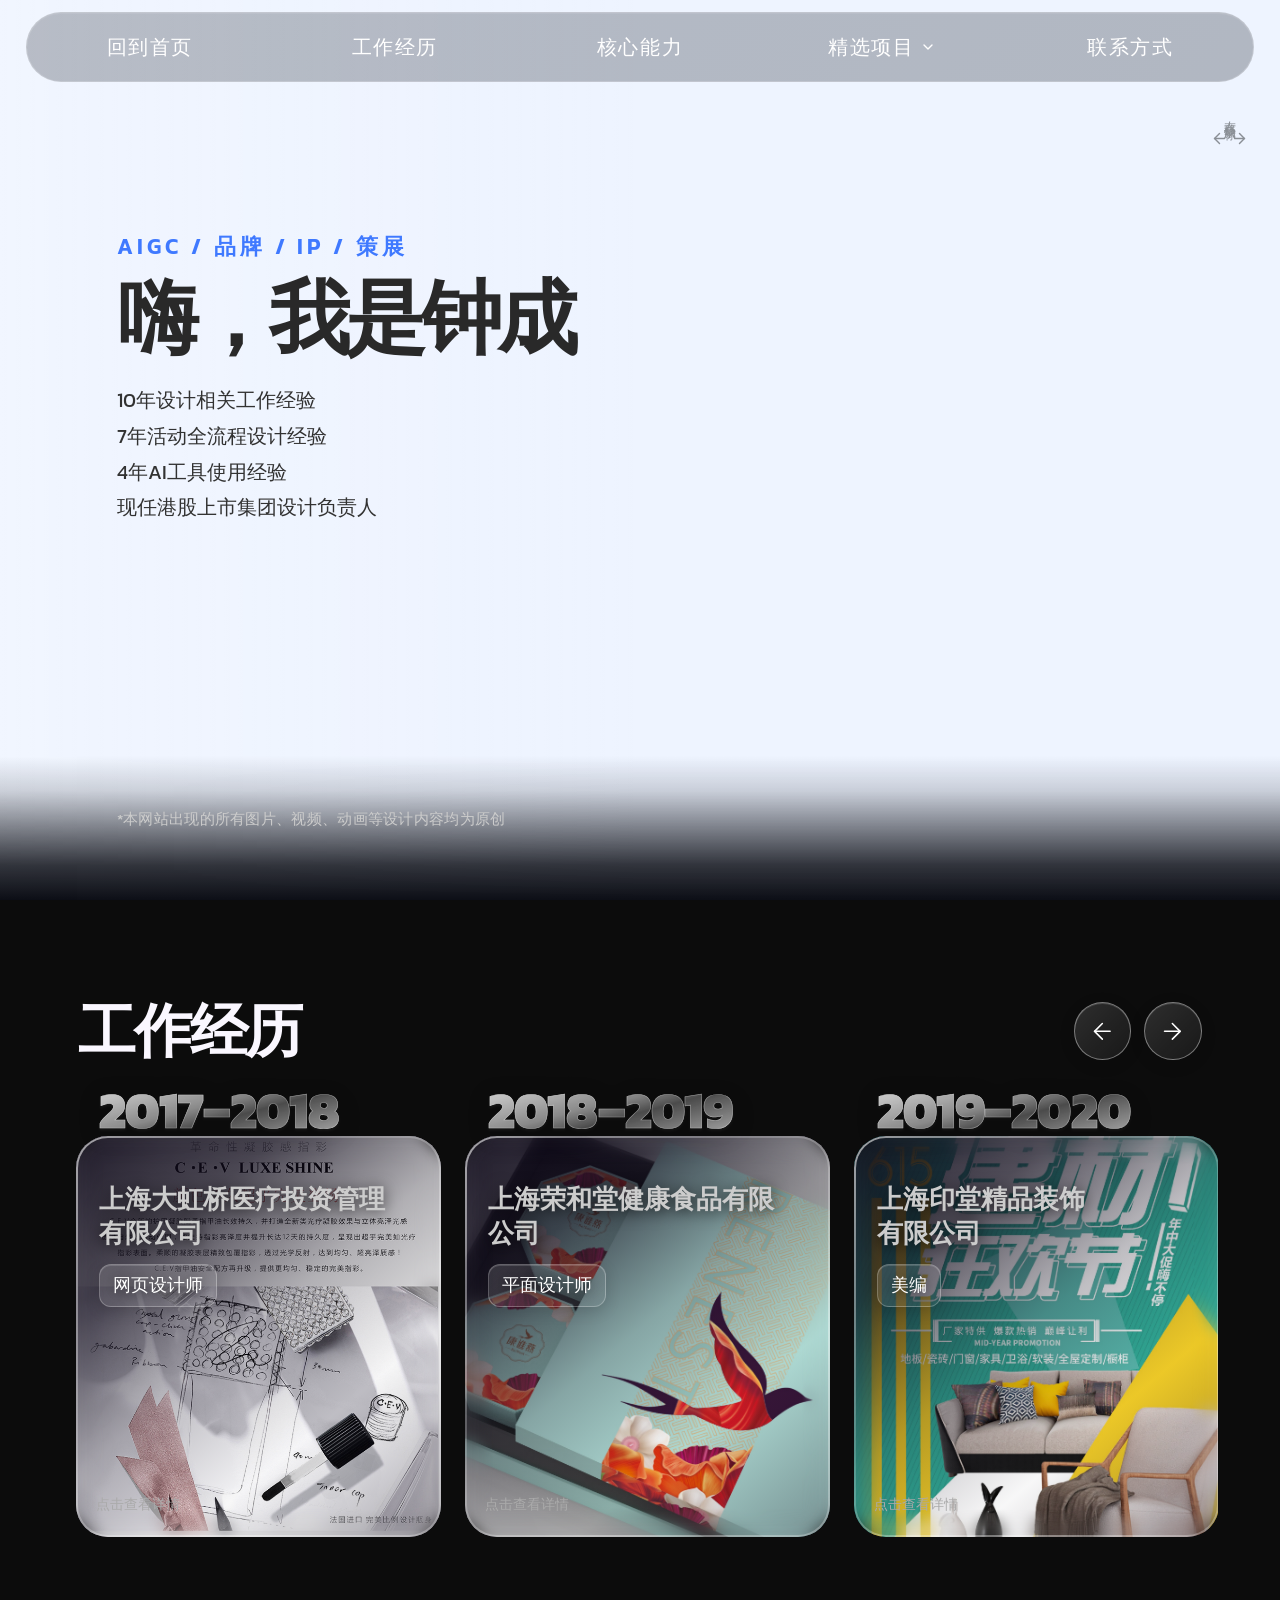
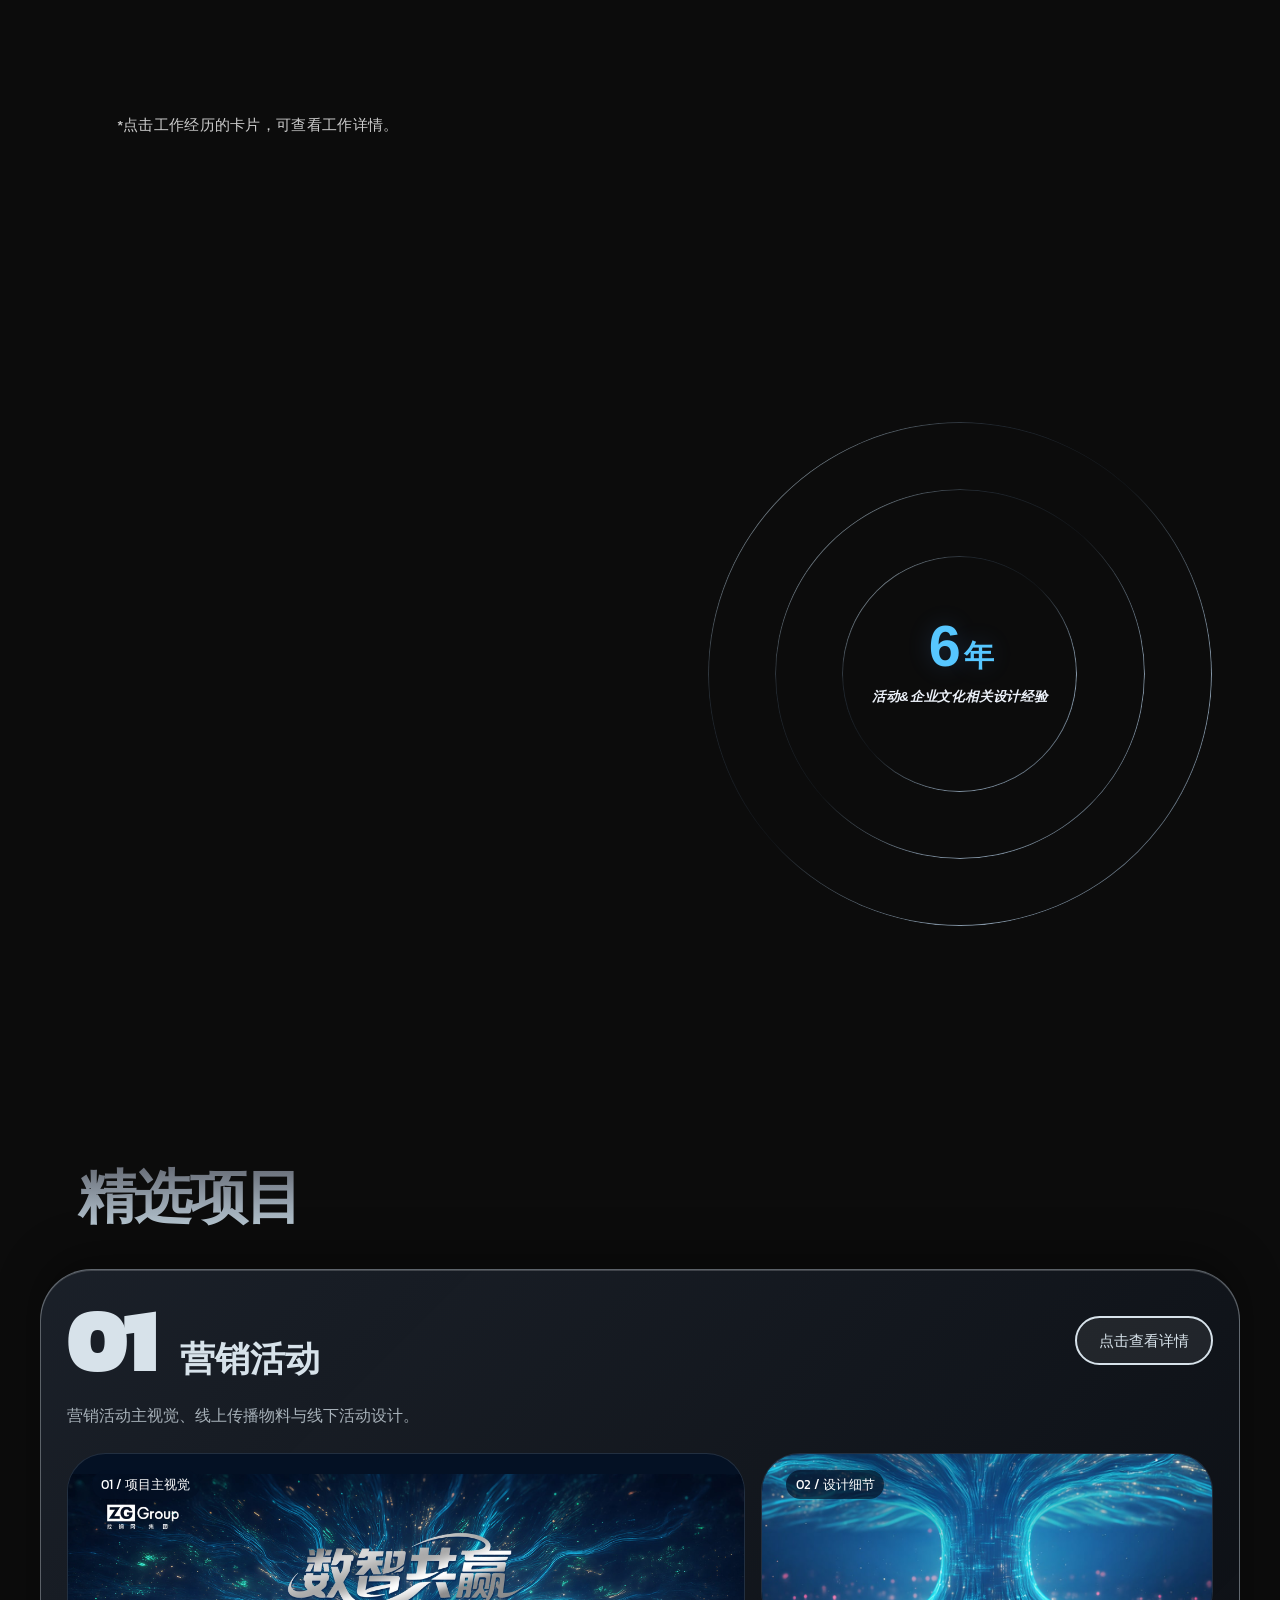
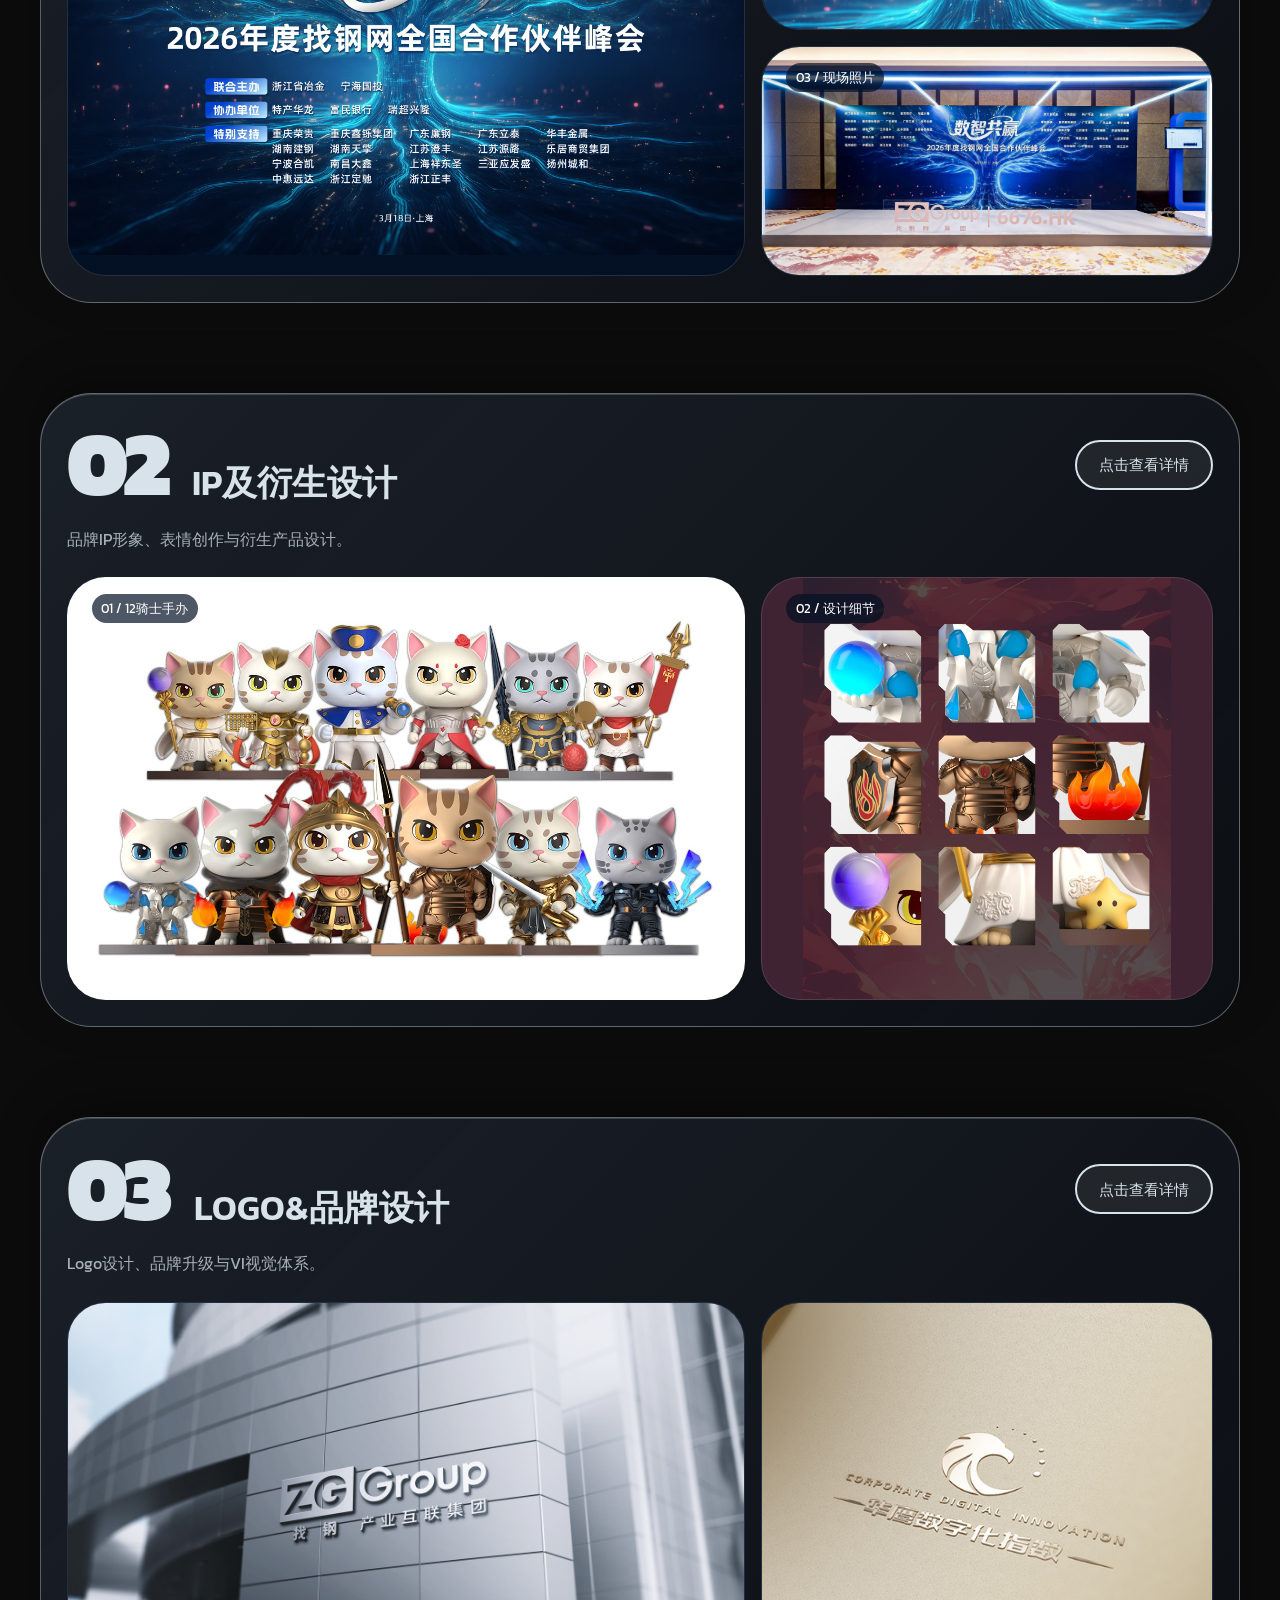
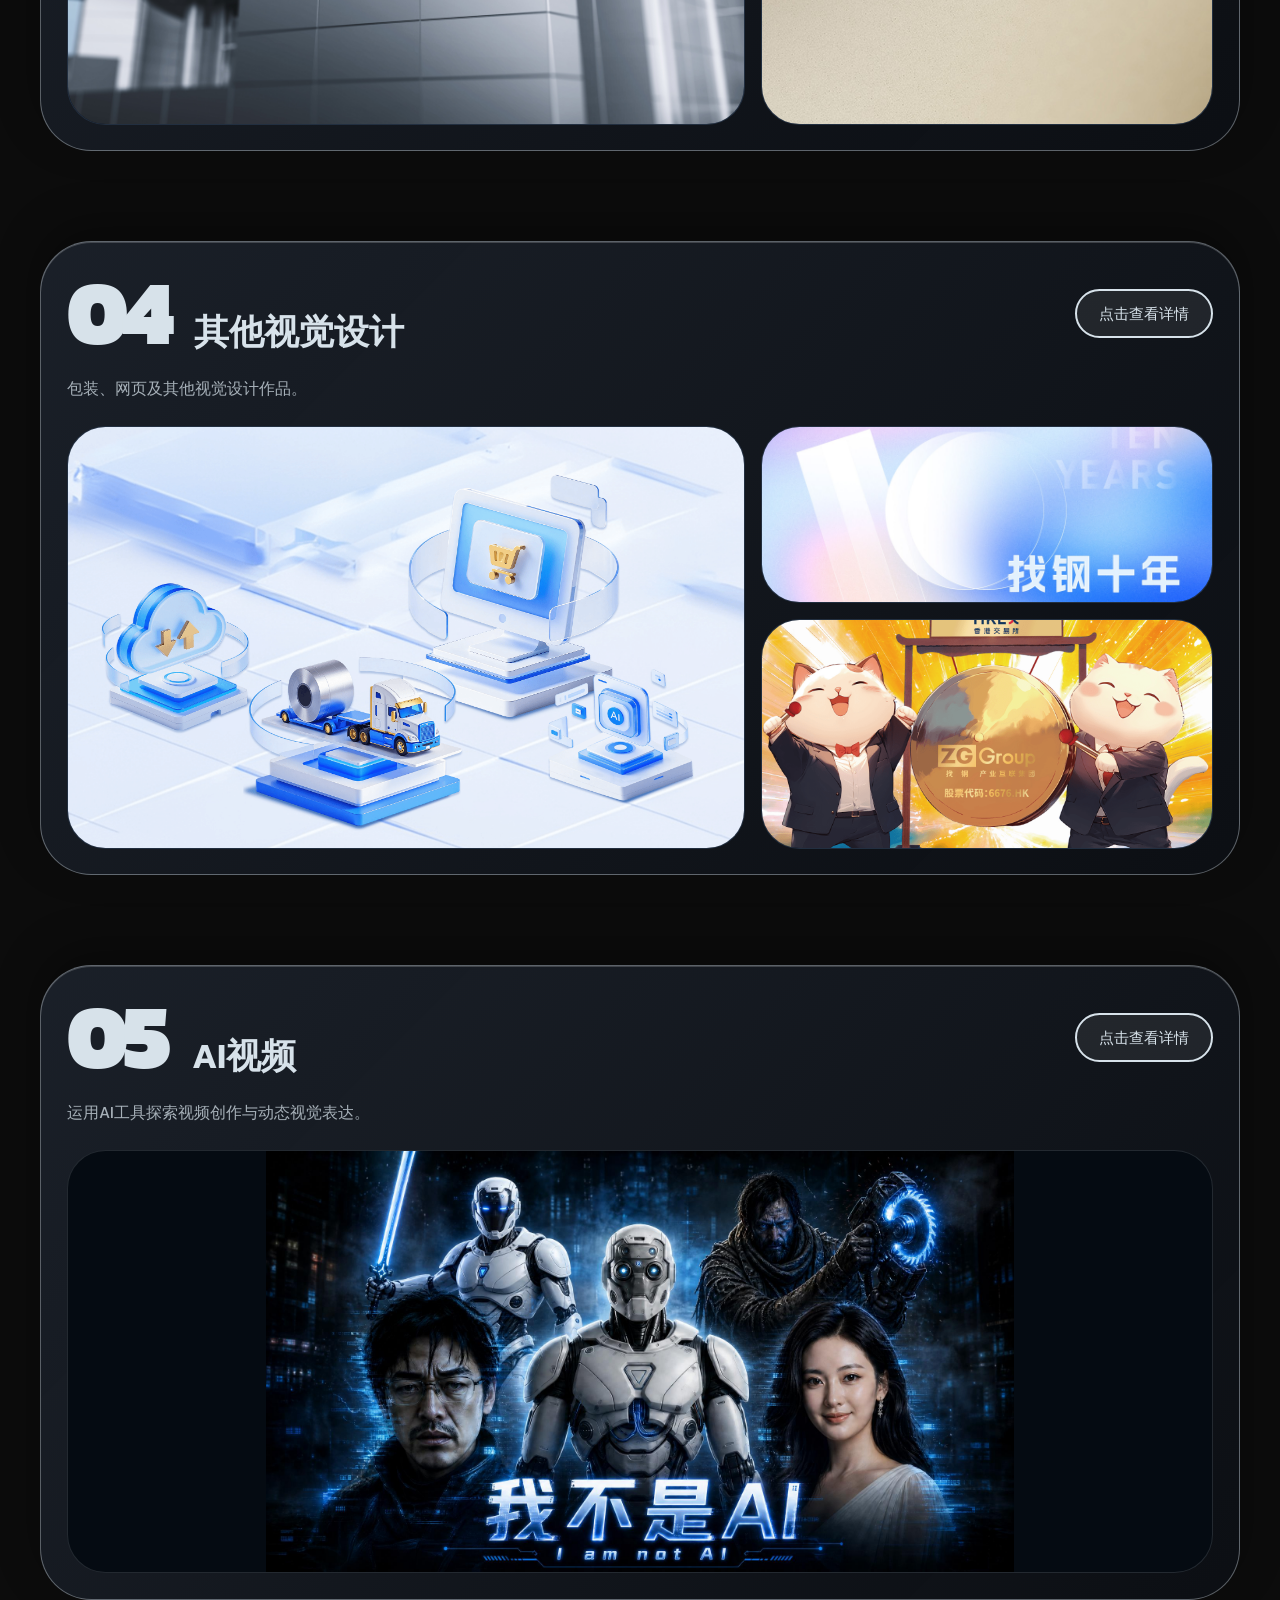
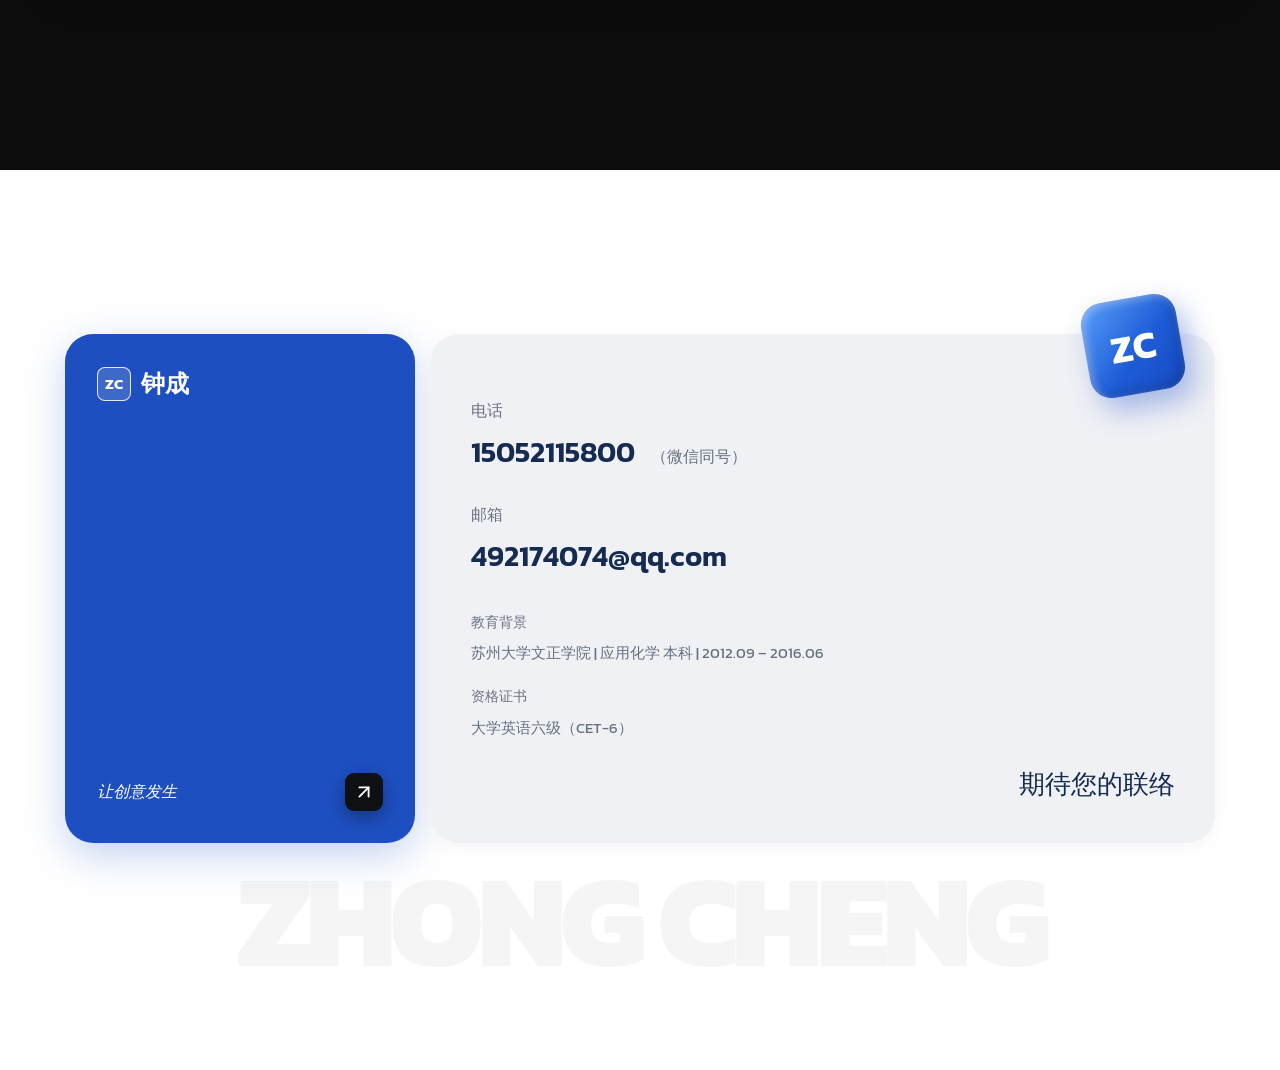
==== index.html @ d6777d45 "Publish portfolio static site" ====
<!DOCTYPE html><html lang="zh-CN"><head><meta charSet="utf-8"/><meta name="viewport" content="width=device-width, initial-scale=1"/><link rel="stylesheet" href="/_next/static/css/index.CGMl-Rq0.css" data-rsc-css-href="/_next/static/css/index.CGMl-Rq0.css" data-precedence="vite-rsc/importer-resources"/><link rel="modulepreload" fetchPriority="low" href="/_next/static/chunks/index-9zAi93hG.js"/><script src="/_next/static/chunks/rolldown-runtime-C60lm6uB.js" type="module" async=""></script><script src="/_next/static/chunks/framework-D_rUT4EX.js" type="module" async=""></script><link rel="modulepreload" href="/_next/static/chunks/layout-segment-context-DvAh7XF1.js" crossorigin=""/><link rel="modulepreload" href="/_next/static/chunks/page-Dqa9po1X.js" crossorigin=""/><link rel="modulepreload" href="/_next/static/chunks/site-nav-CtSEL5a1.js" crossorigin=""/><title>钟成 -- 品牌与视觉设计师</title><meta name="description" content="钟成的品牌、视觉、平面与 AI 创意作品集。"/><meta property="og:title" content="钟成 -- 品牌与视觉设计师"/><meta property="og:description" content="10年品牌与视觉设计 · 4年AI创意实践"/><meta property="og:image" content="https://zcxv88889.github.io/og.png"/><meta property="og:image:width" content="1672"/><meta property="og:image:height" content="941"/><meta property="og:image:alt" content="钟成品牌与视觉设计师作品集"/><meta name="twitter:card" content="summary_large_image"/><meta name="twitter:title" content="钟成 -- 品牌与视觉设计师"/><meta name="twitter:description" content="10年品牌与视觉设计 · 4年AI创意实践"/><meta name="twitter:image" content="https://zcxv88889.github.io/og.png"/><script>Object.assign(((self[Symbol.for("vinext.navigationRuntime")]??={bootstrap:{routeManifest:null},functions:{}}).bootstrap.rsc??={rsc:[]}),{params:{},nav:{"pathname":"/","searchParams":[]}})</script><link rel="modulepreload" href="/_next/static/chunks/index-9zAi93hG.js" />
</head><body><nav class="nav global-nav" aria-label="主导航"><a href="#top">回到首页</a><a href="#experience">工作经历</a><a href="#about">核心能力</a><div class="nav-projects"><a href="#projects">精选项目</a><button type="button" tabindex="0" data-base-ui-click-trigger="" id="base-ui-_R_7q5i_" aria-haspopup="dialog" aria-expanded="false" data-slot="popover-trigger" aria-label="展开精选项目分类" class="nav-projects-toggle"><svg xmlns="http://www.w3.org/2000/svg" width="16" height="16" viewBox="0 0 24 24" fill="none" stroke="currentColor" stroke-width="2" stroke-linecap="round" stroke-linejoin="round" class="lucide lucide-chevron-down" aria-hidden="true"><path d="m6 9 6 6 6-6"></path></svg></button></div><a href="#collaborate">联系方式</a></nav><main class="site-shell"><section class="hero hero-video-section" id="top"><video class="hero-video" src="/hero-interaction.mp4" muted="" playsInline="" preload="auto" aria-hidden="true"></video><div class="hero-video-shade" aria-hidden="true"></div><div class="hero-nav-space" aria-hidden="true"></div><div class="hero-copy"><span style="opacity:0;transform:translateY(12px)">AIGC / 品牌 / IP / 策展</span><div class="heading-mask"><h1 class="light-heading" style="transform:translateY(108%)">嗨，我是钟成</h1></div><p class="hero-summary" style="opacity:0;transform:translateY(18px)"><span>10年设计相关工作经验</span><span>7年活动全流程设计经验</span><span>4年AI工具使用经验</span><span>现任港股上市集团设计负责人</span></p></div><div class="hero-follow-note"><span>左右移动鼠标</span><span class="hero-follow-arrows" aria-hidden="true"><svg xmlns="http://www.w3.org/2000/svg" width="17" height="17" viewBox="0 0 24 24" fill="none" stroke="currentColor" stroke-width="2" stroke-linecap="round" stroke-linejoin="round" class="lucide lucide-arrow-left" aria-hidden="true"><path d="m12 19-7-7 7-7"></path><path d="M19 12H5"></path></svg><svg xmlns="http://www.w3.org/2000/svg" width="17" height="17" viewBox="0 0 24 24" fill="none" stroke="currentColor" stroke-width="2" stroke-linecap="round" stroke-linejoin="round" class="lucide lucide-arrow-right" aria-hidden="true"><path d="M5 12h14"></path><path d="m12 5 7 7-7 7"></path></svg></span></div><div class="hero-bottom hero-bottom-light" id="contact"><p class="originality-note">*本网站出现的所有图片、视频、动画等设计内容均为原创</p></div></section><div class="section-video-background" aria-hidden="true"><video muted="" loop="" playsInline="" preload="none" data-src="/section-background.mp4"></video></div><section class="experience-section" id="experience" aria-labelledby="experience-title"><div class="experience-inner"><header class="experience-header"><h2 id="experience-title">工作经历</h2><div class="experience-controls"><button type="button" aria-label="上一段工作经历"><svg xmlns="http://www.w3.org/2000/svg" width="24" height="24" viewBox="0 0 24 24" fill="none" stroke="currentColor" stroke-width="2" stroke-linecap="round" stroke-linejoin="round" class="lucide lucide-arrow-left" aria-hidden="true"><path d="m12 19-7-7 7-7"></path><path d="M19 12H5"></path></svg></button><button type="button" aria-label="下一段工作经历"><svg xmlns="http://www.w3.org/2000/svg" width="24" height="24" viewBox="0 0 24 24" fill="none" stroke="currentColor" stroke-width="2" stroke-linecap="round" stroke-linejoin="round" class="lucide lucide-arrow-right" aria-hidden="true"><path d="M5 12h14"></path><path d="m12 5 7 7-7 7"></path></svg></button></div></header><div class="experience-carousel" aria-label="工作经历卡片，可横向浏览"><div class="experience-group"><article class="experience-card experience-theme-4  "><div class="experience-art-frame"><img class="experience-art experience-art-dahongqiao" src="/dahongqiao-detail.jpg" alt="" loading="lazy"/></div><div class="experience-year">2017–2018</div><div class="experience-cover"><h3>上海大虹桥医疗投资管理有限公司</h3><p class="experience-role">网页设计师</p></div><div class="experience-details" id="experience-details-4" hidden=""><p class="experience-detail-title">上海大虹桥医疗投资管理有限公司</p><ul><li>负责官网日常维护、视觉更新与页面交互细节优化。</li><li>协助制作对外宣传内容，保持品牌形象一致。</li></ul></div><button class="experience-toggle" type="button" aria-expanded="false" aria-controls="experience-details-4" aria-label="查看上海大虹桥医疗投资管理有限公司工作详情">点击查看详情</button></article><article class="experience-card experience-theme-3  "><div class="experience-art-frame"><img class="experience-art experience-art-ronghetang" src="/ronghetang-packaging.jpg" alt="" loading="lazy"/></div><div class="experience-year">2018–2019</div><div class="experience-cover"><h3>上海荣和堂健康食品有限公司</h3><p class="experience-role">平面设计师</p></div><div class="experience-details" id="experience-details-3" hidden=""><p class="experience-detail-title">上海荣和堂健康食品有限公司</p><ul><li>1、负责产品包装设计及拍摄视觉把控，提升产品吸引力；</li><li>2、完成宣传海报、易拉宝、H5等日常推广物料设计，支撑市场活动。</li></ul></div><button class="experience-toggle" type="button" aria-expanded="false" aria-controls="experience-details-3" aria-label="查看上海荣和堂健康食品有限公司工作详情">点击查看详情</button></article><article class="experience-card experience-theme-2  "><div class="experience-art-frame"><img class="experience-art experience-art-yintang" src="/yintang-poster.jpg" alt="" loading="lazy"/></div><div class="experience-year">2019–2020</div><div class="experience-cover"><h3>上海印堂精品装饰<br/><span style="white-space:nowrap">有限公司</span></h3><p class="experience-role">美编</p></div><div class="experience-details" id="experience-details-2" hidden=""><p class="experience-detail-title">上海印堂精品装饰有限公司</p><ul><li>1、协助2019、2020年上海家装博览会现场布展设计，优化展位动线与视觉引流方案，提升客户驻足率。</li><li>2、运营公众号、大众点评、抖音等社交平台，策划图文及视频内容，增强线上品牌活跃度。</li><li>3、参与企业文化手册及文化墙设计，传递内部价值观。</li></ul></div><button class="experience-toggle" type="button" aria-expanded="false" aria-controls="experience-details-2" aria-label="查看上海印堂精品装饰有限公司工作详情">点击查看详情</button></article><article class="experience-card experience-theme-1  "><div class="experience-art-frame"><img class="experience-art experience-art-huaang" src="/huaang-cdie-home.jpg" alt="" loading="lazy"/></div><div class="experience-year">2020–2021</div><div class="experience-cover"><h3>上海华昂商务咨询<br/><span style="white-space:nowrap">有限公司</span></h3><p class="experience-role">视觉设计师</p></div><div class="experience-details" id="experience-details-1" hidden=""><p class="experience-detail-title">上海华昂商务咨询有限公司</p><ul><li>1、2020中国数字化创新博览会（CDIE）主视觉及全案物料，现场规模2000人、60+展商（包含20+世界500强企业），统筹1个主会场+3个分会场的布置与流程，保障会议顺利完成。</li><li>2、负责公司官网整体改版迭代，提升用户浏览体验与品牌专业度。</li><li>3、管理助理设计师团队，制定输出标准，提升团队整体设计质量。</li></ul></div><button class="experience-toggle" type="button" aria-expanded="false" aria-controls="experience-details-1" aria-label="查看上海华昂商务咨询有限公司工作详情">点击查看详情</button></article><article class="experience-card experience-theme-0  "><div class="experience-art-frame"><img class="experience-art experience-art-zhaogang" src="/zhaogang-youth-poster.jpg" alt="" loading="lazy"/></div><div class="experience-year">2021–至今</div><div class="experience-cover"><h3>上海找钢网信息科技股份有限公司</h3><p class="experience-role">高级视觉 &amp; 品牌设计师</p></div><div class="experience-details" id="experience-details-0" hidden=""><p class="experience-detail-title">上海找钢网信息科技股份有限公司</p><ul><li>1、负责电商、金融、物流、国际业务等多条产品线的营销活动视觉设计，年均支持活动超30场，有效提升品牌曝光与转化。</li><li>2、主导集团及子品牌Logo升级、VI体系规范制定，统一全国分站视觉形象，推动品牌资源集中管理。</li><li>3、孵化和运营集团IP“小胖猫”：设计12骑士团系列手办，精准触达5000+核心客户，助力业务线业绩平均提升20%；</li><li>4、统筹集团上市全周期视觉物料（路演PPT、年报、业绩公告、上市晚宴等），确保关键节点品牌形象专业统一。</li><li>5、管理总部及分站企业文化设计，包括展厅更新、文化墙、员工活动等，增强内部凝聚力。</li></ul></div><button class="experience-toggle" type="button" aria-expanded="false" aria-controls="experience-details-0" aria-label="查看上海找钢网信息科技股份有限公司工作详情">点击查看详情</button></article><div class="experience-cycle-divider" aria-hidden="true"><span class="experience-cycle-line"></span><span>职业历程</span><svg xmlns="http://www.w3.org/2000/svg" width="24" height="24" viewBox="0 0 24 24" fill="none" stroke="currentColor" stroke-width="2" stroke-linecap="round" stroke-linejoin="round" class="lucide lucide-arrow-right" aria-hidden="true"><path d="M5 12h14"></path><path d="m12 5 7 7-7 7"></path></svg><small>2017 — 至今</small><span class="experience-cycle-line"></span></div></div><div class="experience-group"><article class="experience-card experience-theme-4  "><div class="experience-art-frame"><img class="experience-art experience-art-dahongqiao" src="/dahongqiao-detail.jpg" alt="" loading="lazy"/></div><div class="experience-year">2017–2018</div><div class="experience-cover"><h3>上海大虹桥医疗投资管理有限公司</h3><p class="experience-role">网页设计师</p></div><div class="experience-details" id="experience-details-9" hidden=""><p class="experience-detail-title">上海大虹桥医疗投资管理有限公司</p><ul><li>负责官网日常维护、视觉更新与页面交互细节优化。</li><li>协助制作对外宣传内容，保持品牌形象一致。</li></ul></div><button class="experience-toggle" type="button" aria-expanded="false" aria-controls="experience-details-9" aria-label="查看上海大虹桥医疗投资管理有限公司工作详情">点击查看详情</button></article><article class="experience-card experience-theme-3  "><div class="experience-art-frame"><img class="experience-art experience-art-ronghetang" src="/ronghetang-packaging.jpg" alt="" loading="lazy"/></div><div class="experience-year">2018–2019</div><div class="experience-cover"><h3>上海荣和堂健康食品有限公司</h3><p class="experience-role">平面设计师</p></div><div class="experience-details" id="experience-details-8" hidden=""><p class="experience-detail-title">上海荣和堂健康食品有限公司</p><ul><li>1、负责产品包装设计及拍摄视觉把控，提升产品吸引力；</li><li>2、完成宣传海报、易拉宝、H5等日常推广物料设计，支撑市场活动。</li></ul></div><button class="experience-toggle" type="button" aria-expanded="false" aria-controls="experience-details-8" aria-label="查看上海荣和堂健康食品有限公司工作详情">点击查看详情</button></article><article class="experience-card experience-theme-2  "><div class="experience-art-frame"><img class="experience-art experience-art-yintang" src="/yintang-poster.jpg" alt="" loading="lazy"/></div><div class="experience-year">2019–2020</div><div class="experience-cover"><h3>上海印堂精品装饰<br/><span style="white-space:nowrap">有限公司</span></h3><p class="experience-role">美编</p></div><div class="experience-details" id="experience-details-7" hidden=""><p class="experience-detail-title">上海印堂精品装饰有限公司</p><ul><li>1、协助2019、2020年上海家装博览会现场布展设计，优化展位动线与视觉引流方案，提升客户驻足率。</li><li>2、运营公众号、大众点评、抖音等社交平台，策划图文及视频内容，增强线上品牌活跃度。</li><li>3、参与企业文化手册及文化墙设计，传递内部价值观。</li></ul></div><button class="experience-toggle" type="button" aria-expanded="false" aria-controls="experience-details-7" aria-label="查看上海印堂精品装饰有限公司工作详情">点击查看详情</button></article><article class="experience-card experience-theme-1  "><div class="experience-art-frame"><img class="experience-art experience-art-huaang" src="/huaang-cdie-home.jpg" alt="" loading="lazy"/></div><div class="experience-year">2020–2021</div><div class="experience-cover"><h3>上海华昂商务咨询<br/><span style="white-space:nowrap">有限公司</span></h3><p class="experience-role">视觉设计师</p></div><div class="experience-details" id="experience-details-6" hidden=""><p class="experience-detail-title">上海华昂商务咨询有限公司</p><ul><li>1、2020中国数字化创新博览会（CDIE）主视觉及全案物料，现场规模2000人、60+展商（包含20+世界500强企业），统筹1个主会场+3个分会场的布置与流程，保障会议顺利完成。</li><li>2、负责公司官网整体改版迭代，提升用户浏览体验与品牌专业度。</li><li>3、管理助理设计师团队，制定输出标准，提升团队整体设计质量。</li></ul></div><button class="experience-toggle" type="button" aria-expanded="false" aria-controls="experience-details-6" aria-label="查看上海华昂商务咨询有限公司工作详情">点击查看详情</button></article><article class="experience-card experience-theme-0  "><div class="experience-art-frame"><img class="experience-art experience-art-zhaogang" src="/zhaogang-youth-poster.jpg" alt="" loading="lazy"/></div><div class="experience-year">2021–至今</div><div class="experience-cover"><h3>上海找钢网信息科技股份有限公司</h3><p class="experience-role">高级视觉 &amp; 品牌设计师</p></div><div class="experience-details" id="experience-details-5" hidden=""><p class="experience-detail-title">上海找钢网信息科技股份有限公司</p><ul><li>1、负责电商、金融、物流、国际业务等多条产品线的营销活动视觉设计，年均支持活动超30场，有效提升品牌曝光与转化。</li><li>2、主导集团及子品牌Logo升级、VI体系规范制定，统一全国分站视觉形象，推动品牌资源集中管理。</li><li>3、孵化和运营集团IP“小胖猫”：设计12骑士团系列手办，精准触达5000+核心客户，助力业务线业绩平均提升20%；</li><li>4、统筹集团上市全周期视觉物料（路演PPT、年报、业绩公告、上市晚宴等），确保关键节点品牌形象专业统一。</li><li>5、管理总部及分站企业文化设计，包括展厅更新、文化墙、员工活动等，增强内部凝聚力。</li></ul></div><button class="experience-toggle" type="button" aria-expanded="false" aria-controls="experience-details-5" aria-label="查看上海找钢网信息科技股份有限公司工作详情">点击查看详情</button></article><div class="experience-cycle-divider" aria-hidden="true"><span class="experience-cycle-line"></span><span>职业历程</span><svg xmlns="http://www.w3.org/2000/svg" width="24" height="24" viewBox="0 0 24 24" fill="none" stroke="currentColor" stroke-width="2" stroke-linecap="round" stroke-linejoin="round" class="lucide lucide-arrow-right" aria-hidden="true"><path d="M5 12h14"></path><path d="m12 5 7 7-7 7"></path></svg><small>2017 — 至今</small><span class="experience-cycle-line"></span></div></div><div class="experience-group"><article class="experience-card experience-theme-4  "><div class="experience-art-frame"><img class="experience-art experience-art-dahongqiao" src="/dahongqiao-detail.jpg" alt="" loading="lazy"/></div><div class="experience-year">2017–2018</div><div class="experience-cover"><h3>上海大虹桥医疗投资管理有限公司</h3><p class="experience-role">网页设计师</p></div><div class="experience-details" id="experience-details-14" hidden=""><p class="experience-detail-title">上海大虹桥医疗投资管理有限公司</p><ul><li>负责官网日常维护、视觉更新与页面交互细节优化。</li><li>协助制作对外宣传内容，保持品牌形象一致。</li></ul></div><button class="experience-toggle" type="button" aria-expanded="false" aria-controls="experience-details-14" aria-label="查看上海大虹桥医疗投资管理有限公司工作详情">点击查看详情</button></article><article class="experience-card experience-theme-3  "><div class="experience-art-frame"><img class="experience-art experience-art-ronghetang" src="/ronghetang-packaging.jpg" alt="" loading="lazy"/></div><div class="experience-year">2018–2019</div><div class="experience-cover"><h3>上海荣和堂健康食品有限公司</h3><p class="experience-role">平面设计师</p></div><div class="experience-details" id="experience-details-13" hidden=""><p class="experience-detail-title">上海荣和堂健康食品有限公司</p><ul><li>1、负责产品包装设计及拍摄视觉把控，提升产品吸引力；</li><li>2、完成宣传海报、易拉宝、H5等日常推广物料设计，支撑市场活动。</li></ul></div><button class="experience-toggle" type="button" aria-expanded="false" aria-controls="experience-details-13" aria-label="查看上海荣和堂健康食品有限公司工作详情">点击查看详情</button></article><article class="experience-card experience-theme-2  "><div class="experience-art-frame"><img class="experience-art experience-art-yintang" src="/yintang-poster.jpg" alt="" loading="lazy"/></div><div class="experience-year">2019–2020</div><div class="experience-cover"><h3>上海印堂精品装饰<br/><span style="white-space:nowrap">有限公司</span></h3><p class="experience-role">美编</p></div><div class="experience-details" id="experience-details-12" hidden=""><p class="experience-detail-title">上海印堂精品装饰有限公司</p><ul><li>1、协助2019、2020年上海家装博览会现场布展设计，优化展位动线与视觉引流方案，提升客户驻足率。</li><li>2、运营公众号、大众点评、抖音等社交平台，策划图文及视频内容，增强线上品牌活跃度。</li><li>3、参与企业文化手册及文化墙设计，传递内部价值观。</li></ul></div><button class="experience-toggle" type="button" aria-expanded="false" aria-controls="experience-details-12" aria-label="查看上海印堂精品装饰有限公司工作详情">点击查看详情</button></article><article class="experience-card experience-theme-1  "><div class="experience-art-frame"><img class="experience-art experience-art-huaang" src="/huaang-cdie-home.jpg" alt="" loading="lazy"/></div><div class="experience-year">2020–2021</div><div class="experience-cover"><h3>上海华昂商务咨询<br/><span style="white-space:nowrap">有限公司</span></h3><p class="experience-role">视觉设计师</p></div><div class="experience-details" id="experience-details-11" hidden=""><p class="experience-detail-title">上海华昂商务咨询有限公司</p><ul><li>1、2020中国数字化创新博览会（CDIE）主视觉及全案物料，现场规模2000人、60+展商（包含20+世界500强企业），统筹1个主会场+3个分会场的布置与流程，保障会议顺利完成。</li><li>2、负责公司官网整体改版迭代，提升用户浏览体验与品牌专业度。</li><li>3、管理助理设计师团队，制定输出标准，提升团队整体设计质量。</li></ul></div><button class="experience-toggle" type="button" aria-expanded="false" aria-controls="experience-details-11" aria-label="查看上海华昂商务咨询有限公司工作详情">点击查看详情</button></article><article class="experience-card experience-theme-0  "><div class="experience-art-frame"><img class="experience-art experience-art-zhaogang" src="/zhaogang-youth-poster.jpg" alt="" loading="lazy"/></div><div class="experience-year">2021–至今</div><div class="experience-cover"><h3>上海找钢网信息科技股份有限公司</h3><p class="experience-role">高级视觉 &amp; 品牌设计师</p></div><div class="experience-details" id="experience-details-10" hidden=""><p class="experience-detail-title">上海找钢网信息科技股份有限公司</p><ul><li>1、负责电商、金融、物流、国际业务等多条产品线的营销活动视觉设计，年均支持活动超30场，有效提升品牌曝光与转化。</li><li>2、主导集团及子品牌Logo升级、VI体系规范制定，统一全国分站视觉形象，推动品牌资源集中管理。</li><li>3、孵化和运营集团IP“小胖猫”：设计12骑士团系列手办，精准触达5000+核心客户，助力业务线业绩平均提升20%；</li><li>4、统筹集团上市全周期视觉物料（路演PPT、年报、业绩公告、上市晚宴等），确保关键节点品牌形象专业统一。</li><li>5、管理总部及分站企业文化设计，包括展厅更新、文化墙、员工活动等，增强内部凝聚力。</li></ul></div><button class="experience-toggle" type="button" aria-expanded="false" aria-controls="experience-details-10" aria-label="查看上海找钢网信息科技股份有限公司工作详情">点击查看详情</button></article><div class="experience-cycle-divider" aria-hidden="true"><span class="experience-cycle-line"></span><span>职业历程</span><svg xmlns="http://www.w3.org/2000/svg" width="24" height="24" viewBox="0 0 24 24" fill="none" stroke="currentColor" stroke-width="2" stroke-linecap="round" stroke-linejoin="round" class="lucide lucide-arrow-right" aria-hidden="true"><path d="M5 12h14"></path><path d="m12 5 7 7-7 7"></path></svg><small>2017 — 至今</small><span class="experience-cycle-line"></span></div></div></div></div><p class="experience-note">*点击工作经历的卡片，可查看工作详情。</p></section><section class="capabilities-section" id="about"><div class="capabilities-layout"><div class="capabilities-copy" style="opacity:0;transform:translateY(36px)"><h2 class="capabilities-heading">核心能力</h2><p class="capabilities-intro">擅长以设计驱动品牌增长与用户连接，覆盖品牌设计、IP孵化、活动全案、视频动效及AI创意应用，能够从策略梳理、创意提案到落地执行全流程推进。主导多次品牌视觉升级与大型峰会视觉，设计的微信表情包使用量超130万次，多次获微信官方“年度优秀表情艺术家”称号。</p><ol><li><strong>全链路品牌与内容设计：</strong>从VI体系搭建、IP衍生开发，到线上线下活动全案落地，熟悉各类材质与印刷工艺。擅长平面、视频、动态表情包、H5等品牌传播素材制作；</li><li><strong>AI工具与软件效率：</strong>精通Lovart、ChatGPT、Midjourney、即梦等AI生图&amp;视频工具，设计效率较常规软件提升50%以上。精通PS、AI、AE等Adobe常用工具，擅长用Codex提效工作；</li><li><strong>项目统筹与协作：</strong>具备7年活动全流程设计经验、5年企业文化深度建设经验，善于梳理复杂需求、协调内外部资源，保障项目高质量交付。兼具商业敏锐度与跨部门协同力，能将设计价值转化为可量化业务成果。</li></ol></div><div class="tool-orbits" aria-label="设计工具：Photoshop、Illustrator、Codex、即梦、Lovart、InDesign、AE、剪映、Midjourney、Nano Banana 2、ChatGPT"><div class="orbit-center"><div class="orbit-metric" style="opacity:0;transform:translateY(18px) scale(0.8)"><strong><small></small>6<small>年</small></strong><span>活动&amp;企业文化相关设计经验</span></div></div><div class="tool-orbit tool-orbit-1"><div class="orbit-line"></div><div class="orbit-spin" style="transform:none"><div class="orbit-anchor" style="left:100%;top:50%"><div class="orbit-counter" style="transform:none"><div class="tool-badge tool-badge-ps" style="opacity:0;transform:scale(0.2)"><img src="/ps-user.png" alt="Ps"/></div></div></div></div><div class="orbit-spin" style="transform:rotate(120deg)"><div class="orbit-anchor" style="left:100%;top:50%"><div class="orbit-counter" style="transform:rotate(-120deg)"><div class="tool-badge tool-badge-ai" style="opacity:0;transform:scale(0.2)"><img src="/ai-user.png" alt="Ai"/></div></div></div></div><div class="orbit-spin" style="transform:rotate(240deg)"><div class="orbit-anchor" style="left:100%;top:50%"><div class="orbit-counter" style="transform:rotate(-240deg)"><div class="tool-badge tool-badge-chatgpt" style="opacity:0;transform:scale(0.2)"><img src="/chatgpt-logo.svg" alt="ChatGPT"/></div></div></div></div></div><div class="tool-orbit tool-orbit-2"><div class="orbit-line"></div><div class="orbit-spin" style="transform:rotate(40deg)"><div class="orbit-anchor" style="left:100%;top:50%"><div class="orbit-counter" style="transform:rotate(-40deg)"><div class="tool-badge tool-badge-codex" style="opacity:0;transform:scale(0.2)">Codex</div></div></div></div><div class="orbit-spin" style="transform:rotate(130deg)"><div class="orbit-anchor" style="left:100%;top:50%"><div class="orbit-counter" style="transform:rotate(-130deg)"><div class="tool-badge tool-badge-即梦" style="opacity:0;transform:scale(0.2)"><img src="/jimeng-logo.svg" alt="即梦"/></div></div></div></div><div class="orbit-spin" style="transform:rotate(220deg)"><div class="orbit-anchor" style="left:100%;top:50%"><div class="orbit-counter" style="transform:rotate(-220deg)"><div class="tool-badge tool-badge-ae" style="opacity:0;transform:scale(0.2)"><img src="/ae-user.png" alt="AE"/></div></div></div></div><div class="orbit-spin" style="transform:rotate(310deg)"><div class="orbit-anchor" style="left:100%;top:50%"><div class="orbit-counter" style="transform:rotate(-310deg)"><div class="tool-badge tool-badge-nanobanana2" style="opacity:0;transform:scale(0.2)"><img src="/nanobanana-logo.svg" alt="NanoBanana2"/></div></div></div></div></div><div class="tool-orbit tool-orbit-3"><div class="orbit-line"></div><div class="orbit-spin" style="transform:rotate(80deg)"><div class="orbit-anchor" style="left:100%;top:50%"><div class="orbit-counter" style="transform:rotate(-80deg)"><div class="tool-badge tool-badge-lovart" style="opacity:0;transform:scale(0.2)"><img src="/lovart-logo.svg" alt="lovart"/></div></div></div></div><div class="orbit-spin" style="transform:rotate(170deg)"><div class="orbit-anchor" style="left:100%;top:50%"><div class="orbit-counter" style="transform:rotate(-170deg)"><div class="tool-badge tool-badge-id" style="opacity:0;transform:scale(0.2)"><img src="/id-user.png" alt="Id"/></div></div></div></div><div class="orbit-spin" style="transform:rotate(260deg)"><div class="orbit-anchor" style="left:100%;top:50%"><div class="orbit-counter" style="transform:rotate(-260deg)"><div class="tool-badge tool-badge-剪映" style="opacity:0;transform:scale(0.2)"><img src="/jianying-user.png" alt="剪映"/></div></div></div></div><div class="orbit-spin" style="transform:rotate(350deg)"><div class="orbit-anchor" style="left:100%;top:50%"><div class="orbit-counter" style="transform:rotate(-350deg)"><div class="tool-badge tool-badge-midjourney" style="opacity:0;transform:scale(0.2)"><img src="/midjourney-logo.svg" alt="Midjourney"/></div></div></div></div></div></div></div></section><section class="stack-projects-section" id="projects"><div class="" style="opacity:0;transform:translateY(36px)"><h2 class="stack-projects-title">精选项目</h2></div><div class="stack-projects-list"><article class="stack-project-card" style="top:calc(6rem + 0px);transform:none"><header class="stack-project-header"><span class="stack-project-number">0<!-- -->1</span><div class="stack-project-name"><h3>营销活动</h3></div><a class="stack-project-result project-card-details" href="/projects/marketing" aria-label="点击查看营销活动详情">点击查看详情</a></header><p class="stack-project-description">营销活动主视觉、线上传播物料与线下活动设计。</p><div class="stack-project-images" aria-label="营销活动项目展示"><div class="stack-project-placeholder stack-project-cover stack-project-photo"><img src="/marketing-summit-keyvisual.jpg" alt="项目主视觉：2026年度找钢网全国合作伙伴峰会——数智共赢" loading="lazy"/><span>01 / 项目主视觉</span></div><div class="stack-project-placeholder stack-project-photo stack-project-detail"><img src="/marketing-summit-detail.jpg" alt="设计细节：蓝色数智光流树" loading="lazy"/><span>02 / 设计细节</span></div><div class="stack-project-placeholder stack-project-photo"><img src="/marketing-summit-application.jpg" alt="现场照片：找钢网全国合作伙伴峰会现场" loading="lazy"/><span>03 / 现场照片</span></div></div></article><article class="stack-project-card" style="top:calc(6rem + 28px);transform:none"><header class="stack-project-header"><span class="stack-project-number">0<!-- -->2</span><div class="stack-project-name"><h3>IP及衍生设计</h3></div><a class="stack-project-result project-card-details" href="/projects/ip-design" aria-label="点击查看IP及衍生设计详情">点击查看详情</a></header><p class="stack-project-description">品牌IP形象、表情创作与衍生产品设计。</p><div class="stack-project-images stack-project-ip-images" aria-label="IP及衍生设计项目展示"><div class="stack-project-placeholder stack-project-photo stack-project-ip-cover"><img src="/ip-figurines-cover.jpg" alt="12骑士手办：胖猫骑士系列手办" loading="lazy"/><span>01 / 12骑士手办</span></div><div class="stack-project-placeholder stack-project-photo stack-project-ip-detail"><img src="/ip-figurines-detail.jpg" alt="设计细节：骑士手办材质及配件展示" loading="lazy"/><span>02 / 设计细节</span></div></div></article><article class="stack-project-card" style="top:calc(6rem + 56px);transform:none"><header class="stack-project-header"><span class="stack-project-number">0<!-- -->3</span><div class="stack-project-name"><h3>LOGO&amp;品牌设计</h3></div><a class="stack-project-result project-card-details" href="/projects/brand-design" aria-label="点击查看LOGO&amp;品牌设计详情">点击查看详情</a></header><p class="stack-project-description">Logo设计、品牌升级与VI视觉体系。</p><div class="stack-project-images stack-project-logo-images" aria-label="Logo设计展示"><div class="stack-project-placeholder stack-project-photo"><img src="/zg-logo-card.jpg" alt="找钢产业互联集团Logo设计" loading="lazy"/></div><div class="stack-project-placeholder stack-project-photo"><img src="/cdi-logo-card.jpg" alt="华鹰数字化指数Logo设计" loading="lazy"/></div></div></article><article class="stack-project-card" style="top:calc(6rem + 84px);transform:none"><header class="stack-project-header"><span class="stack-project-number">0<!-- -->4</span><div class="stack-project-name"><h3>其他视觉设计</h3></div><a class="stack-project-result project-card-details" href="/projects/visual-design" aria-label="点击查看其他视觉设计详情">点击查看详情</a></header><p class="stack-project-description">包装、网页及其他视觉设计作品。</p><div class="stack-project-images stack-project-visual-images" aria-label="其他视觉设计作品展示"><div class="stack-project-placeholder stack-project-photo stack-project-cover"><img src="/visual-card-kv.png" alt="钢铁电商、物流、AI与数据服务主视觉" loading="lazy"/></div><div class="stack-project-placeholder stack-project-photo"><img src="/visual-card-anniversary.jpg" alt="找钢十周年主视觉" loading="lazy"/></div><div class="stack-project-placeholder stack-project-photo stack-project-visual-listing"><img src="/visual-card-listing.png" alt="找钢上市贺卡：胖猫敲锣庆祝上市" loading="lazy"/></div></div></article><article class="stack-project-card" style="top:calc(6rem + 112px);transform:none"><header class="stack-project-header"><span class="stack-project-number">0<!-- -->5</span><div class="stack-project-name"><h3>AI视频</h3></div><a class="stack-project-result project-card-details" href="/projects/ai-video" aria-label="点击查看AI视频详情">点击查看详情</a></header><p class="stack-project-description">运用AI工具探索视频创作与动态视觉表达。</p><div class="stack-project-images stack-project-video-images" aria-label="AI视频作品封面"><div class="stack-project-placeholder stack-project-photo"><img src="/ai-video-card.jpg" alt="我不是AI：科幻短片封面" loading="lazy"/></div></div></article></div></section><footer id="collaborate"><div class="contact-image-trail" aria-hidden="true"></div><div class="resume-footer-grid"><div class="resume-footer-profile"><div class="resume-footer-logo"><span>ZC</span><h2>钟成</h2></div><div class="resume-footer-signoff"><span>让创意发生</span><a href="#projects" aria-label="查看精选项目"><svg xmlns="http://www.w3.org/2000/svg" width="22" height="22" viewBox="0 0 24 24" fill="none" stroke="currentColor" stroke-width="2" stroke-linecap="round" stroke-linejoin="round" class="lucide lucide-arrow-up-right" aria-hidden="true"><path d="M7 7h10v10"></path><path d="M7 17 17 7"></path></svg></a></div></div><div class="resume-footer-info"><div class="resume-footer-badge" aria-hidden="true"><div>ZC</div></div><address class="resume-footer-contact-details"><div><span>电话</span><a href="tel:15052115800">15052115800</a><small>（微信同号）</small></div><div><span>邮箱</span><a href="mailto:492174074@qq.com">492174074@qq.com</a></div></address><dl class="resume-footer-qualifications"><div><dt>教育背景</dt><dd>苏州大学文正学院 | 应用化学 本科 | <span>2012.09 – 2016.06</span></dd></div><div><dt>资格证书</dt><dd>大学英语六级（CET-6）</dd></div></dl><p class="resume-footer-invitation">期待您的联络</p></div></div><div class="resume-footer-watermark" aria-hidden="true">ZHONG CHENG</div></footer></main><script type="module" src="/_next/static/chunks/index-9zAi93hG.js" id="_R_" async=""></script><script>((self[Symbol.for("vinext.navigationRuntime")]??={bootstrap:{routeManifest:null},functions:{}}).bootstrap.rsc??={rsc:[]}).rsc.push("2:I[\"43cf55674ce6\",[],\"Children\",1]\n")</script><script>((self[Symbol.for("vinext.navigationRuntime")]??={bootstrap:{routeManifest:null},functions:{}}).bootstrap.rsc??={rsc:[]}).rsc.push("3:I[\"dd56a6b5ee16\",[],\"GlobalErrorBoundary\",1]\n")</script><script>((self[Symbol.for("vinext.navigationRuntime")]??={bootstrap:{routeManifest:null},functions:{}}).bootstrap.rsc??={rsc:[]}).rsc.push("4:I[\"9b166222c86a\",[],\"default\",1]\n")</script><script>((self[Symbol.for("vinext.navigationRuntime")]??={bootstrap:{routeManifest:null},functions:{}}).bootstrap.rsc??={rsc:[]}).rsc.push("5:I[\"dd56a6b5ee16\",[],\"ErrorBoundary\",1]\n")</script><script>((self[Symbol.for("vinext.navigationRuntime")]??={bootstrap:{routeManifest:null},functions:{}}).bootstrap.rsc??={rsc:[]}).rsc.push("6:I[\"1fb13a061f46\",[],\"LayoutSegmentProvider\",1]\n")</script><script>((self[Symbol.for("vinext.navigationRuntime")]??={bootstrap:{routeManifest:null},functions:{}}).bootstrap.rsc??={rsc:[]}).rsc.push("7:I[\"43cf55674ce6\",[],\"Slot\",1]\n")</script><script>((self[Symbol.for("vinext.navigationRuntime")]??={bootstrap:{routeManifest:null},functions:{}}).bootstrap.rsc??={rsc:[]}).rsc.push("8:I[\"dd56a6b5ee16\",[],\"NotFoundBoundary\",1]\n")</script><script>((self[Symbol.for("vinext.navigationRuntime")]??={bootstrap:{routeManifest:null},functions:{}}).bootstrap.rsc??={rsc:[]}).rsc.push("9:I[\"ecb42ad1e08d\",[],\"AppRouterScrollTarget\",1]\n")</script><script>((self[Symbol.for("vinext.navigationRuntime")]??={bootstrap:{routeManifest:null},functions:{}}).bootstrap.rsc??={rsc:[]}).rsc.push("a:I[\"dd56a6b5ee16\",[],\"RedirectBoundary\",1]\n")</script><script>((self[Symbol.for("vinext.navigationRuntime")]??={bootstrap:{routeManifest:null},functions:{}}).bootstrap.rsc??={rsc:[]}).rsc.push(":HL[\"/_next/static/css/index.CGMl-Rq0.css\",\"style\"     ]\n")</script><script>((self[Symbol.for("vinext.navigationRuntime")]??={bootstrap:{routeManifest:null},functions:{}}).bootstrap.rsc??={rsc:[]}).rsc.push("0:{\"page:/\":\"$L1\",\"layout:/\":[[[\"$\",\"link\",\"css:/_next/static/css/index.CGMl-Rq0.css\",{\"rel\":\"stylesheet\",\"precedence\":\"vite-rsc/importer-resources\",\"href\":\"/_next/static/css/index.CGMl-Rq0.css\",\"data-rsc-css-href\":\"/_next/static/css/index.CGMl-Rq0.css\"}],\"$undefined\"],[\"$\",\"html\",null,{\"lang\":\"zh-CN\",\"children\":[\"$\",\"body\",null,{\"children\":[\"$\",\"$L2\",null,{}]}]}]],\"route:/\":[[[\"$\",\"meta\",null,{\"charSet\":\"utf-8\"}],[[\"$\",\"title\",\"0\",{\"children\":\"钟成 -- 品牌与视觉设计师\"}],[\"$\",\"meta\",\"1\",{\"name\":\"description\",\"content\":\"钟成的品牌、视觉、平面与 AI 创意作品集。\"}],[\"$\",\"meta\",\"2\",{\"property\":\"og:title\",\"content\":\"钟成 -- 品牌与视觉设计师\"}],[\"$\",\"meta\",\"3\",{\"property\":\"og:description\",\"content\":\"10年品牌与视觉设计 · 4年AI创意实践\"}],[\"$\",\"meta\",\"4\",{\"property\":\"og:image\",\"content\":\"https://zcxv88889.github.io/og.png\"}],[\"$\",\"meta\",\"5\",{\"property\":\"og:image:width\",\"content\":\"1672\"}],[\"$\",\"meta\",\"6\",{\"property\":\"og:image:height\",\"content\":\"941\"}],[\"$\",\"meta\",\"7\",{\"property\":\"og:image:alt\",\"content\":\"钟成品牌与视觉设计师作品集\"}],[\"$\",\"meta\",\"8\",{\"name\":\"twitter:card\",\"content\":\"summary_large_image\"}],[\"$\",\"meta\",\"9\",{\"name\":\"twitter:title\",\"content\":\"钟成 -- 品牌与视觉设计师\"}],[\"$\",\"meta\",\"10\",{\"name\":\"twitter:description\",\"content\":\"10年品牌与视觉设计 · 4年AI创意实践\"}],[\"$\",\"meta\",\"11\",{\"name\":\"twitter:image\",\"content\":\"https://zcxv88889.github.io/og.png\"}]],[[\"$\",\"meta\",\"0\",{\"name\":\"viewport\",\"content\":\"width=device-width, initial-scale=1\"}]]],[\"$\",\"$L3\",null,{\"fallback\":\"$4\",\"children\":[\"$\",\"$L5\",null,{\"fallback\":\"$4\",\"children\":[\"$\",\"$L6\",null,{\"providerId\":\"layout:/\",\"segmentMap\":{\"children\":[]},\"children\":[\"$\",\"$L7\",null,{\"id\":\"layout:/\",\"parallelSlots\":\"$undefined\",\"children\":[\"$\",\"$L8\",null,{\"resetKey\":\"\",\"fallback\":[[\"$\",\"title\",null,{\"children\":\"404: This page could not be found.\"}],[\"$\",\"div\",null,{\"style\":{\"fontFamily\":\"system-ui,\\\"Segoe UI\\\",Roboto,Helvetica,Arial,sans-serif,\\\"Apple Color Emoji\\\",\\\"Segoe UI Emoji\\\"\",\"height\":\"100vh\",\"textAlign\":\"center\",\"display\":\"flex\",\"flexDirection\":\"column\",\"alignItems\":\"center\",\"justifyContent\":\"center\"},\"children\":[\"$\",\"div\",null,{\"children\":[[\"$\",\"style\",null,{\"dangerouslySetInnerHTML\":{\"__html\":\"body{color:#000;background:#fff;margin:0}.next-error-h1{border-right:1px solid rgba(0,0,0,.3)}@media (prefers-color-scheme:dark){body{color:#fff;background:#000}.next-error-h1{border-right:1px solid rgba(255,255,255,.3)}}\"}}],[\"$\",\"h1\",null,{\"className\":\"next-error-h1\",\"style\":{\"display\":\"inline-block\",\"margin\":\"0 20px 0 0\",\"padding\":\"0 23px 0 0\",\"fontSize\":24,\"fontWeight\":500,\"verticalAlign\":\"top\",\"lineHeight\":\"49px\"},\"children\":404}],[\"$\",\"div\",null,{\"style\":{\"display\":\"inline-block\"},\"children\":[\"$\",\"h2\",null,{\"style\":{\"fontSize\":14,\"fontWeight\":400,\"lineHeight\":\"49px\",\"margin\":0},\"children\":\"This page could not be found.\"}]}]]}]}]],\"children\":[\"$\",\"$L9\",null,{\"children\":[\"$\",\"$La\",null,{\"children\":[[\"$\",\"$L6\",null,{\"providerId\":\"page:/\",\"segmentMap\":{\"children\":[\"__PAGE__\"]},\"children\":[\"$\",\"$L7\",null,{\"id\":\"page:/\"}]}],null]}]}]}]}]}]}]}],null,null],\"__route\":\"route:/\",\"__interceptionContext\":null,\"__layoutIds\":[\"layout:/\"],\"__rootLayout\":\"/\",\"__bfcacheSegmentIdentities\":{\"layout:/\":\"[\\\"layout\\\",\\\"layout:/\\\",\\\"root-boundary:/\\\",\\\"\\\"]\",\"page:/\":\"[\\\"page\\\",\\\"page:/\\\",\\\"root-boundary:/\\\",\\\"\\\"]\"},\"__srcPage\":[\"page\"],\"__layoutFlags\":{\"layout:/\":\"s\"},\"__artifactCompatibility\":{\"schemaVersion\":1,\"graphVersion\":\"app-route-graph:1177fd80f83fa7b0\",\"deploymentVersion\":\"f3a3fbb9-f175-4b48-aece-8e1b53c9107e\",\"appElementsSchemaVersion\":1,\"rscPayloadSchemaVersion\":1,\"rootBoundaryId\":\"/\",\"renderEpoch\":null}}\n")</script><script>((self[Symbol.for("vinext.navigationRuntime")]??={bootstrap:{routeManifest:null},functions:{}}).bootstrap.rsc??={rsc:[]}).rsc.push("b:I[\"6efdf509a785\",[],\"default\",1]\n")</script><script>((self[Symbol.for("vinext.navigationRuntime")]??={bootstrap:{routeManifest:null},functions:{}}).bootstrap.rsc??={rsc:[]}).rsc.push("1:[\"$\",\"$Lb\",null,{\"params\":\"$@c\",\"searchParams\":\"$@d\"}]\n")</script><script>((self[Symbol.for("vinext.navigationRuntime")]??={bootstrap:{routeManifest:null},functions:{}}).bootstrap.rsc??={rsc:[]}).rsc.push("c:{}\n")</script><script>((self[Symbol.for("vinext.navigationRuntime")]??={bootstrap:{routeManifest:null},functions:{}}).bootstrap.rsc??={rsc:[]}).rsc.push("d:{}\n")</script><script>Object.assign(((self[Symbol.for("vinext.navigationRuntime")]??={bootstrap:{routeManifest:null},functions:{}}).bootstrap.rsc??={rsc:[]}),{"initialCacheKind":"dynamic"});((self[Symbol.for("vinext.navigationRuntime")]??={bootstrap:{routeManifest:null},functions:{}}).bootstrap.rsc??={rsc:[]}).done=true</script></body></html>
---- _next/static/css/index.CGMl-Rq0.css ----
@import "https://fonts.googleapis.com/css2?family=Kanit:wght@300;400;500;600;700;800;900&display=swap";@layer properties{@supports (((-webkit-hyphens:none)) and (not (margin-trim:inline))) or ((-moz-orient:inline) and (not (color:rgb(from red r g b)))){:root,:host{--shimmer-angle:20deg}*,:before,:after{--tw-translate-x:0;--tw-translate-y:0;--tw-translate-z:0;--tw-rotate-x:initial;--tw-rotate-y:initial;--tw-rotate-z:initial;--tw-skew-x:initial;--tw-skew-y:initial;--tw-scroll-snap-strictness:proximity;--tw-space-x-reverse:0;--tw-border-style:solid;--tw-leading:initial;--tw-font-weight:initial;--tw-tracking:initial;--tw-ordinal:initial;--tw-slashed-zero:initial;--tw-numeric-figure:initial;--tw-numeric-spacing:initial;--tw-numeric-fraction:initial;--tw-shadow:0 0 #0000;--tw-shadow-color:initial;--tw-shadow-alpha:100%;--tw-inset-shadow:0 0 #0000;--tw-inset-shadow-color:initial;--tw-inset-shadow-alpha:100%;--tw-ring-color:initial;--tw-ring-shadow:0 0 #0000;--tw-inset-ring-color:initial;--tw-inset-ring-shadow:0 0 #0000;--tw-ring-inset:initial;--tw-ring-offset-width:0px;--tw-ring-offset-color:#fff;--tw-ring-offset-shadow:0 0 #0000;--tw-outline-style:solid;--tw-duration:initial;--tw-ease:initial;--tw-content:"";--tw-scale-x:1;--tw-scale-y:1;--tw-scale-z:1;--tw-blur:initial;--tw-brightness:initial;--tw-contrast:initial;--tw-grayscale:initial;--tw-hue-rotate:initial;--tw-invert:initial;--tw-opacity:initial;--tw-saturate:initial;--tw-sepia:initial;--tw-drop-shadow:initial;--tw-drop-shadow-color:initial;--tw-drop-shadow-alpha:100%;--tw-drop-shadow-size:initial;--tw-backdrop-blur:initial;--tw-backdrop-brightness:initial;--tw-backdrop-contrast:initial;--tw-backdrop-grayscale:initial;--tw-backdrop-hue-rotate:initial;--tw-backdrop-invert:initial;--tw-backdrop-opacity:initial;--tw-backdrop-saturate:initial;--tw-backdrop-sepia:initial;--tw-animation-delay:0s;--tw-animation-direction:normal;--tw-animation-duration:initial;--tw-animation-fill-mode:none;--tw-animation-iteration-count:1;--tw-enter-blur:0;--tw-enter-opacity:1;--tw-enter-rotate:0;--tw-enter-scale:1;--tw-enter-translate-x:0;--tw-enter-translate-y:0;--tw-exit-blur:0;--tw-exit-opacity:1;--tw-exit-rotate:0;--tw-exit-scale:1;--tw-exit-translate-x:0;--tw-exit-translate-y:0;--scroll-fade-t:0px;--scroll-fade-b:0px;--scroll-fade-s:0px;--scroll-fade-e:0px;--scroll-fade-mask:initial;--shimmer-image:initial;--shimmer-text-fill:initial}::backdrop{--tw-translate-x:0;--tw-translate-y:0;--tw-translate-z:0;--tw-rotate-x:initial;--tw-rotate-y:initial;--tw-rotate-z:initial;--tw-skew-x:initial;--tw-skew-y:initial;--tw-scroll-snap-strictness:proximity;--tw-space-x-reverse:0;--tw-border-style:solid;--tw-leading:initial;--tw-font-weight:initial;--tw-tracking:initial;--tw-ordinal:initial;--tw-slashed-zero:initial;--tw-numeric-figure:initial;--tw-numeric-spacing:initial;--tw-numeric-fraction:initial;--tw-shadow:0 0 #0000;--tw-shadow-color:initial;--tw-shadow-alpha:100%;--tw-inset-shadow:0 0 #0000;--tw-inset-shadow-color:initial;--tw-inset-shadow-alpha:100%;--tw-ring-color:initial;--tw-ring-shadow:0 0 #0000;--tw-inset-ring-color:initial;--tw-inset-ring-shadow:0 0 #0000;--tw-ring-inset:initial;--tw-ring-offset-width:0px;--tw-ring-offset-color:#fff;--tw-ring-offset-shadow:0 0 #0000;--tw-outline-style:solid;--tw-duration:initial;--tw-ease:initial;--tw-content:"";--tw-scale-x:1;--tw-scale-y:1;--tw-scale-z:1;--tw-blur:initial;--tw-brightness:initial;--tw-contrast:initial;--tw-grayscale:initial;--tw-hue-rotate:initial;--tw-invert:initial;--tw-opacity:initial;--tw-saturate:initial;--tw-sepia:initial;--tw-drop-shadow:initial;--tw-drop-shadow-color:initial;--tw-drop-shadow-alpha:100%;--tw-drop-shadow-size:initial;--tw-backdrop-blur:initial;--tw-backdrop-brightness:initial;--tw-backdrop-contrast:initial;--tw-backdrop-grayscale:initial;--tw-backdrop-hue-rotate:initial;--tw-backdrop-invert:initial;--tw-backdrop-opacity:initial;--tw-backdrop-saturate:initial;--tw-backdrop-sepia:initial;--tw-animation-delay:0s;--tw-animation-direction:normal;--tw-animation-duration:initial;--tw-animation-fill-mode:none;--tw-animation-iteration-count:1;--tw-enter-blur:0;--tw-enter-opacity:1;--tw-enter-rotate:0;--tw-enter-scale:1;--tw-enter-translate-x:0;--tw-enter-translate-y:0;--tw-exit-blur:0;--tw-exit-opacity:1;--tw-exit-rotate:0;--tw-exit-scale:1;--tw-exit-translate-x:0;--tw-exit-translate-y:0;--scroll-fade-t:0px;--scroll-fade-b:0px;--scroll-fade-s:0px;--scroll-fade-e:0px;--scroll-fade-mask:initial;--shimmer-image:initial;--shimmer-text-fill:initial}}}@layer theme{:root,:host{--font-sans:ui-sans-serif, system-ui, sans-serif, "Apple Color Emoji", "Segoe UI Emoji", "Segoe UI Symbol", "Noto Color Emoji";--font-mono:ui-monospace, SFMono-Regular, Menlo, Monaco, Consolas, "Liberation Mono", "Courier New", monospace;--color-black:#000;--color-white:#fff;--spacing:.25rem;--container-xs:20rem;--container-sm:24rem;--text-xs:.75rem;--text-xs--line-height:calc(1 / .75);--text-sm:.875rem;--text-sm--line-height:calc(1.25 / .875);--text-base:1rem;--text-base--line-height:calc(1.5 / 1);--font-weight-normal:400;--font-weight-medium:500;--tracking-tight:-.025em;--tracking-widest:.1em;--leading-tight:1.25;--leading-snug:1.375;--leading-normal:1.5;--leading-relaxed:1.625;--radius-sm:.25rem;--radius-md:.375rem;--radius-lg:.5rem;--radius-xl:.75rem;--radius-2xl:1rem;--radius-4xl:2rem;--ease-in-out:cubic-bezier(.4, 0, .2, 1);--animate-spin:spin 1s linear infinite;--animate-pulse:pulse 2s cubic-bezier(.4, 0, .6, 1) infinite;--blur-xs:4px;--aspect-video:16 / 9;--default-transition-duration:.15s;--default-transition-timing-function:cubic-bezier(.4, 0, .2, 1);--default-font-family:var(--font-sans);--default-mono-font-family:var(--font-mono)}}@layer base{*,:after,:before{box-sizing:border-box;border:0 solid;margin:0;padding:0}::backdrop{box-sizing:border-box;border:0 solid;margin:0;padding:0}::file-selector-button{box-sizing:border-box;border:0 solid;margin:0;padding:0}html,:host{-webkit-text-size-adjust:100%;tab-size:4;line-height:1.5;font-family:var(--default-font-family,ui-sans-serif, system-ui, sans-serif, "Apple Color Emoji", "Segoe UI Emoji", "Segoe UI Symbol", "Noto Color Emoji");font-feature-settings:var(--default-font-feature-settings,normal);font-variation-settings:var(--default-font-variation-settings,normal);-webkit-tap-highlight-color:transparent}hr{height:0;color:inherit;border-top-width:1px}abbr:where([title]){-webkit-text-decoration:underline dotted;text-decoration:underline dotted}h1,h2,h3,h4,h5,h6{font-size:inherit;font-weight:inherit}a{color:inherit;-webkit-text-decoration:inherit;-webkit-text-decoration:inherit;-webkit-text-decoration:inherit;-webkit-text-decoration:inherit;text-decoration:inherit}b,strong{font-weight:bolder}code,kbd,samp,pre{font-family:var(--default-mono-font-family,ui-monospace, SFMono-Regular, Menlo, Monaco, Consolas, "Liberation Mono", "Courier New", monospace);font-feature-settings:var(--default-mono-font-feature-settings,normal);font-variation-settings:var(--default-mono-font-variation-settings,normal);font-size:1em}small{font-size:80%}sub,sup{vertical-align:baseline;font-size:75%;line-height:0;position:relative}sub{bottom:-.25em}sup{top:-.5em}table{text-indent:0;border-color:inherit;border-collapse:collapse}:-moz-focusring{outline:auto}progress{vertical-align:baseline}summary{display:list-item}ol,ul,menu{list-style:none}img,svg,video,canvas,audio,iframe,embed,object{vertical-align:middle;display:block}img,video{max-width:100%;height:auto}button,input,select,optgroup,textarea{font:inherit;font-feature-settings:inherit;font-variation-settings:inherit;letter-spacing:inherit;color:inherit;opacity:1;background-color:#0000;border-radius:0}::file-selector-button{font:inherit;font-feature-settings:inherit;font-variation-settings:inherit;letter-spacing:inherit;color:inherit;opacity:1;background-color:#0000;border-radius:0}:where(select:is([multiple],[size])) optgroup{font-weight:bolder}:where(select:is([multiple],[size])) optgroup option{padding-inline-start:20px}::file-selector-button{margin-inline-end:4px}::placeholder{opacity:1}@supports (not ((-webkit-appearance:-apple-pay-button))) or (contain-intrinsic-size:1px){::placeholder{color:currentColor}@supports (color:color-mix(in lab, red, red)){::placeholder{color:color-mix(in oklab, currentcolor 50%, transparent)}}}textarea{resize:vertical}::-webkit-search-decoration{-webkit-appearance:none}::-webkit-date-and-time-value{min-height:1lh;text-align:inherit}::-webkit-datetime-edit{display:inline-flex}::-webkit-datetime-edit-fields-wrapper{padding:0}::-webkit-datetime-edit{padding-block:0}::-webkit-datetime-edit-year-field{padding-block:0}::-webkit-datetime-edit-month-field{padding-block:0}::-webkit-datetime-edit-day-field{padding-block:0}::-webkit-datetime-edit-hour-field{padding-block:0}::-webkit-datetime-edit-minute-field{padding-block:0}::-webkit-datetime-edit-second-field{padding-block:0}::-webkit-datetime-edit-millisecond-field{padding-block:0}::-webkit-datetime-edit-meridiem-field{padding-block:0}::-webkit-calendar-picker-indicator{line-height:1}:-moz-ui-invalid{box-shadow:none}button,input:where([type=button],[type=reset],[type=submit]){-webkit-appearance:button;appearance:button}::file-selector-button{-webkit-appearance:button;appearance:button}::-webkit-inner-spin-button{height:auto}::-webkit-outer-spin-button{height:auto}[hidden]:where(:not([hidden=until-found])){display:none!important}}@layer components;@layer utilities{.\@container\/card-header{container:card-header/inline-size}.\@container\/field-group{container:field-group/inline-size}.pointer-events-auto{pointer-events:auto}.pointer-events-none{pointer-events:none}.invisible{visibility:hidden}.visible{visibility:visible}.sr-only{clip-path:inset(50%);white-space:nowrap;border-width:0;width:1px;height:1px;margin:-1px;padding:0;position:absolute;overflow:hidden}.absolute{position:absolute}.fixed{position:fixed}.relative{position:relative}.sticky{position:sticky}.inset-0{inset:calc(var(--spacing) * 0)}.inset-x-0{inset-inline:calc(var(--spacing) * 0)}.inset-x-4{inset-inline:calc(var(--spacing) * 4)}.inset-y-0{inset-block:calc(var(--spacing) * 0)}.\!start{inset-inline-start:var(--spacing)!important}.inset-s-1\/2{inset-inline-start:50%}.start{inset-inline-start:var(--spacing)}.end{inset-inline-end:var(--spacing)}.-top-12{top:calc(var(--spacing) * -12)}.top-0{top:calc(var(--spacing) * 0)}.top-1\.5{top:calc(var(--spacing) * 1.5)}.top-1\/2{top:50%}.top-1\/3{top:33.3333%}.top-2{top:calc(var(--spacing) * 2)}.top-3{top:calc(var(--spacing) * 3)}.top-3\.5{top:calc(var(--spacing) * 3.5)}.top-\[60\%\]{top:60%}.top-full{top:100%}.top-px{top:1px}.-right-12{right:calc(var(--spacing) * -12)}.right-0{right:calc(var(--spacing) * 0)}.right-1{right:calc(var(--spacing) * 1)}.right-2{right:calc(var(--spacing) * 2)}.right-2\.5{right:calc(var(--spacing) * 2.5)}.right-3{right:calc(var(--spacing) * 3)}.-bottom-12{bottom:calc(var(--spacing) * -12)}.bottom-0{bottom:calc(var(--spacing) * 0)}.bottom-4{bottom:calc(var(--spacing) * 4)}.-left-12{left:calc(var(--spacing) * -12)}.left-1\.5{left:calc(var(--spacing) * 1.5)}.left-1\/2{left:50%}.left-3{left:calc(var(--spacing) * 3)}.isolate{isolation:isolate}.z-0{z-index:0}.z-1{z-index:1}.z-10{z-index:10}.z-20{z-index:20}.z-50{z-index:50}.z-\[calc\(1000-var\(--toast-index\)\)\]{z-index:calc(1000 - var(--toast-index))}.order-first{order:-9999}.order-last{order:9999}.col-start-2{grid-column-start:2}.row-span-2{grid-row:span 2/span 2}.row-start-1{grid-row-start:1}.m-\(--drawer-inset\,0px\){margin:var(--drawer-inset,0px)}.-mx-1{margin-inline:calc(var(--spacing) * -1)}.-mx-4{margin-inline:calc(var(--spacing) * -4)}.mx-2{margin-inline:calc(var(--spacing) * 2)}.mx-3\.5{margin-inline:calc(var(--spacing) * 3.5)}.mx-auto{margin-inline:auto}.-my-2{margin-block:calc(var(--spacing) * -2)}.my-0\.5{margin-block:calc(var(--spacing) * .5)}.my-1{margin-block:calc(var(--spacing) * 1)}.my-2{margin-block:calc(var(--spacing) * 2)}.my-auto{margin-block:auto}.-mt-4{margin-top:calc(var(--spacing) * -4)}.mt-0\.5{margin-top:calc(var(--spacing) * .5)}.mt-2{margin-top:calc(var(--spacing) * 2)}.mt-4{margin-top:calc(var(--spacing) * 4)}.mt-auto{margin-top:auto}.-mb-4{margin-bottom:calc(var(--spacing) * -4)}.mb-1\.5{margin-bottom:calc(var(--spacing) * 1.5)}.mb-2{margin-bottom:calc(var(--spacing) * 2)}.-ml-1{margin-left:calc(var(--spacing) * -1)}.-ml-4{margin-left:calc(var(--spacing) * -4)}.ml-1{margin-left:calc(var(--spacing) * 1)}.ml-4{margin-left:calc(var(--spacing) * 4)}.ml-auto{margin-left:auto}.line-clamp-1{-webkit-line-clamp:1;-webkit-box-orient:vertical;display:-webkit-box;overflow:hidden}.line-clamp-2{-webkit-line-clamp:2;-webkit-box-orient:vertical;display:-webkit-box;overflow:hidden}.no-scrollbar{-ms-overflow-style:none;scrollbar-width:none}.no-scrollbar::-webkit-scrollbar{display:none}.block{display:block}.flex{display:flex}.grid{display:grid}.hidden{display:none}.inline-flex{display:inline-flex}.table{display:table}.table-caption{display:table-caption}.table-cell{display:table-cell}.table-row{display:table-row}.field-sizing-content{field-sizing:content}.aspect-\(--ratio\){aspect-ratio:var(--ratio)}.aspect-square{aspect-ratio:1}.aspect-video{aspect-ratio:var(--aspect-video)}.size-\(--cell-size\){width:var(--cell-size);height:var(--cell-size)}.size-2{width:calc(var(--spacing) * 2);height:calc(var(--spacing) * 2)}.size-2\.5{width:calc(var(--spacing) * 2.5);height:calc(var(--spacing) * 2.5)}.size-3{width:calc(var(--spacing) * 3);height:calc(var(--spacing) * 3)}.size-4{width:calc(var(--spacing) * 4);height:calc(var(--spacing) * 4)}.size-5{width:calc(var(--spacing) * 5);height:calc(var(--spacing) * 5)}.size-6{width:calc(var(--spacing) * 6);height:calc(var(--spacing) * 6)}.size-7{width:calc(var(--spacing) * 7);height:calc(var(--spacing) * 7)}.size-8{width:calc(var(--spacing) * 8);height:calc(var(--spacing) * 8)}.size-9{width:calc(var(--spacing) * 9);height:calc(var(--spacing) * 9)}.size-10{width:calc(var(--spacing) * 10);height:calc(var(--spacing) * 10)}.size-auto{width:auto;height:auto}.size-full{width:100%;height:100%}.h-\(--accordion-panel-height\){height:var(--accordion-panel-height)}.h-\(--cell-size\){height:var(--cell-size)}.h-\(--drawer-content-height\){height:var(--drawer-content-height)}.h-\(--height\){height:var(--height)}.h-\(--popup-height\){height:var(--popup-height)}.h-\(--positioner-height\){height:var(--positioner-height)}.h-1{height:calc(var(--spacing) * 1)}.h-1\.5{height:calc(var(--spacing) * 1.5)}.h-2{height:calc(var(--spacing) * 2)}.h-2\.5{height:calc(var(--spacing) * 2.5)}.h-4{height:calc(var(--spacing) * 4)}.h-5{height:calc(var(--spacing) * 5)}.h-6{height:calc(var(--spacing) * 6)}.h-7{height:calc(var(--spacing) * 7)}.h-8{height:calc(var(--spacing) * 8)}.h-8\!{height:calc(var(--spacing) * 8)!important}.h-9{height:calc(var(--spacing) * 9)}.h-10{height:calc(var(--spacing) * 10)}.h-12{height:calc(var(--spacing) * 12)}.h-\[calc\(--spacing\(5\.25\)\)\]{height:calc(calc(var(--spacing) * 5.25))}.h-\[calc\(100\%-1px\)\]{height:calc(100% - 1px)}.h-auto{height:auto}.h-full{height:100%}.h-max{height:max-content}.h-px{height:1px}.h-svh{height:100svh}.max-h-\(--available-height\){max-height:var(--available-height)}.max-h-\(--drawer-content-max-height\,none\){max-height:var(--drawer-content-max-height,none)}.max-h-72{max-height:calc(var(--spacing) * 72)}.max-h-\[min\(calc\(--spacing\(72\)---spacing\(9\)\)\,calc\(var\(--available-height\)---spacing\(9\)\)\)\]{max-height:min(calc(calc(var(--spacing) * 72) - calc(var(--spacing) * 9)), calc(var(--available-height) - calc(var(--spacing) * 9)))}.min-h-0{min-height:calc(var(--spacing) * 0)}.min-h-4{min-height:calc(var(--spacing) * 4)}.min-h-8{min-height:calc(var(--spacing) * 8)}.min-h-16{min-height:calc(var(--spacing) * 16)}.min-h-dvh{min-height:100dvh}.min-h-full{min-height:100%}.min-h-svh{min-height:100svh}.w-\(--anchor-width\){width:var(--anchor-width)}.w-\(--cell-size\){width:var(--cell-size)}.w-\(--drawer-content-width\,auto\){width:var(--drawer-content-width,auto)}.w-\(--popup-width\){width:var(--popup-width)}.w-\(--positioner-width\){width:var(--positioner-width)}.w-\(--sidebar-width\){width:var(--sidebar-width)}.w-0{width:calc(var(--spacing) * 0)}.w-1{width:calc(var(--spacing) * 1)}.w-2{width:calc(var(--spacing) * 2)}.w-2\.5{width:calc(var(--spacing) * 2.5)}.w-4{width:calc(var(--spacing) * 4)}.w-5{width:calc(var(--spacing) * 5)}.w-10{width:calc(var(--spacing) * 10)}.w-24{width:calc(var(--spacing) * 24)}.w-64{width:calc(var(--spacing) * 64)}.w-72{width:calc(var(--spacing) * 72)}.w-auto{width:auto}.w-fit{width:fit-content}.w-full{width:100%}.w-max{width:max-content}.w-px{width:1px}.max-w-\(--available-width\){max-width:var(--available-width)}.max-w-\(--skeleton-width\){max-width:var(--skeleton-width)}.max-w-\[80\%\]{max-width:80%}.max-w-\[calc\(100\%-2rem\)\]{max-width:calc(100% - 2rem)}.max-w-full{max-width:100%}.max-w-max{max-width:max-content}.max-w-sm{max-width:var(--container-sm)}.max-w-xs{max-width:var(--container-xs)}.min-w-\(--cell-size\){min-width:var(--cell-size)}.min-w-0{min-width:calc(var(--spacing) * 0)}.min-w-5{min-width:calc(var(--spacing) * 5)}.min-w-7{min-width:calc(var(--spacing) * 7)}.min-w-8{min-width:calc(var(--spacing) * 8)}.min-w-9{min-width:calc(var(--spacing) * 9)}.min-w-16{min-width:calc(var(--spacing) * 16)}.min-w-32{min-width:calc(var(--spacing) * 32)}.min-w-36{min-width:calc(var(--spacing) * 36)}.min-w-40{min-width:calc(var(--spacing) * 40)}.min-w-\[96px\]{min-width:96px}.min-w-\[calc\(var\(--anchor-width\)\+--spacing\(7\)\)\]{min-width:calc(var(--anchor-width) + calc(var(--spacing) * 7))}.flex-1{flex:1}.shrink-0{flex-shrink:0}.grow{flex-grow:1}.grow-0{flex-grow:0}.basis-full{flex-basis:100%}.caption-bottom{caption-side:bottom}.border-collapse{border-collapse:collapse}.origin-\(--transform-origin\){transform-origin:var(--transform-origin)}.origin-bottom{transform-origin:bottom}.-translate-x-1\/2{--tw-translate-x:calc(calc(1 / 2 * 100%) * -1);translate:var(--tw-translate-x) var(--tw-translate-y)}.-translate-x-px{--tw-translate-x:-1px;translate:var(--tw-translate-x) var(--tw-translate-y)}.translate-x-px{--tw-translate-x:1px;translate:var(--tw-translate-x) var(--tw-translate-y)}.-translate-y-1\/2{--tw-translate-y:calc(calc(1 / 2 * 100%) * -1);translate:var(--tw-translate-x) var(--tw-translate-y)}.-translate-y-3\/4{--tw-translate-y:calc(calc(3 / 4 * 100%) * -1);translate:var(--tw-translate-x) var(--tw-translate-y)}.translate-y-0{--tw-translate-y:calc(var(--spacing) * 0);translate:var(--tw-translate-x) var(--tw-translate-y)}.translate-y-3\/4{--tw-translate-y:calc(3 / 4 * 100%);translate:var(--tw-translate-x) var(--tw-translate-y)}.translate-y-\[calc\(-50\%-2px\)\]{--tw-translate-y:calc(-50% - 2px);translate:var(--tw-translate-x) var(--tw-translate-y)}.rotate-45{rotate:45deg}.rotate-90{rotate:90deg}.\[transform\:translateX\(var\(--toast-swipe-movement-x\)\)_translateY\(calc\(var\(--toast-swipe-movement-y\)-\(var\(--toast-index\)\*var\(--peek\)\)-\(var\(--shrink\)\*var\(--height\)\)\)\)_scale\(var\(--scale\)\)\]{transform:translateX(var(--toast-swipe-movement-x)) translateY(calc(var(--toast-swipe-movement-y) - (var(--toast-index) * var(--peek)) - (var(--shrink) * var(--height)))) scale(var(--scale))}.transform{transform:var(--tw-rotate-x,) var(--tw-rotate-y,) var(--tw-rotate-z,) var(--tw-skew-x,) var(--tw-skew-y,)}.transform-\[translate3d\(var\(--translate-x\,0px\)\,var\(--translate-y\,0px\)\,0\)_scale\(var\(--stack-scale\)\)\]{transform:translate3d(var(--translate-x,0px),var(--translate-y,0px),0) scale(var(--stack-scale))}.scroll-fade-x{--_scroll-fade-size-s:var(--scroll-fade-s-size,var(--scroll-fade-size,min(12%, calc(var(--spacing) * 10))));--_scroll-fade-size-e:var(--scroll-fade-e-size,var(--scroll-fade-size,min(12%, calc(var(--spacing) * 10))));--scroll-fade-inline:linear-gradient(to right, transparent 0, #000 var(--scroll-fade-s,0px), #000 calc(100% - var(--scroll-fade-e,0px)), transparent 100%)}.scroll-fade-x:where([dir=rtl],[dir=rtl] *){--scroll-fade-inline:linear-gradient(to left, transparent 0, #000 var(--scroll-fade-s,0px), #000 calc(100% - var(--scroll-fade-e,0px)), transparent 100%)}.scroll-fade-x{-webkit-mask-image:var(--scroll-fade-mask,var(--scroll-fade-inline));-webkit-mask-image:var(--scroll-fade-mask,var(--scroll-fade-inline));-webkit-mask-image:var(--scroll-fade-mask,var(--scroll-fade-inline));-webkit-mask-image:var(--scroll-fade-mask,var(--scroll-fade-inline));mask-image:var(--scroll-fade-mask,var(--scroll-fade-inline));-webkit-mask-composite:source-in;-webkit-mask-composite:source-in;-webkit-mask-composite:source-in;-webkit-mask-repeat:no-repeat;mask-repeat:no-repeat;-webkit-mask-composite:source-in;mask-composite:intersect}@supports (animation-timeline:scroll()){.scroll-fade-x{animation:1ms ease-in-out scroll-fade-reveal-s,1ms ease-in-out scroll-fade-reveal-e;animation-timeline:scroll(self inline),scroll(self inline);animation-range:0 var(--scroll-fade-reveal,calc(var(--spacing) * 24)), calc(100% - var(--scroll-fade-reveal,calc(var(--spacing) * 24))) 100%;animation-fill-mode:both}}@supports not (animation-timeline:scroll()){.scroll-fade-x{--scroll-fade-s:var(--_scroll-fade-size-s);--scroll-fade-e:var(--_scroll-fade-size-e)}}.scroll-fade-b{--_scroll-fade-size-b:var(--scroll-fade-b-size,var(--scroll-fade-size,min(12%, calc(var(--spacing) * 10))));--scroll-fade-mask:linear-gradient(to bottom, #000 0, #000 calc(100% - var(--scroll-fade-b,0px)), transparent 100%);-webkit-mask-image:var(--scroll-fade-mask);-webkit-mask-image:var(--scroll-fade-mask);-webkit-mask-image:var(--scroll-fade-mask);-webkit-mask-image:var(--scroll-fade-mask);mask-image:var(--scroll-fade-mask);-webkit-mask-composite:source-in;-webkit-mask-composite:source-in;-webkit-mask-composite:source-in;-webkit-mask-repeat:no-repeat;mask-repeat:no-repeat;-webkit-mask-composite:source-in;mask-composite:intersect}@supports (animation-timeline:scroll()){.scroll-fade-b{animation:1ms ease-in-out scroll-fade-reveal-b;animation-timeline:scroll(self y);animation-range:calc(100% - var(--scroll-fade-reveal,calc(var(--spacing) * 24))) 100%;animation-fill-mode:both}}@supports not (animation-timeline:scroll()){.scroll-fade-b{--scroll-fade-b:var(--_scroll-fade-size-b)}}.animate-caret-blink{animation:1.25s ease-out infinite caret-blink}.animate-pulse{animation:var(--animate-pulse)}.animate-spin{animation:var(--animate-spin)}.cursor-default{cursor:default}.cursor-grab{cursor:grab}.cursor-text{cursor:text}.touch-manipulation{touch-action:manipulation}.touch-none{touch-action:none}.resize{resize:both}.resize-none{resize:none}.snap-x{scroll-snap-type:x var(--tw-scroll-snap-strictness)}.snap-mandatory{--tw-scroll-snap-strictness:mandatory}.scroll-my-1{scroll-margin-block:calc(var(--spacing) * 1)}.scroll-px-1{scroll-padding-inline:calc(var(--spacing) * 1)}.scroll-py-1{scroll-padding-block:calc(var(--spacing) * 1)}.list-disc{list-style-type:disc}.list-none{list-style-type:none}.appearance-none{-webkit-appearance:none;appearance:none}.auto-rows-min{grid-auto-rows:min-content}.grid-rows-\[auto_1fr\]{grid-template-rows:auto 1fr}.flex-col{flex-direction:column}.flex-col-reverse{flex-direction:column-reverse}.flex-row{flex-direction:row}.flex-wrap{flex-wrap:wrap}.place-content-center{place-content:center}.place-items-center{place-items:center}.items-center{align-items:center}.items-end{align-items:flex-end}.items-start{align-items:flex-start}.items-stretch{align-items:stretch}.justify-between{justify-content:space-between}.justify-center{justify-content:center}.justify-start{justify-content:flex-start}.gap-\(--card-spacing\){gap:var(--card-spacing)}.gap-0{gap:calc(var(--spacing) * 0)}.gap-0\.5{gap:calc(var(--spacing) * .5)}.gap-1{gap:calc(var(--spacing) * 1)}.gap-1\.5{gap:calc(var(--spacing) * 1.5)}.gap-2{gap:calc(var(--spacing) * 2)}.gap-2\.5{gap:calc(var(--spacing) * 2.5)}.gap-3{gap:calc(var(--spacing) * 3)}.gap-4{gap:calc(var(--spacing) * 4)}.gap-5{gap:calc(var(--spacing) * 5)}.gap-6{gap:calc(var(--spacing) * 6)}.gap-\[--spacing\(var\(--gap\)\)\]{gap:calc(var(--spacing) * var(--gap))}:where(.-space-x-2>:not(:last-child)){--tw-space-x-reverse:0;margin-inline-start:calc(calc(var(--spacing) * -2) * var(--tw-space-x-reverse));margin-inline-end:calc(calc(var(--spacing) * -2) * calc(1 - var(--tw-space-x-reverse)))}.self-end{align-self:flex-end}.self-start{align-self:flex-start}.self-stretch{align-self:stretch}.justify-self-end{justify-self:flex-end}.truncate{text-overflow:ellipsis;white-space:nowrap;overflow:hidden}.overflow-auto{overflow:auto}.overflow-hidden{overflow:hidden}.overflow-x-auto{overflow-x:auto}.overflow-x-hidden{overflow-x:hidden}.overflow-y-auto{overflow-y:auto}.overscroll-contain{overscroll-behavior:contain}.overscroll-x-contain{overscroll-behavior-x:contain}.rounded-\(--cell-radius\){border-radius:var(--cell-radius)}.rounded-2xl{border-radius:var(--radius-2xl)}.rounded-4xl{border-radius:var(--radius-4xl)}.rounded-\[2px\]{border-radius:2px}.rounded-\[4px\]{border-radius:4px}.rounded-\[calc\(var\(--radius\)-3px\)\]{border-radius:calc(var(--radius) - 3px)}.rounded-\[inherit\]{border-radius:inherit}.rounded-\[min\(var\(--radius-md\)\,10px\)\]{border-radius:min(var(--radius-md), 10px)}.rounded-\[min\(var\(--radius-md\)\,12px\)\]{border-radius:min(var(--radius-md), 12px)}.rounded-full{border-radius:2147483647px}.rounded-lg{border-radius:var(--radius-lg)}.rounded-lg\!{border-radius:var(--radius-lg)!important}.rounded-md{border-radius:var(--radius-md)}.rounded-none{border-radius:0}.rounded-sm{border-radius:var(--radius-sm)}.rounded-xl{border-radius:var(--radius-xl)}.rounded-xl\!{border-radius:var(--radius-xl)!important}.rounded-t-xl{border-top-left-radius:var(--radius-xl);border-top-right-radius:var(--radius-xl)}.rounded-l-\(--cell-radius\){border-top-left-radius:var(--cell-radius);border-bottom-left-radius:var(--cell-radius)}.rounded-tl-sm{border-top-left-radius:var(--radius-sm)}.rounded-r-\(--cell-radius\){border-top-right-radius:var(--cell-radius);border-bottom-right-radius:var(--cell-radius)}.rounded-b-xl{border-bottom-right-radius:var(--radius-xl);border-bottom-left-radius:var(--radius-xl)}.border{border-style:var(--tw-border-style);border-width:1px}.border-0{border-style:var(--tw-border-style);border-width:0}.border-\[1\.5px\]{border-style:var(--tw-border-style);border-width:1.5px}.border-y{border-block-style:var(--tw-border-style);border-block-width:1px}.border-t{border-top-style:var(--tw-border-style);border-top-width:1px}.border-r{border-right-style:var(--tw-border-style);border-right-width:1px}.border-b{border-bottom-style:var(--tw-border-style);border-bottom-width:1px}.border-l{border-left-style:var(--tw-border-style);border-left-width:1px}.border-dashed{--tw-border-style:dashed;border-style:dashed}.border-none{--tw-border-style:none;border-style:none}.border-\(--color-border\){border-color:var(--color-border)}.border-transparent{border-color:#0000}.bg-\(--color-bg\){background-color:var(--color-bg)}.bg-\[Canvas\]{background-color:canvas}.bg-black\/10{background-color:#0000001a}@supports (color:color-mix(in lab, red, red)){.bg-black\/10{background-color:color-mix(in oklab, var(--color-black) 10%, transparent)}}.bg-transparent{background-color:#0000}.bg-white{background-color:var(--color-white)}.bg-clip-padding{background-clip:padding-box}.object-cover{object-fit:cover}.p-\(--card-spacing\){padding:var(--card-spacing)}.p-0{padding:calc(var(--spacing) * 0)}.p-1{padding:calc(var(--spacing) * 1)}.p-2{padding:calc(var(--spacing) * 2)}.p-2\.5{padding:calc(var(--spacing) * 2.5)}.p-4{padding:calc(var(--spacing) * 4)}.p-6{padding:calc(var(--spacing) * 6)}.p-\[3px\]{padding:3px}.p-px{padding:1px}.px-\(--card-spacing\){padding-inline:var(--card-spacing)}.px-\(--cell-size\){padding-inline:var(--cell-size)}.px-1{padding-inline:calc(var(--spacing) * 1)}.px-1\.5{padding-inline:calc(var(--spacing) * 1.5)}.px-2{padding-inline:calc(var(--spacing) * 2)}.px-2\.5{padding-inline:calc(var(--spacing) * 2.5)}.px-3{padding-inline:calc(var(--spacing) * 3)}.py-\(--card-spacing\){padding-block:var(--card-spacing)}.py-0\.5{padding-block:calc(var(--spacing) * .5)}.py-1{padding-block:calc(var(--spacing) * 1)}.py-1\.5{padding-block:calc(var(--spacing) * 1.5)}.py-2{padding-block:calc(var(--spacing) * 2)}.py-2\.5{padding-block:calc(var(--spacing) * 2.5)}.py-6{padding-block:calc(var(--spacing) * 6)}.py-\[2px\]{padding-block:2px}.pt-0{padding-top:calc(var(--spacing) * 0)}.pt-2{padding-top:calc(var(--spacing) * 2)}.pt-3{padding-top:calc(var(--spacing) * 3)}.pt-4{padding-top:calc(var(--spacing) * 4)}.pr-1\.5{padding-right:calc(var(--spacing) * 1.5)}.pr-1\.5\!{padding-right:calc(var(--spacing) * 1.5)!important}.pr-2{padding-right:calc(var(--spacing) * 2)}.pr-8{padding-right:calc(var(--spacing) * 8)}.pb-0{padding-bottom:calc(var(--spacing) * 0)}.pb-2{padding-bottom:calc(var(--spacing) * 2)}.pb-2\.5{padding-bottom:calc(var(--spacing) * 2.5)}.pb-3{padding-bottom:calc(var(--spacing) * 3)}.pl-1\.5{padding-left:calc(var(--spacing) * 1.5)}.pl-1\.5\!{padding-left:calc(var(--spacing) * 1.5)!important}.pl-2{padding-left:calc(var(--spacing) * 2)}.pl-2\.5{padding-left:calc(var(--spacing) * 2.5)}.pl-4{padding-left:calc(var(--spacing) * 4)}.pl-7{padding-left:calc(var(--spacing) * 7)}.text-center{text-align:center}.text-left{text-align:left}.align-middle{vertical-align:middle}.font-mono{font-family:var(--font-mono)}.font-sans{font-family:var(--font-sans)}.text-base{font-size:var(--text-base);line-height:var(--tw-leading,var(--text-base--line-height))}.text-sm{font-size:var(--text-sm);line-height:var(--tw-leading,var(--text-sm--line-height))}.text-sm\/relaxed{font-size:var(--text-sm);line-height:var(--leading-relaxed)}.text-xs{font-size:var(--text-xs);line-height:var(--tw-leading,var(--text-xs--line-height))}.text-\[0\.8rem\]{font-size:.8rem}.leading-none{--tw-leading:1;line-height:1}.leading-normal{--tw-leading:var(--leading-normal);line-height:var(--leading-normal)}.leading-relaxed{--tw-leading:var(--leading-relaxed);line-height:var(--leading-relaxed)}.leading-snug{--tw-leading:var(--leading-snug);line-height:var(--leading-snug)}.leading-tight{--tw-leading:var(--leading-tight);line-height:var(--leading-tight)}.font-medium{--tw-font-weight:var(--font-weight-medium);font-weight:var(--font-weight-medium)}.font-normal{--tw-font-weight:var(--font-weight-normal);font-weight:var(--font-weight-normal)}.tracking-tight{--tw-tracking:var(--tracking-tight);letter-spacing:var(--tracking-tight)}.tracking-widest{--tw-tracking:var(--tracking-widest);letter-spacing:var(--tracking-widest)}.text-balance{text-wrap:balance}.wrap-break-word{overflow-wrap:break-word}.whitespace-nowrap{white-space:nowrap}.text-\[CanvasText\]{color:canvastext}.text-current{color:currentColor}.tabular-nums{--tw-numeric-spacing:tabular-nums;font-variant-numeric:var(--tw-ordinal,) var(--tw-slashed-zero,) var(--tw-numeric-figure,) var(--tw-numeric-spacing,) var(--tw-numeric-fraction,)}.underline-offset-4{text-underline-offset:4px}.opacity-0{opacity:0}.opacity-50{opacity:.5}.opacity-60{opacity:.6}.opacity-\[max\(var\(--drawer-overlay-min-opacity\,0\)\,calc\(1-var\(--drawer-swipe-progress\)\)\)\]{opacity:max(var(--drawer-overlay-min-opacity,0), calc(1 - var(--drawer-swipe-progress)))}.bg-blend-color{background-blend-mode:color}.shadow{--tw-shadow:0 1px 3px 0 var(--tw-shadow-color,#0000001a), 0 1px 2px -1px var(--tw-shadow-color,#0000001a);box-shadow:var(--tw-inset-shadow), var(--tw-inset-ring-shadow), var(--tw-ring-offset-shadow), var(--tw-ring-shadow), var(--tw-shadow)}.shadow-\[0_0_0_1px_var\(--sidebar-border\)\]{--tw-shadow:0 0 0 1px var(--tw-shadow-color,var(--sidebar-border));box-shadow:var(--tw-inset-shadow), var(--tw-inset-ring-shadow), var(--tw-ring-offset-shadow), var(--tw-ring-shadow), var(--tw-shadow)}.shadow-lg{--tw-shadow:0 10px 15px -3px var(--tw-shadow-color,#0000001a), 0 4px 6px -4px var(--tw-shadow-color,#0000001a);box-shadow:var(--tw-inset-shadow), var(--tw-inset-ring-shadow), var(--tw-ring-offset-shadow), var(--tw-ring-shadow), var(--tw-shadow)}.shadow-md{--tw-shadow:0 4px 6px -1px var(--tw-shadow-color,#0000001a), 0 2px 4px -2px var(--tw-shadow-color,#0000001a);box-shadow:var(--tw-inset-shadow), var(--tw-inset-ring-shadow), var(--tw-ring-offset-shadow), var(--tw-ring-shadow), var(--tw-shadow)}.shadow-none{--tw-shadow:0 0 #0000;box-shadow:var(--tw-inset-shadow), var(--tw-inset-ring-shadow), var(--tw-ring-offset-shadow), var(--tw-ring-shadow), var(--tw-shadow)}.shadow-none\!{--tw-shadow:0 0 #0000!important;box-shadow:var(--tw-inset-shadow), var(--tw-inset-ring-shadow), var(--tw-ring-offset-shadow), var(--tw-ring-shadow), var(--tw-shadow)!important}.shadow-xl{--tw-shadow:0 20px 25px -5px var(--tw-shadow-color,#0000001a), 0 8px 10px -6px var(--tw-shadow-color,#0000001a);box-shadow:var(--tw-inset-shadow), var(--tw-inset-ring-shadow), var(--tw-ring-offset-shadow), var(--tw-ring-shadow), var(--tw-shadow)}.ring{--tw-ring-shadow:var(--tw-ring-inset,) 0 0 0 calc(1px + var(--tw-ring-offset-width)) var(--tw-ring-color,currentcolor);box-shadow:var(--tw-inset-shadow), var(--tw-inset-ring-shadow), var(--tw-ring-offset-shadow), var(--tw-ring-shadow), var(--tw-shadow)}.ring-0{--tw-ring-shadow:var(--tw-ring-inset,) 0 0 0 calc(0px + var(--tw-ring-offset-width)) var(--tw-ring-color,currentcolor);box-shadow:var(--tw-inset-shadow), var(--tw-inset-ring-shadow), var(--tw-ring-offset-shadow), var(--tw-ring-shadow), var(--tw-shadow)}.ring-1{--tw-ring-shadow:var(--tw-ring-inset,) 0 0 0 calc(1px + var(--tw-ring-offset-width)) var(--tw-ring-color,currentcolor);box-shadow:var(--tw-inset-shadow), var(--tw-inset-ring-shadow), var(--tw-ring-offset-shadow), var(--tw-ring-shadow), var(--tw-shadow)}.ring-2{--tw-ring-shadow:var(--tw-ring-inset,) 0 0 0 calc(2px + var(--tw-ring-offset-width)) var(--tw-ring-color,currentcolor);box-shadow:var(--tw-inset-shadow), var(--tw-inset-ring-shadow), var(--tw-ring-offset-shadow), var(--tw-ring-shadow), var(--tw-shadow)}.ring-3{--tw-ring-shadow:var(--tw-ring-inset,) 0 0 0 calc(3px + var(--tw-ring-offset-width)) var(--tw-ring-color,currentcolor);box-shadow:var(--tw-inset-shadow), var(--tw-inset-ring-shadow), var(--tw-ring-offset-shadow), var(--tw-ring-shadow), var(--tw-shadow)}.outline-hidden{--tw-outline-style:none;outline-style:none}@media (forced-colors:active){.outline-hidden{outline-offset:2px;outline:2px solid #0000}}.outline{outline-style:var(--tw-outline-style);outline-width:1px}.transition{transition-property:color,background-color,border-color,outline-color,text-decoration-color,fill,stroke,--tw-gradient-from,--tw-gradient-via,--tw-gradient-to,opacity,box-shadow,transform,translate,scale,rotate,filter,-webkit-backdrop-filter,backdrop-filter,display,content-visibility,overlay,pointer-events;transition-timing-function:var(--tw-ease,var(--default-transition-timing-function));transition-duration:var(--tw-duration,var(--default-transition-duration))}.transition-\[color\,box-shadow\]{transition-property:color,box-shadow;transition-timing-function:var(--tw-ease,var(--default-transition-timing-function));transition-duration:var(--tw-duration,var(--default-transition-duration))}.transition-\[left\,right\,width\]{transition-property:left,right,width;transition-timing-function:var(--tw-ease,var(--default-transition-timing-function));transition-duration:var(--tw-duration,var(--default-transition-duration))}.transition-\[margin\,opacity\]{transition-property:margin,opacity;transition-timing-function:var(--tw-ease,var(--default-transition-timing-function));transition-duration:var(--tw-duration,var(--default-transition-duration))}.transition-\[opacity\,transform\,translate\]{transition-property:opacity,transform,translate;transition-timing-function:var(--tw-ease,var(--default-transition-timing-function));transition-duration:var(--tw-duration,var(--default-transition-duration))}.transition-\[opacity\,transform\,width\,height\,scale\,translate\]{transition-property:opacity,transform,width,height,scale,translate;transition-timing-function:var(--tw-ease,var(--default-transition-timing-function));transition-duration:var(--tw-duration,var(--default-transition-duration))}.transition-\[top\,left\,right\,bottom\]{transition-property:top,left,right,bottom;transition-timing-function:var(--tw-ease,var(--default-transition-timing-function));transition-duration:var(--tw-duration,var(--default-transition-duration))}.transition-\[transform\,height\,opacity\,filter\]{transition-property:transform,height,opacity,filter;transition-timing-function:var(--tw-ease,var(--default-transition-timing-function));transition-duration:var(--tw-duration,var(--default-transition-duration))}.transition-\[translate\,scale\,opacity\]{transition-property:translate,scale,opacity;transition-timing-function:var(--tw-ease,var(--default-transition-timing-function));transition-duration:var(--tw-duration,var(--default-transition-duration))}.transition-\[width\,height\,padding\]{transition-property:width,height,padding;transition-timing-function:var(--tw-ease,var(--default-transition-timing-function));transition-duration:var(--tw-duration,var(--default-transition-duration))}.transition-\[width\]{transition-property:width;transition-timing-function:var(--tw-ease,var(--default-transition-timing-function));transition-duration:var(--tw-duration,var(--default-transition-duration))}.transition-all{transition-property:all;transition-timing-function:var(--tw-ease,var(--default-transition-timing-function));transition-duration:var(--tw-duration,var(--default-transition-duration))}.transition-colors{transition-property:color,background-color,border-color,outline-color,text-decoration-color,fill,stroke,--tw-gradient-from,--tw-gradient-via,--tw-gradient-to;transition-timing-function:var(--tw-ease,var(--default-transition-timing-function));transition-duration:var(--tw-duration,var(--default-transition-duration))}.transition-opacity{transition-property:opacity;transition-timing-function:var(--tw-ease,var(--default-transition-timing-function));transition-duration:var(--tw-duration,var(--default-transition-duration))}.transition-transform{transition-property:transform,translate,scale,rotate;transition-timing-function:var(--tw-ease,var(--default-transition-timing-function));transition-duration:var(--tw-duration,var(--default-transition-duration))}.transition-none{transition-property:none}.duration-100{--tw-duration:.1s;transition-duration:.1s}.duration-150{--tw-duration:.15s;transition-duration:.15s}.duration-200{--tw-duration:.2s;transition-duration:.2s}.duration-250{--tw-duration:.25s;transition-duration:.25s}.duration-300{--tw-duration:.3s;transition-duration:.3s}.duration-450{--tw-duration:.45s;transition-duration:.45s}.duration-1000{--tw-duration:1s;transition-duration:1s}.duration-\[0\.35s\]{--tw-duration:.35s;transition-duration:.35s}.ease-\[cubic-bezier\(0\.22\,1\,0\.36\,1\)\]{--tw-ease:cubic-bezier(.22,1,.36,1);transition-timing-function:cubic-bezier(.22,1,.36,1)}.ease-\[cubic-bezier\(0\.32\,0\.72\,0\,1\)\]{--tw-ease:cubic-bezier(.32,.72,0,1);transition-timing-function:cubic-bezier(.32,.72,0,1)}.ease-\[cubic-bezier\(0\.45\,1\.005\,0\,1\.005\)\]{--tw-ease:cubic-bezier(.45,1.005,0,1.005);transition-timing-function:cubic-bezier(.45,1.005,0,1.005)}.ease-in-out{--tw-ease:var(--ease-in-out);transition-timing-function:var(--ease-in-out)}.ease-linear{--tw-ease:linear;transition-timing-function:linear}.will-change-transform{will-change:transform}.contain-content{contain:content}.outline-none{--tw-outline-style:none;outline-style:none}.select-none{-webkit-user-select:none;user-select:none}.select-text{-webkit-user-select:text;user-select:text}.\[--bleed\:3rem\]{--bleed:3rem}.\[--card-spacing\:--spacing\(4\)\]{--card-spacing:calc(var(--spacing) * 4)}.\[--cell-radius\:var\(--radius-md\)\]{--cell-radius:var(--radius-md)}.\[--cell-size\:--spacing\(7\)\]{--cell-size:calc(var(--spacing) * 7)}.\[--drawer-content-height\:var\(--drawer-height\,auto\)\]{--drawer-content-height:var(--drawer-height,auto)}.\[--gap\:0\.75rem\]{--gap:.75rem}.\[--height\:var\(--toast-frontmost-height\,var\(--toast-height\)\)\]{--height:var(--toast-frontmost-height,var(--toast-height))}.\[--offset-y\:calc\(var\(--toast-offset-y\)\*-1\+calc\(var\(--toast-index\)\*var\(--gap\)\*-1\)\+var\(--toast-swipe-movement-y\)\)\]{--offset-y:calc(var(--toast-offset-y) * -1 + calc(var(--toast-index) * var(--gap) * -1) + var(--toast-swipe-movement-y))}.\[--peek\:0\.75rem\]{--peek:.75rem}.\[--peek\:1rem\]{--peek:1rem}.\[--scale\:calc\(max\(0\,1-\(var\(--toast-index\)\*0\.1\)\)\)\]{--scale:calc(max(0, 1 - (var(--toast-index) * .1)))}.\[--shrink\:calc\(1-var\(--scale\)\)\]{--shrink:calc(1 - var(--scale))}.\[--stack-height\:var\(--drawer-frontmost-height\,var\(--drawer-height\,0px\)\)\]{--stack-height:var(--drawer-frontmost-height,var(--drawer-height,0px))}.\[--stack-peek-offset\:max\(0px\,calc\(\(var\(--nested-drawers\)-var\(--stack-progress\)\)\*var\(--peek\)\)\)\]{--stack-peek-offset:max(0px, calc((var(--nested-drawers) - var(--stack-progress)) * var(--peek)))}.\[--stack-progress\:clamp\(0\,var\(--drawer-swipe-progress\)\,1\)\]{--stack-progress:clamp(0, var(--drawer-swipe-progress), 1)}.\[--stack-scale-base\:max\(0\,calc\(1-\(var\(--nested-drawers\)\*var\(--stack-step\)\)\)\)\]{--stack-scale-base:max(0, calc(1 - (var(--nested-drawers) * var(--stack-step))))}.\[--stack-scale\:clamp\(0\,calc\(var\(--stack-scale-base\)\+\(var\(--stack-step\)\*var\(--stack-progress\)\)\)\,1\)\]{--stack-scale:clamp(0, calc(var(--stack-scale-base) + (var(--stack-step) * var(--stack-progress))), 1)}.\[--stack-shrink\:calc\(1-var\(--stack-scale\)\)\]{--stack-shrink:calc(1 - var(--stack-scale))}.\[--stack-step\:0\.05\]{--stack-step:.05}.\[contain-intrinsic-size\:auto_10rem\]{contain-intrinsic-size:auto 10rem}.\[content-visibility\:auto\]{content-visibility:auto}.\[interpolate-size\:allow-keywords\]{interpolate-size:allow-keywords}.\[transition\:transform_500ms_cubic-bezier\(0\.22\,1\,0\.36\,1\)\,opacity_500ms\,height_150ms\]{transition:transform .5s cubic-bezier(.22,1,.36,1),opacity .5s,height .15s}:is(.\*\:w-full>*){width:100%}.not-last\:border-b:not(:last-child){border-bottom-style:var(--tw-border-style);border-bottom-width:1px}.group-focus-within\/menu-item\:opacity-100:is(:where(.group\/menu-item):focus-within *){opacity:1}@media (hover:hover){.group-hover\/menu-item\:opacity-100:is(:where(.group\/menu-item):hover *){opacity:1}}.group-has-disabled\/field\:opacity-50:is(:where(.group\/field):has(:disabled) *){opacity:.5}.group-has-data-\[sidebar\=menu-action\]\/menu-item\:pr-8:is(:where(.group\/menu-item):has([data-sidebar=menu-action]) *){padding-right:calc(var(--spacing) * 8)}.group-has-data-\[size\=lg\]\/avatar-group\:size-10:is(:where(.group\/avatar-group):has([data-size=lg]) *){width:calc(var(--spacing) * 10);height:calc(var(--spacing) * 10)}.group-has-data-\[size\=sm\]\/avatar-group\:size-6:is(:where(.group\/avatar-group):has([data-size=sm]) *){width:calc(var(--spacing) * 6);height:calc(var(--spacing) * 6)}.group-has-data-\[slot\=combobox-clear\]\/input-group\:hidden:is(:where(.group\/input-group):has([data-slot=combobox-clear]) *),.group-has-data-\[slot\=command-shortcut\]\/command-item\:hidden:is(:where(.group\/command-item):has([data-slot=command-shortcut]) *){display:none}.group-has-data-\[slot\=item-description\]\/item\:translate-y-0\.5:is(:where(.group\/item):has([data-slot=item-description]) *){--tw-translate-y:calc(var(--spacing) * .5);translate:var(--tw-translate-x) var(--tw-translate-y)}.group-has-data-\[slot\=item-description\]\/item\:self-start:is(:where(.group\/item):has([data-slot=item-description]) *){align-self:flex-start}.group-has-data-\[slot\=message-footer\]\/message\:-translate-y-8:is(:where(.group\/message):has([data-slot=message-footer]) *){--tw-translate-y:calc(var(--spacing) * -8);translate:var(--tw-translate-x) var(--tw-translate-y)}.group-has-data-\[variant\=ghost\]\/message\:px-0:is(:where(.group\/message):has([data-variant=ghost]) *){padding-inline:calc(var(--spacing) * 0)}.group-has-data-horizontal\/field\:text-balance:is(:where(.group\/field):has(:where([data-orientation=horizontal])) *){text-wrap:balance}.group-has-\[\:focus-visible\]\/field-label\:border-transparent:is(:where(.group\/field-label):has(:focus-visible) *){border-color:#0000}.group-has-\[\:focus-visible\]\/field-label\:ring-0:is(:where(.group\/field-label):has(:focus-visible) *){--tw-ring-shadow:var(--tw-ring-inset,) 0 0 0 calc(0px + var(--tw-ring-offset-width)) var(--tw-ring-color,currentcolor);box-shadow:var(--tw-inset-shadow), var(--tw-inset-ring-shadow), var(--tw-ring-offset-shadow), var(--tw-ring-shadow), var(--tw-shadow)}.group-has-\[\>input\]\/input-group\:pt-2:is(:where(.group\/input-group):has(>input) *){padding-top:calc(var(--spacing) * 2)}.group-has-\[\>input\]\/input-group\:pb-2:is(:where(.group\/input-group):has(>input) *){padding-bottom:calc(var(--spacing) * 2)}.group-has-\[\>svg\]\/alert\:col-start-2:is(:where(.group\/alert):has(>svg) *){grid-column-start:2}.group-aria-expanded\/accordion-trigger\:hidden:is(:where(.group\/accordion-trigger)[aria-expanded=true] *){display:none}.group-aria-expanded\/accordion-trigger\:inline:is(:where(.group\/accordion-trigger)[aria-expanded=true] *){display:inline}.group-data-empty\/combobox-content\:flex:is(:where(.group\/combobox-content)[data-empty] *){display:flex}.group-data-nested-drawer-open\/drawer-popup\:opacity-0:is(:where(.group\/drawer-popup)[data-nested-drawer-open] *){opacity:0}.group-data-nested-drawer-swiping\/drawer-popup\:opacity-100:is(:where(.group\/drawer-popup)[data-nested-drawer-swiping] *){opacity:1}.group-data-popup-open\/navigation-menu-trigger\:rotate-180:is(:where(.group\/navigation-menu-trigger)[data-popup-open] *){rotate:180deg}.group-data-swiping\/drawer-popup\:select-none:is(:where(.group\/drawer-popup)[data-swiping] *){-webkit-user-select:none;user-select:none}.group-data-\[align\=end\]\/bubble\:self-end:is(:where(.group\/bubble)[data-align=end] *){align-self:flex-end}.group-data-\[align\=end\]\/message\:justify-end:is(:where(.group\/message)[data-align=end] *){justify-content:flex-end}.group-data-\[align\=end\]\/message\:self-end:is(:where(.group\/message)[data-align=end] *){align-self:flex-end}.group-data-\[checked\=true\]\/command-item\:opacity-100:is(:where(.group\/command-item)[data-checked=true] *){opacity:1}.group-data-\[collapsible\=icon\]\:-mt-8:is(:where(.group)[data-collapsible=icon] *){margin-top:calc(var(--spacing) * -8)}.group-data-\[collapsible\=icon\]\:hidden:is(:where(.group)[data-collapsible=icon] *){display:none}.group-data-\[collapsible\=icon\]\:size-8\!:is(:where(.group)[data-collapsible=icon] *){width:calc(var(--spacing) * 8)!important;height:calc(var(--spacing) * 8)!important}.group-data-\[collapsible\=icon\]\:w-\(--sidebar-width-icon\):is(:where(.group)[data-collapsible=icon] *){width:var(--sidebar-width-icon)}.group-data-\[collapsible\=icon\]\:w-\[calc\(var\(--sidebar-width-icon\)\+\(--spacing\(4\)\)\)\]:is(:where(.group)[data-collapsible=icon] *){width:calc(var(--sidebar-width-icon) + (calc(var(--spacing) * 4)))}.group-data-\[collapsible\=icon\]\:w-\[calc\(var\(--sidebar-width-icon\)\+\(--spacing\(4\)\)\+2px\)\]:is(:where(.group)[data-collapsible=icon] *){width:calc(var(--sidebar-width-icon) + (calc(var(--spacing) * 4)) + 2px)}.group-data-\[collapsible\=icon\]\:overflow-hidden:is(:where(.group)[data-collapsible=icon] *){overflow:hidden}.group-data-\[collapsible\=icon\]\:p-0\!:is(:where(.group)[data-collapsible=icon] *){padding:calc(var(--spacing) * 0)!important}.group-data-\[collapsible\=icon\]\:p-2\!:is(:where(.group)[data-collapsible=icon] *){padding:calc(var(--spacing) * 2)!important}.group-data-\[collapsible\=icon\]\:opacity-0:is(:where(.group)[data-collapsible=icon] *){opacity:0}.group-data-\[collapsible\=offcanvas\]\:w-0:is(:where(.group)[data-collapsible=offcanvas] *){width:calc(var(--spacing) * 0)}.group-data-\[collapsible\=offcanvas\]\:translate-x-0:is(:where(.group)[data-collapsible=offcanvas] *){--tw-translate-x:calc(var(--spacing) * 0);translate:var(--tw-translate-x) var(--tw-translate-y)}.group-data-\[disabled\=true\]\:pointer-events-none:is(:where(.group)[data-disabled=true] *){pointer-events:none}.group-data-\[disabled\=true\]\:opacity-50:is(:where(.group)[data-disabled=true] *),.group-data-\[disabled\=true\]\/field\:opacity-50:is(:where(.group\/field)[data-disabled=true] *),.group-data-\[disabled\=true\]\/input-group\:opacity-50:is(:where(.group\/input-group)[data-disabled=true] *){opacity:.5}.group-data-\[focused\=true\]\/day\:relative:is(:where(.group\/day)[data-focused=true] *){position:relative}.group-data-\[focused\=true\]\/day\:z-10:is(:where(.group\/day)[data-focused=true] *){z-index:10}.group-data-\[focused\=true\]\/day\:ring-\[3px\]:is(:where(.group\/day)[data-focused=true] *){--tw-ring-shadow:var(--tw-ring-inset,) 0 0 0 calc(3px + var(--tw-ring-offset-width)) var(--tw-ring-color,currentcolor);box-shadow:var(--tw-inset-shadow), var(--tw-inset-ring-shadow), var(--tw-ring-offset-shadow), var(--tw-ring-shadow), var(--tw-shadow)}.group-data-\[orientation\=vertical\]\/attachment\:absolute:is(:where(.group\/attachment)[data-orientation=vertical] *){position:absolute}.group-data-\[orientation\=vertical\]\/attachment\:top-3:is(:where(.group\/attachment)[data-orientation=vertical] *){top:calc(var(--spacing) * 3)}.group-data-\[orientation\=vertical\]\/attachment\:right-3:is(:where(.group\/attachment)[data-orientation=vertical] *){right:calc(var(--spacing) * 3)}.group-data-\[orientation\=vertical\]\/attachment\:w-full:is(:where(.group\/attachment)[data-orientation=vertical] *){width:100%}.group-data-\[orientation\=vertical\]\/attachment\:gap-1:is(:where(.group\/attachment)[data-orientation=vertical] *){gap:calc(var(--spacing) * 1)}.group-data-\[orientation\=vertical\]\/attachment\:px-1:is(:where(.group\/attachment)[data-orientation=vertical] *){padding-inline:calc(var(--spacing) * 1)}.group-data-\[side\=left\]\:-right-4:is(:where(.group)[data-side=left] *){right:calc(var(--spacing) * -4)}.group-data-\[side\=left\]\:border-r:is(:where(.group)[data-side=left] *){border-right-style:var(--tw-border-style);border-right-width:1px}.group-data-\[side\=right\]\:left-0:is(:where(.group)[data-side=right] *){left:calc(var(--spacing) * 0)}.group-data-\[side\=right\]\:rotate-180:is(:where(.group)[data-side=right] *){rotate:180deg}.group-data-\[side\=right\]\:border-l:is(:where(.group)[data-side=right] *){border-left-style:var(--tw-border-style);border-left-width:1px}.group-data-\[size\=default\]\/avatar\:size-2\.5:is(:where(.group\/avatar)[data-size=default] *){width:calc(var(--spacing) * 2.5);height:calc(var(--spacing) * 2.5)}.group-data-\[size\=default\]\/switch\:size-4:is(:where(.group\/switch)[data-size=default] *){width:calc(var(--spacing) * 4);height:calc(var(--spacing) * 4)}.group-data-\[size\=lg\]\/avatar\:size-3:is(:where(.group\/avatar)[data-size=lg] *){width:calc(var(--spacing) * 3);height:calc(var(--spacing) * 3)}.group-data-\[size\=sm\]\/alert-dialog-content\:grid:is(:where(.group\/alert-dialog-content)[data-size=sm] *){display:grid}.group-data-\[size\=sm\]\/alert-dialog-content\:grid-cols-2:is(:where(.group\/alert-dialog-content)[data-size=sm] *){grid-template-columns:repeat(2,minmax(0,1fr))}.group-data-\[size\=sm\]\/attachment\:w-8:is(:where(.group\/attachment)[data-size=sm] *){width:calc(var(--spacing) * 8)}.group-data-\[size\=sm\]\/avatar\:size-2:is(:where(.group\/avatar)[data-size=sm] *){width:calc(var(--spacing) * 2);height:calc(var(--spacing) * 2)}.group-data-\[size\=sm\]\/avatar\:text-xs:is(:where(.group\/avatar)[data-size=sm] *){font-size:var(--text-xs);line-height:var(--tw-leading,var(--text-xs--line-height))}.group-data-\[size\=sm\]\/card\:text-sm:is(:where(.group\/card)[data-size=sm] *){font-size:var(--text-sm);line-height:var(--tw-leading,var(--text-sm--line-height))}.group-data-\[size\=sm\]\/item\:size-8:is(:where(.group\/item)[data-size=sm] *){width:calc(var(--spacing) * 8);height:calc(var(--spacing) * 8)}.group-data-\[size\=sm\]\/switch\:size-3:is(:where(.group\/switch)[data-size=sm] *){width:calc(var(--spacing) * 3);height:calc(var(--spacing) * 3)}.group-data-\[size\=xs\]\/attachment\:w-7:is(:where(.group\/attachment)[data-size=xs] *){width:calc(var(--spacing) * 7)}.group-data-\[size\=xs\]\/attachment\:rounded-md:is(:where(.group\/attachment)[data-size=xs] *){border-radius:var(--radius-md)}.group-data-\[size\=xs\]\/item\:size-6:is(:where(.group\/item)[data-size=xs] *){width:calc(var(--spacing) * 6);height:calc(var(--spacing) * 6)}.group-data-\[size\=xs\]\/item\:gap-0:is(:where(.group\/item)[data-size=xs] *){gap:calc(var(--spacing) * 0)}.group-data-\[size\=xs\]\/item\:text-xs:is(:where(.group\/item)[data-size=xs] *){font-size:var(--text-xs);line-height:var(--tw-leading,var(--text-xs--line-height))}.group-data-\[spacing\=0\]\/toggle-group\:rounded-none:is(:where(.group\/toggle-group)[data-spacing="0"] *){border-radius:0}.group-data-\[spacing\=0\]\/toggle-group\:px-2:is(:where(.group\/toggle-group)[data-spacing="0"] *){padding-inline:calc(var(--spacing) * 2)}.group-data-\[state\=done\]\/attachment\:opacity-100:is(:where(.group\/attachment)[data-state=done] *),.group-data-\[state\=idle\]\/attachment\:opacity-100:is(:where(.group\/attachment)[data-state=idle] *){opacity:1}.group-data-\[state\=processing\]\/attachment\:shimmer:is(:where(.group\/attachment)[data-state=processing] *){--_spread:var(--shimmer-spread,calc(3ch + 40px));--_base:currentColor;--_highlight:var(--shimmer-color,oklch(from currentColor l c h / calc(alpha* .2)));background-image:var(--shimmer-image,linear-gradient(calc(90deg + var(--shimmer-angle)), var(--_base) calc(50% - var(--_spread)), var(--_highlight) calc(50% - var(--_spread) * .5), var(--_highlight) 50%, var(--_highlight) calc(50% + var(--_spread) * .5), var(--_base) calc(50% + var(--_spread))))}@supports (color:color-mix(in lab, red, red)){.group-data-\[state\=processing\]\/attachment\:shimmer:is(:where(.group\/attachment)[data-state=processing] *){background-image:var(--shimmer-image,linear-gradient(calc(90deg + var(--shimmer-angle)), var(--_base) calc(50% - var(--_spread)), color-mix(in oklch, var(--_highlight), var(--_base) 50%) calc(50% - var(--_spread) * .5), var(--_highlight) 50%, color-mix(in oklch, var(--_highlight), var(--_base) 50%) calc(50% + var(--_spread) * .5), var(--_base) calc(50% + var(--_spread))))}}.group-data-\[state\=processing\]\/attachment\:shimmer:is(:where(.group\/attachment)[data-state=processing] *){background-repeat:no-repeat;background-size:calc(200% + var(--_spread) * 2) 100%;-webkit-text-fill-color:var(--shimmer-text-fill,transparent);animation:tw-shimmer var(--shimmer-duration,2s) linear infinite;background-position:0 0;-webkit-background-clip:text;background-clip:text}@media (prefers-color-scheme:dark){.group-data-\[state\=processing\]\/attachment\:shimmer:is(:where(.group\/attachment)[data-state=processing] *){--_highlight:var(--shimmer-color,oklch(from currentColor max(.8, calc(l + .4)) c h / calc(alpha + .4)))}}.group-data-\[state\=processing\]\/attachment\:shimmer:is(:where(.group\/attachment)[data-state=processing] *):where([dir=rtl],[dir=rtl] *){animation-direction:reverse}.group-data-\[state\=uploading\]\/attachment\:shimmer:is(:where(.group\/attachment)[data-state=uploading] *){--_spread:var(--shimmer-spread,calc(3ch + 40px));--_base:currentColor;--_highlight:var(--shimmer-color,oklch(from currentColor l c h / calc(alpha* .2)));background-image:var(--shimmer-image,linear-gradient(calc(90deg + var(--shimmer-angle)), var(--_base) calc(50% - var(--_spread)), var(--_highlight) calc(50% - var(--_spread) * .5), var(--_highlight) 50%, var(--_highlight) calc(50% + var(--_spread) * .5), var(--_base) calc(50% + var(--_spread))))}@supports (color:color-mix(in lab, red, red)){.group-data-\[state\=uploading\]\/attachment\:shimmer:is(:where(.group\/attachment)[data-state=uploading] *){background-image:var(--shimmer-image,linear-gradient(calc(90deg + var(--shimmer-angle)), var(--_base) calc(50% - var(--_spread)), color-mix(in oklch, var(--_highlight), var(--_base) 50%) calc(50% - var(--_spread) * .5), var(--_highlight) 50%, color-mix(in oklch, var(--_highlight), var(--_base) 50%) calc(50% + var(--_spread) * .5), var(--_base) calc(50% + var(--_spread))))}}.group-data-\[state\=uploading\]\/attachment\:shimmer:is(:where(.group\/attachment)[data-state=uploading] *){background-repeat:no-repeat;background-size:calc(200% + var(--_spread) * 2) 100%;-webkit-text-fill-color:var(--shimmer-text-fill,transparent);animation:tw-shimmer var(--shimmer-duration,2s) linear infinite;background-position:0 0;-webkit-background-clip:text;background-clip:text}@media (prefers-color-scheme:dark){.group-data-\[state\=uploading\]\/attachment\:shimmer:is(:where(.group\/attachment)[data-state=uploading] *){--_highlight:var(--shimmer-color,oklch(from currentColor max(.8, calc(l + .4)) c h / calc(alpha + .4)))}}.group-data-\[state\=uploading\]\/attachment\:shimmer:is(:where(.group\/attachment)[data-state=uploading] *):where([dir=rtl],[dir=rtl] *){animation-direction:reverse}.group-data-\[swipe-axis\=x\]\/drawer-popup\:h-full:is(:where(.group\/drawer-popup)[data-swipe-axis=x] *){height:100%}.group-data-\[swipe-axis\=x\]\/drawer-popup\:w-3:is(:where(.group\/drawer-popup)[data-swipe-axis=x] *){width:calc(var(--spacing) * 3)}.group-data-\[swipe-axis\=x\]\/drawer-popup\:items-center:is(:where(.group\/drawer-popup)[data-swipe-axis=x] *){align-items:center}.group-data-\[swipe-axis\=y\]\/drawer-popup\:h-3:is(:where(.group\/drawer-popup)[data-swipe-axis=y] *){height:calc(var(--spacing) * 3)}.group-data-\[swipe-axis\=y\]\/drawer-popup\:w-full:is(:where(.group\/drawer-popup)[data-swipe-axis=y] *){width:100%}.group-data-\[swipe-axis\=y\]\/drawer-popup\:justify-center:is(:where(.group\/drawer-popup)[data-swipe-axis=y] *){justify-content:center}.group-data-\[swipe-axis\=y\]\/drawer-popup\:text-center:is(:where(.group\/drawer-popup)[data-swipe-axis=y] *){text-align:center}.group-data-\[swipe-direction\=down\]\/drawer-popup\:items-end:is(:where(.group\/drawer-popup)[data-swipe-direction=down] *){align-items:flex-end}.group-data-\[swipe-direction\=left\]\/drawer-popup\:order-last:is(:where(.group\/drawer-popup)[data-swipe-direction=left] *){order:9999}.group-data-\[swipe-direction\=left\]\/drawer-popup\:justify-start:is(:where(.group\/drawer-popup)[data-swipe-direction=left] *){justify-content:flex-start}.group-data-\[swipe-direction\=right\]\/drawer-popup\:justify-end:is(:where(.group\/drawer-popup)[data-swipe-direction=right] *){justify-content:flex-end}.group-data-\[swipe-direction\=up\]\/drawer-popup\:order-last:is(:where(.group\/drawer-popup)[data-swipe-direction=up] *){order:9999}.group-data-\[swipe-direction\=up\]\/drawer-popup\:items-start:is(:where(.group\/drawer-popup)[data-swipe-direction=up] *){align-items:flex-start}.group-data-\[variant\=floating\]\:rounded-lg:is(:where(.group)[data-variant=floating] *){border-radius:var(--radius-lg)}.group-data-\[variant\=floating\]\:shadow-sm:is(:where(.group)[data-variant=floating] *){--tw-shadow:0 1px 3px 0 var(--tw-shadow-color,#0000001a), 0 1px 2px -1px var(--tw-shadow-color,#0000001a);box-shadow:var(--tw-inset-shadow), var(--tw-inset-ring-shadow), var(--tw-ring-offset-shadow), var(--tw-ring-shadow), var(--tw-shadow)}.group-data-\[variant\=floating\]\:ring-1:is(:where(.group)[data-variant=floating] *){--tw-ring-shadow:var(--tw-ring-inset,) 0 0 0 calc(1px + var(--tw-ring-offset-width)) var(--tw-ring-color,currentcolor);box-shadow:var(--tw-inset-shadow), var(--tw-inset-ring-shadow), var(--tw-ring-offset-shadow), var(--tw-ring-shadow), var(--tw-shadow)}.group-data-\[variant\=line\]\/tabs-list\:bg-transparent:is(:where(.group\/tabs-list)[data-variant=line] *){background-color:#0000}.group-data-\[variant\=outline\]\/field-group\:-mb-2:is(:where(.group\/field-group)[data-variant=outline] *){margin-bottom:calc(var(--spacing) * -2)}.group-data-\[variant\=separator\]\/marker\:flex-none:is(:where(.group\/marker)[data-variant=separator] *){flex:none}.group-data-\[variant\=separator\]\/marker\:text-center:is(:where(.group\/marker)[data-variant=separator] *){text-align:center}.group-data-\[viewport\=false\]\/navigation-menu\:rounded-lg:is(:where(.group\/navigation-menu)[data-viewport=false] *){border-radius:var(--radius-lg)}.group-data-\[viewport\=false\]\/navigation-menu\:shadow:is(:where(.group\/navigation-menu)[data-viewport=false] *){--tw-shadow:0 1px 3px 0 var(--tw-shadow-color,#0000001a), 0 1px 2px -1px var(--tw-shadow-color,#0000001a);box-shadow:var(--tw-inset-shadow), var(--tw-inset-ring-shadow), var(--tw-ring-offset-shadow), var(--tw-ring-shadow), var(--tw-shadow)}.group-data-\[viewport\=false\]\/navigation-menu\:ring-1:is(:where(.group\/navigation-menu)[data-viewport=false] *){--tw-ring-shadow:var(--tw-ring-inset,) 0 0 0 calc(1px + var(--tw-ring-offset-width)) var(--tw-ring-color,currentcolor);box-shadow:var(--tw-inset-shadow), var(--tw-inset-ring-shadow), var(--tw-ring-offset-shadow), var(--tw-ring-shadow), var(--tw-shadow)}.group-data-\[viewport\=false\]\/navigation-menu\:duration-300:is(:where(.group\/navigation-menu)[data-viewport=false] *){--tw-duration:.3s;transition-duration:.3s}.group-data-open\/navigation-menu-trigger\:rotate-180:is(:is(:where(.group\/navigation-menu-trigger):where([data-state=open]),:where(.group\/navigation-menu-trigger):where([data-open]:not([data-open=false]))) *){rotate:180deg}.group-data-horizontal\/tabs\:h-8:is(:where(.group\/tabs):where([data-orientation=horizontal]) *){height:calc(var(--spacing) * 8)}.group-data-vertical\/tabs\:h-fit:is(:where(.group\/tabs):where([data-orientation=vertical]) *){height:fit-content}.group-data-vertical\/tabs\:w-full:is(:where(.group\/tabs):where([data-orientation=vertical]) *){width:100%}.group-data-vertical\/tabs\:flex-col:is(:where(.group\/tabs):where([data-orientation=vertical]) *){flex-direction:column}.group-data-vertical\/tabs\:justify-start:is(:where(.group\/tabs):where([data-orientation=vertical]) *){justify-content:flex-start}.peer-disabled\:cursor-not-allowed:is(:where(.peer):disabled~*){cursor:not-allowed}.peer-disabled\:opacity-50:is(:where(.peer):disabled~*){opacity:.5}.peer-data-\[size\=default\]\/menu-button\:top-1\.5:is(:where(.peer\/menu-button)[data-size=default]~*){top:calc(var(--spacing) * 1.5)}.peer-data-\[size\=lg\]\/menu-button\:top-2\.5:is(:where(.peer\/menu-button)[data-size=lg]~*){top:calc(var(--spacing) * 2.5)}.peer-data-\[size\=sm\]\/menu-button\:top-1:is(:where(.peer\/menu-button)[data-size=sm]~*){top:calc(var(--spacing) * 1)}.file\:inline-flex::file-selector-button{display:inline-flex}.file\:h-6::file-selector-button{height:calc(var(--spacing) * 6)}.file\:border-0::file-selector-button{border-style:var(--tw-border-style);border-width:0}.file\:bg-transparent::file-selector-button{background-color:#0000}.file\:text-sm::file-selector-button{font-size:var(--text-sm);line-height:var(--tw-leading,var(--text-sm--line-height))}.file\:font-medium::file-selector-button{--tw-font-weight:var(--font-weight-medium);font-weight:var(--font-weight-medium)}.before\:mr-1:before{content:var(--tw-content);margin-right:calc(var(--spacing) * 1)}.before\:h-px:before{content:var(--tw-content);height:1px}.before\:min-w-0:before{content:var(--tw-content);min-width:calc(var(--spacing) * 0)}.before\:flex-1:before{content:var(--tw-content);flex:1}.after\:pointer-events-none:after{content:var(--tw-content);pointer-events:none}.after\:absolute:after{content:var(--tw-content);position:absolute}.after\:-inset-2:after{content:var(--tw-content);inset:calc(var(--spacing) * -2)}.after\:inset-0:after{content:var(--tw-content);inset:calc(var(--spacing) * 0)}.after\:-inset-x-3:after{content:var(--tw-content);inset-inline:calc(var(--spacing) * -3)}.after\:-inset-y-2:after{content:var(--tw-content);inset-block:calc(var(--spacing) * -2)}.after\:inset-y-0:after{content:var(--tw-content);inset-block:calc(var(--spacing) * 0)}.after\:start-1\/2:after{content:var(--tw-content);inset-inline-start:50%}.after\:top-full:after{content:var(--tw-content);top:100%}.after\:right-0:after{content:var(--tw-content);right:calc(var(--spacing) * 0)}.after\:left-0:after{content:var(--tw-content);left:calc(var(--spacing) * 0)}.after\:left-1\/2:after{content:var(--tw-content);left:50%}.after\:ml-1:after{content:var(--tw-content);margin-left:calc(var(--spacing) * 1)}.after\:block:after{content:var(--tw-content);display:block}.after\:h-\[calc\(var\(--gap\)\+1px\)\]:after{content:var(--tw-content);height:calc(var(--gap) + 1px)}.after\:h-px:after{content:var(--tw-content);height:1px}.after\:w-1:after{content:var(--tw-content);width:calc(var(--spacing) * 1)}.after\:w-4:after{content:var(--tw-content);width:calc(var(--spacing) * 4)}.after\:w-\[2px\]:after{content:var(--tw-content);width:2px}.after\:w-full:after{content:var(--tw-content);width:100%}.after\:min-w-0:after{content:var(--tw-content);min-width:calc(var(--spacing) * 0)}.after\:flex-1:after{content:var(--tw-content);flex:1}.after\:shrink-0:after{content:var(--tw-content);flex-shrink:0}.after\:-translate-x-1\/2:after{content:var(--tw-content);--tw-translate-x:calc(calc(1 / 2 * 100%) * -1);translate:var(--tw-translate-x) var(--tw-translate-y)}.after\:rounded-full:after{content:var(--tw-content);border-radius:2147483647px}.after\:border:after{content:var(--tw-content);border-style:var(--tw-border-style);border-width:1px}.after\:bg-\(--drawer-bleed-background\,var\(--color-popover\)\):after{content:var(--tw-content);background-color:var(--drawer-bleed-background,var(--color-popover))}.after\:opacity-0:after{content:var(--tw-content);opacity:0}.after\:mix-blend-darken:after{content:var(--tw-content);mix-blend-mode:darken}.after\:transition-opacity:after{content:var(--tw-content);transition-property:opacity;transition-timing-function:var(--tw-ease,var(--default-transition-timing-function));transition-duration:var(--tw-duration,var(--default-transition-duration))}.after\:content-\[\'\'\]:after{--tw-content:"";content:var(--tw-content)}.group-data-\[collapsible\=offcanvas\]\:after\:left-full:is(:where(.group)[data-collapsible=offcanvas] *):after{content:var(--tw-content);left:100%}.group-data-\[swipe-axis\=x\]\/drawer-popup\:after\:h-24:is(:where(.group\/drawer-popup)[data-swipe-axis=x] *):after{content:var(--tw-content);height:calc(var(--spacing) * 24)}.group-data-\[swipe-axis\=x\]\/drawer-popup\:after\:w-1:is(:where(.group\/drawer-popup)[data-swipe-axis=x] *):after{content:var(--tw-content);width:calc(var(--spacing) * 1)}.group-data-\[swipe-axis\=y\]\/drawer-popup\:after\:h-1:is(:where(.group\/drawer-popup)[data-swipe-axis=y] *):after{content:var(--tw-content);height:calc(var(--spacing) * 1)}.group-data-\[swipe-axis\=y\]\/drawer-popup\:after\:w-24:is(:where(.group\/drawer-popup)[data-swipe-axis=y] *):after{content:var(--tw-content);width:calc(var(--spacing) * 24)}.group-data-horizontal\/tabs\:after\:inset-x-0:is(:where(.group\/tabs):where([data-orientation=horizontal]) *):after{content:var(--tw-content);inset-inline:calc(var(--spacing) * 0)}.group-data-horizontal\/tabs\:after\:bottom-\[-5px\]:is(:where(.group\/tabs):where([data-orientation=horizontal]) *):after{content:var(--tw-content);bottom:-5px}.group-data-horizontal\/tabs\:after\:h-0\.5:is(:where(.group\/tabs):where([data-orientation=horizontal]) *):after{content:var(--tw-content);height:calc(var(--spacing) * .5)}.group-data-vertical\/tabs\:after\:inset-y-0:is(:where(.group\/tabs):where([data-orientation=vertical]) *):after{content:var(--tw-content);inset-block:calc(var(--spacing) * 0)}.group-data-vertical\/tabs\:after\:-right-1:is(:where(.group\/tabs):where([data-orientation=vertical]) *):after{content:var(--tw-content);right:calc(var(--spacing) * -1)}.group-data-vertical\/tabs\:after\:w-0\.5:is(:where(.group\/tabs):where([data-orientation=vertical]) *):after{content:var(--tw-content);width:calc(var(--spacing) * .5)}.first\:rounded-l-lg:first-child{border-top-left-radius:var(--radius-lg);border-bottom-left-radius:var(--radius-lg)}.first\:border-l:first-child{border-left-style:var(--tw-border-style);border-left-width:1px}.last\:mt-0:last-child{margin-top:calc(var(--spacing) * 0)}.last\:rounded-r-lg:last-child{border-top-right-radius:var(--radius-lg);border-bottom-right-radius:var(--radius-lg)}.focus-within\:ring-1:focus-within{--tw-ring-shadow:var(--tw-ring-inset,) 0 0 0 calc(1px + var(--tw-ring-offset-width)) var(--tw-ring-color,currentcolor);box-shadow:var(--tw-inset-shadow), var(--tw-inset-ring-shadow), var(--tw-ring-offset-shadow), var(--tw-ring-shadow), var(--tw-shadow)}.focus-within\:ring-3:focus-within{--tw-ring-shadow:var(--tw-ring-inset,) 0 0 0 calc(3px + var(--tw-ring-offset-width)) var(--tw-ring-color,currentcolor);box-shadow:var(--tw-inset-shadow), var(--tw-inset-ring-shadow), var(--tw-ring-offset-shadow), var(--tw-ring-shadow), var(--tw-shadow)}@media (hover:hover){.hover\:bg-\[color-mix\(in_oklch\,var\(--secondary\)\,var\(--foreground\)_5\%\)\]:hover{background-color:var(--secondary)}@supports (color:color-mix(in lab, red, red)){.hover\:bg-\[color-mix\(in_oklch\,var\(--secondary\)\,var\(--foreground\)_5\%\)\]:hover{background-color:color-mix(in oklch,var(--secondary),var(--foreground) 5%)}}.hover\:underline:hover{text-decoration-line:underline}.hover\:opacity-100:hover{opacity:1}.hover\:shadow-\[0_0_0_1px_var\(--sidebar-accent\)\]:hover{--tw-shadow:0 0 0 1px var(--tw-shadow-color,var(--sidebar-accent));box-shadow:var(--tw-inset-shadow), var(--tw-inset-ring-shadow), var(--tw-ring-offset-shadow), var(--tw-ring-shadow), var(--tw-shadow)}.hover\:ring-3:hover{--tw-ring-shadow:var(--tw-ring-inset,) 0 0 0 calc(3px + var(--tw-ring-offset-width)) var(--tw-ring-color,currentcolor);box-shadow:var(--tw-inset-shadow), var(--tw-inset-ring-shadow), var(--tw-ring-offset-shadow), var(--tw-ring-shadow), var(--tw-shadow)}}:is(.focus\:z-10:focus,.focus-visible\:z-10:focus-visible){z-index:10}.focus-visible\:ring-0:focus-visible{--tw-ring-shadow:var(--tw-ring-inset,) 0 0 0 calc(0px + var(--tw-ring-offset-width)) var(--tw-ring-color,currentcolor);box-shadow:var(--tw-inset-shadow), var(--tw-inset-ring-shadow), var(--tw-ring-offset-shadow), var(--tw-ring-shadow), var(--tw-shadow)}.focus-visible\:ring-1:focus-visible{--tw-ring-shadow:var(--tw-ring-inset,) 0 0 0 calc(1px + var(--tw-ring-offset-width)) var(--tw-ring-color,currentcolor);box-shadow:var(--tw-inset-shadow), var(--tw-inset-ring-shadow), var(--tw-ring-offset-shadow), var(--tw-ring-shadow), var(--tw-shadow)}.focus-visible\:ring-2:focus-visible{--tw-ring-shadow:var(--tw-ring-inset,) 0 0 0 calc(2px + var(--tw-ring-offset-width)) var(--tw-ring-color,currentcolor);box-shadow:var(--tw-inset-shadow), var(--tw-inset-ring-shadow), var(--tw-ring-offset-shadow), var(--tw-ring-shadow), var(--tw-shadow)}:is(.focus-visible\:ring-3:focus-visible,.focus-visible\:ring-\[3px\]:focus-visible){--tw-ring-shadow:var(--tw-ring-inset,) 0 0 0 calc(3px + var(--tw-ring-offset-width)) var(--tw-ring-color,currentcolor);box-shadow:var(--tw-inset-shadow), var(--tw-inset-ring-shadow), var(--tw-ring-offset-shadow), var(--tw-ring-shadow), var(--tw-shadow)}.focus-visible\:outline-hidden:focus-visible{--tw-outline-style:none;outline-style:none}@media (forced-colors:active){.focus-visible\:outline-hidden:focus-visible{outline-offset:2px;outline:2px solid #0000}}.focus-visible\:outline-1:focus-visible{outline-style:var(--tw-outline-style);outline-width:1px}:is(.\*\:focus-visible\:relative>*):focus-visible{position:relative}:is(.\*\:focus-visible\:z-10>*):focus-visible{z-index:10}.active\:cursor-grabbing:active{cursor:grabbing}.active\:ring-3:active{--tw-ring-shadow:var(--tw-ring-inset,) 0 0 0 calc(3px + var(--tw-ring-offset-width)) var(--tw-ring-color,currentcolor);box-shadow:var(--tw-inset-shadow), var(--tw-inset-ring-shadow), var(--tw-ring-offset-shadow), var(--tw-ring-shadow), var(--tw-shadow)}.active\:not-aria-\[haspopup\]\:translate-y-px:active:not([aria-haspopup]){--tw-translate-y:1px;translate:var(--tw-translate-x) var(--tw-translate-y)}.disabled\:pointer-events-none:disabled{pointer-events:none}.disabled\:cursor-not-allowed:disabled{cursor:not-allowed}.disabled\:bg-transparent:disabled{background-color:#0000}.disabled\:opacity-50:disabled{opacity:.5}:where([data-side=left]) .in-data-\[side\=left\]\:cursor-w-resize{cursor:w-resize}:where([data-side=right]) .in-data-\[side\=right\]\:cursor-e-resize{cursor:e-resize}:where([data-slot=button-group]) .in-data-\[slot\=button-group\]\:rounded-lg{border-radius:var(--radius-lg)}:where([data-slot=card-content]) .in-data-\[slot\=card-content\]\:bg-transparent{background-color:#0000}:where([data-slot=combobox-content]) .in-data-\[slot\=combobox-content\]\:focus-within\:border-inherit:focus-within{border-color:inherit}:where([data-slot=combobox-content]) .in-data-\[slot\=combobox-content\]\:focus-within\:ring-0:focus-within{--tw-ring-shadow:var(--tw-ring-inset,) 0 0 0 calc(0px + var(--tw-ring-offset-width)) var(--tw-ring-color,currentcolor);box-shadow:var(--tw-inset-shadow), var(--tw-inset-ring-shadow), var(--tw-ring-offset-shadow), var(--tw-ring-shadow), var(--tw-shadow)}:where([data-slot=dialog-content]) .in-data-\[slot\=dialog-content\]\:rounded-lg\!{border-radius:var(--radius-lg)!important}:where([data-slot=dropdown-menu-content]) .in-data-\[slot\=dropdown-menu-content\]\:p-0{padding:calc(var(--spacing) * 0)}:where([data-slot=navigation-menu-content]) .in-data-\[slot\=navigation-menu-content\]\:rounded-md{border-radius:var(--radius-md)}:where([data-slot=popover-content]) .in-data-\[slot\=popover-content\]\:bg-transparent{background-color:#0000}.has-disabled\:pointer-events-none:has(:disabled){pointer-events:none}.has-disabled\:cursor-not-allowed:has(:disabled){cursor:not-allowed}.has-disabled\:opacity-50:has(:disabled){opacity:.5}.has-aria-invalid\:ring-3:has([aria-invalid=true]){--tw-ring-shadow:var(--tw-ring-inset,) 0 0 0 calc(3px + var(--tw-ring-offset-width)) var(--tw-ring-color,currentcolor);box-shadow:var(--tw-inset-shadow), var(--tw-inset-ring-shadow), var(--tw-ring-offset-shadow), var(--tw-ring-shadow), var(--tw-shadow)}.has-data-\[icon\=inline-end\]\:pr-1:has([data-icon=inline-end]){padding-right:calc(var(--spacing) * 1)}.has-data-\[icon\=inline-end\]\:pr-1\.5:has([data-icon=inline-end]){padding-right:calc(var(--spacing) * 1.5)}.has-data-\[icon\=inline-end\]\:pr-2:has([data-icon=inline-end]){padding-right:calc(var(--spacing) * 2)}.group-data-\[spacing\=0\]\/toggle-group\:has-data-\[icon\=inline-end\]\:pr-1\.5:is(:where(.group\/toggle-group)[data-spacing="0"] *):has([data-icon=inline-end]){padding-right:calc(var(--spacing) * 1.5)}.has-data-\[icon\=inline-start\]\:pl-1:has([data-icon=inline-start]){padding-left:calc(var(--spacing) * 1)}.has-data-\[icon\=inline-start\]\:pl-1\.5:has([data-icon=inline-start]){padding-left:calc(var(--spacing) * 1.5)}.has-data-\[icon\=inline-start\]\:pl-2:has([data-icon=inline-start]){padding-left:calc(var(--spacing) * 2)}.group-data-\[spacing\=0\]\/toggle-group\:has-data-\[icon\=inline-start\]\:pl-1\.5:is(:where(.group\/toggle-group)[data-spacing="0"] *):has([data-icon=inline-start]){padding-left:calc(var(--spacing) * 1.5)}.has-data-\[size\=sm\]\:gap-2\.5:has([data-size=sm]){gap:calc(var(--spacing) * 2.5)}.has-data-\[size\=xs\]\:gap-2:has([data-size=xs]){gap:calc(var(--spacing) * 2)}.has-data-\[slot\=alert-action\]\:relative:has([data-slot=alert-action]){position:relative}.has-data-\[slot\=alert-action\]\:pr-18:has([data-slot=alert-action]){padding-right:calc(var(--spacing) * 18)}.has-data-\[slot\=alert-dialog-media\]\:grid-rows-\[auto_auto_1fr\]:has([data-slot=alert-dialog-media]){grid-template-rows:auto auto 1fr}.has-data-\[slot\=alert-dialog-media\]\:gap-x-4:has([data-slot=alert-dialog-media]){column-gap:calc(var(--spacing) * 4)}.has-data-\[slot\=attachment-content\]\:w-30:has([data-slot=attachment-content]){width:calc(var(--spacing) * 30)}.has-data-\[slot\=attachment-content\]\:px-1\.5:has([data-slot=attachment-content]){padding-inline:calc(var(--spacing) * 1.5)}.has-data-\[slot\=attachment-content\]\:px-2:has([data-slot=attachment-content]){padding-inline:calc(var(--spacing) * 2)}.has-data-\[slot\=attachment-content\]\:px-2\.5:has([data-slot=attachment-content]){padding-inline:calc(var(--spacing) * 2.5)}.has-data-\[slot\=attachment-content\]\:py-1:has([data-slot=attachment-content]){padding-block:calc(var(--spacing) * 1)}.has-data-\[slot\=attachment-content\]\:py-1\.5:has([data-slot=attachment-content]){padding-block:calc(var(--spacing) * 1.5)}.has-data-\[slot\=attachment-content\]\:py-2:has([data-slot=attachment-content]){padding-block:calc(var(--spacing) * 2)}.has-data-\[slot\=attachment-media\]\:p-1:has([data-slot=attachment-media]){padding:calc(var(--spacing) * 1)}.has-data-\[slot\=attachment-media\]\:p-1\.5:has([data-slot=attachment-media]){padding:calc(var(--spacing) * 1.5)}.has-data-\[slot\=attachment-media\]\:p-2:has([data-slot=attachment-media]){padding:calc(var(--spacing) * 2)}.has-data-\[slot\=card-action\]\:grid-cols-\[1fr_auto\]:has([data-slot=card-action]){grid-template-columns:1fr auto}.has-data-\[slot\=card-description\]\:grid-rows-\[auto_auto\]:has([data-slot=card-description]){grid-template-rows:auto auto}.has-data-\[slot\=card-footer\]\:pb-0:has([data-slot=card-footer]){padding-bottom:calc(var(--spacing) * 0)}.has-data-\[slot\=combobox-chip\]\:px-1:has([data-slot=combobox-chip]){padding-inline:calc(var(--spacing) * 1)}.has-data-\[slot\=combobox-chip-remove\]\:pr-0:has([data-slot=combobox-chip-remove]){padding-right:calc(var(--spacing) * 0)}.has-data-\[slot\=kbd\]\:pr-1\.5:has([data-slot=kbd]){padding-right:calc(var(--spacing) * 1.5)}:is(.has-\[\[data-slot\=input-group-control\]\:focus-visible\]\:ring-3:has([data-slot=input-group-control]:focus-visible),.has-\[\[data-slot\]\[aria-invalid\=true\]\]\:ring-3:has([data-slot][aria-invalid=true])){--tw-ring-shadow:var(--tw-ring-inset,) 0 0 0 calc(3px + var(--tw-ring-offset-width)) var(--tw-ring-color,currentcolor);box-shadow:var(--tw-inset-shadow), var(--tw-inset-ring-shadow), var(--tw-ring-offset-shadow), var(--tw-ring-shadow), var(--tw-shadow)}.has-\[button\]\:p-0:has(:is(button)){padding:calc(var(--spacing) * 0)}.has-\[select\:disabled\]\:opacity-50:has(:is(select:disabled)){opacity:.5}.has-\[\>\[data-align\=block-end\]\]\:h-auto:has(>[data-align=block-end]){height:auto}.has-\[\>\[data-align\=block-end\]\]\:flex-col:has(>[data-align=block-end]){flex-direction:column}.has-\[\>\[data-align\=block-start\]\]\:h-auto:has(>[data-align=block-start]){height:auto}.has-\[\>\[data-align\=block-start\]\]\:flex-col:has(>[data-align=block-start]){flex-direction:column}.has-\[\>\[data-slot\=button-group\]\]\:gap-2:has(>[data-slot=button-group]){gap:calc(var(--spacing) * 2)}.has-\[\>\[data-slot\=checkbox-group\]\]\:gap-3:has(>[data-slot=checkbox-group]){gap:calc(var(--spacing) * 3)}.has-\[\>\[data-slot\=field-content\]\]\:items-start:has(>[data-slot=field-content]){align-items:flex-start}.has-\[\>\[data-slot\=field\]\]\:w-full:has(>[data-slot=field]){width:100%}.has-\[\>\[data-slot\=field\]\]\:flex-col:has(>[data-slot=field]){flex-direction:column}.has-\[\>\[data-slot\=field\]\]\:rounded-lg:has(>[data-slot=field]){border-radius:var(--radius-lg)}.has-\[\>\[data-slot\=field\]\]\:border:has(>[data-slot=field]){border-style:var(--tw-border-style);border-width:1px}.has-\[\>\[data-slot\=field\]\]\:has-\[\:focus-visible\]\:ring-3:has(>[data-slot=field]):has(:focus-visible){--tw-ring-shadow:var(--tw-ring-inset,) 0 0 0 calc(3px + var(--tw-ring-offset-width)) var(--tw-ring-color,currentcolor);box-shadow:var(--tw-inset-shadow), var(--tw-inset-ring-shadow), var(--tw-ring-offset-shadow), var(--tw-ring-shadow), var(--tw-shadow)}.has-\[\>\[data-slot\=radio-group\]\]\:gap-3:has(>[data-slot=radio-group]){gap:calc(var(--spacing) * 3)}.has-\[\>button\]\:mr-\[-0\.3rem\]:has(>button){margin-right:-.3rem}.has-\[\>button\]\:ml-\[-0\.3rem\]:has(>button){margin-left:-.3rem}.has-\[\>img\:first-child\]\:pt-0:has(>img:first-child){padding-top:calc(var(--spacing) * 0)}.has-\[\>kbd\]\:mr-\[-0\.15rem\]:has(>kbd){margin-right:-.15rem}.has-\[\>kbd\]\:ml-\[-0\.15rem\]:has(>kbd){margin-left:-.15rem}.has-\[\>svg\]\:grid-cols-\[auto_1fr\]:has(>svg){grid-template-columns:auto 1fr}.has-\[\>svg\]\:gap-x-2:has(>svg){column-gap:calc(var(--spacing) * 2)}.has-\[\>svg\]\:p-0:has(>svg){padding:calc(var(--spacing) * 0)}.has-\[\>textarea\]\:h-auto:has(>textarea){height:auto}.aria-disabled\:pointer-events-none[aria-disabled=true]{pointer-events:none}.aria-disabled\:opacity-50[aria-disabled=true]{opacity:.5}.aria-expanded\:opacity-100[aria-expanded=true]{opacity:1}.aria-invalid\:ring-0[aria-invalid=true]{--tw-ring-shadow:var(--tw-ring-inset,) 0 0 0 calc(0px + var(--tw-ring-offset-width)) var(--tw-ring-color,currentcolor);box-shadow:var(--tw-inset-shadow), var(--tw-inset-ring-shadow), var(--tw-ring-offset-shadow), var(--tw-ring-shadow), var(--tw-shadow)}.aria-invalid\:ring-3[aria-invalid=true]{--tw-ring-shadow:var(--tw-ring-inset,) 0 0 0 calc(3px + var(--tw-ring-offset-width)) var(--tw-ring-color,currentcolor);box-shadow:var(--tw-inset-shadow), var(--tw-inset-ring-shadow), var(--tw-ring-offset-shadow), var(--tw-ring-shadow), var(--tw-shadow)}.aria-\[orientation\=horizontal\]\:h-px[aria-orientation=horizontal]{height:1px}.aria-\[orientation\=horizontal\]\:w-full[aria-orientation=horizontal]{width:100%}.aria-\[orientation\=horizontal\]\:after\:left-0[aria-orientation=horizontal]:after{content:var(--tw-content);left:calc(var(--spacing) * 0)}.aria-\[orientation\=horizontal\]\:after\:h-1[aria-orientation=horizontal]:after{content:var(--tw-content);height:calc(var(--spacing) * 1)}.aria-\[orientation\=horizontal\]\:after\:w-full[aria-orientation=horizontal]:after{content:var(--tw-content);width:100%}.aria-\[orientation\=horizontal\]\:after\:translate-x-0[aria-orientation=horizontal]:after{content:var(--tw-content);--tw-translate-x:calc(var(--spacing) * 0);translate:var(--tw-translate-x) var(--tw-translate-y)}.aria-\[orientation\=horizontal\]\:after\:-translate-y-1\/2[aria-orientation=horizontal]:after{content:var(--tw-content);--tw-translate-y:calc(calc(1 / 2 * 100%) * -1);translate:var(--tw-translate-x) var(--tw-translate-y)}.aria-\[orientation\=vertical\]\:flex-col[aria-orientation=vertical]{flex-direction:column}.data-behind\:opacity-0[data-behind]{opacity:0}.data-empty\:p-0[data-empty]{padding:calc(var(--spacing) * 0)}.data-ending-style\:pointer-events-none[data-ending-style]{pointer-events:none}.data-ending-style\:h-0[data-ending-style]{height:calc(var(--spacing) * 0)}.data-ending-style\:scale-90[data-ending-style]{--tw-scale-x:90%;--tw-scale-y:90%;--tw-scale-z:90%;scale:var(--tw-scale-x) var(--tw-scale-y)}.data-ending-style\:transform-\(--closed-transform\)[data-ending-style]{transform:var(--closed-transform)}.data-ending-style\:opacity-0[data-ending-style]{opacity:0}.data-ending-style\:opacity-\[0\.9999\][data-ending-style]{opacity:.9999}.data-ending-style\:duration-150[data-ending-style]{--tw-duration:.15s;transition-duration:.15s}.data-ending-style\:duration-\[calc\(var\(--drawer-swipe-strength\)\*400ms\)\][data-ending-style]{--tw-duration:calc(var(--drawer-swipe-strength) * .4s);transition-duration:calc(var(--drawer-swipe-strength) * .4s)}.data-expanded\:h-\(--toast-height\)[data-expanded]{height:var(--toast-height)}.data-expanded\:\[transform\:translateX\(var\(--toast-swipe-movement-x\)\)_translateY\(var\(--offset-y\)\)\][data-expanded]{transform:translateX(var(--toast-swipe-movement-x)) translateY(var(--offset-y))}.data-expanded\:opacity-100[data-expanded]{opacity:1}.data-inset\:pl-7[data-inset]{padding-left:calc(var(--spacing) * 7)}.data-instant\:transition-none[data-instant]{transition-property:none}.data-limited\:opacity-0[data-limited]{opacity:0}.data-nested-drawer-open\:overflow-hidden[data-nested-drawer-open]{overflow:hidden}.data-nested-drawer-open\:brightness-95[data-nested-drawer-open]{--tw-brightness:brightness(95%);filter:var(--tw-blur,) var(--tw-brightness,) var(--tw-contrast,) var(--tw-grayscale,) var(--tw-hue-rotate,) var(--tw-invert,) var(--tw-saturate,) var(--tw-sepia,) var(--tw-drop-shadow,)}.data-nested-drawer-swiping\:duration-0[data-nested-drawer-swiping]{--tw-duration:0s;transition-duration:0s}.data-ending-style\:data-nested-drawer-swiping\:duration-\[calc\(var\(--drawer-swipe-strength\)\*400ms\)\][data-ending-style][data-nested-drawer-swiping]{--tw-duration:calc(var(--drawer-swipe-strength) * .4s);transition-duration:calc(var(--drawer-swipe-strength) * .4s)}.data-pressed\:bg-transparent[data-pressed]{background-color:#0000}:is(.\*\:data-slot\:rounded-r-none>*)[data-slot]{border-top-right-radius:0;border-bottom-right-radius:0}:is(.\*\:data-slot\:rounded-b-none>*)[data-slot]{border-bottom-right-radius:0;border-bottom-left-radius:0}:is(.group-data-\[align\=end\]\/message\:\*\:data-slot\:self-end:is(:where(.group\/message)[data-align=end] *)>*)[data-slot]{align-self:flex-end}.data-snap-points\:\[--drawer-overlay-min-opacity\:0\.5\][data-snap-points]{--drawer-overlay-min-opacity:.5}.data-starting-style\:h-0[data-starting-style]{height:calc(var(--spacing) * 0)}.data-starting-style\:scale-90[data-starting-style]{--tw-scale-x:90%;--tw-scale-y:90%;--tw-scale-z:90%;scale:var(--tw-scale-x) var(--tw-scale-y)}.data-starting-style\:\[transform\:translateY\(150\%\)\][data-starting-style]{transform:translateY(150%)}.data-starting-style\:transform-\(--closed-transform\)[data-starting-style]{transform:var(--closed-transform)}.data-starting-style\:opacity-0[data-starting-style]{opacity:0}.data-swiping\:duration-0[data-swiping]{--tw-duration:0s;transition-duration:0s}.data-ending-style\:data-swiping\:duration-\[calc\(var\(--drawer-swipe-strength\)\*400ms\)\][data-ending-style][data-swiping]{--tw-duration:calc(var(--drawer-swipe-strength) * .4s);transition-duration:calc(var(--drawer-swipe-strength) * .4s)}.data-\[active\=false\]\:pointer-events-none[data-active=false]{pointer-events:none}.data-\[active\=false\]\:scale-95[data-active=false]{--tw-scale-x:95%;--tw-scale-y:95%;--tw-scale-z:95%;scale:var(--tw-scale-x) var(--tw-scale-y)}.data-\[active\=false\]\:opacity-0[data-active=false]{opacity:0}.data-\[active\=false\]\:duration-400[data-active=false]{--tw-duration:.4s;transition-duration:.4s}.data-\[active\=false\]\:ease-\[cubic-bezier\(0\.7\,0\,0\.84\,0\)\][data-active=false]{--tw-ease:cubic-bezier(.7,0,.84,0);transition-timing-function:cubic-bezier(.7,0,.84,0)}.data-\[active\=true\]\:z-10[data-active=true]{z-index:10}.data-\[active\=true\]\:translate-y-0[data-active=true]{--tw-translate-y:calc(var(--spacing) * 0);translate:var(--tw-translate-x) var(--tw-translate-y)}.data-\[active\=true\]\:scale-100[data-active=true]{--tw-scale-x:100%;--tw-scale-y:100%;--tw-scale-z:100%;scale:var(--tw-scale-x) var(--tw-scale-y)}.data-\[active\=true\]\:opacity-100[data-active=true]{opacity:1}.data-\[active\=true\]\:ring-3[data-active=true]{--tw-ring-shadow:var(--tw-ring-inset,) 0 0 0 calc(3px + var(--tw-ring-offset-width)) var(--tw-ring-color,currentcolor);box-shadow:var(--tw-inset-shadow), var(--tw-inset-ring-shadow), var(--tw-ring-offset-shadow), var(--tw-ring-shadow), var(--tw-shadow)}.data-\[active\=true\]\:ease-\[cubic-bezier\(0\.23\,1\,0\.32\,1\)\][data-active=true]{--tw-ease:cubic-bezier(.23,1,.32,1);transition-timing-function:cubic-bezier(.23,1,.32,1)}.data-\[align-trigger\=true\]\:animate-none[data-align-trigger=true]{animation:none}.data-\[align\=end\]\:flex-row-reverse[data-align=end]{flex-direction:row-reverse}.data-\[align\=end\]\:self-end[data-align=end]{align-self:flex-end}.data-\[chips\=true\]\:min-w-\(--anchor-width\)[data-chips=true]{min-width:var(--anchor-width)}.data-\[direction\=end\]\:bottom-4[data-direction=end]{bottom:calc(var(--spacing) * 4)}.data-\[direction\=end\]\:data-\[active\=false\]\:translate-y-full[data-direction=end][data-active=false]{--tw-translate-y:100%;translate:var(--tw-translate-x) var(--tw-translate-y)}.data-\[direction\=start\]\:top-4[data-direction=start]{top:calc(var(--spacing) * 4)}.data-\[direction\=start\]\:data-\[active\=false\]\:-translate-y-full[data-direction=start][data-active=false]{--tw-translate-y:-100%;translate:var(--tw-translate-x) var(--tw-translate-y)}.data-\[disabled\=true\]\:pointer-events-none[data-disabled=true]{pointer-events:none}.data-\[disabled\=true\]\:opacity-50[data-disabled=true]{opacity:.5}.data-\[modal\=true\]\:pointer-events-auto[data-modal=true]{pointer-events:auto}.data-\[motion\=from-end\]\:slide-in-from-right-52[data-motion=from-end]{--tw-enter-translate-x:calc(52*var(--spacing))}.data-\[motion\=from-start\]\:slide-in-from-left-52[data-motion=from-start]{--tw-enter-translate-x:calc(52*var(--spacing)*-1)}.data-\[motion\=to-end\]\:slide-out-to-right-52[data-motion=to-end]{--tw-exit-translate-x:calc(52*var(--spacing))}.data-\[motion\=to-start\]\:slide-out-to-left-52[data-motion=to-start]{--tw-exit-translate-x:calc(52*var(--spacing)*-1)}.data-\[motion\^\=from-\]\:animate-in[data-motion^=from-]{animation:enter var(--tw-animation-duration,var(--tw-duration,.15s))var(--tw-ease,ease)var(--tw-animation-delay,0s)var(--tw-animation-iteration-count,1)var(--tw-animation-direction,normal)var(--tw-animation-fill-mode,none)}.data-\[motion\^\=from-\]\:fade-in[data-motion^=from-]{--tw-enter-opacity:0}.data-\[motion\^\=to-\]\:animate-out[data-motion^=to-]{animation:exit var(--tw-animation-duration,var(--tw-duration,.15s))var(--tw-ease,ease)var(--tw-animation-delay,0s)var(--tw-animation-iteration-count,1)var(--tw-animation-direction,normal)var(--tw-animation-fill-mode,none)}.data-\[motion\^\=to-\]\:fade-out[data-motion^=to-]{--tw-exit-opacity:0}.data-\[range-end\=true\]\:rounded-\(--cell-radius\)[data-range-end=true]{border-radius:var(--cell-radius)}.data-\[range-end\=true\]\:rounded-r-\(--cell-radius\)[data-range-end=true]{border-top-right-radius:var(--cell-radius);border-bottom-right-radius:var(--cell-radius)}.data-\[range-middle\=true\]\:rounded-none[data-range-middle=true]{border-radius:0}.data-\[range-start\=true\]\:rounded-\(--cell-radius\)[data-range-start=true]{border-radius:var(--cell-radius)}.data-\[range-start\=true\]\:rounded-l-\(--cell-radius\)[data-range-start=true]{border-top-left-radius:var(--cell-radius);border-bottom-left-radius:var(--cell-radius)}.data-\[selected\=true\]\:rounded-none[data-selected=true]{border-radius:0}.data-\[side\=bottom\]\:inset-x-0[data-side=bottom]{inset-inline:calc(var(--spacing) * 0)}.data-\[side\=bottom\]\:top-1[data-side=bottom]{top:calc(var(--spacing) * 1)}.data-\[side\=bottom\]\:bottom-0[data-side=bottom]{bottom:calc(var(--spacing) * 0)}.data-\[side\=bottom\]\:h-auto[data-side=bottom]{height:auto}.data-\[side\=bottom\]\:border-t[data-side=bottom]{border-top-style:var(--tw-border-style);border-top-width:1px}.data-\[side\=bottom\]\:slide-in-from-top-2[data-side=bottom]{--tw-enter-translate-y:calc(2*var(--spacing)*-1)}.data-\[side\=bottom\]\:before\:top-\[-10px\][data-side=bottom]:before{content:var(--tw-content);top:-10px}.data-\[side\=bottom\]\:before\:right-0[data-side=bottom]:before{content:var(--tw-content);right:calc(var(--spacing) * 0)}.data-\[side\=bottom\]\:before\:left-0[data-side=bottom]:before{content:var(--tw-content);left:calc(var(--spacing) * 0)}.data-\[side\=bottom\]\:data-ending-style\:translate-y-\[2\.5rem\][data-side=bottom][data-ending-style],.data-\[side\=bottom\]\:data-starting-style\:translate-y-\[2\.5rem\][data-side=bottom][data-starting-style]{--tw-translate-y:2.5rem;translate:var(--tw-translate-x) var(--tw-translate-y)}.data-\[side\=inline-end\]\:top-1\/2\![data-side=inline-end]{top:50%!important}.data-\[side\=inline-end\]\:-left-1[data-side=inline-end]{left:calc(var(--spacing) * -1)}.data-\[side\=inline-end\]\:-translate-y-1\/2[data-side=inline-end]{--tw-translate-y:calc(calc(1 / 2 * 100%) * -1);translate:var(--tw-translate-x) var(--tw-translate-y)}.data-\[side\=inline-end\]\:slide-in-from-left-2[data-side=inline-end]{--tw-enter-translate-x:calc(2*var(--spacing)*-1)}.data-\[side\=inline-start\]\:top-1\/2\![data-side=inline-start]{top:50%!important}.data-\[side\=inline-start\]\:-right-1[data-side=inline-start]{right:calc(var(--spacing) * -1)}.data-\[side\=inline-start\]\:-translate-y-1\/2[data-side=inline-start]{--tw-translate-y:calc(calc(1 / 2 * 100%) * -1);translate:var(--tw-translate-x) var(--tw-translate-y)}.data-\[side\=inline-start\]\:slide-in-from-right-2[data-side=inline-start]{--tw-enter-translate-x:calc(2*var(--spacing))}.data-\[side\=left\]\:inset-y-0[data-side=left]{inset-block:calc(var(--spacing) * 0)}.data-\[side\=left\]\:top-1\/2\![data-side=left]{top:50%!important}.data-\[side\=left\]\:-right-1[data-side=left]{right:calc(var(--spacing) * -1)}.data-\[side\=left\]\:left-0[data-side=left]{left:calc(var(--spacing) * 0)}.data-\[side\=left\]\:h-full[data-side=left]{height:100%}.data-\[side\=left\]\:w-3\/4[data-side=left]{width:75%}.data-\[side\=left\]\:-translate-y-1\/2[data-side=left]{--tw-translate-y:calc(calc(1 / 2 * 100%) * -1);translate:var(--tw-translate-x) var(--tw-translate-y)}.data-\[side\=left\]\:border-r[data-side=left]{border-right-style:var(--tw-border-style);border-right-width:1px}.data-\[side\=left\]\:slide-in-from-right-2[data-side=left]{--tw-enter-translate-x:calc(2*var(--spacing))}.data-\[side\=left\]\:group-data-\[collapsible\=offcanvas\]\:left-\[calc\(var\(--sidebar-width\)\*-1\)\][data-side=left]:is(:where(.group)[data-collapsible=offcanvas] *){left:calc(var(--sidebar-width) * -1)}.data-\[side\=left\]\:data-ending-style\:translate-x-\[-2\.5rem\][data-side=left][data-ending-style],.data-\[side\=left\]\:data-starting-style\:translate-x-\[-2\.5rem\][data-side=left][data-starting-style]{--tw-translate-x:-2.5rem;translate:var(--tw-translate-x) var(--tw-translate-y)}.data-\[side\=right\]\:inset-y-0[data-side=right]{inset-block:calc(var(--spacing) * 0)}.data-\[side\=right\]\:top-1\/2\![data-side=right]{top:50%!important}.data-\[side\=right\]\:right-0[data-side=right]{right:calc(var(--spacing) * 0)}.data-\[side\=right\]\:-left-1[data-side=right]{left:calc(var(--spacing) * -1)}.data-\[side\=right\]\:h-full[data-side=right]{height:100%}.data-\[side\=right\]\:w-3\/4[data-side=right]{width:75%}.data-\[side\=right\]\:-translate-y-1\/2[data-side=right]{--tw-translate-y:calc(calc(1 / 2 * 100%) * -1);translate:var(--tw-translate-x) var(--tw-translate-y)}.data-\[side\=right\]\:border-l[data-side=right]{border-left-style:var(--tw-border-style);border-left-width:1px}.data-\[side\=right\]\:slide-in-from-left-2[data-side=right]{--tw-enter-translate-x:calc(2*var(--spacing)*-1)}.data-\[side\=right\]\:group-data-\[collapsible\=offcanvas\]\:right-\[calc\(var\(--sidebar-width\)\*-1\)\][data-side=right]:is(:where(.group)[data-collapsible=offcanvas] *){right:calc(var(--sidebar-width) * -1)}.data-\[side\=right\]\:data-ending-style\:translate-x-\[2\.5rem\][data-side=right][data-ending-style],.data-\[side\=right\]\:data-starting-style\:translate-x-\[2\.5rem\][data-side=right][data-starting-style]{--tw-translate-x:2.5rem;translate:var(--tw-translate-x) var(--tw-translate-y)}.data-\[side\=top\]\:inset-x-0[data-side=top]{inset-inline:calc(var(--spacing) * 0)}.data-\[side\=top\]\:top-0[data-side=top]{top:calc(var(--spacing) * 0)}.data-\[side\=top\]\:-bottom-2\.5[data-side=top]{bottom:calc(var(--spacing) * -2.5)}.data-\[side\=top\]\:h-auto[data-side=top]{height:auto}.data-\[side\=top\]\:border-b[data-side=top]{border-bottom-style:var(--tw-border-style);border-bottom-width:1px}.data-\[side\=top\]\:slide-in-from-bottom-2[data-side=top]{--tw-enter-translate-y:calc(2*var(--spacing))}.data-\[side\=top\]\:data-ending-style\:translate-y-\[-2\.5rem\][data-side=top][data-ending-style],.data-\[side\=top\]\:data-starting-style\:translate-y-\[-2\.5rem\][data-side=top][data-starting-style]{--tw-translate-y:-2.5rem;translate:var(--tw-translate-x) var(--tw-translate-y)}.data-\[size\=default\]\:h-8[data-size=default]{height:calc(var(--spacing) * 8)}.data-\[size\=default\]\:h-\[18\.4px\][data-size=default]{height:18.4px}.data-\[size\=default\]\:w-\[32px\][data-size=default]{width:32px}.data-\[size\=default\]\:max-w-xs[data-size=default]{max-width:var(--container-xs)}.data-\[size\=lg\]\:size-10[data-size=lg]{width:calc(var(--spacing) * 10);height:calc(var(--spacing) * 10)}.data-\[size\=md\]\:text-sm[data-size=md]{font-size:var(--text-sm);line-height:var(--tw-leading,var(--text-sm--line-height))}.data-\[size\=sm\]\:size-6[data-size=sm]{width:calc(var(--spacing) * 6);height:calc(var(--spacing) * 6)}.data-\[size\=sm\]\:h-7[data-size=sm]{height:calc(var(--spacing) * 7)}.data-\[size\=sm\]\:h-\[14px\][data-size=sm]{height:14px}.data-\[size\=sm\]\:w-\[24px\][data-size=sm]{width:24px}.data-\[size\=sm\]\:max-w-xs[data-size=sm]{max-width:var(--container-xs)}.data-\[size\=sm\]\:rounded-\[min\(var\(--radius-md\)\,10px\)\][data-size=sm]{border-radius:min(var(--radius-md), 10px)}.data-\[size\=sm\]\:py-0\.5[data-size=sm]{padding-block:calc(var(--spacing) * .5)}.data-\[size\=sm\]\:text-xs[data-size=sm]{font-size:var(--text-xs);line-height:var(--tw-leading,var(--text-xs--line-height))}.data-\[size\=sm\]\:\[--card-spacing\:--spacing\(3\)\][data-size=sm]{--card-spacing:calc(var(--spacing) * 3)}.data-\[size\=sm\]\:has-data-\[slot\=card-footer\]\:pb-0[data-size=sm]:has([data-slot=card-footer]){padding-bottom:calc(var(--spacing) * 0)}:is(.\*\*\:data-\[slot\=accordion-trigger-icon\]\:ml-auto *)[data-slot=accordion-trigger-icon]{margin-left:auto}:is(.\*\*\:data-\[slot\=accordion-trigger-icon\]\:size-4 *)[data-slot=accordion-trigger-icon]{width:calc(var(--spacing) * 4);height:calc(var(--spacing) * 4)}:is(.\*\:data-\[slot\=attachment\]\:flex-none>*)[data-slot=attachment]{flex:none}:is(.\*\:data-\[slot\=attachment\]\:snap-start>*)[data-slot=attachment]{scroll-snap-align:start}:is(.\*\:data-\[slot\=avatar\]\:ring-2>*)[data-slot=avatar]{--tw-ring-shadow:var(--tw-ring-inset,) 0 0 0 calc(2px + var(--tw-ring-offset-width)) var(--tw-ring-color,currentcolor);box-shadow:var(--tw-inset-shadow), var(--tw-inset-ring-shadow), var(--tw-ring-offset-shadow), var(--tw-ring-shadow), var(--tw-shadow)}:is(.\*\:data-\[slot\=bubble-content\]\:rounded-none>*)[data-slot=bubble-content]{border-radius:0}:is(.\*\:data-\[slot\=bubble-content\]\:bg-\[oklch\(from_var\(--primary\)_0\.93_calc\(c\*0\.4\)_h\)\]>*)[data-slot=bubble-content]{background-color:oklch(from var(--primary) .93 calc(c * .4) h)}:is(.\*\:data-\[slot\=bubble-content\]\:bg-transparent>*)[data-slot=bubble-content]{background-color:#0000}:is(.\*\:data-\[slot\=bubble-content\]\:p-0>*)[data-slot=bubble-content]{padding:calc(var(--spacing) * 0)}.data-\[slot\=checkbox-group\]\:gap-3[data-slot=checkbox-group]{gap:calc(var(--spacing) * 3)}:is(.\*\:data-\[slot\=field\]\:p-2\.5>*)[data-slot=field]{padding:calc(var(--spacing) * 2.5)}:is(.\*\:data-\[slot\=field-group\]\:gap-4>*)[data-slot=field-group]{gap:calc(var(--spacing) * 4)}:is(.\*\:data-\[slot\=field-label\]\:flex-auto>*)[data-slot=field-label]{flex:auto}:is(.\*\:data-\[slot\=input-group\]\:m-1>*)[data-slot=input-group]{margin:calc(var(--spacing) * 1)}:is(.\*\:data-\[slot\=input-group\]\:mb-0>*)[data-slot=input-group]{margin-bottom:calc(var(--spacing) * 0)}:is(.\*\:data-\[slot\=input-group\]\:h-8>*)[data-slot=input-group]{height:calc(var(--spacing) * 8)}:is(.\*\:data-\[slot\=input-group\]\:shadow-none>*)[data-slot=input-group]{--tw-shadow:0 0 #0000;box-shadow:var(--tw-inset-shadow), var(--tw-inset-ring-shadow), var(--tw-ring-offset-shadow), var(--tw-ring-shadow), var(--tw-shadow)}:is(.\*\:data-\[slot\=input-group-addon\]\:pl-2\!>*)[data-slot=input-group-addon]{padding-left:calc(var(--spacing) * 2)!important}:is(.\*\*\:data-\[slot\=kbd\]\:relative *)[data-slot=kbd]{position:relative}:is(.\*\*\:data-\[slot\=kbd\]\:isolate *)[data-slot=kbd]{isolation:isolate}:is(.\*\*\:data-\[slot\=kbd\]\:z-50 *)[data-slot=kbd]{z-index:50}:is(.\*\*\:data-\[slot\=kbd\]\:rounded-sm *)[data-slot=kbd]{border-radius:var(--radius-sm)}:is(.\*\*\:data-\[slot\=navigation-menu-link\]\:focus\:ring-0 *)[data-slot=navigation-menu-link]:focus{--tw-ring-shadow:var(--tw-ring-inset,) 0 0 0 calc(0px + var(--tw-ring-offset-width)) var(--tw-ring-color,currentcolor);box-shadow:var(--tw-inset-shadow), var(--tw-inset-ring-shadow), var(--tw-ring-offset-shadow), var(--tw-ring-shadow), var(--tw-shadow)}:is(.\*\*\:data-\[slot\=navigation-menu-link\]\:focus\:outline-none *)[data-slot=navigation-menu-link]:focus{--tw-outline-style:none;outline-style:none}:is(.\*\:data-\[slot\=select-value\]\:line-clamp-1>*)[data-slot=select-value]{-webkit-line-clamp:1;-webkit-box-orient:vertical;display:-webkit-box;overflow:hidden}:is(.\*\:data-\[slot\=select-value\]\:flex>*)[data-slot=select-value]{display:flex}:is(.\*\:data-\[slot\=select-value\]\:items-center>*)[data-slot=select-value]{align-items:center}:is(.\*\:data-\[slot\=select-value\]\:gap-1\.5>*)[data-slot=select-value]{gap:calc(var(--spacing) * 1.5)}:is(.group-data-\[orientation\=vertical\]\/attachment\:\*\:data-\[slot\=spinner\]\:size-6\!:is(:where(.group\/attachment)[data-orientation=vertical] *)>*)[data-slot=spinner]{width:calc(var(--spacing) * 6)!important;height:calc(var(--spacing) * 6)!important}.group-data-horizontal\/toggle-group\:data-\[spacing\=0\]\:first\:rounded-l-lg:is(:where(.group\/toggle-group):where([data-orientation=horizontal]) *)[data-spacing="0"]:first-child{border-top-left-radius:var(--radius-lg);border-bottom-left-radius:var(--radius-lg)}.group-data-vertical\/toggle-group\:data-\[spacing\=0\]\:first\:rounded-t-lg:is(:where(.group\/toggle-group):where([data-orientation=vertical]) *)[data-spacing="0"]:first-child{border-top-left-radius:var(--radius-lg);border-top-right-radius:var(--radius-lg)}.group-data-horizontal\/toggle-group\:data-\[spacing\=0\]\:last\:rounded-r-lg:is(:where(.group\/toggle-group):where([data-orientation=horizontal]) *)[data-spacing="0"]:last-child{border-top-right-radius:var(--radius-lg);border-bottom-right-radius:var(--radius-lg)}.group-data-vertical\/toggle-group\:data-\[spacing\=0\]\:last\:rounded-b-lg:is(:where(.group\/toggle-group):where([data-orientation=vertical]) *)[data-spacing="0"]:last-child{border-bottom-right-radius:var(--radius-lg);border-bottom-left-radius:var(--radius-lg)}.data-\[state\=delayed-open\]\:animate-in[data-state=delayed-open]{animation:enter var(--tw-animation-duration,var(--tw-duration,.15s))var(--tw-ease,ease)var(--tw-animation-delay,0s)var(--tw-animation-iteration-count,1)var(--tw-animation-direction,normal)var(--tw-animation-fill-mode,none)}.data-\[state\=delayed-open\]\:fade-in-0[data-state=delayed-open]{--tw-enter-opacity:0}.data-\[state\=delayed-open\]\:zoom-in-95[data-state=delayed-open]{--tw-enter-scale:.95}.data-\[state\=hidden\]\:animate-out[data-state=hidden]{animation:exit var(--tw-animation-duration,var(--tw-duration,.15s))var(--tw-ease,ease)var(--tw-animation-delay,0s)var(--tw-animation-iteration-count,1)var(--tw-animation-direction,normal)var(--tw-animation-fill-mode,none)}.data-\[state\=hidden\]\:fade-out[data-state=hidden]{--tw-exit-opacity:0}.data-\[state\=idle\]\:border-dashed[data-state=idle]{--tw-border-style:dashed;border-style:dashed}.data-\[state\=visible\]\:animate-in[data-state=visible]{animation:enter var(--tw-animation-duration,var(--tw-duration,.15s))var(--tw-ease,ease)var(--tw-animation-delay,0s)var(--tw-animation-iteration-count,1)var(--tw-animation-direction,normal)var(--tw-animation-fill-mode,none)}.data-\[state\=visible\]\:fade-in[data-state=visible]{--tw-enter-opacity:0}.data-\[swipe-axis\=x\]\:inset-y-0[data-swipe-axis=x]{inset-block:calc(var(--spacing) * 0)}.data-\[swipe-axis\=x\]\:flex-row[data-swipe-axis=x]{flex-direction:row}.data-\[swipe-axis\=x\]\:\[--drawer-content-width\:75\%\][data-swipe-axis=x]{--drawer-content-width:75%}.data-\[swipe-axis\=x\]\:after\:inset-y-0[data-swipe-axis=x]:after{content:var(--tw-content);inset-block:calc(var(--spacing) * 0)}.data-\[swipe-axis\=x\]\:after\:w-\(--bleed\)[data-swipe-axis=x]:after{content:var(--tw-content);width:var(--bleed)}.data-\[swipe-axis\=y\]\:inset-x-0[data-swipe-axis=y]{inset-inline:calc(var(--spacing) * 0)}.data-\[swipe-axis\=y\]\:\[--drawer-content-max-height\:calc\(100dvh-6rem\)\][data-swipe-axis=y]{--drawer-content-max-height:calc(100dvh - 6rem)}.data-\[swipe-axis\=y\]\:after\:inset-x-0[data-swipe-axis=y]:after{content:var(--tw-content);inset-inline:calc(var(--spacing) * 0)}.data-\[swipe-axis\=y\]\:after\:h-\(--bleed\)[data-swipe-axis=y]:after{content:var(--tw-content);height:var(--bleed)}.data-\[swipe-axis\=y\]\:data-nested-drawer-open\:h-\(--stack-height\)[data-swipe-axis=y][data-nested-drawer-open]{height:var(--stack-height)}.data-\[swipe-axis\=y\]\:data-snap-points\:\[--drawer-content-height\:100dvh\][data-swipe-axis=y][data-snap-points]{--drawer-content-height:100dvh}.data-\[swipe-direction\=down\]\:bottom-0[data-swipe-direction=down]{bottom:calc(var(--spacing) * 0)}.data-\[swipe-direction\=down\]\:origin-bottom[data-swipe-direction=down]{transform-origin:bottom}.data-\[swipe-direction\=down\]\:rounded-t-xl[data-swipe-direction=down]{border-top-left-radius:var(--radius-xl);border-top-right-radius:var(--radius-xl)}.data-\[swipe-direction\=down\]\:border-t[data-swipe-direction=down]{border-top-style:var(--tw-border-style);border-top-width:1px}.data-\[swipe-direction\=down\]\:\[--closed-transform\:translate3d\(0\,calc\(100\%\+var\(--drawer-inset\,0px\)\+2px\)\,0\)\][data-swipe-direction=down]{--closed-transform:translate3d(0,calc(100% + var(--drawer-inset,0px) + 2px),0)}.data-\[swipe-direction\=down\]\:\[--translate-y\:calc\(var\(--drawer-snap-point-offset\,0px\)\+var\(--drawer-swipe-movement-y\)-var\(--stack-peek-offset\)-\(var\(--stack-shrink\)\*var\(--stack-height\)\)\)\][data-swipe-direction=down]{--translate-y:calc(var(--drawer-snap-point-offset,0px) + var(--drawer-swipe-movement-y) - var(--stack-peek-offset) - (var(--stack-shrink) * var(--stack-height)))}.data-\[swipe-direction\=down\]\:after\:top-full[data-swipe-direction=down]:after{content:var(--tw-content);top:100%}.data-ending-style\:data-\[swipe-direction\=down\]\:\[transform\:translateY\(calc\(var\(--toast-swipe-movement-y\)\+150\%\)\)\][data-ending-style][data-swipe-direction=down],.data-expanded\:data-ending-style\:data-\[swipe-direction\=down\]\:\[transform\:translateY\(calc\(var\(--toast-swipe-movement-y\)\+150\%\)\)\][data-expanded][data-ending-style][data-swipe-direction=down]{transform:translateY(calc(var(--toast-swipe-movement-y) + 150%))}.data-\[swipe-direction\=left\]\:left-0[data-swipe-direction=left]{left:calc(var(--spacing) * 0)}.data-\[swipe-direction\=left\]\:origin-left[data-swipe-direction=left]{transform-origin:0}.data-\[swipe-direction\=left\]\:rounded-r-xl[data-swipe-direction=left]{border-top-right-radius:var(--radius-xl);border-bottom-right-radius:var(--radius-xl)}.data-\[swipe-direction\=left\]\:border-r[data-swipe-direction=left]{border-right-style:var(--tw-border-style);border-right-width:1px}.data-\[swipe-direction\=left\]\:\[--closed-transform\:translate3d\(calc\(-100\%-var\(--drawer-inset\,0px\)-2px\)\,0\,0\)\][data-swipe-direction=left]{--closed-transform:translate3d(calc(-100% - var(--drawer-inset,0px) - 2px),0,0)}.data-\[swipe-direction\=left\]\:\[--translate-x\:calc\(var\(--drawer-swipe-movement-x\)\+var\(--stack-peek-offset\)\+\(var\(--stack-shrink\)\*100\%\)\)\][data-swipe-direction=left]{--translate-x:calc(var(--drawer-swipe-movement-x) + var(--stack-peek-offset) + (var(--stack-shrink) * 100%))}.data-\[swipe-direction\=left\]\:after\:right-full[data-swipe-direction=left]:after{content:var(--tw-content);right:100%}.data-ending-style\:data-\[swipe-direction\=left\]\:\[transform\:translateX\(calc\(var\(--toast-swipe-movement-x\)-150\%\)\)_translateY\(var\(--offset-y\)\)\][data-ending-style][data-swipe-direction=left],.data-expanded\:data-ending-style\:data-\[swipe-direction\=left\]\:\[transform\:translateX\(calc\(var\(--toast-swipe-movement-x\)-150\%\)\)_translateY\(var\(--offset-y\)\)\][data-expanded][data-ending-style][data-swipe-direction=left]{transform:translateX(calc(var(--toast-swipe-movement-x) - 150%)) translateY(var(--offset-y))}.data-\[swipe-direction\=right\]\:right-0[data-swipe-direction=right]{right:calc(var(--spacing) * 0)}.data-\[swipe-direction\=right\]\:origin-right[data-swipe-direction=right]{transform-origin:100%}.data-\[swipe-direction\=right\]\:rounded-l-xl[data-swipe-direction=right]{border-top-left-radius:var(--radius-xl);border-bottom-left-radius:var(--radius-xl)}.data-\[swipe-direction\=right\]\:border-l[data-swipe-direction=right]{border-left-style:var(--tw-border-style);border-left-width:1px}.data-\[swipe-direction\=right\]\:\[--closed-transform\:translate3d\(calc\(100\%\+var\(--drawer-inset\,0px\)\+2px\)\,0\,0\)\][data-swipe-direction=right]{--closed-transform:translate3d(calc(100% + var(--drawer-inset,0px) + 2px),0,0)}.data-\[swipe-direction\=right\]\:\[--translate-x\:calc\(var\(--drawer-swipe-movement-x\)-var\(--stack-peek-offset\)-\(var\(--stack-shrink\)\*100\%\)\)\][data-swipe-direction=right]{--translate-x:calc(var(--drawer-swipe-movement-x) - var(--stack-peek-offset) - (var(--stack-shrink) * 100%))}.data-\[swipe-direction\=right\]\:after\:left-full[data-swipe-direction=right]:after{content:var(--tw-content);left:100%}.data-ending-style\:data-\[swipe-direction\=right\]\:\[transform\:translateX\(calc\(var\(--toast-swipe-movement-x\)\+150\%\)\)_translateY\(var\(--offset-y\)\)\][data-ending-style][data-swipe-direction=right],.data-expanded\:data-ending-style\:data-\[swipe-direction\=right\]\:\[transform\:translateX\(calc\(var\(--toast-swipe-movement-x\)\+150\%\)\)_translateY\(var\(--offset-y\)\)\][data-expanded][data-ending-style][data-swipe-direction=right]{transform:translateX(calc(var(--toast-swipe-movement-x) + 150%)) translateY(var(--offset-y))}.data-\[swipe-direction\=up\]\:top-0[data-swipe-direction=up]{top:calc(var(--spacing) * 0)}.data-\[swipe-direction\=up\]\:origin-top[data-swipe-direction=up]{transform-origin:top}.data-\[swipe-direction\=up\]\:rounded-b-xl[data-swipe-direction=up]{border-bottom-right-radius:var(--radius-xl);border-bottom-left-radius:var(--radius-xl)}.data-\[swipe-direction\=up\]\:border-b[data-swipe-direction=up]{border-bottom-style:var(--tw-border-style);border-bottom-width:1px}.data-\[swipe-direction\=up\]\:\[--closed-transform\:translate3d\(0\,calc\(-100\%-var\(--drawer-inset\,0px\)-2px\)\,0\)\][data-swipe-direction=up]{--closed-transform:translate3d(0,calc(-100% - var(--drawer-inset,0px) - 2px),0)}.data-\[swipe-direction\=up\]\:\[--translate-y\:calc\(var\(--drawer-snap-point-offset\,0px\)\+var\(--drawer-swipe-movement-y\)\+var\(--stack-peek-offset\)\+\(var\(--stack-shrink\)\*var\(--stack-height\)\)\)\][data-swipe-direction=up]{--translate-y:calc(var(--drawer-snap-point-offset,0px) + var(--drawer-swipe-movement-y) + var(--stack-peek-offset) + (var(--stack-shrink) * var(--stack-height)))}.data-\[swipe-direction\=up\]\:after\:bottom-full[data-swipe-direction=up]:after{content:var(--tw-content);bottom:100%}.data-ending-style\:data-\[swipe-direction\=up\]\:\[transform\:translateY\(calc\(var\(--toast-swipe-movement-y\)-150\%\)\)\][data-ending-style][data-swipe-direction=up],.data-expanded\:data-ending-style\:data-\[swipe-direction\=up\]\:\[transform\:translateY\(calc\(var\(--toast-swipe-movement-y\)-150\%\)\)\][data-expanded][data-ending-style][data-swipe-direction=up]{transform:translateY(calc(var(--toast-swipe-movement-y) - 150%))}.data-\[variant\=ghost\]\:max-w-full[data-variant=ghost]{max-width:100%}.data-\[variant\=label\]\:text-sm[data-variant=label]{font-size:var(--text-sm);line-height:var(--tw-leading,var(--text-sm--line-height))}.data-\[variant\=legend\]\:text-base[data-variant=legend]{font-size:var(--text-base);line-height:var(--tw-leading,var(--text-base--line-height))}.data-\[variant\=line\]\:rounded-none[data-variant=line]{border-radius:0}.group-data-horizontal\/toggle-group\:data-\[spacing\=0\]\:data-\[variant\=outline\]\:border-l-0:is(:where(.group\/toggle-group):where([data-orientation=horizontal]) *)[data-spacing="0"][data-variant=outline]{border-left-style:var(--tw-border-style);border-left-width:0}.group-data-vertical\/toggle-group\:data-\[spacing\=0\]\:data-\[variant\=outline\]\:border-t-0:is(:where(.group\/toggle-group):where([data-orientation=vertical]) *)[data-spacing="0"][data-variant=outline]{border-top-style:var(--tw-border-style);border-top-width:0}.group-data-horizontal\/toggle-group\:data-\[spacing\=0\]\:data-\[variant\=outline\]\:first\:border-l:is(:where(.group\/toggle-group):where([data-orientation=horizontal]) *)[data-spacing="0"][data-variant=outline]:first-child{border-left-style:var(--tw-border-style);border-left-width:1px}.group-data-vertical\/toggle-group\:data-\[spacing\=0\]\:data-\[variant\=outline\]\:first\:border-t:is(:where(.group\/toggle-group):where([data-orientation=vertical]) *)[data-spacing="0"][data-variant=outline]:first-child{border-top-style:var(--tw-border-style);border-top-width:1px}.nth-last-2\:-mt-1:nth-last-child(2){margin-top:calc(var(--spacing) * -1)}@supports ((-webkit-backdrop-filter:var(--tw)) or (backdrop-filter:var(--tw))){.supports-backdrop-filter\:backdrop-blur-xs{--tw-backdrop-blur:blur(var(--blur-xs));-webkit-backdrop-filter:var(--tw-backdrop-blur,) var(--tw-backdrop-brightness,) var(--tw-backdrop-contrast,) var(--tw-backdrop-grayscale,) var(--tw-backdrop-hue-rotate,) var(--tw-backdrop-invert,) var(--tw-backdrop-opacity,) var(--tw-backdrop-saturate,) var(--tw-backdrop-sepia,);backdrop-filter:var(--tw-backdrop-blur,) var(--tw-backdrop-brightness,) var(--tw-backdrop-contrast,) var(--tw-backdrop-grayscale,) var(--tw-backdrop-hue-rotate,) var(--tw-backdrop-invert,) var(--tw-backdrop-opacity,) var(--tw-backdrop-saturate,) var(--tw-backdrop-sepia,)}}@supports (-webkit-touch-callout:none){.supports-\[-webkit-touch-callout\:none\]\:absolute{position:absolute}}@media (min-width:40rem){.sm\:right-4{right:calc(var(--spacing) * 4)}.sm\:left-auto{left:auto}.sm\:mx-0{margin-inline:calc(var(--spacing) * 0)}.sm\:block{display:block}.sm\:flex{display:flex}.sm\:w-full{width:100%}.sm\:max-w-sm{max-width:var(--container-sm)}.sm\:flex-row{flex-direction:row}.sm\:justify-end{justify-content:flex-end}.sm\:group-data-\[size\=default\]\/alert-dialog-content\:row-span-2:is(:where(.group\/alert-dialog-content)[data-size=default] *){grid-row:span 2/span 2}.sm\:group-data-\[size\=default\]\/alert-dialog-content\:place-items-start:is(:where(.group\/alert-dialog-content)[data-size=default] *){place-items:start}.sm\:group-data-\[size\=default\]\/alert-dialog-content\:text-left:is(:where(.group\/alert-dialog-content)[data-size=default] *){text-align:left}.sm\:group-data-\[size\=default\]\/alert-dialog-content\:group-has-data-\[slot\=alert-dialog-media\]\/alert-dialog-content\:col-start-2:is(:where(.group\/alert-dialog-content)[data-size=default] *):is(:where(.group\/alert-dialog-content):has([data-slot=alert-dialog-media]) *){grid-column-start:2}.sm\:group-data-\[size\=default\]\/alert-dialog-content\:has-data-\[slot\=alert-dialog-media\]\:grid-rows-\[auto_1fr\]:is(:where(.group\/alert-dialog-content)[data-size=default] *):has([data-slot=alert-dialog-media]){grid-template-rows:auto 1fr}.data-\[side\=left\]\:sm\:max-w-sm[data-side=left],.data-\[side\=right\]\:sm\:max-w-sm[data-side=right],.data-\[size\=default\]\:sm\:max-w-sm[data-size=default]{max-width:var(--container-sm)}.data-\[swipe-axis\=x\]\:sm\:\[--drawer-content-width\:24rem\][data-swipe-axis=x]{--drawer-content-width:24rem}}@media (min-width:48rem){.md\:block{display:block}.md\:flex{display:flex}.md\:flex-row{flex-direction:row}.md\:gap-0\.5{gap:calc(var(--spacing) * .5)}.md\:text-left{text-align:left}.md\:text-sm{font-size:var(--text-sm);line-height:var(--tw-leading,var(--text-sm--line-height))}.md\:text-pretty{text-wrap:pretty}.md\:opacity-0{opacity:0}.md\:peer-data-\[variant\=inset\]\:m-2:is(:where(.peer)[data-variant=inset]~*){margin:calc(var(--spacing) * 2)}.md\:peer-data-\[variant\=inset\]\:ml-0:is(:where(.peer)[data-variant=inset]~*){margin-left:calc(var(--spacing) * 0)}.md\:peer-data-\[variant\=inset\]\:rounded-xl:is(:where(.peer)[data-variant=inset]~*){border-radius:var(--radius-xl)}.md\:peer-data-\[variant\=inset\]\:shadow-sm:is(:where(.peer)[data-variant=inset]~*){--tw-shadow:0 1px 3px 0 var(--tw-shadow-color,#0000001a), 0 1px 2px -1px var(--tw-shadow-color,#0000001a);box-shadow:var(--tw-inset-shadow), var(--tw-inset-ring-shadow), var(--tw-ring-offset-shadow), var(--tw-ring-shadow), var(--tw-shadow)}.md\:peer-data-\[variant\=inset\]\:peer-data-\[state\=collapsed\]\:ml-2:is(:where(.peer)[data-variant=inset]~*):is(:where(.peer)[data-state=collapsed]~*){margin-left:calc(var(--spacing) * 2)}.md\:after\:hidden:after{content:var(--tw-content);display:none}}@container field-group (width>=28rem){.\@md\/field-group\:flex-row{flex-direction:row}.\@md\/field-group\:items-center{align-items:center}:is(.\@md\/field-group\:\*\:w-auto>*){width:auto}.\@md\/field-group\:has-\[\>\[data-slot\=field-content\]\]\:items-start:has(>[data-slot=field-content]){align-items:flex-start}:is(.\@md\/field-group\:\*\:data-\[slot\=field-label\]\:flex-auto>*)[data-slot=field-label]{flex:auto}}.ltr\:-translate-x-1\/2:where(:not(:lang(ae),:lang(ar),:lang(arc),:lang(bcc),:lang(bqi),:lang(ckb),:lang(dv),:lang(fa),:lang(glk),:lang(he),:lang(ku),:lang(mzn),:lang(nqo),:lang(pnb),:lang(ps),:lang(sd),:lang(ug),:lang(ur),:lang(yi)),[dir=ltr],[dir=ltr] *),.rtl\:-translate-x-1\/2:where(:is(:lang(ae),:lang(ar),:lang(arc),:lang(bcc),:lang(bqi),:lang(ckb),:lang(dv),:lang(fa),:lang(glk),:lang(he),:lang(ku),:lang(mzn),:lang(nqo),:lang(pnb),:lang(ps),:lang(sd),:lang(ug),:lang(ur),:lang(yi)),[dir=rtl],[dir=rtl] *){--tw-translate-x:calc(calc(1 / 2 * 100%) * -1);translate:var(--tw-translate-x) var(--tw-translate-y)}.rtl\:translate-x-1\/2:where(:is(:lang(ae),:lang(ar),:lang(arc),:lang(bcc),:lang(bqi),:lang(ckb),:lang(dv),:lang(fa),:lang(glk),:lang(he),:lang(ku),:lang(mzn),:lang(nqo),:lang(pnb),:lang(ps),:lang(sd),:lang(ug),:lang(ur),:lang(yi)),[dir=rtl],[dir=rtl] *){--tw-translate-x:calc(1 / 2 * 100%);translate:var(--tw-translate-x) var(--tw-translate-y)}@media (prefers-color-scheme:dark){.dark\:bg-transparent{background-color:#0000}.dark\:after\:mix-blend-lighten:after{content:var(--tw-content);mix-blend-mode:lighten}.dark\:disabled\:bg-transparent:disabled{background-color:#0000}:is(.dark\:\*\:data-\[slot\=bubble-content\]\:bg-\[oklch\(from_var\(--primary\)_0\.3_calc\(c\*0\.4\)_h\)\]>*)[data-slot=bubble-content]{background-color:oklch(from var(--primary) .3 calc(c * .4) h)}}.data-open\:animate-accordion-down:where([data-state=open]),.data-open\:animate-accordion-down:where([data-open]:not([data-open=false])){animation:accordion-down var(--tw-animation-duration,var(--tw-duration,.2s))var(--tw-ease,ease-out)var(--tw-animation-delay,0s)var(--tw-animation-iteration-count,1)var(--tw-animation-direction,normal)var(--tw-animation-fill-mode,none)}.data-open\:animate-in:where([data-state=open]),.data-open\:animate-in:where([data-open]:not([data-open=false])){animation:enter var(--tw-animation-duration,var(--tw-duration,.15s))var(--tw-ease,ease)var(--tw-animation-delay,0s)var(--tw-animation-iteration-count,1)var(--tw-animation-direction,normal)var(--tw-animation-fill-mode,none)}.data-open\:fade-in-0:where([data-state=open]),.data-open\:fade-in-0:where([data-open]:not([data-open=false])){--tw-enter-opacity:0}.data-open\:zoom-in-95:where([data-state=open]),.data-open\:zoom-in-95:where([data-open]:not([data-open=false])){--tw-enter-scale:.95}.group-data-\[viewport\=false\]\/navigation-menu\:data-open\:animate-in:is(:where(.group\/navigation-menu)[data-viewport=false] *):where([data-state=open]),.group-data-\[viewport\=false\]\/navigation-menu\:data-open\:animate-in:is(:where(.group\/navigation-menu)[data-viewport=false] *):where([data-open]:not([data-open=false])){animation:enter var(--tw-animation-duration,var(--tw-duration,.15s))var(--tw-ease,ease)var(--tw-animation-delay,0s)var(--tw-animation-iteration-count,1)var(--tw-animation-direction,normal)var(--tw-animation-fill-mode,none)}.group-data-\[viewport\=false\]\/navigation-menu\:data-open\:fade-in-0:is(:where(.group\/navigation-menu)[data-viewport=false] *):where([data-state=open]),.group-data-\[viewport\=false\]\/navigation-menu\:data-open\:fade-in-0:is(:where(.group\/navigation-menu)[data-viewport=false] *):where([data-open]:not([data-open=false])){--tw-enter-opacity:0}.group-data-\[viewport\=false\]\/navigation-menu\:data-open\:zoom-in-95:is(:where(.group\/navigation-menu)[data-viewport=false] *):where([data-state=open]),.group-data-\[viewport\=false\]\/navigation-menu\:data-open\:zoom-in-95:is(:where(.group\/navigation-menu)[data-viewport=false] *):where([data-open]:not([data-open=false])){--tw-enter-scale:.95}.data-closed\:animate-accordion-up:where([data-state=closed]),.data-closed\:animate-accordion-up:where([data-closed]:not([data-closed=false])){animation:accordion-up var(--tw-animation-duration,var(--tw-duration,.2s))var(--tw-ease,ease-out)var(--tw-animation-delay,0s)var(--tw-animation-iteration-count,1)var(--tw-animation-direction,normal)var(--tw-animation-fill-mode,none)}.data-closed\:animate-out:where([data-state=closed]),.data-closed\:animate-out:where([data-closed]:not([data-closed=false])){animation:exit var(--tw-animation-duration,var(--tw-duration,.15s))var(--tw-ease,ease)var(--tw-animation-delay,0s)var(--tw-animation-iteration-count,1)var(--tw-animation-direction,normal)var(--tw-animation-fill-mode,none)}.data-closed\:overflow-hidden:where([data-state=closed]),.data-closed\:overflow-hidden:where([data-closed]:not([data-closed=false])){overflow:hidden}.data-closed\:fade-out-0:where([data-state=closed]),.data-closed\:fade-out-0:where([data-closed]:not([data-closed=false])){--tw-exit-opacity:0}.data-closed\:zoom-out-95:where([data-state=closed]),.data-closed\:zoom-out-95:where([data-closed]:not([data-closed=false])){--tw-exit-scale:.95}.group-data-\[viewport\=false\]\/navigation-menu\:data-closed\:animate-out:is(:where(.group\/navigation-menu)[data-viewport=false] *):where([data-state=closed]),.group-data-\[viewport\=false\]\/navigation-menu\:data-closed\:animate-out:is(:where(.group\/navigation-menu)[data-viewport=false] *):where([data-closed]:not([data-closed=false])){animation:exit var(--tw-animation-duration,var(--tw-duration,.15s))var(--tw-ease,ease)var(--tw-animation-delay,0s)var(--tw-animation-iteration-count,1)var(--tw-animation-direction,normal)var(--tw-animation-fill-mode,none)}.group-data-\[viewport\=false\]\/navigation-menu\:data-closed\:fade-out-0:is(:where(.group\/navigation-menu)[data-viewport=false] *):where([data-state=closed]),.group-data-\[viewport\=false\]\/navigation-menu\:data-closed\:fade-out-0:is(:where(.group\/navigation-menu)[data-viewport=false] *):where([data-closed]:not([data-closed=false])){--tw-exit-opacity:0}.group-data-\[viewport\=false\]\/navigation-menu\:data-closed\:zoom-out-95:is(:where(.group\/navigation-menu)[data-viewport=false] *):where([data-state=closed]),.group-data-\[viewport\=false\]\/navigation-menu\:data-closed\:zoom-out-95:is(:where(.group\/navigation-menu)[data-viewport=false] *):where([data-closed]:not([data-closed=false])){--tw-exit-scale:.95}.group-data-\[size\=default\]\/switch\:data-checked\:translate-x-\[calc\(100\%-2px\)\]:is(:where(.group\/switch)[data-size=default] *):where([data-state=checked]),.group-data-\[size\=default\]\/switch\:data-checked\:translate-x-\[calc\(100\%-2px\)\]:is(:where(.group\/switch)[data-size=default] *):where([data-checked]:not([data-checked=false])),.group-data-\[size\=sm\]\/switch\:data-checked\:translate-x-\[calc\(100\%-2px\)\]:is(:where(.group\/switch)[data-size=sm] *):where([data-state=checked]),.group-data-\[size\=sm\]\/switch\:data-checked\:translate-x-\[calc\(100\%-2px\)\]:is(:where(.group\/switch)[data-size=sm] *):where([data-checked]:not([data-checked=false])){--tw-translate-x:calc(100% - 2px);translate:var(--tw-translate-x) var(--tw-translate-y)}.group-data-\[size\=default\]\/switch\:data-unchecked\:translate-x-0:is(:where(.group\/switch)[data-size=default] *):where([data-state=unchecked]),.group-data-\[size\=default\]\/switch\:data-unchecked\:translate-x-0:is(:where(.group\/switch)[data-size=default] *):where([data-unchecked]:not([data-unchecked=false])),.group-data-\[size\=sm\]\/switch\:data-unchecked\:translate-x-0:is(:where(.group\/switch)[data-size=sm] *):where([data-state=unchecked]),.group-data-\[size\=sm\]\/switch\:data-unchecked\:translate-x-0:is(:where(.group\/switch)[data-size=sm] *):where([data-unchecked]:not([data-unchecked=false])){--tw-translate-x:calc(var(--spacing) * 0);translate:var(--tw-translate-x) var(--tw-translate-y)}.data-disabled\:pointer-events-none:where([data-disabled=true]),.data-disabled\:pointer-events-none:where([data-disabled]:not([data-disabled=false])){pointer-events:none}.data-disabled\:cursor-not-allowed:where([data-disabled=true]),.data-disabled\:cursor-not-allowed:where([data-disabled]:not([data-disabled=false])){cursor:not-allowed}.data-disabled\:opacity-50:where([data-disabled=true]),.data-disabled\:opacity-50:where([data-disabled]:not([data-disabled=false])){opacity:.5}.data-active\:font-medium:where([data-state=active]),.data-active\:font-medium:where([data-active]:not([data-active=false])){--tw-font-weight:var(--font-weight-medium);font-weight:var(--font-weight-medium)}.group-data-\[variant\=default\]\/tabs-list\:data-active\:shadow-sm:is(:where(.group\/tabs-list)[data-variant=default] *):where([data-state=active]),.group-data-\[variant\=default\]\/tabs-list\:data-active\:shadow-sm:is(:where(.group\/tabs-list)[data-variant=default] *):where([data-active]:not([data-active=false])){--tw-shadow:0 1px 3px 0 var(--tw-shadow-color,#0000001a), 0 1px 2px -1px var(--tw-shadow-color,#0000001a);box-shadow:var(--tw-inset-shadow), var(--tw-inset-ring-shadow), var(--tw-ring-offset-shadow), var(--tw-ring-shadow), var(--tw-shadow)}.group-data-\[variant\=line\]\/tabs-list\:data-active\:bg-transparent:is(:where(.group\/tabs-list)[data-variant=line] *):where([data-state=active]),.group-data-\[variant\=line\]\/tabs-list\:data-active\:bg-transparent:is(:where(.group\/tabs-list)[data-variant=line] *):where([data-active]:not([data-active=false])){background-color:#0000}.group-data-\[variant\=line\]\/tabs-list\:data-active\:shadow-none:is(:where(.group\/tabs-list)[data-variant=line] *):where([data-state=active]),.group-data-\[variant\=line\]\/tabs-list\:data-active\:shadow-none:is(:where(.group\/tabs-list)[data-variant=line] *):where([data-active]:not([data-active=false])){--tw-shadow:0 0 #0000;box-shadow:var(--tw-inset-shadow), var(--tw-inset-ring-shadow), var(--tw-ring-offset-shadow), var(--tw-ring-shadow), var(--tw-shadow)}:is(.group-data-\[variant\=line\]\/tabs-list\:data-active\:after\:opacity-100:is(:where(.group\/tabs-list)[data-variant=line] *):where([data-state=active]),.group-data-\[variant\=line\]\/tabs-list\:data-active\:after\:opacity-100:is(:where(.group\/tabs-list)[data-variant=line] *):where([data-active]:not([data-active=false]))):after{content:var(--tw-content);opacity:1}@media (prefers-color-scheme:dark){.dark\:group-data-\[variant\=line\]\/tabs-list\:data-active\:border-transparent:is(:where(.group\/tabs-list)[data-variant=line] *):where([data-state=active]),.dark\:group-data-\[variant\=line\]\/tabs-list\:data-active\:border-transparent:is(:where(.group\/tabs-list)[data-variant=line] *):where([data-active]:not([data-active=false])){border-color:#0000}.dark\:group-data-\[variant\=line\]\/tabs-list\:data-active\:bg-transparent:is(:where(.group\/tabs-list)[data-variant=line] *):where([data-state=active]),.dark\:group-data-\[variant\=line\]\/tabs-list\:data-active\:bg-transparent:is(:where(.group\/tabs-list)[data-variant=line] *):where([data-active]:not([data-active=false])){background-color:#0000}}.data-horizontal\:mx-px:where([data-orientation=horizontal]){margin-inline:1px}.data-horizontal\:h-1:where([data-orientation=horizontal]){height:calc(var(--spacing) * 1)}.data-horizontal\:h-2\.5:where([data-orientation=horizontal]){height:calc(var(--spacing) * 2.5)}.data-horizontal\:h-full:where([data-orientation=horizontal]){height:100%}.data-horizontal\:h-px:where([data-orientation=horizontal]){height:1px}.data-horizontal\:w-auto:where([data-orientation=horizontal]){width:auto}.data-horizontal\:w-full:where([data-orientation=horizontal]){width:100%}.data-horizontal\:flex-col:where([data-orientation=horizontal]){flex-direction:column}.data-horizontal\:border-t:where([data-orientation=horizontal]){border-top-style:var(--tw-border-style);border-top-width:1px}.data-horizontal\:border-t-transparent:where([data-orientation=horizontal]){border-top-color:#0000}.data-vertical\:my-px:where([data-orientation=vertical]){margin-block:1px}.data-vertical\:h-auto:where([data-orientation=vertical]){height:auto}.data-vertical\:h-full:where([data-orientation=vertical]){height:100%}.data-vertical\:min-h-40:where([data-orientation=vertical]){min-height:calc(var(--spacing) * 40)}.data-vertical\:w-1:where([data-orientation=vertical]){width:calc(var(--spacing) * 1)}.data-vertical\:w-2\.5:where([data-orientation=vertical]){width:calc(var(--spacing) * 2.5)}.data-vertical\:w-auto:where([data-orientation=vertical]){width:auto}.data-vertical\:w-full:where([data-orientation=vertical]){width:100%}.data-vertical\:w-px:where([data-orientation=vertical]){width:1px}.data-vertical\:flex-col:where([data-orientation=vertical]){flex-direction:column}.data-vertical\:items-stretch:where([data-orientation=vertical]){align-items:stretch}.data-vertical\:self-stretch:where([data-orientation=vertical]){align-self:stretch}.data-vertical\:border-l:where([data-orientation=vertical]){border-left-style:var(--tw-border-style);border-left-width:1px}.data-vertical\:border-l-transparent:where([data-orientation=vertical]){border-left-color:#0000}.\[\&_\.recharts-dot\[stroke\=\'\#fff\'\]\]\:stroke-transparent .recharts-dot[stroke=\#fff]{stroke:#0000}.\[\&_\.recharts-layer\]\:outline-hidden .recharts-layer{--tw-outline-style:none;outline-style:none}@media (forced-colors:active){.\[\&_\.recharts-layer\]\:outline-hidden .recharts-layer{outline-offset:2px;outline:2px solid #0000}}.\[\&_\.recharts-sector\]\:outline-hidden .recharts-sector{--tw-outline-style:none;outline-style:none}@media (forced-colors:active){.\[\&_\.recharts-sector\]\:outline-hidden .recharts-sector{outline-offset:2px;outline:2px solid #0000}}.\[\&_\.recharts-sector\[stroke\=\'\#fff\'\]\]\:stroke-transparent .recharts-sector[stroke=\#fff]{stroke:#0000}.\[\&_\.recharts-surface\]\:outline-hidden .recharts-surface{--tw-outline-style:none;outline-style:none}@media (forced-colors:active){.\[\&_\.recharts-surface\]\:outline-hidden .recharts-surface{outline-offset:2px;outline:2px solid #0000}}.\[\&_a\]\:underline a{text-decoration-line:underline}.\[\&_a\]\:underline-offset-3 a{text-underline-offset:3px}.\[\&_img\]\:size-full img{width:100%;height:100%}.\[\&_img\]\:object-cover img{object-fit:cover}.\[\&_p\:not\(\:last-child\)\]\:mb-4 p:not(:last-child){margin-bottom:calc(var(--spacing) * 4)}.\[\&_svg\]\:pointer-events-none svg{pointer-events:none}.\[\&_svg\]\:size-4 svg{width:calc(var(--spacing) * 4);height:calc(var(--spacing) * 4)}.\[\&_svg\]\:shrink-0 svg{flex-shrink:0}.data-\[direction\=start\]\:\[\&_svg\]\:rotate-180[data-direction=start] svg{rotate:180deg}.\[\&_svg\:not\(\[class\*\=\'size-\'\]\)\]\:size-3 svg:not([class*=size-]){width:calc(var(--spacing) * 3);height:calc(var(--spacing) * 3)}.\[\&_svg\:not\(\[class\*\=\'size-\'\]\)\]\:size-3\.5 svg:not([class*=size-]){width:calc(var(--spacing) * 3.5);height:calc(var(--spacing) * 3.5)}.\[\&_svg\:not\(\[class\*\=\'size-\'\]\)\]\:size-4 svg:not([class*=size-]){width:calc(var(--spacing) * 4);height:calc(var(--spacing) * 4)}.group-data-\[orientation\=vertical\]\/attachment\:\[\&_svg\:not\(\[class\*\=\'size-\'\]\)\]\:size-6:is(:where(.group\/attachment)[data-orientation=vertical] *) svg:not([class*=size-]){width:calc(var(--spacing) * 6);height:calc(var(--spacing) * 6)}.group-data-\[size\=xs\]\/attachment\:\[\&_svg\:not\(\[class\*\=\'size-\'\]\)\]\:size-3\.5:is(:where(.group\/attachment)[data-size=xs] *) svg:not([class*=size-]){width:calc(var(--spacing) * 3.5);height:calc(var(--spacing) * 3.5)}.\[\&_tr\]\:border-b tr{border-bottom-style:var(--tw-border-style);border-bottom-width:1px}.\[\&_tr\:last-child\]\:border-0 tr:last-child{border-style:var(--tw-border-style);border-width:0}.\[\&\+\[data-slot\=item-content\]\]\:flex-none+[data-slot=item-content]{flex:none}.\[\&\:first-child\[data-selected\=true\]_button\]\:rounded-l-\(--cell-radius\):first-child[data-selected=true] button{border-top-left-radius:var(--cell-radius);border-bottom-left-radius:var(--cell-radius)}.\[\&\:has\(\[role\=checkbox\]\)\]\:pr-0:has([role=checkbox]){padding-right:calc(var(--spacing) * 0)}.\[\.border-b\]\:pb-\(--card-spacing\).border-b{padding-bottom:var(--card-spacing)}.\[\.border-b\]\:pb-2.border-b{padding-bottom:calc(var(--spacing) * 2)}.\[\.border-t\]\:pt-2.border-t{padding-top:calc(var(--spacing) * 2)}:is(.rtl\:\*\*\:\[\.rdp-button\\_next\>svg\]\:rotate-180:where(:is(:lang(ae),:lang(ar),:lang(arc),:lang(bcc),:lang(bqi),:lang(ckb),:lang(dv),:lang(fa),:lang(glk),:lang(he),:lang(ku),:lang(mzn),:lang(nqo),:lang(pnb),:lang(ps),:lang(sd),:lang(ug),:lang(ur),:lang(yi)),[dir=rtl],[dir=rtl] *) *):is(.rdp-button_next>svg),:is(.rtl\:\*\*\:\[\.rdp-button\\_previous\>svg\]\:rotate-180:where(:is(:lang(ae),:lang(ar),:lang(arc),:lang(bcc),:lang(bqi),:lang(ckb),:lang(dv),:lang(fa),:lang(glk),:lang(he),:lang(ku),:lang(mzn),:lang(nqo),:lang(pnb),:lang(ps),:lang(sd),:lang(ug),:lang(ur),:lang(yi)),[dir=rtl],[dir=rtl] *) *):is(.rdp-button_previous>svg){rotate:180deg}:is(.\*\*\:\[\[cmdk-group-heading\]\]\:px-2 *)[cmdk-group-heading]{padding-inline:calc(var(--spacing) * 2)}:is(.\*\*\:\[\[cmdk-group-heading\]\]\:py-1\.5 *)[cmdk-group-heading]{padding-block:calc(var(--spacing) * 1.5)}:is(.\*\*\:\[\[cmdk-group-heading\]\]\:text-xs *)[cmdk-group-heading]{font-size:var(--text-xs);line-height:var(--tw-leading,var(--text-xs--line-height))}:is(.\*\*\:\[\[cmdk-group-heading\]\]\:font-medium *)[cmdk-group-heading]{--tw-font-weight:var(--font-weight-medium);font-weight:var(--font-weight-medium)}.\[a\]\:underline:is(a){text-decoration-line:underline}.\[a\]\:underline-offset-3:is(a){text-underline-offset:3px}.\[a\]\:transition-colors:is(a){transition-property:color,background-color,border-color,outline-color,text-decoration-color,fill,stroke,--tw-gradient-from,--tw-gradient-via,--tw-gradient-to;transition-timing-function:var(--tw-ease,var(--default-transition-timing-function));transition-duration:var(--tw-duration,var(--default-transition-duration))}:is(.\*\:\[a\]\:underline>*):is(a){text-decoration-line:underline}:is(.\*\:\[a\]\:underline-offset-3>*):is(a){text-underline-offset:3px}.\[button\]\:text-left:is(button){text-align:left}.\[button\,a\]\:transition-colors:is(button,a){transition-property:color,background-color,border-color,outline-color,text-decoration-color,fill,stroke,--tw-gradient-from,--tw-gradient-via,--tw-gradient-to;transition-timing-function:var(--tw-ease,var(--default-transition-timing-function));transition-duration:var(--tw-duration,var(--default-transition-duration))}.\[button\,a\]\:outline-none:is(button,a){--tw-outline-style:none;outline-style:none}.\[button\,a\]\:focus-visible\:ring-3:is(button,a):focus-visible{--tw-ring-shadow:var(--tw-ring-inset,) 0 0 0 calc(3px + var(--tw-ring-offset-width)) var(--tw-ring-color,currentcolor);box-shadow:var(--tw-inset-shadow), var(--tw-inset-ring-shadow), var(--tw-ring-offset-shadow), var(--tw-ring-shadow), var(--tw-shadow)}:is(.\*\:\[img\]\:aspect-square>*):is(img){aspect-ratio:1}:is(.\*\:\[img\]\:w-full>*):is(img){width:100%}:is(.\*\:\[img\]\:object-cover>*):is(img){object-fit:cover}:is(.\*\:\[img\:first-child\]\:rounded-t-xl>*):is(img:first-child){border-top-left-radius:var(--radius-xl);border-top-right-radius:var(--radius-xl)}:is(.\*\:\[img\:last-child\]\:rounded-b-xl>*):is(img:last-child){border-bottom-right-radius:var(--radius-xl);border-bottom-left-radius:var(--radius-xl)}:is(.\*\:\[span\]\:last\:flex>*):is(span):last-child{display:flex}:is(.\*\:\[span\]\:last\:items-center>*):is(span):last-child{align-items:center}:is(.\*\:\[span\]\:last\:gap-2>*):is(span):last-child{gap:calc(var(--spacing) * 2)}:is(.\*\:\[svg\]\:row-span-2>*):is(svg){grid-row:span 2/span 2}:is(.\*\:\[svg\]\:translate-y-0\.5>*):is(svg){--tw-translate-y:calc(var(--spacing) * .5);translate:var(--tw-translate-x) var(--tw-translate-y)}:is(.\*\:\[svg\]\:text-current>*):is(svg){color:currentColor}:is(.\*\:\[svg\:not\(\[class\*\=\'size-\'\]\)\]\:size-4>*):is(svg:not([class*=size-])){width:calc(var(--spacing) * 4);height:calc(var(--spacing) * 4)}:is(.\*\:\[svg\:not\(\[class\*\=\'size-\'\]\)\]\:size-6>*):is(svg:not([class*=size-])){width:calc(var(--spacing) * 6);height:calc(var(--spacing) * 6)}.\[\&\:last-child\[data-selected\=true\]_button\]\:rounded-r-\(--cell-radius\):last-child[data-selected=true] button{border-top-right-radius:var(--cell-radius);border-bottom-right-radius:var(--cell-radius)}.\[\&\:nth-child\(2\)\[data-selected\=true\]_button\]\:rounded-l-\(--cell-radius\):nth-child(2)[data-selected=true] button{border-top-left-radius:var(--cell-radius);border-bottom-left-radius:var(--cell-radius)}.\[\&\>\.sr-only\]\:w-auto>.sr-only{width:auto}.\[\&\>\[data-slot\=bubble-content\]\:is\(button\,a\)\:hover\]\:bg-\[color-mix\(in_oklch\,var\(--muted\)\,var\(--foreground\)_5\%\)\]>[data-slot=bubble-content]:is(button,a):hover{background-color:var(--muted)}@supports (color:color-mix(in lab, red, red)){.\[\&\>\[data-slot\=bubble-content\]\:is\(button\,a\)\:hover\]\:bg-\[color-mix\(in_oklch\,var\(--muted\)\,var\(--foreground\)_5\%\)\]>[data-slot=bubble-content]:is(button,a):hover{background-color:color-mix(in oklch,var(--muted),var(--foreground) 5%)}}.\[\&\>\[data-slot\=bubble-content\]\:is\(button\,a\)\:hover\]\:bg-\[color-mix\(in_oklch\,var\(--secondary\)\,var\(--foreground\)_5\%\)\]>[data-slot=bubble-content]:is(button,a):hover{background-color:var(--secondary)}@supports (color:color-mix(in lab, red, red)){.\[\&\>\[data-slot\=bubble-content\]\:is\(button\,a\)\:hover\]\:bg-\[color-mix\(in_oklch\,var\(--secondary\)\,var\(--foreground\)_5\%\)\]>[data-slot=bubble-content]:is(button,a):hover{background-color:color-mix(in oklch,var(--secondary),var(--foreground) 5%)}}.\[\&\>\[data-slot\=bubble-content\]\:is\(button\,a\)\:hover\]\:bg-\[oklch\(from_var\(--primary\)_0\.88_calc\(c\*0\.5\)_h\)\]>[data-slot=bubble-content]:is(button,a):hover{background-color:oklch(from var(--primary) .88 calc(c * .5) h)}@media (prefers-color-scheme:dark){.dark\:\[\&\>\[data-slot\=bubble-content\]\:is\(button\,a\)\:hover\]\:bg-\[oklch\(from_var\(--primary\)_0\.35_calc\(c\*0\.5\)_h\)\]>[data-slot=bubble-content]:is(button,a):hover{background-color:oklch(from var(--primary) .35 calc(c * .5) h)}}.has-\[select\[aria-hidden\=true\]\:last-child\]\:\[\&\>\[data-slot\=select-trigger\]\:last-of-type\]\:rounded-r-lg:has(:is(select[aria-hidden=true]:last-child))>[data-slot=select-trigger]:last-of-type{border-top-right-radius:var(--radius-lg);border-bottom-right-radius:var(--radius-lg)}.\[\&\>\[data-slot\=select-trigger\]\:not\(\[class\*\=\'w-\'\]\)\]\:w-fit>[data-slot=select-trigger]:not([class*=w-]){width:fit-content}.\[\&\>\[data-slot\]\:not\(\:has\(\~\[data-slot\]\)\)\]\:rounded-r-lg\!>[data-slot]:not(:has(~[data-slot])){border-top-right-radius:var(--radius-lg)!important;border-bottom-right-radius:var(--radius-lg)!important}.\[\&\>\[data-slot\]\:not\(\:has\(\~\[data-slot\]\)\)\]\:rounded-b-lg\!>[data-slot]:not(:has(~[data-slot])){border-bottom-right-radius:var(--radius-lg)!important;border-bottom-left-radius:var(--radius-lg)!important}.\[\&\>\[data-slot\]\~\[data-slot\]\]\:rounded-t-none>[data-slot]~[data-slot]{border-top-left-radius:0;border-top-right-radius:0}.\[\&\>\[data-slot\]\~\[data-slot\]\]\:rounded-l-none>[data-slot]~[data-slot]{border-top-left-radius:0;border-bottom-left-radius:0}.\[\&\>\[data-slot\]\~\[data-slot\]\]\:border-t-0>[data-slot]~[data-slot]{border-top-style:var(--tw-border-style);border-top-width:0}.\[\&\>\[data-slot\]\~\[data-slot\]\]\:border-l-0>[data-slot]~[data-slot]{border-left-style:var(--tw-border-style);border-left-width:0}:is(.has-\[\>\[data-slot\=field-content\]\]\:\[\&\>\[role\=checkbox\]\,\[role\=radio\]\]\:mt-px:has(>[data-slot=field-content])>[role=checkbox],.has-\[\>\[data-slot\=field-content\]\]\:\[\&\>\[role\=checkbox\]\,\[role\=radio\]\]\:mt-px:has(>[data-slot=field-content]) [role=radio]){margin-top:1px}@container field-group (width>=28rem){:is(.\@md\/field-group\:has-\[\>\[data-slot\=field-content\]\]\:\[\&\>\[role\=checkbox\]\,\[role\=radio\]\]\:mt-px:has(>[data-slot=field-content])>[role=checkbox],.\@md\/field-group\:has-\[\>\[data-slot\=field-content\]\]\:\[\&\>\[role\=checkbox\]\,\[role\=radio\]\]\:mt-px:has(>[data-slot=field-content]) [role=radio]){margin-top:1px}}.\[\&\>a\]\:underline>a{text-decoration-line:underline}.\[\&\>a\]\:underline-offset-4>a{text-underline-offset:4px}.\[\&\>button\]\:hidden>button{display:none}.\[\&\>input\]\:flex-1>input{flex:1}.has-\[\>\[data-align\=block-end\]\]\:\[\&\>input\]\:pt-3:has(>[data-align=block-end])>input{padding-top:calc(var(--spacing) * 3)}.has-\[\>\[data-align\=block-start\]\]\:\[\&\>input\]\:pb-3:has(>[data-align=block-start])>input{padding-bottom:calc(var(--spacing) * 3)}.has-\[\>\[data-align\=inline-end\]\]\:\[\&\>input\]\:pr-1\.5:has(>[data-align=inline-end])>input{padding-right:calc(var(--spacing) * 1.5)}.has-\[\>\[data-align\=inline-start\]\]\:\[\&\>input\]\:pl-1\.5:has(>[data-align=inline-start])>input{padding-left:calc(var(--spacing) * 1.5)}.\[\&\>kbd\]\:rounded-\[calc\(var\(--radius\)-5px\)\]>kbd{border-radius:calc(var(--radius) - 5px)}.\[\&\>span\]\:text-xs>span{font-size:var(--text-xs);line-height:var(--tw-leading,var(--text-xs--line-height))}.\[\&\>span\]\:opacity-70>span{opacity:.7}.\[\&\>span\:last-child\]\:truncate>span:last-child{text-overflow:ellipsis;white-space:nowrap;overflow:hidden}.\[\&\>svg\]\:pointer-events-none>svg{pointer-events:none}.\[\&\>svg\]\:size-3\!>svg{width:calc(var(--spacing) * 3)!important;height:calc(var(--spacing) * 3)!important}.\[\&\>svg\]\:size-3\.5>svg{width:calc(var(--spacing) * 3.5);height:calc(var(--spacing) * 3.5)}.\[\&\>svg\]\:size-4>svg{width:calc(var(--spacing) * 4);height:calc(var(--spacing) * 4)}.\[\&\>svg\]\:h-2\.5>svg{height:calc(var(--spacing) * 2.5)}.\[\&\>svg\]\:h-3>svg{height:calc(var(--spacing) * 3)}.\[\&\>svg\]\:w-2\.5>svg{width:calc(var(--spacing) * 2.5)}.\[\&\>svg\]\:w-3>svg{width:calc(var(--spacing) * 3)}.\[\&\>svg\]\:shrink-0>svg{flex-shrink:0}.group-has-data-\[size\=lg\]\/avatar-group\:\[\&\>svg\]\:size-5:is(:where(.group\/avatar-group):has([data-size=lg]) *)>svg{width:calc(var(--spacing) * 5);height:calc(var(--spacing) * 5)}.group-has-data-\[size\=sm\]\/avatar-group\:\[\&\>svg\]\:size-3:is(:where(.group\/avatar-group):has([data-size=sm]) *)>svg{width:calc(var(--spacing) * 3);height:calc(var(--spacing) * 3)}.group-data-\[size\=default\]\/avatar\:\[\&\>svg\]\:size-2:is(:where(.group\/avatar)[data-size=default] *)>svg,.group-data-\[size\=lg\]\/avatar\:\[\&\>svg\]\:size-2:is(:where(.group\/avatar)[data-size=lg] *)>svg{width:calc(var(--spacing) * 2);height:calc(var(--spacing) * 2)}.group-data-\[size\=sm\]\/avatar\:\[\&\>svg\]\:hidden:is(:where(.group\/avatar)[data-size=sm] *)>svg{display:none}.\[\&\>svg\:not\(\[class\*\=\'size-\'\]\)\]\:size-3\.5>svg:not([class*=size-]){width:calc(var(--spacing) * 3.5);height:calc(var(--spacing) * 3.5)}.\[\&\>svg\:not\(\[class\*\=\'size-\'\]\)\]\:size-4>svg:not([class*=size-]){width:calc(var(--spacing) * 4);height:calc(var(--spacing) * 4)}.\[\&\>tr\]\:last\:border-b-0>tr:last-child{border-bottom-style:var(--tw-border-style);border-bottom-width:0}.\[\&\[aria-orientation\=horizontal\]\>div\]\:rotate-90[aria-orientation=horizontal]>div{rotate:90deg}.\[\&\[data-ending-style\]\:not\(\[data-limited\]\)\:not\(\[data-swipe-direction\]\)\]\:\[transform\:translateY\(150\%\)\][data-ending-style]:not([data-limited]):not([data-swipe-direction]){transform:translateY(150%)}[data-side=left][data-collapsible=offcanvas] .\[\[data-side\=left\]\[data-collapsible\=offcanvas\]_\&\]\:-right-2{right:calc(var(--spacing) * -2)}[data-side=left][data-state=collapsed] .\[\[data-side\=left\]\[data-state\=collapsed\]_\&\]\:cursor-e-resize{cursor:e-resize}[data-side=right][data-collapsible=offcanvas] .\[\[data-side\=right\]\[data-collapsible\=offcanvas\]_\&\]\:-left-2{left:calc(var(--spacing) * -2)}[data-side=right][data-state=collapsed] .\[\[data-side\=right\]\[data-state\=collapsed\]_\&\]\:cursor-w-resize{cursor:w-resize}[data-variant=legend]+.\[\[data-variant\=legend\]\+\&\]\:-mt-1\.5{margin-top:calc(var(--spacing) * -1.5)}}@property --tw-animation-delay{syntax:"*";inherits:false;initial-value:0s}@property --tw-animation-direction{syntax:"*";inherits:false;initial-value:normal}@property --tw-animation-duration{syntax:"*";inherits:false}@property --tw-animation-fill-mode{syntax:"*";inherits:false;initial-value:none}@property --tw-animation-iteration-count{syntax:"*";inherits:false;initial-value:1}@property --tw-enter-blur{syntax:"*";inherits:false;initial-value:0}@property --tw-enter-opacity{syntax:"*";inherits:false;initial-value:1}@property --tw-enter-rotate{syntax:"*";inherits:false;initial-value:0}@property --tw-enter-scale{syntax:"*";inherits:false;initial-value:1}@property --tw-enter-translate-x{syntax:"*";inherits:false;initial-value:0}@property --tw-enter-translate-y{syntax:"*";inherits:false;initial-value:0}@property --tw-exit-blur{syntax:"*";inherits:false;initial-value:0}@property --tw-exit-opacity{syntax:"*";inherits:false;initial-value:1}@property --tw-exit-rotate{syntax:"*";inherits:false;initial-value:0}@property --tw-exit-scale{syntax:"*";inherits:false;initial-value:1}@property --tw-exit-translate-x{syntax:"*";inherits:false;initial-value:0}@property --tw-exit-translate-y{syntax:"*";inherits:false;initial-value:0}@property --scroll-fade-t{syntax:"<length-percentage>";inherits:false;initial-value:0}@property --scroll-fade-b{syntax:"<length-percentage>";inherits:false;initial-value:0}@property --scroll-fade-s{syntax:"<length-percentage>";inherits:false;initial-value:0}@property --scroll-fade-e{syntax:"<length-percentage>";inherits:false;initial-value:0}@property --scroll-fade-mask{syntax:"*";inherits:false}@property --shimmer-angle{syntax:"<angle>";inherits:true;initial-value:20deg}@property --shimmer-image{syntax:"*";inherits:false}@property --shimmer-text-fill{syntax:"*";inherits:false}@media (prefers-reduced-motion:reduce){.shimmer{-webkit-text-fill-color:currentColor;background-image:none;animation:none}}:root{--ink:#0c0c0c;--ice:#d7e2ea;--muted:#7d8790;--line:#d7e2ea2e;--lime:#d8ff3e}*,:before,:after{box-sizing:border-box;margin:0;padding:0}html,body,#root{background:var(--ink)}html{scroll-behavior:smooth;scroll-snap-type:y mandatory}body{color:var(--ice);font-family:Kanit,PingFang SC,Microsoft YaHei,sans-serif}a{color:inherit;text-decoration:none}button,a{-webkit-tap-highlight-color:transparent}::selection{background:var(--lime);color:var(--ink)}.site-shell{background:var(--ink);isolation:isolate;min-height:100vh;overflow-x:clip}.section-video-background{z-index:-1;pointer-events:none;visibility:hidden;background:#000;position:fixed;inset:0;overflow:hidden}.section-video-background video{object-fit:cover;opacity:0;width:100%;height:100%;transition:opacity .5s}.section-video-background.has-frame video{opacity:1}.section-video-background:after{content:"";background:#000c;position:absolute;inset:0}.site-shell>#experience,.site-shell>#about,.site-shell>#projects{background:0 0}.site-shell>#about:before{display:none}.scroll-carrot{z-index:45;pointer-events:none;visibility:hidden;transform-origin:50% 85%;will-change:transform;width:140px;position:fixed;top:0;left:0}.scroll-carrot svg{width:100%;display:block;overflow:visible}.scroll-carrot .carrot-arm,.scroll-carrot .carrot-leg{filter:drop-shadow(0 0 1px #f5d9b599)}.carrot-arm-left{transform-origin:650px 553px}.carrot-arm-right{transform-origin:736px 553px}.carrot-leg-left{transform-origin:676px 636px}.carrot-leg-right{transform-origin:712px 636px}.carrot-torso{transform-origin:693px 630px}.carrot-spirals,.carrot-smile{display:none}[data-pose=walk] .carrot-leg-left,[data-pose=walk] .carrot-arm-right{transform:rotate(var(--stride,0deg))}[data-pose=walk] .carrot-leg-right,[data-pose=walk] .carrot-arm-left{transform:rotate(calc(-1 * var(--stride,0deg)))}[data-pose=fall] .carrot-arm-left{transform:rotate(95deg)}[data-pose=fall] .carrot-arm-right{transform:rotate(-95deg)}[data-pose=fallen] .carrot-torso{transform:scaleY(.86)}[data-pose=dizzy] .carrot-eyes{display:none}[data-pose=dizzy] .carrot-spirals,[data-pose=happy] .carrot-smile{display:block}[data-pose=dizzy] .carrot-leg-left{transform:rotate(65deg)}[data-pose=dizzy] .carrot-torso{transform:translateY(12px)rotate(-7deg)}[data-pose=dizzy] .carrot-leg-right{transform:rotate(-65deg)}[data-pose=dizzy] .carrot-arm-left{transform:rotate(70deg)}[data-pose=dizzy] .carrot-arm-right{transform:rotate(-60deg)}[data-pose=lift] .carrot-torso{transform:rotate(18deg)}[data-pose=lift] .carrot-arm-left{transform:rotate(-65deg)}[data-pose=lift] .carrot-arm-right{transform:rotate(65deg)}[data-pose=lift] .carrot-leg-left{transform:rotate(22deg)}[data-pose=lift] .carrot-leg-right{transform:rotate(-22deg)}[data-pose=happy] .carrot-arm-left{animation:1.2s ease-in-out infinite alternate carrot-wave}[data-pose=happy] .carrot-arm-right{animation:1.2s ease-in-out -.6s infinite alternate-reverse carrot-wave}[data-pose=happy] .carrot-leg-left{animation:.9s ease-in-out infinite alternate carrot-kick}[data-pose=happy] .carrot-leg-right{animation:.9s ease-in-out -.45s infinite alternate carrot-kick}@keyframes carrot-wave{0%{transform:rotate(-35deg)}to{transform:rotate(45deg)}}@keyframes carrot-kick{0%{transform:rotate(-30deg)}to{transform:rotate(35deg)}}.scroll-carrot[data-reduced=true] *{animation:none!important}.hero{isolation:isolate;flex-direction:column;min-height:100svh;padding:0 1.5rem;display:flex;position:relative;overflow-x:clip}.hero:after{z-index:-2;content:"";background:radial-gradient(circle at 50% 55%,#bbccd714,#0000 38%);position:absolute;inset:0}.nav{z-index:20;color:var(--ice);letter-spacing:.08em;justify-content:space-between;padding-top:1.5rem;font-size:.875rem;font-weight:500;display:flex}.nav a{transition:opacity .2s}.nav a:hover{opacity:.7}.global-nav{z-index:100;color:#fff;opacity:.1;isolation:isolate;background:0 0;padding:1.5rem;transition:opacity .4s;position:fixed;inset:0 0 auto}.global-nav:before{content:"";z-index:-1;-webkit-backdrop-filter:blur(18px)saturate(130%);opacity:0;pointer-events:none;background:linear-gradient(135deg,#23283447,#15192347);border:1px solid #ffffff30;border-radius:18px;transition:opacity .4s;position:absolute;inset:.5rem .75rem;box-shadow:inset 0 1px #ffffff14}.global-nav.is-scrolling,.global-nav:hover,.global-nav:focus-within,.global-nav.is-scrolling:before,.global-nav:hover:before,.global-nav:focus-within:before{opacity:1}.nav.global-nav{grid-template-columns:repeat(5,minmax(0,1fr));align-items:center;gap:clamp(.25rem,1vw,1rem);padding:.5rem;font-size:.7875rem;display:grid;inset:.75rem clamp(.75rem,2vw,2.5rem) auto}.nav.global-nav>a{text-align:center;white-space:nowrap;border-radius:12px;justify-content:center;align-items:center;min-height:44px;padding:.75rem .25rem;display:flex}:is(.nav.global-nav>a:hover,.nav.global-nav>a:focus-visible){opacity:1;color:#fff;text-underline-offset:.3em;background:#3f79ff;font-weight:700;text-decoration:underline;text-decoration-thickness:1px;box-shadow:inset 0 0 0 1px #3f79ff}.nav.global-nav:before{border-radius:999px;inset:0}.nav.global-nav>a{border-radius:999px}.nav-projects{border-radius:999px;justify-content:center;align-items:center;min-width:0;min-height:44px;display:flex}.nav-projects>a{white-space:nowrap;padding-block:.75rem}.nav-projects-toggle{min-width:28px;min-height:44px;color:inherit;cursor:pointer;background:0 0;border:0;border-radius:999px;place-items:center;display:grid}.nav-projects:hover,.nav-projects:focus-within{color:#fff;background:#3f79ff}.nav-projects-toggle:focus-visible{outline-offset:-3px;outline:2px solid}.projects-mega-menu{color:#17263d;-webkit-backdrop-filter:blur(28px)saturate(150%);background:linear-gradient(135deg,#ffffffa3,#ebf4ff6b);border:1px solid #ffffff8c;border-radius:24px;width:min(1040px,100vw - 32px);padding:24px;box-shadow:inset 0 1px #ffffffa6,0 18px 60px #071e4430}.projects-mega-grid{grid-template-columns:repeat(5,minmax(0,1fr));gap:16px;display:grid}.projects-mega-grid a{text-align:center;border:1px solid #dce6f2;border-radius:16px;flex-direction:column;gap:14px;padding:8px 8px 16px;font-size:16px;text-decoration:none;transition:background .2s,border-color .2s;display:flex}:is(.projects-mega-grid a:hover,.projects-mega-grid a:focus-visible){color:#155fc9;outline-offset:2px;background:#edf5ff;border-color:#2f7dff;outline:2px solid #2f7dff}.projects-mega-grid img{aspect-ratio:1.65;object-fit:cover;border-radius:10px;width:100%;display:block}@media (max-width:767px){.nav-projects-toggle{min-width:20px}.projects-mega-menu{max-height:calc(100svh - 110px);padding:16px;overflow-y:auto}.projects-mega-grid{grid-template-columns:repeat(2,minmax(0,1fr));gap:12px}.projects-mega-grid a{font-size:14px}}@media (min-width:768px){.nav.global-nav{font-size:1.0125rem}}@media (min-width:1024px){.nav.global-nav{font-size:1.26rem}}@media (prefers-reduced-motion:reduce){.global-nav,.global-nav:before{transition:none}}.hero-nav-space{flex-shrink:0;height:2.8125rem}.site-shell>section[id],.site-shell>footer[id]{scroll-snap-align:start;scroll-snap-stop:always;scroll-margin-top:0}@media (pointer:coarse){html{scroll-snap-type:y proximity}}@media (min-width:768px){.global-nav{padding-inline:2.5rem}.hero-nav-space{height:3.6875rem}}.heading-mask{z-index:2;width:100%;margin-top:1.5rem;overflow:hidden}.hero-heading{white-space:nowrap;color:#0000;-webkit-text-fill-color:transparent;letter-spacing:-.065em;background:linear-gradient(#646973 0%,#bbccd7 100%);-webkit-background-clip:text;background-clip:text;width:100%;font-size:clamp(3.25rem,12.7vw,14.5rem);font-weight:900;line-height:.86}.portrait-wrap{z-index:1;aspect-ratio:1;width:min(40vw,34rem);position:absolute;top:53%;left:50%;translate:-50% -50%}.portrait-placeholder{background:radial-gradient(circle at 36% 30%,#a6b6c3 0%,#464c55 26%,#191b1f 62%,#0c0c0c 72%);border:1px solid #d7e2ea2e;border-radius:48% 48% 44% 44%;width:100%;height:100%;position:relative;overflow:hidden;box-shadow:0 0 100px #bbccd71a}.portrait-placeholder img{object-fit:cover;object-position:center;filter:saturate(.6)contrast(1.08);width:100%;height:100%}.portrait-placeholder img:not([src]),.portrait-placeholder img[src=""]{display:none}.portrait-core{color:var(--ice);border:1px solid #d7e2ea33;border-radius:50%;flex-direction:column;justify-content:center;align-items:center;display:none;position:absolute;inset:18%}.portrait-core span{font-size:clamp(2.5rem,7vw,6.5rem);font-weight:800;line-height:.9}.portrait-core small{letter-spacing:.14em;margin-top:.75rem;font-size:clamp(.65rem,1vw,.9rem);font-weight:300}.hero-bottom{z-index:10;justify-content:space-between;align-items:flex-end;gap:2rem;margin-top:auto;padding-bottom:1.75rem;display:flex}.hero-bottom>p{letter-spacing:.02em;max-width:260px;font-size:clamp(.75rem,1.4vw,1.5rem);font-weight:300;line-height:1.35}.scroll-cue{color:var(--muted);letter-spacing:.12em;align-items:center;gap:.5rem;font-size:.75rem;display:flex;position:absolute;bottom:2.5rem;left:50%;translate:-50%}.contact-button{border:1px solid #d7e2ea73;border-radius:50%;flex:none;justify-content:center;align-items:center;gap:.3rem;width:7rem;height:7rem;font-size:.95rem;transition:color .25s,background .25s;display:inline-flex}.contact-button:hover{background:var(--ice);color:var(--ink)}.hero-video-section{color:#252525;cursor:ew-resize;background:#eef4ff;min-height:100svh}.hero-video-section:after{z-index:0;pointer-events:none;background:linear-gradient(#0c0e1600 0%,#0c0e1629 24%,#0c0e1680 50%,#0c0e16d6 76%,#0c0e16 100%);height:clamp(100px,16svh,180px);display:block;inset:auto 0 0}.hero-video{z-index:-3;object-fit:cover;object-position:center;pointer-events:none;-webkit-backface-visibility:hidden;backface-visibility:hidden;width:100%;height:100%;position:absolute;inset:0;transform:translateZ(0)}.hero-video-shade{z-index:-2;pointer-events:none;background:linear-gradient(90deg,#ffffff2e 0%,#0000 50%);position:absolute;inset:0}.hero-nav{color:#252525}.hero-copy{z-index:7;width:min(58vw,1000px);margin-top:clamp(8rem,19vh,13rem);padding-left:clamp(.25rem,6vw,7rem);position:relative}.hero-copy>span{color:#3f79ff;letter-spacing:.18em;margin-bottom:.8rem;font-size:clamp(1.17rem,1.725vw,1.725rem);font-weight:600;display:block}.hero-copy .heading-mask{margin:0;padding:.14em .06em .18em;overflow:visible}.light-heading{color:#292929;letter-spacing:-.065em;white-space:nowrap;font-size:clamp(3.8rem,6.3vw,7.4rem);font-weight:800;line-height:1}.hero-copy>p{color:#323232;width:min(44vw,690px);margin-top:clamp(1.2rem,2.4vh,2rem);font-size:clamp(1rem,1.55vw,1.55rem);font-weight:400;line-height:1.8}.hero-summary span{white-space:nowrap;display:block}.hero-follow-note{z-index:8;color:#8a8f96;letter-spacing:.14em;writing-mode:vertical-rl;align-items:center;gap:.5rem;font-size:.72rem;display:flex;position:absolute;top:7rem;right:2rem}.hero-follow-arrows{writing-mode:horizontal-tb;flex-direction:row;gap:.2rem;display:flex}.hero-bottom>.originality-note{color:#ccc;white-space:nowrap;max-width:none;margin-left:clamp(.25rem,6vw,7rem);padding-bottom:.25rem;font-size:clamp(.72rem,1.15vw,1.05rem);font-weight:400;line-height:1.5;transform:translateY(-1.75em)}.hero-bottom-light{z-index:9;color:#252525;pointer-events:none}.hero-bottom-light>span{letter-spacing:.12em;padding-bottom:.8rem;font-size:.72rem;font-weight:500}.hero-bottom-light>div{pointer-events:auto}.hero-bottom-light .contact-button{color:#252525;-webkit-backdrop-filter:blur(12px);backdrop-filter:blur(12px);background:#ffffff7a;border-color:#2525256b}.hero-bottom-light .contact-button:hover{color:#fff;background:#252525}.marquee-section{border-block:1px solid var(--line);background:var(--ice);color:var(--ink);overflow:hidden}.marquee-track{width:max-content;animation:24s linear infinite marquee;display:flex}.marquee-content{white-space:nowrap;align-items:center;gap:2.25rem;padding:1.1rem 1.15rem;font-size:clamp(1rem,2vw,1.7rem);font-weight:600;display:flex}.marquee-content i{color:#747c82;font-style:normal}@keyframes marquee{to{transform:translate(-50%)}}.content-section{padding:clamp(5rem,10vw,9rem) 1.5rem}.section-kicker{border-bottom:1px solid var(--line);color:#89939b;letter-spacing:.13em;grid-template-columns:4rem 1fr;padding-bottom:1rem;font-size:.75rem;display:grid}.section-title,.about-grid h2{letter-spacing:-.055em;margin-top:clamp(2.5rem,6vw,5rem);font-size:clamp(3rem,8vw,8rem);font-weight:600;line-height:.9}.about-grid{gap:3rem;display:grid}.about-copy{align-self:end;max-width:680px}.about-copy>p{color:#aab6bf;font-size:clamp(1.15rem,2.1vw,2rem);font-weight:300;line-height:1.5}.metric-row{grid-template-columns:repeat(3,1fr);gap:1rem;margin-top:3.5rem;display:grid}.metric-row div{border-top:1px solid var(--line);padding-top:1rem}.metric-row strong,.metric-row span{display:block}.metric-row strong{font-size:clamp(1.8rem,4vw,4rem);font-weight:500}.metric-row span{color:var(--muted);letter-spacing:.08em;margin-top:.35rem;font-size:.75rem}.services-section{color:var(--ink);background:#d7e2ea}.experience-section{background:linear-gradient(#0c0e16,#0000 180px),radial-gradient(at 90% 45%,#24425a38,#0000 65%),#0c0e16;min-height:100svh;padding:6rem 2.5rem 4rem}.experience-inner{max-width:1680px;margin:auto;padding-inline:clamp(.25rem,3vw,3rem)}.experience-inner h2{color:#faf7ff;letter-spacing:-.04em;margin-bottom:2.4rem;font-size:clamp(2.7rem,4.5vw,4.95rem);font-weight:600;line-height:1.15}.experience-grid{grid-template-columns:repeat(6,minmax(0,1fr));gap:1.25rem;display:grid}.experience-card{isolation:isolate;background:#100b1b;border:0;border-radius:32px;grid-column:span 2;min-height:340px;padding:clamp(1.25rem,1.8vw,2rem);position:relative;overflow:hidden}.experience-card:after{content:"";z-index:3;border-radius:inherit;-webkit-mask-composite:xor;pointer-events:none;-webkit-mask-composite:xor;-webkit-mask-source-type:auto,auto;-webkit-mask-composite:xor;-webkit-mask-source-type:auto,auto;background:linear-gradient(135deg,#fff9,#ffffff30 42%,#fff6 75%,#ffffff40);padding:2px;position:absolute;inset:0;-webkit-mask-image:linear-gradient(#fff 0 0),linear-gradient(#fff 0 0);mask-image:linear-gradient(#fff 0 0),linear-gradient(#fff 0 0);-webkit-mask-position:0 0,0 0;mask-position:0 0,0 0;-webkit-mask-size:auto,auto;mask-size:auto,auto;-webkit-mask-repeat:repeat,repeat;mask-repeat:repeat,repeat;-webkit-mask-clip:content-box,border-box;mask-clip:content-box,border-box;-webkit-mask-origin:content-box,border-box;mask-origin:content-box,border-box;-webkit-mask-composite:xor;mask-composite:exclude;-webkit-mask-source-type:auto,auto;mask-mode:match-source,match-source}.experience-art{z-index:-1;object-fit:cover;object-position:center;opacity:1;pointer-events:none;width:75%;height:100%;transition:transform .45s,opacity .35s;position:absolute;bottom:-12%;right:-17%}.experience-cover{z-index:1;text-shadow:0 2px 16px #000b;width:78%;transition:opacity .25s;position:relative}.experience-card.is-expanded .experience-cover{opacity:0}.experience-card.is-expanded .experience-art{opacity:.12;transform:scale(1.06)}.experience-details{z-index:2;background:#0d1021ed;padding:1.75rem 1.75rem 4.5rem;position:absolute;inset:0;overflow-y:auto}.experience-detail-title{color:#fff;font-size:1.1rem;font-weight:600;line-height:1.6}.experience-card.is-expanded .experience-year{opacity:0}.experience-card.is-hovered .experience-toggle{visibility:hidden}.experience-card.is-hovered .experience-details{padding-bottom:1.75rem}.experience-toggle{z-index:3;color:#fff;font:inherit;cursor:pointer;background:#101323;border:1px solid #ffffff50;border-radius:999px;padding:.5rem .9rem;font-size:.875rem;position:absolute;bottom:1rem;right:1.25rem}.experience-toggle:focus-visible{outline-offset:4px;outline:2px solid #abe1ff}.experience-card:nth-child(-n+2){grid-column:span 3}.experience-card-meta{color:#abe1ff;letter-spacing:.03em;justify-content:space-between;gap:1rem;margin-bottom:1.25rem;font-size:.875rem;display:flex}.experience-card-meta>span:last-child{color:#70808f}.experience-role{color:#abe1ff;margin-top:.5rem;font-size:1rem}.experience-card ul{color:#ddd;gap:.5rem;margin:1.25rem 0 1.5rem;font-size:1rem;line-height:1.8;list-style:none;display:grid}.experience-tags{color:#e2d5fa;max-width:15rem;margin-top:1.5rem;font-size:1rem;line-height:1.8}@media (prefers-reduced-motion:reduce){.experience-art,.experience-cover{transition:none}}@media (max-width:1023px){.experience-inner{padding-inline:0}.experience-grid{grid-template-columns:repeat(2,minmax(0,1fr))}.experience-card,.experience-card:nth-child(-n+2){grid-column:auto}.experience-card:first-child{grid-column:1/-1}}@media (max-width:767px){.experience-section{padding-inline:1.5rem}.experience-grid{grid-template-columns:1fr}.experience-inner h2{font-size:clamp(3rem,5vw,5.5rem)}}.capabilities-section{background:radial-gradient(48% 39% at 92% 24%,#91caff40,#0000 85%),radial-gradient(39% 52% at 67% 76%,#4775aa38,#0000 85%),radial-gradient(50% 30% at 36% 9%,#42658328,#0000 90%),radial-gradient(42% 46% at 94% 88%,#6e438134,#0000 85%),#0c0e16;min-height:100svh;padding:4rem 2.5rem;position:relative;overflow:hidden}.experience-section{padding-top:max(4rem,9rem - 10svh)}.experience-header{justify-content:space-between;align-items:center;gap:1rem;display:flex}.experience-header h2{margin-bottom:0}.experience-controls{gap:.8rem;display:flex}.experience-controls button{aspect-ratio:1;-webkit-backdrop-filter:blur(14px)saturate(120%);color:#fff;cursor:pointer;background:linear-gradient(135deg,#ffffff24,#ffffff0d);border:1px solid #fff6;border-radius:50%;place-items:center;width:clamp(2.7rem,4.5vw,4.95rem);transition:background .25s,border-color .25s,box-shadow .25s;display:grid;box-shadow:inset 0 1px #ffffff26,0 4px 16px #0002}.experience-controls svg{stroke-width:1.4px;width:48%;height:48%}.experience-controls button:hover{background:linear-gradient(135deg,#ffffff38,#ffffff1a);border-color:#fff9;box-shadow:inset 0 1px #ffffff40,0 0 20px #ffffff14}.experience-controls button:focus-visible{outline-offset:4px;outline:2px solid #abe1ff}.experience-carousel{scrollbar-width:none;margin:0 -1rem;padding:3rem 1rem;display:flex;overflow-x:auto}.experience-carousel::-webkit-scrollbar{display:none}.experience-group{flex:none;gap:24px;padding-right:24px;display:flex}.experience-cycle-divider{color:#abe1ff;flex-direction:column;flex:0 0 120px;justify-content:center;align-items:center;gap:1rem;margin:.5rem 1rem;display:flex}.experience-cycle-divider>span:not(.experience-cycle-line){letter-spacing:.12em;font-size:1rem}.experience-cycle-divider small{color:#aab8c6;white-space:nowrap;font-size:.875rem}.experience-cycle-divider svg{border:1px solid #abe1ff80;border-radius:50%;width:40px;height:40px;padding:9px}.experience-cycle-line{background:linear-gradient(#0000,#abe1ff,#0000);flex:1;width:2px;min-height:2rem}.experience-carousel .experience-card{flex:0 0 clamp(310px,30vw,460px);width:clamp(310px,30vw,460px);min-height:clamp(380px,53svh,540px);transition:transform .35s,box-shadow .35s,border-color .35s}.experience-carousel .experience-card.is-expanded{z-index:5;border-color:#abe1ff;transform:scale(1.035);box-shadow:0 0 12px #abe1ff80,0 0 32px #57c7ff50}@media (max-width:767px){.experience-section{padding-top:max(4rem,7.5rem - 10svh)}.experience-controls{gap:.4rem}.experience-controls button{width:3rem}.experience-carousel .experience-card{flex-basis:80vw;width:80vw}}@media (prefers-reduced-motion:reduce){.experience-carousel .experience-card{transition:none}}.experience-section{padding-top:var(--experience-title-top,max(6rem, 18svh));flex-direction:column;display:flex}.experience-section>.experience-inner{width:100%;margin-block:0}.experience-note{color:#ccc;letter-spacing:.02em;margin-top:auto;margin-left:clamp(.25rem,6vw,7rem);padding-top:1.5rem;font-size:clamp(.72rem,1.15vw,1.05rem);font-weight:400;line-height:1.5}@media (max-width:767px){.experience-note{margin-left:0;font-size:.7rem}}.experience-carousel{padding-top:4.5rem;padding-bottom:3rem}.experience-carousel .experience-card{flex-basis:clamp(294.5px,28.5vw,437px);width:clamp(294.5px,28.5vw,437px);height:clamp(319.2px,44.52svh,453.6px);min-height:0;overflow:visible}.experience-art-frame{border-radius:inherit;z-index:-1;position:absolute;inset:0;overflow:hidden}.experience-art-frame .experience-art{z-index:0}.experience-art-frame .experience-art-dahongqiao{object-position:50% 70%;width:100%;height:100%;inset:0}.experience-art-frame .experience-art-ronghetang{object-position:58% 50%;width:100%;height:100%;inset:0}.experience-art-frame .experience-art-yintang{object-position:50% 65%;width:100%;height:100%;inset:0}.experience-art-frame .experience-art-huaang{object-position:70% 50%;width:100%;height:100%;inset:0;transform:scale(1.3)}.experience-card.is-expanded .experience-art-huaang{transform:scale(1.378)}.experience-art-frame .experience-art-zhaogang{object-position:50% 57%;opacity:1;width:100%;height:100%;inset:0}.experience-art-frame:before{content:"";z-index:1;border-radius:inherit;-webkit-backdrop-filter:blur(8px);backdrop-filter:blur(8px);pointer-events:none;background:#ffffff08;transition:opacity .3s;position:absolute;inset:0;-webkit-mask-image:linear-gradient(90deg,#000,#0000 28px),linear-gradient(270deg,#000,#0000 28px),linear-gradient(#000,#0000 28px),linear-gradient(0deg,#000,#0000 28px);mask-image:linear-gradient(90deg,#000,#0000 28px),linear-gradient(270deg,#000,#0000 28px),linear-gradient(#000,#0000 28px),linear-gradient(0deg,#000,#0000 28px)}.experience-card.is-expanded .experience-art-frame:before{opacity:0}.experience-art-frame:after{content:"";pointer-events:none;background:linear-gradient(140deg,#100b1bed 0%,#100b1bba 24%,#100b1b45 48%,#100b1b08 70%,#100b1b60 100%);position:absolute;inset:0}.experience-card.is-expanded .experience-art-zhaogang{opacity:.12;transform:scale(1.06)}.experience-year{z-index:4;color:#fff;letter-spacing:-.018em;white-space:nowrap;-webkit-text-fill-color:transparent;-webkit-text-stroke:.65px #fff6;filter:drop-shadow(0 2px 1px #ffffff12)drop-shadow(0 5px 12px #0003);pointer-events:none;background:linear-gradient(165deg,#ffffffd9 0%,#ffffff80 42%,#ffffff40 58%,#ffffffa6 100%);-webkit-background-clip:text;background-clip:text;width:max-content;margin-left:-.04em;padding-inline:.04em .16em;font-size:clamp(2.8rem,4vw,4.32rem);font-weight:800;line-height:1;position:absolute;bottom:100%;left:clamp(1.25rem,1.8vw,2rem);overflow:visible}.experience-cover{width:90%;padding-top:1.4rem}.experience-card h3{color:#ccc;font-size:clamp(1.5rem,2vw,2rem);font-weight:800;line-height:1.35}.experience-role{-webkit-backdrop-filter:blur(14px)saturate(120%);color:#fff;background:linear-gradient(135deg,#ffffff24,#ffffff0d);border:1px solid #ffffff40;border-radius:12px;max-width:100%;margin-top:.8rem;padding:.45rem .8rem;font-size:clamp(1.05rem,1.4vw,1.3rem);line-height:1.5;display:inline-block;box-shadow:inset 0 1px #ffffff26,0 4px 16px #0002}.experience-details{border-radius:inherit;padding-top:2rem}.experience-detail-date{color:#aaa;margin-top:.4rem;font-size:.875rem}.experience-toggle{color:#aaa;text-align:left;background:0 0;border:0;border-radius:0;padding:.4rem 0;left:1.25rem;right:auto}.experience-card:not(.is-expanded){cursor:pointer}.experience-carousel .experience-card.is-hovered{z-index:5;border-color:#abe1ff;transform:scale(1.035);box-shadow:0 0 12px #abe1ff80,0 0 32px #57c7ff50}.experience-carousel .experience-card:has(:focus-visible){z-index:5;border-color:#abe1ff;transform:scale(1.035);box-shadow:0 0 12px #abe1ff80,0 0 32px #57c7ff50}@media (max-width:767px){.experience-carousel .experience-card{flex-basis:76vw;width:76vw}}.tool-badge img{object-fit:contain;width:72%;height:72%}.capabilities-nav{position:relative}.capabilities-section:before{content:"";pointer-events:none;background:linear-gradient(#0c0e16 0%,#0c0e16d6 24%,#0c0e1680 50%,#0c0e1629 76%,#0c0e1600 100%);height:clamp(100px,16svh,180px);position:absolute;inset:0 0 auto}.capabilities-layout{grid-template-columns:1.05fr 1fr;align-items:center;gap:4vw;max-width:1680px;min-height:calc(100svh - 8rem);margin:auto;padding:5rem 0 2rem;display:grid;position:relative;top:-10svh}.capabilities-copy{z-index:2;padding-left:clamp(.25rem,3vw,3rem);position:relative}.capabilities-copy h2{color:#faf7ff;letter-spacing:-.04em;margin-bottom:2.4rem;font-size:clamp(3rem,5vw,5.5rem);font-weight:600;line-height:1.15}.capabilities-copy ol{counter-reset:capability;gap:1.5rem;list-style:none;display:grid}.capabilities-intro{color:#ddd;margin-bottom:1.5rem;font-size:clamp(1rem,1.15vw,1.2rem);line-height:1.9}.capabilities-copy li{counter-increment:capability;color:#ddd;padding-left:1.8em;font-size:clamp(1rem,1.15vw,1.2rem);line-height:1.9;position:relative}.capabilities-copy li:before{content:counter(capability) "、";color:#c9a5ff;position:absolute;left:0}.capabilities-copy strong{font-weight:600}.tool-orbits{aspect-ratio:1;width:100%;max-width:720px;margin:auto;position:relative;top:10svh}.orbit-center{text-align:center;color:#e7f2ff;place-items:center;display:grid;position:absolute;inset:32%;transform:translateY(-12px)}.orbit-metric{font-family:PingFang SC,Microsoft YaHei,sans-serif}.orbit-metric strong{color:#70adff;white-space:nowrap;text-shadow:0 0 24px #5b9eff30;justify-content:center;align-items:baseline;gap:.06em;font-size:clamp(2.3rem,4.5vw,4.7rem);font-weight:900;line-height:1.05;display:flex}.orbit-metric strong small{font-size:.52em;font-weight:800}.orbit-metric span{letter-spacing:.06em;color:#edf2fa;margin-top:.65rem;font-size:clamp(.75rem,1.05vw,1.1rem);font-style:italic;font-weight:700;line-height:1.5;display:block}.tool-badge-ae,.tool-badge-ai,.tool-badge-ps,.tool-badge-id,.tool-badge-剪映{position:relative;overflow:hidden}.tool-badge-ae img,.tool-badge-ai img,.tool-badge-ps img,.tool-badge-id img,.tool-badge-剪映 img{object-fit:fill;border-radius:0;max-width:none;position:absolute}.tool-badge-ps img{width:120.2%;height:116.5%;top:-10.8%;left:-11.6%}.tool-badge-id img{width:115%;height:116.5%;top:-8.2%;left:-7.3%}.tool-badge-ae img{width:127.3%;height:111.3%;top:-4.6%;left:-13.6%}.tool-badge-ai img{width:117.2%;height:114.4%;top:-6.7%;left:-10.6%}.tool-badge-剪映 img{width:122.9%;height:121.9%;top:-13.5%;left:-14.6%}.capabilities-heading{align-items:center;gap:1.2rem;display:flex}.glass-number{color:#dceeff66;-webkit-backdrop-filter:blur(16px);backdrop-filter:blur(16px);background:linear-gradient(145deg,#e6f6ff24,#91afd508);border:1px solid #d6eaff35;border-radius:.2em;place-items:center;padding:.12em .18em;font-weight:900;display:inline-grid;box-shadow:inset 0 1px #ffffff30}.tool-orbit{aspect-ratio:1;position:absolute}.tool-orbit-1{--orbit-time:32s;inset:29%}.tool-orbit-2{--orbit-time:44s;inset:17%}.tool-orbit-3{--orbit-time:58s;inset:5%}.orbit-line{-webkit-mask-composite:xor;-webkit-mask-composite:xor;-webkit-mask-source-type:auto,auto;-webkit-mask-composite:xor;-webkit-mask-source-type:auto,auto;background:linear-gradient(135deg,#e0f4ffcc 0%,#7496bc30 28%,#32475b22 48%,#c9e5ffa8 76%,#59728e30 100%);border-radius:50%;padding:1px;position:absolute;inset:0;-webkit-mask-image:linear-gradient(#fff 0 0),linear-gradient(#fff 0 0);-webkit-mask-position:0 0,0 0;-webkit-mask-size:auto,auto;-webkit-mask-repeat:repeat,repeat;-webkit-mask-clip:content-box,border-box;-webkit-mask-origin:content-box,border-box;-webkit-mask-composite:xor;mask-composite:exclude;-webkit-mask-source-type:auto,auto;mask-mode:match-source,match-source}.orbit-spin{position:absolute;inset:0}.orbit-anchor{width:0;height:0;position:absolute;top:50%;left:0}.orbit-anchor-1{left:100%}.tool-orbit-2 .orbit-anchor{top:0;left:50%}.tool-orbit-2 .orbit-anchor-1{top:100%}.orbit-counter{width:clamp(44px,5.7vw,84px);height:clamp(44px,5.7vw,84px);margin:calc(clamp(44px,5.7vw,84px)/-2)}.tool-badge-ae{background:#00005b}.tool-badge-剪映{background:#fff}.tool-badge{color:#fff;background:#21182e;border:1px solid #cba4ff44;border-radius:23%;place-items:center;width:100%;height:100%;font-size:clamp(.85rem,1.5vw,1.5rem);font-weight:600;display:grid;box-shadow:0 8px 32px #0008,0 0 24px #a068ff15}.tool-badge-ps{color:#31a8ff;background:#001e36;font-size:clamp(1.6rem,2.5vw,2.6rem)}.tool-badge-ai{color:#ff9a00;background:#300;font-size:clamp(1.6rem,2.5vw,2.6rem)}.tool-badge-id{color:#f36;background:#49021f;font-size:clamp(1.6rem,2.5vw,2.6rem)}.tool-badge-codex{color:#171717;background:#f1f0ed}.tool-badge-即梦{color:#70f5d8;background:#132b32}.tool-badge-lovart{color:#000;background:#fff;border-color:#fff6}.tool-badge-lovart img{filter:grayscale()brightness(0)}.tool-badge-midjourney,.tool-badge-chatgpt,.tool-badge-nanobanana2{background:#fff;border-color:#fff6}.capabilities-copy li:before,.capabilities-copy strong,.orbit-metric strong{color:#57c7ff}@keyframes tool-orbit-turn{to{transform:rotate(360deg)}}@media (min-width:1024px){.capabilities-copy h2{font-size:clamp(2.7rem,4.5vw,4.95rem)}}@media (max-width:1023px){.capabilities-layout{grid-template-columns:1fr;gap:3rem}.capabilities-copy{padding-left:0}.tool-orbits{max-width:580px}}@media (max-width:767px){.capabilities-section{padding-inline:1.5rem}.capabilities-layout{padding-top:3.5rem}.capabilities-copy li{font-size:1rem}.tool-orbits{width:94%}}@media (prefers-reduced-motion:reduce){.orbit-spin,.orbit-counter{animation:none}}.services-section .section-kicker{color:#596168;border-color:#0c0c0c38}.service-list{border-top:1px solid #0c0c0c40;margin-top:4rem}.service-list article{border-bottom:1px solid #0c0c0c40;grid-template-columns:3.5rem minmax(8rem,1fr) minmax(13rem,1.3fr) auto;align-items:center;gap:1rem;padding:2rem 0;display:grid}.service-number{color:#737d85;font-size:.75rem}.service-list h3{font-size:clamp(1.65rem,3vw,3rem);font-weight:500}.service-list p{color:#505a61;max-width:520px;font-size:clamp(.9rem,1.3vw,1.15rem);font-weight:300;line-height:1.5}.stack-projects-section{z-index:10;background:#0c0c0c;border-radius:clamp(40px,4vw,60px) clamp(40px,4vw,60px) 0 0;padding:max(4rem,9rem - 10svh) 2.5rem 5rem;position:relative}.stack-projects-title{color:#0000;text-align:left;letter-spacing:-.04em;background:linear-gradient(#646973,#bbccd7);-webkit-background-clip:text;background-clip:text;max-width:1680px;margin:0 auto 2.4rem;padding-left:clamp(.25rem,3vw,3rem);font-size:clamp(3rem,5vw,5.5rem);font-weight:600;line-height:1.15}@media (min-width:1024px){.stack-projects-title{font-size:clamp(2.7rem,4.5vw,4.95rem)}}@media (max-width:1023px){.stack-projects-title{padding-left:0}}@media (max-width:767px){.stack-projects-section{padding-inline:1.5rem;padding-top:max(4rem,7.5rem - 10svh)}}.stack-projects-list{max-width:1560px;margin:auto;padding-bottom:10svh}.stack-project-card{transform-origin:top;-webkit-backdrop-filter:blur(28px)saturate(140%);background:linear-gradient(135deg,#242d3b9e,#0c121c7a);border:1px solid #d7e2ea61;border-radius:clamp(40px,4vw,60px);margin-bottom:10svh;padding:clamp(1rem,2vw,2rem);position:sticky;box-shadow:inset 0 1px #ffffff2e,0 -15px 45px #0005}.stack-project-card:last-child{margin-bottom:0}.stack-project-header{align-items:baseline;gap:clamp(1rem,2vw,2rem);display:flex}.stack-project-number{letter-spacing:-.05em;font-size:clamp(3rem,7vw,110px);font-weight:900;line-height:1}.stack-project-name>span{color:#96a3ae;letter-spacing:.08em;font-size:.875rem}.stack-project-name h3{margin-top:.35rem;font-size:clamp(1.5rem,2.7vw,3rem);font-weight:600}.stack-project-result{white-space:nowrap;border:2px solid #d7e2ea;border-radius:999px;margin-left:auto;padding:.7rem 1.4rem;font-size:clamp(.875rem,1.2vw,1.2rem)}.stack-project-description{color:#a6b0b8;max-width:60rem;margin:1rem 0 1.5rem;font-size:1rem;line-height:1.7}.stack-project-images{grid-template-rows:1fr 1.3fr;grid-template-columns:3fr 2fr;gap:1rem;height:clamp(300px,47svh,570px);display:grid}.stack-project-placeholder{color:#8b99a4;background:#171b20;border:1px solid #d7e2ea24;border-radius:clamp(24px,3vw,48px);place-items:center;padding:2rem;display:grid;position:relative}.stack-project-placeholder>span{font-size:.8rem;position:absolute;top:1rem;left:1.5rem}.stack-project-placeholder>p{text-align:center;font-size:1rem}.stack-project-cover{background:#20262d;grid-area:1/1/3}.stack-project-cover>p{color:#bbccd7;font-size:clamp(1.5rem,3vw,3rem);font-weight:600}.stack-project-cover small{color:#8b99a4;margin-top:1rem;font-size:.875rem;font-weight:400;display:block}.stack-project-photo{background:#041124;min-height:0;padding:0;overflow:hidden}.stack-project-photo>img{object-fit:cover;width:100%;height:100%;min-height:0;display:block}.stack-project-photo.stack-project-cover>img{object-fit:contain}.stack-project-visual-images .stack-project-photo>img{object-fit:cover;object-position:center}.stack-project-visual-listing>img{transform:scale(1.07)}@media (max-width:767px){.stack-project-visual-images .stack-project-photo{padding:0}.stack-project-visual-images .stack-project-cover{aspect-ratio:1.47;min-height:0}.stack-project-visual-images .stack-project-photo:not(.stack-project-cover){aspect-ratio:1.55;min-height:0}}.stack-project-detail>img{transform-origin:50%;transform:scale(2.4)}.stack-project-photo>span{z-index:1;color:#fff;background:#041124b3;border-radius:999px;padding:.3rem .6rem}@media (max-width:767px),(max-height:700px){.stack-project-card{margin-bottom:2rem;position:relative;top:auto!important;transform:none!important}.stack-projects-list{padding-bottom:0}}@media (max-width:767px){.stack-project-header{flex-wrap:wrap}.stack-project-result{padding:.4rem .8rem}.stack-project-images{grid-template-rows:auto;grid-template-columns:1fr 1fr;gap:.6rem;height:auto}.stack-project-placeholder{min-height:160px;padding:2.5rem .75rem 1rem}.stack-project-cover{grid-area:1/1/auto/3;min-height:280px}}.stack-project-images.stack-project-ip-images{grid-template-rows:minmax(0,1fr);grid-template-columns:3fr 2fr;height:clamp(300px,47svh,570px)}.stack-project-ip-images>div{min-height:0;padding:0}.stack-project-ip-images .stack-project-ip-cover{background:#fff}.stack-project-ip-cover>img{object-fit:contain;transform:scale(1.25)}.stack-project-ip-images .stack-project-ip-detail{background:#402333}.stack-project-ip-detail>img{object-fit:contain}@media (max-width:767px){.stack-project-images.stack-project-ip-images{height:clamp(200px,52vw,360px)}}.stack-project-images.stack-project-logo-images{grid-template-rows:minmax(0,1fr);grid-template-columns:3fr 2fr;height:clamp(300px,47svh,570px)}.stack-project-logo-images>div{min-height:0;padding:0}@media (max-width:767px){.stack-project-images.stack-project-logo-images{height:clamp(200px,52vw,360px)}}.stack-project-images.stack-project-video-images{grid-template-rows:minmax(0,1fr);grid-template-columns:minmax(0,1fr);height:clamp(300px,47svh,570px)}.stack-project-video-images>.stack-project-photo{background:#050b12;min-height:0;padding:0}.stack-project-video-images .stack-project-photo>img{object-fit:contain;object-position:center}@media (max-width:767px){.stack-project-images.stack-project-video-images{aspect-ratio:16/9;height:auto}}.projects-section{background:#111}.project-list{margin-top:4rem}.project-list article{border-top:1px solid var(--line);grid-template-columns:4rem 1fr auto;align-items:start;gap:1.25rem;min-height:18rem;padding:2rem 0;display:grid;position:relative}.project-index{color:var(--muted);font-size:.75rem}.project-main>span{color:#84909a;letter-spacing:.1em;font-size:.75rem}.project-main h3{letter-spacing:-.045em;margin-top:1rem;font-size:clamp(2.2rem,5.5vw,5.5rem);font-weight:500;line-height:.95}.project-main p{color:#909aa2;max-width:580px;margin-top:1.5rem;font-size:1rem;font-weight:300;line-height:1.5}.project-stat{border:1px solid var(--line);color:#b7c5cf;white-space:nowrap;border-radius:999px;padding:.55rem .85rem;font-size:.75rem}.project-arrow{position:absolute;bottom:2rem;right:0}footer{background:var(--lime);min-height:86svh;color:var(--ink);text-align:center;flex-direction:column;justify-content:center;align-items:center;padding:5rem 1.5rem 2rem;display:flex;position:relative}footer>h2{letter-spacing:-.065em;margin-top:1.8rem;font-size:clamp(3.5rem,10vw,10rem);font-weight:800;line-height:.82}footer>a{border:1px solid var(--ink);border-radius:999px;align-items:center;gap:.5rem;margin-top:3rem;padding:1rem 1.5rem;transition:background .2s,color .2s;display:inline-flex}footer>a:hover{background:var(--ink);color:var(--lime)}.footer-meta{letter-spacing:.08em;justify-content:space-between;font-size:.7rem;display:flex;position:absolute;bottom:1.5rem;left:1.5rem;right:1.5rem}.project-card-details{background:#ffffff12;justify-content:center;align-self:center;align-items:center;min-height:44px;transition:background .2s,color .2s,border-color .2s;display:inline-flex}.project-card-details:after{content:"";z-index:4;border-radius:inherit;cursor:pointer;position:absolute;inset:0}.project-card-details:hover{color:#fff;background:#3f79ff;border-color:#3f79ff}.project-card-details:focus-visible{outline-offset:4px;outline:3px solid #57c7ff}.project-gallery{--gallery-gutter:clamp(1.5rem, 4vw, 4rem);color:#171717;isolation:isolate;background-color:#fff;background-image:radial-gradient(at 3% 12%,#e3edff9e,#0000 42%),radial-gradient(at 95% 42%,#efe8fa80,#0000 38%),radial-gradient(at 15% 90%,#e4f5fa80,#0000 36%),none;background-position:0 0,0 0,0 0,0 0;background-repeat:repeat,repeat,repeat,repeat;background-size:auto,auto,auto,auto;background-attachment:fixed;background-origin:padding-box,padding-box,padding-box,padding-box;background-clip:border-box,border-box,border-box,border-box;height:auto;min-height:100svh;position:relative;overflow:visible}html:has(.project-gallery){scroll-snap-type:none;background:#fff;overflow-y:auto}body:has(.project-gallery){background:#fff;height:auto;overflow:visible}body:has(.project-gallery) .global-nav{color:#171717}body:has(.project-gallery) .global-nav:before{background:#ffffff80;border-color:#00000018}.project-gallery-backgrounds,.project-gallery-shade{z-index:-1;position:absolute;inset:0}.project-gallery-backgrounds img{object-fit:cover;object-position:center;opacity:0;width:100%;height:100%;transition:opacity .7s ease-out;position:absolute;inset:0}.project-gallery-backgrounds img.is-active{opacity:1}.project-gallery-shade{background:linear-gradient(#0009,#0001 45%,#0009)}.project-gallery-banner{aspect-ratio:2048/800;width:100%;position:relative;overflow:hidden}.project-gallery-banner:after{content:"";pointer-events:none;background:linear-gradient(#0000 25%,#0008);position:absolute;inset:0}.project-gallery-banner-title{z-index:1;left:var(--gallery-gutter);right:var(--gallery-gutter);color:#fff;text-align:left;text-shadow:0 2px 16px #0006;font-size:clamp(2rem,4vw,4.5rem);font-weight:700;line-height:1.15;position:absolute;bottom:clamp(1.25rem,3vh,2.5rem)}.project-gallery-banner-marketing:after{display:none}.project-gallery-banner img{object-fit:cover;object-position:center;width:100%;height:100%;display:block}.project-gallery-content{height:auto;padding:2rem var(--gallery-gutter) 8rem;overflow:visible}.project-gallery-top{z-index:60;-webkit-backdrop-filter:blur(24px)saturate(150%);opacity:.1;background:linear-gradient(135deg,#ffffffa3,#ebf4ff6b);border:1px solid #ffffffb3;border-radius:999px;justify-content:flex-start;align-items:center;gap:1.5rem;width:fit-content;max-width:100%;margin-bottom:2rem;padding:.75rem 1.5rem;transition:opacity .4s;display:flex;position:sticky;top:6rem;box-shadow:inset 0 1px #ffffffa6,0 6px 24px #17365b14}.project-gallery-top.is-awake{opacity:1}.project-gallery-top:has(:focus-visible){opacity:1}@media (hover:none){.project-gallery-top{opacity:1}}@media (prefers-reduced-motion:reduce){.project-gallery-top{transition:none}}.project-gallery-switch-hint{color:#555;white-space:nowrap;flex-shrink:0;align-items:center;gap:.75rem;display:flex}.project-gallery-switch-hint svg{flex-shrink:0}@media (max-width:767px){.project-gallery-top{border-radius:24px;flex-wrap:wrap;gap:.75rem;padding:.75rem 1rem}.project-gallery-switch-hint{margin-left:0;font-size:.875rem}}.project-gallery-works{gap:2rem;display:grid}.nextb2b-brand-intro{grid-template-columns:minmax(0,1fr) minmax(0,1.2fr);align-items:center;gap:clamp(32px,6vw,96px);padding:clamp(32px,5vw,72px) clamp(16px,3vw,48px);display:grid}.nextb2b-brand-intro-logo{padding:clamp(8px,2vw,32px)}.nextb2b-brand-intro h3{color:#11294d;margin-bottom:20px;font-size:clamp(22px,2.4vw,32px);font-weight:600}.nextb2b-brand-intro p{color:#657080;font-size:clamp(16px,1.35vw,20px);line-height:1.9}.zg-brand-family{border-top:1px solid #dce4ef;grid-template-columns:repeat(3,minmax(0,1fr));gap:clamp(16px,2vw,32px);margin-top:32px;padding-top:28px;display:grid}.project-gallery-works .zg-brand-family img{object-fit:contain;width:100%;height:52px}.zg-brand-family figcaption{color:#657080;text-align:center;margin-top:14px;font-size:14px}@media (max-width:767px){.nextb2b-brand-intro{grid-template-columns:minmax(0,1fr);gap:28px}.nextb2b-brand-intro-logo{width:min(100%,360px);margin-inline:auto}}.project-gallery-works figure{margin:0;scroll-margin-top:7rem}.project-gallery-works img{width:100%;height:auto;display:block}.project-case-summary{grid-template-columns:1.2fr 1fr;align-items:end;gap:3rem clamp(2rem,6vw,6rem);padding:clamp(2rem,4vw,4rem) 0;display:grid}.project-case-summary:has(.kv-exploded){grid-template-rows:auto auto;grid-template-columns:minmax(0,1.65fr) minmax(0,1fr);align-items:center;gap:clamp(1.5rem,3vw,3rem)}.project-case-summary:has(.kv-exploded)>div:first-child{grid-area:1/2;align-self:start;padding-top:clamp(1.25rem,3vw,3rem)}.project-case-summary:has(.kv-exploded)>div:nth-child(2){grid-area:2/2;align-self:start}.project-case-summary>.kv-exploded{grid-area:1/1/3;margin-top:0}.project-case-summary h2{margin:.5rem 0;font-size:clamp(1.75rem,3vw,3rem);font-weight:700}.kv-exploded{color:#fff;background:#303236;border-radius:1.5rem;grid-column:1/-1;margin-top:1rem;overflow:hidden}.kv-exploded header{justify-content:space-between;align-items:baseline;padding:clamp(1.25rem,3vw,3rem) clamp(1.25rem,3vw,3rem) 0;display:flex}.kv-exploded header h3{color:#bac2cd;margin-bottom:0;font-size:.875rem;font-weight:400;line-height:1.7}.project-photos-heading{font-weight:400;line-height:1.7}.other-events-kv-grid{grid-template-columns:repeat(2,minmax(0,1fr));align-items:start;gap:clamp(16px,2.5vw,40px) clamp(12px,2vw,32px);display:grid}.project-gallery-works .other-events-kv-grid img{aspect-ratio:16/9;object-fit:contain;background:#eaf4fc;width:100%}.project-gallery-works .other-events-kv-grid figure:nth-child(5) img{object-fit:cover}.other-events-photo-collection{gap:2rem;display:grid}.knights-case{gap:clamp(5rem,9vw,10rem);min-width:0;padding-block:clamp(1rem,2vw,2rem);display:grid}.knights-intro{color:#667085;max-width:960px;margin:0 0 2rem;font-size:clamp(1rem,1.2vw,1.125rem);line-height:2}.knights-origin-layout{grid-template-columns:minmax(0,480px) minmax(0,1fr);align-items:center;gap:clamp(2rem,6vw,7rem);max-width:1200px;margin-inline:auto;display:grid}.project-gallery-works .knights-origin-image{width:100%;max-width:480px;margin:0 auto}.knights-origin-copy .knights-intro{margin-bottom:1.25rem}.knights-origin-copy .knights-intro:last-child{margin-bottom:0}.new-year-origin-layout{gap:clamp(32px,4vw,56px);max-width:1200px;margin-inline:auto;display:grid}.new-year-characters{grid-template-columns:minmax(0,.72fr) minmax(32px,.22fr) minmax(0,1fr) minmax(0,1fr);align-items:center;gap:clamp(12px,2.5vw,36px);display:grid}.new-year-classic-crop{aspect-ratio:568/598;width:100%;overflow:hidden}.project-gallery-works .new-year-classic-crop img{width:200%;max-width:none;height:100%}.new-year-evolution-arrow{color:#8795a8;width:100%;height:auto}.project-gallery-works .new-year-characters>img{object-fit:contain;width:100%;height:clamp(200px,30vw,380px)}.new-year-origin-layout>.knights-origin-copy{max-width:1100px;margin-inline:auto}.new-year-origin-layout .knights-intro{max-width:none}.new-year-sticker-grid{grid-template-columns:repeat(4,minmax(0,1fr));gap:clamp(16px,3vw,40px);display:grid}.new-year-sticker-grid figure{aspect-ratio:1;background:#fff;border:1px solid #555;place-items:center;padding:8%;display:grid}.project-gallery-works .new-year-sticker-grid img{object-fit:contain;width:100%;height:100%}.new-year-envelope-grid{grid-template-columns:repeat(3,minmax(0,1fr));align-items:start;gap:clamp(16px,3vw,40px);display:grid}.new-year-merch-grid{grid-template-columns:repeat(6,minmax(0,1fr));align-items:start;gap:clamp(16px,2.5vw,32px);display:grid}.new-year-merch-grid figure{grid-column:span 2}.new-year-merch-grid figure:nth-child(-n+2){grid-column:span 3}.new-year-merch-grid figure:nth-child(n+3){aspect-ratio:1708/1440;overflow:hidden}.project-gallery-works .new-year-merch-grid figure:nth-child(n+3) img{object-fit:cover;object-position:center;width:100%;height:100%}@media (max-width:767px){.new-year-characters{grid-template-columns:minmax(0,.72fr) 24px minmax(0,1fr) minmax(0,1fr);gap:10px}.project-gallery-works .new-year-characters>img{height:clamp(100px,30vw,220px)}.new-year-sticker-grid{grid-template-columns:repeat(2,minmax(0,1fr))}.new-year-envelope-grid{gap:10px}.new-year-merch-grid{grid-template-columns:repeat(2,minmax(0,1fr))}.new-year-merch-grid figure,.new-year-merch-grid figure:nth-child(-n+2){grid-column:span 1}.new-year-merch-grid figure:last-child{grid-column:1/-1}}.knights-design-images{gap:clamp(3rem,5vw,5rem);display:grid}.knights-design-images figure:first-child{aspect-ratio:2.15;width:min(100%,1100px);margin-inline:auto;position:relative;overflow:hidden}.project-gallery-works .knights-design-images figure:first-child img{width:100%;height:auto;position:absolute;top:50%;transform:translateY(-50%)}.knights-render-grid{grid-template-columns:repeat(2,minmax(0,1fr));align-items:end;gap:clamp(16px,2.5vw,40px);display:grid}.project-gallery-works .knights-render-grid img{width:100%;height:auto}.knights-campaign-grid{grid-template-columns:repeat(2,minmax(0,1fr));align-items:start;gap:clamp(1.5rem,5vw,5rem);max-width:1000px;margin-inline:auto;display:grid}.project-gallery-works .knights-campaign-grid img{justify-self:center;width:80%}@media (max-width:600px){.knights-origin-layout{grid-template-columns:minmax(0,1fr)}.project-gallery-works .knights-origin-image{width:65%}}.project-invitation{margin-top:1rem}.project-invitation-images{grid-template-columns:repeat(2,minmax(0,1fr));align-items:start;gap:clamp(1.5rem,5vw,5rem);max-width:1000px;margin:0 auto;display:grid}.project-gallery-works .project-invitation-images img{justify-self:center;width:80%}@media (max-width:600px){.project-invitation-images{grid-template-columns:1fr;max-width:380px}}.kv-exploded header span{color:#bac2cd;font-size:.875rem}.kv-exploded-stage{aspect-ratio:1.55;position:relative;container-type:inline-size}.kv-exploded-layer{border:1px solid #ffffff20;width:70%;height:53%;position:absolute;transform:skewY(-8deg);box-shadow:0 16px 30px #0002}.kv-exploded-background{top:13%;left:6%}.project-gallery-works .kv-exploded-background img{object-fit:cover;width:100%;height:100%}.kv-exploded-title{background:#ffffff0a;place-items:center;display:grid;top:21%;left:14%}.project-gallery-works .kv-exploded-title img{filter:drop-shadow(0 3px 4px #0006);width:78%;height:auto}.kv-exploded-copy{text-align:center;background:#ffffff0b;flex-direction:column;justify-content:flex-end;align-items:center;gap:1.3cqw;padding:0 2% 3%;display:flex;top:29%;left:22%}.kv-exploded-copy strong{font-size:2.4cqw;font-weight:700}.kv-exploded-copy>span{font-size:1.4cqw}.kv-exploded-copy small{font-size:1.3cqw}.kv-exploded-label{flex-direction:column;gap:.4rem;display:flex;position:absolute;top:83%}.kv-exploded-label i{background:#ffffffa6;width:1px;height:10cqw;position:absolute;bottom:calc(100% + .75rem);left:.8rem}.kv-exploded-label b{font-size:clamp(1rem,1.8vw,1.7rem)}.kv-exploded-label>span{color:#bfc8d4;font-size:clamp(.75rem,1.1vw,1rem)}.kv-exploded-label-background{left:9%}.kv-exploded-label-title{left:39%}.kv-exploded-label-copy{left:73%}.kv-exploded-label-title i{height:7cqw}.kv-exploded-label-copy i{height:5cqw}@media (max-width:767px){.kv-exploded-stage{aspect-ratio:1.15}.kv-exploded-label>span{display:none}.kv-exploded-label-copy{left:70%}}.project-case-summary p{line-height:1.7}.project-case-label{color:#657080;margin-bottom:1rem;font-size:.875rem}.project-case-palette{grid-template-columns:repeat(4,minmax(0,1fr));gap:1rem;margin:0;padding:0;list-style:none;display:grid}.project-case-palette li{flex-direction:column;gap:.4rem;font-size:.875rem;display:flex}.project-case-swatch{border:1px solid #00000012;border-radius:.5rem;width:100%;height:clamp(3.5rem,7vw,6rem);display:block}.project-gallery-works .project-case-title-art{filter:drop-shadow(0 10px 8px #12233b26);width:min(80%,448px);height:auto;margin:0}.project-gallery-works[data-case=ai-industry-forum-2026] .project-case-title-art{filter:drop-shadow(0 3px 4px #12233b10)}.project-gallery-works[data-case=ai-industry-forum-2026] .kv-exploded-title img,.project-gallery-works[data-case=nextb2b-forum-2026] .kv-exploded-title img,.project-gallery-works[data-case=marketing-04] .kv-exploded-title img{filter:none}.project-gallery-works[data-case=marketing-04] .project-case-title-art,.project-gallery-works[data-case=nextb2b-forum-2026] .project-case-title-art{filter:drop-shadow(0 3px 4px #12233b10)}.project-gallery-works-grid{grid-template-columns:1fr;align-items:start;gap:2rem}.project-gallery-works-grid>figure:first-child{grid-column:1/-1}.project-case-moodboard{grid-column:1/-1;margin-top:1rem}.project-case-moodboard-grid{grid-template-columns:repeat(4,minmax(0,1fr));gap:1rem;display:grid}.project-case-mood{color:#fff;background:#041429;border-radius:1rem;position:relative;overflow:hidden}.project-gallery-works .project-case-mood img{object-fit:cover;opacity:1;height:280px}.project-case-mood:first-child{--mood-shade:#4c2d10}.project-case-mood:nth-child(2){--mood-shade:#041429}.project-case-mood:nth-child(3){--mood-shade:#361454}.project-case-mood:nth-child(4){--mood-shade:#123e2b}.project-gallery-works .project-case-mood:first-child img{filter:sepia(.35)saturate(1.25);object-position:55% center}.project-gallery-works .project-case-mood:nth-child(3) img{filter:sepia(.65)saturate(2)hue-rotate(220deg)}.project-gallery-works .project-case-mood:nth-child(4) img{filter:sepia(.4)saturate(1.3)hue-rotate(75deg)}.project-case-mood>div{background:linear-gradient(transparent 25%, var(--mood-shade));flex-direction:column;justify-content:flex-end;padding:1.25rem;display:flex;position:absolute;inset:0}.project-case-mood h3{margin-bottom:.4rem;font-size:1.5rem;font-weight:700}.project-case-mood p{color:#d6e6ef;font-size:.875rem}@media (max-width:1000px){.project-case-moodboard-grid{grid-template-columns:repeat(2,minmax(0,1fr))}}@media (max-width:767px){.project-gallery-works-grid{grid-template-columns:1fr}.project-case-moodboard-grid{grid-template-columns:repeat(2,minmax(0,1fr))}.project-case-summary{grid-template-columns:1fr}.project-case-summary:has(.kv-exploded){grid-template-columns:minmax(0,1fr)}.project-case-summary>.kv-exploded{grid-area:1/1}.project-case-summary:has(.kv-exploded)>div:first-child{grid-area:2/1;padding-top:0}.project-case-summary:has(.kv-exploded)>div:nth-child(2){grid-area:3/1}}.project-gallery-top h1{letter-spacing:-.035em;max-width:800px;margin-top:1rem;font-size:clamp(2.5rem,5.2vw,5.5rem);font-weight:500;line-height:1.1}.project-gallery-top p{font-size:1rem;line-height:1.8}.project-gallery-description{max-width:340px;animation:.5s both gallery-caption}.project-gallery-bottom{z-index:50;-webkit-backdrop-filter:blur(18px)saturate(130%);background:linear-gradient(135deg,#ffffffb3,#ffffff80);border:1px solid #ffffffb3;border-radius:999px;position:fixed;bottom:1rem;left:clamp(.75rem,2vw,2.5rem);right:clamp(.75rem,2vw,2.5rem);box-shadow:inset 0 1px #ffffff80,0 4px 16px #0002}.project-gallery-picker{scrollbar-width:none;align-items:flex-end;gap:18px;min-width:0;max-width:100%;padding:5px 0;display:flex;overflow-x:auto}.project-gallery-picker button{cursor:pointer;background:0 0;border:0;flex-direction:column;flex:none;align-items:center;gap:8px;padding:0;display:flex}.project-gallery-picker img{object-fit:cover;border-radius:50%;width:58.8px;height:58.8px;display:block}.project-gallery-picker-logos img{object-fit:contain;object-position:center;box-sizing:border-box;border:1px solid #2f7dff;border-radius:50%;padding:5px}.project-gallery-placeholder{color:#657080;background:#e6edf7;border-radius:50%;place-items:center;width:58.8px;height:58.8px;font-size:1rem;display:grid}@media (max-width:767px){.project-gallery-placeholder{width:42px;height:42px}}.project-gallery-dot{opacity:0;background:#171717;border-radius:50%;width:4px;height:4px;transition:opacity .3s}.project-gallery-dot.is-active{opacity:1}.project-gallery-picker button:focus-visible{outline-offset:4px;border-radius:8px;outline:2px solid #171717}.project-gallery-meta{justify-content:space-between;align-items:center;gap:1rem;padding:.65rem 1.25rem .65rem .65rem;font-size:.875rem;display:flex}.project-gallery-meta a{background:#ffffff1a;border:1px solid #ffffff50;border-radius:999px;flex-shrink:0;justify-content:center;align-items:center;min-height:44px;padding:.7rem 1.25rem;transition:background .2s;display:inline-flex}:is(.project-gallery-meta a:hover,.project-gallery-meta a:focus-visible){color:#fff;background:#3f79ff;border-color:#3f79ff;font-weight:700}.project-gallery-meta a:focus-visible{outline-offset:3px;outline:2px solid #171717}.project-gallery-meta>span{text-align:right;flex-shrink:0}.project-gallery-meta>span:first-child{animation:.5s both gallery-caption}.project-gallery-empty{text-align:center;color:#aaa}@keyframes gallery-caption{0%{opacity:0;transform:translateY(4px)}to{opacity:1;transform:translateY(0)}}@media (max-width:767px){.project-gallery-content{padding-top:1.5rem}.project-gallery-top{top:5rem}.project-gallery-picker img{width:42px;height:42px}.project-gallery-picker{gap:12px}.project-gallery-meta{gap:.5rem;padding-right:1rem}.project-gallery-meta a{padding-inline:.8rem}.project-gallery-meta>span{max-width:9em}}@media (prefers-reduced-motion:reduce){.project-gallery-backgrounds img,.project-gallery-dot{transition:none}.project-gallery-description,.project-gallery-meta>span:first-child{animation:none}}#collaborate{isolation:isolate;color:#2d3148;text-align:left;background:#fff;flex-direction:column;justify-content:center;min-height:100svh;padding:7rem 24px 2rem;display:flex;overflow:hidden}.resume-footer-grid{z-index:1;grid-template-columns:350px minmax(0,1fr);gap:16px;width:100%;max-width:1150px;margin-inline:auto;display:grid;position:relative}.resume-footer-profile{color:#fff;background:#1e4fc0;border-radius:28px;flex-direction:column;justify-content:space-between;min-height:420px;padding:32px;display:flex;position:relative;overflow:hidden;box-shadow:0 12px 40px #154cbd40}.resume-footer-video{object-fit:cover;pointer-events:none;width:100%;height:100%;position:absolute;inset:0}.resume-footer-profile>:not(video){z-index:1;position:relative}.resume-footer-logo{align-items:center;gap:10px;display:flex}.resume-footer-logo>span{background:#ffffff26;border:1.5px solid #ffffffd9;border-radius:8px;place-items:center;width:34px;height:34px;font-size:15px;font-weight:700;display:grid}.resume-footer-logo h2{font-size:24px;font-weight:700}.resume-footer-tagline{margin-top:auto;margin-bottom:28px;padding-top:4rem;font-size:20px;line-height:1.65}.resume-footer-tagline>span{color:#ffffffb3;font-size:17px}.resume-footer-signoff{justify-content:space-between;align-items:center;display:flex}.resume-footer-signoff>span,.resume-footer-columns h3,.resume-footer-badge>span{font-family:Kaiti SC,STKaiti,cursive;font-style:italic}.resume-footer-signoff>a{background:#0e1014;border-radius:9px;place-items:center;width:38px;height:38px;transition:transform .2s;display:grid;box-shadow:0 6px 18px #0005}.resume-footer-signoff>a:hover{transform:translateY(-3px)}.resume-footer-info{background:#f0f1f5;border-radius:28px;flex-direction:column;justify-content:space-between;padding:40px;display:flex;position:relative;box-shadow:0 4px 20px #0000000a}.resume-footer-contact-details{flex-direction:column;gap:28px;padding-block:24px 32px;font-style:normal;display:flex}.resume-footer-contact-details>div{flex-wrap:wrap;align-items:baseline;gap:8px 16px;display:flex}.resume-footer-contact-details span{color:#6b7280;flex-basis:100%;font-size:16px}.resume-footer-contact-details a{color:#152b50;overflow-wrap:anywhere;font-size:clamp(20px,2.3vw,32px);font-weight:600}.resume-footer-contact-details a:hover{color:#3f79ff}.resume-footer-contact-details small{color:#657080;font-size:16px}.resume-footer-qualifications{color:#657080;gap:18px;margin:0 0 auto;font-size:15px;line-height:1.8;display:grid}.resume-footer-qualifications dt{color:#6b7280;margin-bottom:4px;font-size:14px}.resume-footer-qualifications dd{margin:0}.resume-footer-qualifications dd span{white-space:nowrap}.resume-footer-invitation{color:#152b50;align-self:flex-end;margin-top:24px;font-size:clamp(20px,2vw,28px)}.resume-footer-badge{pointer-events:none;flex-direction:column;align-items:center;gap:14px;display:flex;position:absolute;top:-36px;right:34px}.resume-footer-badge>div{color:#fff;background:linear-gradient(135deg,#5b9ffb,#1e5dd7 55%,#1448be);border-radius:22px;place-items:center;width:96px;height:96px;font-size:38px;font-weight:700;display:grid;transform:rotate(-10deg);box-shadow:inset 3px 3px 8px #ffffff59,inset -3px -3px 12px #0000002e,8px 14px 28px #1448c859}.resume-footer-badge>span{color:#8a92a2;font-size:17px;transform:rotate(-4deg)}.resume-footer-columns{flex-wrap:wrap;gap:45px;padding:8px 95px 0 0;display:flex}.resume-footer-columns h3{color:#929aa9;margin-bottom:18px;font-size:23px;font-weight:500}.resume-footer-columns a,.resume-footer-columns p{color:#111827;margin-bottom:14px;font-size:14px;font-weight:500;line-height:1.5;display:block}.resume-footer-columns a:hover{color:#3f79ff}.resume-footer-bottom{justify-content:space-between;align-items:flex-end;gap:20px;margin-top:36px;display:flex}.resume-footer-copyright{color:#9098a7;font-size:13px;line-height:1.7}.resume-footer-contact{max-width:310px}.resume-footer-contact>p{color:#6b7280;font-size:15px;line-height:1.6}.resume-footer-contact strong{color:#111827;margin-bottom:14px;font-size:18px;display:block}.resume-footer-contact>div{background:#fff;border:1px solid #e5e7eb;border-radius:12px;align-items:center;gap:14px;padding:5px 5px 5px 14px;display:flex}.resume-footer-contact>div>span{color:#929aa9;font-size:14px}.resume-footer-contact a{color:#fff;white-space:nowrap;background:#111214;border-radius:8px;justify-content:center;align-items:center;gap:4px;min-height:44px;padding:10px 15px;font-size:14px;transition:background .2s,transform .2s;display:inline-flex}.resume-footer-contact a:hover{background:#3f79ff;transform:translateY(-2px)}.resume-footer-watermark{color:#0000000a;letter-spacing:-.055em;white-space:nowrap;text-align:center;pointer-events:none;-webkit-user-select:none;user-select:none;width:100%;max-width:1150px;margin:12px auto 0;font-size:clamp(36px,10.2vw,146px);font-weight:800;line-height:1}#collaborate a:focus-visible{outline-offset:4px;outline:2px solid #3f79ff}@media (max-width:1000px){.resume-footer-grid{grid-template-columns:300px minmax(0,1fr)}.resume-footer-info{padding:30px}.resume-footer-bottom{flex-direction:column;align-items:flex-start}.resume-footer-columns{gap:24px}}@media (max-width:860px){.resume-footer-grid{grid-template-columns:1fr;gap:40px}.resume-footer-profile{min-height:330px}.resume-footer-columns{gap:60px}.resume-footer-bottom{flex-direction:row;align-items:flex-end}}@media (max-width:560px){.resume-footer-info{padding:24px}.resume-footer-badge{top:-28px;right:12px}.resume-footer-badge>div{width:72px;height:72px;font-size:30px}.resume-footer-badge>span{font-size:14px}.resume-footer-columns{gap:24px;padding-top:50px;padding-right:0}.resume-footer-bottom{flex-direction:column;align-items:flex-start;gap:24px}.resume-footer-contact{width:100%}.resume-footer-contact>div{justify-content:space-between}}.contact-image-trail{z-index:2;pointer-events:none;position:absolute;inset:0}.contact-trail-position{pointer-events:none;width:clamp(110px,13vw,190px);position:absolute}.contact-trail-image{object-fit:contain;background:#fffc;border-radius:14px;width:100%;height:clamp(130px,15vw,220px);animation:1s ease-out forwards contact-trail-pop;display:block;box-shadow:0 12px 30px #0003}@keyframes contact-trail-pop{0%{opacity:0;transform:scale(.7)}12%{opacity:1;transform:scale(1)}45%{opacity:1}to{opacity:0;transform:translateY(24px)scale(.65)}}@media (prefers-reduced-motion:reduce),(hover:none){.contact-image-trail{display:none}}@media (min-width:768px){.hero,.content-section{padding-inline:2.5rem}.nav{padding-top:2rem;font-size:1.125rem}.heading-mask{margin-top:-1.25rem}.hero-bottom{padding-bottom:2.5rem}.contact-button{width:9rem;height:9rem;font-size:1.1rem}.about-grid{grid-template-columns:1.2fr .8fr}}@media (min-width:1024px){.nav{font-size:1.4rem}}@media (max-width:767px){.hero-heading{font-size:16.3vw}.portrait-wrap{width:min(78vw,25rem);top:48%}.hero-bottom>p{max-width:190px}.contact-button{width:6.25rem;height:6.25rem}.scroll-cue{display:none}.service-list article{grid-template-columns:2.4rem 1fr auto}.service-list p{grid-column:2/-1}.project-list article{grid-template-columns:2.5rem 1fr;min-height:20rem}.project-stat{position:absolute;bottom:2rem;left:3.75rem}.metric-row{gap:.5rem}.hero-video-section{min-height:720px}.hero-copy{width:94vw;margin-top:7rem;padding-left:0}.hero-copy>span{letter-spacing:.12em;font-size:clamp(.96rem,4.1vw,1.2rem)}.light-heading{font-size:clamp(2.75rem,12.8vw,4.4rem);line-height:1}.hero-copy>p{width:min(90vw,520px);margin-top:1.4rem;padding-right:0;font-size:.95rem;line-height:1.9}.hero-video{object-position:62% center}.hero-follow-note{display:none}.hero-bottom>.originality-note{white-space:normal;max-width:calc(100vw - 3rem);margin-left:0;padding-bottom:0;font-size:.7rem}.hero-bottom-light>span{display:none}.hero-bottom-light{justify-content:flex-end}}@media (prefers-reduced-motion:reduce){html{scroll-behavior:auto;scroll-snap-type:none}.marquee-track{animation-play-state:paused}}.other-ip-poster-grid{grid-template-columns:repeat(2,minmax(0,1fr));gap:clamp(28px,4vh,40px) 24px;width:70%;max-width:calc(112.5svh - 246px);margin-inline:auto;display:grid}.project-gallery-works .other-ip-poster-grid img{aspect-ratio:9/16;object-fit:cover;object-position:center;width:100%;height:auto}.other-logos-grid{grid-template-columns:repeat(2,minmax(0,1fr));gap:clamp(24px,4vw,52px) clamp(20px,7vw,110px);display:grid}.other-logos-grid figure{aspect-ratio:1.53;background:#fff;border:1px solid #555;place-items:center;padding:9%;display:grid}.project-gallery-works .other-logos-grid img{object-fit:contain;width:100%;height:100%;min-height:0}.ai-video-player{aspect-ratio:16/9;object-fit:contain;background:#171c25;width:min(100%,1000px);margin-inline:auto;display:block}.ai-video-full-link{text-align:center;color:#657080;margin-top:28px;font-size:16px}.ai-video-full-link a{text-underline-offset:5px;text-decoration:underline}.visual-collection-masonry{--collection-gap:clamp(16px, 2.5vw, 40px);gap:var(--collection-gap);grid-template-columns:repeat(2,minmax(0,1fr));align-items:start;display:grid}.visual-collection-column{gap:var(--collection-gap);flex-direction:column;min-width:0;display:flex}.project-gallery-works .visual-collection-column img{width:100%;height:auto;display:block}.visual-collection-trim{aspect-ratio:1360/844;position:relative;overflow:hidden}.project-gallery-works .visual-collection-trim img{width:106.324%;max-width:none;position:absolute;top:-5.09479%;left:-3.16176%}.interim-case{gap:clamp(64px,8vw,120px);display:grid}.interim-intro{grid-template-columns:minmax(0,1fr) minmax(0,1fr);align-items:center;gap:clamp(32px,6vw,96px);max-width:1200px;margin-inline:auto;display:grid}.interim-cover-crop{aspect-ratio:.88;overflow:hidden}.project-gallery-works .interim-cover-crop img{width:100%;height:auto}.interim-design-notes{color:#657080;gap:clamp(36px,5vw,72px);display:grid}.interim-keywords{color:#344054;grid-template-columns:repeat(2,minmax(0,1fr));gap:20px 24px;font-size:clamp(18px,2vw,28px);list-style:none;display:grid}.interim-breakdown{grid-template-columns:minmax(0,1.5fr) minmax(0,1fr);align-items:center;gap:clamp(24px,4vw,64px);display:grid}.interim-pillars{grid-template-columns:repeat(2,minmax(0,1fr));gap:clamp(20px,3vw,44px);display:grid}.interim-pillars figure{justify-items:center;gap:14px;display:grid}.project-gallery-works .interim-pillars img{aspect-ratio:1;object-fit:contain;width:100%;height:auto;min-height:0}.interim-pillars figcaption{color:#657080;text-align:center;font-size:clamp(14px,1.2vw,18px);line-height:1.7}@media (max-width:600px){.interim-intro,.interim-breakdown{grid-template-columns:minmax(0,1fr)}.interim-cover-crop{width:80%;margin-inline:auto}}@property --tw-translate-x{syntax:"*";inherits:false;initial-value:0}@property --tw-translate-y{syntax:"*";inherits:false;initial-value:0}@property --tw-translate-z{syntax:"*";inherits:false;initial-value:0}@property --tw-rotate-x{syntax:"*";inherits:false}@property --tw-rotate-y{syntax:"*";inherits:false}@property --tw-rotate-z{syntax:"*";inherits:false}@property --tw-skew-x{syntax:"*";inherits:false}@property --tw-skew-y{syntax:"*";inherits:false}@property --tw-scroll-snap-strictness{syntax:"*";inherits:false;initial-value:proximity}@property --tw-space-x-reverse{syntax:"*";inherits:false;initial-value:0}@property --tw-border-style{syntax:"*";inherits:false;initial-value:solid}@property --tw-leading{syntax:"*";inherits:false}@property --tw-font-weight{syntax:"*";inherits:false}@property --tw-tracking{syntax:"*";inherits:false}@property --tw-ordinal{syntax:"*";inherits:false}@property --tw-slashed-zero{syntax:"*";inherits:false}@property --tw-numeric-figure{syntax:"*";inherits:false}@property --tw-numeric-spacing{syntax:"*";inherits:false}@property --tw-numeric-fraction{syntax:"*";inherits:false}@property --tw-shadow{syntax:"*";inherits:false;initial-value:0 0 #0000}@property --tw-shadow-color{syntax:"*";inherits:false}@property --tw-shadow-alpha{syntax:"<percentage>";inherits:false;initial-value:100%}@property --tw-inset-shadow{syntax:"*";inherits:false;initial-value:0 0 #0000}@property --tw-inset-shadow-color{syntax:"*";inherits:false}@property --tw-inset-shadow-alpha{syntax:"<percentage>";inherits:false;initial-value:100%}@property --tw-ring-color{syntax:"*";inherits:false}@property --tw-ring-shadow{syntax:"*";inherits:false;initial-value:0 0 #0000}@property --tw-inset-ring-color{syntax:"*";inherits:false}@property --tw-inset-ring-shadow{syntax:"*";inherits:false;initial-value:0 0 #0000}@property --tw-ring-inset{syntax:"*";inherits:false}@property --tw-ring-offset-width{syntax:"<length>";inherits:false;initial-value:0}@property --tw-ring-offset-color{syntax:"*";inherits:false;initial-value:#fff}@property --tw-ring-offset-shadow{syntax:"*";inherits:false;initial-value:0 0 #0000}@property --tw-outline-style{syntax:"*";inherits:false;initial-value:solid}@property --tw-duration{syntax:"*";inherits:false}@property --tw-ease{syntax:"*";inherits:false}@property --tw-content{syntax:"*";inherits:false;initial-value:""}@property --tw-scale-x{syntax:"*";inherits:false;initial-value:1}@property --tw-scale-y{syntax:"*";inherits:false;initial-value:1}@property --tw-scale-z{syntax:"*";inherits:false;initial-value:1}@property --tw-blur{syntax:"*";inherits:false}@property --tw-brightness{syntax:"*";inherits:false}@property --tw-contrast{syntax:"*";inherits:false}@property --tw-grayscale{syntax:"*";inherits:false}@property --tw-hue-rotate{syntax:"*";inherits:false}@property --tw-invert{syntax:"*";inherits:false}@property --tw-opacity{syntax:"*";inherits:false}@property --tw-saturate{syntax:"*";inherits:false}@property --tw-sepia{syntax:"*";inherits:false}@property --tw-drop-shadow{syntax:"*";inherits:false}@property --tw-drop-shadow-color{syntax:"*";inherits:false}@property --tw-drop-shadow-alpha{syntax:"<percentage>";inherits:false;initial-value:100%}@property --tw-drop-shadow-size{syntax:"*";inherits:false}@property --tw-backdrop-blur{syntax:"*";inherits:false}@property --tw-backdrop-brightness{syntax:"*";inherits:false}@property --tw-backdrop-contrast{syntax:"*";inherits:false}@property --tw-backdrop-grayscale{syntax:"*";inherits:false}@property --tw-backdrop-hue-rotate{syntax:"*";inherits:false}@property --tw-backdrop-invert{syntax:"*";inherits:false}@property --tw-backdrop-opacity{syntax:"*";inherits:false}@property --tw-backdrop-saturate{syntax:"*";inherits:false}@property --tw-backdrop-sepia{syntax:"*";inherits:false}@keyframes spin{to{transform:rotate(360deg)}}@keyframes pulse{50%{opacity:.5}}@keyframes enter{0%{opacity:var(--tw-enter-opacity,1);transform:translate3d(var(--tw-enter-translate-x,0),var(--tw-enter-translate-y,0),0)scale3d(var(--tw-enter-scale,1),var(--tw-enter-scale,1),var(--tw-enter-scale,1))rotate(var(--tw-enter-rotate,0));filter:blur(var(--tw-enter-blur,0))}}@keyframes exit{to{opacity:var(--tw-exit-opacity,1);transform:translate3d(var(--tw-exit-translate-x,0),var(--tw-exit-translate-y,0),0)scale3d(var(--tw-exit-scale,1),var(--tw-exit-scale,1),var(--tw-exit-scale,1))rotate(var(--tw-exit-rotate,0));filter:blur(var(--tw-exit-blur,0))}}@keyframes accordion-down{0%{height:0}to{height:var(--radix-accordion-content-height,var(--accordion-panel-height,auto))}}@keyframes accordion-up{0%{height:var(--radix-accordion-content-height,var(--accordion-panel-height,auto))}to{height:0}}@keyframes caret-blink{0%,70%,to{opacity:1}20%,50%{opacity:0}}@keyframes scroll-fade-reveal-b{0%{--scroll-fade-b:var(--_scroll-fade-size-b,var(--scroll-fade-size,min(12%, calc(var(--spacing) * 10))))}to{--scroll-fade-b:0px}}@keyframes scroll-fade-reveal-s{0%{--scroll-fade-s:0px}to{--scroll-fade-s:var(--_scroll-fade-size-s,var(--scroll-fade-size,min(12%, calc(var(--spacing) * 10))))}}@keyframes scroll-fade-reveal-e{0%{--scroll-fade-e:var(--_scroll-fade-size-e,var(--scroll-fade-size,min(12%, calc(var(--spacing) * 10))))}to{--scroll-fade-e:0px}}@keyframes tw-shimmer{0%{background-position:100% 0}to{background-position:0 0}}
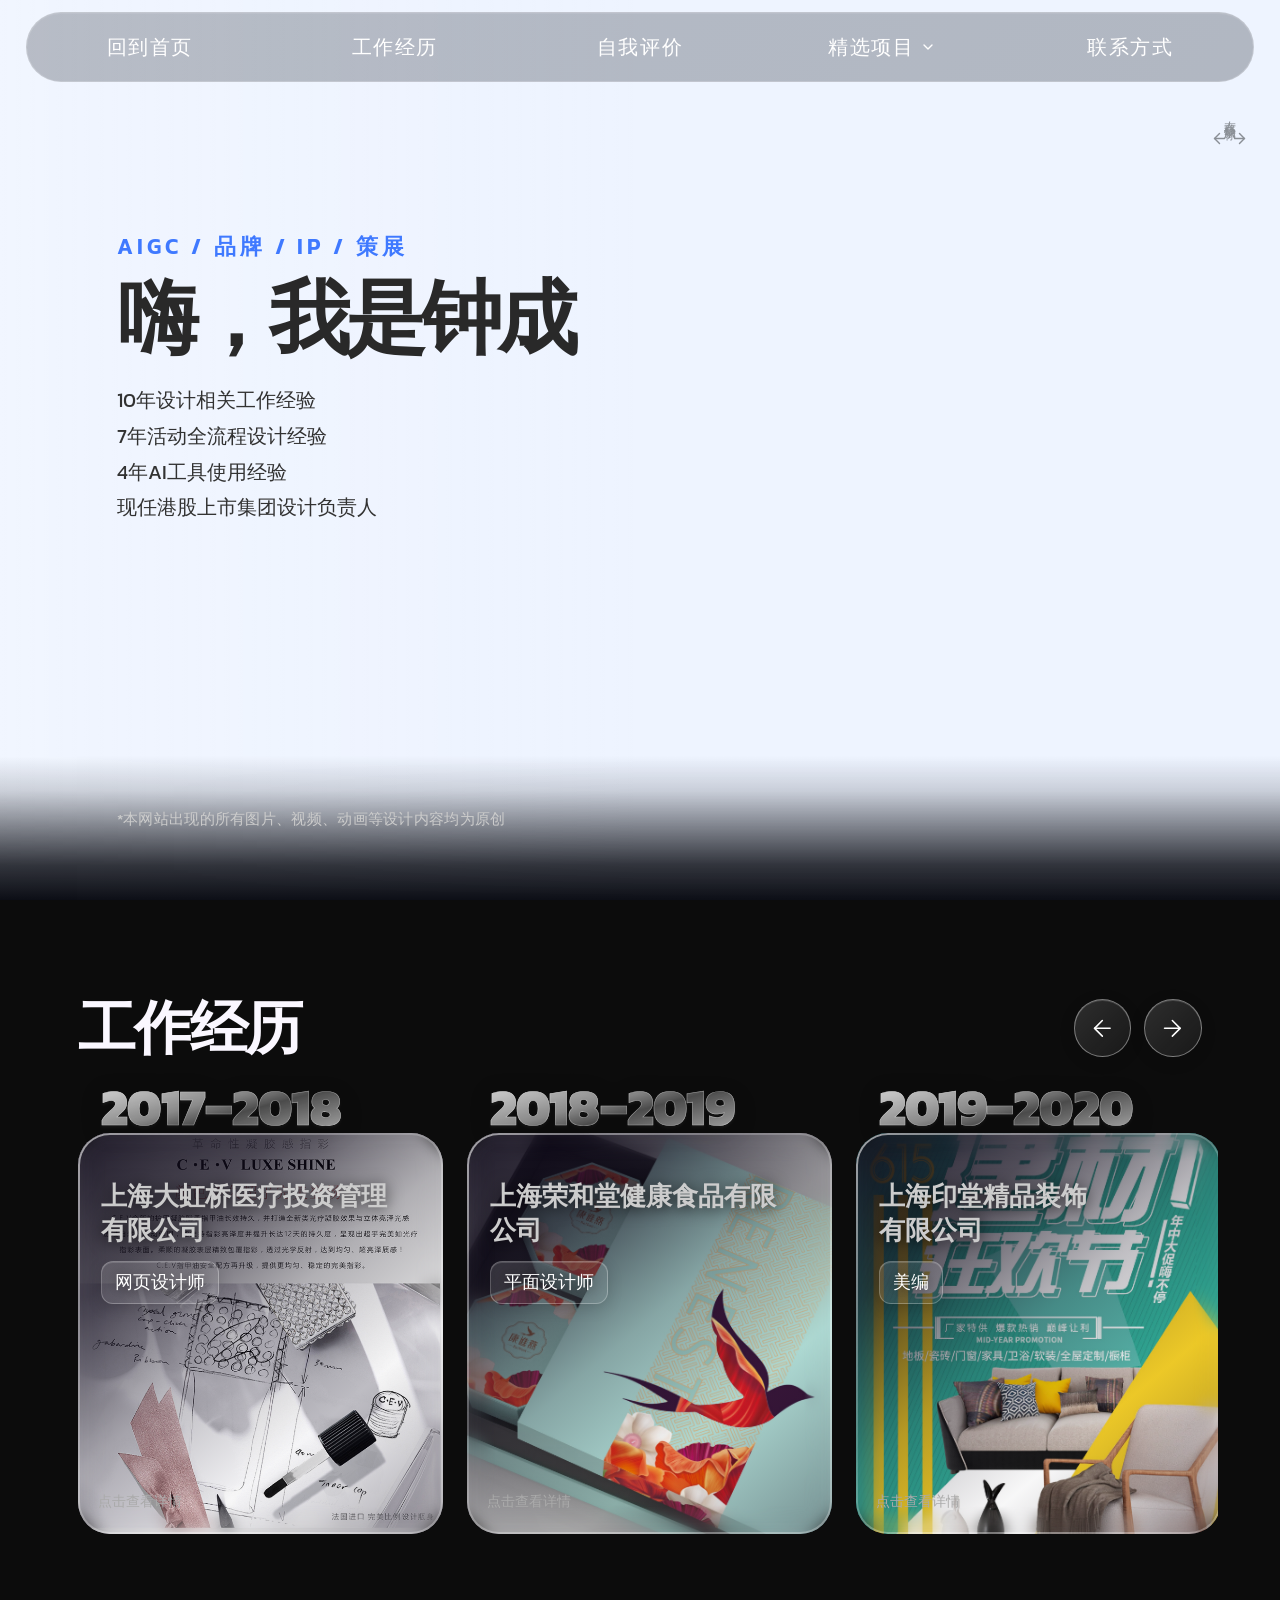
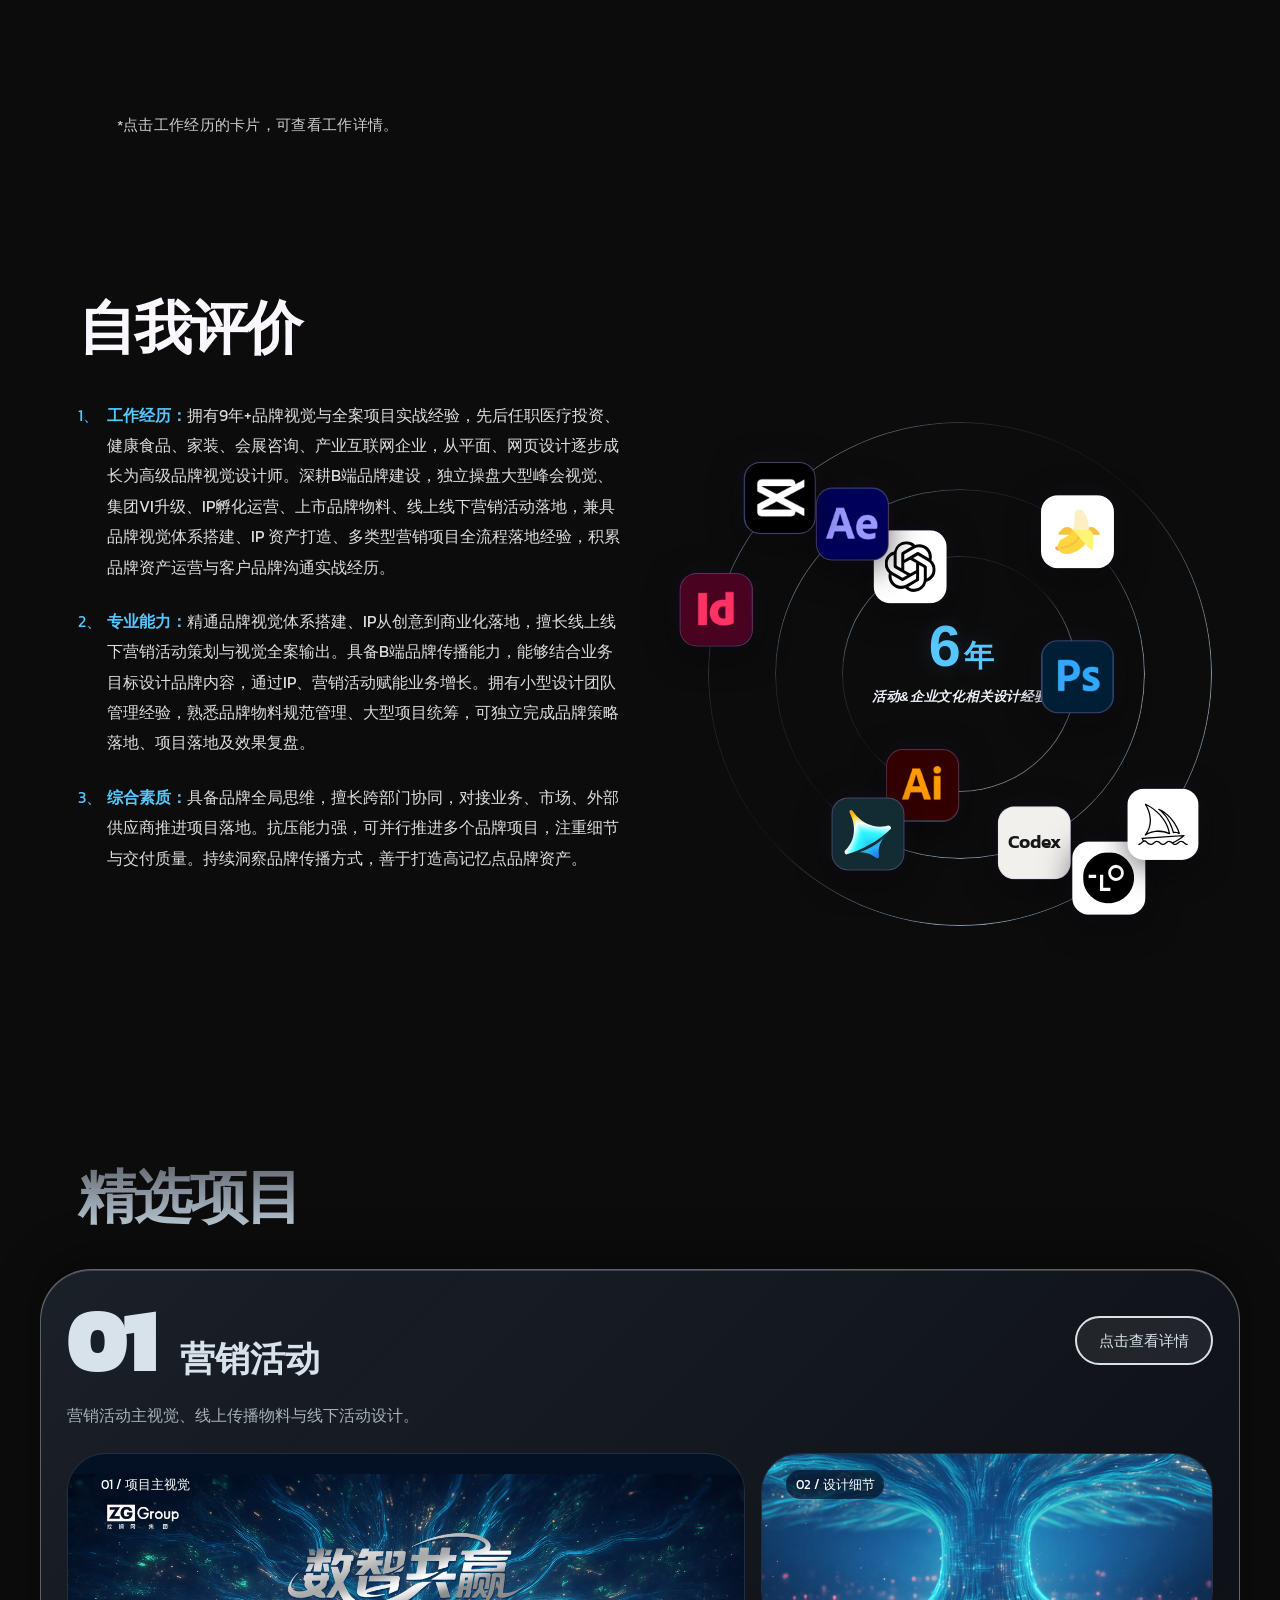
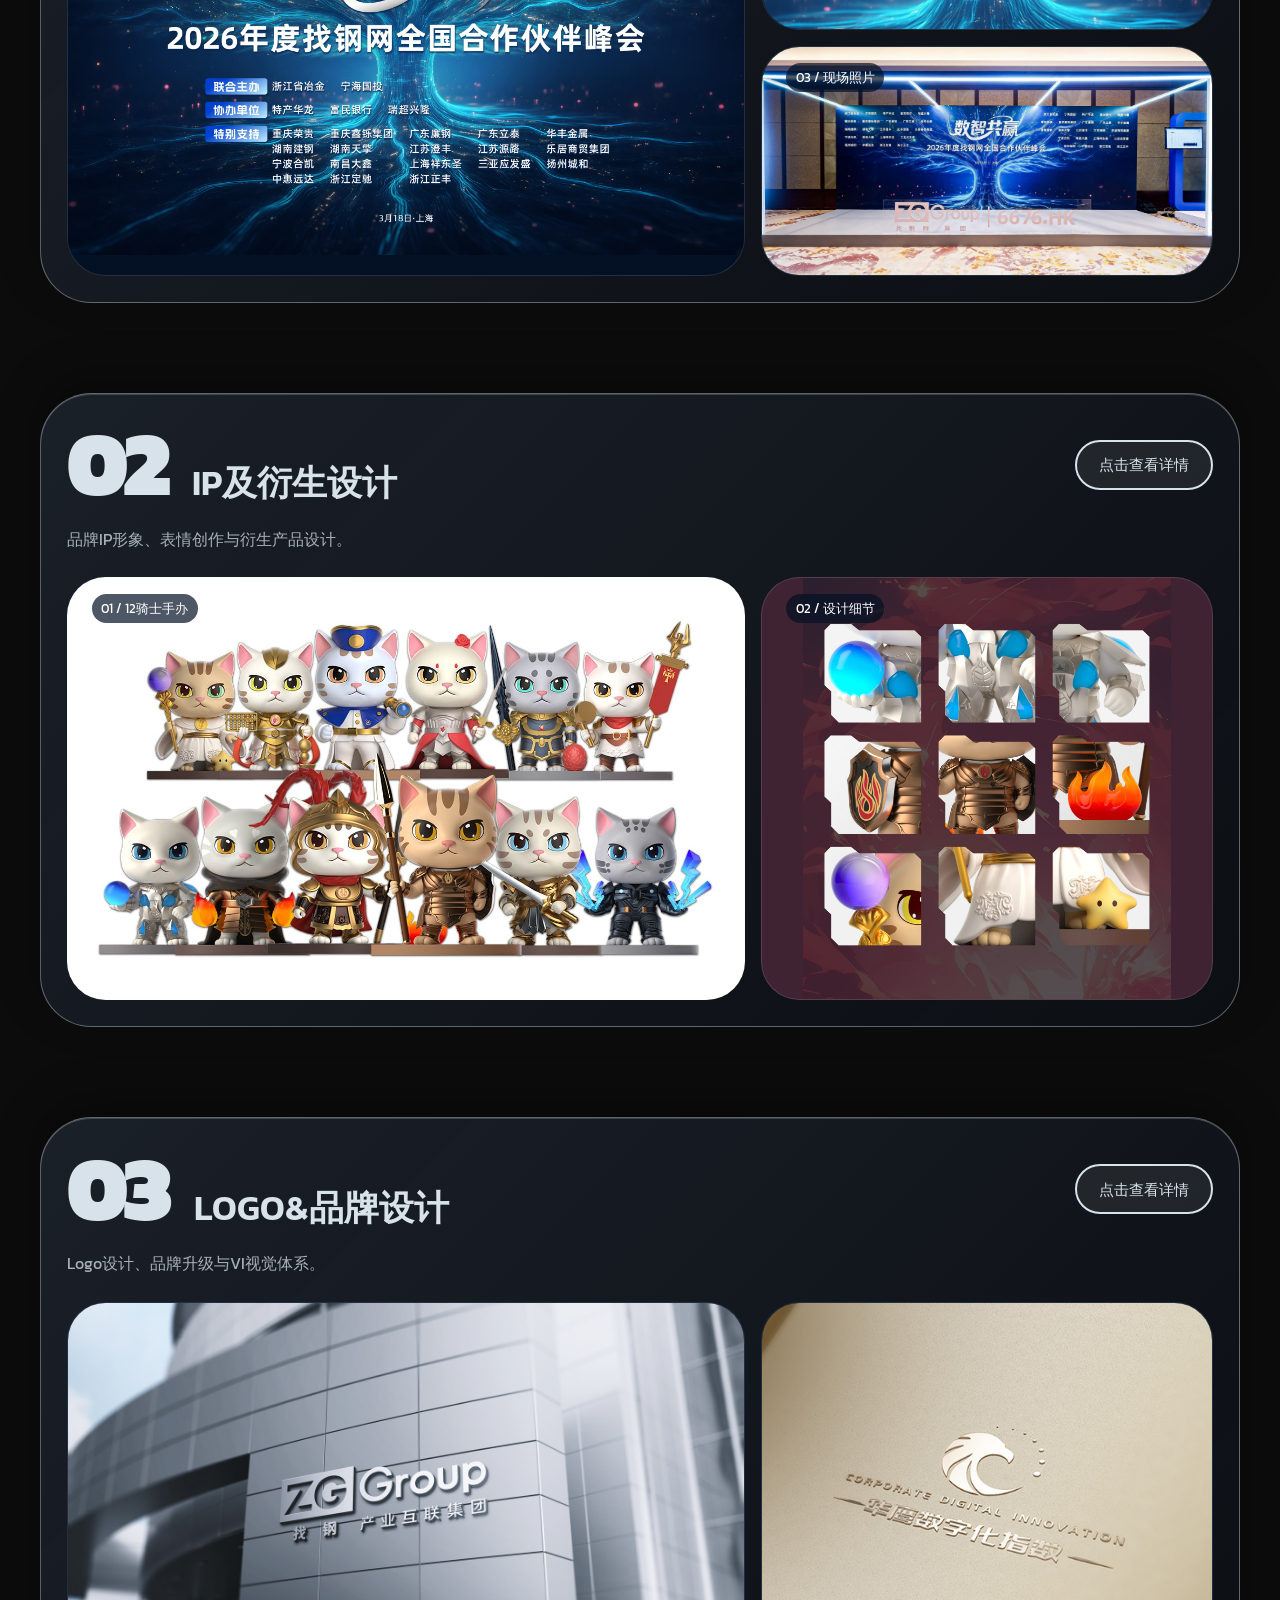
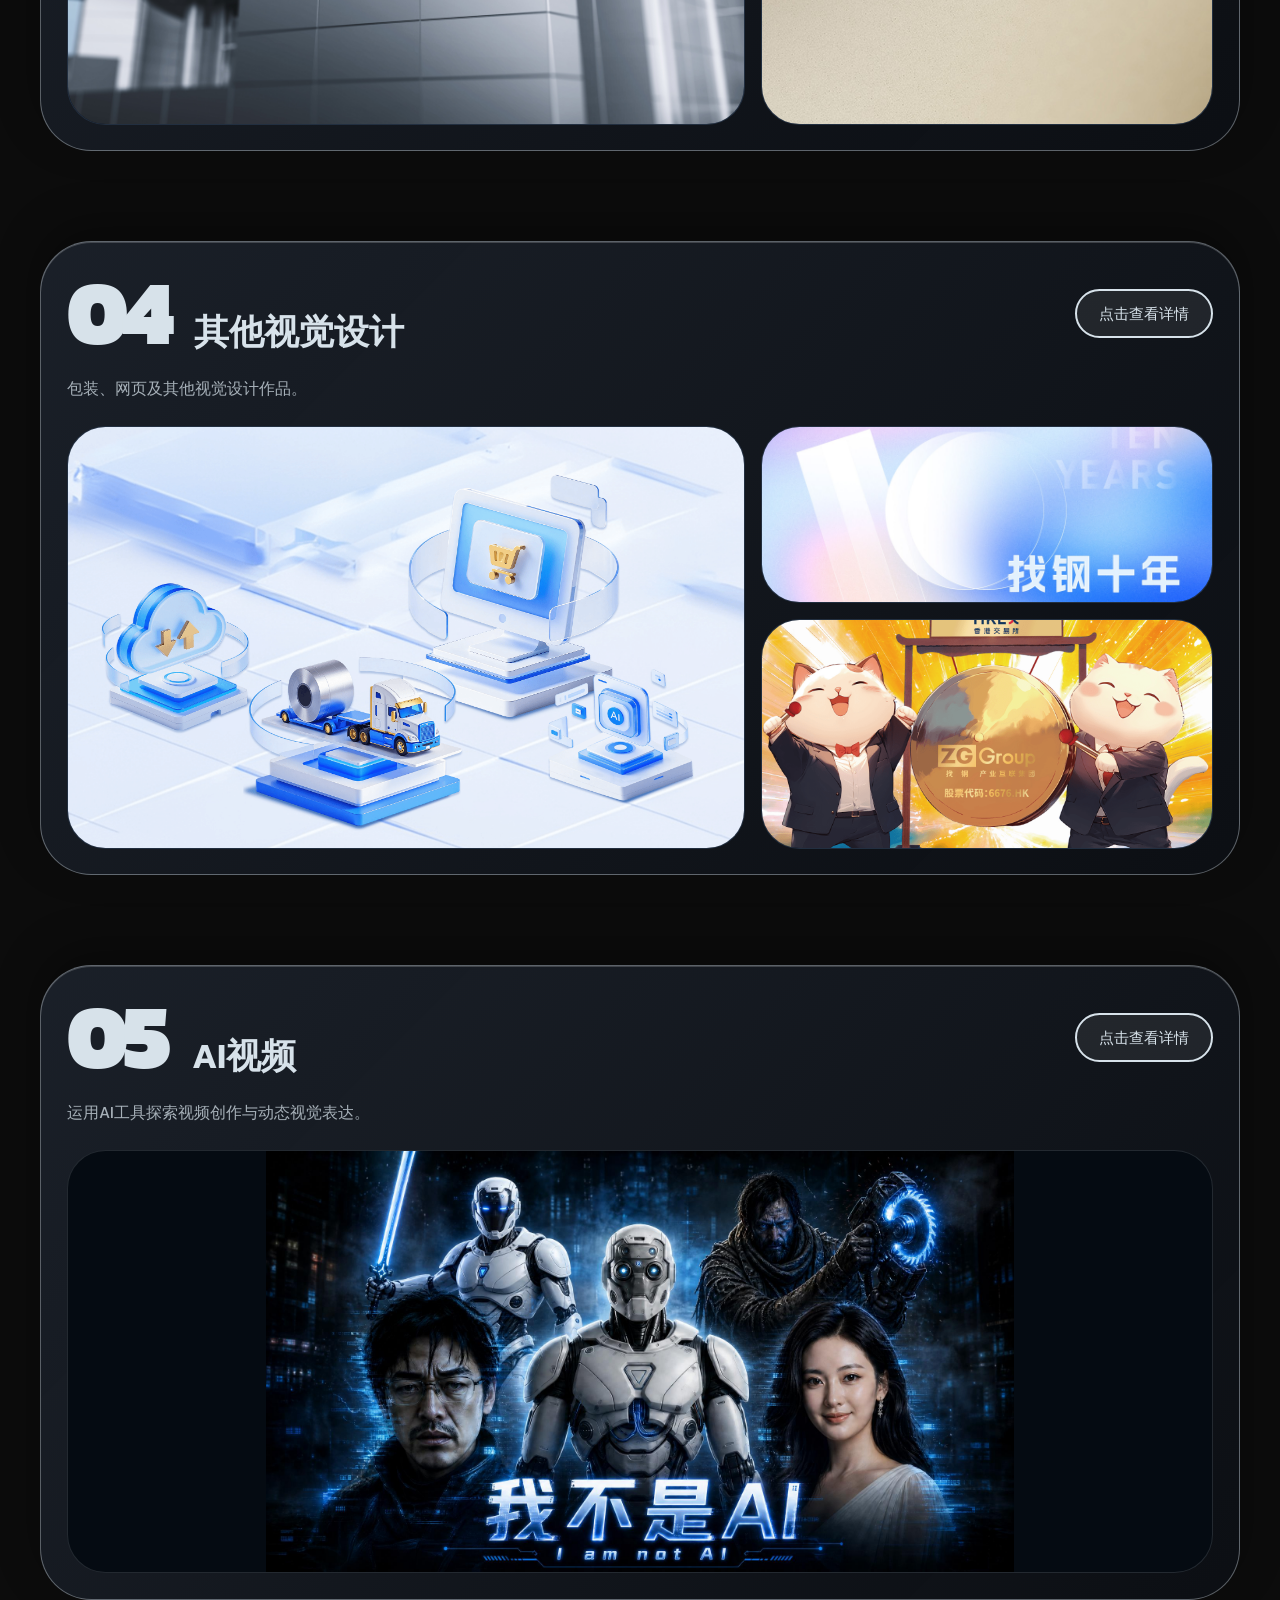
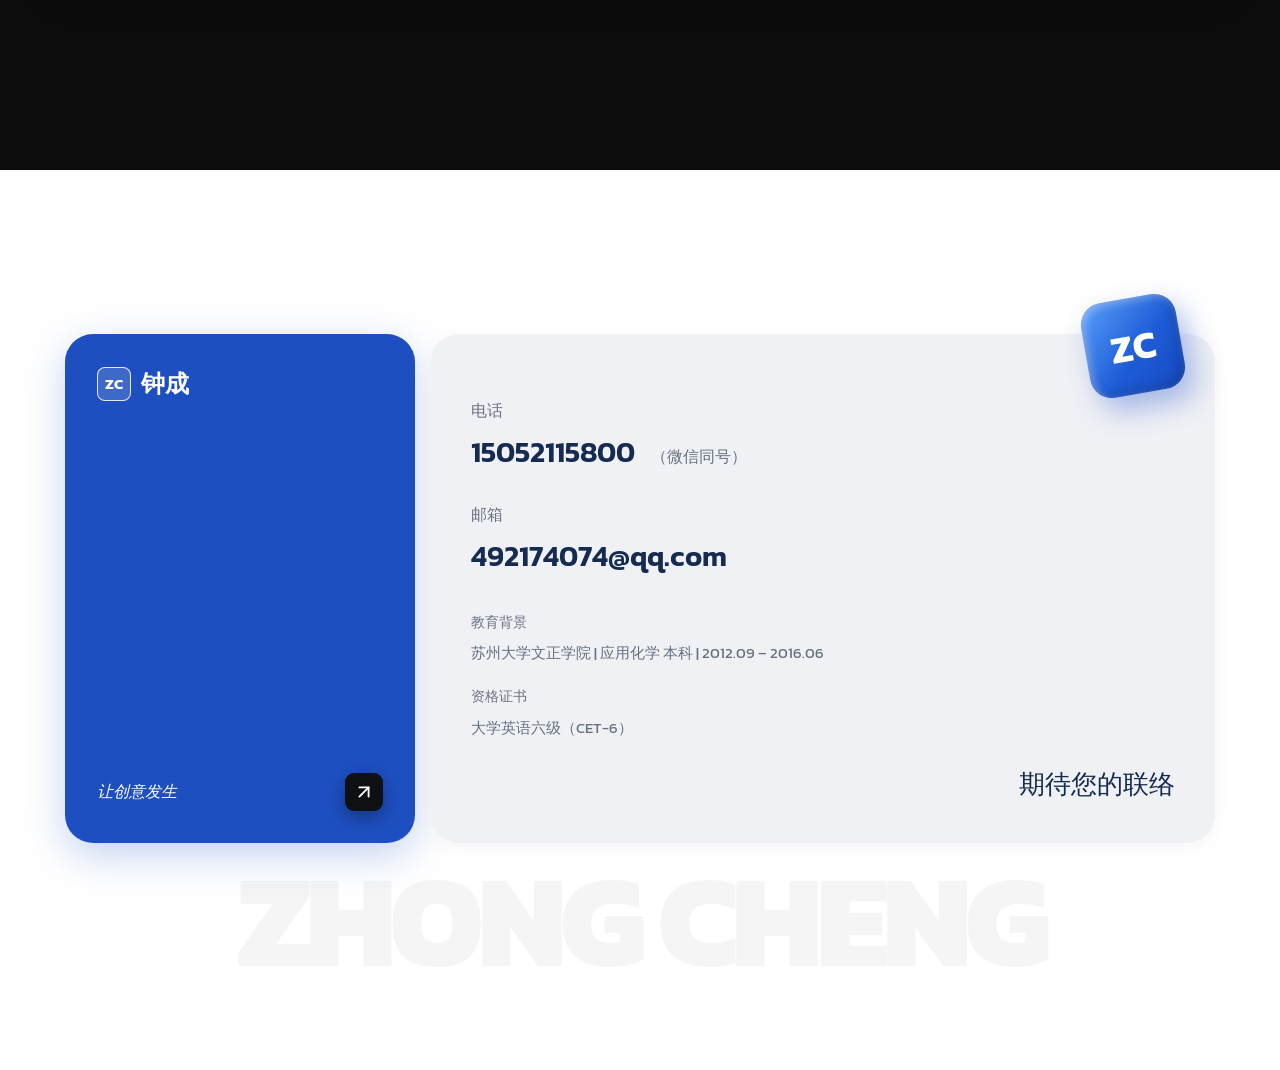
==== commit 1c5e5353: "Update self evaluation and work experience copy" ====
--- a/index.html
+++ b/index.html
@@ -1,2 +1,2 @@
-<!DOCTYPE html><html lang="zh-CN"><head><meta charSet="utf-8"/><meta name="viewport" content="width=device-width, initial-scale=1"/><link rel="stylesheet" href="/_next/static/css/index.CGMl-Rq0.css" data-rsc-css-href="/_next/static/css/index.CGMl-Rq0.css" data-precedence="vite-rsc/importer-resources"/><link rel="modulepreload" fetchPriority="low" href="/_next/static/chunks/index-9zAi93hG.js"/><script src="/_next/static/chunks/rolldown-runtime-C60lm6uB.js" type="module" async=""></script><script src="/_next/static/chunks/framework-D_rUT4EX.js" type="module" async=""></script><link rel="modulepreload" href="/_next/static/chunks/layout-segment-context-DvAh7XF1.js" crossorigin=""/><link rel="modulepreload" href="/_next/static/chunks/page-Dqa9po1X.js" crossorigin=""/><link rel="modulepreload" href="/_next/static/chunks/site-nav-CtSEL5a1.js" crossorigin=""/><title>钟成 -- 品牌与视觉设计师</title><meta name="description" content="钟成的品牌、视觉、平面与 AI 创意作品集。"/><meta property="og:title" content="钟成 -- 品牌与视觉设计师"/><meta property="og:description" content="10年品牌与视觉设计 · 4年AI创意实践"/><meta property="og:image" content="https://zcxv88889.github.io/og.png"/><meta property="og:image:width" content="1672"/><meta property="og:image:height" content="941"/><meta property="og:image:alt" content="钟成品牌与视觉设计师作品集"/><meta name="twitter:card" content="summary_large_image"/><meta name="twitter:title" content="钟成 -- 品牌与视觉设计师"/><meta name="twitter:description" content="10年品牌与视觉设计 · 4年AI创意实践"/><meta name="twitter:image" content="https://zcxv88889.github.io/og.png"/><script>Object.assign(((self[Symbol.for("vinext.navigationRuntime")]??={bootstrap:{routeManifest:null},functions:{}}).bootstrap.rsc??={rsc:[]}),{params:{},nav:{"pathname":"/","searchParams":[]}})</script><link rel="modulepreload" href="/_next/static/chunks/index-9zAi93hG.js" />
-</head><body><nav class="nav global-nav" aria-label="主导航"><a href="#top">回到首页</a><a href="#experience">工作经历</a><a href="#about">核心能力</a><div class="nav-projects"><a href="#projects">精选项目</a><button type="button" tabindex="0" data-base-ui-click-trigger="" id="base-ui-_R_7q5i_" aria-haspopup="dialog" aria-expanded="false" data-slot="popover-trigger" aria-label="展开精选项目分类" class="nav-projects-toggle"><svg xmlns="http://www.w3.org/2000/svg" width="16" height="16" viewBox="0 0 24 24" fill="none" stroke="currentColor" stroke-width="2" stroke-linecap="round" stroke-linejoin="round" class="lucide lucide-chevron-down" aria-hidden="true"><path d="m6 9 6 6 6-6"></path></svg></button></div><a href="#collaborate">联系方式</a></nav><main class="site-shell"><section class="hero hero-video-section" id="top"><video class="hero-video" src="/hero-interaction.mp4" muted="" playsInline="" preload="auto" aria-hidden="true"></video><div class="hero-video-shade" aria-hidden="true"></div><div class="hero-nav-space" aria-hidden="true"></div><div class="hero-copy"><span style="opacity:0;transform:translateY(12px)">AIGC / 品牌 / IP / 策展</span><div class="heading-mask"><h1 class="light-heading" style="transform:translateY(108%)">嗨，我是钟成</h1></div><p class="hero-summary" style="opacity:0;transform:translateY(18px)"><span>10年设计相关工作经验</span><span>7年活动全流程设计经验</span><span>4年AI工具使用经验</span><span>现任港股上市集团设计负责人</span></p></div><div class="hero-follow-note"><span>左右移动鼠标</span><span class="hero-follow-arrows" aria-hidden="true"><svg xmlns="http://www.w3.org/2000/svg" width="17" height="17" viewBox="0 0 24 24" fill="none" stroke="currentColor" stroke-width="2" stroke-linecap="round" stroke-linejoin="round" class="lucide lucide-arrow-left" aria-hidden="true"><path d="m12 19-7-7 7-7"></path><path d="M19 12H5"></path></svg><svg xmlns="http://www.w3.org/2000/svg" width="17" height="17" viewBox="0 0 24 24" fill="none" stroke="currentColor" stroke-width="2" stroke-linecap="round" stroke-linejoin="round" class="lucide lucide-arrow-right" aria-hidden="true"><path d="M5 12h14"></path><path d="m12 5 7 7-7 7"></path></svg></span></div><div class="hero-bottom hero-bottom-light" id="contact"><p class="originality-note">*本网站出现的所有图片、视频、动画等设计内容均为原创</p></div></section><div class="section-video-background" aria-hidden="true"><video muted="" loop="" playsInline="" preload="none" data-src="/section-background.mp4"></video></div><section class="experience-section" id="experience" aria-labelledby="experience-title"><div class="experience-inner"><header class="experience-header"><h2 id="experience-title">工作经历</h2><div class="experience-controls"><button type="button" aria-label="上一段工作经历"><svg xmlns="http://www.w3.org/2000/svg" width="24" height="24" viewBox="0 0 24 24" fill="none" stroke="currentColor" stroke-width="2" stroke-linecap="round" stroke-linejoin="round" class="lucide lucide-arrow-left" aria-hidden="true"><path d="m12 19-7-7 7-7"></path><path d="M19 12H5"></path></svg></button><button type="button" aria-label="下一段工作经历"><svg xmlns="http://www.w3.org/2000/svg" width="24" height="24" viewBox="0 0 24 24" fill="none" stroke="currentColor" stroke-width="2" stroke-linecap="round" stroke-linejoin="round" class="lucide lucide-arrow-right" aria-hidden="true"><path d="M5 12h14"></path><path d="m12 5 7 7-7 7"></path></svg></button></div></header><div class="experience-carousel" aria-label="工作经历卡片，可横向浏览"><div class="experience-group"><article class="experience-card experience-theme-4  "><div class="experience-art-frame"><img class="experience-art experience-art-dahongqiao" src="/dahongqiao-detail.jpg" alt="" loading="lazy"/></div><div class="experience-year">2017–2018</div><div class="experience-cover"><h3>上海大虹桥医疗投资管理有限公司</h3><p class="experience-role">网页设计师</p></div><div class="experience-details" id="experience-details-4" hidden=""><p class="experience-detail-title">上海大虹桥医疗投资管理有限公司</p><ul><li>负责官网日常维护、视觉更新与页面交互细节优化。</li><li>协助制作对外宣传内容，保持品牌形象一致。</li></ul></div><button class="experience-toggle" type="button" aria-expanded="false" aria-controls="experience-details-4" aria-label="查看上海大虹桥医疗投资管理有限公司工作详情">点击查看详情</button></article><article class="experience-card experience-theme-3  "><div class="experience-art-frame"><img class="experience-art experience-art-ronghetang" src="/ronghetang-packaging.jpg" alt="" loading="lazy"/></div><div class="experience-year">2018–2019</div><div class="experience-cover"><h3>上海荣和堂健康食品有限公司</h3><p class="experience-role">平面设计师</p></div><div class="experience-details" id="experience-details-3" hidden=""><p class="experience-detail-title">上海荣和堂健康食品有限公司</p><ul><li>1、负责产品包装设计及拍摄视觉把控，提升产品吸引力；</li><li>2、完成宣传海报、易拉宝、H5等日常推广物料设计，支撑市场活动。</li></ul></div><button class="experience-toggle" type="button" aria-expanded="false" aria-controls="experience-details-3" aria-label="查看上海荣和堂健康食品有限公司工作详情">点击查看详情</button></article><article class="experience-card experience-theme-2  "><div class="experience-art-frame"><img class="experience-art experience-art-yintang" src="/yintang-poster.jpg" alt="" loading="lazy"/></div><div class="experience-year">2019–2020</div><div class="experience-cover"><h3>上海印堂精品装饰<br/><span style="white-space:nowrap">有限公司</span></h3><p class="experience-role">美编</p></div><div class="experience-details" id="experience-details-2" hidden=""><p class="experience-detail-title">上海印堂精品装饰有限公司</p><ul><li>1、协助2019、2020年上海家装博览会现场布展设计，优化展位动线与视觉引流方案，提升客户驻足率。</li><li>2、运营公众号、大众点评、抖音等社交平台，策划图文及视频内容，增强线上品牌活跃度。</li><li>3、参与企业文化手册及文化墙设计，传递内部价值观。</li></ul></div><button class="experience-toggle" type="button" aria-expanded="false" aria-controls="experience-details-2" aria-label="查看上海印堂精品装饰有限公司工作详情">点击查看详情</button></article><article class="experience-card experience-theme-1  "><div class="experience-art-frame"><img class="experience-art experience-art-huaang" src="/huaang-cdie-home.jpg" alt="" loading="lazy"/></div><div class="experience-year">2020–2021</div><div class="experience-cover"><h3>上海华昂商务咨询<br/><span style="white-space:nowrap">有限公司</span></h3><p class="experience-role">视觉设计师</p></div><div class="experience-details" id="experience-details-1" hidden=""><p class="experience-detail-title">上海华昂商务咨询有限公司</p><ul><li>1、2020中国数字化创新博览会（CDIE）主视觉及全案物料，现场规模2000人、60+展商（包含20+世界500强企业），统筹1个主会场+3个分会场的布置与流程，保障会议顺利完成。</li><li>2、负责公司官网整体改版迭代，提升用户浏览体验与品牌专业度。</li><li>3、管理助理设计师团队，制定输出标准，提升团队整体设计质量。</li></ul></div><button class="experience-toggle" type="button" aria-expanded="false" aria-controls="experience-details-1" aria-label="查看上海华昂商务咨询有限公司工作详情">点击查看详情</button></article><article class="experience-card experience-theme-0  "><div class="experience-art-frame"><img class="experience-art experience-art-zhaogang" src="/zhaogang-youth-poster.jpg" alt="" loading="lazy"/></div><div class="experience-year">2021–至今</div><div class="experience-cover"><h3>上海找钢网信息科技股份有限公司</h3><p class="experience-role">高级视觉 &amp; 品牌设计师</p></div><div class="experience-details" id="experience-details-0" hidden=""><p class="experience-detail-title">上海找钢网信息科技股份有限公司</p><ul><li>1、负责电商、金融、物流、国际业务等多条产品线的营销活动视觉设计，年均支持活动超30场，有效提升品牌曝光与转化。</li><li>2、主导集团及子品牌Logo升级、VI体系规范制定，统一全国分站视觉形象，推动品牌资源集中管理。</li><li>3、孵化和运营集团IP“小胖猫”：设计12骑士团系列手办，精准触达5000+核心客户，助力业务线业绩平均提升20%；</li><li>4、统筹集团上市全周期视觉物料（路演PPT、年报、业绩公告、上市晚宴等），确保关键节点品牌形象专业统一。</li><li>5、管理总部及分站企业文化设计，包括展厅更新、文化墙、员工活动等，增强内部凝聚力。</li></ul></div><button class="experience-toggle" type="button" aria-expanded="false" aria-controls="experience-details-0" aria-label="查看上海找钢网信息科技股份有限公司工作详情">点击查看详情</button></article><div class="experience-cycle-divider" aria-hidden="true"><span class="experience-cycle-line"></span><span>职业历程</span><svg xmlns="http://www.w3.org/2000/svg" width="24" height="24" viewBox="0 0 24 24" fill="none" stroke="currentColor" stroke-width="2" stroke-linecap="round" stroke-linejoin="round" class="lucide lucide-arrow-right" aria-hidden="true"><path d="M5 12h14"></path><path d="m12 5 7 7-7 7"></path></svg><small>2017 — 至今</small><span class="experience-cycle-line"></span></div></div><div class="experience-group"><article class="experience-card experience-theme-4  "><div class="experience-art-frame"><img class="experience-art experience-art-dahongqiao" src="/dahongqiao-detail.jpg" alt="" loading="lazy"/></div><div class="experience-year">2017–2018</div><div class="experience-cover"><h3>上海大虹桥医疗投资管理有限公司</h3><p class="experience-role">网页设计师</p></div><div class="experience-details" id="experience-details-9" hidden=""><p class="experience-detail-title">上海大虹桥医疗投资管理有限公司</p><ul><li>负责官网日常维护、视觉更新与页面交互细节优化。</li><li>协助制作对外宣传内容，保持品牌形象一致。</li></ul></div><button class="experience-toggle" type="button" aria-expanded="false" aria-controls="experience-details-9" aria-label="查看上海大虹桥医疗投资管理有限公司工作详情">点击查看详情</button></article><article class="experience-card experience-theme-3  "><div class="experience-art-frame"><img class="experience-art experience-art-ronghetang" src="/ronghetang-packaging.jpg" alt="" loading="lazy"/></div><div class="experience-year">2018–2019</div><div class="experience-cover"><h3>上海荣和堂健康食品有限公司</h3><p class="experience-role">平面设计师</p></div><div class="experience-details" id="experience-details-8" hidden=""><p class="experience-detail-title">上海荣和堂健康食品有限公司</p><ul><li>1、负责产品包装设计及拍摄视觉把控，提升产品吸引力；</li><li>2、完成宣传海报、易拉宝、H5等日常推广物料设计，支撑市场活动。</li></ul></div><button class="experience-toggle" type="button" aria-expanded="false" aria-controls="experience-details-8" aria-label="查看上海荣和堂健康食品有限公司工作详情">点击查看详情</button></article><article class="experience-card experience-theme-2  "><div class="experience-art-frame"><img class="experience-art experience-art-yintang" src="/yintang-poster.jpg" alt="" loading="lazy"/></div><div class="experience-year">2019–2020</div><div class="experience-cover"><h3>上海印堂精品装饰<br/><span style="white-space:nowrap">有限公司</span></h3><p class="experience-role">美编</p></div><div class="experience-details" id="experience-details-7" hidden=""><p class="experience-detail-title">上海印堂精品装饰有限公司</p><ul><li>1、协助2019、2020年上海家装博览会现场布展设计，优化展位动线与视觉引流方案，提升客户驻足率。</li><li>2、运营公众号、大众点评、抖音等社交平台，策划图文及视频内容，增强线上品牌活跃度。</li><li>3、参与企业文化手册及文化墙设计，传递内部价值观。</li></ul></div><button class="experience-toggle" type="button" aria-expanded="false" aria-controls="experience-details-7" aria-label="查看上海印堂精品装饰有限公司工作详情">点击查看详情</button></article><article class="experience-card experience-theme-1  "><div class="experience-art-frame"><img class="experience-art experience-art-huaang" src="/huaang-cdie-home.jpg" alt="" loading="lazy"/></div><div class="experience-year">2020–2021</div><div class="experience-cover"><h3>上海华昂商务咨询<br/><span style="white-space:nowrap">有限公司</span></h3><p class="experience-role">视觉设计师</p></div><div class="experience-details" id="experience-details-6" hidden=""><p class="experience-detail-title">上海华昂商务咨询有限公司</p><ul><li>1、2020中国数字化创新博览会（CDIE）主视觉及全案物料，现场规模2000人、60+展商（包含20+世界500强企业），统筹1个主会场+3个分会场的布置与流程，保障会议顺利完成。</li><li>2、负责公司官网整体改版迭代，提升用户浏览体验与品牌专业度。</li><li>3、管理助理设计师团队，制定输出标准，提升团队整体设计质量。</li></ul></div><button class="experience-toggle" type="button" aria-expanded="false" aria-controls="experience-details-6" aria-label="查看上海华昂商务咨询有限公司工作详情">点击查看详情</button></article><article class="experience-card experience-theme-0  "><div class="experience-art-frame"><img class="experience-art experience-art-zhaogang" src="/zhaogang-youth-poster.jpg" alt="" loading="lazy"/></div><div class="experience-year">2021–至今</div><div class="experience-cover"><h3>上海找钢网信息科技股份有限公司</h3><p class="experience-role">高级视觉 &amp; 品牌设计师</p></div><div class="experience-details" id="experience-details-5" hidden=""><p class="experience-detail-title">上海找钢网信息科技股份有限公司</p><ul><li>1、负责电商、金融、物流、国际业务等多条产品线的营销活动视觉设计，年均支持活动超30场，有效提升品牌曝光与转化。</li><li>2、主导集团及子品牌Logo升级、VI体系规范制定，统一全国分站视觉形象，推动品牌资源集中管理。</li><li>3、孵化和运营集团IP“小胖猫”：设计12骑士团系列手办，精准触达5000+核心客户，助力业务线业绩平均提升20%；</li><li>4、统筹集团上市全周期视觉物料（路演PPT、年报、业绩公告、上市晚宴等），确保关键节点品牌形象专业统一。</li><li>5、管理总部及分站企业文化设计，包括展厅更新、文化墙、员工活动等，增强内部凝聚力。</li></ul></div><button class="experience-toggle" type="button" aria-expanded="false" aria-controls="experience-details-5" aria-label="查看上海找钢网信息科技股份有限公司工作详情">点击查看详情</button></article><div class="experience-cycle-divider" aria-hidden="true"><span class="experience-cycle-line"></span><span>职业历程</span><svg xmlns="http://www.w3.org/2000/svg" width="24" height="24" viewBox="0 0 24 24" fill="none" stroke="currentColor" stroke-width="2" stroke-linecap="round" stroke-linejoin="round" class="lucide lucide-arrow-right" aria-hidden="true"><path d="M5 12h14"></path><path d="m12 5 7 7-7 7"></path></svg><small>2017 — 至今</small><span class="experience-cycle-line"></span></div></div><div class="experience-group"><article class="experience-card experience-theme-4  "><div class="experience-art-frame"><img class="experience-art experience-art-dahongqiao" src="/dahongqiao-detail.jpg" alt="" loading="lazy"/></div><div class="experience-year">2017–2018</div><div class="experience-cover"><h3>上海大虹桥医疗投资管理有限公司</h3><p class="experience-role">网页设计师</p></div><div class="experience-details" id="experience-details-14" hidden=""><p class="experience-detail-title">上海大虹桥医疗投资管理有限公司</p><ul><li>负责官网日常维护、视觉更新与页面交互细节优化。</li><li>协助制作对外宣传内容，保持品牌形象一致。</li></ul></div><button class="experience-toggle" type="button" aria-expanded="false" aria-controls="experience-details-14" aria-label="查看上海大虹桥医疗投资管理有限公司工作详情">点击查看详情</button></article><article class="experience-card experience-theme-3  "><div class="experience-art-frame"><img class="experience-art experience-art-ronghetang" src="/ronghetang-packaging.jpg" alt="" loading="lazy"/></div><div class="experience-year">2018–2019</div><div class="experience-cover"><h3>上海荣和堂健康食品有限公司</h3><p class="experience-role">平面设计师</p></div><div class="experience-details" id="experience-details-13" hidden=""><p class="experience-detail-title">上海荣和堂健康食品有限公司</p><ul><li>1、负责产品包装设计及拍摄视觉把控，提升产品吸引力；</li><li>2、完成宣传海报、易拉宝、H5等日常推广物料设计，支撑市场活动。</li></ul></div><button class="experience-toggle" type="button" aria-expanded="false" aria-controls="experience-details-13" aria-label="查看上海荣和堂健康食品有限公司工作详情">点击查看详情</button></article><article class="experience-card experience-theme-2  "><div class="experience-art-frame"><img class="experience-art experience-art-yintang" src="/yintang-poster.jpg" alt="" loading="lazy"/></div><div class="experience-year">2019–2020</div><div class="experience-cover"><h3>上海印堂精品装饰<br/><span style="white-space:nowrap">有限公司</span></h3><p class="experience-role">美编</p></div><div class="experience-details" id="experience-details-12" hidden=""><p class="experience-detail-title">上海印堂精品装饰有限公司</p><ul><li>1、协助2019、2020年上海家装博览会现场布展设计，优化展位动线与视觉引流方案，提升客户驻足率。</li><li>2、运营公众号、大众点评、抖音等社交平台，策划图文及视频内容，增强线上品牌活跃度。</li><li>3、参与企业文化手册及文化墙设计，传递内部价值观。</li></ul></div><button class="experience-toggle" type="button" aria-expanded="false" aria-controls="experience-details-12" aria-label="查看上海印堂精品装饰有限公司工作详情">点击查看详情</button></article><article class="experience-card experience-theme-1  "><div class="experience-art-frame"><img class="experience-art experience-art-huaang" src="/huaang-cdie-home.jpg" alt="" loading="lazy"/></div><div class="experience-year">2020–2021</div><div class="experience-cover"><h3>上海华昂商务咨询<br/><span style="white-space:nowrap">有限公司</span></h3><p class="experience-role">视觉设计师</p></div><div class="experience-details" id="experience-details-11" hidden=""><p class="experience-detail-title">上海华昂商务咨询有限公司</p><ul><li>1、2020中国数字化创新博览会（CDIE）主视觉及全案物料，现场规模2000人、60+展商（包含20+世界500强企业），统筹1个主会场+3个分会场的布置与流程，保障会议顺利完成。</li><li>2、负责公司官网整体改版迭代，提升用户浏览体验与品牌专业度。</li><li>3、管理助理设计师团队，制定输出标准，提升团队整体设计质量。</li></ul></div><button class="experience-toggle" type="button" aria-expanded="false" aria-controls="experience-details-11" aria-label="查看上海华昂商务咨询有限公司工作详情">点击查看详情</button></article><article class="experience-card experience-theme-0  "><div class="experience-art-frame"><img class="experience-art experience-art-zhaogang" src="/zhaogang-youth-poster.jpg" alt="" loading="lazy"/></div><div class="experience-year">2021–至今</div><div class="experience-cover"><h3>上海找钢网信息科技股份有限公司</h3><p class="experience-role">高级视觉 &amp; 品牌设计师</p></div><div class="experience-details" id="experience-details-10" hidden=""><p class="experience-detail-title">上海找钢网信息科技股份有限公司</p><ul><li>1、负责电商、金融、物流、国际业务等多条产品线的营销活动视觉设计，年均支持活动超30场，有效提升品牌曝光与转化。</li><li>2、主导集团及子品牌Logo升级、VI体系规范制定，统一全国分站视觉形象，推动品牌资源集中管理。</li><li>3、孵化和运营集团IP“小胖猫”：设计12骑士团系列手办，精准触达5000+核心客户，助力业务线业绩平均提升20%；</li><li>4、统筹集团上市全周期视觉物料（路演PPT、年报、业绩公告、上市晚宴等），确保关键节点品牌形象专业统一。</li><li>5、管理总部及分站企业文化设计，包括展厅更新、文化墙、员工活动等，增强内部凝聚力。</li></ul></div><button class="experience-toggle" type="button" aria-expanded="false" aria-controls="experience-details-10" aria-label="查看上海找钢网信息科技股份有限公司工作详情">点击查看详情</button></article><div class="experience-cycle-divider" aria-hidden="true"><span class="experience-cycle-line"></span><span>职业历程</span><svg xmlns="http://www.w3.org/2000/svg" width="24" height="24" viewBox="0 0 24 24" fill="none" stroke="currentColor" stroke-width="2" stroke-linecap="round" stroke-linejoin="round" class="lucide lucide-arrow-right" aria-hidden="true"><path d="M5 12h14"></path><path d="m12 5 7 7-7 7"></path></svg><small>2017 — 至今</small><span class="experience-cycle-line"></span></div></div></div></div><p class="experience-note">*点击工作经历的卡片，可查看工作详情。</p></section><section class="capabilities-section" id="about"><div class="capabilities-layout"><div class="capabilities-copy" style="opacity:0;transform:translateY(36px)"><h2 class="capabilities-heading">核心能力</h2><p class="capabilities-intro">擅长以设计驱动品牌增长与用户连接，覆盖品牌设计、IP孵化、活动全案、视频动效及AI创意应用，能够从策略梳理、创意提案到落地执行全流程推进。主导多次品牌视觉升级与大型峰会视觉，设计的微信表情包使用量超130万次，多次获微信官方“年度优秀表情艺术家”称号。</p><ol><li><strong>全链路品牌与内容设计：</strong>从VI体系搭建、IP衍生开发，到线上线下活动全案落地，熟悉各类材质与印刷工艺。擅长平面、视频、动态表情包、H5等品牌传播素材制作；</li><li><strong>AI工具与软件效率：</strong>精通Lovart、ChatGPT、Midjourney、即梦等AI生图&amp;视频工具，设计效率较常规软件提升50%以上。精通PS、AI、AE等Adobe常用工具，擅长用Codex提效工作；</li><li><strong>项目统筹与协作：</strong>具备7年活动全流程设计经验、5年企业文化深度建设经验，善于梳理复杂需求、协调内外部资源，保障项目高质量交付。兼具商业敏锐度与跨部门协同力，能将设计价值转化为可量化业务成果。</li></ol></div><div class="tool-orbits" aria-label="设计工具：Photoshop、Illustrator、Codex、即梦、Lovart、InDesign、AE、剪映、Midjourney、Nano Banana 2、ChatGPT"><div class="orbit-center"><div class="orbit-metric" style="opacity:0;transform:translateY(18px) scale(0.8)"><strong><small></small>6<small>年</small></strong><span>活动&amp;企业文化相关设计经验</span></div></div><div class="tool-orbit tool-orbit-1"><div class="orbit-line"></div><div class="orbit-spin" style="transform:none"><div class="orbit-anchor" style="left:100%;top:50%"><div class="orbit-counter" style="transform:none"><div class="tool-badge tool-badge-ps" style="opacity:0;transform:scale(0.2)"><img src="/ps-user.png" alt="Ps"/></div></div></div></div><div class="orbit-spin" style="transform:rotate(120deg)"><div class="orbit-anchor" style="left:100%;top:50%"><div class="orbit-counter" style="transform:rotate(-120deg)"><div class="tool-badge tool-badge-ai" style="opacity:0;transform:scale(0.2)"><img src="/ai-user.png" alt="Ai"/></div></div></div></div><div class="orbit-spin" style="transform:rotate(240deg)"><div class="orbit-anchor" style="left:100%;top:50%"><div class="orbit-counter" style="transform:rotate(-240deg)"><div class="tool-badge tool-badge-chatgpt" style="opacity:0;transform:scale(0.2)"><img src="/chatgpt-logo.svg" alt="ChatGPT"/></div></div></div></div></div><div class="tool-orbit tool-orbit-2"><div class="orbit-line"></div><div class="orbit-spin" style="transform:rotate(40deg)"><div class="orbit-anchor" style="left:100%;top:50%"><div class="orbit-counter" style="transform:rotate(-40deg)"><div class="tool-badge tool-badge-codex" style="opacity:0;transform:scale(0.2)">Codex</div></div></div></div><div class="orbit-spin" style="transform:rotate(130deg)"><div class="orbit-anchor" style="left:100%;top:50%"><div class="orbit-counter" style="transform:rotate(-130deg)"><div class="tool-badge tool-badge-即梦" style="opacity:0;transform:scale(0.2)"><img src="/jimeng-logo.svg" alt="即梦"/></div></div></div></div><div class="orbit-spin" style="transform:rotate(220deg)"><div class="orbit-anchor" style="left:100%;top:50%"><div class="orbit-counter" style="transform:rotate(-220deg)"><div class="tool-badge tool-badge-ae" style="opacity:0;transform:scale(0.2)"><img src="/ae-user.png" alt="AE"/></div></div></div></div><div class="orbit-spin" style="transform:rotate(310deg)"><div class="orbit-anchor" style="left:100%;top:50%"><div class="orbit-counter" style="transform:rotate(-310deg)"><div class="tool-badge tool-badge-nanobanana2" style="opacity:0;transform:scale(0.2)"><img src="/nanobanana-logo.svg" alt="NanoBanana2"/></div></div></div></div></div><div class="tool-orbit tool-orbit-3"><div class="orbit-line"></div><div class="orbit-spin" style="transform:rotate(80deg)"><div class="orbit-anchor" style="left:100%;top:50%"><div class="orbit-counter" style="transform:rotate(-80deg)"><div class="tool-badge tool-badge-lovart" style="opacity:0;transform:scale(0.2)"><img src="/lovart-logo.svg" alt="lovart"/></div></div></div></div><div class="orbit-spin" style="transform:rotate(170deg)"><div class="orbit-anchor" style="left:100%;top:50%"><div class="orbit-counter" style="transform:rotate(-170deg)"><div class="tool-badge tool-badge-id" style="opacity:0;transform:scale(0.2)"><img src="/id-user.png" alt="Id"/></div></div></div></div><div class="orbit-spin" style="transform:rotate(260deg)"><div class="orbit-anchor" style="left:100%;top:50%"><div class="orbit-counter" style="transform:rotate(-260deg)"><div class="tool-badge tool-badge-剪映" style="opacity:0;transform:scale(0.2)"><img src="/jianying-user.png" alt="剪映"/></div></div></div></div><div class="orbit-spin" style="transform:rotate(350deg)"><div class="orbit-anchor" style="left:100%;top:50%"><div class="orbit-counter" style="transform:rotate(-350deg)"><div class="tool-badge tool-badge-midjourney" style="opacity:0;transform:scale(0.2)"><img src="/midjourney-logo.svg" alt="Midjourney"/></div></div></div></div></div></div></div></section><section class="stack-projects-section" id="projects"><div class="" style="opacity:0;transform:translateY(36px)"><h2 class="stack-projects-title">精选项目</h2></div><div class="stack-projects-list"><article class="stack-project-card" style="top:calc(6rem + 0px);transform:none"><header class="stack-project-header"><span class="stack-project-number">0<!-- -->1</span><div class="stack-project-name"><h3>营销活动</h3></div><a class="stack-project-result project-card-details" href="/projects/marketing" aria-label="点击查看营销活动详情">点击查看详情</a></header><p class="stack-project-description">营销活动主视觉、线上传播物料与线下活动设计。</p><div class="stack-project-images" aria-label="营销活动项目展示"><div class="stack-project-placeholder stack-project-cover stack-project-photo"><img src="/marketing-summit-keyvisual.jpg" alt="项目主视觉：2026年度找钢网全国合作伙伴峰会——数智共赢" loading="lazy"/><span>01 / 项目主视觉</span></div><div class="stack-project-placeholder stack-project-photo stack-project-detail"><img src="/marketing-summit-detail.jpg" alt="设计细节：蓝色数智光流树" loading="lazy"/><span>02 / 设计细节</span></div><div class="stack-project-placeholder stack-project-photo"><img src="/marketing-summit-application.jpg" alt="现场照片：找钢网全国合作伙伴峰会现场" loading="lazy"/><span>03 / 现场照片</span></div></div></article><article class="stack-project-card" style="top:calc(6rem + 28px);transform:none"><header class="stack-project-header"><span class="stack-project-number">0<!-- -->2</span><div class="stack-project-name"><h3>IP及衍生设计</h3></div><a class="stack-project-result project-card-details" href="/projects/ip-design" aria-label="点击查看IP及衍生设计详情">点击查看详情</a></header><p class="stack-project-description">品牌IP形象、表情创作与衍生产品设计。</p><div class="stack-project-images stack-project-ip-images" aria-label="IP及衍生设计项目展示"><div class="stack-project-placeholder stack-project-photo stack-project-ip-cover"><img src="/ip-figurines-cover.jpg" alt="12骑士手办：胖猫骑士系列手办" loading="lazy"/><span>01 / 12骑士手办</span></div><div class="stack-project-placeholder stack-project-photo stack-project-ip-detail"><img src="/ip-figurines-detail.jpg" alt="设计细节：骑士手办材质及配件展示" loading="lazy"/><span>02 / 设计细节</span></div></div></article><article class="stack-project-card" style="top:calc(6rem + 56px);transform:none"><header class="stack-project-header"><span class="stack-project-number">0<!-- -->3</span><div class="stack-project-name"><h3>LOGO&amp;品牌设计</h3></div><a class="stack-project-result project-card-details" href="/projects/brand-design" aria-label="点击查看LOGO&amp;品牌设计详情">点击查看详情</a></header><p class="stack-project-description">Logo设计、品牌升级与VI视觉体系。</p><div class="stack-project-images stack-project-logo-images" aria-label="Logo设计展示"><div class="stack-project-placeholder stack-project-photo"><img src="/zg-logo-card.jpg" alt="找钢产业互联集团Logo设计" loading="lazy"/></div><div class="stack-project-placeholder stack-project-photo"><img src="/cdi-logo-card.jpg" alt="华鹰数字化指数Logo设计" loading="lazy"/></div></div></article><article class="stack-project-card" style="top:calc(6rem + 84px);transform:none"><header class="stack-project-header"><span class="stack-project-number">0<!-- -->4</span><div class="stack-project-name"><h3>其他视觉设计</h3></div><a class="stack-project-result project-card-details" href="/projects/visual-design" aria-label="点击查看其他视觉设计详情">点击查看详情</a></header><p class="stack-project-description">包装、网页及其他视觉设计作品。</p><div class="stack-project-images stack-project-visual-images" aria-label="其他视觉设计作品展示"><div class="stack-project-placeholder stack-project-photo stack-project-cover"><img src="/visual-card-kv.png" alt="钢铁电商、物流、AI与数据服务主视觉" loading="lazy"/></div><div class="stack-project-placeholder stack-project-photo"><img src="/visual-card-anniversary.jpg" alt="找钢十周年主视觉" loading="lazy"/></div><div class="stack-project-placeholder stack-project-photo stack-project-visual-listing"><img src="/visual-card-listing.png" alt="找钢上市贺卡：胖猫敲锣庆祝上市" loading="lazy"/></div></div></article><article class="stack-project-card" style="top:calc(6rem + 112px);transform:none"><header class="stack-project-header"><span class="stack-project-number">0<!-- -->5</span><div class="stack-project-name"><h3>AI视频</h3></div><a class="stack-project-result project-card-details" href="/projects/ai-video" aria-label="点击查看AI视频详情">点击查看详情</a></header><p class="stack-project-description">运用AI工具探索视频创作与动态视觉表达。</p><div class="stack-project-images stack-project-video-images" aria-label="AI视频作品封面"><div class="stack-project-placeholder stack-project-photo"><img src="/ai-video-card.jpg" alt="我不是AI：科幻短片封面" loading="lazy"/></div></div></article></div></section><footer id="collaborate"><div class="contact-image-trail" aria-hidden="true"></div><div class="resume-footer-grid"><div class="resume-footer-profile"><div class="resume-footer-logo"><span>ZC</span><h2>钟成</h2></div><div class="resume-footer-signoff"><span>让创意发生</span><a href="#projects" aria-label="查看精选项目"><svg xmlns="http://www.w3.org/2000/svg" width="22" height="22" viewBox="0 0 24 24" fill="none" stroke="currentColor" stroke-width="2" stroke-linecap="round" stroke-linejoin="round" class="lucide lucide-arrow-up-right" aria-hidden="true"><path d="M7 7h10v10"></path><path d="M7 17 17 7"></path></svg></a></div></div><div class="resume-footer-info"><div class="resume-footer-badge" aria-hidden="true"><div>ZC</div></div><address class="resume-footer-contact-details"><div><span>电话</span><a href="tel:15052115800">15052115800</a><small>（微信同号）</small></div><div><span>邮箱</span><a href="mailto:492174074@qq.com">492174074@qq.com</a></div></address><dl class="resume-footer-qualifications"><div><dt>教育背景</dt><dd>苏州大学文正学院 | 应用化学 本科 | <span>2012.09 – 2016.06</span></dd></div><div><dt>资格证书</dt><dd>大学英语六级（CET-6）</dd></div></dl><p class="resume-footer-invitation">期待您的联络</p></div></div><div class="resume-footer-watermark" aria-hidden="true">ZHONG CHENG</div></footer></main><script type="module" src="/_next/static/chunks/index-9zAi93hG.js" id="_R_" async=""></script><script>((self[Symbol.for("vinext.navigationRuntime")]??={bootstrap:{routeManifest:null},functions:{}}).bootstrap.rsc??={rsc:[]}).rsc.push("2:I[\"43cf55674ce6\",[],\"Children\",1]\n")</script><script>((self[Symbol.for("vinext.navigationRuntime")]??={bootstrap:{routeManifest:null},functions:{}}).bootstrap.rsc??={rsc:[]}).rsc.push("3:I[\"dd56a6b5ee16\",[],\"GlobalErrorBoundary\",1]\n")</script><script>((self[Symbol.for("vinext.navigationRuntime")]??={bootstrap:{routeManifest:null},functions:{}}).bootstrap.rsc??={rsc:[]}).rsc.push("4:I[\"9b166222c86a\",[],\"default\",1]\n")</script><script>((self[Symbol.for("vinext.navigationRuntime")]??={bootstrap:{routeManifest:null},functions:{}}).bootstrap.rsc??={rsc:[]}).rsc.push("5:I[\"dd56a6b5ee16\",[],\"ErrorBoundary\",1]\n")</script><script>((self[Symbol.for("vinext.navigationRuntime")]??={bootstrap:{routeManifest:null},functions:{}}).bootstrap.rsc??={rsc:[]}).rsc.push("6:I[\"1fb13a061f46\",[],\"LayoutSegmentProvider\",1]\n")</script><script>((self[Symbol.for("vinext.navigationRuntime")]??={bootstrap:{routeManifest:null},functions:{}}).bootstrap.rsc??={rsc:[]}).rsc.push("7:I[\"43cf55674ce6\",[],\"Slot\",1]\n")</script><script>((self[Symbol.for("vinext.navigationRuntime")]??={bootstrap:{routeManifest:null},functions:{}}).bootstrap.rsc??={rsc:[]}).rsc.push("8:I[\"dd56a6b5ee16\",[],\"NotFoundBoundary\",1]\n")</script><script>((self[Symbol.for("vinext.navigationRuntime")]??={bootstrap:{routeManifest:null},functions:{}}).bootstrap.rsc??={rsc:[]}).rsc.push("9:I[\"ecb42ad1e08d\",[],\"AppRouterScrollTarget\",1]\n")</script><script>((self[Symbol.for("vinext.navigationRuntime")]??={bootstrap:{routeManifest:null},functions:{}}).bootstrap.rsc??={rsc:[]}).rsc.push("a:I[\"dd56a6b5ee16\",[],\"RedirectBoundary\",1]\n")</script><script>((self[Symbol.for("vinext.navigationRuntime")]??={bootstrap:{routeManifest:null},functions:{}}).bootstrap.rsc??={rsc:[]}).rsc.push(":HL[\"/_next/static/css/index.CGMl-Rq0.css\",\"style\"     ]\n")</script><script>((self[Symbol.for("vinext.navigationRuntime")]??={bootstrap:{routeManifest:null},functions:{}}).bootstrap.rsc??={rsc:[]}).rsc.push("0:{\"page:/\":\"$L1\",\"layout:/\":[[[\"$\",\"link\",\"css:/_next/static/css/index.CGMl-Rq0.css\",{\"rel\":\"stylesheet\",\"precedence\":\"vite-rsc/importer-resources\",\"href\":\"/_next/static/css/index.CGMl-Rq0.css\",\"data-rsc-css-href\":\"/_next/static/css/index.CGMl-Rq0.css\"}],\"$undefined\"],[\"$\",\"html\",null,{\"lang\":\"zh-CN\",\"children\":[\"$\",\"body\",null,{\"children\":[\"$\",\"$L2\",null,{}]}]}]],\"route:/\":[[[\"$\",\"meta\",null,{\"charSet\":\"utf-8\"}],[[\"$\",\"title\",\"0\",{\"children\":\"钟成 -- 品牌与视觉设计师\"}],[\"$\",\"meta\",\"1\",{\"name\":\"description\",\"content\":\"钟成的品牌、视觉、平面与 AI 创意作品集。\"}],[\"$\",\"meta\",\"2\",{\"property\":\"og:title\",\"content\":\"钟成 -- 品牌与视觉设计师\"}],[\"$\",\"meta\",\"3\",{\"property\":\"og:description\",\"content\":\"10年品牌与视觉设计 · 4年AI创意实践\"}],[\"$\",\"meta\",\"4\",{\"property\":\"og:image\",\"content\":\"https://zcxv88889.github.io/og.png\"}],[\"$\",\"meta\",\"5\",{\"property\":\"og:image:width\",\"content\":\"1672\"}],[\"$\",\"meta\",\"6\",{\"property\":\"og:image:height\",\"content\":\"941\"}],[\"$\",\"meta\",\"7\",{\"property\":\"og:image:alt\",\"content\":\"钟成品牌与视觉设计师作品集\"}],[\"$\",\"meta\",\"8\",{\"name\":\"twitter:card\",\"content\":\"summary_large_image\"}],[\"$\",\"meta\",\"9\",{\"name\":\"twitter:title\",\"content\":\"钟成 -- 品牌与视觉设计师\"}],[\"$\",\"meta\",\"10\",{\"name\":\"twitter:description\",\"content\":\"10年品牌与视觉设计 · 4年AI创意实践\"}],[\"$\",\"meta\",\"11\",{\"name\":\"twitter:image\",\"content\":\"https://zcxv88889.github.io/og.png\"}]],[[\"$\",\"meta\",\"0\",{\"name\":\"viewport\",\"content\":\"width=device-width, initial-scale=1\"}]]],[\"$\",\"$L3\",null,{\"fallback\":\"$4\",\"children\":[\"$\",\"$L5\",null,{\"fallback\":\"$4\",\"children\":[\"$\",\"$L6\",null,{\"providerId\":\"layout:/\",\"segmentMap\":{\"children\":[]},\"children\":[\"$\",\"$L7\",null,{\"id\":\"layout:/\",\"parallelSlots\":\"$undefined\",\"children\":[\"$\",\"$L8\",null,{\"resetKey\":\"\",\"fallback\":[[\"$\",\"title\",null,{\"children\":\"404: This page could not be found.\"}],[\"$\",\"div\",null,{\"style\":{\"fontFamily\":\"system-ui,\\\"Segoe UI\\\",Roboto,Helvetica,Arial,sans-serif,\\\"Apple Color Emoji\\\",\\\"Segoe UI Emoji\\\"\",\"height\":\"100vh\",\"textAlign\":\"center\",\"display\":\"flex\",\"flexDirection\":\"column\",\"alignItems\":\"center\",\"justifyContent\":\"center\"},\"children\":[\"$\",\"div\",null,{\"children\":[[\"$\",\"style\",null,{\"dangerouslySetInnerHTML\":{\"__html\":\"body{color:#000;background:#fff;margin:0}.next-error-h1{border-right:1px solid rgba(0,0,0,.3)}@media (prefers-color-scheme:dark){body{color:#fff;background:#000}.next-error-h1{border-right:1px solid rgba(255,255,255,.3)}}\"}}],[\"$\",\"h1\",null,{\"className\":\"next-error-h1\",\"style\":{\"display\":\"inline-block\",\"margin\":\"0 20px 0 0\",\"padding\":\"0 23px 0 0\",\"fontSize\":24,\"fontWeight\":500,\"verticalAlign\":\"top\",\"lineHeight\":\"49px\"},\"children\":404}],[\"$\",\"div\",null,{\"style\":{\"display\":\"inline-block\"},\"children\":[\"$\",\"h2\",null,{\"style\":{\"fontSize\":14,\"fontWeight\":400,\"lineHeight\":\"49px\",\"margin\":0},\"children\":\"This page could not be found.\"}]}]]}]}]],\"children\":[\"$\",\"$L9\",null,{\"children\":[\"$\",\"$La\",null,{\"children\":[[\"$\",\"$L6\",null,{\"providerId\":\"page:/\",\"segmentMap\":{\"children\":[\"__PAGE__\"]},\"children\":[\"$\",\"$L7\",null,{\"id\":\"page:/\"}]}],null]}]}]}]}]}]}]}],null,null],\"__route\":\"route:/\",\"__interceptionContext\":null,\"__layoutIds\":[\"layout:/\"],\"__rootLayout\":\"/\",\"__bfcacheSegmentIdentities\":{\"layout:/\":\"[\\\"layout\\\",\\\"layout:/\\\",\\\"root-boundary:/\\\",\\\"\\\"]\",\"page:/\":\"[\\\"page\\\",\\\"page:/\\\",\\\"root-boundary:/\\\",\\\"\\\"]\"},\"__srcPage\":[\"page\"],\"__layoutFlags\":{\"layout:/\":\"s\"},\"__artifactCompatibility\":{\"schemaVersion\":1,\"graphVersion\":\"app-route-graph:1177fd80f83fa7b0\",\"deploymentVersion\":\"f3a3fbb9-f175-4b48-aece-8e1b53c9107e\",\"appElementsSchemaVersion\":1,\"rscPayloadSchemaVersion\":1,\"rootBoundaryId\":\"/\",\"renderEpoch\":null}}\n")</script><script>((self[Symbol.for("vinext.navigationRuntime")]??={bootstrap:{routeManifest:null},functions:{}}).bootstrap.rsc??={rsc:[]}).rsc.push("b:I[\"6efdf509a785\",[],\"default\",1]\n")</script><script>((self[Symbol.for("vinext.navigationRuntime")]??={bootstrap:{routeManifest:null},functions:{}}).bootstrap.rsc??={rsc:[]}).rsc.push("1:[\"$\",\"$Lb\",null,{\"params\":\"$@c\",\"searchParams\":\"$@d\"}]\n")</script><script>((self[Symbol.for("vinext.navigationRuntime")]??={bootstrap:{routeManifest:null},functions:{}}).bootstrap.rsc??={rsc:[]}).rsc.push("c:{}\n")</script><script>((self[Symbol.for("vinext.navigationRuntime")]??={bootstrap:{routeManifest:null},functions:{}}).bootstrap.rsc??={rsc:[]}).rsc.push("d:{}\n")</script><script>Object.assign(((self[Symbol.for("vinext.navigationRuntime")]??={bootstrap:{routeManifest:null},functions:{}}).bootstrap.rsc??={rsc:[]}),{"initialCacheKind":"dynamic"});((self[Symbol.for("vinext.navigationRuntime")]??={bootstrap:{routeManifest:null},functions:{}}).bootstrap.rsc??={rsc:[]}).done=true</script></body></html>+<!DOCTYPE html><html lang="zh-CN"><head><meta charSet="utf-8"/><meta name="viewport" content="width=device-width, initial-scale=1"/><link rel="stylesheet" href="/_next/static/css/index.D8mVajhI.css" data-rsc-css-href="/_next/static/css/index.D8mVajhI.css" data-precedence="vite-rsc/importer-resources"/><link rel="modulepreload" fetchPriority="low" href="/_next/static/chunks/index-CXy24Ll4.js"/><script src="/_next/static/chunks/rolldown-runtime-C60lm6uB.js" type="module" async=""></script><script src="/_next/static/chunks/framework-D_rUT4EX.js" type="module" async=""></script><link rel="modulepreload" href="/_next/static/chunks/layout-segment-context-BmVyAHPQ.js" crossorigin=""/><link rel="modulepreload" href="/_next/static/chunks/page-o9ja8kW7.js" crossorigin=""/><link rel="modulepreload" href="/_next/static/chunks/site-nav-B0wUhJC4.js" crossorigin=""/><title>钟成 -- 品牌与视觉设计师</title><meta name="description" content="钟成的品牌、视觉、平面与 AI 创意作品集。"/><meta property="og:title" content="钟成 -- 品牌与视觉设计师"/><meta property="og:description" content="10年品牌与视觉设计 · 4年AI创意实践"/><meta property="og:image" content="https://zcxv88889.github.io/og.png"/><meta property="og:image:width" content="1672"/><meta property="og:image:height" content="941"/><meta property="og:image:alt" content="钟成品牌与视觉设计师作品集"/><meta name="twitter:card" content="summary_large_image"/><meta name="twitter:title" content="钟成 -- 品牌与视觉设计师"/><meta name="twitter:description" content="10年品牌与视觉设计 · 4年AI创意实践"/><meta name="twitter:image" content="https://zcxv88889.github.io/og.png"/><script>Object.assign(((self[Symbol.for("vinext.navigationRuntime")]??={bootstrap:{routeManifest:null},functions:{}}).bootstrap.rsc??={rsc:[]}),{params:{},nav:{"pathname":"/","searchParams":[]}})</script><link rel="modulepreload" href="/_next/static/chunks/index-CXy24Ll4.js" />
+</head><body><nav class="nav global-nav" aria-label="主导航"><a href="#top">回到首页</a><a href="#experience">工作经历</a><a href="#about">自我评价</a><div class="nav-projects"><a href="#projects">精选项目</a><button type="button" tabindex="0" data-base-ui-click-trigger="" id="base-ui-_R_7q5i_" aria-haspopup="dialog" aria-expanded="false" data-slot="popover-trigger" aria-label="展开精选项目分类" class="nav-projects-toggle"><svg xmlns="http://www.w3.org/2000/svg" width="16" height="16" viewBox="0 0 24 24" fill="none" stroke="currentColor" stroke-width="2" stroke-linecap="round" stroke-linejoin="round" class="lucide lucide-chevron-down" aria-hidden="true"><path d="m6 9 6 6 6-6"></path></svg></button></div><a href="#collaborate">联系方式</a></nav><main class="site-shell"><section class="hero hero-video-section" id="top"><video class="hero-video" src="/hero-interaction.mp4" muted="" playsInline="" preload="auto" aria-hidden="true"></video><div class="hero-video-shade" aria-hidden="true"></div><div class="hero-nav-space" aria-hidden="true"></div><div class="hero-copy"><span style="opacity:0;transform:translateY(12px)">AIGC / 品牌 / IP / 策展</span><div class="heading-mask"><h1 class="light-heading" style="transform:translateY(108%)">嗨，我是钟成</h1></div><p class="hero-summary" style="opacity:0;transform:translateY(18px)"><span>10年设计相关工作经验</span><span>7年活动全流程设计经验</span><span>4年AI工具使用经验</span><span>现任港股上市集团设计负责人</span></p></div><div class="hero-follow-note"><span>左右移动鼠标</span><span class="hero-follow-arrows" aria-hidden="true"><svg xmlns="http://www.w3.org/2000/svg" width="17" height="17" viewBox="0 0 24 24" fill="none" stroke="currentColor" stroke-width="2" stroke-linecap="round" stroke-linejoin="round" class="lucide lucide-arrow-left" aria-hidden="true"><path d="m12 19-7-7 7-7"></path><path d="M19 12H5"></path></svg><svg xmlns="http://www.w3.org/2000/svg" width="17" height="17" viewBox="0 0 24 24" fill="none" stroke="currentColor" stroke-width="2" stroke-linecap="round" stroke-linejoin="round" class="lucide lucide-arrow-right" aria-hidden="true"><path d="M5 12h14"></path><path d="m12 5 7 7-7 7"></path></svg></span></div><div class="hero-bottom hero-bottom-light" id="contact"><p class="originality-note">*本网站出现的所有图片、视频、动画等设计内容均为原创</p></div></section><div class="section-video-background" aria-hidden="true"><video muted="" loop="" playsInline="" preload="none" data-src="/section-background.mp4"></video></div><section class="experience-section" id="experience" aria-labelledby="experience-title"><div class="experience-inner"><header class="experience-header"><h2 id="experience-title">工作经历</h2><div class="experience-controls"><button type="button" aria-label="上一段工作经历"><svg xmlns="http://www.w3.org/2000/svg" width="24" height="24" viewBox="0 0 24 24" fill="none" stroke="currentColor" stroke-width="2" stroke-linecap="round" stroke-linejoin="round" class="lucide lucide-arrow-left" aria-hidden="true"><path d="m12 19-7-7 7-7"></path><path d="M19 12H5"></path></svg></button><button type="button" aria-label="下一段工作经历"><svg xmlns="http://www.w3.org/2000/svg" width="24" height="24" viewBox="0 0 24 24" fill="none" stroke="currentColor" stroke-width="2" stroke-linecap="round" stroke-linejoin="round" class="lucide lucide-arrow-right" aria-hidden="true"><path d="M5 12h14"></path><path d="m12 5 7 7-7 7"></path></svg></button></div></header><div class="experience-carousel" aria-label="工作经历卡片，可横向浏览"><div class="experience-group"><article class="experience-card experience-theme-4  "><div class="experience-art-frame"><img class="experience-art experience-art-dahongqiao" src="/dahongqiao-detail.jpg" alt="" loading="lazy"/></div><div class="experience-year">2017–2018</div><div class="experience-cover"><h3>上海大虹桥医疗投资管理有限公司</h3><p class="experience-role">网页设计师</p></div><div class="experience-details" id="experience-details-4" hidden=""><p class="experience-detail-title">上海大虹桥医疗投资管理有限公司</p><ul><li>负责医疗企业官网视觉维护与迭代，持续优化页面布局、视觉呈现与交互体验，提升网站浏览体验，保障线上品牌入口稳定运营。</li><li>承接品牌宣传物料视觉设计工作，严格遵循医疗品牌视觉规范，统一对外宣传视觉风格，输出配套平面素材，支撑企业品牌推广与市场宣传落地。</li></ul></div><button class="experience-toggle" type="button" aria-expanded="false" aria-controls="experience-details-4" aria-label="查看上海大虹桥医疗投资管理有限公司工作详情">点击查看详情</button></article><article class="experience-card experience-theme-3  "><div class="experience-art-frame"><img class="experience-art experience-art-ronghetang" src="/ronghetang-packaging.jpg" alt="" loading="lazy"/></div><div class="experience-year">2018–2019</div><div class="experience-cover"><h3>上海荣和堂健康食品有限公司</h3><p class="experience-role">平面设计师</p></div><div class="experience-details" id="experience-details-3" hidden=""><p class="experience-detail-title">上海荣和堂健康食品有限公司</p><ul><li>主导产品包装方案设计，统筹产品拍摄视觉标准，优化产品视觉呈现，强化产品市场吸引力与货架辨识度。</li><li>独立完成海报、易拉宝、H5 等各类推广物料设计，贴合品牌调性，输出全套视觉素材，保障各类营销活动顺利落地。</li></ul></div><button class="experience-toggle" type="button" aria-expanded="false" aria-controls="experience-details-3" aria-label="查看上海荣和堂健康食品有限公司工作详情">点击查看详情</button></article><article class="experience-card experience-theme-2  "><div class="experience-art-frame"><img class="experience-art experience-art-yintang" src="/yintang-poster.jpg" alt="" loading="lazy"/></div><div class="experience-year">2019–2020</div><div class="experience-cover"><h3>上海印堂精品装饰<br/><span style="white-space:nowrap">有限公司</span></h3><p class="experience-role">美编</p></div><div class="experience-details" id="experience-details-2" hidden=""><p class="experience-detail-title">上海印堂精品装饰有限公司</p><ul><li>1、<strong>展会视觉设计</strong>：参与2019、2020年上海家装博览会整体布展设计工作，优化展位视觉动线与引流视觉方案，强化展位视觉吸引力，有效提升展会现场客户驻足率与到访转化效果。</li><li>2、<strong>新媒体运营</strong>：负责公司公众号、大众点评、抖音等线上平台视觉内容运营，独立策划并制作图文、短视频等宣传物料，持续提升品牌线上曝光量与账号活跃度，助力线上品牌口碑传播。</li><li>3、<strong>品牌视觉落地</strong>：参与企业文化手册、企业品牌文化墙的设计制作工作，统一企业整体视觉输出标准，规范品牌视觉体系，助力企业品牌形象标准化、规范化建设。</li></ul></div><button class="experience-toggle" type="button" aria-expanded="false" aria-controls="experience-details-2" aria-label="查看上海印堂精品装饰有限公司工作详情">点击查看详情</button></article><article class="experience-card experience-theme-1  "><div class="experience-art-frame"><img class="experience-art experience-art-huaang" src="/huaang-cdie-home.jpg" alt="" loading="lazy"/></div><div class="experience-year">2020–2021</div><div class="experience-cover"><h3>上海华昂商务咨询<br/><span style="white-space:nowrap">有限公司</span></h3><p class="experience-role">视觉设计师</p></div><div class="experience-details" id="experience-details-1" hidden=""><p class="experience-detail-title">上海华昂商务咨询有限公司</p><ul><li>1、<strong>会展视觉统筹：</strong>独立负责2020中国数字化创新博览会（CDIE）主视觉体系搭建与全链路物料设计。本次大会参会2000+人、60+家展商，汇聚超过20家世界500强企业。统筹1个主会场+3个平行分会场的现场视觉布置、背景板、导视系统等落地工作，全程跟进设计输出、现场落地校验，保障这场国内顶尖数字化行业峰会视觉效果统一、会议流程顺利开展。</li><li>2、<strong>官网改版设计</strong>：主导企业官方网站整体改版与视觉迭代，结合公司高端B端峰会的品牌定位，重新规划页面视觉层级与交互逻辑，优化用户浏览动线，提升网站视觉质感与专业度，强化面向企业高管客户的品牌形象展示。</li><li>3、<strong>团队设计管理：</strong>管理2名助理设计师，根据会展、品牌项目分配设计任务，建立统一的设计输出规范、素材标准与评审流程，把控所有项目设计交付质量，规范团队工作流，持续提升团队设计产出效率与成品稳定性。</li></ul></div><button class="experience-toggle" type="button" aria-expanded="false" aria-controls="experience-details-1" aria-label="查看上海华昂商务咨询有限公司工作详情">点击查看详情</button></article><article class="experience-card experience-theme-0  "><div class="experience-art-frame"><img class="experience-art experience-art-zhaogang" src="/zhaogang-youth-poster.jpg" alt="" loading="lazy"/></div><div class="experience-year">2021–至今</div><div class="experience-cover"><h3>上海找钢网信息科技股份有限公司</h3><p class="experience-role">高级视觉 &amp; 品牌设计师</p></div><div class="experience-details" id="experience-details-0" hidden=""><p class="experience-detail-title">上海找钢网信息科技股份有限公司</p><ul><li><strong>工作概述：</strong>任职期间担任集团高级视觉 &amp; 品牌设计师，统筹多条业务线营销视觉、品牌 VI 升级、集团 IP 孵化，负责上市关键阶段全系列品牌物料设计，同时落地企业文化空间视觉项目，兼顾品牌策略、创意落地与集团品牌资产建设。</li><li>1、<strong>营销视觉落地：</strong>负责电商、金融、物流、国际业务多条业务线营销活动视觉策略制定与全链路设计落地，年均支撑30 +场线上线下营销活动，通过系统化视觉方案提升品牌曝光量，助力业务获客与转化增长。</li><li>2、<strong>品牌体系搭建：</strong>主导集团及子品牌 Logo 升级、VI视觉规范体系搭建落地，统一全国各分站品牌视觉形象，推动集团品牌素材集中化管理，实现多业务板块视觉标准统一，降低跨部门设计沟通成本。</li><li>3、<strong>品牌IP运营：</strong>孵化运营集团核心IP“胖猫”，完成12骑士团系列手办设计，并设计一系列手办相关的运营活动，精准触达5000+核心B端客户，赋能业务线实现平均20%业绩提升；创作IP动态表情包，累计发送量超130万次、下载量突破5万次，连续两年斩获微信表情官方平台“年度优秀表情艺术家”称号。</li><li>4、<strong>上市视觉统筹：</strong>统筹集团上市全周期品牌视觉物料，包含路演 PPT、年度报告、业绩公告、上市晚宴主视觉及配套物料，严格把控品牌视觉输出，保障上市关键节点对外品牌形象专业、统一。</li><li>5、<strong>企业文化视觉</strong>：统筹总部及全国分站企业文化空间设计，负责企业展厅迭代更新、文化墙、员工主题活动视觉设计，打造沉浸式企业视觉场景，强化内部文化感知，提升团队凝聚力。</li></ul></div><button class="experience-toggle" type="button" aria-expanded="false" aria-controls="experience-details-0" aria-label="查看上海找钢网信息科技股份有限公司工作详情">点击查看详情</button></article><div class="experience-cycle-divider" aria-hidden="true"><span class="experience-cycle-line"></span><span>职业历程</span><svg xmlns="http://www.w3.org/2000/svg" width="24" height="24" viewBox="0 0 24 24" fill="none" stroke="currentColor" stroke-width="2" stroke-linecap="round" stroke-linejoin="round" class="lucide lucide-arrow-right" aria-hidden="true"><path d="M5 12h14"></path><path d="m12 5 7 7-7 7"></path></svg><small>2017 — 至今</small><span class="experience-cycle-line"></span></div></div><div class="experience-group"><article class="experience-card experience-theme-4  "><div class="experience-art-frame"><img class="experience-art experience-art-dahongqiao" src="/dahongqiao-detail.jpg" alt="" loading="lazy"/></div><div class="experience-year">2017–2018</div><div class="experience-cover"><h3>上海大虹桥医疗投资管理有限公司</h3><p class="experience-role">网页设计师</p></div><div class="experience-details" id="experience-details-9" hidden=""><p class="experience-detail-title">上海大虹桥医疗投资管理有限公司</p><ul><li>负责医疗企业官网视觉维护与迭代，持续优化页面布局、视觉呈现与交互体验，提升网站浏览体验，保障线上品牌入口稳定运营。</li><li>承接品牌宣传物料视觉设计工作，严格遵循医疗品牌视觉规范，统一对外宣传视觉风格，输出配套平面素材，支撑企业品牌推广与市场宣传落地。</li></ul></div><button class="experience-toggle" type="button" aria-expanded="false" aria-controls="experience-details-9" aria-label="查看上海大虹桥医疗投资管理有限公司工作详情">点击查看详情</button></article><article class="experience-card experience-theme-3  "><div class="experience-art-frame"><img class="experience-art experience-art-ronghetang" src="/ronghetang-packaging.jpg" alt="" loading="lazy"/></div><div class="experience-year">2018–2019</div><div class="experience-cover"><h3>上海荣和堂健康食品有限公司</h3><p class="experience-role">平面设计师</p></div><div class="experience-details" id="experience-details-8" hidden=""><p class="experience-detail-title">上海荣和堂健康食品有限公司</p><ul><li>主导产品包装方案设计，统筹产品拍摄视觉标准，优化产品视觉呈现，强化产品市场吸引力与货架辨识度。</li><li>独立完成海报、易拉宝、H5 等各类推广物料设计，贴合品牌调性，输出全套视觉素材，保障各类营销活动顺利落地。</li></ul></div><button class="experience-toggle" type="button" aria-expanded="false" aria-controls="experience-details-8" aria-label="查看上海荣和堂健康食品有限公司工作详情">点击查看详情</button></article><article class="experience-card experience-theme-2  "><div class="experience-art-frame"><img class="experience-art experience-art-yintang" src="/yintang-poster.jpg" alt="" loading="lazy"/></div><div class="experience-year">2019–2020</div><div class="experience-cover"><h3>上海印堂精品装饰<br/><span style="white-space:nowrap">有限公司</span></h3><p class="experience-role">美编</p></div><div class="experience-details" id="experience-details-7" hidden=""><p class="experience-detail-title">上海印堂精品装饰有限公司</p><ul><li>1、<strong>展会视觉设计</strong>：参与2019、2020年上海家装博览会整体布展设计工作，优化展位视觉动线与引流视觉方案，强化展位视觉吸引力，有效提升展会现场客户驻足率与到访转化效果。</li><li>2、<strong>新媒体运营</strong>：负责公司公众号、大众点评、抖音等线上平台视觉内容运营，独立策划并制作图文、短视频等宣传物料，持续提升品牌线上曝光量与账号活跃度，助力线上品牌口碑传播。</li><li>3、<strong>品牌视觉落地</strong>：参与企业文化手册、企业品牌文化墙的设计制作工作，统一企业整体视觉输出标准，规范品牌视觉体系，助力企业品牌形象标准化、规范化建设。</li></ul></div><button class="experience-toggle" type="button" aria-expanded="false" aria-controls="experience-details-7" aria-label="查看上海印堂精品装饰有限公司工作详情">点击查看详情</button></article><article class="experience-card experience-theme-1  "><div class="experience-art-frame"><img class="experience-art experience-art-huaang" src="/huaang-cdie-home.jpg" alt="" loading="lazy"/></div><div class="experience-year">2020–2021</div><div class="experience-cover"><h3>上海华昂商务咨询<br/><span style="white-space:nowrap">有限公司</span></h3><p class="experience-role">视觉设计师</p></div><div class="experience-details" id="experience-details-6" hidden=""><p class="experience-detail-title">上海华昂商务咨询有限公司</p><ul><li>1、<strong>会展视觉统筹：</strong>独立负责2020中国数字化创新博览会（CDIE）主视觉体系搭建与全链路物料设计。本次大会参会2000+人、60+家展商，汇聚超过20家世界500强企业。统筹1个主会场+3个平行分会场的现场视觉布置、背景板、导视系统等落地工作，全程跟进设计输出、现场落地校验，保障这场国内顶尖数字化行业峰会视觉效果统一、会议流程顺利开展。</li><li>2、<strong>官网改版设计</strong>：主导企业官方网站整体改版与视觉迭代，结合公司高端B端峰会的品牌定位，重新规划页面视觉层级与交互逻辑，优化用户浏览动线，提升网站视觉质感与专业度，强化面向企业高管客户的品牌形象展示。</li><li>3、<strong>团队设计管理：</strong>管理2名助理设计师，根据会展、品牌项目分配设计任务，建立统一的设计输出规范、素材标准与评审流程，把控所有项目设计交付质量，规范团队工作流，持续提升团队设计产出效率与成品稳定性。</li></ul></div><button class="experience-toggle" type="button" aria-expanded="false" aria-controls="experience-details-6" aria-label="查看上海华昂商务咨询有限公司工作详情">点击查看详情</button></article><article class="experience-card experience-theme-0  "><div class="experience-art-frame"><img class="experience-art experience-art-zhaogang" src="/zhaogang-youth-poster.jpg" alt="" loading="lazy"/></div><div class="experience-year">2021–至今</div><div class="experience-cover"><h3>上海找钢网信息科技股份有限公司</h3><p class="experience-role">高级视觉 &amp; 品牌设计师</p></div><div class="experience-details" id="experience-details-5" hidden=""><p class="experience-detail-title">上海找钢网信息科技股份有限公司</p><ul><li><strong>工作概述：</strong>任职期间担任集团高级视觉 &amp; 品牌设计师，统筹多条业务线营销视觉、品牌 VI 升级、集团 IP 孵化，负责上市关键阶段全系列品牌物料设计，同时落地企业文化空间视觉项目，兼顾品牌策略、创意落地与集团品牌资产建设。</li><li>1、<strong>营销视觉落地：</strong>负责电商、金融、物流、国际业务多条业务线营销活动视觉策略制定与全链路设计落地，年均支撑30 +场线上线下营销活动，通过系统化视觉方案提升品牌曝光量，助力业务获客与转化增长。</li><li>2、<strong>品牌体系搭建：</strong>主导集团及子品牌 Logo 升级、VI视觉规范体系搭建落地，统一全国各分站品牌视觉形象，推动集团品牌素材集中化管理，实现多业务板块视觉标准统一，降低跨部门设计沟通成本。</li><li>3、<strong>品牌IP运营：</strong>孵化运营集团核心IP“胖猫”，完成12骑士团系列手办设计，并设计一系列手办相关的运营活动，精准触达5000+核心B端客户，赋能业务线实现平均20%业绩提升；创作IP动态表情包，累计发送量超130万次、下载量突破5万次，连续两年斩获微信表情官方平台“年度优秀表情艺术家”称号。</li><li>4、<strong>上市视觉统筹：</strong>统筹集团上市全周期品牌视觉物料，包含路演 PPT、年度报告、业绩公告、上市晚宴主视觉及配套物料，严格把控品牌视觉输出，保障上市关键节点对外品牌形象专业、统一。</li><li>5、<strong>企业文化视觉</strong>：统筹总部及全国分站企业文化空间设计，负责企业展厅迭代更新、文化墙、员工主题活动视觉设计，打造沉浸式企业视觉场景，强化内部文化感知，提升团队凝聚力。</li></ul></div><button class="experience-toggle" type="button" aria-expanded="false" aria-controls="experience-details-5" aria-label="查看上海找钢网信息科技股份有限公司工作详情">点击查看详情</button></article><div class="experience-cycle-divider" aria-hidden="true"><span class="experience-cycle-line"></span><span>职业历程</span><svg xmlns="http://www.w3.org/2000/svg" width="24" height="24" viewBox="0 0 24 24" fill="none" stroke="currentColor" stroke-width="2" stroke-linecap="round" stroke-linejoin="round" class="lucide lucide-arrow-right" aria-hidden="true"><path d="M5 12h14"></path><path d="m12 5 7 7-7 7"></path></svg><small>2017 — 至今</small><span class="experience-cycle-line"></span></div></div><div class="experience-group"><article class="experience-card experience-theme-4  "><div class="experience-art-frame"><img class="experience-art experience-art-dahongqiao" src="/dahongqiao-detail.jpg" alt="" loading="lazy"/></div><div class="experience-year">2017–2018</div><div class="experience-cover"><h3>上海大虹桥医疗投资管理有限公司</h3><p class="experience-role">网页设计师</p></div><div class="experience-details" id="experience-details-14" hidden=""><p class="experience-detail-title">上海大虹桥医疗投资管理有限公司</p><ul><li>负责医疗企业官网视觉维护与迭代，持续优化页面布局、视觉呈现与交互体验，提升网站浏览体验，保障线上品牌入口稳定运营。</li><li>承接品牌宣传物料视觉设计工作，严格遵循医疗品牌视觉规范，统一对外宣传视觉风格，输出配套平面素材，支撑企业品牌推广与市场宣传落地。</li></ul></div><button class="experience-toggle" type="button" aria-expanded="false" aria-controls="experience-details-14" aria-label="查看上海大虹桥医疗投资管理有限公司工作详情">点击查看详情</button></article><article class="experience-card experience-theme-3  "><div class="experience-art-frame"><img class="experience-art experience-art-ronghetang" src="/ronghetang-packaging.jpg" alt="" loading="lazy"/></div><div class="experience-year">2018–2019</div><div class="experience-cover"><h3>上海荣和堂健康食品有限公司</h3><p class="experience-role">平面设计师</p></div><div class="experience-details" id="experience-details-13" hidden=""><p class="experience-detail-title">上海荣和堂健康食品有限公司</p><ul><li>主导产品包装方案设计，统筹产品拍摄视觉标准，优化产品视觉呈现，强化产品市场吸引力与货架辨识度。</li><li>独立完成海报、易拉宝、H5 等各类推广物料设计，贴合品牌调性，输出全套视觉素材，保障各类营销活动顺利落地。</li></ul></div><button class="experience-toggle" type="button" aria-expanded="false" aria-controls="experience-details-13" aria-label="查看上海荣和堂健康食品有限公司工作详情">点击查看详情</button></article><article class="experience-card experience-theme-2  "><div class="experience-art-frame"><img class="experience-art experience-art-yintang" src="/yintang-poster.jpg" alt="" loading="lazy"/></div><div class="experience-year">2019–2020</div><div class="experience-cover"><h3>上海印堂精品装饰<br/><span style="white-space:nowrap">有限公司</span></h3><p class="experience-role">美编</p></div><div class="experience-details" id="experience-details-12" hidden=""><p class="experience-detail-title">上海印堂精品装饰有限公司</p><ul><li>1、<strong>展会视觉设计</strong>：参与2019、2020年上海家装博览会整体布展设计工作，优化展位视觉动线与引流视觉方案，强化展位视觉吸引力，有效提升展会现场客户驻足率与到访转化效果。</li><li>2、<strong>新媒体运营</strong>：负责公司公众号、大众点评、抖音等线上平台视觉内容运营，独立策划并制作图文、短视频等宣传物料，持续提升品牌线上曝光量与账号活跃度，助力线上品牌口碑传播。</li><li>3、<strong>品牌视觉落地</strong>：参与企业文化手册、企业品牌文化墙的设计制作工作，统一企业整体视觉输出标准，规范品牌视觉体系，助力企业品牌形象标准化、规范化建设。</li></ul></div><button class="experience-toggle" type="button" aria-expanded="false" aria-controls="experience-details-12" aria-label="查看上海印堂精品装饰有限公司工作详情">点击查看详情</button></article><article class="experience-card experience-theme-1  "><div class="experience-art-frame"><img class="experience-art experience-art-huaang" src="/huaang-cdie-home.jpg" alt="" loading="lazy"/></div><div class="experience-year">2020–2021</div><div class="experience-cover"><h3>上海华昂商务咨询<br/><span style="white-space:nowrap">有限公司</span></h3><p class="experience-role">视觉设计师</p></div><div class="experience-details" id="experience-details-11" hidden=""><p class="experience-detail-title">上海华昂商务咨询有限公司</p><ul><li>1、<strong>会展视觉统筹：</strong>独立负责2020中国数字化创新博览会（CDIE）主视觉体系搭建与全链路物料设计。本次大会参会2000+人、60+家展商，汇聚超过20家世界500强企业。统筹1个主会场+3个平行分会场的现场视觉布置、背景板、导视系统等落地工作，全程跟进设计输出、现场落地校验，保障这场国内顶尖数字化行业峰会视觉效果统一、会议流程顺利开展。</li><li>2、<strong>官网改版设计</strong>：主导企业官方网站整体改版与视觉迭代，结合公司高端B端峰会的品牌定位，重新规划页面视觉层级与交互逻辑，优化用户浏览动线，提升网站视觉质感与专业度，强化面向企业高管客户的品牌形象展示。</li><li>3、<strong>团队设计管理：</strong>管理2名助理设计师，根据会展、品牌项目分配设计任务，建立统一的设计输出规范、素材标准与评审流程，把控所有项目设计交付质量，规范团队工作流，持续提升团队设计产出效率与成品稳定性。</li></ul></div><button class="experience-toggle" type="button" aria-expanded="false" aria-controls="experience-details-11" aria-label="查看上海华昂商务咨询有限公司工作详情">点击查看详情</button></article><article class="experience-card experience-theme-0  "><div class="experience-art-frame"><img class="experience-art experience-art-zhaogang" src="/zhaogang-youth-poster.jpg" alt="" loading="lazy"/></div><div class="experience-year">2021–至今</div><div class="experience-cover"><h3>上海找钢网信息科技股份有限公司</h3><p class="experience-role">高级视觉 &amp; 品牌设计师</p></div><div class="experience-details" id="experience-details-10" hidden=""><p class="experience-detail-title">上海找钢网信息科技股份有限公司</p><ul><li><strong>工作概述：</strong>任职期间担任集团高级视觉 &amp; 品牌设计师，统筹多条业务线营销视觉、品牌 VI 升级、集团 IP 孵化，负责上市关键阶段全系列品牌物料设计，同时落地企业文化空间视觉项目，兼顾品牌策略、创意落地与集团品牌资产建设。</li><li>1、<strong>营销视觉落地：</strong>负责电商、金融、物流、国际业务多条业务线营销活动视觉策略制定与全链路设计落地，年均支撑30 +场线上线下营销活动，通过系统化视觉方案提升品牌曝光量，助力业务获客与转化增长。</li><li>2、<strong>品牌体系搭建：</strong>主导集团及子品牌 Logo 升级、VI视觉规范体系搭建落地，统一全国各分站品牌视觉形象，推动集团品牌素材集中化管理，实现多业务板块视觉标准统一，降低跨部门设计沟通成本。</li><li>3、<strong>品牌IP运营：</strong>孵化运营集团核心IP“胖猫”，完成12骑士团系列手办设计，并设计一系列手办相关的运营活动，精准触达5000+核心B端客户，赋能业务线实现平均20%业绩提升；创作IP动态表情包，累计发送量超130万次、下载量突破5万次，连续两年斩获微信表情官方平台“年度优秀表情艺术家”称号。</li><li>4、<strong>上市视觉统筹：</strong>统筹集团上市全周期品牌视觉物料，包含路演 PPT、年度报告、业绩公告、上市晚宴主视觉及配套物料，严格把控品牌视觉输出，保障上市关键节点对外品牌形象专业、统一。</li><li>5、<strong>企业文化视觉</strong>：统筹总部及全国分站企业文化空间设计，负责企业展厅迭代更新、文化墙、员工主题活动视觉设计，打造沉浸式企业视觉场景，强化内部文化感知，提升团队凝聚力。</li></ul></div><button class="experience-toggle" type="button" aria-expanded="false" aria-controls="experience-details-10" aria-label="查看上海找钢网信息科技股份有限公司工作详情">点击查看详情</button></article><div class="experience-cycle-divider" aria-hidden="true"><span class="experience-cycle-line"></span><span>职业历程</span><svg xmlns="http://www.w3.org/2000/svg" width="24" height="24" viewBox="0 0 24 24" fill="none" stroke="currentColor" stroke-width="2" stroke-linecap="round" stroke-linejoin="round" class="lucide lucide-arrow-right" aria-hidden="true"><path d="M5 12h14"></path><path d="m12 5 7 7-7 7"></path></svg><small>2017 — 至今</small><span class="experience-cycle-line"></span></div></div></div></div><p class="experience-note">*点击工作经历的卡片，可查看工作详情。</p></section><section class="capabilities-section" id="about"><div class="capabilities-layout"><div class="capabilities-copy" style="opacity:0;transform:translateY(36px)"><h2 class="capabilities-heading">自我评价</h2><ol><li><strong>工作经历：</strong>拥有9年+品牌视觉与全案项目实战经验，先后任职医疗投资、健康食品、家装、会展咨询、产业互联网企业，从平面、网页设计逐步成长为高级品牌视觉设计师。深耕B端品牌建设，独立操盘大型峰会视觉、集团VI升级、IP孵化运营、上市品牌物料、线上线下营销活动落地，兼具品牌视觉体系搭建、IP 资产打造、多类型营销项目全流程落地经验，积累品牌资产运营与客户品牌沟通实战经历。</li><li><strong>专业能力：</strong>精通品牌视觉体系搭建、IP从创意到商业化落地，擅长线上线下营销活动策划与视觉全案输出。具备B端品牌传播能力，能够结合业务目标设计品牌内容，通过IP、营销活动赋能业务增长。拥有小型设计团队管理经验，熟悉品牌物料规范管理、大型项目统筹，可独立完成品牌策略落地、项目落地及效果复盘。</li><li><strong>综合素质：</strong>具备品牌全局思维，擅长跨部门协同，对接业务、市场、外部供应商推进项目落地。抗压能力强，可并行推进多个品牌项目，注重细节与交付质量。持续洞察品牌传播方式，善于打造高记忆点品牌资产。</li></ol></div><div class="tool-orbits" aria-label="设计工具：Photoshop、Illustrator、Codex、即梦、Lovart、InDesign、AE、剪映、Midjourney、Nano Banana 2、ChatGPT"><div class="orbit-center"><div class="orbit-metric" style="opacity:0;transform:translateY(18px) scale(0.8)"><strong><small></small>6<small>年</small></strong><span>活动&amp;企业文化相关设计经验</span></div></div><div class="tool-orbit tool-orbit-1"><div class="orbit-line"></div><div class="orbit-spin" style="transform:none"><div class="orbit-anchor" style="left:100%;top:50%"><div class="orbit-counter" style="transform:none"><div class="tool-badge tool-badge-ps" style="opacity:0;transform:scale(0.2)"><img src="/ps-user.png" alt="Ps"/></div></div></div></div><div class="orbit-spin" style="transform:rotate(120deg)"><div class="orbit-anchor" style="left:100%;top:50%"><div class="orbit-counter" style="transform:rotate(-120deg)"><div class="tool-badge tool-badge-ai" style="opacity:0;transform:scale(0.2)"><img src="/ai-user.png" alt="Ai"/></div></div></div></div><div class="orbit-spin" style="transform:rotate(240deg)"><div class="orbit-anchor" style="left:100%;top:50%"><div class="orbit-counter" style="transform:rotate(-240deg)"><div class="tool-badge tool-badge-chatgpt" style="opacity:0;transform:scale(0.2)"><img src="/chatgpt-logo.svg" alt="ChatGPT"/></div></div></div></div></div><div class="tool-orbit tool-orbit-2"><div class="orbit-line"></div><div class="orbit-spin" style="transform:rotate(40deg)"><div class="orbit-anchor" style="left:100%;top:50%"><div class="orbit-counter" style="transform:rotate(-40deg)"><div class="tool-badge tool-badge-codex" style="opacity:0;transform:scale(0.2)">Codex</div></div></div></div><div class="orbit-spin" style="transform:rotate(130deg)"><div class="orbit-anchor" style="left:100%;top:50%"><div class="orbit-counter" style="transform:rotate(-130deg)"><div class="tool-badge tool-badge-即梦" style="opacity:0;transform:scale(0.2)"><img src="/jimeng-logo.svg" alt="即梦"/></div></div></div></div><div class="orbit-spin" style="transform:rotate(220deg)"><div class="orbit-anchor" style="left:100%;top:50%"><div class="orbit-counter" style="transform:rotate(-220deg)"><div class="tool-badge tool-badge-ae" style="opacity:0;transform:scale(0.2)"><img src="/ae-user.png" alt="AE"/></div></div></div></div><div class="orbit-spin" style="transform:rotate(310deg)"><div class="orbit-anchor" style="left:100%;top:50%"><div class="orbit-counter" style="transform:rotate(-310deg)"><div class="tool-badge tool-badge-nanobanana2" style="opacity:0;transform:scale(0.2)"><img src="/nanobanana-logo.svg" alt="NanoBanana2"/></div></div></div></div></div><div class="tool-orbit tool-orbit-3"><div class="orbit-line"></div><div class="orbit-spin" style="transform:rotate(80deg)"><div class="orbit-anchor" style="left:100%;top:50%"><div class="orbit-counter" style="transform:rotate(-80deg)"><div class="tool-badge tool-badge-lovart" style="opacity:0;transform:scale(0.2)"><img src="/lovart-logo.svg" alt="lovart"/></div></div></div></div><div class="orbit-spin" style="transform:rotate(170deg)"><div class="orbit-anchor" style="left:100%;top:50%"><div class="orbit-counter" style="transform:rotate(-170deg)"><div class="tool-badge tool-badge-id" style="opacity:0;transform:scale(0.2)"><img src="/id-user.png" alt="Id"/></div></div></div></div><div class="orbit-spin" style="transform:rotate(260deg)"><div class="orbit-anchor" style="left:100%;top:50%"><div class="orbit-counter" style="transform:rotate(-260deg)"><div class="tool-badge tool-badge-剪映" style="opacity:0;transform:scale(0.2)"><img src="/jianying-user.png" alt="剪映"/></div></div></div></div><div class="orbit-spin" style="transform:rotate(350deg)"><div class="orbit-anchor" style="left:100%;top:50%"><div class="orbit-counter" style="transform:rotate(-350deg)"><div class="tool-badge tool-badge-midjourney" style="opacity:0;transform:scale(0.2)"><img src="/midjourney-logo.svg" alt="Midjourney"/></div></div></div></div></div></div></div></section><section class="stack-projects-section" id="projects"><div class="" style="opacity:0;transform:translateY(36px)"><h2 class="stack-projects-title">精选项目</h2></div><div class="stack-projects-list"><article class="stack-project-card" style="top:calc(6rem + 0px);transform:none"><header class="stack-project-header"><span class="stack-project-number">0<!-- -->1</span><div class="stack-project-name"><h3>营销活动</h3></div><a class="stack-project-result project-card-details" href="/projects/marketing" aria-label="点击查看营销活动详情">点击查看详情</a></header><p class="stack-project-description">营销活动主视觉、线上传播物料与线下活动设计。</p><div class="stack-project-images" aria-label="营销活动项目展示"><div class="stack-project-placeholder stack-project-cover stack-project-photo"><img src="/marketing-summit-keyvisual.jpg" alt="项目主视觉：2026年度找钢网全国合作伙伴峰会——数智共赢" loading="lazy"/><span>01 / 项目主视觉</span></div><div class="stack-project-placeholder stack-project-photo stack-project-detail"><img src="/marketing-summit-detail.jpg" alt="设计细节：蓝色数智光流树" loading="lazy"/><span>02 / 设计细节</span></div><div class="stack-project-placeholder stack-project-photo"><img src="/marketing-summit-application.jpg" alt="现场照片：找钢网全国合作伙伴峰会现场" loading="lazy"/><span>03 / 现场照片</span></div></div></article><article class="stack-project-card" style="top:calc(6rem + 28px);transform:none"><header class="stack-project-header"><span class="stack-project-number">0<!-- -->2</span><div class="stack-project-name"><h3>IP及衍生设计</h3></div><a class="stack-project-result project-card-details" href="/projects/ip-design" aria-label="点击查看IP及衍生设计详情">点击查看详情</a></header><p class="stack-project-description">品牌IP形象、表情创作与衍生产品设计。</p><div class="stack-project-images stack-project-ip-images" aria-label="IP及衍生设计项目展示"><div class="stack-project-placeholder stack-project-photo stack-project-ip-cover"><img src="/ip-figurines-cover.jpg" alt="12骑士手办：胖猫骑士系列手办" loading="lazy"/><span>01 / 12骑士手办</span></div><div class="stack-project-placeholder stack-project-photo stack-project-ip-detail"><img src="/ip-figurines-detail.jpg" alt="设计细节：骑士手办材质及配件展示" loading="lazy"/><span>02 / 设计细节</span></div></div></article><article class="stack-project-card" style="top:calc(6rem + 56px);transform:none"><header class="stack-project-header"><span class="stack-project-number">0<!-- -->3</span><div class="stack-project-name"><h3>LOGO&amp;品牌设计</h3></div><a class="stack-project-result project-card-details" href="/projects/brand-design" aria-label="点击查看LOGO&amp;品牌设计详情">点击查看详情</a></header><p class="stack-project-description">Logo设计、品牌升级与VI视觉体系。</p><div class="stack-project-images stack-project-logo-images" aria-label="Logo设计展示"><div class="stack-project-placeholder stack-project-photo"><img src="/zg-logo-card.jpg" alt="找钢产业互联集团Logo设计" loading="lazy"/></div><div class="stack-project-placeholder stack-project-photo"><img src="/cdi-logo-card.jpg" alt="华鹰数字化指数Logo设计" loading="lazy"/></div></div></article><article class="stack-project-card" style="top:calc(6rem + 84px);transform:none"><header class="stack-project-header"><span class="stack-project-number">0<!-- -->4</span><div class="stack-project-name"><h3>其他视觉设计</h3></div><a class="stack-project-result project-card-details" href="/projects/visual-design" aria-label="点击查看其他视觉设计详情">点击查看详情</a></header><p class="stack-project-description">包装、网页及其他视觉设计作品。</p><div class="stack-project-images stack-project-visual-images" aria-label="其他视觉设计作品展示"><div class="stack-project-placeholder stack-project-photo stack-project-cover"><img src="/visual-card-kv.png" alt="钢铁电商、物流、AI与数据服务主视觉" loading="lazy"/></div><div class="stack-project-placeholder stack-project-photo"><img src="/visual-card-anniversary.jpg" alt="找钢十周年主视觉" loading="lazy"/></div><div class="stack-project-placeholder stack-project-photo stack-project-visual-listing"><img src="/visual-card-listing.png" alt="找钢上市贺卡：胖猫敲锣庆祝上市" loading="lazy"/></div></div></article><article class="stack-project-card" style="top:calc(6rem + 112px);transform:none"><header class="stack-project-header"><span class="stack-project-number">0<!-- -->5</span><div class="stack-project-name"><h3>AI视频</h3></div><a class="stack-project-result project-card-details" href="/projects/ai-video" aria-label="点击查看AI视频详情">点击查看详情</a></header><p class="stack-project-description">运用AI工具探索视频创作与动态视觉表达。</p><div class="stack-project-images stack-project-video-images" aria-label="AI视频作品封面"><div class="stack-project-placeholder stack-project-photo"><img src="/ai-video-card.jpg" alt="我不是AI：科幻短片封面" loading="lazy"/></div></div></article></div></section><footer id="collaborate"><div class="contact-image-trail" aria-hidden="true"></div><div class="resume-footer-grid"><div class="resume-footer-profile"><div class="resume-footer-logo"><span>ZC</span><h2>钟成</h2></div><div class="resume-footer-signoff"><span>让创意发生</span><a href="#projects" aria-label="查看精选项目"><svg xmlns="http://www.w3.org/2000/svg" width="22" height="22" viewBox="0 0 24 24" fill="none" stroke="currentColor" stroke-width="2" stroke-linecap="round" stroke-linejoin="round" class="lucide lucide-arrow-up-right" aria-hidden="true"><path d="M7 7h10v10"></path><path d="M7 17 17 7"></path></svg></a></div></div><div class="resume-footer-info"><div class="resume-footer-badge" aria-hidden="true"><div>ZC</div></div><address class="resume-footer-contact-details"><div><span>电话</span><a href="tel:15052115800">15052115800</a><small>（微信同号）</small></div><div><span>邮箱</span><a href="mailto:492174074@qq.com">492174074@qq.com</a></div></address><dl class="resume-footer-qualifications"><div><dt>教育背景</dt><dd>苏州大学文正学院 | 应用化学 本科 | <span>2012.09 – 2016.06</span></dd></div><div><dt>资格证书</dt><dd>大学英语六级（CET-6）</dd></div></dl><p class="resume-footer-invitation">期待您的联络</p></div></div><div class="resume-footer-watermark" aria-hidden="true">ZHONG CHENG</div></footer></main><script type="module" src="/_next/static/chunks/index-CXy24Ll4.js" id="_R_" async=""></script><script>((self[Symbol.for("vinext.navigationRuntime")]??={bootstrap:{routeManifest:null},functions:{}}).bootstrap.rsc??={rsc:[]}).rsc.push("2:I[\"43cf55674ce6\",[],\"Children\",1]\n")</script><script>((self[Symbol.for("vinext.navigationRuntime")]??={bootstrap:{routeManifest:null},functions:{}}).bootstrap.rsc??={rsc:[]}).rsc.push("3:I[\"dd56a6b5ee16\",[],\"GlobalErrorBoundary\",1]\n")</script><script>((self[Symbol.for("vinext.navigationRuntime")]??={bootstrap:{routeManifest:null},functions:{}}).bootstrap.rsc??={rsc:[]}).rsc.push("4:I[\"9b166222c86a\",[],\"default\",1]\n")</script><script>((self[Symbol.for("vinext.navigationRuntime")]??={bootstrap:{routeManifest:null},functions:{}}).bootstrap.rsc??={rsc:[]}).rsc.push("5:I[\"dd56a6b5ee16\",[],\"ErrorBoundary\",1]\n")</script><script>((self[Symbol.for("vinext.navigationRuntime")]??={bootstrap:{routeManifest:null},functions:{}}).bootstrap.rsc??={rsc:[]}).rsc.push("6:I[\"1fb13a061f46\",[],\"LayoutSegmentProvider\",1]\n")</script><script>((self[Symbol.for("vinext.navigationRuntime")]??={bootstrap:{routeManifest:null},functions:{}}).bootstrap.rsc??={rsc:[]}).rsc.push("7:I[\"43cf55674ce6\",[],\"Slot\",1]\n")</script><script>((self[Symbol.for("vinext.navigationRuntime")]??={bootstrap:{routeManifest:null},functions:{}}).bootstrap.rsc??={rsc:[]}).rsc.push("8:I[\"dd56a6b5ee16\",[],\"NotFoundBoundary\",1]\n")</script><script>((self[Symbol.for("vinext.navigationRuntime")]??={bootstrap:{routeManifest:null},functions:{}}).bootstrap.rsc??={rsc:[]}).rsc.push("9:I[\"ecb42ad1e08d\",[],\"AppRouterScrollTarget\",1]\n")</script><script>((self[Symbol.for("vinext.navigationRuntime")]??={bootstrap:{routeManifest:null},functions:{}}).bootstrap.rsc??={rsc:[]}).rsc.push("a:I[\"dd56a6b5ee16\",[],\"RedirectBoundary\",1]\n")</script><script>((self[Symbol.for("vinext.navigationRuntime")]??={bootstrap:{routeManifest:null},functions:{}}).bootstrap.rsc??={rsc:[]}).rsc.push(":HL[\"/_next/static/css/index.D8mVajhI.css\",\"style\"     ]\n")</script><script>((self[Symbol.for("vinext.navigationRuntime")]??={bootstrap:{routeManifest:null},functions:{}}).bootstrap.rsc??={rsc:[]}).rsc.push("0:{\"page:/\":\"$L1\",\"layout:/\":[[[\"$\",\"link\",\"css:/_next/static/css/index.D8mVajhI.css\",{\"rel\":\"stylesheet\",\"precedence\":\"vite-rsc/importer-resources\",\"href\":\"/_next/static/css/index.D8mVajhI.css\",\"data-rsc-css-href\":\"/_next/static/css/index.D8mVajhI.css\"}],\"$undefined\"],[\"$\",\"html\",null,{\"lang\":\"zh-CN\",\"children\":[\"$\",\"body\",null,{\"children\":[\"$\",\"$L2\",null,{}]}]}]],\"route:/\":[[[\"$\",\"meta\",null,{\"charSet\":\"utf-8\"}],[[\"$\",\"title\",\"0\",{\"children\":\"钟成 -- 品牌与视觉设计师\"}],[\"$\",\"meta\",\"1\",{\"name\":\"description\",\"content\":\"钟成的品牌、视觉、平面与 AI 创意作品集。\"}],[\"$\",\"meta\",\"2\",{\"property\":\"og:title\",\"content\":\"钟成 -- 品牌与视觉设计师\"}],[\"$\",\"meta\",\"3\",{\"property\":\"og:description\",\"content\":\"10年品牌与视觉设计 · 4年AI创意实践\"}],[\"$\",\"meta\",\"4\",{\"property\":\"og:image\",\"content\":\"https://zcxv88889.github.io/og.png\"}],[\"$\",\"meta\",\"5\",{\"property\":\"og:image:width\",\"content\":\"1672\"}],[\"$\",\"meta\",\"6\",{\"property\":\"og:image:height\",\"content\":\"941\"}],[\"$\",\"meta\",\"7\",{\"property\":\"og:image:alt\",\"content\":\"钟成品牌与视觉设计师作品集\"}],[\"$\",\"meta\",\"8\",{\"name\":\"twitter:card\",\"content\":\"summary_large_image\"}],[\"$\",\"meta\",\"9\",{\"name\":\"twitter:title\",\"content\":\"钟成 -- 品牌与视觉设计师\"}],[\"$\",\"meta\",\"10\",{\"name\":\"twitter:description\",\"content\":\"10年品牌与视觉设计 · 4年AI创意实践\"}],[\"$\",\"meta\",\"11\",{\"name\":\"twitter:image\",\"content\":\"https://zcxv88889.github.io/og.png\"}]],[[\"$\",\"meta\",\"0\",{\"name\":\"viewport\",\"content\":\"width=device-width, initial-scale=1\"}]]],[\"$\",\"$L3\",null,{\"fallback\":\"$4\",\"children\":[\"$\",\"$L5\",null,{\"fallback\":\"$4\",\"children\":[\"$\",\"$L6\",null,{\"providerId\":\"layout:/\",\"segmentMap\":{\"children\":[]},\"children\":[\"$\",\"$L7\",null,{\"id\":\"layout:/\",\"parallelSlots\":\"$undefined\",\"children\":[\"$\",\"$L8\",null,{\"resetKey\":\"\",\"fallback\":[[\"$\",\"title\",null,{\"children\":\"404: This page could not be found.\"}],[\"$\",\"div\",null,{\"style\":{\"fontFamily\":\"system-ui,\\\"Segoe UI\\\",Roboto,Helvetica,Arial,sans-serif,\\\"Apple Color Emoji\\\",\\\"Segoe UI Emoji\\\"\",\"height\":\"100vh\",\"textAlign\":\"center\",\"display\":\"flex\",\"flexDirection\":\"column\",\"alignItems\":\"center\",\"justifyContent\":\"center\"},\"children\":[\"$\",\"div\",null,{\"children\":[[\"$\",\"style\",null,{\"dangerouslySetInnerHTML\":{\"__html\":\"body{color:#000;background:#fff;margin:0}.next-error-h1{border-right:1px solid rgba(0,0,0,.3)}@media (prefers-color-scheme:dark){body{color:#fff;background:#000}.next-error-h1{border-right:1px solid rgba(255,255,255,.3)}}\"}}],[\"$\",\"h1\",null,{\"className\":\"next-error-h1\",\"style\":{\"display\":\"inline-block\",\"margin\":\"0 20px 0 0\",\"padding\":\"0 23px 0 0\",\"fontSize\":24,\"fontWeight\":500,\"verticalAlign\":\"top\",\"lineHeight\":\"49px\"},\"children\":404}],[\"$\",\"div\",null,{\"style\":{\"display\":\"inline-block\"},\"children\":[\"$\",\"h2\",null,{\"style\":{\"fontSize\":14,\"fontWeight\":400,\"lineHeight\":\"49px\",\"margin\":0},\"children\":\"This page could not be found.\"}]}]]}]}]],\"children\":[\"$\",\"$L9\",null,{\"children\":[\"$\",\"$La\",null,{\"children\":[[\"$\",\"$L6\",null,{\"providerId\":\"page:/\",\"segmentMap\":{\"children\":[\"__PAGE__\"]},\"children\":[\"$\",\"$L7\",null,{\"id\":\"page:/\"}]}],null]}]}]}]}]}]}]}],null,null],\"__route\":\"route:/\",\"__interceptionContext\":null,\"__layoutIds\":[\"layout:/\"],\"__rootLayout\":\"/\",\"__bfcacheSegmentIdentities\":{\"layout:/\":\"[\\\"layout\\\",\\\"layout:/\\\",\\\"root-boundary:/\\\",\\\"\\\"]\",\"page:/\":\"[\\\"page\\\",\\\"page:/\\\",\\\"root-boundary:/\\\",\\\"\\\"]\"},\"__srcPage\":[\"page\"],\"__layoutFlags\":{\"layout:/\":\"s\"},\"__artifactCompatibility\":{\"schemaVersion\":1,\"graphVersion\":\"app-route-graph:1177fd80f83fa7b0\",\"deploymentVersion\":\"71ae0302-e912-4fba-9f90-a8015f970a08\",\"appElementsSchemaVersion\":1,\"rscPayloadSchemaVersion\":1,\"rootBoundaryId\":\"/\",\"renderEpoch\":null}}\n")</script><script>((self[Symbol.for("vinext.navigationRuntime")]??={bootstrap:{routeManifest:null},functions:{}}).bootstrap.rsc??={rsc:[]}).rsc.push("b:I[\"6efdf509a785\",[],\"default\",1]\n")</script><script>((self[Symbol.for("vinext.navigationRuntime")]??={bootstrap:{routeManifest:null},functions:{}}).bootstrap.rsc??={rsc:[]}).rsc.push("1:[\"$\",\"$Lb\",null,{\"params\":\"$@c\",\"searchParams\":\"$@d\"}]\n")</script><script>((self[Symbol.for("vinext.navigationRuntime")]??={bootstrap:{routeManifest:null},functions:{}}).bootstrap.rsc??={rsc:[]}).rsc.push("c:{}\n")</script><script>((self[Symbol.for("vinext.navigationRuntime")]??={bootstrap:{routeManifest:null},functions:{}}).bootstrap.rsc??={rsc:[]}).rsc.push("d:{}\n")</script><script>Object.assign(((self[Symbol.for("vinext.navigationRuntime")]??={bootstrap:{routeManifest:null},functions:{}}).bootstrap.rsc??={rsc:[]}),{"initialCacheKind":"dynamic"});((self[Symbol.for("vinext.navigationRuntime")]??={bootstrap:{routeManifest:null},functions:{}}).bootstrap.rsc??={rsc:[]}).done=true</script></body></html>
--- a/_next/static/css/index.D8mVajhI.css
+++ b/_next/static/css/index.D8mVajhI.css
@@ -0,0 +1 @@
+@import "https://fonts.googleapis.com/css2?family=Kanit:wght@300;400;500;600;700;800;900&display=swap";@layer properties{@supports (((-webkit-hyphens:none)) and (not (margin-trim:inline))) or ((-moz-orient:inline) and (not (color:rgb(from red r g b)))){:root,:host{--shimmer-angle:20deg}*,:before,:after{--tw-translate-x:0;--tw-translate-y:0;--tw-translate-z:0;--tw-rotate-x:initial;--tw-rotate-y:initial;--tw-rotate-z:initial;--tw-skew-x:initial;--tw-skew-y:initial;--tw-scroll-snap-strictness:proximity;--tw-space-x-reverse:0;--tw-border-style:solid;--tw-leading:initial;--tw-font-weight:initial;--tw-tracking:initial;--tw-ordinal:initial;--tw-slashed-zero:initial;--tw-numeric-figure:initial;--tw-numeric-spacing:initial;--tw-numeric-fraction:initial;--tw-shadow:0 0 #0000;--tw-shadow-color:initial;--tw-shadow-alpha:100%;--tw-inset-shadow:0 0 #0000;--tw-inset-shadow-color:initial;--tw-inset-shadow-alpha:100%;--tw-ring-color:initial;--tw-ring-shadow:0 0 #0000;--tw-inset-ring-color:initial;--tw-inset-ring-shadow:0 0 #0000;--tw-ring-inset:initial;--tw-ring-offset-width:0px;--tw-ring-offset-color:#fff;--tw-ring-offset-shadow:0 0 #0000;--tw-outline-style:solid;--tw-duration:initial;--tw-ease:initial;--tw-content:"";--tw-scale-x:1;--tw-scale-y:1;--tw-scale-z:1;--tw-blur:initial;--tw-brightness:initial;--tw-contrast:initial;--tw-grayscale:initial;--tw-hue-rotate:initial;--tw-invert:initial;--tw-opacity:initial;--tw-saturate:initial;--tw-sepia:initial;--tw-drop-shadow:initial;--tw-drop-shadow-color:initial;--tw-drop-shadow-alpha:100%;--tw-drop-shadow-size:initial;--tw-backdrop-blur:initial;--tw-backdrop-brightness:initial;--tw-backdrop-contrast:initial;--tw-backdrop-grayscale:initial;--tw-backdrop-hue-rotate:initial;--tw-backdrop-invert:initial;--tw-backdrop-opacity:initial;--tw-backdrop-saturate:initial;--tw-backdrop-sepia:initial;--tw-animation-delay:0s;--tw-animation-direction:normal;--tw-animation-duration:initial;--tw-animation-fill-mode:none;--tw-animation-iteration-count:1;--tw-enter-blur:0;--tw-enter-opacity:1;--tw-enter-rotate:0;--tw-enter-scale:1;--tw-enter-translate-x:0;--tw-enter-translate-y:0;--tw-exit-blur:0;--tw-exit-opacity:1;--tw-exit-rotate:0;--tw-exit-scale:1;--tw-exit-translate-x:0;--tw-exit-translate-y:0;--scroll-fade-t:0px;--scroll-fade-b:0px;--scroll-fade-s:0px;--scroll-fade-e:0px;--scroll-fade-mask:initial;--shimmer-image:initial;--shimmer-text-fill:initial}::backdrop{--tw-translate-x:0;--tw-translate-y:0;--tw-translate-z:0;--tw-rotate-x:initial;--tw-rotate-y:initial;--tw-rotate-z:initial;--tw-skew-x:initial;--tw-skew-y:initial;--tw-scroll-snap-strictness:proximity;--tw-space-x-reverse:0;--tw-border-style:solid;--tw-leading:initial;--tw-font-weight:initial;--tw-tracking:initial;--tw-ordinal:initial;--tw-slashed-zero:initial;--tw-numeric-figure:initial;--tw-numeric-spacing:initial;--tw-numeric-fraction:initial;--tw-shadow:0 0 #0000;--tw-shadow-color:initial;--tw-shadow-alpha:100%;--tw-inset-shadow:0 0 #0000;--tw-inset-shadow-color:initial;--tw-inset-shadow-alpha:100%;--tw-ring-color:initial;--tw-ring-shadow:0 0 #0000;--tw-inset-ring-color:initial;--tw-inset-ring-shadow:0 0 #0000;--tw-ring-inset:initial;--tw-ring-offset-width:0px;--tw-ring-offset-color:#fff;--tw-ring-offset-shadow:0 0 #0000;--tw-outline-style:solid;--tw-duration:initial;--tw-ease:initial;--tw-content:"";--tw-scale-x:1;--tw-scale-y:1;--tw-scale-z:1;--tw-blur:initial;--tw-brightness:initial;--tw-contrast:initial;--tw-grayscale:initial;--tw-hue-rotate:initial;--tw-invert:initial;--tw-opacity:initial;--tw-saturate:initial;--tw-sepia:initial;--tw-drop-shadow:initial;--tw-drop-shadow-color:initial;--tw-drop-shadow-alpha:100%;--tw-drop-shadow-size:initial;--tw-backdrop-blur:initial;--tw-backdrop-brightness:initial;--tw-backdrop-contrast:initial;--tw-backdrop-grayscale:initial;--tw-backdrop-hue-rotate:initial;--tw-backdrop-invert:initial;--tw-backdrop-opacity:initial;--tw-backdrop-saturate:initial;--tw-backdrop-sepia:initial;--tw-animation-delay:0s;--tw-animation-direction:normal;--tw-animation-duration:initial;--tw-animation-fill-mode:none;--tw-animation-iteration-count:1;--tw-enter-blur:0;--tw-enter-opacity:1;--tw-enter-rotate:0;--tw-enter-scale:1;--tw-enter-translate-x:0;--tw-enter-translate-y:0;--tw-exit-blur:0;--tw-exit-opacity:1;--tw-exit-rotate:0;--tw-exit-scale:1;--tw-exit-translate-x:0;--tw-exit-translate-y:0;--scroll-fade-t:0px;--scroll-fade-b:0px;--scroll-fade-s:0px;--scroll-fade-e:0px;--scroll-fade-mask:initial;--shimmer-image:initial;--shimmer-text-fill:initial}}}@layer theme{:root,:host{--font-sans:ui-sans-serif, system-ui, sans-serif, "Apple Color Emoji", "Segoe UI Emoji", "Segoe UI Symbol", "Noto Color Emoji";--font-mono:ui-monospace, SFMono-Regular, Menlo, Monaco, Consolas, "Liberation Mono", "Courier New", monospace;--color-black:#000;--color-white:#fff;--spacing:.25rem;--container-xs:20rem;--container-sm:24rem;--text-xs:.75rem;--text-xs--line-height:calc(1 / .75);--text-sm:.875rem;--text-sm--line-height:calc(1.25 / .875);--text-base:1rem;--text-base--line-height:calc(1.5 / 1);--font-weight-normal:400;--font-weight-medium:500;--tracking-tight:-.025em;--tracking-widest:.1em;--leading-tight:1.25;--leading-snug:1.375;--leading-normal:1.5;--leading-relaxed:1.625;--radius-sm:.25rem;--radius-md:.375rem;--radius-lg:.5rem;--radius-xl:.75rem;--radius-2xl:1rem;--radius-4xl:2rem;--ease-in-out:cubic-bezier(.4, 0, .2, 1);--animate-spin:spin 1s linear infinite;--animate-pulse:pulse 2s cubic-bezier(.4, 0, .6, 1) infinite;--blur-xs:4px;--aspect-video:16 / 9;--default-transition-duration:.15s;--default-transition-timing-function:cubic-bezier(.4, 0, .2, 1);--default-font-family:var(--font-sans);--default-mono-font-family:var(--font-mono)}}@layer base{*,:after,:before{box-sizing:border-box;border:0 solid;margin:0;padding:0}::backdrop{box-sizing:border-box;border:0 solid;margin:0;padding:0}::file-selector-button{box-sizing:border-box;border:0 solid;margin:0;padding:0}html,:host{-webkit-text-size-adjust:100%;tab-size:4;line-height:1.5;font-family:var(--default-font-family,ui-sans-serif, system-ui, sans-serif, "Apple Color Emoji", "Segoe UI Emoji", "Segoe UI Symbol", "Noto Color Emoji");font-feature-settings:var(--default-font-feature-settings,normal);font-variation-settings:var(--default-font-variation-settings,normal);-webkit-tap-highlight-color:transparent}hr{height:0;color:inherit;border-top-width:1px}abbr:where([title]){-webkit-text-decoration:underline dotted;text-decoration:underline dotted}h1,h2,h3,h4,h5,h6{font-size:inherit;font-weight:inherit}a{color:inherit;-webkit-text-decoration:inherit;-webkit-text-decoration:inherit;-webkit-text-decoration:inherit;-webkit-text-decoration:inherit;text-decoration:inherit}b,strong{font-weight:bolder}code,kbd,samp,pre{font-family:var(--default-mono-font-family,ui-monospace, SFMono-Regular, Menlo, Monaco, Consolas, "Liberation Mono", "Courier New", monospace);font-feature-settings:var(--default-mono-font-feature-settings,normal);font-variation-settings:var(--default-mono-font-variation-settings,normal);font-size:1em}small{font-size:80%}sub,sup{vertical-align:baseline;font-size:75%;line-height:0;position:relative}sub{bottom:-.25em}sup{top:-.5em}table{text-indent:0;border-color:inherit;border-collapse:collapse}:-moz-focusring{outline:auto}progress{vertical-align:baseline}summary{display:list-item}ol,ul,menu{list-style:none}img,svg,video,canvas,audio,iframe,embed,object{vertical-align:middle;display:block}img,video{max-width:100%;height:auto}button,input,select,optgroup,textarea{font:inherit;font-feature-settings:inherit;font-variation-settings:inherit;letter-spacing:inherit;color:inherit;opacity:1;background-color:#0000;border-radius:0}::file-selector-button{font:inherit;font-feature-settings:inherit;font-variation-settings:inherit;letter-spacing:inherit;color:inherit;opacity:1;background-color:#0000;border-radius:0}:where(select:is([multiple],[size])) optgroup{font-weight:bolder}:where(select:is([multiple],[size])) optgroup option{padding-inline-start:20px}::file-selector-button{margin-inline-end:4px}::placeholder{opacity:1}@supports (not ((-webkit-appearance:-apple-pay-button))) or (contain-intrinsic-size:1px){::placeholder{color:currentColor}@supports (color:color-mix(in lab, red, red)){::placeholder{color:color-mix(in oklab, currentcolor 50%, transparent)}}}textarea{resize:vertical}::-webkit-search-decoration{-webkit-appearance:none}::-webkit-date-and-time-value{min-height:1lh;text-align:inherit}::-webkit-datetime-edit{display:inline-flex}::-webkit-datetime-edit-fields-wrapper{padding:0}::-webkit-datetime-edit{padding-block:0}::-webkit-datetime-edit-year-field{padding-block:0}::-webkit-datetime-edit-month-field{padding-block:0}::-webkit-datetime-edit-day-field{padding-block:0}::-webkit-datetime-edit-hour-field{padding-block:0}::-webkit-datetime-edit-minute-field{padding-block:0}::-webkit-datetime-edit-second-field{padding-block:0}::-webkit-datetime-edit-millisecond-field{padding-block:0}::-webkit-datetime-edit-meridiem-field{padding-block:0}::-webkit-calendar-picker-indicator{line-height:1}:-moz-ui-invalid{box-shadow:none}button,input:where([type=button],[type=reset],[type=submit]){-webkit-appearance:button;appearance:button}::file-selector-button{-webkit-appearance:button;appearance:button}::-webkit-inner-spin-button{height:auto}::-webkit-outer-spin-button{height:auto}[hidden]:where(:not([hidden=until-found])){display:none!important}}@layer components;@layer utilities{.\@container\/card-header{container:card-header/inline-size}.\@container\/field-group{container:field-group/inline-size}.pointer-events-auto{pointer-events:auto}.pointer-events-none{pointer-events:none}.invisible{visibility:hidden}.visible{visibility:visible}.sr-only{clip-path:inset(50%);white-space:nowrap;border-width:0;width:1px;height:1px;margin:-1px;padding:0;position:absolute;overflow:hidden}.absolute{position:absolute}.fixed{position:fixed}.relative{position:relative}.static{position:static}.sticky{position:sticky}.inset-0{inset:calc(var(--spacing) * 0)}.inset-x-0{inset-inline:calc(var(--spacing) * 0)}.inset-x-4{inset-inline:calc(var(--spacing) * 4)}.inset-y-0{inset-block:calc(var(--spacing) * 0)}.\!start{inset-inline-start:var(--spacing)!important}.inset-s-1\/2{inset-inline-start:50%}.start{inset-inline-start:var(--spacing)}.end{inset-inline-end:var(--spacing)}.-top-12{top:calc(var(--spacing) * -12)}.top-0{top:calc(var(--spacing) * 0)}.top-1\.5{top:calc(var(--spacing) * 1.5)}.top-1\/2{top:50%}.top-1\/3{top:33.3333%}.top-2{top:calc(var(--spacing) * 2)}.top-3{top:calc(var(--spacing) * 3)}.top-3\.5{top:calc(var(--spacing) * 3.5)}.top-\[60\%\]{top:60%}.top-full{top:100%}.top-px{top:1px}.-right-12{right:calc(var(--spacing) * -12)}.right-0{right:calc(var(--spacing) * 0)}.right-1{right:calc(var(--spacing) * 1)}.right-2{right:calc(var(--spacing) * 2)}.right-2\.5{right:calc(var(--spacing) * 2.5)}.right-3{right:calc(var(--spacing) * 3)}.-bottom-12{bottom:calc(var(--spacing) * -12)}.bottom-0{bottom:calc(var(--spacing) * 0)}.bottom-4{bottom:calc(var(--spacing) * 4)}.-left-12{left:calc(var(--spacing) * -12)}.left-1\.5{left:calc(var(--spacing) * 1.5)}.left-1\/2{left:50%}.left-3{left:calc(var(--spacing) * 3)}.isolate{isolation:isolate}.z-0{z-index:0}.z-1{z-index:1}.z-10{z-index:10}.z-20{z-index:20}.z-50{z-index:50}.z-\[calc\(1000-var\(--toast-index\)\)\]{z-index:calc(1000 - var(--toast-index))}.order-first{order:-9999}.order-last{order:9999}.col-start-2{grid-column-start:2}.row-span-2{grid-row:span 2/span 2}.row-start-1{grid-row-start:1}.m-\(--drawer-inset\,0px\){margin:var(--drawer-inset,0px)}.-mx-1{margin-inline:calc(var(--spacing) * -1)}.-mx-4{margin-inline:calc(var(--spacing) * -4)}.mx-2{margin-inline:calc(var(--spacing) * 2)}.mx-3\.5{margin-inline:calc(var(--spacing) * 3.5)}.mx-auto{margin-inline:auto}.-my-2{margin-block:calc(var(--spacing) * -2)}.my-0\.5{margin-block:calc(var(--spacing) * .5)}.my-1{margin-block:calc(var(--spacing) * 1)}.my-2{margin-block:calc(var(--spacing) * 2)}.my-auto{margin-block:auto}.-mt-4{margin-top:calc(var(--spacing) * -4)}.mt-0\.5{margin-top:calc(var(--spacing) * .5)}.mt-2{margin-top:calc(var(--spacing) * 2)}.mt-4{margin-top:calc(var(--spacing) * 4)}.mt-auto{margin-top:auto}.-mb-4{margin-bottom:calc(var(--spacing) * -4)}.mb-1\.5{margin-bottom:calc(var(--spacing) * 1.5)}.mb-2{margin-bottom:calc(var(--spacing) * 2)}.-ml-1{margin-left:calc(var(--spacing) * -1)}.-ml-4{margin-left:calc(var(--spacing) * -4)}.ml-1{margin-left:calc(var(--spacing) * 1)}.ml-4{margin-left:calc(var(--spacing) * 4)}.ml-auto{margin-left:auto}.line-clamp-1{-webkit-line-clamp:1;-webkit-box-orient:vertical;display:-webkit-box;overflow:hidden}.line-clamp-2{-webkit-line-clamp:2;-webkit-box-orient:vertical;display:-webkit-box;overflow:hidden}.no-scrollbar{-ms-overflow-style:none;scrollbar-width:none}.no-scrollbar::-webkit-scrollbar{display:none}.block{display:block}.flex{display:flex}.grid{display:grid}.hidden{display:none}.inline-flex{display:inline-flex}.table{display:table}.table-caption{display:table-caption}.table-cell{display:table-cell}.table-row{display:table-row}.field-sizing-content{field-sizing:content}.aspect-\(--ratio\){aspect-ratio:var(--ratio)}.aspect-square{aspect-ratio:1}.aspect-video{aspect-ratio:var(--aspect-video)}.size-\(--cell-size\){width:var(--cell-size);height:var(--cell-size)}.size-2{width:calc(var(--spacing) * 2);height:calc(var(--spacing) * 2)}.size-2\.5{width:calc(var(--spacing) * 2.5);height:calc(var(--spacing) * 2.5)}.size-3{width:calc(var(--spacing) * 3);height:calc(var(--spacing) * 3)}.size-4{width:calc(var(--spacing) * 4);height:calc(var(--spacing) * 4)}.size-5{width:calc(var(--spacing) * 5);height:calc(var(--spacing) * 5)}.size-6{width:calc(var(--spacing) * 6);height:calc(var(--spacing) * 6)}.size-7{width:calc(var(--spacing) * 7);height:calc(var(--spacing) * 7)}.size-8{width:calc(var(--spacing) * 8);height:calc(var(--spacing) * 8)}.size-9{width:calc(var(--spacing) * 9);height:calc(var(--spacing) * 9)}.size-10{width:calc(var(--spacing) * 10);height:calc(var(--spacing) * 10)}.size-auto{width:auto;height:auto}.size-full{width:100%;height:100%}.h-\(--accordion-panel-height\){height:var(--accordion-panel-height)}.h-\(--cell-size\){height:var(--cell-size)}.h-\(--drawer-content-height\){height:var(--drawer-content-height)}.h-\(--height\){height:var(--height)}.h-\(--popup-height\){height:var(--popup-height)}.h-\(--positioner-height\){height:var(--positioner-height)}.h-1{height:calc(var(--spacing) * 1)}.h-1\.5{height:calc(var(--spacing) * 1.5)}.h-2{height:calc(var(--spacing) * 2)}.h-2\.5{height:calc(var(--spacing) * 2.5)}.h-4{height:calc(var(--spacing) * 4)}.h-5{height:calc(var(--spacing) * 5)}.h-6{height:calc(var(--spacing) * 6)}.h-7{height:calc(var(--spacing) * 7)}.h-8{height:calc(var(--spacing) * 8)}.h-8\!{height:calc(var(--spacing) * 8)!important}.h-9{height:calc(var(--spacing) * 9)}.h-10{height:calc(var(--spacing) * 10)}.h-12{height:calc(var(--spacing) * 12)}.h-\[calc\(--spacing\(5\.25\)\)\]{height:calc(calc(var(--spacing) * 5.25))}.h-\[calc\(100\%-1px\)\]{height:calc(100% - 1px)}.h-auto{height:auto}.h-full{height:100%}.h-max{height:max-content}.h-px{height:1px}.h-svh{height:100svh}.max-h-\(--available-height\){max-height:var(--available-height)}.max-h-\(--drawer-content-max-height\,none\){max-height:var(--drawer-content-max-height,none)}.max-h-72{max-height:calc(var(--spacing) * 72)}.max-h-\[min\(calc\(--spacing\(72\)---spacing\(9\)\)\,calc\(var\(--available-height\)---spacing\(9\)\)\)\]{max-height:min(calc(calc(var(--spacing) * 72) - calc(var(--spacing) * 9)), calc(var(--available-height) - calc(var(--spacing) * 9)))}.min-h-0{min-height:calc(var(--spacing) * 0)}.min-h-4{min-height:calc(var(--spacing) * 4)}.min-h-8{min-height:calc(var(--spacing) * 8)}.min-h-16{min-height:calc(var(--spacing) * 16)}.min-h-dvh{min-height:100dvh}.min-h-full{min-height:100%}.min-h-svh{min-height:100svh}.w-\(--anchor-width\){width:var(--anchor-width)}.w-\(--cell-size\){width:var(--cell-size)}.w-\(--drawer-content-width\,auto\){width:var(--drawer-content-width,auto)}.w-\(--popup-width\){width:var(--popup-width)}.w-\(--positioner-width\){width:var(--positioner-width)}.w-\(--sidebar-width\){width:var(--sidebar-width)}.w-0{width:calc(var(--spacing) * 0)}.w-1{width:calc(var(--spacing) * 1)}.w-2{width:calc(var(--spacing) * 2)}.w-2\.5{width:calc(var(--spacing) * 2.5)}.w-4{width:calc(var(--spacing) * 4)}.w-5{width:calc(var(--spacing) * 5)}.w-10{width:calc(var(--spacing) * 10)}.w-24{width:calc(var(--spacing) * 24)}.w-64{width:calc(var(--spacing) * 64)}.w-72{width:calc(var(--spacing) * 72)}.w-auto{width:auto}.w-fit{width:fit-content}.w-full{width:100%}.w-max{width:max-content}.w-px{width:1px}.max-w-\(--available-width\){max-width:var(--available-width)}.max-w-\(--skeleton-width\){max-width:var(--skeleton-width)}.max-w-\[80\%\]{max-width:80%}.max-w-\[calc\(100\%-2rem\)\]{max-width:calc(100% - 2rem)}.max-w-full{max-width:100%}.max-w-max{max-width:max-content}.max-w-sm{max-width:var(--container-sm)}.max-w-xs{max-width:var(--container-xs)}.min-w-\(--cell-size\){min-width:var(--cell-size)}.min-w-0{min-width:calc(var(--spacing) * 0)}.min-w-5{min-width:calc(var(--spacing) * 5)}.min-w-7{min-width:calc(var(--spacing) * 7)}.min-w-8{min-width:calc(var(--spacing) * 8)}.min-w-9{min-width:calc(var(--spacing) * 9)}.min-w-16{min-width:calc(var(--spacing) * 16)}.min-w-32{min-width:calc(var(--spacing) * 32)}.min-w-36{min-width:calc(var(--spacing) * 36)}.min-w-40{min-width:calc(var(--spacing) * 40)}.min-w-\[96px\]{min-width:96px}.min-w-\[calc\(var\(--anchor-width\)\+--spacing\(7\)\)\]{min-width:calc(var(--anchor-width) + calc(var(--spacing) * 7))}.flex-1{flex:1}.shrink-0{flex-shrink:0}.grow{flex-grow:1}.grow-0{flex-grow:0}.basis-full{flex-basis:100%}.caption-bottom{caption-side:bottom}.border-collapse{border-collapse:collapse}.origin-\(--transform-origin\){transform-origin:var(--transform-origin)}.origin-bottom{transform-origin:bottom}.-translate-x-1\/2{--tw-translate-x:calc(calc(1 / 2 * 100%) * -1);translate:var(--tw-translate-x) var(--tw-translate-y)}.-translate-x-px{--tw-translate-x:-1px;translate:var(--tw-translate-x) var(--tw-translate-y)}.translate-x-px{--tw-translate-x:1px;translate:var(--tw-translate-x) var(--tw-translate-y)}.-translate-y-1\/2{--tw-translate-y:calc(calc(1 / 2 * 100%) * -1);translate:var(--tw-translate-x) var(--tw-translate-y)}.-translate-y-3\/4{--tw-translate-y:calc(calc(3 / 4 * 100%) * -1);translate:var(--tw-translate-x) var(--tw-translate-y)}.translate-y-0{--tw-translate-y:calc(var(--spacing) * 0);translate:var(--tw-translate-x) var(--tw-translate-y)}.translate-y-3\/4{--tw-translate-y:calc(3 / 4 * 100%);translate:var(--tw-translate-x) var(--tw-translate-y)}.translate-y-\[calc\(-50\%-2px\)\]{--tw-translate-y:calc(-50% - 2px);translate:var(--tw-translate-x) var(--tw-translate-y)}.rotate-45{rotate:45deg}.rotate-90{rotate:90deg}.\[transform\:translateX\(var\(--toast-swipe-movement-x\)\)_translateY\(calc\(var\(--toast-swipe-movement-y\)-\(var\(--toast-index\)\*var\(--peek\)\)-\(var\(--shrink\)\*var\(--height\)\)\)\)_scale\(var\(--scale\)\)\]{transform:translateX(var(--toast-swipe-movement-x)) translateY(calc(var(--toast-swipe-movement-y) - (var(--toast-index) * var(--peek)) - (var(--shrink) * var(--height)))) scale(var(--scale))}.transform{transform:var(--tw-rotate-x,) var(--tw-rotate-y,) var(--tw-rotate-z,) var(--tw-skew-x,) var(--tw-skew-y,)}.transform-\[translate3d\(var\(--translate-x\,0px\)\,var\(--translate-y\,0px\)\,0\)_scale\(var\(--stack-scale\)\)\]{transform:translate3d(var(--translate-x,0px),var(--translate-y,0px),0) scale(var(--stack-scale))}.scroll-fade-x{--_scroll-fade-size-s:var(--scroll-fade-s-size,var(--scroll-fade-size,min(12%, calc(var(--spacing) * 10))));--_scroll-fade-size-e:var(--scroll-fade-e-size,var(--scroll-fade-size,min(12%, calc(var(--spacing) * 10))));--scroll-fade-inline:linear-gradient(to right, transparent 0, #000 var(--scroll-fade-s,0px), #000 calc(100% - var(--scroll-fade-e,0px)), transparent 100%)}.scroll-fade-x:where([dir=rtl],[dir=rtl] *){--scroll-fade-inline:linear-gradient(to left, transparent 0, #000 var(--scroll-fade-s,0px), #000 calc(100% - var(--scroll-fade-e,0px)), transparent 100%)}.scroll-fade-x{-webkit-mask-image:var(--scroll-fade-mask,var(--scroll-fade-inline));-webkit-mask-image:var(--scroll-fade-mask,var(--scroll-fade-inline));-webkit-mask-image:var(--scroll-fade-mask,var(--scroll-fade-inline));-webkit-mask-image:var(--scroll-fade-mask,var(--scroll-fade-inline));mask-image:var(--scroll-fade-mask,var(--scroll-fade-inline));-webkit-mask-composite:source-in;-webkit-mask-composite:source-in;-webkit-mask-composite:source-in;-webkit-mask-repeat:no-repeat;mask-repeat:no-repeat;-webkit-mask-composite:source-in;mask-composite:intersect}@supports (animation-timeline:scroll()){.scroll-fade-x{animation:1ms ease-in-out scroll-fade-reveal-s,1ms ease-in-out scroll-fade-reveal-e;animation-timeline:scroll(self inline),scroll(self inline);animation-range:0 var(--scroll-fade-reveal,calc(var(--spacing) * 24)), calc(100% - var(--scroll-fade-reveal,calc(var(--spacing) * 24))) 100%;animation-fill-mode:both}}@supports not (animation-timeline:scroll()){.scroll-fade-x{--scroll-fade-s:var(--_scroll-fade-size-s);--scroll-fade-e:var(--_scroll-fade-size-e)}}.scroll-fade-b{--_scroll-fade-size-b:var(--scroll-fade-b-size,var(--scroll-fade-size,min(12%, calc(var(--spacing) * 10))));--scroll-fade-mask:linear-gradient(to bottom, #000 0, #000 calc(100% - var(--scroll-fade-b,0px)), transparent 100%);-webkit-mask-image:var(--scroll-fade-mask);-webkit-mask-image:var(--scroll-fade-mask);-webkit-mask-image:var(--scroll-fade-mask);-webkit-mask-image:var(--scroll-fade-mask);mask-image:var(--scroll-fade-mask);-webkit-mask-composite:source-in;-webkit-mask-composite:source-in;-webkit-mask-composite:source-in;-webkit-mask-repeat:no-repeat;mask-repeat:no-repeat;-webkit-mask-composite:source-in;mask-composite:intersect}@supports (animation-timeline:scroll()){.scroll-fade-b{animation:1ms ease-in-out scroll-fade-reveal-b;animation-timeline:scroll(self y);animation-range:calc(100% - var(--scroll-fade-reveal,calc(var(--spacing) * 24))) 100%;animation-fill-mode:both}}@supports not (animation-timeline:scroll()){.scroll-fade-b{--scroll-fade-b:var(--_scroll-fade-size-b)}}.animate-caret-blink{animation:1.25s ease-out infinite caret-blink}.animate-pulse{animation:var(--animate-pulse)}.animate-spin{animation:var(--animate-spin)}.cursor-default{cursor:default}.cursor-grab{cursor:grab}.cursor-text{cursor:text}.touch-manipulation{touch-action:manipulation}.touch-none{touch-action:none}.resize{resize:both}.resize-none{resize:none}.snap-x{scroll-snap-type:x var(--tw-scroll-snap-strictness)}.snap-mandatory{--tw-scroll-snap-strictness:mandatory}.scroll-my-1{scroll-margin-block:calc(var(--spacing) * 1)}.scroll-px-1{scroll-padding-inline:calc(var(--spacing) * 1)}.scroll-py-1{scroll-padding-block:calc(var(--spacing) * 1)}.list-disc{list-style-type:disc}.list-none{list-style-type:none}.appearance-none{-webkit-appearance:none;appearance:none}.auto-rows-min{grid-auto-rows:min-content}.grid-rows-\[auto_1fr\]{grid-template-rows:auto 1fr}.flex-col{flex-direction:column}.flex-col-reverse{flex-direction:column-reverse}.flex-row{flex-direction:row}.flex-wrap{flex-wrap:wrap}.place-content-center{place-content:center}.place-items-center{place-items:center}.items-center{align-items:center}.items-end{align-items:flex-end}.items-start{align-items:flex-start}.items-stretch{align-items:stretch}.justify-between{justify-content:space-between}.justify-center{justify-content:center}.justify-start{justify-content:flex-start}.gap-\(--card-spacing\){gap:var(--card-spacing)}.gap-0{gap:calc(var(--spacing) * 0)}.gap-0\.5{gap:calc(var(--spacing) * .5)}.gap-1{gap:calc(var(--spacing) * 1)}.gap-1\.5{gap:calc(var(--spacing) * 1.5)}.gap-2{gap:calc(var(--spacing) * 2)}.gap-2\.5{gap:calc(var(--spacing) * 2.5)}.gap-3{gap:calc(var(--spacing) * 3)}.gap-4{gap:calc(var(--spacing) * 4)}.gap-5{gap:calc(var(--spacing) * 5)}.gap-6{gap:calc(var(--spacing) * 6)}.gap-\[--spacing\(var\(--gap\)\)\]{gap:calc(var(--spacing) * var(--gap))}:where(.-space-x-2>:not(:last-child)){--tw-space-x-reverse:0;margin-inline-start:calc(calc(var(--spacing) * -2) * var(--tw-space-x-reverse));margin-inline-end:calc(calc(var(--spacing) * -2) * calc(1 - var(--tw-space-x-reverse)))}.self-end{align-self:flex-end}.self-start{align-self:flex-start}.self-stretch{align-self:stretch}.justify-self-end{justify-self:flex-end}.truncate{text-overflow:ellipsis;white-space:nowrap;overflow:hidden}.overflow-auto{overflow:auto}.overflow-hidden{overflow:hidden}.overflow-x-auto{overflow-x:auto}.overflow-x-hidden{overflow-x:hidden}.overflow-y-auto{overflow-y:auto}.overscroll-contain{overscroll-behavior:contain}.overscroll-x-contain{overscroll-behavior-x:contain}.rounded-\(--cell-radius\){border-radius:var(--cell-radius)}.rounded-2xl{border-radius:var(--radius-2xl)}.rounded-4xl{border-radius:var(--radius-4xl)}.rounded-\[2px\]{border-radius:2px}.rounded-\[4px\]{border-radius:4px}.rounded-\[calc\(var\(--radius\)-3px\)\]{border-radius:calc(var(--radius) - 3px)}.rounded-\[inherit\]{border-radius:inherit}.rounded-\[min\(var\(--radius-md\)\,10px\)\]{border-radius:min(var(--radius-md), 10px)}.rounded-\[min\(var\(--radius-md\)\,12px\)\]{border-radius:min(var(--radius-md), 12px)}.rounded-full{border-radius:2147483647px}.rounded-lg{border-radius:var(--radius-lg)}.rounded-lg\!{border-radius:var(--radius-lg)!important}.rounded-md{border-radius:var(--radius-md)}.rounded-none{border-radius:0}.rounded-sm{border-radius:var(--radius-sm)}.rounded-xl{border-radius:var(--radius-xl)}.rounded-xl\!{border-radius:var(--radius-xl)!important}.rounded-t-xl{border-top-left-radius:var(--radius-xl);border-top-right-radius:var(--radius-xl)}.rounded-l-\(--cell-radius\){border-top-left-radius:var(--cell-radius);border-bottom-left-radius:var(--cell-radius)}.rounded-tl-sm{border-top-left-radius:var(--radius-sm)}.rounded-r-\(--cell-radius\){border-top-right-radius:var(--cell-radius);border-bottom-right-radius:var(--cell-radius)}.rounded-b-xl{border-bottom-right-radius:var(--radius-xl);border-bottom-left-radius:var(--radius-xl)}.border{border-style:var(--tw-border-style);border-width:1px}.border-0{border-style:var(--tw-border-style);border-width:0}.border-\[1\.5px\]{border-style:var(--tw-border-style);border-width:1.5px}.border-y{border-block-style:var(--tw-border-style);border-block-width:1px}.border-t{border-top-style:var(--tw-border-style);border-top-width:1px}.border-r{border-right-style:var(--tw-border-style);border-right-width:1px}.border-b{border-bottom-style:var(--tw-border-style);border-bottom-width:1px}.border-l{border-left-style:var(--tw-border-style);border-left-width:1px}.border-dashed{--tw-border-style:dashed;border-style:dashed}.border-none{--tw-border-style:none;border-style:none}.border-\(--color-border\){border-color:var(--color-border)}.border-transparent{border-color:#0000}.bg-\(--color-bg\){background-color:var(--color-bg)}.bg-\[Canvas\]{background-color:canvas}.bg-black\/10{background-color:#0000001a}@supports (color:color-mix(in lab, red, red)){.bg-black\/10{background-color:color-mix(in oklab, var(--color-black) 10%, transparent)}}.bg-transparent{background-color:#0000}.bg-white{background-color:var(--color-white)}.bg-clip-padding{background-clip:padding-box}.object-cover{object-fit:cover}.p-\(--card-spacing\){padding:var(--card-spacing)}.p-0{padding:calc(var(--spacing) * 0)}.p-1{padding:calc(var(--spacing) * 1)}.p-2{padding:calc(var(--spacing) * 2)}.p-2\.5{padding:calc(var(--spacing) * 2.5)}.p-4{padding:calc(var(--spacing) * 4)}.p-6{padding:calc(var(--spacing) * 6)}.p-\[3px\]{padding:3px}.p-px{padding:1px}.px-\(--card-spacing\){padding-inline:var(--card-spacing)}.px-\(--cell-size\){padding-inline:var(--cell-size)}.px-1{padding-inline:calc(var(--spacing) * 1)}.px-1\.5{padding-inline:calc(var(--spacing) * 1.5)}.px-2{padding-inline:calc(var(--spacing) * 2)}.px-2\.5{padding-inline:calc(var(--spacing) * 2.5)}.px-3{padding-inline:calc(var(--spacing) * 3)}.py-\(--card-spacing\){padding-block:var(--card-spacing)}.py-0\.5{padding-block:calc(var(--spacing) * .5)}.py-1{padding-block:calc(var(--spacing) * 1)}.py-1\.5{padding-block:calc(var(--spacing) * 1.5)}.py-2{padding-block:calc(var(--spacing) * 2)}.py-2\.5{padding-block:calc(var(--spacing) * 2.5)}.py-6{padding-block:calc(var(--spacing) * 6)}.py-\[2px\]{padding-block:2px}.pt-0{padding-top:calc(var(--spacing) * 0)}.pt-2{padding-top:calc(var(--spacing) * 2)}.pt-3{padding-top:calc(var(--spacing) * 3)}.pt-4{padding-top:calc(var(--spacing) * 4)}.pr-1\.5{padding-right:calc(var(--spacing) * 1.5)}.pr-1\.5\!{padding-right:calc(var(--spacing) * 1.5)!important}.pr-2{padding-right:calc(var(--spacing) * 2)}.pr-8{padding-right:calc(var(--spacing) * 8)}.pb-0{padding-bottom:calc(var(--spacing) * 0)}.pb-2{padding-bottom:calc(var(--spacing) * 2)}.pb-2\.5{padding-bottom:calc(var(--spacing) * 2.5)}.pb-3{padding-bottom:calc(var(--spacing) * 3)}.pl-1\.5{padding-left:calc(var(--spacing) * 1.5)}.pl-1\.5\!{padding-left:calc(var(--spacing) * 1.5)!important}.pl-2{padding-left:calc(var(--spacing) * 2)}.pl-2\.5{padding-left:calc(var(--spacing) * 2.5)}.pl-4{padding-left:calc(var(--spacing) * 4)}.pl-7{padding-left:calc(var(--spacing) * 7)}.text-center{text-align:center}.text-left{text-align:left}.align-middle{vertical-align:middle}.font-mono{font-family:var(--font-mono)}.font-sans{font-family:var(--font-sans)}.text-base{font-size:var(--text-base);line-height:var(--tw-leading,var(--text-base--line-height))}.text-sm{font-size:var(--text-sm);line-height:var(--tw-leading,var(--text-sm--line-height))}.text-sm\/relaxed{font-size:var(--text-sm);line-height:var(--leading-relaxed)}.text-xs{font-size:var(--text-xs);line-height:var(--tw-leading,var(--text-xs--line-height))}.text-\[0\.8rem\]{font-size:.8rem}.leading-none{--tw-leading:1;line-height:1}.leading-normal{--tw-leading:var(--leading-normal);line-height:var(--leading-normal)}.leading-relaxed{--tw-leading:var(--leading-relaxed);line-height:var(--leading-relaxed)}.leading-snug{--tw-leading:var(--leading-snug);line-height:var(--leading-snug)}.leading-tight{--tw-leading:var(--leading-tight);line-height:var(--leading-tight)}.font-medium{--tw-font-weight:var(--font-weight-medium);font-weight:var(--font-weight-medium)}.font-normal{--tw-font-weight:var(--font-weight-normal);font-weight:var(--font-weight-normal)}.tracking-tight{--tw-tracking:var(--tracking-tight);letter-spacing:var(--tracking-tight)}.tracking-widest{--tw-tracking:var(--tracking-widest);letter-spacing:var(--tracking-widest)}.text-balance{text-wrap:balance}.wrap-break-word{overflow-wrap:break-word}.whitespace-nowrap{white-space:nowrap}.text-\[CanvasText\]{color:canvastext}.text-current{color:currentColor}.tabular-nums{--tw-numeric-spacing:tabular-nums;font-variant-numeric:var(--tw-ordinal,) var(--tw-slashed-zero,) var(--tw-numeric-figure,) var(--tw-numeric-spacing,) var(--tw-numeric-fraction,)}.underline-offset-4{text-underline-offset:4px}.opacity-0{opacity:0}.opacity-50{opacity:.5}.opacity-60{opacity:.6}.opacity-\[max\(var\(--drawer-overlay-min-opacity\,0\)\,calc\(1-var\(--drawer-swipe-progress\)\)\)\]{opacity:max(var(--drawer-overlay-min-opacity,0), calc(1 - var(--drawer-swipe-progress)))}.bg-blend-color{background-blend-mode:color}.shadow{--tw-shadow:0 1px 3px 0 var(--tw-shadow-color,#0000001a), 0 1px 2px -1px var(--tw-shadow-color,#0000001a);box-shadow:var(--tw-inset-shadow), var(--tw-inset-ring-shadow), var(--tw-ring-offset-shadow), var(--tw-ring-shadow), var(--tw-shadow)}.shadow-\[0_0_0_1px_var\(--sidebar-border\)\]{--tw-shadow:0 0 0 1px var(--tw-shadow-color,var(--sidebar-border));box-shadow:var(--tw-inset-shadow), var(--tw-inset-ring-shadow), var(--tw-ring-offset-shadow), var(--tw-ring-shadow), var(--tw-shadow)}.shadow-lg{--tw-shadow:0 10px 15px -3px var(--tw-shadow-color,#0000001a), 0 4px 6px -4px var(--tw-shadow-color,#0000001a);box-shadow:var(--tw-inset-shadow), var(--tw-inset-ring-shadow), var(--tw-ring-offset-shadow), var(--tw-ring-shadow), var(--tw-shadow)}.shadow-md{--tw-shadow:0 4px 6px -1px var(--tw-shadow-color,#0000001a), 0 2px 4px -2px var(--tw-shadow-color,#0000001a);box-shadow:var(--tw-inset-shadow), var(--tw-inset-ring-shadow), var(--tw-ring-offset-shadow), var(--tw-ring-shadow), var(--tw-shadow)}.shadow-none{--tw-shadow:0 0 #0000;box-shadow:var(--tw-inset-shadow), var(--tw-inset-ring-shadow), var(--tw-ring-offset-shadow), var(--tw-ring-shadow), var(--tw-shadow)}.shadow-none\!{--tw-shadow:0 0 #0000!important;box-shadow:var(--tw-inset-shadow), var(--tw-inset-ring-shadow), var(--tw-ring-offset-shadow), var(--tw-ring-shadow), var(--tw-shadow)!important}.shadow-xl{--tw-shadow:0 20px 25px -5px var(--tw-shadow-color,#0000001a), 0 8px 10px -6px var(--tw-shadow-color,#0000001a);box-shadow:var(--tw-inset-shadow), var(--tw-inset-ring-shadow), var(--tw-ring-offset-shadow), var(--tw-ring-shadow), var(--tw-shadow)}.ring{--tw-ring-shadow:var(--tw-ring-inset,) 0 0 0 calc(1px + var(--tw-ring-offset-width)) var(--tw-ring-color,currentcolor);box-shadow:var(--tw-inset-shadow), var(--tw-inset-ring-shadow), var(--tw-ring-offset-shadow), var(--tw-ring-shadow), var(--tw-shadow)}.ring-0{--tw-ring-shadow:var(--tw-ring-inset,) 0 0 0 calc(0px + var(--tw-ring-offset-width)) var(--tw-ring-color,currentcolor);box-shadow:var(--tw-inset-shadow), var(--tw-inset-ring-shadow), var(--tw-ring-offset-shadow), var(--tw-ring-shadow), var(--tw-shadow)}.ring-1{--tw-ring-shadow:var(--tw-ring-inset,) 0 0 0 calc(1px + var(--tw-ring-offset-width)) var(--tw-ring-color,currentcolor);box-shadow:var(--tw-inset-shadow), var(--tw-inset-ring-shadow), var(--tw-ring-offset-shadow), var(--tw-ring-shadow), var(--tw-shadow)}.ring-2{--tw-ring-shadow:var(--tw-ring-inset,) 0 0 0 calc(2px + var(--tw-ring-offset-width)) var(--tw-ring-color,currentcolor);box-shadow:var(--tw-inset-shadow), var(--tw-inset-ring-shadow), var(--tw-ring-offset-shadow), var(--tw-ring-shadow), var(--tw-shadow)}.ring-3{--tw-ring-shadow:var(--tw-ring-inset,) 0 0 0 calc(3px + var(--tw-ring-offset-width)) var(--tw-ring-color,currentcolor);box-shadow:var(--tw-inset-shadow), var(--tw-inset-ring-shadow), var(--tw-ring-offset-shadow), var(--tw-ring-shadow), var(--tw-shadow)}.outline-hidden{--tw-outline-style:none;outline-style:none}@media (forced-colors:active){.outline-hidden{outline-offset:2px;outline:2px solid #0000}}.outline{outline-style:var(--tw-outline-style);outline-width:1px}.transition{transition-property:color,background-color,border-color,outline-color,text-decoration-color,fill,stroke,--tw-gradient-from,--tw-gradient-via,--tw-gradient-to,opacity,box-shadow,transform,translate,scale,rotate,filter,-webkit-backdrop-filter,backdrop-filter,display,content-visibility,overlay,pointer-events;transition-timing-function:var(--tw-ease,var(--default-transition-timing-function));transition-duration:var(--tw-duration,var(--default-transition-duration))}.transition-\[color\,box-shadow\]{transition-property:color,box-shadow;transition-timing-function:var(--tw-ease,var(--default-transition-timing-function));transition-duration:var(--tw-duration,var(--default-transition-duration))}.transition-\[left\,right\,width\]{transition-property:left,right,width;transition-timing-function:var(--tw-ease,var(--default-transition-timing-function));transition-duration:var(--tw-duration,var(--default-transition-duration))}.transition-\[margin\,opacity\]{transition-property:margin,opacity;transition-timing-function:var(--tw-ease,var(--default-transition-timing-function));transition-duration:var(--tw-duration,var(--default-transition-duration))}.transition-\[opacity\,transform\,translate\]{transition-property:opacity,transform,translate;transition-timing-function:var(--tw-ease,var(--default-transition-timing-function));transition-duration:var(--tw-duration,var(--default-transition-duration))}.transition-\[opacity\,transform\,width\,height\,scale\,translate\]{transition-property:opacity,transform,width,height,scale,translate;transition-timing-function:var(--tw-ease,var(--default-transition-timing-function));transition-duration:var(--tw-duration,var(--default-transition-duration))}.transition-\[top\,left\,right\,bottom\]{transition-property:top,left,right,bottom;transition-timing-function:var(--tw-ease,var(--default-transition-timing-function));transition-duration:var(--tw-duration,var(--default-transition-duration))}.transition-\[transform\,height\,opacity\,filter\]{transition-property:transform,height,opacity,filter;transition-timing-function:var(--tw-ease,var(--default-transition-timing-function));transition-duration:var(--tw-duration,var(--default-transition-duration))}.transition-\[translate\,scale\,opacity\]{transition-property:translate,scale,opacity;transition-timing-function:var(--tw-ease,var(--default-transition-timing-function));transition-duration:var(--tw-duration,var(--default-transition-duration))}.transition-\[width\,height\,padding\]{transition-property:width,height,padding;transition-timing-function:var(--tw-ease,var(--default-transition-timing-function));transition-duration:var(--tw-duration,var(--default-transition-duration))}.transition-\[width\]{transition-property:width;transition-timing-function:var(--tw-ease,var(--default-transition-timing-function));transition-duration:var(--tw-duration,var(--default-transition-duration))}.transition-all{transition-property:all;transition-timing-function:var(--tw-ease,var(--default-transition-timing-function));transition-duration:var(--tw-duration,var(--default-transition-duration))}.transition-colors{transition-property:color,background-color,border-color,outline-color,text-decoration-color,fill,stroke,--tw-gradient-from,--tw-gradient-via,--tw-gradient-to;transition-timing-function:var(--tw-ease,var(--default-transition-timing-function));transition-duration:var(--tw-duration,var(--default-transition-duration))}.transition-opacity{transition-property:opacity;transition-timing-function:var(--tw-ease,var(--default-transition-timing-function));transition-duration:var(--tw-duration,var(--default-transition-duration))}.transition-transform{transition-property:transform,translate,scale,rotate;transition-timing-function:var(--tw-ease,var(--default-transition-timing-function));transition-duration:var(--tw-duration,var(--default-transition-duration))}.transition-none{transition-property:none}.duration-100{--tw-duration:.1s;transition-duration:.1s}.duration-150{--tw-duration:.15s;transition-duration:.15s}.duration-200{--tw-duration:.2s;transition-duration:.2s}.duration-250{--tw-duration:.25s;transition-duration:.25s}.duration-300{--tw-duration:.3s;transition-duration:.3s}.duration-450{--tw-duration:.45s;transition-duration:.45s}.duration-1000{--tw-duration:1s;transition-duration:1s}.duration-\[0\.35s\]{--tw-duration:.35s;transition-duration:.35s}.ease-\[cubic-bezier\(0\.22\,1\,0\.36\,1\)\]{--tw-ease:cubic-bezier(.22,1,.36,1);transition-timing-function:cubic-bezier(.22,1,.36,1)}.ease-\[cubic-bezier\(0\.32\,0\.72\,0\,1\)\]{--tw-ease:cubic-bezier(.32,.72,0,1);transition-timing-function:cubic-bezier(.32,.72,0,1)}.ease-\[cubic-bezier\(0\.45\,1\.005\,0\,1\.005\)\]{--tw-ease:cubic-bezier(.45,1.005,0,1.005);transition-timing-function:cubic-bezier(.45,1.005,0,1.005)}.ease-in-out{--tw-ease:var(--ease-in-out);transition-timing-function:var(--ease-in-out)}.ease-linear{--tw-ease:linear;transition-timing-function:linear}.will-change-transform{will-change:transform}.contain-content{contain:content}.outline-none{--tw-outline-style:none;outline-style:none}.select-none{-webkit-user-select:none;user-select:none}.select-text{-webkit-user-select:text;user-select:text}.\[--bleed\:3rem\]{--bleed:3rem}.\[--card-spacing\:--spacing\(4\)\]{--card-spacing:calc(var(--spacing) * 4)}.\[--cell-radius\:var\(--radius-md\)\]{--cell-radius:var(--radius-md)}.\[--cell-size\:--spacing\(7\)\]{--cell-size:calc(var(--spacing) * 7)}.\[--drawer-content-height\:var\(--drawer-height\,auto\)\]{--drawer-content-height:var(--drawer-height,auto)}.\[--gap\:0\.75rem\]{--gap:.75rem}.\[--height\:var\(--toast-frontmost-height\,var\(--toast-height\)\)\]{--height:var(--toast-frontmost-height,var(--toast-height))}.\[--offset-y\:calc\(var\(--toast-offset-y\)\*-1\+calc\(var\(--toast-index\)\*var\(--gap\)\*-1\)\+var\(--toast-swipe-movement-y\)\)\]{--offset-y:calc(var(--toast-offset-y) * -1 + calc(var(--toast-index) * var(--gap) * -1) + var(--toast-swipe-movement-y))}.\[--peek\:0\.75rem\]{--peek:.75rem}.\[--peek\:1rem\]{--peek:1rem}.\[--scale\:calc\(max\(0\,1-\(var\(--toast-index\)\*0\.1\)\)\)\]{--scale:calc(max(0, 1 - (var(--toast-index) * .1)))}.\[--shrink\:calc\(1-var\(--scale\)\)\]{--shrink:calc(1 - var(--scale))}.\[--stack-height\:var\(--drawer-frontmost-height\,var\(--drawer-height\,0px\)\)\]{--stack-height:var(--drawer-frontmost-height,var(--drawer-height,0px))}.\[--stack-peek-offset\:max\(0px\,calc\(\(var\(--nested-drawers\)-var\(--stack-progress\)\)\*var\(--peek\)\)\)\]{--stack-peek-offset:max(0px, calc((var(--nested-drawers) - var(--stack-progress)) * var(--peek)))}.\[--stack-progress\:clamp\(0\,var\(--drawer-swipe-progress\)\,1\)\]{--stack-progress:clamp(0, var(--drawer-swipe-progress), 1)}.\[--stack-scale-base\:max\(0\,calc\(1-\(var\(--nested-drawers\)\*var\(--stack-step\)\)\)\)\]{--stack-scale-base:max(0, calc(1 - (var(--nested-drawers) * var(--stack-step))))}.\[--stack-scale\:clamp\(0\,calc\(var\(--stack-scale-base\)\+\(var\(--stack-step\)\*var\(--stack-progress\)\)\)\,1\)\]{--stack-scale:clamp(0, calc(var(--stack-scale-base) + (var(--stack-step) * var(--stack-progress))), 1)}.\[--stack-shrink\:calc\(1-var\(--stack-scale\)\)\]{--stack-shrink:calc(1 - var(--stack-scale))}.\[--stack-step\:0\.05\]{--stack-step:.05}.\[contain-intrinsic-size\:auto_10rem\]{contain-intrinsic-size:auto 10rem}.\[content-visibility\:auto\]{content-visibility:auto}.\[interpolate-size\:allow-keywords\]{interpolate-size:allow-keywords}.\[transition\:transform_500ms_cubic-bezier\(0\.22\,1\,0\.36\,1\)\,opacity_500ms\,height_150ms\]{transition:transform .5s cubic-bezier(.22,1,.36,1),opacity .5s,height .15s}:is(.\*\:w-full>*){width:100%}.not-last\:border-b:not(:last-child){border-bottom-style:var(--tw-border-style);border-bottom-width:1px}.group-focus-within\/menu-item\:opacity-100:is(:where(.group\/menu-item):focus-within *){opacity:1}@media (hover:hover){.group-hover\/menu-item\:opacity-100:is(:where(.group\/menu-item):hover *){opacity:1}}.group-has-disabled\/field\:opacity-50:is(:where(.group\/field):has(:disabled) *){opacity:.5}.group-has-data-\[sidebar\=menu-action\]\/menu-item\:pr-8:is(:where(.group\/menu-item):has([data-sidebar=menu-action]) *){padding-right:calc(var(--spacing) * 8)}.group-has-data-\[size\=lg\]\/avatar-group\:size-10:is(:where(.group\/avatar-group):has([data-size=lg]) *){width:calc(var(--spacing) * 10);height:calc(var(--spacing) * 10)}.group-has-data-\[size\=sm\]\/avatar-group\:size-6:is(:where(.group\/avatar-group):has([data-size=sm]) *){width:calc(var(--spacing) * 6);height:calc(var(--spacing) * 6)}.group-has-data-\[slot\=combobox-clear\]\/input-group\:hidden:is(:where(.group\/input-group):has([data-slot=combobox-clear]) *),.group-has-data-\[slot\=command-shortcut\]\/command-item\:hidden:is(:where(.group\/command-item):has([data-slot=command-shortcut]) *){display:none}.group-has-data-\[slot\=item-description\]\/item\:translate-y-0\.5:is(:where(.group\/item):has([data-slot=item-description]) *){--tw-translate-y:calc(var(--spacing) * .5);translate:var(--tw-translate-x) var(--tw-translate-y)}.group-has-data-\[slot\=item-description\]\/item\:self-start:is(:where(.group\/item):has([data-slot=item-description]) *){align-self:flex-start}.group-has-data-\[slot\=message-footer\]\/message\:-translate-y-8:is(:where(.group\/message):has([data-slot=message-footer]) *){--tw-translate-y:calc(var(--spacing) * -8);translate:var(--tw-translate-x) var(--tw-translate-y)}.group-has-data-\[variant\=ghost\]\/message\:px-0:is(:where(.group\/message):has([data-variant=ghost]) *){padding-inline:calc(var(--spacing) * 0)}.group-has-data-horizontal\/field\:text-balance:is(:where(.group\/field):has(:where([data-orientation=horizontal])) *){text-wrap:balance}.group-has-\[\:focus-visible\]\/field-label\:border-transparent:is(:where(.group\/field-label):has(:focus-visible) *){border-color:#0000}.group-has-\[\:focus-visible\]\/field-label\:ring-0:is(:where(.group\/field-label):has(:focus-visible) *){--tw-ring-shadow:var(--tw-ring-inset,) 0 0 0 calc(0px + var(--tw-ring-offset-width)) var(--tw-ring-color,currentcolor);box-shadow:var(--tw-inset-shadow), var(--tw-inset-ring-shadow), var(--tw-ring-offset-shadow), var(--tw-ring-shadow), var(--tw-shadow)}.group-has-\[\>input\]\/input-group\:pt-2:is(:where(.group\/input-group):has(>input) *){padding-top:calc(var(--spacing) * 2)}.group-has-\[\>input\]\/input-group\:pb-2:is(:where(.group\/input-group):has(>input) *){padding-bottom:calc(var(--spacing) * 2)}.group-has-\[\>svg\]\/alert\:col-start-2:is(:where(.group\/alert):has(>svg) *){grid-column-start:2}.group-aria-expanded\/accordion-trigger\:hidden:is(:where(.group\/accordion-trigger)[aria-expanded=true] *){display:none}.group-aria-expanded\/accordion-trigger\:inline:is(:where(.group\/accordion-trigger)[aria-expanded=true] *){display:inline}.group-data-empty\/combobox-content\:flex:is(:where(.group\/combobox-content)[data-empty] *){display:flex}.group-data-nested-drawer-open\/drawer-popup\:opacity-0:is(:where(.group\/drawer-popup)[data-nested-drawer-open] *){opacity:0}.group-data-nested-drawer-swiping\/drawer-popup\:opacity-100:is(:where(.group\/drawer-popup)[data-nested-drawer-swiping] *){opacity:1}.group-data-popup-open\/navigation-menu-trigger\:rotate-180:is(:where(.group\/navigation-menu-trigger)[data-popup-open] *){rotate:180deg}.group-data-swiping\/drawer-popup\:select-none:is(:where(.group\/drawer-popup)[data-swiping] *){-webkit-user-select:none;user-select:none}.group-data-\[align\=end\]\/bubble\:self-end:is(:where(.group\/bubble)[data-align=end] *){align-self:flex-end}.group-data-\[align\=end\]\/message\:justify-end:is(:where(.group\/message)[data-align=end] *){justify-content:flex-end}.group-data-\[align\=end\]\/message\:self-end:is(:where(.group\/message)[data-align=end] *){align-self:flex-end}.group-data-\[checked\=true\]\/command-item\:opacity-100:is(:where(.group\/command-item)[data-checked=true] *){opacity:1}.group-data-\[collapsible\=icon\]\:-mt-8:is(:where(.group)[data-collapsible=icon] *){margin-top:calc(var(--spacing) * -8)}.group-data-\[collapsible\=icon\]\:hidden:is(:where(.group)[data-collapsible=icon] *){display:none}.group-data-\[collapsible\=icon\]\:size-8\!:is(:where(.group)[data-collapsible=icon] *){width:calc(var(--spacing) * 8)!important;height:calc(var(--spacing) * 8)!important}.group-data-\[collapsible\=icon\]\:w-\(--sidebar-width-icon\):is(:where(.group)[data-collapsible=icon] *){width:var(--sidebar-width-icon)}.group-data-\[collapsible\=icon\]\:w-\[calc\(var\(--sidebar-width-icon\)\+\(--spacing\(4\)\)\)\]:is(:where(.group)[data-collapsible=icon] *){width:calc(var(--sidebar-width-icon) + (calc(var(--spacing) * 4)))}.group-data-\[collapsible\=icon\]\:w-\[calc\(var\(--sidebar-width-icon\)\+\(--spacing\(4\)\)\+2px\)\]:is(:where(.group)[data-collapsible=icon] *){width:calc(var(--sidebar-width-icon) + (calc(var(--spacing) * 4)) + 2px)}.group-data-\[collapsible\=icon\]\:overflow-hidden:is(:where(.group)[data-collapsible=icon] *){overflow:hidden}.group-data-\[collapsible\=icon\]\:p-0\!:is(:where(.group)[data-collapsible=icon] *){padding:calc(var(--spacing) * 0)!important}.group-data-\[collapsible\=icon\]\:p-2\!:is(:where(.group)[data-collapsible=icon] *){padding:calc(var(--spacing) * 2)!important}.group-data-\[collapsible\=icon\]\:opacity-0:is(:where(.group)[data-collapsible=icon] *){opacity:0}.group-data-\[collapsible\=offcanvas\]\:w-0:is(:where(.group)[data-collapsible=offcanvas] *){width:calc(var(--spacing) * 0)}.group-data-\[collapsible\=offcanvas\]\:translate-x-0:is(:where(.group)[data-collapsible=offcanvas] *){--tw-translate-x:calc(var(--spacing) * 0);translate:var(--tw-translate-x) var(--tw-translate-y)}.group-data-\[disabled\=true\]\:pointer-events-none:is(:where(.group)[data-disabled=true] *){pointer-events:none}.group-data-\[disabled\=true\]\:opacity-50:is(:where(.group)[data-disabled=true] *),.group-data-\[disabled\=true\]\/field\:opacity-50:is(:where(.group\/field)[data-disabled=true] *),.group-data-\[disabled\=true\]\/input-group\:opacity-50:is(:where(.group\/input-group)[data-disabled=true] *){opacity:.5}.group-data-\[focused\=true\]\/day\:relative:is(:where(.group\/day)[data-focused=true] *){position:relative}.group-data-\[focused\=true\]\/day\:z-10:is(:where(.group\/day)[data-focused=true] *){z-index:10}.group-data-\[focused\=true\]\/day\:ring-\[3px\]:is(:where(.group\/day)[data-focused=true] *){--tw-ring-shadow:var(--tw-ring-inset,) 0 0 0 calc(3px + var(--tw-ring-offset-width)) var(--tw-ring-color,currentcolor);box-shadow:var(--tw-inset-shadow), var(--tw-inset-ring-shadow), var(--tw-ring-offset-shadow), var(--tw-ring-shadow), var(--tw-shadow)}.group-data-\[orientation\=vertical\]\/attachment\:absolute:is(:where(.group\/attachment)[data-orientation=vertical] *){position:absolute}.group-data-\[orientation\=vertical\]\/attachment\:top-3:is(:where(.group\/attachment)[data-orientation=vertical] *){top:calc(var(--spacing) * 3)}.group-data-\[orientation\=vertical\]\/attachment\:right-3:is(:where(.group\/attachment)[data-orientation=vertical] *){right:calc(var(--spacing) * 3)}.group-data-\[orientation\=vertical\]\/attachment\:w-full:is(:where(.group\/attachment)[data-orientation=vertical] *){width:100%}.group-data-\[orientation\=vertical\]\/attachment\:gap-1:is(:where(.group\/attachment)[data-orientation=vertical] *){gap:calc(var(--spacing) * 1)}.group-data-\[orientation\=vertical\]\/attachment\:px-1:is(:where(.group\/attachment)[data-orientation=vertical] *){padding-inline:calc(var(--spacing) * 1)}.group-data-\[side\=left\]\:-right-4:is(:where(.group)[data-side=left] *){right:calc(var(--spacing) * -4)}.group-data-\[side\=left\]\:border-r:is(:where(.group)[data-side=left] *){border-right-style:var(--tw-border-style);border-right-width:1px}.group-data-\[side\=right\]\:left-0:is(:where(.group)[data-side=right] *){left:calc(var(--spacing) * 0)}.group-data-\[side\=right\]\:rotate-180:is(:where(.group)[data-side=right] *){rotate:180deg}.group-data-\[side\=right\]\:border-l:is(:where(.group)[data-side=right] *){border-left-style:var(--tw-border-style);border-left-width:1px}.group-data-\[size\=default\]\/avatar\:size-2\.5:is(:where(.group\/avatar)[data-size=default] *){width:calc(var(--spacing) * 2.5);height:calc(var(--spacing) * 2.5)}.group-data-\[size\=default\]\/switch\:size-4:is(:where(.group\/switch)[data-size=default] *){width:calc(var(--spacing) * 4);height:calc(var(--spacing) * 4)}.group-data-\[size\=lg\]\/avatar\:size-3:is(:where(.group\/avatar)[data-size=lg] *){width:calc(var(--spacing) * 3);height:calc(var(--spacing) * 3)}.group-data-\[size\=sm\]\/alert-dialog-content\:grid:is(:where(.group\/alert-dialog-content)[data-size=sm] *){display:grid}.group-data-\[size\=sm\]\/alert-dialog-content\:grid-cols-2:is(:where(.group\/alert-dialog-content)[data-size=sm] *){grid-template-columns:repeat(2,minmax(0,1fr))}.group-data-\[size\=sm\]\/attachment\:w-8:is(:where(.group\/attachment)[data-size=sm] *){width:calc(var(--spacing) * 8)}.group-data-\[size\=sm\]\/avatar\:size-2:is(:where(.group\/avatar)[data-size=sm] *){width:calc(var(--spacing) * 2);height:calc(var(--spacing) * 2)}.group-data-\[size\=sm\]\/avatar\:text-xs:is(:where(.group\/avatar)[data-size=sm] *){font-size:var(--text-xs);line-height:var(--tw-leading,var(--text-xs--line-height))}.group-data-\[size\=sm\]\/card\:text-sm:is(:where(.group\/card)[data-size=sm] *){font-size:var(--text-sm);line-height:var(--tw-leading,var(--text-sm--line-height))}.group-data-\[size\=sm\]\/item\:size-8:is(:where(.group\/item)[data-size=sm] *){width:calc(var(--spacing) * 8);height:calc(var(--spacing) * 8)}.group-data-\[size\=sm\]\/switch\:size-3:is(:where(.group\/switch)[data-size=sm] *){width:calc(var(--spacing) * 3);height:calc(var(--spacing) * 3)}.group-data-\[size\=xs\]\/attachment\:w-7:is(:where(.group\/attachment)[data-size=xs] *){width:calc(var(--spacing) * 7)}.group-data-\[size\=xs\]\/attachment\:rounded-md:is(:where(.group\/attachment)[data-size=xs] *){border-radius:var(--radius-md)}.group-data-\[size\=xs\]\/item\:size-6:is(:where(.group\/item)[data-size=xs] *){width:calc(var(--spacing) * 6);height:calc(var(--spacing) * 6)}.group-data-\[size\=xs\]\/item\:gap-0:is(:where(.group\/item)[data-size=xs] *){gap:calc(var(--spacing) * 0)}.group-data-\[size\=xs\]\/item\:text-xs:is(:where(.group\/item)[data-size=xs] *){font-size:var(--text-xs);line-height:var(--tw-leading,var(--text-xs--line-height))}.group-data-\[spacing\=0\]\/toggle-group\:rounded-none:is(:where(.group\/toggle-group)[data-spacing="0"] *){border-radius:0}.group-data-\[spacing\=0\]\/toggle-group\:px-2:is(:where(.group\/toggle-group)[data-spacing="0"] *){padding-inline:calc(var(--spacing) * 2)}.group-data-\[state\=done\]\/attachment\:opacity-100:is(:where(.group\/attachment)[data-state=done] *),.group-data-\[state\=idle\]\/attachment\:opacity-100:is(:where(.group\/attachment)[data-state=idle] *){opacity:1}.group-data-\[state\=processing\]\/attachment\:shimmer:is(:where(.group\/attachment)[data-state=processing] *){--_spread:var(--shimmer-spread,calc(3ch + 40px));--_base:currentColor;--_highlight:var(--shimmer-color,oklch(from currentColor l c h / calc(alpha* .2)));background-image:var(--shimmer-image,linear-gradient(calc(90deg + var(--shimmer-angle)), var(--_base) calc(50% - var(--_spread)), var(--_highlight) calc(50% - var(--_spread) * .5), var(--_highlight) 50%, var(--_highlight) calc(50% + var(--_spread) * .5), var(--_base) calc(50% + var(--_spread))))}@supports (color:color-mix(in lab, red, red)){.group-data-\[state\=processing\]\/attachment\:shimmer:is(:where(.group\/attachment)[data-state=processing] *){background-image:var(--shimmer-image,linear-gradient(calc(90deg + var(--shimmer-angle)), var(--_base) calc(50% - var(--_spread)), color-mix(in oklch, var(--_highlight), var(--_base) 50%) calc(50% - var(--_spread) * .5), var(--_highlight) 50%, color-mix(in oklch, var(--_highlight), var(--_base) 50%) calc(50% + var(--_spread) * .5), var(--_base) calc(50% + var(--_spread))))}}.group-data-\[state\=processing\]\/attachment\:shimmer:is(:where(.group\/attachment)[data-state=processing] *){background-repeat:no-repeat;background-size:calc(200% + var(--_spread) * 2) 100%;-webkit-text-fill-color:var(--shimmer-text-fill,transparent);animation:tw-shimmer var(--shimmer-duration,2s) linear infinite;background-position:0 0;-webkit-background-clip:text;background-clip:text}@media (prefers-color-scheme:dark){.group-data-\[state\=processing\]\/attachment\:shimmer:is(:where(.group\/attachment)[data-state=processing] *){--_highlight:var(--shimmer-color,oklch(from currentColor max(.8, calc(l + .4)) c h / calc(alpha + .4)))}}.group-data-\[state\=processing\]\/attachment\:shimmer:is(:where(.group\/attachment)[data-state=processing] *):where([dir=rtl],[dir=rtl] *){animation-direction:reverse}.group-data-\[state\=uploading\]\/attachment\:shimmer:is(:where(.group\/attachment)[data-state=uploading] *){--_spread:var(--shimmer-spread,calc(3ch + 40px));--_base:currentColor;--_highlight:var(--shimmer-color,oklch(from currentColor l c h / calc(alpha* .2)));background-image:var(--shimmer-image,linear-gradient(calc(90deg + var(--shimmer-angle)), var(--_base) calc(50% - var(--_spread)), var(--_highlight) calc(50% - var(--_spread) * .5), var(--_highlight) 50%, var(--_highlight) calc(50% + var(--_spread) * .5), var(--_base) calc(50% + var(--_spread))))}@supports (color:color-mix(in lab, red, red)){.group-data-\[state\=uploading\]\/attachment\:shimmer:is(:where(.group\/attachment)[data-state=uploading] *){background-image:var(--shimmer-image,linear-gradient(calc(90deg + var(--shimmer-angle)), var(--_base) calc(50% - var(--_spread)), color-mix(in oklch, var(--_highlight), var(--_base) 50%) calc(50% - var(--_spread) * .5), var(--_highlight) 50%, color-mix(in oklch, var(--_highlight), var(--_base) 50%) calc(50% + var(--_spread) * .5), var(--_base) calc(50% + var(--_spread))))}}.group-data-\[state\=uploading\]\/attachment\:shimmer:is(:where(.group\/attachment)[data-state=uploading] *){background-repeat:no-repeat;background-size:calc(200% + var(--_spread) * 2) 100%;-webkit-text-fill-color:var(--shimmer-text-fill,transparent);animation:tw-shimmer var(--shimmer-duration,2s) linear infinite;background-position:0 0;-webkit-background-clip:text;background-clip:text}@media (prefers-color-scheme:dark){.group-data-\[state\=uploading\]\/attachment\:shimmer:is(:where(.group\/attachment)[data-state=uploading] *){--_highlight:var(--shimmer-color,oklch(from currentColor max(.8, calc(l + .4)) c h / calc(alpha + .4)))}}.group-data-\[state\=uploading\]\/attachment\:shimmer:is(:where(.group\/attachment)[data-state=uploading] *):where([dir=rtl],[dir=rtl] *){animation-direction:reverse}.group-data-\[swipe-axis\=x\]\/drawer-popup\:h-full:is(:where(.group\/drawer-popup)[data-swipe-axis=x] *){height:100%}.group-data-\[swipe-axis\=x\]\/drawer-popup\:w-3:is(:where(.group\/drawer-popup)[data-swipe-axis=x] *){width:calc(var(--spacing) * 3)}.group-data-\[swipe-axis\=x\]\/drawer-popup\:items-center:is(:where(.group\/drawer-popup)[data-swipe-axis=x] *){align-items:center}.group-data-\[swipe-axis\=y\]\/drawer-popup\:h-3:is(:where(.group\/drawer-popup)[data-swipe-axis=y] *){height:calc(var(--spacing) * 3)}.group-data-\[swipe-axis\=y\]\/drawer-popup\:w-full:is(:where(.group\/drawer-popup)[data-swipe-axis=y] *){width:100%}.group-data-\[swipe-axis\=y\]\/drawer-popup\:justify-center:is(:where(.group\/drawer-popup)[data-swipe-axis=y] *){justify-content:center}.group-data-\[swipe-axis\=y\]\/drawer-popup\:text-center:is(:where(.group\/drawer-popup)[data-swipe-axis=y] *){text-align:center}.group-data-\[swipe-direction\=down\]\/drawer-popup\:items-end:is(:where(.group\/drawer-popup)[data-swipe-direction=down] *){align-items:flex-end}.group-data-\[swipe-direction\=left\]\/drawer-popup\:order-last:is(:where(.group\/drawer-popup)[data-swipe-direction=left] *){order:9999}.group-data-\[swipe-direction\=left\]\/drawer-popup\:justify-start:is(:where(.group\/drawer-popup)[data-swipe-direction=left] *){justify-content:flex-start}.group-data-\[swipe-direction\=right\]\/drawer-popup\:justify-end:is(:where(.group\/drawer-popup)[data-swipe-direction=right] *){justify-content:flex-end}.group-data-\[swipe-direction\=up\]\/drawer-popup\:order-last:is(:where(.group\/drawer-popup)[data-swipe-direction=up] *){order:9999}.group-data-\[swipe-direction\=up\]\/drawer-popup\:items-start:is(:where(.group\/drawer-popup)[data-swipe-direction=up] *){align-items:flex-start}.group-data-\[variant\=floating\]\:rounded-lg:is(:where(.group)[data-variant=floating] *){border-radius:var(--radius-lg)}.group-data-\[variant\=floating\]\:shadow-sm:is(:where(.group)[data-variant=floating] *){--tw-shadow:0 1px 3px 0 var(--tw-shadow-color,#0000001a), 0 1px 2px -1px var(--tw-shadow-color,#0000001a);box-shadow:var(--tw-inset-shadow), var(--tw-inset-ring-shadow), var(--tw-ring-offset-shadow), var(--tw-ring-shadow), var(--tw-shadow)}.group-data-\[variant\=floating\]\:ring-1:is(:where(.group)[data-variant=floating] *){--tw-ring-shadow:var(--tw-ring-inset,) 0 0 0 calc(1px + var(--tw-ring-offset-width)) var(--tw-ring-color,currentcolor);box-shadow:var(--tw-inset-shadow), var(--tw-inset-ring-shadow), var(--tw-ring-offset-shadow), var(--tw-ring-shadow), var(--tw-shadow)}.group-data-\[variant\=line\]\/tabs-list\:bg-transparent:is(:where(.group\/tabs-list)[data-variant=line] *){background-color:#0000}.group-data-\[variant\=outline\]\/field-group\:-mb-2:is(:where(.group\/field-group)[data-variant=outline] *){margin-bottom:calc(var(--spacing) * -2)}.group-data-\[variant\=separator\]\/marker\:flex-none:is(:where(.group\/marker)[data-variant=separator] *){flex:none}.group-data-\[variant\=separator\]\/marker\:text-center:is(:where(.group\/marker)[data-variant=separator] *){text-align:center}.group-data-\[viewport\=false\]\/navigation-menu\:rounded-lg:is(:where(.group\/navigation-menu)[data-viewport=false] *){border-radius:var(--radius-lg)}.group-data-\[viewport\=false\]\/navigation-menu\:shadow:is(:where(.group\/navigation-menu)[data-viewport=false] *){--tw-shadow:0 1px 3px 0 var(--tw-shadow-color,#0000001a), 0 1px 2px -1px var(--tw-shadow-color,#0000001a);box-shadow:var(--tw-inset-shadow), var(--tw-inset-ring-shadow), var(--tw-ring-offset-shadow), var(--tw-ring-shadow), var(--tw-shadow)}.group-data-\[viewport\=false\]\/navigation-menu\:ring-1:is(:where(.group\/navigation-menu)[data-viewport=false] *){--tw-ring-shadow:var(--tw-ring-inset,) 0 0 0 calc(1px + var(--tw-ring-offset-width)) var(--tw-ring-color,currentcolor);box-shadow:var(--tw-inset-shadow), var(--tw-inset-ring-shadow), var(--tw-ring-offset-shadow), var(--tw-ring-shadow), var(--tw-shadow)}.group-data-\[viewport\=false\]\/navigation-menu\:duration-300:is(:where(.group\/navigation-menu)[data-viewport=false] *){--tw-duration:.3s;transition-duration:.3s}.group-data-open\/navigation-menu-trigger\:rotate-180:is(:is(:where(.group\/navigation-menu-trigger):where([data-state=open]),:where(.group\/navigation-menu-trigger):where([data-open]:not([data-open=false]))) *){rotate:180deg}.group-data-horizontal\/tabs\:h-8:is(:where(.group\/tabs):where([data-orientation=horizontal]) *){height:calc(var(--spacing) * 8)}.group-data-vertical\/tabs\:h-fit:is(:where(.group\/tabs):where([data-orientation=vertical]) *){height:fit-content}.group-data-vertical\/tabs\:w-full:is(:where(.group\/tabs):where([data-orientation=vertical]) *){width:100%}.group-data-vertical\/tabs\:flex-col:is(:where(.group\/tabs):where([data-orientation=vertical]) *){flex-direction:column}.group-data-vertical\/tabs\:justify-start:is(:where(.group\/tabs):where([data-orientation=vertical]) *){justify-content:flex-start}.peer-disabled\:cursor-not-allowed:is(:where(.peer):disabled~*){cursor:not-allowed}.peer-disabled\:opacity-50:is(:where(.peer):disabled~*){opacity:.5}.peer-data-\[size\=default\]\/menu-button\:top-1\.5:is(:where(.peer\/menu-button)[data-size=default]~*){top:calc(var(--spacing) * 1.5)}.peer-data-\[size\=lg\]\/menu-button\:top-2\.5:is(:where(.peer\/menu-button)[data-size=lg]~*){top:calc(var(--spacing) * 2.5)}.peer-data-\[size\=sm\]\/menu-button\:top-1:is(:where(.peer\/menu-button)[data-size=sm]~*){top:calc(var(--spacing) * 1)}.file\:inline-flex::file-selector-button{display:inline-flex}.file\:h-6::file-selector-button{height:calc(var(--spacing) * 6)}.file\:border-0::file-selector-button{border-style:var(--tw-border-style);border-width:0}.file\:bg-transparent::file-selector-button{background-color:#0000}.file\:text-sm::file-selector-button{font-size:var(--text-sm);line-height:var(--tw-leading,var(--text-sm--line-height))}.file\:font-medium::file-selector-button{--tw-font-weight:var(--font-weight-medium);font-weight:var(--font-weight-medium)}.before\:mr-1:before{content:var(--tw-content);margin-right:calc(var(--spacing) * 1)}.before\:h-px:before{content:var(--tw-content);height:1px}.before\:min-w-0:before{content:var(--tw-content);min-width:calc(var(--spacing) * 0)}.before\:flex-1:before{content:var(--tw-content);flex:1}.after\:pointer-events-none:after{content:var(--tw-content);pointer-events:none}.after\:absolute:after{content:var(--tw-content);position:absolute}.after\:-inset-2:after{content:var(--tw-content);inset:calc(var(--spacing) * -2)}.after\:inset-0:after{content:var(--tw-content);inset:calc(var(--spacing) * 0)}.after\:-inset-x-3:after{content:var(--tw-content);inset-inline:calc(var(--spacing) * -3)}.after\:-inset-y-2:after{content:var(--tw-content);inset-block:calc(var(--spacing) * -2)}.after\:inset-y-0:after{content:var(--tw-content);inset-block:calc(var(--spacing) * 0)}.after\:start-1\/2:after{content:var(--tw-content);inset-inline-start:50%}.after\:top-full:after{content:var(--tw-content);top:100%}.after\:right-0:after{content:var(--tw-content);right:calc(var(--spacing) * 0)}.after\:left-0:after{content:var(--tw-content);left:calc(var(--spacing) * 0)}.after\:left-1\/2:after{content:var(--tw-content);left:50%}.after\:ml-1:after{content:var(--tw-content);margin-left:calc(var(--spacing) * 1)}.after\:block:after{content:var(--tw-content);display:block}.after\:h-\[calc\(var\(--gap\)\+1px\)\]:after{content:var(--tw-content);height:calc(var(--gap) + 1px)}.after\:h-px:after{content:var(--tw-content);height:1px}.after\:w-1:after{content:var(--tw-content);width:calc(var(--spacing) * 1)}.after\:w-4:after{content:var(--tw-content);width:calc(var(--spacing) * 4)}.after\:w-\[2px\]:after{content:var(--tw-content);width:2px}.after\:w-full:after{content:var(--tw-content);width:100%}.after\:min-w-0:after{content:var(--tw-content);min-width:calc(var(--spacing) * 0)}.after\:flex-1:after{content:var(--tw-content);flex:1}.after\:shrink-0:after{content:var(--tw-content);flex-shrink:0}.after\:-translate-x-1\/2:after{content:var(--tw-content);--tw-translate-x:calc(calc(1 / 2 * 100%) * -1);translate:var(--tw-translate-x) var(--tw-translate-y)}.after\:rounded-full:after{content:var(--tw-content);border-radius:2147483647px}.after\:border:after{content:var(--tw-content);border-style:var(--tw-border-style);border-width:1px}.after\:bg-\(--drawer-bleed-background\,var\(--color-popover\)\):after{content:var(--tw-content);background-color:var(--drawer-bleed-background,var(--color-popover))}.after\:opacity-0:after{content:var(--tw-content);opacity:0}.after\:mix-blend-darken:after{content:var(--tw-content);mix-blend-mode:darken}.after\:transition-opacity:after{content:var(--tw-content);transition-property:opacity;transition-timing-function:var(--tw-ease,var(--default-transition-timing-function));transition-duration:var(--tw-duration,var(--default-transition-duration))}.after\:content-\[\'\'\]:after{--tw-content:"";content:var(--tw-content)}.group-data-\[collapsible\=offcanvas\]\:after\:left-full:is(:where(.group)[data-collapsible=offcanvas] *):after{content:var(--tw-content);left:100%}.group-data-\[swipe-axis\=x\]\/drawer-popup\:after\:h-24:is(:where(.group\/drawer-popup)[data-swipe-axis=x] *):after{content:var(--tw-content);height:calc(var(--spacing) * 24)}.group-data-\[swipe-axis\=x\]\/drawer-popup\:after\:w-1:is(:where(.group\/drawer-popup)[data-swipe-axis=x] *):after{content:var(--tw-content);width:calc(var(--spacing) * 1)}.group-data-\[swipe-axis\=y\]\/drawer-popup\:after\:h-1:is(:where(.group\/drawer-popup)[data-swipe-axis=y] *):after{content:var(--tw-content);height:calc(var(--spacing) * 1)}.group-data-\[swipe-axis\=y\]\/drawer-popup\:after\:w-24:is(:where(.group\/drawer-popup)[data-swipe-axis=y] *):after{content:var(--tw-content);width:calc(var(--spacing) * 24)}.group-data-horizontal\/tabs\:after\:inset-x-0:is(:where(.group\/tabs):where([data-orientation=horizontal]) *):after{content:var(--tw-content);inset-inline:calc(var(--spacing) * 0)}.group-data-horizontal\/tabs\:after\:bottom-\[-5px\]:is(:where(.group\/tabs):where([data-orientation=horizontal]) *):after{content:var(--tw-content);bottom:-5px}.group-data-horizontal\/tabs\:after\:h-0\.5:is(:where(.group\/tabs):where([data-orientation=horizontal]) *):after{content:var(--tw-content);height:calc(var(--spacing) * .5)}.group-data-vertical\/tabs\:after\:inset-y-0:is(:where(.group\/tabs):where([data-orientation=vertical]) *):after{content:var(--tw-content);inset-block:calc(var(--spacing) * 0)}.group-data-vertical\/tabs\:after\:-right-1:is(:where(.group\/tabs):where([data-orientation=vertical]) *):after{content:var(--tw-content);right:calc(var(--spacing) * -1)}.group-data-vertical\/tabs\:after\:w-0\.5:is(:where(.group\/tabs):where([data-orientation=vertical]) *):after{content:var(--tw-content);width:calc(var(--spacing) * .5)}.first\:rounded-l-lg:first-child{border-top-left-radius:var(--radius-lg);border-bottom-left-radius:var(--radius-lg)}.first\:border-l:first-child{border-left-style:var(--tw-border-style);border-left-width:1px}.last\:mt-0:last-child{margin-top:calc(var(--spacing) * 0)}.last\:rounded-r-lg:last-child{border-top-right-radius:var(--radius-lg);border-bottom-right-radius:var(--radius-lg)}.focus-within\:ring-1:focus-within{--tw-ring-shadow:var(--tw-ring-inset,) 0 0 0 calc(1px + var(--tw-ring-offset-width)) var(--tw-ring-color,currentcolor);box-shadow:var(--tw-inset-shadow), var(--tw-inset-ring-shadow), var(--tw-ring-offset-shadow), var(--tw-ring-shadow), var(--tw-shadow)}.focus-within\:ring-3:focus-within{--tw-ring-shadow:var(--tw-ring-inset,) 0 0 0 calc(3px + var(--tw-ring-offset-width)) var(--tw-ring-color,currentcolor);box-shadow:var(--tw-inset-shadow), var(--tw-inset-ring-shadow), var(--tw-ring-offset-shadow), var(--tw-ring-shadow), var(--tw-shadow)}@media (hover:hover){.hover\:bg-\[color-mix\(in_oklch\,var\(--secondary\)\,var\(--foreground\)_5\%\)\]:hover{background-color:var(--secondary)}@supports (color:color-mix(in lab, red, red)){.hover\:bg-\[color-mix\(in_oklch\,var\(--secondary\)\,var\(--foreground\)_5\%\)\]:hover{background-color:color-mix(in oklch,var(--secondary),var(--foreground) 5%)}}.hover\:underline:hover{text-decoration-line:underline}.hover\:opacity-100:hover{opacity:1}.hover\:shadow-\[0_0_0_1px_var\(--sidebar-accent\)\]:hover{--tw-shadow:0 0 0 1px var(--tw-shadow-color,var(--sidebar-accent));box-shadow:var(--tw-inset-shadow), var(--tw-inset-ring-shadow), var(--tw-ring-offset-shadow), var(--tw-ring-shadow), var(--tw-shadow)}.hover\:ring-3:hover{--tw-ring-shadow:var(--tw-ring-inset,) 0 0 0 calc(3px + var(--tw-ring-offset-width)) var(--tw-ring-color,currentcolor);box-shadow:var(--tw-inset-shadow), var(--tw-inset-ring-shadow), var(--tw-ring-offset-shadow), var(--tw-ring-shadow), var(--tw-shadow)}}:is(.focus\:z-10:focus,.focus-visible\:z-10:focus-visible){z-index:10}.focus-visible\:ring-0:focus-visible{--tw-ring-shadow:var(--tw-ring-inset,) 0 0 0 calc(0px + var(--tw-ring-offset-width)) var(--tw-ring-color,currentcolor);box-shadow:var(--tw-inset-shadow), var(--tw-inset-ring-shadow), var(--tw-ring-offset-shadow), var(--tw-ring-shadow), var(--tw-shadow)}.focus-visible\:ring-1:focus-visible{--tw-ring-shadow:var(--tw-ring-inset,) 0 0 0 calc(1px + var(--tw-ring-offset-width)) var(--tw-ring-color,currentcolor);box-shadow:var(--tw-inset-shadow), var(--tw-inset-ring-shadow), var(--tw-ring-offset-shadow), var(--tw-ring-shadow), var(--tw-shadow)}.focus-visible\:ring-2:focus-visible{--tw-ring-shadow:var(--tw-ring-inset,) 0 0 0 calc(2px + var(--tw-ring-offset-width)) var(--tw-ring-color,currentcolor);box-shadow:var(--tw-inset-shadow), var(--tw-inset-ring-shadow), var(--tw-ring-offset-shadow), var(--tw-ring-shadow), var(--tw-shadow)}:is(.focus-visible\:ring-3:focus-visible,.focus-visible\:ring-\[3px\]:focus-visible){--tw-ring-shadow:var(--tw-ring-inset,) 0 0 0 calc(3px + var(--tw-ring-offset-width)) var(--tw-ring-color,currentcolor);box-shadow:var(--tw-inset-shadow), var(--tw-inset-ring-shadow), var(--tw-ring-offset-shadow), var(--tw-ring-shadow), var(--tw-shadow)}.focus-visible\:outline-hidden:focus-visible{--tw-outline-style:none;outline-style:none}@media (forced-colors:active){.focus-visible\:outline-hidden:focus-visible{outline-offset:2px;outline:2px solid #0000}}.focus-visible\:outline-1:focus-visible{outline-style:var(--tw-outline-style);outline-width:1px}:is(.\*\:focus-visible\:relative>*):focus-visible{position:relative}:is(.\*\:focus-visible\:z-10>*):focus-visible{z-index:10}.active\:cursor-grabbing:active{cursor:grabbing}.active\:ring-3:active{--tw-ring-shadow:var(--tw-ring-inset,) 0 0 0 calc(3px + var(--tw-ring-offset-width)) var(--tw-ring-color,currentcolor);box-shadow:var(--tw-inset-shadow), var(--tw-inset-ring-shadow), var(--tw-ring-offset-shadow), var(--tw-ring-shadow), var(--tw-shadow)}.active\:not-aria-\[haspopup\]\:translate-y-px:active:not([aria-haspopup]){--tw-translate-y:1px;translate:var(--tw-translate-x) var(--tw-translate-y)}.disabled\:pointer-events-none:disabled{pointer-events:none}.disabled\:cursor-not-allowed:disabled{cursor:not-allowed}.disabled\:bg-transparent:disabled{background-color:#0000}.disabled\:opacity-50:disabled{opacity:.5}:where([data-side=left]) .in-data-\[side\=left\]\:cursor-w-resize{cursor:w-resize}:where([data-side=right]) .in-data-\[side\=right\]\:cursor-e-resize{cursor:e-resize}:where([data-slot=button-group]) .in-data-\[slot\=button-group\]\:rounded-lg{border-radius:var(--radius-lg)}:where([data-slot=card-content]) .in-data-\[slot\=card-content\]\:bg-transparent{background-color:#0000}:where([data-slot=combobox-content]) .in-data-\[slot\=combobox-content\]\:focus-within\:border-inherit:focus-within{border-color:inherit}:where([data-slot=combobox-content]) .in-data-\[slot\=combobox-content\]\:focus-within\:ring-0:focus-within{--tw-ring-shadow:var(--tw-ring-inset,) 0 0 0 calc(0px + var(--tw-ring-offset-width)) var(--tw-ring-color,currentcolor);box-shadow:var(--tw-inset-shadow), var(--tw-inset-ring-shadow), var(--tw-ring-offset-shadow), var(--tw-ring-shadow), var(--tw-shadow)}:where([data-slot=dialog-content]) .in-data-\[slot\=dialog-content\]\:rounded-lg\!{border-radius:var(--radius-lg)!important}:where([data-slot=dropdown-menu-content]) .in-data-\[slot\=dropdown-menu-content\]\:p-0{padding:calc(var(--spacing) * 0)}:where([data-slot=navigation-menu-content]) .in-data-\[slot\=navigation-menu-content\]\:rounded-md{border-radius:var(--radius-md)}:where([data-slot=popover-content]) .in-data-\[slot\=popover-content\]\:bg-transparent{background-color:#0000}.has-disabled\:pointer-events-none:has(:disabled){pointer-events:none}.has-disabled\:cursor-not-allowed:has(:disabled){cursor:not-allowed}.has-disabled\:opacity-50:has(:disabled){opacity:.5}.has-aria-invalid\:ring-3:has([aria-invalid=true]){--tw-ring-shadow:var(--tw-ring-inset,) 0 0 0 calc(3px + var(--tw-ring-offset-width)) var(--tw-ring-color,currentcolor);box-shadow:var(--tw-inset-shadow), var(--tw-inset-ring-shadow), var(--tw-ring-offset-shadow), var(--tw-ring-shadow), var(--tw-shadow)}.has-data-\[icon\=inline-end\]\:pr-1:has([data-icon=inline-end]){padding-right:calc(var(--spacing) * 1)}.has-data-\[icon\=inline-end\]\:pr-1\.5:has([data-icon=inline-end]){padding-right:calc(var(--spacing) * 1.5)}.has-data-\[icon\=inline-end\]\:pr-2:has([data-icon=inline-end]){padding-right:calc(var(--spacing) * 2)}.group-data-\[spacing\=0\]\/toggle-group\:has-data-\[icon\=inline-end\]\:pr-1\.5:is(:where(.group\/toggle-group)[data-spacing="0"] *):has([data-icon=inline-end]){padding-right:calc(var(--spacing) * 1.5)}.has-data-\[icon\=inline-start\]\:pl-1:has([data-icon=inline-start]){padding-left:calc(var(--spacing) * 1)}.has-data-\[icon\=inline-start\]\:pl-1\.5:has([data-icon=inline-start]){padding-left:calc(var(--spacing) * 1.5)}.has-data-\[icon\=inline-start\]\:pl-2:has([data-icon=inline-start]){padding-left:calc(var(--spacing) * 2)}.group-data-\[spacing\=0\]\/toggle-group\:has-data-\[icon\=inline-start\]\:pl-1\.5:is(:where(.group\/toggle-group)[data-spacing="0"] *):has([data-icon=inline-start]){padding-left:calc(var(--spacing) * 1.5)}.has-data-\[size\=sm\]\:gap-2\.5:has([data-size=sm]){gap:calc(var(--spacing) * 2.5)}.has-data-\[size\=xs\]\:gap-2:has([data-size=xs]){gap:calc(var(--spacing) * 2)}.has-data-\[slot\=alert-action\]\:relative:has([data-slot=alert-action]){position:relative}.has-data-\[slot\=alert-action\]\:pr-18:has([data-slot=alert-action]){padding-right:calc(var(--spacing) * 18)}.has-data-\[slot\=alert-dialog-media\]\:grid-rows-\[auto_auto_1fr\]:has([data-slot=alert-dialog-media]){grid-template-rows:auto auto 1fr}.has-data-\[slot\=alert-dialog-media\]\:gap-x-4:has([data-slot=alert-dialog-media]){column-gap:calc(var(--spacing) * 4)}.has-data-\[slot\=attachment-content\]\:w-30:has([data-slot=attachment-content]){width:calc(var(--spacing) * 30)}.has-data-\[slot\=attachment-content\]\:px-1\.5:has([data-slot=attachment-content]){padding-inline:calc(var(--spacing) * 1.5)}.has-data-\[slot\=attachment-content\]\:px-2:has([data-slot=attachment-content]){padding-inline:calc(var(--spacing) * 2)}.has-data-\[slot\=attachment-content\]\:px-2\.5:has([data-slot=attachment-content]){padding-inline:calc(var(--spacing) * 2.5)}.has-data-\[slot\=attachment-content\]\:py-1:has([data-slot=attachment-content]){padding-block:calc(var(--spacing) * 1)}.has-data-\[slot\=attachment-content\]\:py-1\.5:has([data-slot=attachment-content]){padding-block:calc(var(--spacing) * 1.5)}.has-data-\[slot\=attachment-content\]\:py-2:has([data-slot=attachment-content]){padding-block:calc(var(--spacing) * 2)}.has-data-\[slot\=attachment-media\]\:p-1:has([data-slot=attachment-media]){padding:calc(var(--spacing) * 1)}.has-data-\[slot\=attachment-media\]\:p-1\.5:has([data-slot=attachment-media]){padding:calc(var(--spacing) * 1.5)}.has-data-\[slot\=attachment-media\]\:p-2:has([data-slot=attachment-media]){padding:calc(var(--spacing) * 2)}.has-data-\[slot\=card-action\]\:grid-cols-\[1fr_auto\]:has([data-slot=card-action]){grid-template-columns:1fr auto}.has-data-\[slot\=card-description\]\:grid-rows-\[auto_auto\]:has([data-slot=card-description]){grid-template-rows:auto auto}.has-data-\[slot\=card-footer\]\:pb-0:has([data-slot=card-footer]){padding-bottom:calc(var(--spacing) * 0)}.has-data-\[slot\=combobox-chip\]\:px-1:has([data-slot=combobox-chip]){padding-inline:calc(var(--spacing) * 1)}.has-data-\[slot\=combobox-chip-remove\]\:pr-0:has([data-slot=combobox-chip-remove]){padding-right:calc(var(--spacing) * 0)}.has-data-\[slot\=kbd\]\:pr-1\.5:has([data-slot=kbd]){padding-right:calc(var(--spacing) * 1.5)}:is(.has-\[\[data-slot\=input-group-control\]\:focus-visible\]\:ring-3:has([data-slot=input-group-control]:focus-visible),.has-\[\[data-slot\]\[aria-invalid\=true\]\]\:ring-3:has([data-slot][aria-invalid=true])){--tw-ring-shadow:var(--tw-ring-inset,) 0 0 0 calc(3px + var(--tw-ring-offset-width)) var(--tw-ring-color,currentcolor);box-shadow:var(--tw-inset-shadow), var(--tw-inset-ring-shadow), var(--tw-ring-offset-shadow), var(--tw-ring-shadow), var(--tw-shadow)}.has-\[button\]\:p-0:has(:is(button)){padding:calc(var(--spacing) * 0)}.has-\[select\:disabled\]\:opacity-50:has(:is(select:disabled)){opacity:.5}.has-\[\>\[data-align\=block-end\]\]\:h-auto:has(>[data-align=block-end]){height:auto}.has-\[\>\[data-align\=block-end\]\]\:flex-col:has(>[data-align=block-end]){flex-direction:column}.has-\[\>\[data-align\=block-start\]\]\:h-auto:has(>[data-align=block-start]){height:auto}.has-\[\>\[data-align\=block-start\]\]\:flex-col:has(>[data-align=block-start]){flex-direction:column}.has-\[\>\[data-slot\=button-group\]\]\:gap-2:has(>[data-slot=button-group]){gap:calc(var(--spacing) * 2)}.has-\[\>\[data-slot\=checkbox-group\]\]\:gap-3:has(>[data-slot=checkbox-group]){gap:calc(var(--spacing) * 3)}.has-\[\>\[data-slot\=field-content\]\]\:items-start:has(>[data-slot=field-content]){align-items:flex-start}.has-\[\>\[data-slot\=field\]\]\:w-full:has(>[data-slot=field]){width:100%}.has-\[\>\[data-slot\=field\]\]\:flex-col:has(>[data-slot=field]){flex-direction:column}.has-\[\>\[data-slot\=field\]\]\:rounded-lg:has(>[data-slot=field]){border-radius:var(--radius-lg)}.has-\[\>\[data-slot\=field\]\]\:border:has(>[data-slot=field]){border-style:var(--tw-border-style);border-width:1px}.has-\[\>\[data-slot\=field\]\]\:has-\[\:focus-visible\]\:ring-3:has(>[data-slot=field]):has(:focus-visible){--tw-ring-shadow:var(--tw-ring-inset,) 0 0 0 calc(3px + var(--tw-ring-offset-width)) var(--tw-ring-color,currentcolor);box-shadow:var(--tw-inset-shadow), var(--tw-inset-ring-shadow), var(--tw-ring-offset-shadow), var(--tw-ring-shadow), var(--tw-shadow)}.has-\[\>\[data-slot\=radio-group\]\]\:gap-3:has(>[data-slot=radio-group]){gap:calc(var(--spacing) * 3)}.has-\[\>button\]\:mr-\[-0\.3rem\]:has(>button){margin-right:-.3rem}.has-\[\>button\]\:ml-\[-0\.3rem\]:has(>button){margin-left:-.3rem}.has-\[\>img\:first-child\]\:pt-0:has(>img:first-child){padding-top:calc(var(--spacing) * 0)}.has-\[\>kbd\]\:mr-\[-0\.15rem\]:has(>kbd){margin-right:-.15rem}.has-\[\>kbd\]\:ml-\[-0\.15rem\]:has(>kbd){margin-left:-.15rem}.has-\[\>svg\]\:grid-cols-\[auto_1fr\]:has(>svg){grid-template-columns:auto 1fr}.has-\[\>svg\]\:gap-x-2:has(>svg){column-gap:calc(var(--spacing) * 2)}.has-\[\>svg\]\:p-0:has(>svg){padding:calc(var(--spacing) * 0)}.has-\[\>textarea\]\:h-auto:has(>textarea){height:auto}.aria-disabled\:pointer-events-none[aria-disabled=true]{pointer-events:none}.aria-disabled\:opacity-50[aria-disabled=true]{opacity:.5}.aria-expanded\:opacity-100[aria-expanded=true]{opacity:1}.aria-invalid\:ring-0[aria-invalid=true]{--tw-ring-shadow:var(--tw-ring-inset,) 0 0 0 calc(0px + var(--tw-ring-offset-width)) var(--tw-ring-color,currentcolor);box-shadow:var(--tw-inset-shadow), var(--tw-inset-ring-shadow), var(--tw-ring-offset-shadow), var(--tw-ring-shadow), var(--tw-shadow)}.aria-invalid\:ring-3[aria-invalid=true]{--tw-ring-shadow:var(--tw-ring-inset,) 0 0 0 calc(3px + var(--tw-ring-offset-width)) var(--tw-ring-color,currentcolor);box-shadow:var(--tw-inset-shadow), var(--tw-inset-ring-shadow), var(--tw-ring-offset-shadow), var(--tw-ring-shadow), var(--tw-shadow)}.aria-\[orientation\=horizontal\]\:h-px[aria-orientation=horizontal]{height:1px}.aria-\[orientation\=horizontal\]\:w-full[aria-orientation=horizontal]{width:100%}.aria-\[orientation\=horizontal\]\:after\:left-0[aria-orientation=horizontal]:after{content:var(--tw-content);left:calc(var(--spacing) * 0)}.aria-\[orientation\=horizontal\]\:after\:h-1[aria-orientation=horizontal]:after{content:var(--tw-content);height:calc(var(--spacing) * 1)}.aria-\[orientation\=horizontal\]\:after\:w-full[aria-orientation=horizontal]:after{content:var(--tw-content);width:100%}.aria-\[orientation\=horizontal\]\:after\:translate-x-0[aria-orientation=horizontal]:after{content:var(--tw-content);--tw-translate-x:calc(var(--spacing) * 0);translate:var(--tw-translate-x) var(--tw-translate-y)}.aria-\[orientation\=horizontal\]\:after\:-translate-y-1\/2[aria-orientation=horizontal]:after{content:var(--tw-content);--tw-translate-y:calc(calc(1 / 2 * 100%) * -1);translate:var(--tw-translate-x) var(--tw-translate-y)}.aria-\[orientation\=vertical\]\:flex-col[aria-orientation=vertical]{flex-direction:column}.data-behind\:opacity-0[data-behind]{opacity:0}.data-empty\:p-0[data-empty]{padding:calc(var(--spacing) * 0)}.data-ending-style\:pointer-events-none[data-ending-style]{pointer-events:none}.data-ending-style\:h-0[data-ending-style]{height:calc(var(--spacing) * 0)}.data-ending-style\:scale-90[data-ending-style]{--tw-scale-x:90%;--tw-scale-y:90%;--tw-scale-z:90%;scale:var(--tw-scale-x) var(--tw-scale-y)}.data-ending-style\:transform-\(--closed-transform\)[data-ending-style]{transform:var(--closed-transform)}.data-ending-style\:opacity-0[data-ending-style]{opacity:0}.data-ending-style\:opacity-\[0\.9999\][data-ending-style]{opacity:.9999}.data-ending-style\:duration-150[data-ending-style]{--tw-duration:.15s;transition-duration:.15s}.data-ending-style\:duration-\[calc\(var\(--drawer-swipe-strength\)\*400ms\)\][data-ending-style]{--tw-duration:calc(var(--drawer-swipe-strength) * .4s);transition-duration:calc(var(--drawer-swipe-strength) * .4s)}.data-expanded\:h-\(--toast-height\)[data-expanded]{height:var(--toast-height)}.data-expanded\:\[transform\:translateX\(var\(--toast-swipe-movement-x\)\)_translateY\(var\(--offset-y\)\)\][data-expanded]{transform:translateX(var(--toast-swipe-movement-x)) translateY(var(--offset-y))}.data-expanded\:opacity-100[data-expanded]{opacity:1}.data-inset\:pl-7[data-inset]{padding-left:calc(var(--spacing) * 7)}.data-instant\:transition-none[data-instant]{transition-property:none}.data-limited\:opacity-0[data-limited]{opacity:0}.data-nested-drawer-open\:overflow-hidden[data-nested-drawer-open]{overflow:hidden}.data-nested-drawer-open\:brightness-95[data-nested-drawer-open]{--tw-brightness:brightness(95%);filter:var(--tw-blur,) var(--tw-brightness,) var(--tw-contrast,) var(--tw-grayscale,) var(--tw-hue-rotate,) var(--tw-invert,) var(--tw-saturate,) var(--tw-sepia,) var(--tw-drop-shadow,)}.data-nested-drawer-swiping\:duration-0[data-nested-drawer-swiping]{--tw-duration:0s;transition-duration:0s}.data-ending-style\:data-nested-drawer-swiping\:duration-\[calc\(var\(--drawer-swipe-strength\)\*400ms\)\][data-ending-style][data-nested-drawer-swiping]{--tw-duration:calc(var(--drawer-swipe-strength) * .4s);transition-duration:calc(var(--drawer-swipe-strength) * .4s)}.data-pressed\:bg-transparent[data-pressed]{background-color:#0000}:is(.\*\:data-slot\:rounded-r-none>*)[data-slot]{border-top-right-radius:0;border-bottom-right-radius:0}:is(.\*\:data-slot\:rounded-b-none>*)[data-slot]{border-bottom-right-radius:0;border-bottom-left-radius:0}:is(.group-data-\[align\=end\]\/message\:\*\:data-slot\:self-end:is(:where(.group\/message)[data-align=end] *)>*)[data-slot]{align-self:flex-end}.data-snap-points\:\[--drawer-overlay-min-opacity\:0\.5\][data-snap-points]{--drawer-overlay-min-opacity:.5}.data-starting-style\:h-0[data-starting-style]{height:calc(var(--spacing) * 0)}.data-starting-style\:scale-90[data-starting-style]{--tw-scale-x:90%;--tw-scale-y:90%;--tw-scale-z:90%;scale:var(--tw-scale-x) var(--tw-scale-y)}.data-starting-style\:\[transform\:translateY\(150\%\)\][data-starting-style]{transform:translateY(150%)}.data-starting-style\:transform-\(--closed-transform\)[data-starting-style]{transform:var(--closed-transform)}.data-starting-style\:opacity-0[data-starting-style]{opacity:0}.data-swiping\:duration-0[data-swiping]{--tw-duration:0s;transition-duration:0s}.data-ending-style\:data-swiping\:duration-\[calc\(var\(--drawer-swipe-strength\)\*400ms\)\][data-ending-style][data-swiping]{--tw-duration:calc(var(--drawer-swipe-strength) * .4s);transition-duration:calc(var(--drawer-swipe-strength) * .4s)}.data-\[active\=false\]\:pointer-events-none[data-active=false]{pointer-events:none}.data-\[active\=false\]\:scale-95[data-active=false]{--tw-scale-x:95%;--tw-scale-y:95%;--tw-scale-z:95%;scale:var(--tw-scale-x) var(--tw-scale-y)}.data-\[active\=false\]\:opacity-0[data-active=false]{opacity:0}.data-\[active\=false\]\:duration-400[data-active=false]{--tw-duration:.4s;transition-duration:.4s}.data-\[active\=false\]\:ease-\[cubic-bezier\(0\.7\,0\,0\.84\,0\)\][data-active=false]{--tw-ease:cubic-bezier(.7,0,.84,0);transition-timing-function:cubic-bezier(.7,0,.84,0)}.data-\[active\=true\]\:z-10[data-active=true]{z-index:10}.data-\[active\=true\]\:translate-y-0[data-active=true]{--tw-translate-y:calc(var(--spacing) * 0);translate:var(--tw-translate-x) var(--tw-translate-y)}.data-\[active\=true\]\:scale-100[data-active=true]{--tw-scale-x:100%;--tw-scale-y:100%;--tw-scale-z:100%;scale:var(--tw-scale-x) var(--tw-scale-y)}.data-\[active\=true\]\:opacity-100[data-active=true]{opacity:1}.data-\[active\=true\]\:ring-3[data-active=true]{--tw-ring-shadow:var(--tw-ring-inset,) 0 0 0 calc(3px + var(--tw-ring-offset-width)) var(--tw-ring-color,currentcolor);box-shadow:var(--tw-inset-shadow), var(--tw-inset-ring-shadow), var(--tw-ring-offset-shadow), var(--tw-ring-shadow), var(--tw-shadow)}.data-\[active\=true\]\:ease-\[cubic-bezier\(0\.23\,1\,0\.32\,1\)\][data-active=true]{--tw-ease:cubic-bezier(.23,1,.32,1);transition-timing-function:cubic-bezier(.23,1,.32,1)}.data-\[align-trigger\=true\]\:animate-none[data-align-trigger=true]{animation:none}.data-\[align\=end\]\:flex-row-reverse[data-align=end]{flex-direction:row-reverse}.data-\[align\=end\]\:self-end[data-align=end]{align-self:flex-end}.data-\[chips\=true\]\:min-w-\(--anchor-width\)[data-chips=true]{min-width:var(--anchor-width)}.data-\[direction\=end\]\:bottom-4[data-direction=end]{bottom:calc(var(--spacing) * 4)}.data-\[direction\=end\]\:data-\[active\=false\]\:translate-y-full[data-direction=end][data-active=false]{--tw-translate-y:100%;translate:var(--tw-translate-x) var(--tw-translate-y)}.data-\[direction\=start\]\:top-4[data-direction=start]{top:calc(var(--spacing) * 4)}.data-\[direction\=start\]\:data-\[active\=false\]\:-translate-y-full[data-direction=start][data-active=false]{--tw-translate-y:-100%;translate:var(--tw-translate-x) var(--tw-translate-y)}.data-\[disabled\=true\]\:pointer-events-none[data-disabled=true]{pointer-events:none}.data-\[disabled\=true\]\:opacity-50[data-disabled=true]{opacity:.5}.data-\[modal\=true\]\:pointer-events-auto[data-modal=true]{pointer-events:auto}.data-\[motion\=from-end\]\:slide-in-from-right-52[data-motion=from-end]{--tw-enter-translate-x:calc(52*var(--spacing))}.data-\[motion\=from-start\]\:slide-in-from-left-52[data-motion=from-start]{--tw-enter-translate-x:calc(52*var(--spacing)*-1)}.data-\[motion\=to-end\]\:slide-out-to-right-52[data-motion=to-end]{--tw-exit-translate-x:calc(52*var(--spacing))}.data-\[motion\=to-start\]\:slide-out-to-left-52[data-motion=to-start]{--tw-exit-translate-x:calc(52*var(--spacing)*-1)}.data-\[motion\^\=from-\]\:animate-in[data-motion^=from-]{animation:enter var(--tw-animation-duration,var(--tw-duration,.15s))var(--tw-ease,ease)var(--tw-animation-delay,0s)var(--tw-animation-iteration-count,1)var(--tw-animation-direction,normal)var(--tw-animation-fill-mode,none)}.data-\[motion\^\=from-\]\:fade-in[data-motion^=from-]{--tw-enter-opacity:0}.data-\[motion\^\=to-\]\:animate-out[data-motion^=to-]{animation:exit var(--tw-animation-duration,var(--tw-duration,.15s))var(--tw-ease,ease)var(--tw-animation-delay,0s)var(--tw-animation-iteration-count,1)var(--tw-animation-direction,normal)var(--tw-animation-fill-mode,none)}.data-\[motion\^\=to-\]\:fade-out[data-motion^=to-]{--tw-exit-opacity:0}.data-\[range-end\=true\]\:rounded-\(--cell-radius\)[data-range-end=true]{border-radius:var(--cell-radius)}.data-\[range-end\=true\]\:rounded-r-\(--cell-radius\)[data-range-end=true]{border-top-right-radius:var(--cell-radius);border-bottom-right-radius:var(--cell-radius)}.data-\[range-middle\=true\]\:rounded-none[data-range-middle=true]{border-radius:0}.data-\[range-start\=true\]\:rounded-\(--cell-radius\)[data-range-start=true]{border-radius:var(--cell-radius)}.data-\[range-start\=true\]\:rounded-l-\(--cell-radius\)[data-range-start=true]{border-top-left-radius:var(--cell-radius);border-bottom-left-radius:var(--cell-radius)}.data-\[selected\=true\]\:rounded-none[data-selected=true]{border-radius:0}.data-\[side\=bottom\]\:inset-x-0[data-side=bottom]{inset-inline:calc(var(--spacing) * 0)}.data-\[side\=bottom\]\:top-1[data-side=bottom]{top:calc(var(--spacing) * 1)}.data-\[side\=bottom\]\:bottom-0[data-side=bottom]{bottom:calc(var(--spacing) * 0)}.data-\[side\=bottom\]\:h-auto[data-side=bottom]{height:auto}.data-\[side\=bottom\]\:border-t[data-side=bottom]{border-top-style:var(--tw-border-style);border-top-width:1px}.data-\[side\=bottom\]\:slide-in-from-top-2[data-side=bottom]{--tw-enter-translate-y:calc(2*var(--spacing)*-1)}.data-\[side\=bottom\]\:before\:top-\[-10px\][data-side=bottom]:before{content:var(--tw-content);top:-10px}.data-\[side\=bottom\]\:before\:right-0[data-side=bottom]:before{content:var(--tw-content);right:calc(var(--spacing) * 0)}.data-\[side\=bottom\]\:before\:left-0[data-side=bottom]:before{content:var(--tw-content);left:calc(var(--spacing) * 0)}.data-\[side\=bottom\]\:data-ending-style\:translate-y-\[2\.5rem\][data-side=bottom][data-ending-style],.data-\[side\=bottom\]\:data-starting-style\:translate-y-\[2\.5rem\][data-side=bottom][data-starting-style]{--tw-translate-y:2.5rem;translate:var(--tw-translate-x) var(--tw-translate-y)}.data-\[side\=inline-end\]\:top-1\/2\![data-side=inline-end]{top:50%!important}.data-\[side\=inline-end\]\:-left-1[data-side=inline-end]{left:calc(var(--spacing) * -1)}.data-\[side\=inline-end\]\:-translate-y-1\/2[data-side=inline-end]{--tw-translate-y:calc(calc(1 / 2 * 100%) * -1);translate:var(--tw-translate-x) var(--tw-translate-y)}.data-\[side\=inline-end\]\:slide-in-from-left-2[data-side=inline-end]{--tw-enter-translate-x:calc(2*var(--spacing)*-1)}.data-\[side\=inline-start\]\:top-1\/2\![data-side=inline-start]{top:50%!important}.data-\[side\=inline-start\]\:-right-1[data-side=inline-start]{right:calc(var(--spacing) * -1)}.data-\[side\=inline-start\]\:-translate-y-1\/2[data-side=inline-start]{--tw-translate-y:calc(calc(1 / 2 * 100%) * -1);translate:var(--tw-translate-x) var(--tw-translate-y)}.data-\[side\=inline-start\]\:slide-in-from-right-2[data-side=inline-start]{--tw-enter-translate-x:calc(2*var(--spacing))}.data-\[side\=left\]\:inset-y-0[data-side=left]{inset-block:calc(var(--spacing) * 0)}.data-\[side\=left\]\:top-1\/2\![data-side=left]{top:50%!important}.data-\[side\=left\]\:-right-1[data-side=left]{right:calc(var(--spacing) * -1)}.data-\[side\=left\]\:left-0[data-side=left]{left:calc(var(--spacing) * 0)}.data-\[side\=left\]\:h-full[data-side=left]{height:100%}.data-\[side\=left\]\:w-3\/4[data-side=left]{width:75%}.data-\[side\=left\]\:-translate-y-1\/2[data-side=left]{--tw-translate-y:calc(calc(1 / 2 * 100%) * -1);translate:var(--tw-translate-x) var(--tw-translate-y)}.data-\[side\=left\]\:border-r[data-side=left]{border-right-style:var(--tw-border-style);border-right-width:1px}.data-\[side\=left\]\:slide-in-from-right-2[data-side=left]{--tw-enter-translate-x:calc(2*var(--spacing))}.data-\[side\=left\]\:group-data-\[collapsible\=offcanvas\]\:left-\[calc\(var\(--sidebar-width\)\*-1\)\][data-side=left]:is(:where(.group)[data-collapsible=offcanvas] *){left:calc(var(--sidebar-width) * -1)}.data-\[side\=left\]\:data-ending-style\:translate-x-\[-2\.5rem\][data-side=left][data-ending-style],.data-\[side\=left\]\:data-starting-style\:translate-x-\[-2\.5rem\][data-side=left][data-starting-style]{--tw-translate-x:-2.5rem;translate:var(--tw-translate-x) var(--tw-translate-y)}.data-\[side\=right\]\:inset-y-0[data-side=right]{inset-block:calc(var(--spacing) * 0)}.data-\[side\=right\]\:top-1\/2\![data-side=right]{top:50%!important}.data-\[side\=right\]\:right-0[data-side=right]{right:calc(var(--spacing) * 0)}.data-\[side\=right\]\:-left-1[data-side=right]{left:calc(var(--spacing) * -1)}.data-\[side\=right\]\:h-full[data-side=right]{height:100%}.data-\[side\=right\]\:w-3\/4[data-side=right]{width:75%}.data-\[side\=right\]\:-translate-y-1\/2[data-side=right]{--tw-translate-y:calc(calc(1 / 2 * 100%) * -1);translate:var(--tw-translate-x) var(--tw-translate-y)}.data-\[side\=right\]\:border-l[data-side=right]{border-left-style:var(--tw-border-style);border-left-width:1px}.data-\[side\=right\]\:slide-in-from-left-2[data-side=right]{--tw-enter-translate-x:calc(2*var(--spacing)*-1)}.data-\[side\=right\]\:group-data-\[collapsible\=offcanvas\]\:right-\[calc\(var\(--sidebar-width\)\*-1\)\][data-side=right]:is(:where(.group)[data-collapsible=offcanvas] *){right:calc(var(--sidebar-width) * -1)}.data-\[side\=right\]\:data-ending-style\:translate-x-\[2\.5rem\][data-side=right][data-ending-style],.data-\[side\=right\]\:data-starting-style\:translate-x-\[2\.5rem\][data-side=right][data-starting-style]{--tw-translate-x:2.5rem;translate:var(--tw-translate-x) var(--tw-translate-y)}.data-\[side\=top\]\:inset-x-0[data-side=top]{inset-inline:calc(var(--spacing) * 0)}.data-\[side\=top\]\:top-0[data-side=top]{top:calc(var(--spacing) * 0)}.data-\[side\=top\]\:-bottom-2\.5[data-side=top]{bottom:calc(var(--spacing) * -2.5)}.data-\[side\=top\]\:h-auto[data-side=top]{height:auto}.data-\[side\=top\]\:border-b[data-side=top]{border-bottom-style:var(--tw-border-style);border-bottom-width:1px}.data-\[side\=top\]\:slide-in-from-bottom-2[data-side=top]{--tw-enter-translate-y:calc(2*var(--spacing))}.data-\[side\=top\]\:data-ending-style\:translate-y-\[-2\.5rem\][data-side=top][data-ending-style],.data-\[side\=top\]\:data-starting-style\:translate-y-\[-2\.5rem\][data-side=top][data-starting-style]{--tw-translate-y:-2.5rem;translate:var(--tw-translate-x) var(--tw-translate-y)}.data-\[size\=default\]\:h-8[data-size=default]{height:calc(var(--spacing) * 8)}.data-\[size\=default\]\:h-\[18\.4px\][data-size=default]{height:18.4px}.data-\[size\=default\]\:w-\[32px\][data-size=default]{width:32px}.data-\[size\=default\]\:max-w-xs[data-size=default]{max-width:var(--container-xs)}.data-\[size\=lg\]\:size-10[data-size=lg]{width:calc(var(--spacing) * 10);height:calc(var(--spacing) * 10)}.data-\[size\=md\]\:text-sm[data-size=md]{font-size:var(--text-sm);line-height:var(--tw-leading,var(--text-sm--line-height))}.data-\[size\=sm\]\:size-6[data-size=sm]{width:calc(var(--spacing) * 6);height:calc(var(--spacing) * 6)}.data-\[size\=sm\]\:h-7[data-size=sm]{height:calc(var(--spacing) * 7)}.data-\[size\=sm\]\:h-\[14px\][data-size=sm]{height:14px}.data-\[size\=sm\]\:w-\[24px\][data-size=sm]{width:24px}.data-\[size\=sm\]\:max-w-xs[data-size=sm]{max-width:var(--container-xs)}.data-\[size\=sm\]\:rounded-\[min\(var\(--radius-md\)\,10px\)\][data-size=sm]{border-radius:min(var(--radius-md), 10px)}.data-\[size\=sm\]\:py-0\.5[data-size=sm]{padding-block:calc(var(--spacing) * .5)}.data-\[size\=sm\]\:text-xs[data-size=sm]{font-size:var(--text-xs);line-height:var(--tw-leading,var(--text-xs--line-height))}.data-\[size\=sm\]\:\[--card-spacing\:--spacing\(3\)\][data-size=sm]{--card-spacing:calc(var(--spacing) * 3)}.data-\[size\=sm\]\:has-data-\[slot\=card-footer\]\:pb-0[data-size=sm]:has([data-slot=card-footer]){padding-bottom:calc(var(--spacing) * 0)}:is(.\*\*\:data-\[slot\=accordion-trigger-icon\]\:ml-auto *)[data-slot=accordion-trigger-icon]{margin-left:auto}:is(.\*\*\:data-\[slot\=accordion-trigger-icon\]\:size-4 *)[data-slot=accordion-trigger-icon]{width:calc(var(--spacing) * 4);height:calc(var(--spacing) * 4)}:is(.\*\:data-\[slot\=attachment\]\:flex-none>*)[data-slot=attachment]{flex:none}:is(.\*\:data-\[slot\=attachment\]\:snap-start>*)[data-slot=attachment]{scroll-snap-align:start}:is(.\*\:data-\[slot\=avatar\]\:ring-2>*)[data-slot=avatar]{--tw-ring-shadow:var(--tw-ring-inset,) 0 0 0 calc(2px + var(--tw-ring-offset-width)) var(--tw-ring-color,currentcolor);box-shadow:var(--tw-inset-shadow), var(--tw-inset-ring-shadow), var(--tw-ring-offset-shadow), var(--tw-ring-shadow), var(--tw-shadow)}:is(.\*\:data-\[slot\=bubble-content\]\:rounded-none>*)[data-slot=bubble-content]{border-radius:0}:is(.\*\:data-\[slot\=bubble-content\]\:bg-\[oklch\(from_var\(--primary\)_0\.93_calc\(c\*0\.4\)_h\)\]>*)[data-slot=bubble-content]{background-color:oklch(from var(--primary) .93 calc(c * .4) h)}:is(.\*\:data-\[slot\=bubble-content\]\:bg-transparent>*)[data-slot=bubble-content]{background-color:#0000}:is(.\*\:data-\[slot\=bubble-content\]\:p-0>*)[data-slot=bubble-content]{padding:calc(var(--spacing) * 0)}.data-\[slot\=checkbox-group\]\:gap-3[data-slot=checkbox-group]{gap:calc(var(--spacing) * 3)}:is(.\*\:data-\[slot\=field\]\:p-2\.5>*)[data-slot=field]{padding:calc(var(--spacing) * 2.5)}:is(.\*\:data-\[slot\=field-group\]\:gap-4>*)[data-slot=field-group]{gap:calc(var(--spacing) * 4)}:is(.\*\:data-\[slot\=field-label\]\:flex-auto>*)[data-slot=field-label]{flex:auto}:is(.\*\:data-\[slot\=input-group\]\:m-1>*)[data-slot=input-group]{margin:calc(var(--spacing) * 1)}:is(.\*\:data-\[slot\=input-group\]\:mb-0>*)[data-slot=input-group]{margin-bottom:calc(var(--spacing) * 0)}:is(.\*\:data-\[slot\=input-group\]\:h-8>*)[data-slot=input-group]{height:calc(var(--spacing) * 8)}:is(.\*\:data-\[slot\=input-group\]\:shadow-none>*)[data-slot=input-group]{--tw-shadow:0 0 #0000;box-shadow:var(--tw-inset-shadow), var(--tw-inset-ring-shadow), var(--tw-ring-offset-shadow), var(--tw-ring-shadow), var(--tw-shadow)}:is(.\*\:data-\[slot\=input-group-addon\]\:pl-2\!>*)[data-slot=input-group-addon]{padding-left:calc(var(--spacing) * 2)!important}:is(.\*\*\:data-\[slot\=kbd\]\:relative *)[data-slot=kbd]{position:relative}:is(.\*\*\:data-\[slot\=kbd\]\:isolate *)[data-slot=kbd]{isolation:isolate}:is(.\*\*\:data-\[slot\=kbd\]\:z-50 *)[data-slot=kbd]{z-index:50}:is(.\*\*\:data-\[slot\=kbd\]\:rounded-sm *)[data-slot=kbd]{border-radius:var(--radius-sm)}:is(.\*\*\:data-\[slot\=navigation-menu-link\]\:focus\:ring-0 *)[data-slot=navigation-menu-link]:focus{--tw-ring-shadow:var(--tw-ring-inset,) 0 0 0 calc(0px + var(--tw-ring-offset-width)) var(--tw-ring-color,currentcolor);box-shadow:var(--tw-inset-shadow), var(--tw-inset-ring-shadow), var(--tw-ring-offset-shadow), var(--tw-ring-shadow), var(--tw-shadow)}:is(.\*\*\:data-\[slot\=navigation-menu-link\]\:focus\:outline-none *)[data-slot=navigation-menu-link]:focus{--tw-outline-style:none;outline-style:none}:is(.\*\:data-\[slot\=select-value\]\:line-clamp-1>*)[data-slot=select-value]{-webkit-line-clamp:1;-webkit-box-orient:vertical;display:-webkit-box;overflow:hidden}:is(.\*\:data-\[slot\=select-value\]\:flex>*)[data-slot=select-value]{display:flex}:is(.\*\:data-\[slot\=select-value\]\:items-center>*)[data-slot=select-value]{align-items:center}:is(.\*\:data-\[slot\=select-value\]\:gap-1\.5>*)[data-slot=select-value]{gap:calc(var(--spacing) * 1.5)}:is(.group-data-\[orientation\=vertical\]\/attachment\:\*\:data-\[slot\=spinner\]\:size-6\!:is(:where(.group\/attachment)[data-orientation=vertical] *)>*)[data-slot=spinner]{width:calc(var(--spacing) * 6)!important;height:calc(var(--spacing) * 6)!important}.group-data-horizontal\/toggle-group\:data-\[spacing\=0\]\:first\:rounded-l-lg:is(:where(.group\/toggle-group):where([data-orientation=horizontal]) *)[data-spacing="0"]:first-child{border-top-left-radius:var(--radius-lg);border-bottom-left-radius:var(--radius-lg)}.group-data-vertical\/toggle-group\:data-\[spacing\=0\]\:first\:rounded-t-lg:is(:where(.group\/toggle-group):where([data-orientation=vertical]) *)[data-spacing="0"]:first-child{border-top-left-radius:var(--radius-lg);border-top-right-radius:var(--radius-lg)}.group-data-horizontal\/toggle-group\:data-\[spacing\=0\]\:last\:rounded-r-lg:is(:where(.group\/toggle-group):where([data-orientation=horizontal]) *)[data-spacing="0"]:last-child{border-top-right-radius:var(--radius-lg);border-bottom-right-radius:var(--radius-lg)}.group-data-vertical\/toggle-group\:data-\[spacing\=0\]\:last\:rounded-b-lg:is(:where(.group\/toggle-group):where([data-orientation=vertical]) *)[data-spacing="0"]:last-child{border-bottom-right-radius:var(--radius-lg);border-bottom-left-radius:var(--radius-lg)}.data-\[state\=delayed-open\]\:animate-in[data-state=delayed-open]{animation:enter var(--tw-animation-duration,var(--tw-duration,.15s))var(--tw-ease,ease)var(--tw-animation-delay,0s)var(--tw-animation-iteration-count,1)var(--tw-animation-direction,normal)var(--tw-animation-fill-mode,none)}.data-\[state\=delayed-open\]\:fade-in-0[data-state=delayed-open]{--tw-enter-opacity:0}.data-\[state\=delayed-open\]\:zoom-in-95[data-state=delayed-open]{--tw-enter-scale:.95}.data-\[state\=hidden\]\:animate-out[data-state=hidden]{animation:exit var(--tw-animation-duration,var(--tw-duration,.15s))var(--tw-ease,ease)var(--tw-animation-delay,0s)var(--tw-animation-iteration-count,1)var(--tw-animation-direction,normal)var(--tw-animation-fill-mode,none)}.data-\[state\=hidden\]\:fade-out[data-state=hidden]{--tw-exit-opacity:0}.data-\[state\=idle\]\:border-dashed[data-state=idle]{--tw-border-style:dashed;border-style:dashed}.data-\[state\=visible\]\:animate-in[data-state=visible]{animation:enter var(--tw-animation-duration,var(--tw-duration,.15s))var(--tw-ease,ease)var(--tw-animation-delay,0s)var(--tw-animation-iteration-count,1)var(--tw-animation-direction,normal)var(--tw-animation-fill-mode,none)}.data-\[state\=visible\]\:fade-in[data-state=visible]{--tw-enter-opacity:0}.data-\[swipe-axis\=x\]\:inset-y-0[data-swipe-axis=x]{inset-block:calc(var(--spacing) * 0)}.data-\[swipe-axis\=x\]\:flex-row[data-swipe-axis=x]{flex-direction:row}.data-\[swipe-axis\=x\]\:\[--drawer-content-width\:75\%\][data-swipe-axis=x]{--drawer-content-width:75%}.data-\[swipe-axis\=x\]\:after\:inset-y-0[data-swipe-axis=x]:after{content:var(--tw-content);inset-block:calc(var(--spacing) * 0)}.data-\[swipe-axis\=x\]\:after\:w-\(--bleed\)[data-swipe-axis=x]:after{content:var(--tw-content);width:var(--bleed)}.data-\[swipe-axis\=y\]\:inset-x-0[data-swipe-axis=y]{inset-inline:calc(var(--spacing) * 0)}.data-\[swipe-axis\=y\]\:\[--drawer-content-max-height\:calc\(100dvh-6rem\)\][data-swipe-axis=y]{--drawer-content-max-height:calc(100dvh - 6rem)}.data-\[swipe-axis\=y\]\:after\:inset-x-0[data-swipe-axis=y]:after{content:var(--tw-content);inset-inline:calc(var(--spacing) * 0)}.data-\[swipe-axis\=y\]\:after\:h-\(--bleed\)[data-swipe-axis=y]:after{content:var(--tw-content);height:var(--bleed)}.data-\[swipe-axis\=y\]\:data-nested-drawer-open\:h-\(--stack-height\)[data-swipe-axis=y][data-nested-drawer-open]{height:var(--stack-height)}.data-\[swipe-axis\=y\]\:data-snap-points\:\[--drawer-content-height\:100dvh\][data-swipe-axis=y][data-snap-points]{--drawer-content-height:100dvh}.data-\[swipe-direction\=down\]\:bottom-0[data-swipe-direction=down]{bottom:calc(var(--spacing) * 0)}.data-\[swipe-direction\=down\]\:origin-bottom[data-swipe-direction=down]{transform-origin:bottom}.data-\[swipe-direction\=down\]\:rounded-t-xl[data-swipe-direction=down]{border-top-left-radius:var(--radius-xl);border-top-right-radius:var(--radius-xl)}.data-\[swipe-direction\=down\]\:border-t[data-swipe-direction=down]{border-top-style:var(--tw-border-style);border-top-width:1px}.data-\[swipe-direction\=down\]\:\[--closed-transform\:translate3d\(0\,calc\(100\%\+var\(--drawer-inset\,0px\)\+2px\)\,0\)\][data-swipe-direction=down]{--closed-transform:translate3d(0,calc(100% + var(--drawer-inset,0px) + 2px),0)}.data-\[swipe-direction\=down\]\:\[--translate-y\:calc\(var\(--drawer-snap-point-offset\,0px\)\+var\(--drawer-swipe-movement-y\)-var\(--stack-peek-offset\)-\(var\(--stack-shrink\)\*var\(--stack-height\)\)\)\][data-swipe-direction=down]{--translate-y:calc(var(--drawer-snap-point-offset,0px) + var(--drawer-swipe-movement-y) - var(--stack-peek-offset) - (var(--stack-shrink) * var(--stack-height)))}.data-\[swipe-direction\=down\]\:after\:top-full[data-swipe-direction=down]:after{content:var(--tw-content);top:100%}.data-ending-style\:data-\[swipe-direction\=down\]\:\[transform\:translateY\(calc\(var\(--toast-swipe-movement-y\)\+150\%\)\)\][data-ending-style][data-swipe-direction=down],.data-expanded\:data-ending-style\:data-\[swipe-direction\=down\]\:\[transform\:translateY\(calc\(var\(--toast-swipe-movement-y\)\+150\%\)\)\][data-expanded][data-ending-style][data-swipe-direction=down]{transform:translateY(calc(var(--toast-swipe-movement-y) + 150%))}.data-\[swipe-direction\=left\]\:left-0[data-swipe-direction=left]{left:calc(var(--spacing) * 0)}.data-\[swipe-direction\=left\]\:origin-left[data-swipe-direction=left]{transform-origin:0}.data-\[swipe-direction\=left\]\:rounded-r-xl[data-swipe-direction=left]{border-top-right-radius:var(--radius-xl);border-bottom-right-radius:var(--radius-xl)}.data-\[swipe-direction\=left\]\:border-r[data-swipe-direction=left]{border-right-style:var(--tw-border-style);border-right-width:1px}.data-\[swipe-direction\=left\]\:\[--closed-transform\:translate3d\(calc\(-100\%-var\(--drawer-inset\,0px\)-2px\)\,0\,0\)\][data-swipe-direction=left]{--closed-transform:translate3d(calc(-100% - var(--drawer-inset,0px) - 2px),0,0)}.data-\[swipe-direction\=left\]\:\[--translate-x\:calc\(var\(--drawer-swipe-movement-x\)\+var\(--stack-peek-offset\)\+\(var\(--stack-shrink\)\*100\%\)\)\][data-swipe-direction=left]{--translate-x:calc(var(--drawer-swipe-movement-x) + var(--stack-peek-offset) + (var(--stack-shrink) * 100%))}.data-\[swipe-direction\=left\]\:after\:right-full[data-swipe-direction=left]:after{content:var(--tw-content);right:100%}.data-ending-style\:data-\[swipe-direction\=left\]\:\[transform\:translateX\(calc\(var\(--toast-swipe-movement-x\)-150\%\)\)_translateY\(var\(--offset-y\)\)\][data-ending-style][data-swipe-direction=left],.data-expanded\:data-ending-style\:data-\[swipe-direction\=left\]\:\[transform\:translateX\(calc\(var\(--toast-swipe-movement-x\)-150\%\)\)_translateY\(var\(--offset-y\)\)\][data-expanded][data-ending-style][data-swipe-direction=left]{transform:translateX(calc(var(--toast-swipe-movement-x) - 150%)) translateY(var(--offset-y))}.data-\[swipe-direction\=right\]\:right-0[data-swipe-direction=right]{right:calc(var(--spacing) * 0)}.data-\[swipe-direction\=right\]\:origin-right[data-swipe-direction=right]{transform-origin:100%}.data-\[swipe-direction\=right\]\:rounded-l-xl[data-swipe-direction=right]{border-top-left-radius:var(--radius-xl);border-bottom-left-radius:var(--radius-xl)}.data-\[swipe-direction\=right\]\:border-l[data-swipe-direction=right]{border-left-style:var(--tw-border-style);border-left-width:1px}.data-\[swipe-direction\=right\]\:\[--closed-transform\:translate3d\(calc\(100\%\+var\(--drawer-inset\,0px\)\+2px\)\,0\,0\)\][data-swipe-direction=right]{--closed-transform:translate3d(calc(100% + var(--drawer-inset,0px) + 2px),0,0)}.data-\[swipe-direction\=right\]\:\[--translate-x\:calc\(var\(--drawer-swipe-movement-x\)-var\(--stack-peek-offset\)-\(var\(--stack-shrink\)\*100\%\)\)\][data-swipe-direction=right]{--translate-x:calc(var(--drawer-swipe-movement-x) - var(--stack-peek-offset) - (var(--stack-shrink) * 100%))}.data-\[swipe-direction\=right\]\:after\:left-full[data-swipe-direction=right]:after{content:var(--tw-content);left:100%}.data-ending-style\:data-\[swipe-direction\=right\]\:\[transform\:translateX\(calc\(var\(--toast-swipe-movement-x\)\+150\%\)\)_translateY\(var\(--offset-y\)\)\][data-ending-style][data-swipe-direction=right],.data-expanded\:data-ending-style\:data-\[swipe-direction\=right\]\:\[transform\:translateX\(calc\(var\(--toast-swipe-movement-x\)\+150\%\)\)_translateY\(var\(--offset-y\)\)\][data-expanded][data-ending-style][data-swipe-direction=right]{transform:translateX(calc(var(--toast-swipe-movement-x) + 150%)) translateY(var(--offset-y))}.data-\[swipe-direction\=up\]\:top-0[data-swipe-direction=up]{top:calc(var(--spacing) * 0)}.data-\[swipe-direction\=up\]\:origin-top[data-swipe-direction=up]{transform-origin:top}.data-\[swipe-direction\=up\]\:rounded-b-xl[data-swipe-direction=up]{border-bottom-right-radius:var(--radius-xl);border-bottom-left-radius:var(--radius-xl)}.data-\[swipe-direction\=up\]\:border-b[data-swipe-direction=up]{border-bottom-style:var(--tw-border-style);border-bottom-width:1px}.data-\[swipe-direction\=up\]\:\[--closed-transform\:translate3d\(0\,calc\(-100\%-var\(--drawer-inset\,0px\)-2px\)\,0\)\][data-swipe-direction=up]{--closed-transform:translate3d(0,calc(-100% - var(--drawer-inset,0px) - 2px),0)}.data-\[swipe-direction\=up\]\:\[--translate-y\:calc\(var\(--drawer-snap-point-offset\,0px\)\+var\(--drawer-swipe-movement-y\)\+var\(--stack-peek-offset\)\+\(var\(--stack-shrink\)\*var\(--stack-height\)\)\)\][data-swipe-direction=up]{--translate-y:calc(var(--drawer-snap-point-offset,0px) + var(--drawer-swipe-movement-y) + var(--stack-peek-offset) + (var(--stack-shrink) * var(--stack-height)))}.data-\[swipe-direction\=up\]\:after\:bottom-full[data-swipe-direction=up]:after{content:var(--tw-content);bottom:100%}.data-ending-style\:data-\[swipe-direction\=up\]\:\[transform\:translateY\(calc\(var\(--toast-swipe-movement-y\)-150\%\)\)\][data-ending-style][data-swipe-direction=up],.data-expanded\:data-ending-style\:data-\[swipe-direction\=up\]\:\[transform\:translateY\(calc\(var\(--toast-swipe-movement-y\)-150\%\)\)\][data-expanded][data-ending-style][data-swipe-direction=up]{transform:translateY(calc(var(--toast-swipe-movement-y) - 150%))}.data-\[variant\=ghost\]\:max-w-full[data-variant=ghost]{max-width:100%}.data-\[variant\=label\]\:text-sm[data-variant=label]{font-size:var(--text-sm);line-height:var(--tw-leading,var(--text-sm--line-height))}.data-\[variant\=legend\]\:text-base[data-variant=legend]{font-size:var(--text-base);line-height:var(--tw-leading,var(--text-base--line-height))}.data-\[variant\=line\]\:rounded-none[data-variant=line]{border-radius:0}.group-data-horizontal\/toggle-group\:data-\[spacing\=0\]\:data-\[variant\=outline\]\:border-l-0:is(:where(.group\/toggle-group):where([data-orientation=horizontal]) *)[data-spacing="0"][data-variant=outline]{border-left-style:var(--tw-border-style);border-left-width:0}.group-data-vertical\/toggle-group\:data-\[spacing\=0\]\:data-\[variant\=outline\]\:border-t-0:is(:where(.group\/toggle-group):where([data-orientation=vertical]) *)[data-spacing="0"][data-variant=outline]{border-top-style:var(--tw-border-style);border-top-width:0}.group-data-horizontal\/toggle-group\:data-\[spacing\=0\]\:data-\[variant\=outline\]\:first\:border-l:is(:where(.group\/toggle-group):where([data-orientation=horizontal]) *)[data-spacing="0"][data-variant=outline]:first-child{border-left-style:var(--tw-border-style);border-left-width:1px}.group-data-vertical\/toggle-group\:data-\[spacing\=0\]\:data-\[variant\=outline\]\:first\:border-t:is(:where(.group\/toggle-group):where([data-orientation=vertical]) *)[data-spacing="0"][data-variant=outline]:first-child{border-top-style:var(--tw-border-style);border-top-width:1px}.nth-last-2\:-mt-1:nth-last-child(2){margin-top:calc(var(--spacing) * -1)}@supports ((-webkit-backdrop-filter:var(--tw)) or (backdrop-filter:var(--tw))){.supports-backdrop-filter\:backdrop-blur-xs{--tw-backdrop-blur:blur(var(--blur-xs));-webkit-backdrop-filter:var(--tw-backdrop-blur,) var(--tw-backdrop-brightness,) var(--tw-backdrop-contrast,) var(--tw-backdrop-grayscale,) var(--tw-backdrop-hue-rotate,) var(--tw-backdrop-invert,) var(--tw-backdrop-opacity,) var(--tw-backdrop-saturate,) var(--tw-backdrop-sepia,);backdrop-filter:var(--tw-backdrop-blur,) var(--tw-backdrop-brightness,) var(--tw-backdrop-contrast,) var(--tw-backdrop-grayscale,) var(--tw-backdrop-hue-rotate,) var(--tw-backdrop-invert,) var(--tw-backdrop-opacity,) var(--tw-backdrop-saturate,) var(--tw-backdrop-sepia,)}}@supports (-webkit-touch-callout:none){.supports-\[-webkit-touch-callout\:none\]\:absolute{position:absolute}}@media (min-width:40rem){.sm\:right-4{right:calc(var(--spacing) * 4)}.sm\:left-auto{left:auto}.sm\:mx-0{margin-inline:calc(var(--spacing) * 0)}.sm\:block{display:block}.sm\:flex{display:flex}.sm\:w-full{width:100%}.sm\:max-w-sm{max-width:var(--container-sm)}.sm\:flex-row{flex-direction:row}.sm\:justify-end{justify-content:flex-end}.sm\:group-data-\[size\=default\]\/alert-dialog-content\:row-span-2:is(:where(.group\/alert-dialog-content)[data-size=default] *){grid-row:span 2/span 2}.sm\:group-data-\[size\=default\]\/alert-dialog-content\:place-items-start:is(:where(.group\/alert-dialog-content)[data-size=default] *){place-items:start}.sm\:group-data-\[size\=default\]\/alert-dialog-content\:text-left:is(:where(.group\/alert-dialog-content)[data-size=default] *){text-align:left}.sm\:group-data-\[size\=default\]\/alert-dialog-content\:group-has-data-\[slot\=alert-dialog-media\]\/alert-dialog-content\:col-start-2:is(:where(.group\/alert-dialog-content)[data-size=default] *):is(:where(.group\/alert-dialog-content):has([data-slot=alert-dialog-media]) *){grid-column-start:2}.sm\:group-data-\[size\=default\]\/alert-dialog-content\:has-data-\[slot\=alert-dialog-media\]\:grid-rows-\[auto_1fr\]:is(:where(.group\/alert-dialog-content)[data-size=default] *):has([data-slot=alert-dialog-media]){grid-template-rows:auto 1fr}.data-\[side\=left\]\:sm\:max-w-sm[data-side=left],.data-\[side\=right\]\:sm\:max-w-sm[data-side=right],.data-\[size\=default\]\:sm\:max-w-sm[data-size=default]{max-width:var(--container-sm)}.data-\[swipe-axis\=x\]\:sm\:\[--drawer-content-width\:24rem\][data-swipe-axis=x]{--drawer-content-width:24rem}}@media (min-width:48rem){.md\:block{display:block}.md\:flex{display:flex}.md\:flex-row{flex-direction:row}.md\:gap-0\.5{gap:calc(var(--spacing) * .5)}.md\:text-left{text-align:left}.md\:text-sm{font-size:var(--text-sm);line-height:var(--tw-leading,var(--text-sm--line-height))}.md\:text-pretty{text-wrap:pretty}.md\:opacity-0{opacity:0}.md\:peer-data-\[variant\=inset\]\:m-2:is(:where(.peer)[data-variant=inset]~*){margin:calc(var(--spacing) * 2)}.md\:peer-data-\[variant\=inset\]\:ml-0:is(:where(.peer)[data-variant=inset]~*){margin-left:calc(var(--spacing) * 0)}.md\:peer-data-\[variant\=inset\]\:rounded-xl:is(:where(.peer)[data-variant=inset]~*){border-radius:var(--radius-xl)}.md\:peer-data-\[variant\=inset\]\:shadow-sm:is(:where(.peer)[data-variant=inset]~*){--tw-shadow:0 1px 3px 0 var(--tw-shadow-color,#0000001a), 0 1px 2px -1px var(--tw-shadow-color,#0000001a);box-shadow:var(--tw-inset-shadow), var(--tw-inset-ring-shadow), var(--tw-ring-offset-shadow), var(--tw-ring-shadow), var(--tw-shadow)}.md\:peer-data-\[variant\=inset\]\:peer-data-\[state\=collapsed\]\:ml-2:is(:where(.peer)[data-variant=inset]~*):is(:where(.peer)[data-state=collapsed]~*){margin-left:calc(var(--spacing) * 2)}.md\:after\:hidden:after{content:var(--tw-content);display:none}}@container field-group (width>=28rem){.\@md\/field-group\:flex-row{flex-direction:row}.\@md\/field-group\:items-center{align-items:center}:is(.\@md\/field-group\:\*\:w-auto>*){width:auto}.\@md\/field-group\:has-\[\>\[data-slot\=field-content\]\]\:items-start:has(>[data-slot=field-content]){align-items:flex-start}:is(.\@md\/field-group\:\*\:data-\[slot\=field-label\]\:flex-auto>*)[data-slot=field-label]{flex:auto}}.ltr\:-translate-x-1\/2:where(:not(:lang(ae),:lang(ar),:lang(arc),:lang(bcc),:lang(bqi),:lang(ckb),:lang(dv),:lang(fa),:lang(glk),:lang(he),:lang(ku),:lang(mzn),:lang(nqo),:lang(pnb),:lang(ps),:lang(sd),:lang(ug),:lang(ur),:lang(yi)),[dir=ltr],[dir=ltr] *),.rtl\:-translate-x-1\/2:where(:is(:lang(ae),:lang(ar),:lang(arc),:lang(bcc),:lang(bqi),:lang(ckb),:lang(dv),:lang(fa),:lang(glk),:lang(he),:lang(ku),:lang(mzn),:lang(nqo),:lang(pnb),:lang(ps),:lang(sd),:lang(ug),:lang(ur),:lang(yi)),[dir=rtl],[dir=rtl] *){--tw-translate-x:calc(calc(1 / 2 * 100%) * -1);translate:var(--tw-translate-x) var(--tw-translate-y)}.rtl\:translate-x-1\/2:where(:is(:lang(ae),:lang(ar),:lang(arc),:lang(bcc),:lang(bqi),:lang(ckb),:lang(dv),:lang(fa),:lang(glk),:lang(he),:lang(ku),:lang(mzn),:lang(nqo),:lang(pnb),:lang(ps),:lang(sd),:lang(ug),:lang(ur),:lang(yi)),[dir=rtl],[dir=rtl] *){--tw-translate-x:calc(1 / 2 * 100%);translate:var(--tw-translate-x) var(--tw-translate-y)}@media (prefers-color-scheme:dark){.dark\:bg-transparent{background-color:#0000}.dark\:after\:mix-blend-lighten:after{content:var(--tw-content);mix-blend-mode:lighten}.dark\:disabled\:bg-transparent:disabled{background-color:#0000}:is(.dark\:\*\:data-\[slot\=bubble-content\]\:bg-\[oklch\(from_var\(--primary\)_0\.3_calc\(c\*0\.4\)_h\)\]>*)[data-slot=bubble-content]{background-color:oklch(from var(--primary) .3 calc(c * .4) h)}}.data-open\:animate-accordion-down:where([data-state=open]),.data-open\:animate-accordion-down:where([data-open]:not([data-open=false])){animation:accordion-down var(--tw-animation-duration,var(--tw-duration,.2s))var(--tw-ease,ease-out)var(--tw-animation-delay,0s)var(--tw-animation-iteration-count,1)var(--tw-animation-direction,normal)var(--tw-animation-fill-mode,none)}.data-open\:animate-in:where([data-state=open]),.data-open\:animate-in:where([data-open]:not([data-open=false])){animation:enter var(--tw-animation-duration,var(--tw-duration,.15s))var(--tw-ease,ease)var(--tw-animation-delay,0s)var(--tw-animation-iteration-count,1)var(--tw-animation-direction,normal)var(--tw-animation-fill-mode,none)}.data-open\:fade-in-0:where([data-state=open]),.data-open\:fade-in-0:where([data-open]:not([data-open=false])){--tw-enter-opacity:0}.data-open\:zoom-in-95:where([data-state=open]),.data-open\:zoom-in-95:where([data-open]:not([data-open=false])){--tw-enter-scale:.95}.group-data-\[viewport\=false\]\/navigation-menu\:data-open\:animate-in:is(:where(.group\/navigation-menu)[data-viewport=false] *):where([data-state=open]),.group-data-\[viewport\=false\]\/navigation-menu\:data-open\:animate-in:is(:where(.group\/navigation-menu)[data-viewport=false] *):where([data-open]:not([data-open=false])){animation:enter var(--tw-animation-duration,var(--tw-duration,.15s))var(--tw-ease,ease)var(--tw-animation-delay,0s)var(--tw-animation-iteration-count,1)var(--tw-animation-direction,normal)var(--tw-animation-fill-mode,none)}.group-data-\[viewport\=false\]\/navigation-menu\:data-open\:fade-in-0:is(:where(.group\/navigation-menu)[data-viewport=false] *):where([data-state=open]),.group-data-\[viewport\=false\]\/navigation-menu\:data-open\:fade-in-0:is(:where(.group\/navigation-menu)[data-viewport=false] *):where([data-open]:not([data-open=false])){--tw-enter-opacity:0}.group-data-\[viewport\=false\]\/navigation-menu\:data-open\:zoom-in-95:is(:where(.group\/navigation-menu)[data-viewport=false] *):where([data-state=open]),.group-data-\[viewport\=false\]\/navigation-menu\:data-open\:zoom-in-95:is(:where(.group\/navigation-menu)[data-viewport=false] *):where([data-open]:not([data-open=false])){--tw-enter-scale:.95}.data-closed\:animate-accordion-up:where([data-state=closed]),.data-closed\:animate-accordion-up:where([data-closed]:not([data-closed=false])){animation:accordion-up var(--tw-animation-duration,var(--tw-duration,.2s))var(--tw-ease,ease-out)var(--tw-animation-delay,0s)var(--tw-animation-iteration-count,1)var(--tw-animation-direction,normal)var(--tw-animation-fill-mode,none)}.data-closed\:animate-out:where([data-state=closed]),.data-closed\:animate-out:where([data-closed]:not([data-closed=false])){animation:exit var(--tw-animation-duration,var(--tw-duration,.15s))var(--tw-ease,ease)var(--tw-animation-delay,0s)var(--tw-animation-iteration-count,1)var(--tw-animation-direction,normal)var(--tw-animation-fill-mode,none)}.data-closed\:overflow-hidden:where([data-state=closed]),.data-closed\:overflow-hidden:where([data-closed]:not([data-closed=false])){overflow:hidden}.data-closed\:fade-out-0:where([data-state=closed]),.data-closed\:fade-out-0:where([data-closed]:not([data-closed=false])){--tw-exit-opacity:0}.data-closed\:zoom-out-95:where([data-state=closed]),.data-closed\:zoom-out-95:where([data-closed]:not([data-closed=false])){--tw-exit-scale:.95}.group-data-\[viewport\=false\]\/navigation-menu\:data-closed\:animate-out:is(:where(.group\/navigation-menu)[data-viewport=false] *):where([data-state=closed]),.group-data-\[viewport\=false\]\/navigation-menu\:data-closed\:animate-out:is(:where(.group\/navigation-menu)[data-viewport=false] *):where([data-closed]:not([data-closed=false])){animation:exit var(--tw-animation-duration,var(--tw-duration,.15s))var(--tw-ease,ease)var(--tw-animation-delay,0s)var(--tw-animation-iteration-count,1)var(--tw-animation-direction,normal)var(--tw-animation-fill-mode,none)}.group-data-\[viewport\=false\]\/navigation-menu\:data-closed\:fade-out-0:is(:where(.group\/navigation-menu)[data-viewport=false] *):where([data-state=closed]),.group-data-\[viewport\=false\]\/navigation-menu\:data-closed\:fade-out-0:is(:where(.group\/navigation-menu)[data-viewport=false] *):where([data-closed]:not([data-closed=false])){--tw-exit-opacity:0}.group-data-\[viewport\=false\]\/navigation-menu\:data-closed\:zoom-out-95:is(:where(.group\/navigation-menu)[data-viewport=false] *):where([data-state=closed]),.group-data-\[viewport\=false\]\/navigation-menu\:data-closed\:zoom-out-95:is(:where(.group\/navigation-menu)[data-viewport=false] *):where([data-closed]:not([data-closed=false])){--tw-exit-scale:.95}.group-data-\[size\=default\]\/switch\:data-checked\:translate-x-\[calc\(100\%-2px\)\]:is(:where(.group\/switch)[data-size=default] *):where([data-state=checked]),.group-data-\[size\=default\]\/switch\:data-checked\:translate-x-\[calc\(100\%-2px\)\]:is(:where(.group\/switch)[data-size=default] *):where([data-checked]:not([data-checked=false])),.group-data-\[size\=sm\]\/switch\:data-checked\:translate-x-\[calc\(100\%-2px\)\]:is(:where(.group\/switch)[data-size=sm] *):where([data-state=checked]),.group-data-\[size\=sm\]\/switch\:data-checked\:translate-x-\[calc\(100\%-2px\)\]:is(:where(.group\/switch)[data-size=sm] *):where([data-checked]:not([data-checked=false])){--tw-translate-x:calc(100% - 2px);translate:var(--tw-translate-x) var(--tw-translate-y)}.group-data-\[size\=default\]\/switch\:data-unchecked\:translate-x-0:is(:where(.group\/switch)[data-size=default] *):where([data-state=unchecked]),.group-data-\[size\=default\]\/switch\:data-unchecked\:translate-x-0:is(:where(.group\/switch)[data-size=default] *):where([data-unchecked]:not([data-unchecked=false])),.group-data-\[size\=sm\]\/switch\:data-unchecked\:translate-x-0:is(:where(.group\/switch)[data-size=sm] *):where([data-state=unchecked]),.group-data-\[size\=sm\]\/switch\:data-unchecked\:translate-x-0:is(:where(.group\/switch)[data-size=sm] *):where([data-unchecked]:not([data-unchecked=false])){--tw-translate-x:calc(var(--spacing) * 0);translate:var(--tw-translate-x) var(--tw-translate-y)}.data-disabled\:pointer-events-none:where([data-disabled=true]),.data-disabled\:pointer-events-none:where([data-disabled]:not([data-disabled=false])){pointer-events:none}.data-disabled\:cursor-not-allowed:where([data-disabled=true]),.data-disabled\:cursor-not-allowed:where([data-disabled]:not([data-disabled=false])){cursor:not-allowed}.data-disabled\:opacity-50:where([data-disabled=true]),.data-disabled\:opacity-50:where([data-disabled]:not([data-disabled=false])){opacity:.5}.data-active\:font-medium:where([data-state=active]),.data-active\:font-medium:where([data-active]:not([data-active=false])){--tw-font-weight:var(--font-weight-medium);font-weight:var(--font-weight-medium)}.group-data-\[variant\=default\]\/tabs-list\:data-active\:shadow-sm:is(:where(.group\/tabs-list)[data-variant=default] *):where([data-state=active]),.group-data-\[variant\=default\]\/tabs-list\:data-active\:shadow-sm:is(:where(.group\/tabs-list)[data-variant=default] *):where([data-active]:not([data-active=false])){--tw-shadow:0 1px 3px 0 var(--tw-shadow-color,#0000001a), 0 1px 2px -1px var(--tw-shadow-color,#0000001a);box-shadow:var(--tw-inset-shadow), var(--tw-inset-ring-shadow), var(--tw-ring-offset-shadow), var(--tw-ring-shadow), var(--tw-shadow)}.group-data-\[variant\=line\]\/tabs-list\:data-active\:bg-transparent:is(:where(.group\/tabs-list)[data-variant=line] *):where([data-state=active]),.group-data-\[variant\=line\]\/tabs-list\:data-active\:bg-transparent:is(:where(.group\/tabs-list)[data-variant=line] *):where([data-active]:not([data-active=false])){background-color:#0000}.group-data-\[variant\=line\]\/tabs-list\:data-active\:shadow-none:is(:where(.group\/tabs-list)[data-variant=line] *):where([data-state=active]),.group-data-\[variant\=line\]\/tabs-list\:data-active\:shadow-none:is(:where(.group\/tabs-list)[data-variant=line] *):where([data-active]:not([data-active=false])){--tw-shadow:0 0 #0000;box-shadow:var(--tw-inset-shadow), var(--tw-inset-ring-shadow), var(--tw-ring-offset-shadow), var(--tw-ring-shadow), var(--tw-shadow)}:is(.group-data-\[variant\=line\]\/tabs-list\:data-active\:after\:opacity-100:is(:where(.group\/tabs-list)[data-variant=line] *):where([data-state=active]),.group-data-\[variant\=line\]\/tabs-list\:data-active\:after\:opacity-100:is(:where(.group\/tabs-list)[data-variant=line] *):where([data-active]:not([data-active=false]))):after{content:var(--tw-content);opacity:1}@media (prefers-color-scheme:dark){.dark\:group-data-\[variant\=line\]\/tabs-list\:data-active\:border-transparent:is(:where(.group\/tabs-list)[data-variant=line] *):where([data-state=active]),.dark\:group-data-\[variant\=line\]\/tabs-list\:data-active\:border-transparent:is(:where(.group\/tabs-list)[data-variant=line] *):where([data-active]:not([data-active=false])){border-color:#0000}.dark\:group-data-\[variant\=line\]\/tabs-list\:data-active\:bg-transparent:is(:where(.group\/tabs-list)[data-variant=line] *):where([data-state=active]),.dark\:group-data-\[variant\=line\]\/tabs-list\:data-active\:bg-transparent:is(:where(.group\/tabs-list)[data-variant=line] *):where([data-active]:not([data-active=false])){background-color:#0000}}.data-horizontal\:mx-px:where([data-orientation=horizontal]){margin-inline:1px}.data-horizontal\:h-1:where([data-orientation=horizontal]){height:calc(var(--spacing) * 1)}.data-horizontal\:h-2\.5:where([data-orientation=horizontal]){height:calc(var(--spacing) * 2.5)}.data-horizontal\:h-full:where([data-orientation=horizontal]){height:100%}.data-horizontal\:h-px:where([data-orientation=horizontal]){height:1px}.data-horizontal\:w-auto:where([data-orientation=horizontal]){width:auto}.data-horizontal\:w-full:where([data-orientation=horizontal]){width:100%}.data-horizontal\:flex-col:where([data-orientation=horizontal]){flex-direction:column}.data-horizontal\:border-t:where([data-orientation=horizontal]){border-top-style:var(--tw-border-style);border-top-width:1px}.data-horizontal\:border-t-transparent:where([data-orientation=horizontal]){border-top-color:#0000}.data-vertical\:my-px:where([data-orientation=vertical]){margin-block:1px}.data-vertical\:h-auto:where([data-orientation=vertical]){height:auto}.data-vertical\:h-full:where([data-orientation=vertical]){height:100%}.data-vertical\:min-h-40:where([data-orientation=vertical]){min-height:calc(var(--spacing) * 40)}.data-vertical\:w-1:where([data-orientation=vertical]){width:calc(var(--spacing) * 1)}.data-vertical\:w-2\.5:where([data-orientation=vertical]){width:calc(var(--spacing) * 2.5)}.data-vertical\:w-auto:where([data-orientation=vertical]){width:auto}.data-vertical\:w-full:where([data-orientation=vertical]){width:100%}.data-vertical\:w-px:where([data-orientation=vertical]){width:1px}.data-vertical\:flex-col:where([data-orientation=vertical]){flex-direction:column}.data-vertical\:items-stretch:where([data-orientation=vertical]){align-items:stretch}.data-vertical\:self-stretch:where([data-orientation=vertical]){align-self:stretch}.data-vertical\:border-l:where([data-orientation=vertical]){border-left-style:var(--tw-border-style);border-left-width:1px}.data-vertical\:border-l-transparent:where([data-orientation=vertical]){border-left-color:#0000}.\[\&_\.recharts-dot\[stroke\=\'\#fff\'\]\]\:stroke-transparent .recharts-dot[stroke=\#fff]{stroke:#0000}.\[\&_\.recharts-layer\]\:outline-hidden .recharts-layer{--tw-outline-style:none;outline-style:none}@media (forced-colors:active){.\[\&_\.recharts-layer\]\:outline-hidden .recharts-layer{outline-offset:2px;outline:2px solid #0000}}.\[\&_\.recharts-sector\]\:outline-hidden .recharts-sector{--tw-outline-style:none;outline-style:none}@media (forced-colors:active){.\[\&_\.recharts-sector\]\:outline-hidden .recharts-sector{outline-offset:2px;outline:2px solid #0000}}.\[\&_\.recharts-sector\[stroke\=\'\#fff\'\]\]\:stroke-transparent .recharts-sector[stroke=\#fff]{stroke:#0000}.\[\&_\.recharts-surface\]\:outline-hidden .recharts-surface{--tw-outline-style:none;outline-style:none}@media (forced-colors:active){.\[\&_\.recharts-surface\]\:outline-hidden .recharts-surface{outline-offset:2px;outline:2px solid #0000}}.\[\&_a\]\:underline a{text-decoration-line:underline}.\[\&_a\]\:underline-offset-3 a{text-underline-offset:3px}.\[\&_img\]\:size-full img{width:100%;height:100%}.\[\&_img\]\:object-cover img{object-fit:cover}.\[\&_p\:not\(\:last-child\)\]\:mb-4 p:not(:last-child){margin-bottom:calc(var(--spacing) * 4)}.\[\&_svg\]\:pointer-events-none svg{pointer-events:none}.\[\&_svg\]\:size-4 svg{width:calc(var(--spacing) * 4);height:calc(var(--spacing) * 4)}.\[\&_svg\]\:shrink-0 svg{flex-shrink:0}.data-\[direction\=start\]\:\[\&_svg\]\:rotate-180[data-direction=start] svg{rotate:180deg}.\[\&_svg\:not\(\[class\*\=\'size-\'\]\)\]\:size-3 svg:not([class*=size-]){width:calc(var(--spacing) * 3);height:calc(var(--spacing) * 3)}.\[\&_svg\:not\(\[class\*\=\'size-\'\]\)\]\:size-3\.5 svg:not([class*=size-]){width:calc(var(--spacing) * 3.5);height:calc(var(--spacing) * 3.5)}.\[\&_svg\:not\(\[class\*\=\'size-\'\]\)\]\:size-4 svg:not([class*=size-]){width:calc(var(--spacing) * 4);height:calc(var(--spacing) * 4)}.group-data-\[orientation\=vertical\]\/attachment\:\[\&_svg\:not\(\[class\*\=\'size-\'\]\)\]\:size-6:is(:where(.group\/attachment)[data-orientation=vertical] *) svg:not([class*=size-]){width:calc(var(--spacing) * 6);height:calc(var(--spacing) * 6)}.group-data-\[size\=xs\]\/attachment\:\[\&_svg\:not\(\[class\*\=\'size-\'\]\)\]\:size-3\.5:is(:where(.group\/attachment)[data-size=xs] *) svg:not([class*=size-]){width:calc(var(--spacing) * 3.5);height:calc(var(--spacing) * 3.5)}.\[\&_tr\]\:border-b tr{border-bottom-style:var(--tw-border-style);border-bottom-width:1px}.\[\&_tr\:last-child\]\:border-0 tr:last-child{border-style:var(--tw-border-style);border-width:0}.\[\&\+\[data-slot\=item-content\]\]\:flex-none+[data-slot=item-content]{flex:none}.\[\&\:first-child\[data-selected\=true\]_button\]\:rounded-l-\(--cell-radius\):first-child[data-selected=true] button{border-top-left-radius:var(--cell-radius);border-bottom-left-radius:var(--cell-radius)}.\[\&\:has\(\[role\=checkbox\]\)\]\:pr-0:has([role=checkbox]){padding-right:calc(var(--spacing) * 0)}.\[\.border-b\]\:pb-\(--card-spacing\).border-b{padding-bottom:var(--card-spacing)}.\[\.border-b\]\:pb-2.border-b{padding-bottom:calc(var(--spacing) * 2)}.\[\.border-t\]\:pt-2.border-t{padding-top:calc(var(--spacing) * 2)}:is(.rtl\:\*\*\:\[\.rdp-button\\_next\>svg\]\:rotate-180:where(:is(:lang(ae),:lang(ar),:lang(arc),:lang(bcc),:lang(bqi),:lang(ckb),:lang(dv),:lang(fa),:lang(glk),:lang(he),:lang(ku),:lang(mzn),:lang(nqo),:lang(pnb),:lang(ps),:lang(sd),:lang(ug),:lang(ur),:lang(yi)),[dir=rtl],[dir=rtl] *) *):is(.rdp-button_next>svg),:is(.rtl\:\*\*\:\[\.rdp-button\\_previous\>svg\]\:rotate-180:where(:is(:lang(ae),:lang(ar),:lang(arc),:lang(bcc),:lang(bqi),:lang(ckb),:lang(dv),:lang(fa),:lang(glk),:lang(he),:lang(ku),:lang(mzn),:lang(nqo),:lang(pnb),:lang(ps),:lang(sd),:lang(ug),:lang(ur),:lang(yi)),[dir=rtl],[dir=rtl] *) *):is(.rdp-button_previous>svg){rotate:180deg}:is(.\*\*\:\[\[cmdk-group-heading\]\]\:px-2 *)[cmdk-group-heading]{padding-inline:calc(var(--spacing) * 2)}:is(.\*\*\:\[\[cmdk-group-heading\]\]\:py-1\.5 *)[cmdk-group-heading]{padding-block:calc(var(--spacing) * 1.5)}:is(.\*\*\:\[\[cmdk-group-heading\]\]\:text-xs *)[cmdk-group-heading]{font-size:var(--text-xs);line-height:var(--tw-leading,var(--text-xs--line-height))}:is(.\*\*\:\[\[cmdk-group-heading\]\]\:font-medium *)[cmdk-group-heading]{--tw-font-weight:var(--font-weight-medium);font-weight:var(--font-weight-medium)}.\[a\]\:underline:is(a){text-decoration-line:underline}.\[a\]\:underline-offset-3:is(a){text-underline-offset:3px}.\[a\]\:transition-colors:is(a){transition-property:color,background-color,border-color,outline-color,text-decoration-color,fill,stroke,--tw-gradient-from,--tw-gradient-via,--tw-gradient-to;transition-timing-function:var(--tw-ease,var(--default-transition-timing-function));transition-duration:var(--tw-duration,var(--default-transition-duration))}:is(.\*\:\[a\]\:underline>*):is(a){text-decoration-line:underline}:is(.\*\:\[a\]\:underline-offset-3>*):is(a){text-underline-offset:3px}.\[button\]\:text-left:is(button){text-align:left}.\[button\,a\]\:transition-colors:is(button,a){transition-property:color,background-color,border-color,outline-color,text-decoration-color,fill,stroke,--tw-gradient-from,--tw-gradient-via,--tw-gradient-to;transition-timing-function:var(--tw-ease,var(--default-transition-timing-function));transition-duration:var(--tw-duration,var(--default-transition-duration))}.\[button\,a\]\:outline-none:is(button,a){--tw-outline-style:none;outline-style:none}.\[button\,a\]\:focus-visible\:ring-3:is(button,a):focus-visible{--tw-ring-shadow:var(--tw-ring-inset,) 0 0 0 calc(3px + var(--tw-ring-offset-width)) var(--tw-ring-color,currentcolor);box-shadow:var(--tw-inset-shadow), var(--tw-inset-ring-shadow), var(--tw-ring-offset-shadow), var(--tw-ring-shadow), var(--tw-shadow)}:is(.\*\:\[img\]\:aspect-square>*):is(img){aspect-ratio:1}:is(.\*\:\[img\]\:w-full>*):is(img){width:100%}:is(.\*\:\[img\]\:object-cover>*):is(img){object-fit:cover}:is(.\*\:\[img\:first-child\]\:rounded-t-xl>*):is(img:first-child){border-top-left-radius:var(--radius-xl);border-top-right-radius:var(--radius-xl)}:is(.\*\:\[img\:last-child\]\:rounded-b-xl>*):is(img:last-child){border-bottom-right-radius:var(--radius-xl);border-bottom-left-radius:var(--radius-xl)}:is(.\*\:\[span\]\:last\:flex>*):is(span):last-child{display:flex}:is(.\*\:\[span\]\:last\:items-center>*):is(span):last-child{align-items:center}:is(.\*\:\[span\]\:last\:gap-2>*):is(span):last-child{gap:calc(var(--spacing) * 2)}:is(.\*\:\[svg\]\:row-span-2>*):is(svg){grid-row:span 2/span 2}:is(.\*\:\[svg\]\:translate-y-0\.5>*):is(svg){--tw-translate-y:calc(var(--spacing) * .5);translate:var(--tw-translate-x) var(--tw-translate-y)}:is(.\*\:\[svg\]\:text-current>*):is(svg){color:currentColor}:is(.\*\:\[svg\:not\(\[class\*\=\'size-\'\]\)\]\:size-4>*):is(svg:not([class*=size-])){width:calc(var(--spacing) * 4);height:calc(var(--spacing) * 4)}:is(.\*\:\[svg\:not\(\[class\*\=\'size-\'\]\)\]\:size-6>*):is(svg:not([class*=size-])){width:calc(var(--spacing) * 6);height:calc(var(--spacing) * 6)}.\[\&\:last-child\[data-selected\=true\]_button\]\:rounded-r-\(--cell-radius\):last-child[data-selected=true] button{border-top-right-radius:var(--cell-radius);border-bottom-right-radius:var(--cell-radius)}.\[\&\:nth-child\(2\)\[data-selected\=true\]_button\]\:rounded-l-\(--cell-radius\):nth-child(2)[data-selected=true] button{border-top-left-radius:var(--cell-radius);border-bottom-left-radius:var(--cell-radius)}.\[\&\>\.sr-only\]\:w-auto>.sr-only{width:auto}.\[\&\>\[data-slot\=bubble-content\]\:is\(button\,a\)\:hover\]\:bg-\[color-mix\(in_oklch\,var\(--muted\)\,var\(--foreground\)_5\%\)\]>[data-slot=bubble-content]:is(button,a):hover{background-color:var(--muted)}@supports (color:color-mix(in lab, red, red)){.\[\&\>\[data-slot\=bubble-content\]\:is\(button\,a\)\:hover\]\:bg-\[color-mix\(in_oklch\,var\(--muted\)\,var\(--foreground\)_5\%\)\]>[data-slot=bubble-content]:is(button,a):hover{background-color:color-mix(in oklch,var(--muted),var(--foreground) 5%)}}.\[\&\>\[data-slot\=bubble-content\]\:is\(button\,a\)\:hover\]\:bg-\[color-mix\(in_oklch\,var\(--secondary\)\,var\(--foreground\)_5\%\)\]>[data-slot=bubble-content]:is(button,a):hover{background-color:var(--secondary)}@supports (color:color-mix(in lab, red, red)){.\[\&\>\[data-slot\=bubble-content\]\:is\(button\,a\)\:hover\]\:bg-\[color-mix\(in_oklch\,var\(--secondary\)\,var\(--foreground\)_5\%\)\]>[data-slot=bubble-content]:is(button,a):hover{background-color:color-mix(in oklch,var(--secondary),var(--foreground) 5%)}}.\[\&\>\[data-slot\=bubble-content\]\:is\(button\,a\)\:hover\]\:bg-\[oklch\(from_var\(--primary\)_0\.88_calc\(c\*0\.5\)_h\)\]>[data-slot=bubble-content]:is(button,a):hover{background-color:oklch(from var(--primary) .88 calc(c * .5) h)}@media (prefers-color-scheme:dark){.dark\:\[\&\>\[data-slot\=bubble-content\]\:is\(button\,a\)\:hover\]\:bg-\[oklch\(from_var\(--primary\)_0\.35_calc\(c\*0\.5\)_h\)\]>[data-slot=bubble-content]:is(button,a):hover{background-color:oklch(from var(--primary) .35 calc(c * .5) h)}}.has-\[select\[aria-hidden\=true\]\:last-child\]\:\[\&\>\[data-slot\=select-trigger\]\:last-of-type\]\:rounded-r-lg:has(:is(select[aria-hidden=true]:last-child))>[data-slot=select-trigger]:last-of-type{border-top-right-radius:var(--radius-lg);border-bottom-right-radius:var(--radius-lg)}.\[\&\>\[data-slot\=select-trigger\]\:not\(\[class\*\=\'w-\'\]\)\]\:w-fit>[data-slot=select-trigger]:not([class*=w-]){width:fit-content}.\[\&\>\[data-slot\]\:not\(\:has\(\~\[data-slot\]\)\)\]\:rounded-r-lg\!>[data-slot]:not(:has(~[data-slot])){border-top-right-radius:var(--radius-lg)!important;border-bottom-right-radius:var(--radius-lg)!important}.\[\&\>\[data-slot\]\:not\(\:has\(\~\[data-slot\]\)\)\]\:rounded-b-lg\!>[data-slot]:not(:has(~[data-slot])){border-bottom-right-radius:var(--radius-lg)!important;border-bottom-left-radius:var(--radius-lg)!important}.\[\&\>\[data-slot\]\~\[data-slot\]\]\:rounded-t-none>[data-slot]~[data-slot]{border-top-left-radius:0;border-top-right-radius:0}.\[\&\>\[data-slot\]\~\[data-slot\]\]\:rounded-l-none>[data-slot]~[data-slot]{border-top-left-radius:0;border-bottom-left-radius:0}.\[\&\>\[data-slot\]\~\[data-slot\]\]\:border-t-0>[data-slot]~[data-slot]{border-top-style:var(--tw-border-style);border-top-width:0}.\[\&\>\[data-slot\]\~\[data-slot\]\]\:border-l-0>[data-slot]~[data-slot]{border-left-style:var(--tw-border-style);border-left-width:0}:is(.has-\[\>\[data-slot\=field-content\]\]\:\[\&\>\[role\=checkbox\]\,\[role\=radio\]\]\:mt-px:has(>[data-slot=field-content])>[role=checkbox],.has-\[\>\[data-slot\=field-content\]\]\:\[\&\>\[role\=checkbox\]\,\[role\=radio\]\]\:mt-px:has(>[data-slot=field-content]) [role=radio]){margin-top:1px}@container field-group (width>=28rem){:is(.\@md\/field-group\:has-\[\>\[data-slot\=field-content\]\]\:\[\&\>\[role\=checkbox\]\,\[role\=radio\]\]\:mt-px:has(>[data-slot=field-content])>[role=checkbox],.\@md\/field-group\:has-\[\>\[data-slot\=field-content\]\]\:\[\&\>\[role\=checkbox\]\,\[role\=radio\]\]\:mt-px:has(>[data-slot=field-content]) [role=radio]){margin-top:1px}}.\[\&\>a\]\:underline>a{text-decoration-line:underline}.\[\&\>a\]\:underline-offset-4>a{text-underline-offset:4px}.\[\&\>button\]\:hidden>button{display:none}.\[\&\>input\]\:flex-1>input{flex:1}.has-\[\>\[data-align\=block-end\]\]\:\[\&\>input\]\:pt-3:has(>[data-align=block-end])>input{padding-top:calc(var(--spacing) * 3)}.has-\[\>\[data-align\=block-start\]\]\:\[\&\>input\]\:pb-3:has(>[data-align=block-start])>input{padding-bottom:calc(var(--spacing) * 3)}.has-\[\>\[data-align\=inline-end\]\]\:\[\&\>input\]\:pr-1\.5:has(>[data-align=inline-end])>input{padding-right:calc(var(--spacing) * 1.5)}.has-\[\>\[data-align\=inline-start\]\]\:\[\&\>input\]\:pl-1\.5:has(>[data-align=inline-start])>input{padding-left:calc(var(--spacing) * 1.5)}.\[\&\>kbd\]\:rounded-\[calc\(var\(--radius\)-5px\)\]>kbd{border-radius:calc(var(--radius) - 5px)}.\[\&\>span\]\:text-xs>span{font-size:var(--text-xs);line-height:var(--tw-leading,var(--text-xs--line-height))}.\[\&\>span\]\:opacity-70>span{opacity:.7}.\[\&\>span\:last-child\]\:truncate>span:last-child{text-overflow:ellipsis;white-space:nowrap;overflow:hidden}.\[\&\>svg\]\:pointer-events-none>svg{pointer-events:none}.\[\&\>svg\]\:size-3\!>svg{width:calc(var(--spacing) * 3)!important;height:calc(var(--spacing) * 3)!important}.\[\&\>svg\]\:size-3\.5>svg{width:calc(var(--spacing) * 3.5);height:calc(var(--spacing) * 3.5)}.\[\&\>svg\]\:size-4>svg{width:calc(var(--spacing) * 4);height:calc(var(--spacing) * 4)}.\[\&\>svg\]\:h-2\.5>svg{height:calc(var(--spacing) * 2.5)}.\[\&\>svg\]\:h-3>svg{height:calc(var(--spacing) * 3)}.\[\&\>svg\]\:w-2\.5>svg{width:calc(var(--spacing) * 2.5)}.\[\&\>svg\]\:w-3>svg{width:calc(var(--spacing) * 3)}.\[\&\>svg\]\:shrink-0>svg{flex-shrink:0}.group-has-data-\[size\=lg\]\/avatar-group\:\[\&\>svg\]\:size-5:is(:where(.group\/avatar-group):has([data-size=lg]) *)>svg{width:calc(var(--spacing) * 5);height:calc(var(--spacing) * 5)}.group-has-data-\[size\=sm\]\/avatar-group\:\[\&\>svg\]\:size-3:is(:where(.group\/avatar-group):has([data-size=sm]) *)>svg{width:calc(var(--spacing) * 3);height:calc(var(--spacing) * 3)}.group-data-\[size\=default\]\/avatar\:\[\&\>svg\]\:size-2:is(:where(.group\/avatar)[data-size=default] *)>svg,.group-data-\[size\=lg\]\/avatar\:\[\&\>svg\]\:size-2:is(:where(.group\/avatar)[data-size=lg] *)>svg{width:calc(var(--spacing) * 2);height:calc(var(--spacing) * 2)}.group-data-\[size\=sm\]\/avatar\:\[\&\>svg\]\:hidden:is(:where(.group\/avatar)[data-size=sm] *)>svg{display:none}.\[\&\>svg\:not\(\[class\*\=\'size-\'\]\)\]\:size-3\.5>svg:not([class*=size-]){width:calc(var(--spacing) * 3.5);height:calc(var(--spacing) * 3.5)}.\[\&\>svg\:not\(\[class\*\=\'size-\'\]\)\]\:size-4>svg:not([class*=size-]){width:calc(var(--spacing) * 4);height:calc(var(--spacing) * 4)}.\[\&\>tr\]\:last\:border-b-0>tr:last-child{border-bottom-style:var(--tw-border-style);border-bottom-width:0}.\[\&\[aria-orientation\=horizontal\]\>div\]\:rotate-90[aria-orientation=horizontal]>div{rotate:90deg}.\[\&\[data-ending-style\]\:not\(\[data-limited\]\)\:not\(\[data-swipe-direction\]\)\]\:\[transform\:translateY\(150\%\)\][data-ending-style]:not([data-limited]):not([data-swipe-direction]){transform:translateY(150%)}[data-side=left][data-collapsible=offcanvas] .\[\[data-side\=left\]\[data-collapsible\=offcanvas\]_\&\]\:-right-2{right:calc(var(--spacing) * -2)}[data-side=left][data-state=collapsed] .\[\[data-side\=left\]\[data-state\=collapsed\]_\&\]\:cursor-e-resize{cursor:e-resize}[data-side=right][data-collapsible=offcanvas] .\[\[data-side\=right\]\[data-collapsible\=offcanvas\]_\&\]\:-left-2{left:calc(var(--spacing) * -2)}[data-side=right][data-state=collapsed] .\[\[data-side\=right\]\[data-state\=collapsed\]_\&\]\:cursor-w-resize{cursor:w-resize}[data-variant=legend]+.\[\[data-variant\=legend\]\+\&\]\:-mt-1\.5{margin-top:calc(var(--spacing) * -1.5)}}@property --tw-animation-delay{syntax:"*";inherits:false;initial-value:0s}@property --tw-animation-direction{syntax:"*";inherits:false;initial-value:normal}@property --tw-animation-duration{syntax:"*";inherits:false}@property --tw-animation-fill-mode{syntax:"*";inherits:false;initial-value:none}@property --tw-animation-iteration-count{syntax:"*";inherits:false;initial-value:1}@property --tw-enter-blur{syntax:"*";inherits:false;initial-value:0}@property --tw-enter-opacity{syntax:"*";inherits:false;initial-value:1}@property --tw-enter-rotate{syntax:"*";inherits:false;initial-value:0}@property --tw-enter-scale{syntax:"*";inherits:false;initial-value:1}@property --tw-enter-translate-x{syntax:"*";inherits:false;initial-value:0}@property --tw-enter-translate-y{syntax:"*";inherits:false;initial-value:0}@property --tw-exit-blur{syntax:"*";inherits:false;initial-value:0}@property --tw-exit-opacity{syntax:"*";inherits:false;initial-value:1}@property --tw-exit-rotate{syntax:"*";inherits:false;initial-value:0}@property --tw-exit-scale{syntax:"*";inherits:false;initial-value:1}@property --tw-exit-translate-x{syntax:"*";inherits:false;initial-value:0}@property --tw-exit-translate-y{syntax:"*";inherits:false;initial-value:0}@property --scroll-fade-t{syntax:"<length-percentage>";inherits:false;initial-value:0}@property --scroll-fade-b{syntax:"<length-percentage>";inherits:false;initial-value:0}@property --scroll-fade-s{syntax:"<length-percentage>";inherits:false;initial-value:0}@property --scroll-fade-e{syntax:"<length-percentage>";inherits:false;initial-value:0}@property --scroll-fade-mask{syntax:"*";inherits:false}@property --shimmer-angle{syntax:"<angle>";inherits:true;initial-value:20deg}@property --shimmer-image{syntax:"*";inherits:false}@property --shimmer-text-fill{syntax:"*";inherits:false}@media (prefers-reduced-motion:reduce){.shimmer{-webkit-text-fill-color:currentColor;background-image:none;animation:none}}:root{--ink:#0c0c0c;--ice:#d7e2ea;--muted:#7d8790;--line:#d7e2ea2e;--lime:#d8ff3e}*,:before,:after{box-sizing:border-box;margin:0;padding:0}html,body,#root{background:var(--ink)}html{scroll-behavior:smooth;scroll-snap-type:y mandatory}body{color:var(--ice);font-family:Kanit,PingFang SC,Microsoft YaHei,sans-serif}a{color:inherit;text-decoration:none}button,a{-webkit-tap-highlight-color:transparent}::selection{background:var(--lime);color:var(--ink)}.site-shell{background:var(--ink);isolation:isolate;min-height:100vh;overflow-x:clip}.section-video-background{z-index:-1;pointer-events:none;visibility:hidden;background:#000;position:fixed;inset:0;overflow:hidden}.section-video-background video{object-fit:cover;opacity:0;width:100%;height:100%;transition:opacity .5s}.section-video-background.has-frame video{opacity:1}.section-video-background:after{content:"";background:#000c;position:absolute;inset:0}.site-shell>#experience,.site-shell>#about,.site-shell>#projects{background:0 0}.site-shell>#about:before{display:none}.scroll-carrot{z-index:45;pointer-events:none;visibility:hidden;transform-origin:50% 85%;will-change:transform;width:140px;position:fixed;top:0;left:0}.scroll-carrot svg{width:100%;display:block;overflow:visible}.scroll-carrot .carrot-arm,.scroll-carrot .carrot-leg{filter:drop-shadow(0 0 1px #f5d9b599)}.carrot-arm-left{transform-origin:650px 553px}.carrot-arm-right{transform-origin:736px 553px}.carrot-leg-left{transform-origin:676px 636px}.carrot-leg-right{transform-origin:712px 636px}.carrot-torso{transform-origin:693px 630px}.carrot-spirals,.carrot-smile{display:none}[data-pose=walk] .carrot-leg-left,[data-pose=walk] .carrot-arm-right{transform:rotate(var(--stride,0deg))}[data-pose=walk] .carrot-leg-right,[data-pose=walk] .carrot-arm-left{transform:rotate(calc(-1 * var(--stride,0deg)))}[data-pose=fall] .carrot-arm-left{transform:rotate(95deg)}[data-pose=fall] .carrot-arm-right{transform:rotate(-95deg)}[data-pose=fallen] .carrot-torso{transform:scaleY(.86)}[data-pose=dizzy] .carrot-eyes{display:none}[data-pose=dizzy] .carrot-spirals,[data-pose=happy] .carrot-smile{display:block}[data-pose=dizzy] .carrot-leg-left{transform:rotate(65deg)}[data-pose=dizzy] .carrot-torso{transform:translateY(12px)rotate(-7deg)}[data-pose=dizzy] .carrot-leg-right{transform:rotate(-65deg)}[data-pose=dizzy] .carrot-arm-left{transform:rotate(70deg)}[data-pose=dizzy] .carrot-arm-right{transform:rotate(-60deg)}[data-pose=lift] .carrot-torso{transform:rotate(18deg)}[data-pose=lift] .carrot-arm-left{transform:rotate(-65deg)}[data-pose=lift] .carrot-arm-right{transform:rotate(65deg)}[data-pose=lift] .carrot-leg-left{transform:rotate(22deg)}[data-pose=lift] .carrot-leg-right{transform:rotate(-22deg)}[data-pose=happy] .carrot-arm-left{animation:1.2s ease-in-out infinite alternate carrot-wave}[data-pose=happy] .carrot-arm-right{animation:1.2s ease-in-out -.6s infinite alternate-reverse carrot-wave}[data-pose=happy] .carrot-leg-left{animation:.9s ease-in-out infinite alternate carrot-kick}[data-pose=happy] .carrot-leg-right{animation:.9s ease-in-out -.45s infinite alternate carrot-kick}@keyframes carrot-wave{0%{transform:rotate(-35deg)}to{transform:rotate(45deg)}}@keyframes carrot-kick{0%{transform:rotate(-30deg)}to{transform:rotate(35deg)}}.scroll-carrot[data-reduced=true] *{animation:none!important}.hero{isolation:isolate;flex-direction:column;min-height:100svh;padding:0 1.5rem;display:flex;position:relative;overflow-x:clip}.hero:after{z-index:-2;content:"";background:radial-gradient(circle at 50% 55%,#bbccd714,#0000 38%);position:absolute;inset:0}.nav{z-index:20;color:var(--ice);letter-spacing:.08em;justify-content:space-between;padding-top:1.5rem;font-size:.875rem;font-weight:500;display:flex}.nav a{transition:opacity .2s}.nav a:hover{opacity:.7}.global-nav{z-index:100;color:#fff;opacity:.1;isolation:isolate;background:0 0;padding:1.5rem;transition:opacity .4s;position:fixed;inset:0 0 auto}.global-nav:before{content:"";z-index:-1;-webkit-backdrop-filter:blur(18px)saturate(130%);opacity:0;pointer-events:none;background:linear-gradient(135deg,#23283447,#15192347);border:1px solid #ffffff30;border-radius:18px;transition:opacity .4s;position:absolute;inset:.5rem .75rem;box-shadow:inset 0 1px #ffffff14}.global-nav.is-scrolling,.global-nav:hover,.global-nav:focus-within,.global-nav.is-scrolling:before,.global-nav:hover:before,.global-nav:focus-within:before{opacity:1}.nav.global-nav{grid-template-columns:repeat(5,minmax(0,1fr));align-items:center;gap:clamp(.25rem,1vw,1rem);padding:.5rem;font-size:.7875rem;display:grid;inset:.75rem clamp(.75rem,2vw,2.5rem) auto}.nav.global-nav>a{text-align:center;white-space:nowrap;border-radius:12px;justify-content:center;align-items:center;min-height:44px;padding:.75rem .25rem;display:flex}:is(.nav.global-nav>a:hover,.nav.global-nav>a:focus-visible){opacity:1;color:#fff;text-underline-offset:.3em;background:#3f79ff;font-weight:700;text-decoration:underline;text-decoration-thickness:1px;box-shadow:inset 0 0 0 1px #3f79ff}.nav.global-nav:before{border-radius:999px;inset:0}.nav.global-nav>a{border-radius:999px}.nav-projects{border-radius:999px;justify-content:center;align-items:center;min-width:0;min-height:44px;display:flex}.nav-projects>a{white-space:nowrap;padding-block:.75rem}.nav-projects-toggle{min-width:28px;min-height:44px;color:inherit;cursor:pointer;background:0 0;border:0;border-radius:999px;place-items:center;display:grid}.nav-projects:hover,.nav-projects:focus-within{color:#fff;background:#3f79ff}.nav-projects-toggle:focus-visible{outline-offset:-3px;outline:2px solid}.projects-mega-menu{color:#17263d;-webkit-backdrop-filter:blur(28px)saturate(150%);background:linear-gradient(135deg,#ffffffa3,#ebf4ff6b);border:1px solid #ffffff8c;border-radius:24px;width:min(1040px,100vw - 32px);padding:24px;box-shadow:inset 0 1px #ffffffa6,0 18px 60px #071e4430}.projects-mega-grid{grid-template-columns:repeat(5,minmax(0,1fr));gap:16px;display:grid}.projects-mega-grid a{text-align:center;border:1px solid #dce6f2;border-radius:16px;flex-direction:column;gap:14px;padding:8px 8px 16px;font-size:16px;text-decoration:none;transition:background .2s,border-color .2s;display:flex}:is(.projects-mega-grid a:hover,.projects-mega-grid a:focus-visible){color:#155fc9;outline-offset:2px;background:#edf5ff;border-color:#2f7dff;outline:2px solid #2f7dff}.projects-mega-grid img{aspect-ratio:1.65;object-fit:cover;border-radius:10px;width:100%;display:block}@media (max-width:767px){.nav-projects-toggle{min-width:20px}.projects-mega-menu{max-height:calc(100svh - 110px);padding:16px;overflow-y:auto}.projects-mega-grid{grid-template-columns:repeat(2,minmax(0,1fr));gap:12px}.projects-mega-grid a{font-size:14px}}@media (min-width:768px){.nav.global-nav{font-size:1.0125rem}}@media (min-width:1024px){.nav.global-nav{font-size:1.26rem}}@media (prefers-reduced-motion:reduce){.global-nav,.global-nav:before{transition:none}}.hero-nav-space{flex-shrink:0;height:2.8125rem}.site-shell>section[id],.site-shell>footer[id]{scroll-snap-align:start;scroll-snap-stop:always;scroll-margin-top:0}@media (pointer:coarse){html{scroll-snap-type:y proximity}}@media (min-width:768px){.global-nav{padding-inline:2.5rem}.hero-nav-space{height:3.6875rem}}.heading-mask{z-index:2;width:100%;margin-top:1.5rem;overflow:hidden}.hero-heading{white-space:nowrap;color:#0000;-webkit-text-fill-color:transparent;letter-spacing:-.065em;background:linear-gradient(#646973 0%,#bbccd7 100%);-webkit-background-clip:text;background-clip:text;width:100%;font-size:clamp(3.25rem,12.7vw,14.5rem);font-weight:900;line-height:.86}.portrait-wrap{z-index:1;aspect-ratio:1;width:min(40vw,34rem);position:absolute;top:53%;left:50%;translate:-50% -50%}.portrait-placeholder{background:radial-gradient(circle at 36% 30%,#a6b6c3 0%,#464c55 26%,#191b1f 62%,#0c0c0c 72%);border:1px solid #d7e2ea2e;border-radius:48% 48% 44% 44%;width:100%;height:100%;position:relative;overflow:hidden;box-shadow:0 0 100px #bbccd71a}.portrait-placeholder img{object-fit:cover;object-position:center;filter:saturate(.6)contrast(1.08);width:100%;height:100%}.portrait-placeholder img:not([src]),.portrait-placeholder img[src=""]{display:none}.portrait-core{color:var(--ice);border:1px solid #d7e2ea33;border-radius:50%;flex-direction:column;justify-content:center;align-items:center;display:none;position:absolute;inset:18%}.portrait-core span{font-size:clamp(2.5rem,7vw,6.5rem);font-weight:800;line-height:.9}.portrait-core small{letter-spacing:.14em;margin-top:.75rem;font-size:clamp(.65rem,1vw,.9rem);font-weight:300}.hero-bottom{z-index:10;justify-content:space-between;align-items:flex-end;gap:2rem;margin-top:auto;padding-bottom:1.75rem;display:flex}.hero-bottom>p{letter-spacing:.02em;max-width:260px;font-size:clamp(.75rem,1.4vw,1.5rem);font-weight:300;line-height:1.35}.scroll-cue{color:var(--muted);letter-spacing:.12em;align-items:center;gap:.5rem;font-size:.75rem;display:flex;position:absolute;bottom:2.5rem;left:50%;translate:-50%}.contact-button{border:1px solid #d7e2ea73;border-radius:50%;flex:none;justify-content:center;align-items:center;gap:.3rem;width:7rem;height:7rem;font-size:.95rem;transition:color .25s,background .25s;display:inline-flex}.contact-button:hover{background:var(--ice);color:var(--ink)}.hero-video-section{color:#252525;cursor:ew-resize;background:#eef4ff;min-height:100svh}.hero-video-section:after{z-index:0;pointer-events:none;background:linear-gradient(#0c0e1600 0%,#0c0e1629 24%,#0c0e1680 50%,#0c0e16d6 76%,#0c0e16 100%);height:clamp(100px,16svh,180px);display:block;inset:auto 0 0}.hero-video{z-index:-3;object-fit:cover;object-position:center;pointer-events:none;-webkit-backface-visibility:hidden;backface-visibility:hidden;width:100%;height:100%;position:absolute;inset:0;transform:translateZ(0)}.hero-video-shade{z-index:-2;pointer-events:none;background:linear-gradient(90deg,#ffffff2e 0%,#0000 50%);position:absolute;inset:0}.hero-nav{color:#252525}.hero-copy{z-index:7;width:min(58vw,1000px);margin-top:clamp(8rem,19vh,13rem);padding-left:clamp(.25rem,6vw,7rem);position:relative}.hero-copy>span{color:#3f79ff;letter-spacing:.18em;margin-bottom:.8rem;font-size:clamp(1.17rem,1.725vw,1.725rem);font-weight:600;display:block}.hero-copy .heading-mask{margin:0;padding:.14em .06em .18em;overflow:visible}.light-heading{color:#292929;letter-spacing:-.065em;white-space:nowrap;font-size:clamp(3.8rem,6.3vw,7.4rem);font-weight:800;line-height:1}.hero-copy>p{color:#323232;width:min(44vw,690px);margin-top:clamp(1.2rem,2.4vh,2rem);font-size:clamp(1rem,1.55vw,1.55rem);font-weight:400;line-height:1.8}.hero-summary span{white-space:nowrap;display:block}.hero-follow-note{z-index:8;color:#8a8f96;letter-spacing:.14em;writing-mode:vertical-rl;align-items:center;gap:.5rem;font-size:.72rem;display:flex;position:absolute;top:7rem;right:2rem}.hero-follow-arrows{writing-mode:horizontal-tb;flex-direction:row;gap:.2rem;display:flex}.hero-bottom>.originality-note{color:#ccc;white-space:nowrap;max-width:none;margin-left:clamp(.25rem,6vw,7rem);padding-bottom:.25rem;font-size:clamp(.72rem,1.15vw,1.05rem);font-weight:400;line-height:1.5;transform:translateY(-1.75em)}.hero-bottom-light{z-index:9;color:#252525;pointer-events:none}.hero-bottom-light>span{letter-spacing:.12em;padding-bottom:.8rem;font-size:.72rem;font-weight:500}.hero-bottom-light>div{pointer-events:auto}.hero-bottom-light .contact-button{color:#252525;-webkit-backdrop-filter:blur(12px);backdrop-filter:blur(12px);background:#ffffff7a;border-color:#2525256b}.hero-bottom-light .contact-button:hover{color:#fff;background:#252525}.marquee-section{border-block:1px solid var(--line);background:var(--ice);color:var(--ink);overflow:hidden}.marquee-track{width:max-content;animation:24s linear infinite marquee;display:flex}.marquee-content{white-space:nowrap;align-items:center;gap:2.25rem;padding:1.1rem 1.15rem;font-size:clamp(1rem,2vw,1.7rem);font-weight:600;display:flex}.marquee-content i{color:#747c82;font-style:normal}@keyframes marquee{to{transform:translate(-50%)}}.content-section{padding:clamp(5rem,10vw,9rem) 1.5rem}.section-kicker{border-bottom:1px solid var(--line);color:#89939b;letter-spacing:.13em;grid-template-columns:4rem 1fr;padding-bottom:1rem;font-size:.75rem;display:grid}.section-title,.about-grid h2{letter-spacing:-.055em;margin-top:clamp(2.5rem,6vw,5rem);font-size:clamp(3rem,8vw,8rem);font-weight:600;line-height:.9}.about-grid{gap:3rem;display:grid}.about-copy{align-self:end;max-width:680px}.about-copy>p{color:#aab6bf;font-size:clamp(1.15rem,2.1vw,2rem);font-weight:300;line-height:1.5}.metric-row{grid-template-columns:repeat(3,1fr);gap:1rem;margin-top:3.5rem;display:grid}.metric-row div{border-top:1px solid var(--line);padding-top:1rem}.metric-row strong,.metric-row span{display:block}.metric-row strong{font-size:clamp(1.8rem,4vw,4rem);font-weight:500}.metric-row span{color:var(--muted);letter-spacing:.08em;margin-top:.35rem;font-size:.75rem}.services-section{color:var(--ink);background:#d7e2ea}.experience-section{background:linear-gradient(#0c0e16,#0000 180px),radial-gradient(at 90% 45%,#24425a38,#0000 65%),#0c0e16;min-height:100svh;padding:6rem 2.5rem 4rem}.experience-inner{max-width:1680px;margin:auto;padding-inline:clamp(.25rem,3vw,3rem)}.experience-inner h2{color:#faf7ff;letter-spacing:-.04em;margin-bottom:2.4rem;font-size:clamp(2.7rem,4.5vw,4.95rem);font-weight:600;line-height:1.15}.experience-grid{grid-template-columns:repeat(6,minmax(0,1fr));gap:1.25rem;display:grid}.experience-card{isolation:isolate;background:#100b1b;border:0;border-radius:32px;grid-column:span 2;min-height:340px;padding:clamp(1.25rem,1.8vw,2rem);position:relative;overflow:hidden}.experience-card:after{content:"";z-index:3;border-radius:inherit;-webkit-mask-composite:xor;pointer-events:none;-webkit-mask-composite:xor;-webkit-mask-source-type:auto,auto;-webkit-mask-composite:xor;-webkit-mask-source-type:auto,auto;background:linear-gradient(135deg,#fff9,#ffffff30 42%,#fff6 75%,#ffffff40);padding:2px;position:absolute;inset:0;-webkit-mask-image:linear-gradient(#fff 0 0),linear-gradient(#fff 0 0);mask-image:linear-gradient(#fff 0 0),linear-gradient(#fff 0 0);-webkit-mask-position:0 0,0 0;mask-position:0 0,0 0;-webkit-mask-size:auto,auto;mask-size:auto,auto;-webkit-mask-repeat:repeat,repeat;mask-repeat:repeat,repeat;-webkit-mask-clip:content-box,border-box;mask-clip:content-box,border-box;-webkit-mask-origin:content-box,border-box;mask-origin:content-box,border-box;-webkit-mask-composite:xor;mask-composite:exclude;-webkit-mask-source-type:auto,auto;mask-mode:match-source,match-source}.experience-art{z-index:-1;object-fit:cover;object-position:center;opacity:1;pointer-events:none;width:75%;height:100%;transition:transform .45s,opacity .35s;position:absolute;bottom:-12%;right:-17%}.experience-cover{z-index:1;text-shadow:0 2px 16px #000b;width:78%;transition:opacity .25s;position:relative}.experience-card.is-expanded .experience-cover{opacity:0}.experience-card.is-expanded .experience-art{opacity:.12;transform:scale(1.06)}.experience-details{z-index:2;background:#0d1021ed;padding:1.75rem 1.75rem 4.5rem;position:absolute;inset:0;overflow-y:auto}.experience-detail-title{color:#fff;font-size:1.1rem;font-weight:600;line-height:1.6}.experience-card.is-expanded .experience-year{opacity:0}.experience-card.is-hovered .experience-toggle{visibility:hidden}.experience-card.is-hovered .experience-details{padding-bottom:1.75rem}.experience-toggle{z-index:3;color:#fff;font:inherit;cursor:pointer;background:#101323;border:1px solid #ffffff50;border-radius:999px;padding:.5rem .9rem;font-size:.875rem;position:absolute;bottom:1rem;right:1.25rem}.experience-toggle:focus-visible{outline-offset:4px;outline:2px solid #abe1ff}.experience-card:nth-child(-n+2){grid-column:span 3}.experience-card-meta{color:#abe1ff;letter-spacing:.03em;justify-content:space-between;gap:1rem;margin-bottom:1.25rem;font-size:.875rem;display:flex}.experience-card-meta>span:last-child{color:#70808f}.experience-role{color:#abe1ff;margin-top:.5rem;font-size:1rem}.experience-card ul{color:#ddd;gap:.5rem;margin:1.25rem 0 1.5rem;font-size:1rem;line-height:1.8;list-style:none;display:grid}.experience-tags{color:#e2d5fa;max-width:15rem;margin-top:1.5rem;font-size:1rem;line-height:1.8}@media (prefers-reduced-motion:reduce){.experience-art,.experience-cover{transition:none}}@media (max-width:1023px){.experience-inner{padding-inline:0}.experience-grid{grid-template-columns:repeat(2,minmax(0,1fr))}.experience-card,.experience-card:nth-child(-n+2){grid-column:auto}.experience-card:first-child{grid-column:1/-1}}@media (max-width:767px){.experience-section{padding-inline:1.5rem}.experience-grid{grid-template-columns:1fr}.experience-inner h2{font-size:clamp(3rem,5vw,5.5rem)}}.capabilities-section{background:radial-gradient(48% 39% at 92% 24%,#91caff40,#0000 85%),radial-gradient(39% 52% at 67% 76%,#4775aa38,#0000 85%),radial-gradient(50% 30% at 36% 9%,#42658328,#0000 90%),radial-gradient(42% 46% at 94% 88%,#6e438134,#0000 85%),#0c0e16;min-height:100svh;padding:4rem 2.5rem;position:relative;overflow:hidden}.experience-section{padding-top:max(4rem,9rem - 10svh)}.experience-header{justify-content:space-between;align-items:center;gap:1rem;display:flex}.experience-header h2{margin-bottom:0}.experience-controls{gap:.8rem;display:flex}.experience-controls button{aspect-ratio:1;-webkit-backdrop-filter:blur(14px)saturate(120%);color:#fff;cursor:pointer;background:linear-gradient(135deg,#ffffff24,#ffffff0d);border:1px solid #fff6;border-radius:50%;place-items:center;width:clamp(2.7rem,4.5vw,4.95rem);transition:background .25s,border-color .25s,box-shadow .25s;display:grid;box-shadow:inset 0 1px #ffffff26,0 4px 16px #0002}.experience-controls svg{stroke-width:1.4px;width:48%;height:48%}.experience-controls button:hover{background:linear-gradient(135deg,#ffffff38,#ffffff1a);border-color:#fff9;box-shadow:inset 0 1px #ffffff40,0 0 20px #ffffff14}.experience-controls button:focus-visible{outline-offset:4px;outline:2px solid #abe1ff}.experience-carousel{scrollbar-width:none;margin:0 -1rem;padding:3rem 1rem;display:flex;overflow-x:auto}.experience-carousel::-webkit-scrollbar{display:none}.experience-group{flex:none;gap:24px;padding-right:24px;display:flex}.experience-cycle-divider{color:#abe1ff;flex-direction:column;flex:0 0 120px;justify-content:center;align-items:center;gap:1rem;margin:.5rem 1rem;display:flex}.experience-cycle-divider>span:not(.experience-cycle-line){letter-spacing:.12em;font-size:1rem}.experience-cycle-divider small{color:#aab8c6;white-space:nowrap;font-size:.875rem}.experience-cycle-divider svg{border:1px solid #abe1ff80;border-radius:50%;width:40px;height:40px;padding:9px}.experience-cycle-line{background:linear-gradient(#0000,#abe1ff,#0000);flex:1;width:2px;min-height:2rem}.experience-carousel .experience-card{flex:0 0 clamp(310px,30vw,460px);width:clamp(310px,30vw,460px);min-height:clamp(380px,53svh,540px);transition:transform .35s,box-shadow .35s,border-color .35s}.experience-carousel .experience-card.is-expanded{z-index:5;border-color:#abe1ff;transform:scale(1.035);box-shadow:0 0 12px #abe1ff80,0 0 32px #57c7ff50}@media (max-width:767px){.experience-section{padding-top:max(4rem,7.5rem - 10svh)}.experience-controls{gap:.4rem}.experience-controls button{width:3rem}.experience-carousel .experience-card{flex-basis:80vw;width:80vw}}@media (prefers-reduced-motion:reduce){.experience-carousel .experience-card{transition:none}}.experience-section{padding-top:var(--experience-title-top,max(6rem, 18svh));flex-direction:column;display:flex}.experience-section>.experience-inner{width:100%;margin-block:0}.experience-note{color:#ccc;letter-spacing:.02em;margin-top:auto;margin-left:clamp(.25rem,6vw,7rem);padding-top:1.5rem;font-size:clamp(.72rem,1.15vw,1.05rem);font-weight:400;line-height:1.5}@media (max-width:767px){.experience-note{margin-left:0;font-size:.7rem}}.experience-carousel{padding-top:4.5rem;padding-bottom:3rem}.experience-carousel .experience-card{flex-basis:clamp(294.5px,28.5vw,437px);width:clamp(294.5px,28.5vw,437px);height:clamp(319.2px,44.52svh,453.6px);min-height:0;overflow:visible}.experience-art-frame{border-radius:inherit;z-index:-1;position:absolute;inset:0;overflow:hidden}.experience-art-frame .experience-art{z-index:0}.experience-art-frame .experience-art-dahongqiao{object-position:50% 70%;width:100%;height:100%;inset:0}.experience-art-frame .experience-art-ronghetang{object-position:58% 50%;width:100%;height:100%;inset:0}.experience-art-frame .experience-art-yintang{object-position:50% 65%;width:100%;height:100%;inset:0}.experience-art-frame .experience-art-huaang{object-position:70% 50%;width:100%;height:100%;inset:0;transform:scale(1.3)}.experience-card.is-expanded .experience-art-huaang{transform:scale(1.378)}.experience-art-frame .experience-art-zhaogang{object-position:50% 57%;opacity:1;width:100%;height:100%;inset:0}.experience-art-frame:before{content:"";z-index:1;border-radius:inherit;-webkit-backdrop-filter:blur(8px);backdrop-filter:blur(8px);pointer-events:none;background:#ffffff08;transition:opacity .3s;position:absolute;inset:0;-webkit-mask-image:linear-gradient(90deg,#000,#0000 28px),linear-gradient(270deg,#000,#0000 28px),linear-gradient(#000,#0000 28px),linear-gradient(0deg,#000,#0000 28px);mask-image:linear-gradient(90deg,#000,#0000 28px),linear-gradient(270deg,#000,#0000 28px),linear-gradient(#000,#0000 28px),linear-gradient(0deg,#000,#0000 28px)}.experience-card.is-expanded .experience-art-frame:before{opacity:0}.experience-art-frame:after{content:"";pointer-events:none;background:linear-gradient(140deg,#100b1bed 0%,#100b1bba 24%,#100b1b45 48%,#100b1b08 70%,#100b1b60 100%);position:absolute;inset:0}.experience-card.is-expanded .experience-art-zhaogang{opacity:.12;transform:scale(1.06)}.experience-year{z-index:4;color:#fff;letter-spacing:-.018em;white-space:nowrap;-webkit-text-fill-color:transparent;-webkit-text-stroke:.65px #fff6;filter:drop-shadow(0 2px 1px #ffffff12)drop-shadow(0 5px 12px #0003);pointer-events:none;background:linear-gradient(165deg,#ffffffd9 0%,#ffffff80 42%,#ffffff40 58%,#ffffffa6 100%);-webkit-background-clip:text;background-clip:text;width:max-content;margin-left:-.04em;padding-inline:.04em .16em;font-size:clamp(2.8rem,4vw,4.32rem);font-weight:800;line-height:1;position:absolute;bottom:100%;left:clamp(1.25rem,1.8vw,2rem);overflow:visible}.experience-cover{width:90%;padding-top:1.4rem}.experience-card h3{color:#ccc;font-size:clamp(1.5rem,2vw,2rem);font-weight:800;line-height:1.35}.experience-role{-webkit-backdrop-filter:blur(14px)saturate(120%);color:#fff;background:linear-gradient(135deg,#ffffff24,#ffffff0d);border:1px solid #ffffff40;border-radius:12px;max-width:100%;margin-top:.8rem;padding:.45rem .8rem;font-size:clamp(1.05rem,1.4vw,1.3rem);line-height:1.5;display:inline-block;box-shadow:inset 0 1px #ffffff26,0 4px 16px #0002}.experience-details{border-radius:inherit;padding-top:2rem}.experience-detail-date{color:#aaa;margin-top:.4rem;font-size:.875rem}.experience-toggle{color:#aaa;text-align:left;background:0 0;border:0;border-radius:0;padding:.4rem 0;left:1.25rem;right:auto}.experience-card:not(.is-expanded){cursor:pointer}.experience-carousel .experience-card.is-hovered{z-index:5;border-color:#abe1ff;transform:scale(1.035);box-shadow:0 0 12px #abe1ff80,0 0 32px #57c7ff50}.experience-carousel .experience-card:has(:focus-visible){z-index:5;border-color:#abe1ff;transform:scale(1.035);box-shadow:0 0 12px #abe1ff80,0 0 32px #57c7ff50}@media (max-width:767px){.experience-carousel .experience-card{flex-basis:76vw;width:76vw}}.tool-badge img{object-fit:contain;width:72%;height:72%}.capabilities-nav{position:relative}.capabilities-section:before{content:"";pointer-events:none;background:linear-gradient(#0c0e16 0%,#0c0e16d6 24%,#0c0e1680 50%,#0c0e1629 76%,#0c0e1600 100%);height:clamp(100px,16svh,180px);position:absolute;inset:0 0 auto}.capabilities-layout{grid-template-columns:1.05fr 1fr;align-items:center;gap:4vw;max-width:1680px;min-height:calc(100svh - 8rem);margin:auto;padding:5rem 0 2rem;display:grid;position:relative;top:-10svh}.capabilities-copy{z-index:2;padding-left:clamp(.25rem,3vw,3rem);position:relative}.capabilities-copy h2{color:#faf7ff;letter-spacing:-.04em;margin-bottom:2.4rem;font-size:clamp(3rem,5vw,5.5rem);font-weight:600;line-height:1.15}.capabilities-copy ol{counter-reset:capability;gap:1.5rem;list-style:none;display:grid}.capabilities-intro{color:#ddd;margin-bottom:1.5rem;font-size:clamp(1rem,1.15vw,1.2rem);line-height:1.9}.capabilities-copy li{counter-increment:capability;color:#ddd;padding-left:1.8em;font-size:clamp(1rem,1.15vw,1.2rem);line-height:1.9;position:relative}.capabilities-copy li:before{content:counter(capability) "、";color:#c9a5ff;position:absolute;left:0}.capabilities-copy strong{font-weight:600}.tool-orbits{aspect-ratio:1;width:100%;max-width:720px;margin:auto;position:relative;top:10svh}.orbit-center{text-align:center;color:#e7f2ff;place-items:center;display:grid;position:absolute;inset:32%;transform:translateY(-12px)}.orbit-metric{font-family:PingFang SC,Microsoft YaHei,sans-serif}.orbit-metric strong{color:#70adff;white-space:nowrap;text-shadow:0 0 24px #5b9eff30;justify-content:center;align-items:baseline;gap:.06em;font-size:clamp(2.3rem,4.5vw,4.7rem);font-weight:900;line-height:1.05;display:flex}.orbit-metric strong small{font-size:.52em;font-weight:800}.orbit-metric span{letter-spacing:.06em;color:#edf2fa;margin-top:.65rem;font-size:clamp(.75rem,1.05vw,1.1rem);font-style:italic;font-weight:700;line-height:1.5;display:block}.tool-badge-ae,.tool-badge-ai,.tool-badge-ps,.tool-badge-id,.tool-badge-剪映{position:relative;overflow:hidden}.tool-badge-ae img,.tool-badge-ai img,.tool-badge-ps img,.tool-badge-id img,.tool-badge-剪映 img{object-fit:fill;border-radius:0;max-width:none;position:absolute}.tool-badge-ps img{width:120.2%;height:116.5%;top:-10.8%;left:-11.6%}.tool-badge-id img{width:115%;height:116.5%;top:-8.2%;left:-7.3%}.tool-badge-ae img{width:127.3%;height:111.3%;top:-4.6%;left:-13.6%}.tool-badge-ai img{width:117.2%;height:114.4%;top:-6.7%;left:-10.6%}.tool-badge-剪映 img{width:122.9%;height:121.9%;top:-13.5%;left:-14.6%}.capabilities-heading{align-items:center;gap:1.2rem;display:flex}.glass-number{color:#dceeff66;-webkit-backdrop-filter:blur(16px);backdrop-filter:blur(16px);background:linear-gradient(145deg,#e6f6ff24,#91afd508);border:1px solid #d6eaff35;border-radius:.2em;place-items:center;padding:.12em .18em;font-weight:900;display:inline-grid;box-shadow:inset 0 1px #ffffff30}.tool-orbit{aspect-ratio:1;position:absolute}.tool-orbit-1{--orbit-time:32s;inset:29%}.tool-orbit-2{--orbit-time:44s;inset:17%}.tool-orbit-3{--orbit-time:58s;inset:5%}.orbit-line{-webkit-mask-composite:xor;-webkit-mask-composite:xor;-webkit-mask-source-type:auto,auto;-webkit-mask-composite:xor;-webkit-mask-source-type:auto,auto;background:linear-gradient(135deg,#e0f4ffcc 0%,#7496bc30 28%,#32475b22 48%,#c9e5ffa8 76%,#59728e30 100%);border-radius:50%;padding:1px;position:absolute;inset:0;-webkit-mask-image:linear-gradient(#fff 0 0),linear-gradient(#fff 0 0);-webkit-mask-position:0 0,0 0;-webkit-mask-size:auto,auto;-webkit-mask-repeat:repeat,repeat;-webkit-mask-clip:content-box,border-box;-webkit-mask-origin:content-box,border-box;-webkit-mask-composite:xor;mask-composite:exclude;-webkit-mask-source-type:auto,auto;mask-mode:match-source,match-source}.orbit-spin{position:absolute;inset:0}.orbit-anchor{width:0;height:0;position:absolute;top:50%;left:0}.orbit-anchor-1{left:100%}.tool-orbit-2 .orbit-anchor{top:0;left:50%}.tool-orbit-2 .orbit-anchor-1{top:100%}.orbit-counter{width:clamp(44px,5.7vw,84px);height:clamp(44px,5.7vw,84px);margin:calc(clamp(44px,5.7vw,84px)/-2)}.tool-badge-ae{background:#00005b}.tool-badge-剪映{background:#fff}.tool-badge{color:#fff;background:#21182e;border:1px solid #cba4ff44;border-radius:23%;place-items:center;width:100%;height:100%;font-size:clamp(.85rem,1.5vw,1.5rem);font-weight:600;display:grid;box-shadow:0 8px 32px #0008,0 0 24px #a068ff15}.tool-badge-ps{color:#31a8ff;background:#001e36;font-size:clamp(1.6rem,2.5vw,2.6rem)}.tool-badge-ai{color:#ff9a00;background:#300;font-size:clamp(1.6rem,2.5vw,2.6rem)}.tool-badge-id{color:#f36;background:#49021f;font-size:clamp(1.6rem,2.5vw,2.6rem)}.tool-badge-codex{color:#171717;background:#f1f0ed}.tool-badge-即梦{color:#70f5d8;background:#132b32}.tool-badge-lovart{color:#000;background:#fff;border-color:#fff6}.tool-badge-lovart img{filter:grayscale()brightness(0)}.tool-badge-midjourney,.tool-badge-chatgpt,.tool-badge-nanobanana2{background:#fff;border-color:#fff6}.capabilities-copy li:before,.capabilities-copy strong,.orbit-metric strong{color:#57c7ff}@keyframes tool-orbit-turn{to{transform:rotate(360deg)}}@media (min-width:1024px){.capabilities-copy h2{font-size:clamp(2.7rem,4.5vw,4.95rem)}}@media (max-width:1023px){.capabilities-layout{grid-template-columns:1fr;gap:3rem}.capabilities-copy{padding-left:0}.tool-orbits{max-width:580px}}@media (max-width:767px){.capabilities-section{padding-inline:1.5rem}.capabilities-layout{padding-top:3.5rem}.capabilities-copy li{font-size:1rem}.tool-orbits{width:94%}}@media (prefers-reduced-motion:reduce){.orbit-spin,.orbit-counter{animation:none}}.services-section .section-kicker{color:#596168;border-color:#0c0c0c38}.service-list{border-top:1px solid #0c0c0c40;margin-top:4rem}.service-list article{border-bottom:1px solid #0c0c0c40;grid-template-columns:3.5rem minmax(8rem,1fr) minmax(13rem,1.3fr) auto;align-items:center;gap:1rem;padding:2rem 0;display:grid}.service-number{color:#737d85;font-size:.75rem}.service-list h3{font-size:clamp(1.65rem,3vw,3rem);font-weight:500}.service-list p{color:#505a61;max-width:520px;font-size:clamp(.9rem,1.3vw,1.15rem);font-weight:300;line-height:1.5}.stack-projects-section{z-index:10;background:#0c0c0c;border-radius:clamp(40px,4vw,60px) clamp(40px,4vw,60px) 0 0;padding:max(4rem,9rem - 10svh) 2.5rem 5rem;position:relative}.stack-projects-title{color:#0000;text-align:left;letter-spacing:-.04em;background:linear-gradient(#646973,#bbccd7);-webkit-background-clip:text;background-clip:text;max-width:1680px;margin:0 auto 2.4rem;padding-left:clamp(.25rem,3vw,3rem);font-size:clamp(3rem,5vw,5.5rem);font-weight:600;line-height:1.15}@media (min-width:1024px){.stack-projects-title{font-size:clamp(2.7rem,4.5vw,4.95rem)}}@media (max-width:1023px){.stack-projects-title{padding-left:0}}@media (max-width:767px){.stack-projects-section{padding-inline:1.5rem;padding-top:max(4rem,7.5rem - 10svh)}}.stack-projects-list{max-width:1560px;margin:auto;padding-bottom:10svh}.stack-project-card{transform-origin:top;-webkit-backdrop-filter:blur(28px)saturate(140%);background:linear-gradient(135deg,#242d3b9e,#0c121c7a);border:1px solid #d7e2ea61;border-radius:clamp(40px,4vw,60px);margin-bottom:10svh;padding:clamp(1rem,2vw,2rem);position:sticky;box-shadow:inset 0 1px #ffffff2e,0 -15px 45px #0005}.stack-project-card:last-child{margin-bottom:0}.stack-project-header{align-items:baseline;gap:clamp(1rem,2vw,2rem);display:flex}.stack-project-number{letter-spacing:-.05em;font-size:clamp(3rem,7vw,110px);font-weight:900;line-height:1}.stack-project-name>span{color:#96a3ae;letter-spacing:.08em;font-size:.875rem}.stack-project-name h3{margin-top:.35rem;font-size:clamp(1.5rem,2.7vw,3rem);font-weight:600}.stack-project-result{white-space:nowrap;border:2px solid #d7e2ea;border-radius:999px;margin-left:auto;padding:.7rem 1.4rem;font-size:clamp(.875rem,1.2vw,1.2rem)}.stack-project-description{color:#a6b0b8;max-width:60rem;margin:1rem 0 1.5rem;font-size:1rem;line-height:1.7}.stack-project-images{grid-template-rows:1fr 1.3fr;grid-template-columns:3fr 2fr;gap:1rem;height:clamp(300px,47svh,570px);display:grid}.stack-project-placeholder{color:#8b99a4;background:#171b20;border:1px solid #d7e2ea24;border-radius:clamp(24px,3vw,48px);place-items:center;padding:2rem;display:grid;position:relative}.stack-project-placeholder>span{font-size:.8rem;position:absolute;top:1rem;left:1.5rem}.stack-project-placeholder>p{text-align:center;font-size:1rem}.stack-project-cover{background:#20262d;grid-area:1/1/3}.stack-project-cover>p{color:#bbccd7;font-size:clamp(1.5rem,3vw,3rem);font-weight:600}.stack-project-cover small{color:#8b99a4;margin-top:1rem;font-size:.875rem;font-weight:400;display:block}.stack-project-photo{background:#041124;min-height:0;padding:0;overflow:hidden}.stack-project-photo>img{object-fit:cover;width:100%;height:100%;min-height:0;display:block}.stack-project-photo.stack-project-cover>img{object-fit:contain}.stack-project-visual-images .stack-project-photo>img{object-fit:cover;object-position:center}.stack-project-visual-listing>img{transform:scale(1.07)}@media (max-width:767px){.stack-project-visual-images .stack-project-photo{padding:0}.stack-project-visual-images .stack-project-cover{aspect-ratio:1.47;min-height:0}.stack-project-visual-images .stack-project-photo:not(.stack-project-cover){aspect-ratio:1.55;min-height:0}}.stack-project-detail>img{transform-origin:50%;transform:scale(2.4)}.stack-project-photo>span{z-index:1;color:#fff;background:#041124b3;border-radius:999px;padding:.3rem .6rem}@media (max-width:767px),(max-height:700px){.stack-project-card{margin-bottom:2rem;position:relative;top:auto!important;transform:none!important}.stack-projects-list{padding-bottom:0}}@media (max-width:767px){.stack-project-header{flex-wrap:wrap}.stack-project-result{padding:.4rem .8rem}.stack-project-images{grid-template-rows:auto;grid-template-columns:1fr 1fr;gap:.6rem;height:auto}.stack-project-placeholder{min-height:160px;padding:2.5rem .75rem 1rem}.stack-project-cover{grid-area:1/1/auto/3;min-height:280px}}.stack-project-images.stack-project-ip-images{grid-template-rows:minmax(0,1fr);grid-template-columns:3fr 2fr;height:clamp(300px,47svh,570px)}.stack-project-ip-images>div{min-height:0;padding:0}.stack-project-ip-images .stack-project-ip-cover{background:#fff}.stack-project-ip-cover>img{object-fit:contain;transform:scale(1.25)}.stack-project-ip-images .stack-project-ip-detail{background:#402333}.stack-project-ip-detail>img{object-fit:contain}@media (max-width:767px){.stack-project-images.stack-project-ip-images{height:clamp(200px,52vw,360px)}}.stack-project-images.stack-project-logo-images{grid-template-rows:minmax(0,1fr);grid-template-columns:3fr 2fr;height:clamp(300px,47svh,570px)}.stack-project-logo-images>div{min-height:0;padding:0}@media (max-width:767px){.stack-project-images.stack-project-logo-images{height:clamp(200px,52vw,360px)}}.stack-project-images.stack-project-video-images{grid-template-rows:minmax(0,1fr);grid-template-columns:minmax(0,1fr);height:clamp(300px,47svh,570px)}.stack-project-video-images>.stack-project-photo{background:#050b12;min-height:0;padding:0}.stack-project-video-images .stack-project-photo>img{object-fit:contain;object-position:center}@media (max-width:767px){.stack-project-images.stack-project-video-images{aspect-ratio:16/9;height:auto}}.projects-section{background:#111}.project-list{margin-top:4rem}.project-list article{border-top:1px solid var(--line);grid-template-columns:4rem 1fr auto;align-items:start;gap:1.25rem;min-height:18rem;padding:2rem 0;display:grid;position:relative}.project-index{color:var(--muted);font-size:.75rem}.project-main>span{color:#84909a;letter-spacing:.1em;font-size:.75rem}.project-main h3{letter-spacing:-.045em;margin-top:1rem;font-size:clamp(2.2rem,5.5vw,5.5rem);font-weight:500;line-height:.95}.project-main p{color:#909aa2;max-width:580px;margin-top:1.5rem;font-size:1rem;font-weight:300;line-height:1.5}.project-stat{border:1px solid var(--line);color:#b7c5cf;white-space:nowrap;border-radius:999px;padding:.55rem .85rem;font-size:.75rem}.project-arrow{position:absolute;bottom:2rem;right:0}footer{background:var(--lime);min-height:86svh;color:var(--ink);text-align:center;flex-direction:column;justify-content:center;align-items:center;padding:5rem 1.5rem 2rem;display:flex;position:relative}footer>h2{letter-spacing:-.065em;margin-top:1.8rem;font-size:clamp(3.5rem,10vw,10rem);font-weight:800;line-height:.82}footer>a{border:1px solid var(--ink);border-radius:999px;align-items:center;gap:.5rem;margin-top:3rem;padding:1rem 1.5rem;transition:background .2s,color .2s;display:inline-flex}footer>a:hover{background:var(--ink);color:var(--lime)}.footer-meta{letter-spacing:.08em;justify-content:space-between;font-size:.7rem;display:flex;position:absolute;bottom:1.5rem;left:1.5rem;right:1.5rem}.project-card-details{background:#ffffff12;justify-content:center;align-self:center;align-items:center;min-height:44px;transition:background .2s,color .2s,border-color .2s;display:inline-flex}.project-card-details:after{content:"";z-index:4;border-radius:inherit;cursor:pointer;position:absolute;inset:0}.project-card-details:hover{color:#fff;background:#3f79ff;border-color:#3f79ff}.project-card-details:focus-visible{outline-offset:4px;outline:3px solid #57c7ff}.project-gallery{--gallery-gutter:clamp(1.5rem, 4vw, 4rem);color:#171717;isolation:isolate;background-color:#fff;background-image:radial-gradient(at 3% 12%,#e3edff9e,#0000 42%),radial-gradient(at 95% 42%,#efe8fa80,#0000 38%),radial-gradient(at 15% 90%,#e4f5fa80,#0000 36%),none;background-position:0 0,0 0,0 0,0 0;background-repeat:repeat,repeat,repeat,repeat;background-size:auto,auto,auto,auto;background-attachment:fixed;background-origin:padding-box,padding-box,padding-box,padding-box;background-clip:border-box,border-box,border-box,border-box;height:auto;min-height:100svh;position:relative;overflow:visible}html:has(.project-gallery){scroll-snap-type:none;background:#fff;overflow-y:auto}body:has(.project-gallery){background:#fff;height:auto;overflow:visible}body:has(.project-gallery) .global-nav{color:#171717}body:has(.project-gallery) .global-nav:before{background:#ffffff80;border-color:#00000018}.project-gallery-backgrounds,.project-gallery-shade{z-index:-1;position:absolute;inset:0}.project-gallery-backgrounds img{object-fit:cover;object-position:center;opacity:0;width:100%;height:100%;transition:opacity .7s ease-out;position:absolute;inset:0}.project-gallery-backgrounds img.is-active{opacity:1}.project-gallery-shade{background:linear-gradient(#0009,#0001 45%,#0009)}.project-gallery-banner{aspect-ratio:2048/800;width:100%;position:relative;overflow:hidden}.project-gallery-banner:after{content:"";pointer-events:none;background:linear-gradient(#0000 25%,#0008);position:absolute;inset:0}.project-gallery-banner-title{z-index:1;left:var(--gallery-gutter);right:var(--gallery-gutter);color:#fff;text-align:left;text-shadow:0 2px 16px #0006;font-size:clamp(2rem,4vw,4.5rem);font-weight:700;line-height:1.15;position:absolute;bottom:clamp(1.25rem,3vh,2.5rem)}.project-gallery-banner-marketing:after{display:none}.project-gallery-banner img{object-fit:cover;object-position:center;width:100%;height:100%;display:block}.project-gallery-content{height:auto;padding:2rem var(--gallery-gutter) 8rem;overflow:visible}.project-gallery-top{z-index:60;-webkit-backdrop-filter:blur(24px)saturate(150%);opacity:.1;background:linear-gradient(135deg,#ffffffa3,#ebf4ff6b);border:1px solid #ffffffb3;border-radius:999px;justify-content:flex-start;align-items:center;gap:1.5rem;width:fit-content;max-width:100%;margin-bottom:2rem;padding:.75rem 1.5rem;transition:opacity .4s;display:flex;position:sticky;top:6rem;box-shadow:inset 0 1px #ffffffa6,0 6px 24px #17365b14}.project-gallery-top.is-awake{opacity:1}.project-gallery-top:has(:focus-visible){opacity:1}@media (hover:none){.project-gallery-top{opacity:1}}@media (prefers-reduced-motion:reduce){.project-gallery-top{transition:none}}.project-gallery-switch-hint{color:#555;white-space:nowrap;flex-shrink:0;align-items:center;gap:.75rem;display:flex}.project-gallery-switch-hint svg{flex-shrink:0}@media (max-width:767px){.project-gallery-top{border-radius:24px;flex-wrap:wrap;gap:.75rem;padding:.75rem 1rem}.project-gallery-switch-hint{margin-left:0;font-size:.875rem}}.project-gallery-works{gap:2rem;display:grid}.nextb2b-brand-intro{grid-template-columns:minmax(0,1fr) minmax(0,1.2fr);align-items:center;gap:clamp(32px,6vw,96px);padding:clamp(32px,5vw,72px) clamp(16px,3vw,48px);display:grid}.nextb2b-brand-intro-logo{padding:clamp(8px,2vw,32px)}.nextb2b-brand-intro h3{color:#11294d;margin-bottom:20px;font-size:clamp(22px,2.4vw,32px);font-weight:600}.nextb2b-brand-intro p{color:#657080;font-size:clamp(16px,1.35vw,20px);line-height:1.9}.zg-brand-family{border-top:1px solid #dce4ef;grid-template-columns:repeat(3,minmax(0,1fr));gap:clamp(16px,2vw,32px);margin-top:32px;padding-top:28px;display:grid}.project-gallery-works .zg-brand-family img{object-fit:contain;width:100%;height:52px}.zg-brand-family figcaption{color:#657080;text-align:center;margin-top:14px;font-size:14px}@media (max-width:767px){.nextb2b-brand-intro{grid-template-columns:minmax(0,1fr);gap:28px}.nextb2b-brand-intro-logo{width:min(100%,360px);margin-inline:auto}}.project-gallery-works figure{margin:0;scroll-margin-top:7rem}.project-gallery-works img{width:100%;height:auto;display:block}.project-case-summary{grid-template-columns:1.2fr 1fr;align-items:end;gap:3rem clamp(2rem,6vw,6rem);padding:clamp(2rem,4vw,4rem) 0;display:grid}.project-case-summary:has(.kv-exploded){grid-template-rows:auto auto;grid-template-columns:minmax(0,1.65fr) minmax(0,1fr);align-items:center;gap:clamp(1.5rem,3vw,3rem)}.project-case-summary:has(.kv-exploded)>div:first-child{grid-area:1/2;align-self:start;padding-top:clamp(1.25rem,3vw,3rem)}.project-case-summary:has(.kv-exploded)>div:nth-child(2){grid-area:2/2;align-self:start}.project-case-summary>.kv-exploded{grid-area:1/1/3;margin-top:0}.project-case-summary h2{margin:.5rem 0;font-size:clamp(1.75rem,3vw,3rem);font-weight:700}.kv-exploded{color:#fff;background:#303236;border-radius:1.5rem;grid-column:1/-1;margin-top:1rem;overflow:hidden}.kv-exploded header{justify-content:space-between;align-items:baseline;padding:clamp(1.25rem,3vw,3rem) clamp(1.25rem,3vw,3rem) 0;display:flex}.kv-exploded header h3{color:#bac2cd;margin-bottom:0;font-size:.875rem;font-weight:400;line-height:1.7}.project-photos-heading{font-weight:400;line-height:1.7}.other-events-kv-grid{grid-template-columns:repeat(2,minmax(0,1fr));align-items:start;gap:clamp(16px,2.5vw,40px) clamp(12px,2vw,32px);display:grid}.project-gallery-works .other-events-kv-grid img{aspect-ratio:16/9;object-fit:contain;background:#eaf4fc;width:100%}.project-gallery-works .other-events-kv-grid figure:nth-child(5) img{object-fit:cover}.other-events-photo-collection{gap:2rem;display:grid}.knights-case{gap:clamp(5rem,9vw,10rem);min-width:0;padding-block:clamp(1rem,2vw,2rem);display:grid}.knights-intro{color:#667085;max-width:960px;margin:0 0 2rem;font-size:clamp(1rem,1.2vw,1.125rem);line-height:2}.knights-origin-layout{grid-template-columns:minmax(0,480px) minmax(0,1fr);align-items:center;gap:clamp(2rem,6vw,7rem);max-width:1200px;margin-inline:auto;display:grid}.project-gallery-works .knights-origin-image{width:100%;max-width:480px;margin:0 auto}.knights-origin-copy .knights-intro{margin-bottom:1.25rem}.knights-origin-copy .knights-intro:last-child{margin-bottom:0}.new-year-origin-layout{gap:clamp(32px,4vw,56px);max-width:1200px;margin-inline:auto;display:grid}.new-year-characters{grid-template-columns:minmax(0,.72fr) minmax(32px,.22fr) minmax(0,1fr) minmax(0,1fr);align-items:center;gap:clamp(12px,2.5vw,36px);display:grid}.new-year-classic-crop{aspect-ratio:568/598;width:100%;overflow:hidden}.project-gallery-works .new-year-classic-crop img{width:200%;max-width:none;height:100%}.new-year-evolution-arrow{color:#8795a8;width:100%;height:auto}.project-gallery-works .new-year-characters>img{object-fit:contain;width:100%;height:clamp(200px,30vw,380px)}.new-year-origin-layout>.knights-origin-copy{max-width:1100px;margin-inline:auto}.new-year-origin-layout .knights-intro{max-width:none}.new-year-sticker-grid{grid-template-columns:repeat(4,minmax(0,1fr));gap:clamp(16px,3vw,40px);display:grid}.new-year-sticker-grid figure{aspect-ratio:1;background:#fff;border:1px solid #555;place-items:center;padding:8%;display:grid}.project-gallery-works .new-year-sticker-grid img{object-fit:contain;width:100%;height:100%}.new-year-envelope-grid{grid-template-columns:repeat(3,minmax(0,1fr));align-items:start;gap:clamp(16px,3vw,40px);display:grid}.new-year-merch-grid{grid-template-columns:repeat(6,minmax(0,1fr));align-items:start;gap:clamp(16px,2.5vw,32px);display:grid}.new-year-merch-grid figure{grid-column:span 2}.new-year-merch-grid figure:nth-child(-n+2){grid-column:span 3}.new-year-merch-grid figure:nth-child(n+3){aspect-ratio:1708/1440;overflow:hidden}.project-gallery-works .new-year-merch-grid figure:nth-child(n+3) img{object-fit:cover;object-position:center;width:100%;height:100%}@media (max-width:767px){.new-year-characters{grid-template-columns:minmax(0,.72fr) 24px minmax(0,1fr) minmax(0,1fr);gap:10px}.project-gallery-works .new-year-characters>img{height:clamp(100px,30vw,220px)}.new-year-sticker-grid{grid-template-columns:repeat(2,minmax(0,1fr))}.new-year-envelope-grid{gap:10px}.new-year-merch-grid{grid-template-columns:repeat(2,minmax(0,1fr))}.new-year-merch-grid figure,.new-year-merch-grid figure:nth-child(-n+2){grid-column:span 1}.new-year-merch-grid figure:last-child{grid-column:1/-1}}.knights-design-images{gap:clamp(3rem,5vw,5rem);display:grid}.knights-design-images figure:first-child{aspect-ratio:2.15;width:min(100%,1100px);margin-inline:auto;position:relative;overflow:hidden}.project-gallery-works .knights-design-images figure:first-child img{width:100%;height:auto;position:absolute;top:50%;transform:translateY(-50%)}.knights-render-grid{grid-template-columns:repeat(2,minmax(0,1fr));align-items:end;gap:clamp(16px,2.5vw,40px);display:grid}.project-gallery-works .knights-render-grid img{width:100%;height:auto}.knights-campaign-grid{grid-template-columns:repeat(2,minmax(0,1fr));align-items:start;gap:clamp(1.5rem,5vw,5rem);max-width:1000px;margin-inline:auto;display:grid}.project-gallery-works .knights-campaign-grid img{justify-self:center;width:80%}@media (max-width:600px){.knights-origin-layout{grid-template-columns:minmax(0,1fr)}.project-gallery-works .knights-origin-image{width:65%}}.project-invitation{margin-top:1rem}.project-invitation-images{grid-template-columns:repeat(2,minmax(0,1fr));align-items:start;gap:clamp(1.5rem,5vw,5rem);max-width:1000px;margin:0 auto;display:grid}.project-gallery-works .project-invitation-images img{justify-self:center;width:80%}@media (max-width:600px){.project-invitation-images{grid-template-columns:1fr;max-width:380px}}.kv-exploded header span{color:#bac2cd;font-size:.875rem}.kv-exploded-stage{aspect-ratio:1.55;position:relative;container-type:inline-size}.kv-exploded-layer{border:1px solid #ffffff20;width:70%;height:53%;position:absolute;transform:skewY(-8deg);box-shadow:0 16px 30px #0002}.kv-exploded-background{top:13%;left:6%}.project-gallery-works .kv-exploded-background img{object-fit:cover;width:100%;height:100%}.kv-exploded-title{background:#ffffff0a;place-items:center;display:grid;top:21%;left:14%}.project-gallery-works .kv-exploded-title img{filter:drop-shadow(0 3px 4px #0006);width:78%;height:auto}.kv-exploded-copy{text-align:center;background:#ffffff0b;flex-direction:column;justify-content:flex-end;align-items:center;gap:1.3cqw;padding:0 2% 3%;display:flex;top:29%;left:22%}.kv-exploded-copy strong{font-size:2.4cqw;font-weight:700}.kv-exploded-copy>span{font-size:1.4cqw}.kv-exploded-copy small{font-size:1.3cqw}.kv-exploded-label{flex-direction:column;gap:.4rem;display:flex;position:absolute;top:83%}.kv-exploded-label i{background:#ffffffa6;width:1px;height:10cqw;position:absolute;bottom:calc(100% + .75rem);left:.8rem}.kv-exploded-label b{font-size:clamp(1rem,1.8vw,1.7rem)}.kv-exploded-label>span{color:#bfc8d4;font-size:clamp(.75rem,1.1vw,1rem)}.kv-exploded-label-background{left:9%}.kv-exploded-label-title{left:39%}.kv-exploded-label-copy{left:73%}.kv-exploded-label-title i{height:7cqw}.kv-exploded-label-copy i{height:5cqw}@media (max-width:767px){.kv-exploded-stage{aspect-ratio:1.15}.kv-exploded-label>span{display:none}.kv-exploded-label-copy{left:70%}}.project-case-summary p{line-height:1.7}.project-case-label{color:#657080;margin-bottom:1rem;font-size:.875rem}.project-case-palette{grid-template-columns:repeat(4,minmax(0,1fr));gap:1rem;margin:0;padding:0;list-style:none;display:grid}.project-case-palette li{flex-direction:column;gap:.4rem;font-size:.875rem;display:flex}.project-case-swatch{border:1px solid #00000012;border-radius:.5rem;width:100%;height:clamp(3.5rem,7vw,6rem);display:block}.project-gallery-works .project-case-title-art{filter:drop-shadow(0 10px 8px #12233b26);width:min(80%,448px);height:auto;margin:0}.project-gallery-works[data-case=ai-industry-forum-2026] .project-case-title-art{filter:drop-shadow(0 3px 4px #12233b10)}.project-gallery-works[data-case=ai-industry-forum-2026] .kv-exploded-title img,.project-gallery-works[data-case=nextb2b-forum-2026] .kv-exploded-title img,.project-gallery-works[data-case=marketing-04] .kv-exploded-title img{filter:none}.project-gallery-works[data-case=marketing-04] .project-case-title-art,.project-gallery-works[data-case=nextb2b-forum-2026] .project-case-title-art{filter:drop-shadow(0 3px 4px #12233b10)}.project-gallery-works-grid{grid-template-columns:1fr;align-items:start;gap:2rem}.project-gallery-works-grid>figure:first-child{grid-column:1/-1}.project-case-moodboard{grid-column:1/-1;margin-top:1rem}.project-case-moodboard-grid{grid-template-columns:repeat(4,minmax(0,1fr));gap:1rem;display:grid}.project-case-mood{color:#fff;background:#041429;border-radius:1rem;position:relative;overflow:hidden}.project-gallery-works .project-case-mood img{object-fit:cover;opacity:1;height:280px}.project-case-mood:first-child{--mood-shade:#4c2d10}.project-case-mood:nth-child(2){--mood-shade:#041429}.project-case-mood:nth-child(3){--mood-shade:#361454}.project-case-mood:nth-child(4){--mood-shade:#123e2b}.project-gallery-works .project-case-mood:first-child img{filter:sepia(.35)saturate(1.25);object-position:55% center}.project-gallery-works .project-case-mood:nth-child(3) img{filter:sepia(.65)saturate(2)hue-rotate(220deg)}.project-gallery-works .project-case-mood:nth-child(4) img{filter:sepia(.4)saturate(1.3)hue-rotate(75deg)}.project-case-mood>div{background:linear-gradient(transparent 25%, var(--mood-shade));flex-direction:column;justify-content:flex-end;padding:1.25rem;display:flex;position:absolute;inset:0}.project-case-mood h3{margin-bottom:.4rem;font-size:1.5rem;font-weight:700}.project-case-mood p{color:#d6e6ef;font-size:.875rem}@media (max-width:1000px){.project-case-moodboard-grid{grid-template-columns:repeat(2,minmax(0,1fr))}}@media (max-width:767px){.project-gallery-works-grid{grid-template-columns:1fr}.project-case-moodboard-grid{grid-template-columns:repeat(2,minmax(0,1fr))}.project-case-summary{grid-template-columns:1fr}.project-case-summary:has(.kv-exploded){grid-template-columns:minmax(0,1fr)}.project-case-summary>.kv-exploded{grid-area:1/1}.project-case-summary:has(.kv-exploded)>div:first-child{grid-area:2/1;padding-top:0}.project-case-summary:has(.kv-exploded)>div:nth-child(2){grid-area:3/1}}.project-gallery-top h1{letter-spacing:-.035em;max-width:800px;margin-top:1rem;font-size:clamp(2.5rem,5.2vw,5.5rem);font-weight:500;line-height:1.1}.project-gallery-top p{font-size:1rem;line-height:1.8}.project-gallery-description{max-width:340px;animation:.5s both gallery-caption}.project-gallery-bottom{z-index:50;-webkit-backdrop-filter:blur(18px)saturate(130%);background:linear-gradient(135deg,#ffffffb3,#ffffff80);border:1px solid #ffffffb3;border-radius:999px;position:fixed;bottom:1rem;left:clamp(.75rem,2vw,2.5rem);right:clamp(.75rem,2vw,2.5rem);box-shadow:inset 0 1px #ffffff80,0 4px 16px #0002}.project-gallery-picker{scrollbar-width:none;align-items:flex-end;gap:18px;min-width:0;max-width:100%;padding:5px 0;display:flex;overflow-x:auto}.project-gallery-picker button{cursor:pointer;background:0 0;border:0;flex-direction:column;flex:none;align-items:center;gap:8px;padding:0;display:flex}.project-gallery-picker img{object-fit:cover;border-radius:50%;width:58.8px;height:58.8px;display:block}.project-gallery-picker-logos img{object-fit:contain;object-position:center;box-sizing:border-box;border:1px solid #2f7dff;border-radius:50%;padding:5px}.project-gallery-placeholder{color:#657080;background:#e6edf7;border-radius:50%;place-items:center;width:58.8px;height:58.8px;font-size:1rem;display:grid}@media (max-width:767px){.project-gallery-placeholder{width:42px;height:42px}}.project-gallery-dot{opacity:0;background:#171717;border-radius:50%;width:4px;height:4px;transition:opacity .3s}.project-gallery-dot.is-active{opacity:1}.project-gallery-picker button:focus-visible{outline-offset:4px;border-radius:8px;outline:2px solid #171717}.project-gallery-meta{justify-content:space-between;align-items:center;gap:1rem;padding:.65rem 1.25rem .65rem .65rem;font-size:.875rem;display:flex}.project-gallery-meta a{background:#ffffff1a;border:1px solid #ffffff50;border-radius:999px;flex-shrink:0;justify-content:center;align-items:center;min-height:44px;padding:.7rem 1.25rem;transition:background .2s;display:inline-flex}:is(.project-gallery-meta a:hover,.project-gallery-meta a:focus-visible){color:#fff;background:#3f79ff;border-color:#3f79ff;font-weight:700}.project-gallery-meta a:focus-visible{outline-offset:3px;outline:2px solid #171717}.project-gallery-meta>span{text-align:right;flex-shrink:0}.project-gallery-meta>span:first-child{animation:.5s both gallery-caption}.project-gallery-empty{text-align:center;color:#aaa}@keyframes gallery-caption{0%{opacity:0;transform:translateY(4px)}to{opacity:1;transform:translateY(0)}}@media (max-width:767px){.project-gallery-content{padding-top:1.5rem}.project-gallery-top{top:5rem}.project-gallery-picker img{width:42px;height:42px}.project-gallery-picker{gap:12px}.project-gallery-meta{gap:.5rem;padding-right:1rem}.project-gallery-meta a{padding-inline:.8rem}.project-gallery-meta>span{max-width:9em}}@media (prefers-reduced-motion:reduce){.project-gallery-backgrounds img,.project-gallery-dot{transition:none}.project-gallery-description,.project-gallery-meta>span:first-child{animation:none}}#collaborate{isolation:isolate;color:#2d3148;text-align:left;background:#fff;flex-direction:column;justify-content:center;min-height:100svh;padding:7rem 24px 2rem;display:flex;overflow:hidden}.resume-footer-grid{z-index:1;grid-template-columns:350px minmax(0,1fr);gap:16px;width:100%;max-width:1150px;margin-inline:auto;display:grid;position:relative}.resume-footer-profile{color:#fff;background:#1e4fc0;border-radius:28px;flex-direction:column;justify-content:space-between;min-height:420px;padding:32px;display:flex;position:relative;overflow:hidden;box-shadow:0 12px 40px #154cbd40}.resume-footer-video{object-fit:cover;pointer-events:none;width:100%;height:100%;position:absolute;inset:0}.resume-footer-profile>:not(video){z-index:1;position:relative}.resume-footer-logo{align-items:center;gap:10px;display:flex}.resume-footer-logo>span{background:#ffffff26;border:1.5px solid #ffffffd9;border-radius:8px;place-items:center;width:34px;height:34px;font-size:15px;font-weight:700;display:grid}.resume-footer-logo h2{font-size:24px;font-weight:700}.resume-footer-tagline{margin-top:auto;margin-bottom:28px;padding-top:4rem;font-size:20px;line-height:1.65}.resume-footer-tagline>span{color:#ffffffb3;font-size:17px}.resume-footer-signoff{justify-content:space-between;align-items:center;display:flex}.resume-footer-signoff>span,.resume-footer-columns h3,.resume-footer-badge>span{font-family:Kaiti SC,STKaiti,cursive;font-style:italic}.resume-footer-signoff>a{background:#0e1014;border-radius:9px;place-items:center;width:38px;height:38px;transition:transform .2s;display:grid;box-shadow:0 6px 18px #0005}.resume-footer-signoff>a:hover{transform:translateY(-3px)}.resume-footer-info{background:#f0f1f5;border-radius:28px;flex-direction:column;justify-content:space-between;padding:40px;display:flex;position:relative;box-shadow:0 4px 20px #0000000a}.resume-footer-contact-details{flex-direction:column;gap:28px;padding-block:24px 32px;font-style:normal;display:flex}.resume-footer-contact-details>div{flex-wrap:wrap;align-items:baseline;gap:8px 16px;display:flex}.resume-footer-contact-details span{color:#6b7280;flex-basis:100%;font-size:16px}.resume-footer-contact-details a{color:#152b50;overflow-wrap:anywhere;font-size:clamp(20px,2.3vw,32px);font-weight:600}.resume-footer-contact-details a:hover{color:#3f79ff}.resume-footer-contact-details small{color:#657080;font-size:16px}.resume-footer-qualifications{color:#657080;gap:18px;margin:0 0 auto;font-size:15px;line-height:1.8;display:grid}.resume-footer-qualifications dt{color:#6b7280;margin-bottom:4px;font-size:14px}.resume-footer-qualifications dd{margin:0}.resume-footer-qualifications dd span{white-space:nowrap}.resume-footer-invitation{color:#152b50;align-self:flex-end;margin-top:24px;font-size:clamp(20px,2vw,28px)}.resume-footer-badge{pointer-events:none;flex-direction:column;align-items:center;gap:14px;display:flex;position:absolute;top:-36px;right:34px}.resume-footer-badge>div{color:#fff;background:linear-gradient(135deg,#5b9ffb,#1e5dd7 55%,#1448be);border-radius:22px;place-items:center;width:96px;height:96px;font-size:38px;font-weight:700;display:grid;transform:rotate(-10deg);box-shadow:inset 3px 3px 8px #ffffff59,inset -3px -3px 12px #0000002e,8px 14px 28px #1448c859}.resume-footer-badge>span{color:#8a92a2;font-size:17px;transform:rotate(-4deg)}.resume-footer-columns{flex-wrap:wrap;gap:45px;padding:8px 95px 0 0;display:flex}.resume-footer-columns h3{color:#929aa9;margin-bottom:18px;font-size:23px;font-weight:500}.resume-footer-columns a,.resume-footer-columns p{color:#111827;margin-bottom:14px;font-size:14px;font-weight:500;line-height:1.5;display:block}.resume-footer-columns a:hover{color:#3f79ff}.resume-footer-bottom{justify-content:space-between;align-items:flex-end;gap:20px;margin-top:36px;display:flex}.resume-footer-copyright{color:#9098a7;font-size:13px;line-height:1.7}.resume-footer-contact{max-width:310px}.resume-footer-contact>p{color:#6b7280;font-size:15px;line-height:1.6}.resume-footer-contact strong{color:#111827;margin-bottom:14px;font-size:18px;display:block}.resume-footer-contact>div{background:#fff;border:1px solid #e5e7eb;border-radius:12px;align-items:center;gap:14px;padding:5px 5px 5px 14px;display:flex}.resume-footer-contact>div>span{color:#929aa9;font-size:14px}.resume-footer-contact a{color:#fff;white-space:nowrap;background:#111214;border-radius:8px;justify-content:center;align-items:center;gap:4px;min-height:44px;padding:10px 15px;font-size:14px;transition:background .2s,transform .2s;display:inline-flex}.resume-footer-contact a:hover{background:#3f79ff;transform:translateY(-2px)}.resume-footer-watermark{color:#0000000a;letter-spacing:-.055em;white-space:nowrap;text-align:center;pointer-events:none;-webkit-user-select:none;user-select:none;width:100%;max-width:1150px;margin:12px auto 0;font-size:clamp(36px,10.2vw,146px);font-weight:800;line-height:1}#collaborate a:focus-visible{outline-offset:4px;outline:2px solid #3f79ff}@media (max-width:1000px){.resume-footer-grid{grid-template-columns:300px minmax(0,1fr)}.resume-footer-info{padding:30px}.resume-footer-bottom{flex-direction:column;align-items:flex-start}.resume-footer-columns{gap:24px}}@media (max-width:860px){.resume-footer-grid{grid-template-columns:1fr;gap:40px}.resume-footer-profile{min-height:330px}.resume-footer-columns{gap:60px}.resume-footer-bottom{flex-direction:row;align-items:flex-end}}@media (max-width:560px){.resume-footer-info{padding:24px}.resume-footer-badge{top:-28px;right:12px}.resume-footer-badge>div{width:72px;height:72px;font-size:30px}.resume-footer-badge>span{font-size:14px}.resume-footer-columns{gap:24px;padding-top:50px;padding-right:0}.resume-footer-bottom{flex-direction:column;align-items:flex-start;gap:24px}.resume-footer-contact{width:100%}.resume-footer-contact>div{justify-content:space-between}}.contact-image-trail{z-index:2;pointer-events:none;position:absolute;inset:0}.contact-trail-position{pointer-events:none;width:clamp(110px,13vw,190px);position:absolute}.contact-trail-image{object-fit:contain;background:#fffc;border-radius:14px;width:100%;height:clamp(130px,15vw,220px);animation:1s ease-out forwards contact-trail-pop;display:block;box-shadow:0 12px 30px #0003}@keyframes contact-trail-pop{0%{opacity:0;transform:scale(.7)}12%{opacity:1;transform:scale(1)}45%{opacity:1}to{opacity:0;transform:translateY(24px)scale(.65)}}@media (prefers-reduced-motion:reduce),(hover:none){.contact-image-trail{display:none}}@media (min-width:768px){.hero,.content-section{padding-inline:2.5rem}.nav{padding-top:2rem;font-size:1.125rem}.heading-mask{margin-top:-1.25rem}.hero-bottom{padding-bottom:2.5rem}.contact-button{width:9rem;height:9rem;font-size:1.1rem}.about-grid{grid-template-columns:1.2fr .8fr}}@media (min-width:1024px){.nav{font-size:1.4rem}}@media (max-width:767px){.hero-heading{font-size:16.3vw}.portrait-wrap{width:min(78vw,25rem);top:48%}.hero-bottom>p{max-width:190px}.contact-button{width:6.25rem;height:6.25rem}.scroll-cue{display:none}.service-list article{grid-template-columns:2.4rem 1fr auto}.service-list p{grid-column:2/-1}.project-list article{grid-template-columns:2.5rem 1fr;min-height:20rem}.project-stat{position:absolute;bottom:2rem;left:3.75rem}.metric-row{gap:.5rem}.hero-video-section{min-height:720px}.hero-copy{width:94vw;margin-top:7rem;padding-left:0}.hero-copy>span{letter-spacing:.12em;font-size:clamp(.96rem,4.1vw,1.2rem)}.light-heading{font-size:clamp(2.75rem,12.8vw,4.4rem);line-height:1}.hero-copy>p{width:min(90vw,520px);margin-top:1.4rem;padding-right:0;font-size:.95rem;line-height:1.9}.hero-video{object-position:62% center}.hero-follow-note{display:none}.hero-bottom>.originality-note{white-space:normal;max-width:calc(100vw - 3rem);margin-left:0;padding-bottom:0;font-size:.7rem}.hero-bottom-light>span{display:none}.hero-bottom-light{justify-content:flex-end}}@media (prefers-reduced-motion:reduce){html{scroll-behavior:auto;scroll-snap-type:none}.marquee-track{animation-play-state:paused}}.other-ip-poster-grid{grid-template-columns:repeat(2,minmax(0,1fr));gap:clamp(28px,4vh,40px) 24px;width:70%;max-width:calc(112.5svh - 246px);margin-inline:auto;display:grid}.project-gallery-works .other-ip-poster-grid img{aspect-ratio:9/16;object-fit:cover;object-position:center;width:100%;height:auto}.other-logos-grid{grid-template-columns:repeat(2,minmax(0,1fr));gap:clamp(24px,4vw,52px) clamp(20px,7vw,110px);display:grid}.other-logos-grid figure{aspect-ratio:1.53;background:#fff;border:1px solid #555;place-items:center;padding:9%;display:grid}.project-gallery-works .other-logos-grid img{object-fit:contain;width:100%;height:100%;min-height:0}.ai-video-player{aspect-ratio:16/9;object-fit:contain;background:#171c25;width:min(100%,1000px);margin-inline:auto;display:block}.ai-video-full-link{text-align:center;color:#657080;margin-top:28px;font-size:16px}.ai-video-full-link a{text-underline-offset:5px;text-decoration:underline}.visual-collection-masonry{--collection-gap:clamp(16px, 2.5vw, 40px);gap:var(--collection-gap);grid-template-columns:repeat(2,minmax(0,1fr));align-items:start;display:grid}.visual-collection-column{gap:var(--collection-gap);flex-direction:column;min-width:0;display:flex}.project-gallery-works .visual-collection-column img{width:100%;height:auto;display:block}.visual-collection-trim{aspect-ratio:1360/844;position:relative;overflow:hidden}.project-gallery-works .visual-collection-trim img{width:106.324%;max-width:none;position:absolute;top:-5.09479%;left:-3.16176%}.interim-case{gap:clamp(64px,8vw,120px);display:grid}.interim-intro{grid-template-columns:minmax(0,1fr) minmax(0,1fr);align-items:center;gap:clamp(32px,6vw,96px);max-width:1200px;margin-inline:auto;display:grid}.interim-cover-crop{aspect-ratio:.88;overflow:hidden}.project-gallery-works .interim-cover-crop img{width:100%;height:auto}.interim-design-notes{color:#657080;gap:clamp(36px,5vw,72px);display:grid}.interim-keywords{color:#344054;grid-template-columns:repeat(2,minmax(0,1fr));gap:20px 24px;font-size:clamp(18px,2vw,28px);list-style:none;display:grid}.interim-breakdown{grid-template-columns:minmax(0,1.5fr) minmax(0,1fr);align-items:center;gap:clamp(24px,4vw,64px);display:grid}.interim-pillars{grid-template-columns:repeat(2,minmax(0,1fr));gap:clamp(20px,3vw,44px);display:grid}.interim-pillars figure{justify-items:center;gap:14px;display:grid}.project-gallery-works .interim-pillars img{aspect-ratio:1;object-fit:contain;width:100%;height:auto;min-height:0}.interim-pillars figcaption{color:#657080;text-align:center;font-size:clamp(14px,1.2vw,18px);line-height:1.7}@media (max-width:600px){.interim-intro,.interim-breakdown{grid-template-columns:minmax(0,1fr)}.interim-cover-crop{width:80%;margin-inline:auto}}@property --tw-translate-x{syntax:"*";inherits:false;initial-value:0}@property --tw-translate-y{syntax:"*";inherits:false;initial-value:0}@property --tw-translate-z{syntax:"*";inherits:false;initial-value:0}@property --tw-rotate-x{syntax:"*";inherits:false}@property --tw-rotate-y{syntax:"*";inherits:false}@property --tw-rotate-z{syntax:"*";inherits:false}@property --tw-skew-x{syntax:"*";inherits:false}@property --tw-skew-y{syntax:"*";inherits:false}@property --tw-scroll-snap-strictness{syntax:"*";inherits:false;initial-value:proximity}@property --tw-space-x-reverse{syntax:"*";inherits:false;initial-value:0}@property --tw-border-style{syntax:"*";inherits:false;initial-value:solid}@property --tw-leading{syntax:"*";inherits:false}@property --tw-font-weight{syntax:"*";inherits:false}@property --tw-tracking{syntax:"*";inherits:false}@property --tw-ordinal{syntax:"*";inherits:false}@property --tw-slashed-zero{syntax:"*";inherits:false}@property --tw-numeric-figure{syntax:"*";inherits:false}@property --tw-numeric-spacing{syntax:"*";inherits:false}@property --tw-numeric-fraction{syntax:"*";inherits:false}@property --tw-shadow{syntax:"*";inherits:false;initial-value:0 0 #0000}@property --tw-shadow-color{syntax:"*";inherits:false}@property --tw-shadow-alpha{syntax:"<percentage>";inherits:false;initial-value:100%}@property --tw-inset-shadow{syntax:"*";inherits:false;initial-value:0 0 #0000}@property --tw-inset-shadow-color{syntax:"*";inherits:false}@property --tw-inset-shadow-alpha{syntax:"<percentage>";inherits:false;initial-value:100%}@property --tw-ring-color{syntax:"*";inherits:false}@property --tw-ring-shadow{syntax:"*";inherits:false;initial-value:0 0 #0000}@property --tw-inset-ring-color{syntax:"*";inherits:false}@property --tw-inset-ring-shadow{syntax:"*";inherits:false;initial-value:0 0 #0000}@property --tw-ring-inset{syntax:"*";inherits:false}@property --tw-ring-offset-width{syntax:"<length>";inherits:false;initial-value:0}@property --tw-ring-offset-color{syntax:"*";inherits:false;initial-value:#fff}@property --tw-ring-offset-shadow{syntax:"*";inherits:false;initial-value:0 0 #0000}@property --tw-outline-style{syntax:"*";inherits:false;initial-value:solid}@property --tw-duration{syntax:"*";inherits:false}@property --tw-ease{syntax:"*";inherits:false}@property --tw-content{syntax:"*";inherits:false;initial-value:""}@property --tw-scale-x{syntax:"*";inherits:false;initial-value:1}@property --tw-scale-y{syntax:"*";inherits:false;initial-value:1}@property --tw-scale-z{syntax:"*";inherits:false;initial-value:1}@property --tw-blur{syntax:"*";inherits:false}@property --tw-brightness{syntax:"*";inherits:false}@property --tw-contrast{syntax:"*";inherits:false}@property --tw-grayscale{syntax:"*";inherits:false}@property --tw-hue-rotate{syntax:"*";inherits:false}@property --tw-invert{syntax:"*";inherits:false}@property --tw-opacity{syntax:"*";inherits:false}@property --tw-saturate{syntax:"*";inherits:false}@property --tw-sepia{syntax:"*";inherits:false}@property --tw-drop-shadow{syntax:"*";inherits:false}@property --tw-drop-shadow-color{syntax:"*";inherits:false}@property --tw-drop-shadow-alpha{syntax:"<percentage>";inherits:false;initial-value:100%}@property --tw-drop-shadow-size{syntax:"*";inherits:false}@property --tw-backdrop-blur{syntax:"*";inherits:false}@property --tw-backdrop-brightness{syntax:"*";inherits:false}@property --tw-backdrop-contrast{syntax:"*";inherits:false}@property --tw-backdrop-grayscale{syntax:"*";inherits:false}@property --tw-backdrop-hue-rotate{syntax:"*";inherits:false}@property --tw-backdrop-invert{syntax:"*";inherits:false}@property --tw-backdrop-opacity{syntax:"*";inherits:false}@property --tw-backdrop-saturate{syntax:"*";inherits:false}@property --tw-backdrop-sepia{syntax:"*";inherits:false}@keyframes spin{to{transform:rotate(360deg)}}@keyframes pulse{50%{opacity:.5}}@keyframes enter{0%{opacity:var(--tw-enter-opacity,1);transform:translate3d(var(--tw-enter-translate-x,0),var(--tw-enter-translate-y,0),0)scale3d(var(--tw-enter-scale,1),var(--tw-enter-scale,1),var(--tw-enter-scale,1))rotate(var(--tw-enter-rotate,0));filter:blur(var(--tw-enter-blur,0))}}@keyframes exit{to{opacity:var(--tw-exit-opacity,1);transform:translate3d(var(--tw-exit-translate-x,0),var(--tw-exit-translate-y,0),0)scale3d(var(--tw-exit-scale,1),var(--tw-exit-scale,1),var(--tw-exit-scale,1))rotate(var(--tw-exit-rotate,0));filter:blur(var(--tw-exit-blur,0))}}@keyframes accordion-down{0%{height:0}to{height:var(--radix-accordion-content-height,var(--accordion-panel-height,auto))}}@keyframes accordion-up{0%{height:var(--radix-accordion-content-height,var(--accordion-panel-height,auto))}to{height:0}}@keyframes caret-blink{0%,70%,to{opacity:1}20%,50%{opacity:0}}@keyframes scroll-fade-reveal-b{0%{--scroll-fade-b:var(--_scroll-fade-size-b,var(--scroll-fade-size,min(12%, calc(var(--spacing) * 10))))}to{--scroll-fade-b:0px}}@keyframes scroll-fade-reveal-s{0%{--scroll-fade-s:0px}to{--scroll-fade-s:var(--_scroll-fade-size-s,var(--scroll-fade-size,min(12%, calc(var(--spacing) * 10))))}}@keyframes scroll-fade-reveal-e{0%{--scroll-fade-e:var(--_scroll-fade-size-e,var(--scroll-fade-size,min(12%, calc(var(--spacing) * 10))))}to{--scroll-fade-e:0px}}@keyframes tw-shimmer{0%{background-position:100% 0}to{background-position:0 0}}
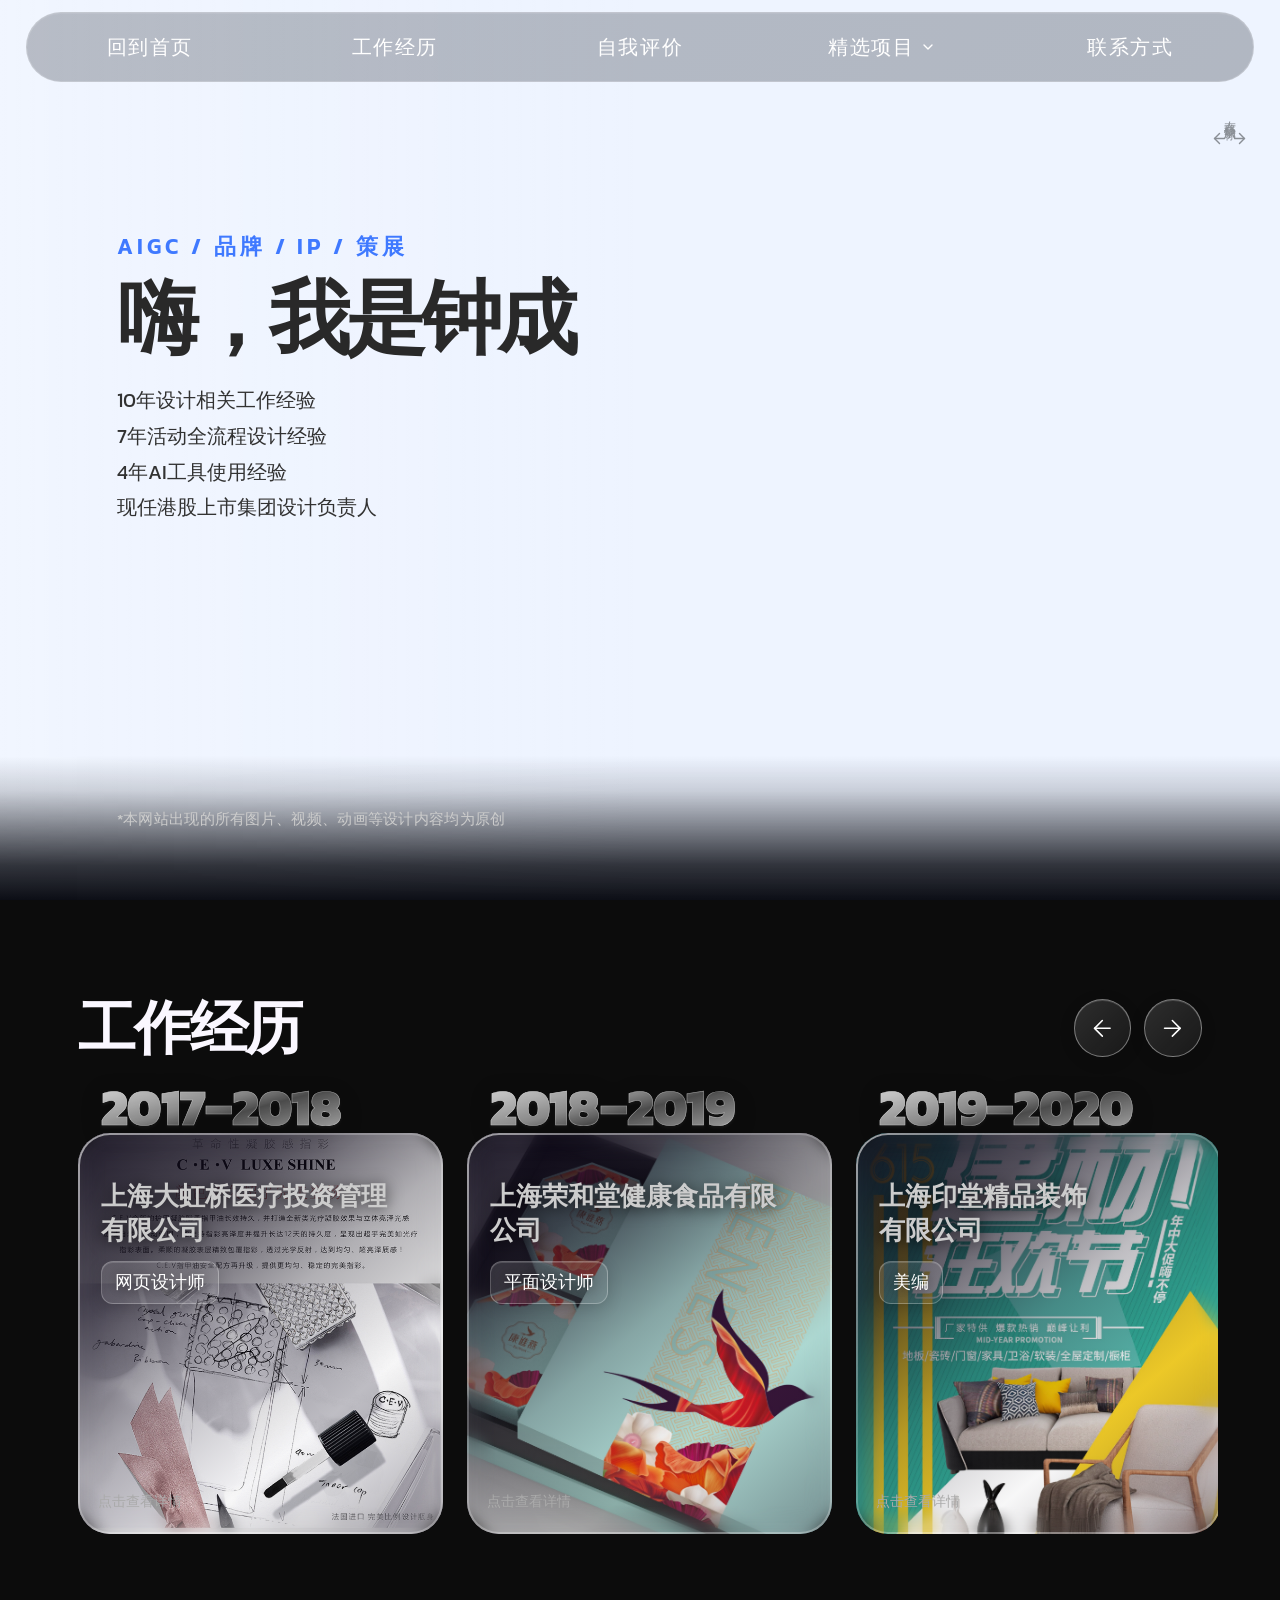
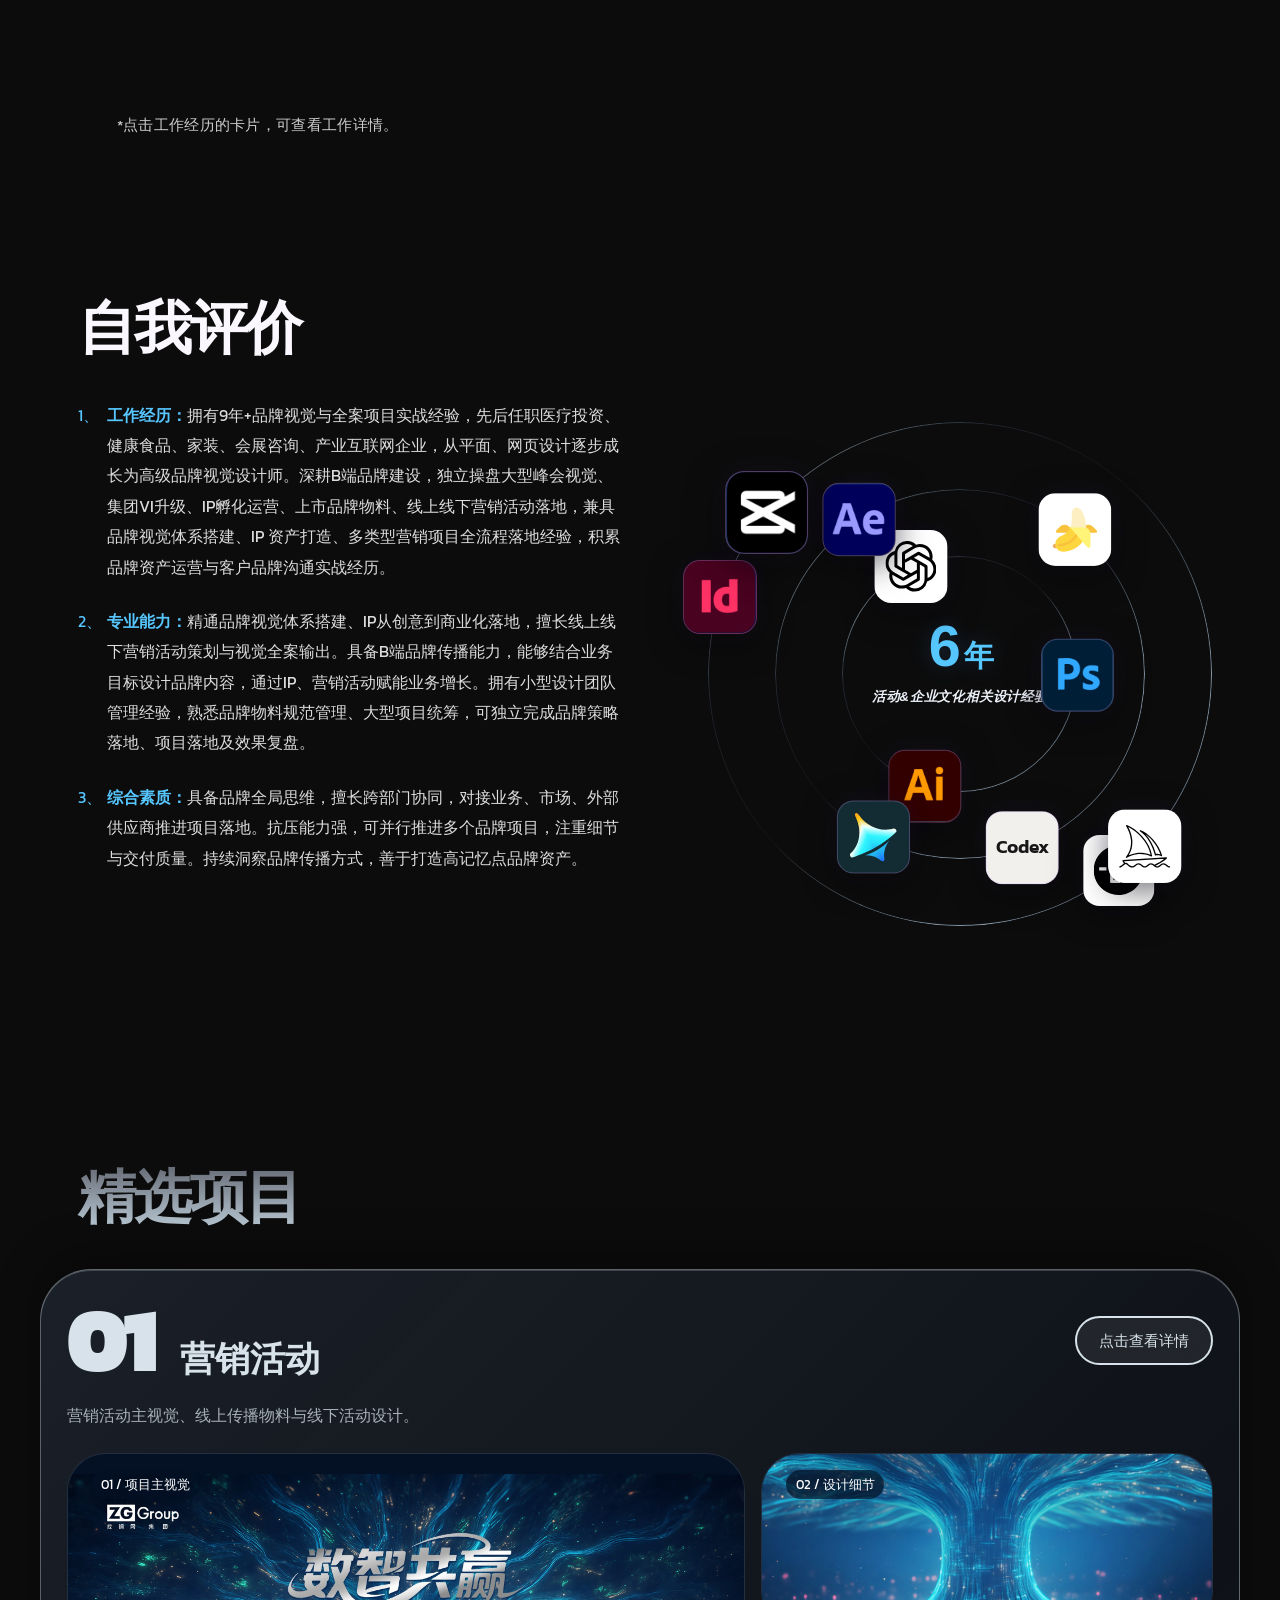
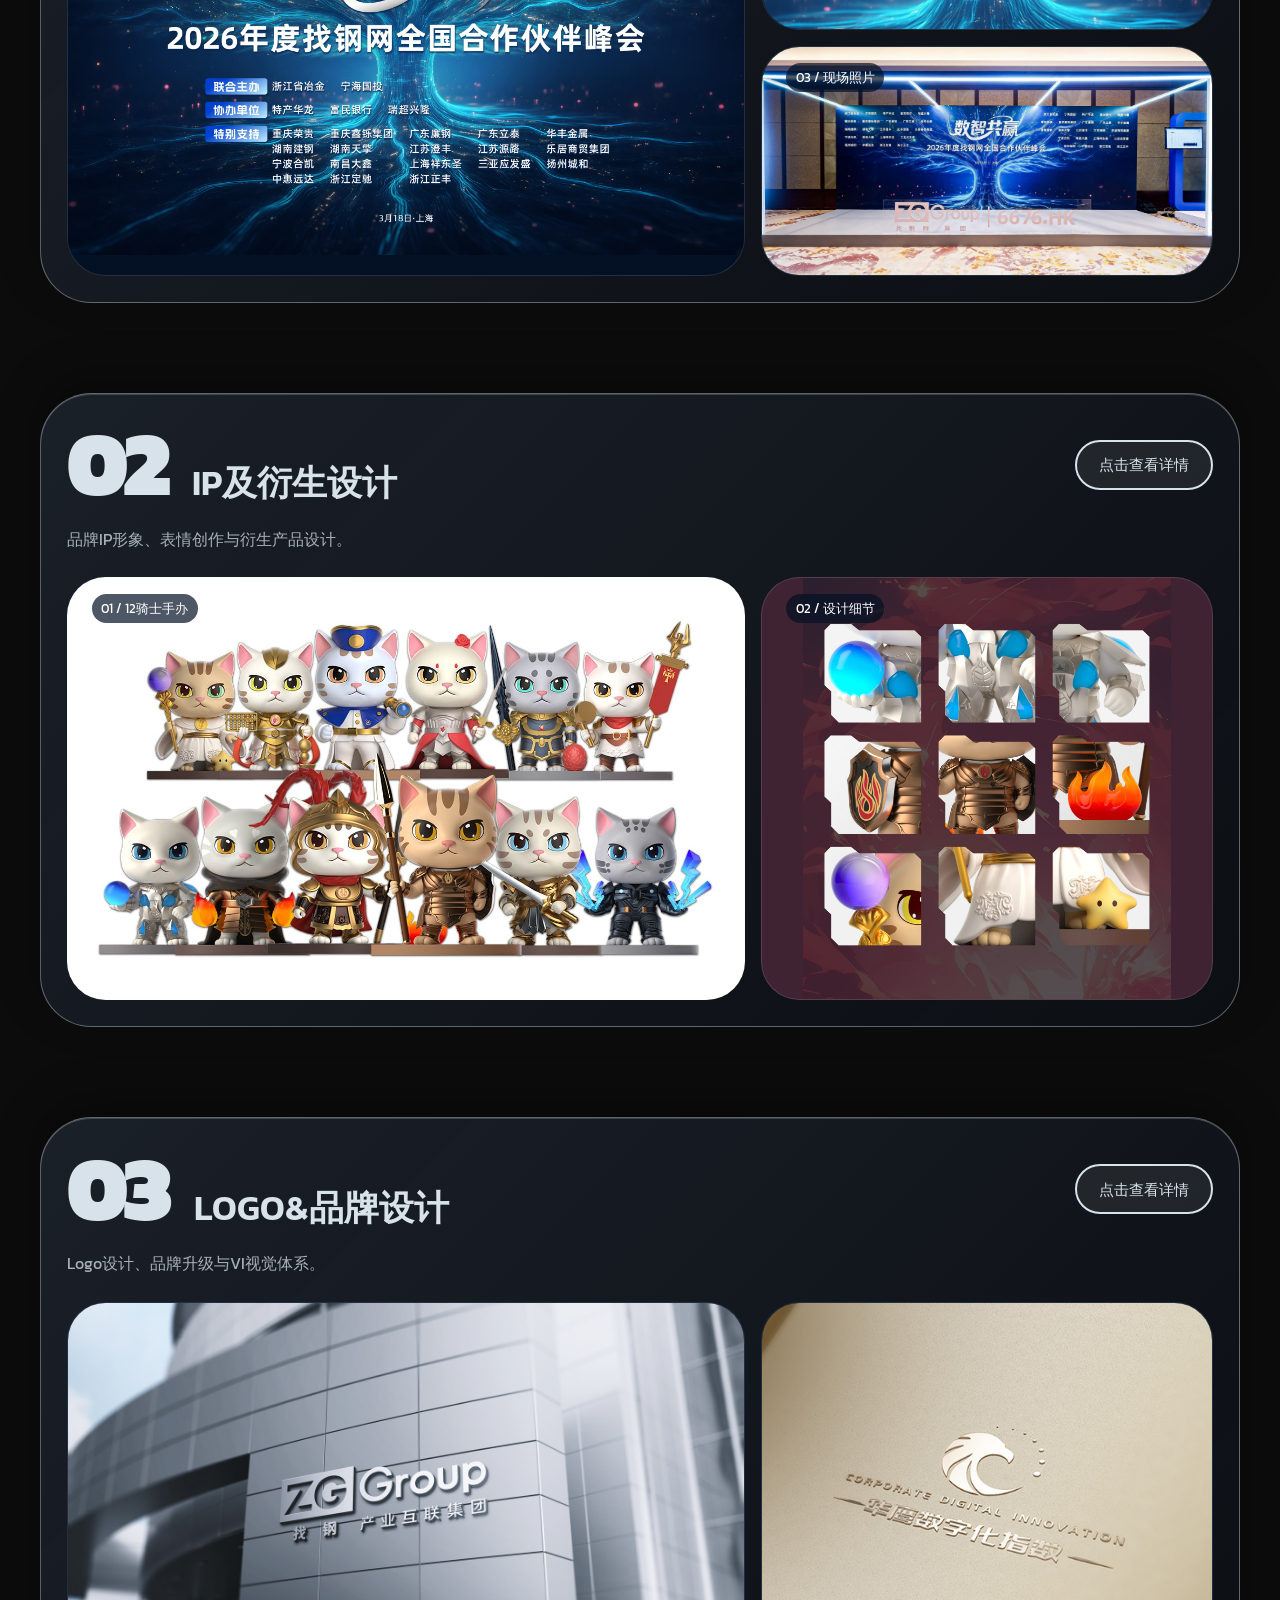
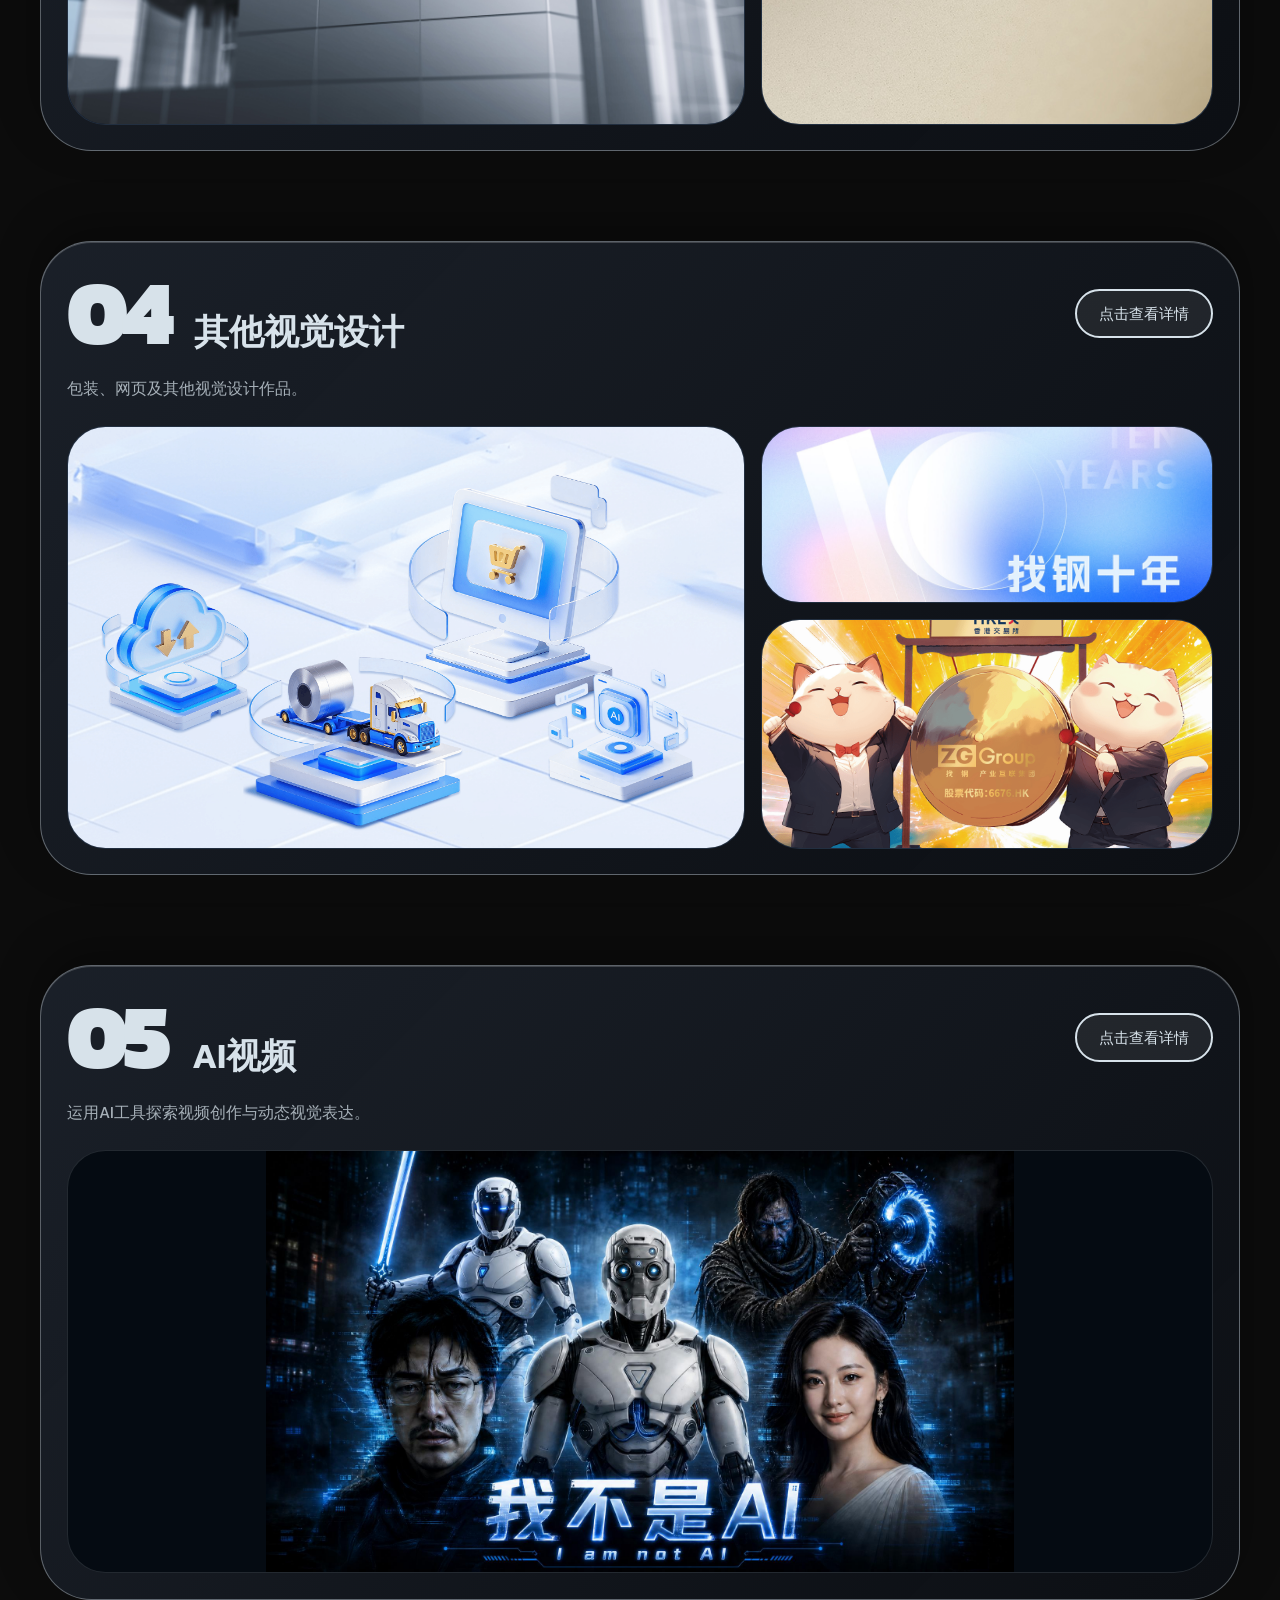
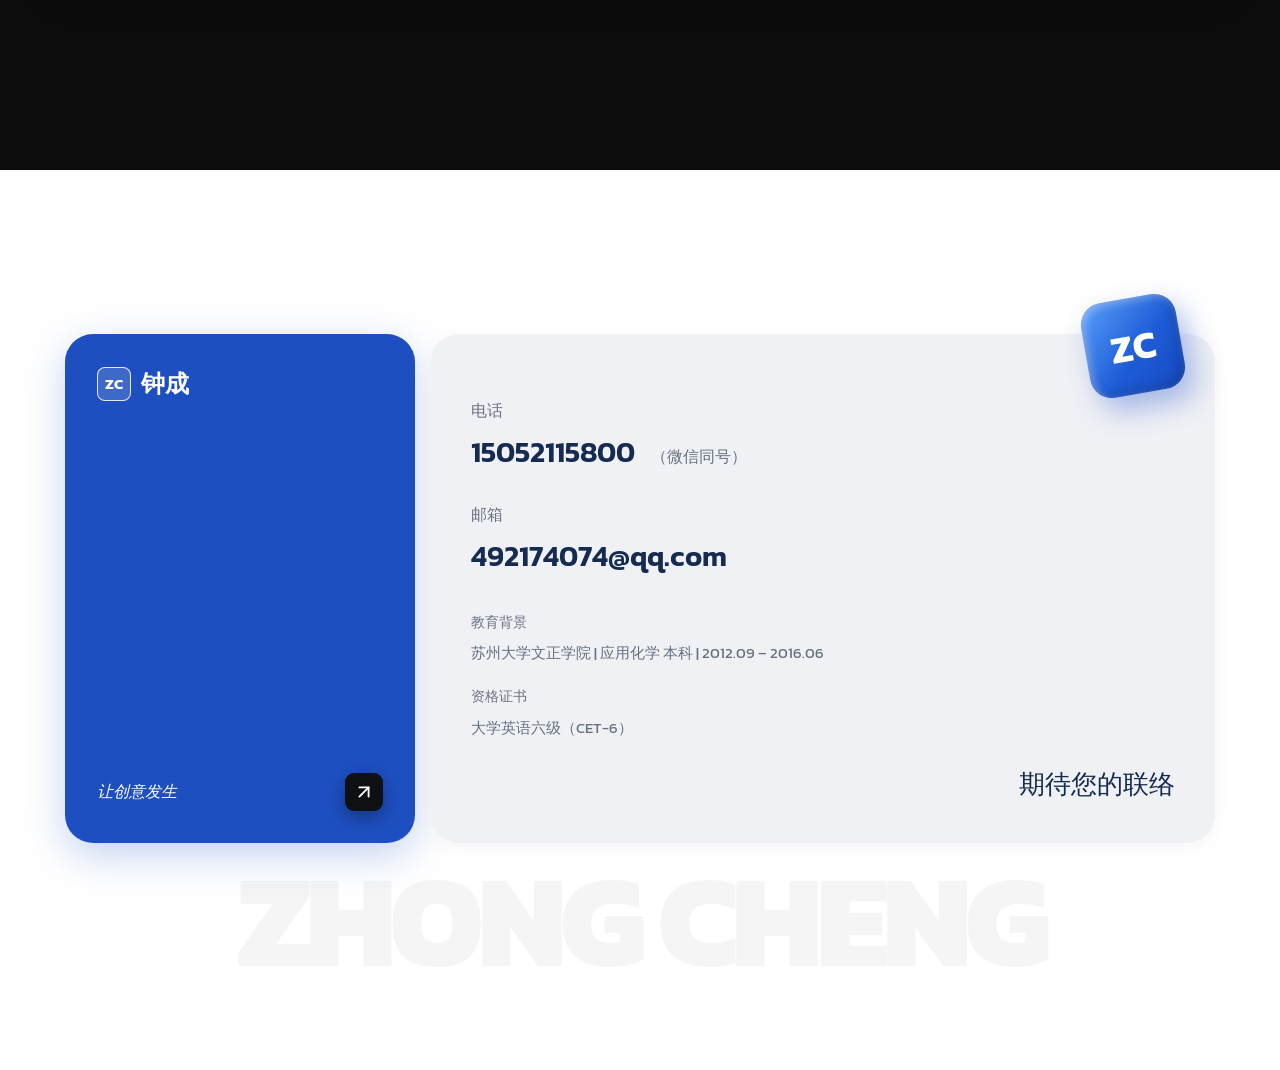
==== commit c91ae6f8: "Fix persistent projects navigation highlight" ====
--- a/index.html
+++ b/index.html
@@ -1,2 +1,2 @@
-<!DOCTYPE html><html lang="zh-CN"><head><meta charSet="utf-8"/><meta name="viewport" content="width=device-width, initial-scale=1"/><link rel="stylesheet" href="/_next/static/css/index.D8mVajhI.css" data-rsc-css-href="/_next/static/css/index.D8mVajhI.css" data-precedence="vite-rsc/importer-resources"/><link rel="modulepreload" fetchPriority="low" href="/_next/static/chunks/index-CXy24Ll4.js"/><script src="/_next/static/chunks/rolldown-runtime-C60lm6uB.js" type="module" async=""></script><script src="/_next/static/chunks/framework-D_rUT4EX.js" type="module" async=""></script><link rel="modulepreload" href="/_next/static/chunks/layout-segment-context-BmVyAHPQ.js" crossorigin=""/><link rel="modulepreload" href="/_next/static/chunks/page-o9ja8kW7.js" crossorigin=""/><link rel="modulepreload" href="/_next/static/chunks/site-nav-B0wUhJC4.js" crossorigin=""/><title>钟成 -- 品牌与视觉设计师</title><meta name="description" content="钟成的品牌、视觉、平面与 AI 创意作品集。"/><meta property="og:title" content="钟成 -- 品牌与视觉设计师"/><meta property="og:description" content="10年品牌与视觉设计 · 4年AI创意实践"/><meta property="og:image" content="https://zcxv88889.github.io/og.png"/><meta property="og:image:width" content="1672"/><meta property="og:image:height" content="941"/><meta property="og:image:alt" content="钟成品牌与视觉设计师作品集"/><meta name="twitter:card" content="summary_large_image"/><meta name="twitter:title" content="钟成 -- 品牌与视觉设计师"/><meta name="twitter:description" content="10年品牌与视觉设计 · 4年AI创意实践"/><meta name="twitter:image" content="https://zcxv88889.github.io/og.png"/><script>Object.assign(((self[Symbol.for("vinext.navigationRuntime")]??={bootstrap:{routeManifest:null},functions:{}}).bootstrap.rsc??={rsc:[]}),{params:{},nav:{"pathname":"/","searchParams":[]}})</script><link rel="modulepreload" href="/_next/static/chunks/index-CXy24Ll4.js" />
-</head><body><nav class="nav global-nav" aria-label="主导航"><a href="#top">回到首页</a><a href="#experience">工作经历</a><a href="#about">自我评价</a><div class="nav-projects"><a href="#projects">精选项目</a><button type="button" tabindex="0" data-base-ui-click-trigger="" id="base-ui-_R_7q5i_" aria-haspopup="dialog" aria-expanded="false" data-slot="popover-trigger" aria-label="展开精选项目分类" class="nav-projects-toggle"><svg xmlns="http://www.w3.org/2000/svg" width="16" height="16" viewBox="0 0 24 24" fill="none" stroke="currentColor" stroke-width="2" stroke-linecap="round" stroke-linejoin="round" class="lucide lucide-chevron-down" aria-hidden="true"><path d="m6 9 6 6 6-6"></path></svg></button></div><a href="#collaborate">联系方式</a></nav><main class="site-shell"><section class="hero hero-video-section" id="top"><video class="hero-video" src="/hero-interaction.mp4" muted="" playsInline="" preload="auto" aria-hidden="true"></video><div class="hero-video-shade" aria-hidden="true"></div><div class="hero-nav-space" aria-hidden="true"></div><div class="hero-copy"><span style="opacity:0;transform:translateY(12px)">AIGC / 品牌 / IP / 策展</span><div class="heading-mask"><h1 class="light-heading" style="transform:translateY(108%)">嗨，我是钟成</h1></div><p class="hero-summary" style="opacity:0;transform:translateY(18px)"><span>10年设计相关工作经验</span><span>7年活动全流程设计经验</span><span>4年AI工具使用经验</span><span>现任港股上市集团设计负责人</span></p></div><div class="hero-follow-note"><span>左右移动鼠标</span><span class="hero-follow-arrows" aria-hidden="true"><svg xmlns="http://www.w3.org/2000/svg" width="17" height="17" viewBox="0 0 24 24" fill="none" stroke="currentColor" stroke-width="2" stroke-linecap="round" stroke-linejoin="round" class="lucide lucide-arrow-left" aria-hidden="true"><path d="m12 19-7-7 7-7"></path><path d="M19 12H5"></path></svg><svg xmlns="http://www.w3.org/2000/svg" width="17" height="17" viewBox="0 0 24 24" fill="none" stroke="currentColor" stroke-width="2" stroke-linecap="round" stroke-linejoin="round" class="lucide lucide-arrow-right" aria-hidden="true"><path d="M5 12h14"></path><path d="m12 5 7 7-7 7"></path></svg></span></div><div class="hero-bottom hero-bottom-light" id="contact"><p class="originality-note">*本网站出现的所有图片、视频、动画等设计内容均为原创</p></div></section><div class="section-video-background" aria-hidden="true"><video muted="" loop="" playsInline="" preload="none" data-src="/section-background.mp4"></video></div><section class="experience-section" id="experience" aria-labelledby="experience-title"><div class="experience-inner"><header class="experience-header"><h2 id="experience-title">工作经历</h2><div class="experience-controls"><button type="button" aria-label="上一段工作经历"><svg xmlns="http://www.w3.org/2000/svg" width="24" height="24" viewBox="0 0 24 24" fill="none" stroke="currentColor" stroke-width="2" stroke-linecap="round" stroke-linejoin="round" class="lucide lucide-arrow-left" aria-hidden="true"><path d="m12 19-7-7 7-7"></path><path d="M19 12H5"></path></svg></button><button type="button" aria-label="下一段工作经历"><svg xmlns="http://www.w3.org/2000/svg" width="24" height="24" viewBox="0 0 24 24" fill="none" stroke="currentColor" stroke-width="2" stroke-linecap="round" stroke-linejoin="round" class="lucide lucide-arrow-right" aria-hidden="true"><path d="M5 12h14"></path><path d="m12 5 7 7-7 7"></path></svg></button></div></header><div class="experience-carousel" aria-label="工作经历卡片，可横向浏览"><div class="experience-group"><article class="experience-card experience-theme-4  "><div class="experience-art-frame"><img class="experience-art experience-art-dahongqiao" src="/dahongqiao-detail.jpg" alt="" loading="lazy"/></div><div class="experience-year">2017–2018</div><div class="experience-cover"><h3>上海大虹桥医疗投资管理有限公司</h3><p class="experience-role">网页设计师</p></div><div class="experience-details" id="experience-details-4" hidden=""><p class="experience-detail-title">上海大虹桥医疗投资管理有限公司</p><ul><li>负责医疗企业官网视觉维护与迭代，持续优化页面布局、视觉呈现与交互体验，提升网站浏览体验，保障线上品牌入口稳定运营。</li><li>承接品牌宣传物料视觉设计工作，严格遵循医疗品牌视觉规范，统一对外宣传视觉风格，输出配套平面素材，支撑企业品牌推广与市场宣传落地。</li></ul></div><button class="experience-toggle" type="button" aria-expanded="false" aria-controls="experience-details-4" aria-label="查看上海大虹桥医疗投资管理有限公司工作详情">点击查看详情</button></article><article class="experience-card experience-theme-3  "><div class="experience-art-frame"><img class="experience-art experience-art-ronghetang" src="/ronghetang-packaging.jpg" alt="" loading="lazy"/></div><div class="experience-year">2018–2019</div><div class="experience-cover"><h3>上海荣和堂健康食品有限公司</h3><p class="experience-role">平面设计师</p></div><div class="experience-details" id="experience-details-3" hidden=""><p class="experience-detail-title">上海荣和堂健康食品有限公司</p><ul><li>主导产品包装方案设计，统筹产品拍摄视觉标准，优化产品视觉呈现，强化产品市场吸引力与货架辨识度。</li><li>独立完成海报、易拉宝、H5 等各类推广物料设计，贴合品牌调性，输出全套视觉素材，保障各类营销活动顺利落地。</li></ul></div><button class="experience-toggle" type="button" aria-expanded="false" aria-controls="experience-details-3" aria-label="查看上海荣和堂健康食品有限公司工作详情">点击查看详情</button></article><article class="experience-card experience-theme-2  "><div class="experience-art-frame"><img class="experience-art experience-art-yintang" src="/yintang-poster.jpg" alt="" loading="lazy"/></div><div class="experience-year">2019–2020</div><div class="experience-cover"><h3>上海印堂精品装饰<br/><span style="white-space:nowrap">有限公司</span></h3><p class="experience-role">美编</p></div><div class="experience-details" id="experience-details-2" hidden=""><p class="experience-detail-title">上海印堂精品装饰有限公司</p><ul><li>1、<strong>展会视觉设计</strong>：参与2019、2020年上海家装博览会整体布展设计工作，优化展位视觉动线与引流视觉方案，强化展位视觉吸引力，有效提升展会现场客户驻足率与到访转化效果。</li><li>2、<strong>新媒体运营</strong>：负责公司公众号、大众点评、抖音等线上平台视觉内容运营，独立策划并制作图文、短视频等宣传物料，持续提升品牌线上曝光量与账号活跃度，助力线上品牌口碑传播。</li><li>3、<strong>品牌视觉落地</strong>：参与企业文化手册、企业品牌文化墙的设计制作工作，统一企业整体视觉输出标准，规范品牌视觉体系，助力企业品牌形象标准化、规范化建设。</li></ul></div><button class="experience-toggle" type="button" aria-expanded="false" aria-controls="experience-details-2" aria-label="查看上海印堂精品装饰有限公司工作详情">点击查看详情</button></article><article class="experience-card experience-theme-1  "><div class="experience-art-frame"><img class="experience-art experience-art-huaang" src="/huaang-cdie-home.jpg" alt="" loading="lazy"/></div><div class="experience-year">2020–2021</div><div class="experience-cover"><h3>上海华昂商务咨询<br/><span style="white-space:nowrap">有限公司</span></h3><p class="experience-role">视觉设计师</p></div><div class="experience-details" id="experience-details-1" hidden=""><p class="experience-detail-title">上海华昂商务咨询有限公司</p><ul><li>1、<strong>会展视觉统筹：</strong>独立负责2020中国数字化创新博览会（CDIE）主视觉体系搭建与全链路物料设计。本次大会参会2000+人、60+家展商，汇聚超过20家世界500强企业。统筹1个主会场+3个平行分会场的现场视觉布置、背景板、导视系统等落地工作，全程跟进设计输出、现场落地校验，保障这场国内顶尖数字化行业峰会视觉效果统一、会议流程顺利开展。</li><li>2、<strong>官网改版设计</strong>：主导企业官方网站整体改版与视觉迭代，结合公司高端B端峰会的品牌定位，重新规划页面视觉层级与交互逻辑，优化用户浏览动线，提升网站视觉质感与专业度，强化面向企业高管客户的品牌形象展示。</li><li>3、<strong>团队设计管理：</strong>管理2名助理设计师，根据会展、品牌项目分配设计任务，建立统一的设计输出规范、素材标准与评审流程，把控所有项目设计交付质量，规范团队工作流，持续提升团队设计产出效率与成品稳定性。</li></ul></div><button class="experience-toggle" type="button" aria-expanded="false" aria-controls="experience-details-1" aria-label="查看上海华昂商务咨询有限公司工作详情">点击查看详情</button></article><article class="experience-card experience-theme-0  "><div class="experience-art-frame"><img class="experience-art experience-art-zhaogang" src="/zhaogang-youth-poster.jpg" alt="" loading="lazy"/></div><div class="experience-year">2021–至今</div><div class="experience-cover"><h3>上海找钢网信息科技股份有限公司</h3><p class="experience-role">高级视觉 &amp; 品牌设计师</p></div><div class="experience-details" id="experience-details-0" hidden=""><p class="experience-detail-title">上海找钢网信息科技股份有限公司</p><ul><li><strong>工作概述：</strong>任职期间担任集团高级视觉 &amp; 品牌设计师，统筹多条业务线营销视觉、品牌 VI 升级、集团 IP 孵化，负责上市关键阶段全系列品牌物料设计，同时落地企业文化空间视觉项目，兼顾品牌策略、创意落地与集团品牌资产建设。</li><li>1、<strong>营销视觉落地：</strong>负责电商、金融、物流、国际业务多条业务线营销活动视觉策略制定与全链路设计落地，年均支撑30 +场线上线下营销活动，通过系统化视觉方案提升品牌曝光量，助力业务获客与转化增长。</li><li>2、<strong>品牌体系搭建：</strong>主导集团及子品牌 Logo 升级、VI视觉规范体系搭建落地，统一全国各分站品牌视觉形象，推动集团品牌素材集中化管理，实现多业务板块视觉标准统一，降低跨部门设计沟通成本。</li><li>3、<strong>品牌IP运营：</strong>孵化运营集团核心IP“胖猫”，完成12骑士团系列手办设计，并设计一系列手办相关的运营活动，精准触达5000+核心B端客户，赋能业务线实现平均20%业绩提升；创作IP动态表情包，累计发送量超130万次、下载量突破5万次，连续两年斩获微信表情官方平台“年度优秀表情艺术家”称号。</li><li>4、<strong>上市视觉统筹：</strong>统筹集团上市全周期品牌视觉物料，包含路演 PPT、年度报告、业绩公告、上市晚宴主视觉及配套物料，严格把控品牌视觉输出，保障上市关键节点对外品牌形象专业、统一。</li><li>5、<strong>企业文化视觉</strong>：统筹总部及全国分站企业文化空间设计，负责企业展厅迭代更新、文化墙、员工主题活动视觉设计，打造沉浸式企业视觉场景，强化内部文化感知，提升团队凝聚力。</li></ul></div><button class="experience-toggle" type="button" aria-expanded="false" aria-controls="experience-details-0" aria-label="查看上海找钢网信息科技股份有限公司工作详情">点击查看详情</button></article><div class="experience-cycle-divider" aria-hidden="true"><span class="experience-cycle-line"></span><span>职业历程</span><svg xmlns="http://www.w3.org/2000/svg" width="24" height="24" viewBox="0 0 24 24" fill="none" stroke="currentColor" stroke-width="2" stroke-linecap="round" stroke-linejoin="round" class="lucide lucide-arrow-right" aria-hidden="true"><path d="M5 12h14"></path><path d="m12 5 7 7-7 7"></path></svg><small>2017 — 至今</small><span class="experience-cycle-line"></span></div></div><div class="experience-group"><article class="experience-card experience-theme-4  "><div class="experience-art-frame"><img class="experience-art experience-art-dahongqiao" src="/dahongqiao-detail.jpg" alt="" loading="lazy"/></div><div class="experience-year">2017–2018</div><div class="experience-cover"><h3>上海大虹桥医疗投资管理有限公司</h3><p class="experience-role">网页设计师</p></div><div class="experience-details" id="experience-details-9" hidden=""><p class="experience-detail-title">上海大虹桥医疗投资管理有限公司</p><ul><li>负责医疗企业官网视觉维护与迭代，持续优化页面布局、视觉呈现与交互体验，提升网站浏览体验，保障线上品牌入口稳定运营。</li><li>承接品牌宣传物料视觉设计工作，严格遵循医疗品牌视觉规范，统一对外宣传视觉风格，输出配套平面素材，支撑企业品牌推广与市场宣传落地。</li></ul></div><button class="experience-toggle" type="button" aria-expanded="false" aria-controls="experience-details-9" aria-label="查看上海大虹桥医疗投资管理有限公司工作详情">点击查看详情</button></article><article class="experience-card experience-theme-3  "><div class="experience-art-frame"><img class="experience-art experience-art-ronghetang" src="/ronghetang-packaging.jpg" alt="" loading="lazy"/></div><div class="experience-year">2018–2019</div><div class="experience-cover"><h3>上海荣和堂健康食品有限公司</h3><p class="experience-role">平面设计师</p></div><div class="experience-details" id="experience-details-8" hidden=""><p class="experience-detail-title">上海荣和堂健康食品有限公司</p><ul><li>主导产品包装方案设计，统筹产品拍摄视觉标准，优化产品视觉呈现，强化产品市场吸引力与货架辨识度。</li><li>独立完成海报、易拉宝、H5 等各类推广物料设计，贴合品牌调性，输出全套视觉素材，保障各类营销活动顺利落地。</li></ul></div><button class="experience-toggle" type="button" aria-expanded="false" aria-controls="experience-details-8" aria-label="查看上海荣和堂健康食品有限公司工作详情">点击查看详情</button></article><article class="experience-card experience-theme-2  "><div class="experience-art-frame"><img class="experience-art experience-art-yintang" src="/yintang-poster.jpg" alt="" loading="lazy"/></div><div class="experience-year">2019–2020</div><div class="experience-cover"><h3>上海印堂精品装饰<br/><span style="white-space:nowrap">有限公司</span></h3><p class="experience-role">美编</p></div><div class="experience-details" id="experience-details-7" hidden=""><p class="experience-detail-title">上海印堂精品装饰有限公司</p><ul><li>1、<strong>展会视觉设计</strong>：参与2019、2020年上海家装博览会整体布展设计工作，优化展位视觉动线与引流视觉方案，强化展位视觉吸引力，有效提升展会现场客户驻足率与到访转化效果。</li><li>2、<strong>新媒体运营</strong>：负责公司公众号、大众点评、抖音等线上平台视觉内容运营，独立策划并制作图文、短视频等宣传物料，持续提升品牌线上曝光量与账号活跃度，助力线上品牌口碑传播。</li><li>3、<strong>品牌视觉落地</strong>：参与企业文化手册、企业品牌文化墙的设计制作工作，统一企业整体视觉输出标准，规范品牌视觉体系，助力企业品牌形象标准化、规范化建设。</li></ul></div><button class="experience-toggle" type="button" aria-expanded="false" aria-controls="experience-details-7" aria-label="查看上海印堂精品装饰有限公司工作详情">点击查看详情</button></article><article class="experience-card experience-theme-1  "><div class="experience-art-frame"><img class="experience-art experience-art-huaang" src="/huaang-cdie-home.jpg" alt="" loading="lazy"/></div><div class="experience-year">2020–2021</div><div class="experience-cover"><h3>上海华昂商务咨询<br/><span style="white-space:nowrap">有限公司</span></h3><p class="experience-role">视觉设计师</p></div><div class="experience-details" id="experience-details-6" hidden=""><p class="experience-detail-title">上海华昂商务咨询有限公司</p><ul><li>1、<strong>会展视觉统筹：</strong>独立负责2020中国数字化创新博览会（CDIE）主视觉体系搭建与全链路物料设计。本次大会参会2000+人、60+家展商，汇聚超过20家世界500强企业。统筹1个主会场+3个平行分会场的现场视觉布置、背景板、导视系统等落地工作，全程跟进设计输出、现场落地校验，保障这场国内顶尖数字化行业峰会视觉效果统一、会议流程顺利开展。</li><li>2、<strong>官网改版设计</strong>：主导企业官方网站整体改版与视觉迭代，结合公司高端B端峰会的品牌定位，重新规划页面视觉层级与交互逻辑，优化用户浏览动线，提升网站视觉质感与专业度，强化面向企业高管客户的品牌形象展示。</li><li>3、<strong>团队设计管理：</strong>管理2名助理设计师，根据会展、品牌项目分配设计任务，建立统一的设计输出规范、素材标准与评审流程，把控所有项目设计交付质量，规范团队工作流，持续提升团队设计产出效率与成品稳定性。</li></ul></div><button class="experience-toggle" type="button" aria-expanded="false" aria-controls="experience-details-6" aria-label="查看上海华昂商务咨询有限公司工作详情">点击查看详情</button></article><article class="experience-card experience-theme-0  "><div class="experience-art-frame"><img class="experience-art experience-art-zhaogang" src="/zhaogang-youth-poster.jpg" alt="" loading="lazy"/></div><div class="experience-year">2021–至今</div><div class="experience-cover"><h3>上海找钢网信息科技股份有限公司</h3><p class="experience-role">高级视觉 &amp; 品牌设计师</p></div><div class="experience-details" id="experience-details-5" hidden=""><p class="experience-detail-title">上海找钢网信息科技股份有限公司</p><ul><li><strong>工作概述：</strong>任职期间担任集团高级视觉 &amp; 品牌设计师，统筹多条业务线营销视觉、品牌 VI 升级、集团 IP 孵化，负责上市关键阶段全系列品牌物料设计，同时落地企业文化空间视觉项目，兼顾品牌策略、创意落地与集团品牌资产建设。</li><li>1、<strong>营销视觉落地：</strong>负责电商、金融、物流、国际业务多条业务线营销活动视觉策略制定与全链路设计落地，年均支撑30 +场线上线下营销活动，通过系统化视觉方案提升品牌曝光量，助力业务获客与转化增长。</li><li>2、<strong>品牌体系搭建：</strong>主导集团及子品牌 Logo 升级、VI视觉规范体系搭建落地，统一全国各分站品牌视觉形象，推动集团品牌素材集中化管理，实现多业务板块视觉标准统一，降低跨部门设计沟通成本。</li><li>3、<strong>品牌IP运营：</strong>孵化运营集团核心IP“胖猫”，完成12骑士团系列手办设计，并设计一系列手办相关的运营活动，精准触达5000+核心B端客户，赋能业务线实现平均20%业绩提升；创作IP动态表情包，累计发送量超130万次、下载量突破5万次，连续两年斩获微信表情官方平台“年度优秀表情艺术家”称号。</li><li>4、<strong>上市视觉统筹：</strong>统筹集团上市全周期品牌视觉物料，包含路演 PPT、年度报告、业绩公告、上市晚宴主视觉及配套物料，严格把控品牌视觉输出，保障上市关键节点对外品牌形象专业、统一。</li><li>5、<strong>企业文化视觉</strong>：统筹总部及全国分站企业文化空间设计，负责企业展厅迭代更新、文化墙、员工主题活动视觉设计，打造沉浸式企业视觉场景，强化内部文化感知，提升团队凝聚力。</li></ul></div><button class="experience-toggle" type="button" aria-expanded="false" aria-controls="experience-details-5" aria-label="查看上海找钢网信息科技股份有限公司工作详情">点击查看详情</button></article><div class="experience-cycle-divider" aria-hidden="true"><span class="experience-cycle-line"></span><span>职业历程</span><svg xmlns="http://www.w3.org/2000/svg" width="24" height="24" viewBox="0 0 24 24" fill="none" stroke="currentColor" stroke-width="2" stroke-linecap="round" stroke-linejoin="round" class="lucide lucide-arrow-right" aria-hidden="true"><path d="M5 12h14"></path><path d="m12 5 7 7-7 7"></path></svg><small>2017 — 至今</small><span class="experience-cycle-line"></span></div></div><div class="experience-group"><article class="experience-card experience-theme-4  "><div class="experience-art-frame"><img class="experience-art experience-art-dahongqiao" src="/dahongqiao-detail.jpg" alt="" loading="lazy"/></div><div class="experience-year">2017–2018</div><div class="experience-cover"><h3>上海大虹桥医疗投资管理有限公司</h3><p class="experience-role">网页设计师</p></div><div class="experience-details" id="experience-details-14" hidden=""><p class="experience-detail-title">上海大虹桥医疗投资管理有限公司</p><ul><li>负责医疗企业官网视觉维护与迭代，持续优化页面布局、视觉呈现与交互体验，提升网站浏览体验，保障线上品牌入口稳定运营。</li><li>承接品牌宣传物料视觉设计工作，严格遵循医疗品牌视觉规范，统一对外宣传视觉风格，输出配套平面素材，支撑企业品牌推广与市场宣传落地。</li></ul></div><button class="experience-toggle" type="button" aria-expanded="false" aria-controls="experience-details-14" aria-label="查看上海大虹桥医疗投资管理有限公司工作详情">点击查看详情</button></article><article class="experience-card experience-theme-3  "><div class="experience-art-frame"><img class="experience-art experience-art-ronghetang" src="/ronghetang-packaging.jpg" alt="" loading="lazy"/></div><div class="experience-year">2018–2019</div><div class="experience-cover"><h3>上海荣和堂健康食品有限公司</h3><p class="experience-role">平面设计师</p></div><div class="experience-details" id="experience-details-13" hidden=""><p class="experience-detail-title">上海荣和堂健康食品有限公司</p><ul><li>主导产品包装方案设计，统筹产品拍摄视觉标准，优化产品视觉呈现，强化产品市场吸引力与货架辨识度。</li><li>独立完成海报、易拉宝、H5 等各类推广物料设计，贴合品牌调性，输出全套视觉素材，保障各类营销活动顺利落地。</li></ul></div><button class="experience-toggle" type="button" aria-expanded="false" aria-controls="experience-details-13" aria-label="查看上海荣和堂健康食品有限公司工作详情">点击查看详情</button></article><article class="experience-card experience-theme-2  "><div class="experience-art-frame"><img class="experience-art experience-art-yintang" src="/yintang-poster.jpg" alt="" loading="lazy"/></div><div class="experience-year">2019–2020</div><div class="experience-cover"><h3>上海印堂精品装饰<br/><span style="white-space:nowrap">有限公司</span></h3><p class="experience-role">美编</p></div><div class="experience-details" id="experience-details-12" hidden=""><p class="experience-detail-title">上海印堂精品装饰有限公司</p><ul><li>1、<strong>展会视觉设计</strong>：参与2019、2020年上海家装博览会整体布展设计工作，优化展位视觉动线与引流视觉方案，强化展位视觉吸引力，有效提升展会现场客户驻足率与到访转化效果。</li><li>2、<strong>新媒体运营</strong>：负责公司公众号、大众点评、抖音等线上平台视觉内容运营，独立策划并制作图文、短视频等宣传物料，持续提升品牌线上曝光量与账号活跃度，助力线上品牌口碑传播。</li><li>3、<strong>品牌视觉落地</strong>：参与企业文化手册、企业品牌文化墙的设计制作工作，统一企业整体视觉输出标准，规范品牌视觉体系，助力企业品牌形象标准化、规范化建设。</li></ul></div><button class="experience-toggle" type="button" aria-expanded="false" aria-controls="experience-details-12" aria-label="查看上海印堂精品装饰有限公司工作详情">点击查看详情</button></article><article class="experience-card experience-theme-1  "><div class="experience-art-frame"><img class="experience-art experience-art-huaang" src="/huaang-cdie-home.jpg" alt="" loading="lazy"/></div><div class="experience-year">2020–2021</div><div class="experience-cover"><h3>上海华昂商务咨询<br/><span style="white-space:nowrap">有限公司</span></h3><p class="experience-role">视觉设计师</p></div><div class="experience-details" id="experience-details-11" hidden=""><p class="experience-detail-title">上海华昂商务咨询有限公司</p><ul><li>1、<strong>会展视觉统筹：</strong>独立负责2020中国数字化创新博览会（CDIE）主视觉体系搭建与全链路物料设计。本次大会参会2000+人、60+家展商，汇聚超过20家世界500强企业。统筹1个主会场+3个平行分会场的现场视觉布置、背景板、导视系统等落地工作，全程跟进设计输出、现场落地校验，保障这场国内顶尖数字化行业峰会视觉效果统一、会议流程顺利开展。</li><li>2、<strong>官网改版设计</strong>：主导企业官方网站整体改版与视觉迭代，结合公司高端B端峰会的品牌定位，重新规划页面视觉层级与交互逻辑，优化用户浏览动线，提升网站视觉质感与专业度，强化面向企业高管客户的品牌形象展示。</li><li>3、<strong>团队设计管理：</strong>管理2名助理设计师，根据会展、品牌项目分配设计任务，建立统一的设计输出规范、素材标准与评审流程，把控所有项目设计交付质量，规范团队工作流，持续提升团队设计产出效率与成品稳定性。</li></ul></div><button class="experience-toggle" type="button" aria-expanded="false" aria-controls="experience-details-11" aria-label="查看上海华昂商务咨询有限公司工作详情">点击查看详情</button></article><article class="experience-card experience-theme-0  "><div class="experience-art-frame"><img class="experience-art experience-art-zhaogang" src="/zhaogang-youth-poster.jpg" alt="" loading="lazy"/></div><div class="experience-year">2021–至今</div><div class="experience-cover"><h3>上海找钢网信息科技股份有限公司</h3><p class="experience-role">高级视觉 &amp; 品牌设计师</p></div><div class="experience-details" id="experience-details-10" hidden=""><p class="experience-detail-title">上海找钢网信息科技股份有限公司</p><ul><li><strong>工作概述：</strong>任职期间担任集团高级视觉 &amp; 品牌设计师，统筹多条业务线营销视觉、品牌 VI 升级、集团 IP 孵化，负责上市关键阶段全系列品牌物料设计，同时落地企业文化空间视觉项目，兼顾品牌策略、创意落地与集团品牌资产建设。</li><li>1、<strong>营销视觉落地：</strong>负责电商、金融、物流、国际业务多条业务线营销活动视觉策略制定与全链路设计落地，年均支撑30 +场线上线下营销活动，通过系统化视觉方案提升品牌曝光量，助力业务获客与转化增长。</li><li>2、<strong>品牌体系搭建：</strong>主导集团及子品牌 Logo 升级、VI视觉规范体系搭建落地，统一全国各分站品牌视觉形象，推动集团品牌素材集中化管理，实现多业务板块视觉标准统一，降低跨部门设计沟通成本。</li><li>3、<strong>品牌IP运营：</strong>孵化运营集团核心IP“胖猫”，完成12骑士团系列手办设计，并设计一系列手办相关的运营活动，精准触达5000+核心B端客户，赋能业务线实现平均20%业绩提升；创作IP动态表情包，累计发送量超130万次、下载量突破5万次，连续两年斩获微信表情官方平台“年度优秀表情艺术家”称号。</li><li>4、<strong>上市视觉统筹：</strong>统筹集团上市全周期品牌视觉物料，包含路演 PPT、年度报告、业绩公告、上市晚宴主视觉及配套物料，严格把控品牌视觉输出，保障上市关键节点对外品牌形象专业、统一。</li><li>5、<strong>企业文化视觉</strong>：统筹总部及全国分站企业文化空间设计，负责企业展厅迭代更新、文化墙、员工主题活动视觉设计，打造沉浸式企业视觉场景，强化内部文化感知，提升团队凝聚力。</li></ul></div><button class="experience-toggle" type="button" aria-expanded="false" aria-controls="experience-details-10" aria-label="查看上海找钢网信息科技股份有限公司工作详情">点击查看详情</button></article><div class="experience-cycle-divider" aria-hidden="true"><span class="experience-cycle-line"></span><span>职业历程</span><svg xmlns="http://www.w3.org/2000/svg" width="24" height="24" viewBox="0 0 24 24" fill="none" stroke="currentColor" stroke-width="2" stroke-linecap="round" stroke-linejoin="round" class="lucide lucide-arrow-right" aria-hidden="true"><path d="M5 12h14"></path><path d="m12 5 7 7-7 7"></path></svg><small>2017 — 至今</small><span class="experience-cycle-line"></span></div></div></div></div><p class="experience-note">*点击工作经历的卡片，可查看工作详情。</p></section><section class="capabilities-section" id="about"><div class="capabilities-layout"><div class="capabilities-copy" style="opacity:0;transform:translateY(36px)"><h2 class="capabilities-heading">自我评价</h2><ol><li><strong>工作经历：</strong>拥有9年+品牌视觉与全案项目实战经验，先后任职医疗投资、健康食品、家装、会展咨询、产业互联网企业，从平面、网页设计逐步成长为高级品牌视觉设计师。深耕B端品牌建设，独立操盘大型峰会视觉、集团VI升级、IP孵化运营、上市品牌物料、线上线下营销活动落地，兼具品牌视觉体系搭建、IP 资产打造、多类型营销项目全流程落地经验，积累品牌资产运营与客户品牌沟通实战经历。</li><li><strong>专业能力：</strong>精通品牌视觉体系搭建、IP从创意到商业化落地，擅长线上线下营销活动策划与视觉全案输出。具备B端品牌传播能力，能够结合业务目标设计品牌内容，通过IP、营销活动赋能业务增长。拥有小型设计团队管理经验，熟悉品牌物料规范管理、大型项目统筹，可独立完成品牌策略落地、项目落地及效果复盘。</li><li><strong>综合素质：</strong>具备品牌全局思维，擅长跨部门协同，对接业务、市场、外部供应商推进项目落地。抗压能力强，可并行推进多个品牌项目，注重细节与交付质量。持续洞察品牌传播方式，善于打造高记忆点品牌资产。</li></ol></div><div class="tool-orbits" aria-label="设计工具：Photoshop、Illustrator、Codex、即梦、Lovart、InDesign、AE、剪映、Midjourney、Nano Banana 2、ChatGPT"><div class="orbit-center"><div class="orbit-metric" style="opacity:0;transform:translateY(18px) scale(0.8)"><strong><small></small>6<small>年</small></strong><span>活动&amp;企业文化相关设计经验</span></div></div><div class="tool-orbit tool-orbit-1"><div class="orbit-line"></div><div class="orbit-spin" style="transform:none"><div class="orbit-anchor" style="left:100%;top:50%"><div class="orbit-counter" style="transform:none"><div class="tool-badge tool-badge-ps" style="opacity:0;transform:scale(0.2)"><img src="/ps-user.png" alt="Ps"/></div></div></div></div><div class="orbit-spin" style="transform:rotate(120deg)"><div class="orbit-anchor" style="left:100%;top:50%"><div class="orbit-counter" style="transform:rotate(-120deg)"><div class="tool-badge tool-badge-ai" style="opacity:0;transform:scale(0.2)"><img src="/ai-user.png" alt="Ai"/></div></div></div></div><div class="orbit-spin" style="transform:rotate(240deg)"><div class="orbit-anchor" style="left:100%;top:50%"><div class="orbit-counter" style="transform:rotate(-240deg)"><div class="tool-badge tool-badge-chatgpt" style="opacity:0;transform:scale(0.2)"><img src="/chatgpt-logo.svg" alt="ChatGPT"/></div></div></div></div></div><div class="tool-orbit tool-orbit-2"><div class="orbit-line"></div><div class="orbit-spin" style="transform:rotate(40deg)"><div class="orbit-anchor" style="left:100%;top:50%"><div class="orbit-counter" style="transform:rotate(-40deg)"><div class="tool-badge tool-badge-codex" style="opacity:0;transform:scale(0.2)">Codex</div></div></div></div><div class="orbit-spin" style="transform:rotate(130deg)"><div class="orbit-anchor" style="left:100%;top:50%"><div class="orbit-counter" style="transform:rotate(-130deg)"><div class="tool-badge tool-badge-即梦" style="opacity:0;transform:scale(0.2)"><img src="/jimeng-logo.svg" alt="即梦"/></div></div></div></div><div class="orbit-spin" style="transform:rotate(220deg)"><div class="orbit-anchor" style="left:100%;top:50%"><div class="orbit-counter" style="transform:rotate(-220deg)"><div class="tool-badge tool-badge-ae" style="opacity:0;transform:scale(0.2)"><img src="/ae-user.png" alt="AE"/></div></div></div></div><div class="orbit-spin" style="transform:rotate(310deg)"><div class="orbit-anchor" style="left:100%;top:50%"><div class="orbit-counter" style="transform:rotate(-310deg)"><div class="tool-badge tool-badge-nanobanana2" style="opacity:0;transform:scale(0.2)"><img src="/nanobanana-logo.svg" alt="NanoBanana2"/></div></div></div></div></div><div class="tool-orbit tool-orbit-3"><div class="orbit-line"></div><div class="orbit-spin" style="transform:rotate(80deg)"><div class="orbit-anchor" style="left:100%;top:50%"><div class="orbit-counter" style="transform:rotate(-80deg)"><div class="tool-badge tool-badge-lovart" style="opacity:0;transform:scale(0.2)"><img src="/lovart-logo.svg" alt="lovart"/></div></div></div></div><div class="orbit-spin" style="transform:rotate(170deg)"><div class="orbit-anchor" style="left:100%;top:50%"><div class="orbit-counter" style="transform:rotate(-170deg)"><div class="tool-badge tool-badge-id" style="opacity:0;transform:scale(0.2)"><img src="/id-user.png" alt="Id"/></div></div></div></div><div class="orbit-spin" style="transform:rotate(260deg)"><div class="orbit-anchor" style="left:100%;top:50%"><div class="orbit-counter" style="transform:rotate(-260deg)"><div class="tool-badge tool-badge-剪映" style="opacity:0;transform:scale(0.2)"><img src="/jianying-user.png" alt="剪映"/></div></div></div></div><div class="orbit-spin" style="transform:rotate(350deg)"><div class="orbit-anchor" style="left:100%;top:50%"><div class="orbit-counter" style="transform:rotate(-350deg)"><div class="tool-badge tool-badge-midjourney" style="opacity:0;transform:scale(0.2)"><img src="/midjourney-logo.svg" alt="Midjourney"/></div></div></div></div></div></div></div></section><section class="stack-projects-section" id="projects"><div class="" style="opacity:0;transform:translateY(36px)"><h2 class="stack-projects-title">精选项目</h2></div><div class="stack-projects-list"><article class="stack-project-card" style="top:calc(6rem + 0px);transform:none"><header class="stack-project-header"><span class="stack-project-number">0<!-- -->1</span><div class="stack-project-name"><h3>营销活动</h3></div><a class="stack-project-result project-card-details" href="/projects/marketing" aria-label="点击查看营销活动详情">点击查看详情</a></header><p class="stack-project-description">营销活动主视觉、线上传播物料与线下活动设计。</p><div class="stack-project-images" aria-label="营销活动项目展示"><div class="stack-project-placeholder stack-project-cover stack-project-photo"><img src="/marketing-summit-keyvisual.jpg" alt="项目主视觉：2026年度找钢网全国合作伙伴峰会——数智共赢" loading="lazy"/><span>01 / 项目主视觉</span></div><div class="stack-project-placeholder stack-project-photo stack-project-detail"><img src="/marketing-summit-detail.jpg" alt="设计细节：蓝色数智光流树" loading="lazy"/><span>02 / 设计细节</span></div><div class="stack-project-placeholder stack-project-photo"><img src="/marketing-summit-application.jpg" alt="现场照片：找钢网全国合作伙伴峰会现场" loading="lazy"/><span>03 / 现场照片</span></div></div></article><article class="stack-project-card" style="top:calc(6rem + 28px);transform:none"><header class="stack-project-header"><span class="stack-project-number">0<!-- -->2</span><div class="stack-project-name"><h3>IP及衍生设计</h3></div><a class="stack-project-result project-card-details" href="/projects/ip-design" aria-label="点击查看IP及衍生设计详情">点击查看详情</a></header><p class="stack-project-description">品牌IP形象、表情创作与衍生产品设计。</p><div class="stack-project-images stack-project-ip-images" aria-label="IP及衍生设计项目展示"><div class="stack-project-placeholder stack-project-photo stack-project-ip-cover"><img src="/ip-figurines-cover.jpg" alt="12骑士手办：胖猫骑士系列手办" loading="lazy"/><span>01 / 12骑士手办</span></div><div class="stack-project-placeholder stack-project-photo stack-project-ip-detail"><img src="/ip-figurines-detail.jpg" alt="设计细节：骑士手办材质及配件展示" loading="lazy"/><span>02 / 设计细节</span></div></div></article><article class="stack-project-card" style="top:calc(6rem + 56px);transform:none"><header class="stack-project-header"><span class="stack-project-number">0<!-- -->3</span><div class="stack-project-name"><h3>LOGO&amp;品牌设计</h3></div><a class="stack-project-result project-card-details" href="/projects/brand-design" aria-label="点击查看LOGO&amp;品牌设计详情">点击查看详情</a></header><p class="stack-project-description">Logo设计、品牌升级与VI视觉体系。</p><div class="stack-project-images stack-project-logo-images" aria-label="Logo设计展示"><div class="stack-project-placeholder stack-project-photo"><img src="/zg-logo-card.jpg" alt="找钢产业互联集团Logo设计" loading="lazy"/></div><div class="stack-project-placeholder stack-project-photo"><img src="/cdi-logo-card.jpg" alt="华鹰数字化指数Logo设计" loading="lazy"/></div></div></article><article class="stack-project-card" style="top:calc(6rem + 84px);transform:none"><header class="stack-project-header"><span class="stack-project-number">0<!-- -->4</span><div class="stack-project-name"><h3>其他视觉设计</h3></div><a class="stack-project-result project-card-details" href="/projects/visual-design" aria-label="点击查看其他视觉设计详情">点击查看详情</a></header><p class="stack-project-description">包装、网页及其他视觉设计作品。</p><div class="stack-project-images stack-project-visual-images" aria-label="其他视觉设计作品展示"><div class="stack-project-placeholder stack-project-photo stack-project-cover"><img src="/visual-card-kv.png" alt="钢铁电商、物流、AI与数据服务主视觉" loading="lazy"/></div><div class="stack-project-placeholder stack-project-photo"><img src="/visual-card-anniversary.jpg" alt="找钢十周年主视觉" loading="lazy"/></div><div class="stack-project-placeholder stack-project-photo stack-project-visual-listing"><img src="/visual-card-listing.png" alt="找钢上市贺卡：胖猫敲锣庆祝上市" loading="lazy"/></div></div></article><article class="stack-project-card" style="top:calc(6rem + 112px);transform:none"><header class="stack-project-header"><span class="stack-project-number">0<!-- -->5</span><div class="stack-project-name"><h3>AI视频</h3></div><a class="stack-project-result project-card-details" href="/projects/ai-video" aria-label="点击查看AI视频详情">点击查看详情</a></header><p class="stack-project-description">运用AI工具探索视频创作与动态视觉表达。</p><div class="stack-project-images stack-project-video-images" aria-label="AI视频作品封面"><div class="stack-project-placeholder stack-project-photo"><img src="/ai-video-card.jpg" alt="我不是AI：科幻短片封面" loading="lazy"/></div></div></article></div></section><footer id="collaborate"><div class="contact-image-trail" aria-hidden="true"></div><div class="resume-footer-grid"><div class="resume-footer-profile"><div class="resume-footer-logo"><span>ZC</span><h2>钟成</h2></div><div class="resume-footer-signoff"><span>让创意发生</span><a href="#projects" aria-label="查看精选项目"><svg xmlns="http://www.w3.org/2000/svg" width="22" height="22" viewBox="0 0 24 24" fill="none" stroke="currentColor" stroke-width="2" stroke-linecap="round" stroke-linejoin="round" class="lucide lucide-arrow-up-right" aria-hidden="true"><path d="M7 7h10v10"></path><path d="M7 17 17 7"></path></svg></a></div></div><div class="resume-footer-info"><div class="resume-footer-badge" aria-hidden="true"><div>ZC</div></div><address class="resume-footer-contact-details"><div><span>电话</span><a href="tel:15052115800">15052115800</a><small>（微信同号）</small></div><div><span>邮箱</span><a href="mailto:492174074@qq.com">492174074@qq.com</a></div></address><dl class="resume-footer-qualifications"><div><dt>教育背景</dt><dd>苏州大学文正学院 | 应用化学 本科 | <span>2012.09 – 2016.06</span></dd></div><div><dt>资格证书</dt><dd>大学英语六级（CET-6）</dd></div></dl><p class="resume-footer-invitation">期待您的联络</p></div></div><div class="resume-footer-watermark" aria-hidden="true">ZHONG CHENG</div></footer></main><script type="module" src="/_next/static/chunks/index-CXy24Ll4.js" id="_R_" async=""></script><script>((self[Symbol.for("vinext.navigationRuntime")]??={bootstrap:{routeManifest:null},functions:{}}).bootstrap.rsc??={rsc:[]}).rsc.push("2:I[\"43cf55674ce6\",[],\"Children\",1]\n")</script><script>((self[Symbol.for("vinext.navigationRuntime")]??={bootstrap:{routeManifest:null},functions:{}}).bootstrap.rsc??={rsc:[]}).rsc.push("3:I[\"dd56a6b5ee16\",[],\"GlobalErrorBoundary\",1]\n")</script><script>((self[Symbol.for("vinext.navigationRuntime")]??={bootstrap:{routeManifest:null},functions:{}}).bootstrap.rsc??={rsc:[]}).rsc.push("4:I[\"9b166222c86a\",[],\"default\",1]\n")</script><script>((self[Symbol.for("vinext.navigationRuntime")]??={bootstrap:{routeManifest:null},functions:{}}).bootstrap.rsc??={rsc:[]}).rsc.push("5:I[\"dd56a6b5ee16\",[],\"ErrorBoundary\",1]\n")</script><script>((self[Symbol.for("vinext.navigationRuntime")]??={bootstrap:{routeManifest:null},functions:{}}).bootstrap.rsc??={rsc:[]}).rsc.push("6:I[\"1fb13a061f46\",[],\"LayoutSegmentProvider\",1]\n")</script><script>((self[Symbol.for("vinext.navigationRuntime")]??={bootstrap:{routeManifest:null},functions:{}}).bootstrap.rsc??={rsc:[]}).rsc.push("7:I[\"43cf55674ce6\",[],\"Slot\",1]\n")</script><script>((self[Symbol.for("vinext.navigationRuntime")]??={bootstrap:{routeManifest:null},functions:{}}).bootstrap.rsc??={rsc:[]}).rsc.push("8:I[\"dd56a6b5ee16\",[],\"NotFoundBoundary\",1]\n")</script><script>((self[Symbol.for("vinext.navigationRuntime")]??={bootstrap:{routeManifest:null},functions:{}}).bootstrap.rsc??={rsc:[]}).rsc.push("9:I[\"ecb42ad1e08d\",[],\"AppRouterScrollTarget\",1]\n")</script><script>((self[Symbol.for("vinext.navigationRuntime")]??={bootstrap:{routeManifest:null},functions:{}}).bootstrap.rsc??={rsc:[]}).rsc.push("a:I[\"dd56a6b5ee16\",[],\"RedirectBoundary\",1]\n")</script><script>((self[Symbol.for("vinext.navigationRuntime")]??={bootstrap:{routeManifest:null},functions:{}}).bootstrap.rsc??={rsc:[]}).rsc.push(":HL[\"/_next/static/css/index.D8mVajhI.css\",\"style\"     ]\n")</script><script>((self[Symbol.for("vinext.navigationRuntime")]??={bootstrap:{routeManifest:null},functions:{}}).bootstrap.rsc??={rsc:[]}).rsc.push("0:{\"page:/\":\"$L1\",\"layout:/\":[[[\"$\",\"link\",\"css:/_next/static/css/index.D8mVajhI.css\",{\"rel\":\"stylesheet\",\"precedence\":\"vite-rsc/importer-resources\",\"href\":\"/_next/static/css/index.D8mVajhI.css\",\"data-rsc-css-href\":\"/_next/static/css/index.D8mVajhI.css\"}],\"$undefined\"],[\"$\",\"html\",null,{\"lang\":\"zh-CN\",\"children\":[\"$\",\"body\",null,{\"children\":[\"$\",\"$L2\",null,{}]}]}]],\"route:/\":[[[\"$\",\"meta\",null,{\"charSet\":\"utf-8\"}],[[\"$\",\"title\",\"0\",{\"children\":\"钟成 -- 品牌与视觉设计师\"}],[\"$\",\"meta\",\"1\",{\"name\":\"description\",\"content\":\"钟成的品牌、视觉、平面与 AI 创意作品集。\"}],[\"$\",\"meta\",\"2\",{\"property\":\"og:title\",\"content\":\"钟成 -- 品牌与视觉设计师\"}],[\"$\",\"meta\",\"3\",{\"property\":\"og:description\",\"content\":\"10年品牌与视觉设计 · 4年AI创意实践\"}],[\"$\",\"meta\",\"4\",{\"property\":\"og:image\",\"content\":\"https://zcxv88889.github.io/og.png\"}],[\"$\",\"meta\",\"5\",{\"property\":\"og:image:width\",\"content\":\"1672\"}],[\"$\",\"meta\",\"6\",{\"property\":\"og:image:height\",\"content\":\"941\"}],[\"$\",\"meta\",\"7\",{\"property\":\"og:image:alt\",\"content\":\"钟成品牌与视觉设计师作品集\"}],[\"$\",\"meta\",\"8\",{\"name\":\"twitter:card\",\"content\":\"summary_large_image\"}],[\"$\",\"meta\",\"9\",{\"name\":\"twitter:title\",\"content\":\"钟成 -- 品牌与视觉设计师\"}],[\"$\",\"meta\",\"10\",{\"name\":\"twitter:description\",\"content\":\"10年品牌与视觉设计 · 4年AI创意实践\"}],[\"$\",\"meta\",\"11\",{\"name\":\"twitter:image\",\"content\":\"https://zcxv88889.github.io/og.png\"}]],[[\"$\",\"meta\",\"0\",{\"name\":\"viewport\",\"content\":\"width=device-width, initial-scale=1\"}]]],[\"$\",\"$L3\",null,{\"fallback\":\"$4\",\"children\":[\"$\",\"$L5\",null,{\"fallback\":\"$4\",\"children\":[\"$\",\"$L6\",null,{\"providerId\":\"layout:/\",\"segmentMap\":{\"children\":[]},\"children\":[\"$\",\"$L7\",null,{\"id\":\"layout:/\",\"parallelSlots\":\"$undefined\",\"children\":[\"$\",\"$L8\",null,{\"resetKey\":\"\",\"fallback\":[[\"$\",\"title\",null,{\"children\":\"404: This page could not be found.\"}],[\"$\",\"div\",null,{\"style\":{\"fontFamily\":\"system-ui,\\\"Segoe UI\\\",Roboto,Helvetica,Arial,sans-serif,\\\"Apple Color Emoji\\\",\\\"Segoe UI Emoji\\\"\",\"height\":\"100vh\",\"textAlign\":\"center\",\"display\":\"flex\",\"flexDirection\":\"column\",\"alignItems\":\"center\",\"justifyContent\":\"center\"},\"children\":[\"$\",\"div\",null,{\"children\":[[\"$\",\"style\",null,{\"dangerouslySetInnerHTML\":{\"__html\":\"body{color:#000;background:#fff;margin:0}.next-error-h1{border-right:1px solid rgba(0,0,0,.3)}@media (prefers-color-scheme:dark){body{color:#fff;background:#000}.next-error-h1{border-right:1px solid rgba(255,255,255,.3)}}\"}}],[\"$\",\"h1\",null,{\"className\":\"next-error-h1\",\"style\":{\"display\":\"inline-block\",\"margin\":\"0 20px 0 0\",\"padding\":\"0 23px 0 0\",\"fontSize\":24,\"fontWeight\":500,\"verticalAlign\":\"top\",\"lineHeight\":\"49px\"},\"children\":404}],[\"$\",\"div\",null,{\"style\":{\"display\":\"inline-block\"},\"children\":[\"$\",\"h2\",null,{\"style\":{\"fontSize\":14,\"fontWeight\":400,\"lineHeight\":\"49px\",\"margin\":0},\"children\":\"This page could not be found.\"}]}]]}]}]],\"children\":[\"$\",\"$L9\",null,{\"children\":[\"$\",\"$La\",null,{\"children\":[[\"$\",\"$L6\",null,{\"providerId\":\"page:/\",\"segmentMap\":{\"children\":[\"__PAGE__\"]},\"children\":[\"$\",\"$L7\",null,{\"id\":\"page:/\"}]}],null]}]}]}]}]}]}]}],null,null],\"__route\":\"route:/\",\"__interceptionContext\":null,\"__layoutIds\":[\"layout:/\"],\"__rootLayout\":\"/\",\"__bfcacheSegmentIdentities\":{\"layout:/\":\"[\\\"layout\\\",\\\"layout:/\\\",\\\"root-boundary:/\\\",\\\"\\\"]\",\"page:/\":\"[\\\"page\\\",\\\"page:/\\\",\\\"root-boundary:/\\\",\\\"\\\"]\"},\"__srcPage\":[\"page\"],\"__layoutFlags\":{\"layout:/\":\"s\"},\"__artifactCompatibility\":{\"schemaVersion\":1,\"graphVersion\":\"app-route-graph:1177fd80f83fa7b0\",\"deploymentVersion\":\"71ae0302-e912-4fba-9f90-a8015f970a08\",\"appElementsSchemaVersion\":1,\"rscPayloadSchemaVersion\":1,\"rootBoundaryId\":\"/\",\"renderEpoch\":null}}\n")</script><script>((self[Symbol.for("vinext.navigationRuntime")]??={bootstrap:{routeManifest:null},functions:{}}).bootstrap.rsc??={rsc:[]}).rsc.push("b:I[\"6efdf509a785\",[],\"default\",1]\n")</script><script>((self[Symbol.for("vinext.navigationRuntime")]??={bootstrap:{routeManifest:null},functions:{}}).bootstrap.rsc??={rsc:[]}).rsc.push("1:[\"$\",\"$Lb\",null,{\"params\":\"$@c\",\"searchParams\":\"$@d\"}]\n")</script><script>((self[Symbol.for("vinext.navigationRuntime")]??={bootstrap:{routeManifest:null},functions:{}}).bootstrap.rsc??={rsc:[]}).rsc.push("c:{}\n")</script><script>((self[Symbol.for("vinext.navigationRuntime")]??={bootstrap:{routeManifest:null},functions:{}}).bootstrap.rsc??={rsc:[]}).rsc.push("d:{}\n")</script><script>Object.assign(((self[Symbol.for("vinext.navigationRuntime")]??={bootstrap:{routeManifest:null},functions:{}}).bootstrap.rsc??={rsc:[]}),{"initialCacheKind":"dynamic"});((self[Symbol.for("vinext.navigationRuntime")]??={bootstrap:{routeManifest:null},functions:{}}).bootstrap.rsc??={rsc:[]}).done=true</script></body></html>+<!DOCTYPE html><html lang="zh-CN"><head><meta charSet="utf-8"/><meta name="viewport" content="width=device-width, initial-scale=1"/><link rel="stylesheet" href="/_next/static/css/index.cYMn8LJC.css" data-rsc-css-href="/_next/static/css/index.cYMn8LJC.css" data-precedence="vite-rsc/importer-resources"/><link rel="modulepreload" fetchPriority="low" href="/_next/static/chunks/index-DJiQ3haK.js"/><script src="/_next/static/chunks/rolldown-runtime-C60lm6uB.js" type="module" async=""></script><script src="/_next/static/chunks/framework-D_rUT4EX.js" type="module" async=""></script><link rel="modulepreload" href="/_next/static/chunks/layout-segment-context-DW7-zkOR.js" crossorigin=""/><link rel="modulepreload" href="/_next/static/chunks/page-o9ja8kW7.js" crossorigin=""/><link rel="modulepreload" href="/_next/static/chunks/site-nav-B0wUhJC4.js" crossorigin=""/><title>钟成 -- 品牌与视觉设计师</title><meta name="description" content="钟成的品牌、视觉、平面与 AI 创意作品集。"/><meta property="og:title" content="钟成 -- 品牌与视觉设计师"/><meta property="og:description" content="10年品牌与视觉设计 · 4年AI创意实践"/><meta property="og:image" content="https://zcxv88889.github.io/og.png"/><meta property="og:image:width" content="1672"/><meta property="og:image:height" content="941"/><meta property="og:image:alt" content="钟成品牌与视觉设计师作品集"/><meta name="twitter:card" content="summary_large_image"/><meta name="twitter:title" content="钟成 -- 品牌与视觉设计师"/><meta name="twitter:description" content="10年品牌与视觉设计 · 4年AI创意实践"/><meta name="twitter:image" content="https://zcxv88889.github.io/og.png"/><script>Object.assign(((self[Symbol.for("vinext.navigationRuntime")]??={bootstrap:{routeManifest:null},functions:{}}).bootstrap.rsc??={rsc:[]}),{params:{},nav:{"pathname":"/","searchParams":[]}})</script><link rel="modulepreload" href="/_next/static/chunks/index-DJiQ3haK.js" />
+</head><body><nav class="nav global-nav" aria-label="主导航"><a href="#top">回到首页</a><a href="#experience">工作经历</a><a href="#about">自我评价</a><div class="nav-projects"><a href="#projects">精选项目</a><button type="button" tabindex="0" data-base-ui-click-trigger="" id="base-ui-_R_7q5i_" aria-haspopup="dialog" aria-expanded="false" data-slot="popover-trigger" aria-label="展开精选项目分类" class="nav-projects-toggle"><svg xmlns="http://www.w3.org/2000/svg" width="16" height="16" viewBox="0 0 24 24" fill="none" stroke="currentColor" stroke-width="2" stroke-linecap="round" stroke-linejoin="round" class="lucide lucide-chevron-down" aria-hidden="true"><path d="m6 9 6 6 6-6"></path></svg></button></div><a href="#collaborate">联系方式</a></nav><main class="site-shell"><section class="hero hero-video-section" id="top"><video class="hero-video" src="/hero-interaction.mp4" muted="" playsInline="" preload="auto" aria-hidden="true"></video><div class="hero-video-shade" aria-hidden="true"></div><div class="hero-nav-space" aria-hidden="true"></div><div class="hero-copy"><span style="opacity:0;transform:translateY(12px)">AIGC / 品牌 / IP / 策展</span><div class="heading-mask"><h1 class="light-heading" style="transform:translateY(108%)">嗨，我是钟成</h1></div><p class="hero-summary" style="opacity:0;transform:translateY(18px)"><span>10年设计相关工作经验</span><span>7年活动全流程设计经验</span><span>4年AI工具使用经验</span><span>现任港股上市集团设计负责人</span></p></div><div class="hero-follow-note"><span>左右移动鼠标</span><span class="hero-follow-arrows" aria-hidden="true"><svg xmlns="http://www.w3.org/2000/svg" width="17" height="17" viewBox="0 0 24 24" fill="none" stroke="currentColor" stroke-width="2" stroke-linecap="round" stroke-linejoin="round" class="lucide lucide-arrow-left" aria-hidden="true"><path d="m12 19-7-7 7-7"></path><path d="M19 12H5"></path></svg><svg xmlns="http://www.w3.org/2000/svg" width="17" height="17" viewBox="0 0 24 24" fill="none" stroke="currentColor" stroke-width="2" stroke-linecap="round" stroke-linejoin="round" class="lucide lucide-arrow-right" aria-hidden="true"><path d="M5 12h14"></path><path d="m12 5 7 7-7 7"></path></svg></span></div><div class="hero-bottom hero-bottom-light" id="contact"><p class="originality-note">*本网站出现的所有图片、视频、动画等设计内容均为原创</p></div></section><div class="section-video-background" aria-hidden="true"><video muted="" loop="" playsInline="" preload="none" data-src="/section-background.mp4"></video></div><section class="experience-section" id="experience" aria-labelledby="experience-title"><div class="experience-inner"><header class="experience-header"><h2 id="experience-title">工作经历</h2><div class="experience-controls"><button type="button" aria-label="上一段工作经历"><svg xmlns="http://www.w3.org/2000/svg" width="24" height="24" viewBox="0 0 24 24" fill="none" stroke="currentColor" stroke-width="2" stroke-linecap="round" stroke-linejoin="round" class="lucide lucide-arrow-left" aria-hidden="true"><path d="m12 19-7-7 7-7"></path><path d="M19 12H5"></path></svg></button><button type="button" aria-label="下一段工作经历"><svg xmlns="http://www.w3.org/2000/svg" width="24" height="24" viewBox="0 0 24 24" fill="none" stroke="currentColor" stroke-width="2" stroke-linecap="round" stroke-linejoin="round" class="lucide lucide-arrow-right" aria-hidden="true"><path d="M5 12h14"></path><path d="m12 5 7 7-7 7"></path></svg></button></div></header><div class="experience-carousel" aria-label="工作经历卡片，可横向浏览"><div class="experience-group"><article class="experience-card experience-theme-4  "><div class="experience-art-frame"><img class="experience-art experience-art-dahongqiao" src="/dahongqiao-detail.jpg" alt="" loading="lazy"/></div><div class="experience-year">2017–2018</div><div class="experience-cover"><h3>上海大虹桥医疗投资管理有限公司</h3><p class="experience-role">网页设计师</p></div><div class="experience-details" id="experience-details-4" hidden=""><p class="experience-detail-title">上海大虹桥医疗投资管理有限公司</p><ul><li>负责医疗企业官网视觉维护与迭代，持续优化页面布局、视觉呈现与交互体验，提升网站浏览体验，保障线上品牌入口稳定运营。</li><li>承接品牌宣传物料视觉设计工作，严格遵循医疗品牌视觉规范，统一对外宣传视觉风格，输出配套平面素材，支撑企业品牌推广与市场宣传落地。</li></ul></div><button class="experience-toggle" type="button" aria-expanded="false" aria-controls="experience-details-4" aria-label="查看上海大虹桥医疗投资管理有限公司工作详情">点击查看详情</button></article><article class="experience-card experience-theme-3  "><div class="experience-art-frame"><img class="experience-art experience-art-ronghetang" src="/ronghetang-packaging.jpg" alt="" loading="lazy"/></div><div class="experience-year">2018–2019</div><div class="experience-cover"><h3>上海荣和堂健康食品有限公司</h3><p class="experience-role">平面设计师</p></div><div class="experience-details" id="experience-details-3" hidden=""><p class="experience-detail-title">上海荣和堂健康食品有限公司</p><ul><li>主导产品包装方案设计，统筹产品拍摄视觉标准，优化产品视觉呈现，强化产品市场吸引力与货架辨识度。</li><li>独立完成海报、易拉宝、H5 等各类推广物料设计，贴合品牌调性，输出全套视觉素材，保障各类营销活动顺利落地。</li></ul></div><button class="experience-toggle" type="button" aria-expanded="false" aria-controls="experience-details-3" aria-label="查看上海荣和堂健康食品有限公司工作详情">点击查看详情</button></article><article class="experience-card experience-theme-2  "><div class="experience-art-frame"><img class="experience-art experience-art-yintang" src="/yintang-poster.jpg" alt="" loading="lazy"/></div><div class="experience-year">2019–2020</div><div class="experience-cover"><h3>上海印堂精品装饰<br/><span style="white-space:nowrap">有限公司</span></h3><p class="experience-role">美编</p></div><div class="experience-details" id="experience-details-2" hidden=""><p class="experience-detail-title">上海印堂精品装饰有限公司</p><ul><li>1、<strong>展会视觉设计</strong>：参与2019、2020年上海家装博览会整体布展设计工作，优化展位视觉动线与引流视觉方案，强化展位视觉吸引力，有效提升展会现场客户驻足率与到访转化效果。</li><li>2、<strong>新媒体运营</strong>：负责公司公众号、大众点评、抖音等线上平台视觉内容运营，独立策划并制作图文、短视频等宣传物料，持续提升品牌线上曝光量与账号活跃度，助力线上品牌口碑传播。</li><li>3、<strong>品牌视觉落地</strong>：参与企业文化手册、企业品牌文化墙的设计制作工作，统一企业整体视觉输出标准，规范品牌视觉体系，助力企业品牌形象标准化、规范化建设。</li></ul></div><button class="experience-toggle" type="button" aria-expanded="false" aria-controls="experience-details-2" aria-label="查看上海印堂精品装饰有限公司工作详情">点击查看详情</button></article><article class="experience-card experience-theme-1  "><div class="experience-art-frame"><img class="experience-art experience-art-huaang" src="/huaang-cdie-home.jpg" alt="" loading="lazy"/></div><div class="experience-year">2020–2021</div><div class="experience-cover"><h3>上海华昂商务咨询<br/><span style="white-space:nowrap">有限公司</span></h3><p class="experience-role">视觉设计师</p></div><div class="experience-details" id="experience-details-1" hidden=""><p class="experience-detail-title">上海华昂商务咨询有限公司</p><ul><li>1、<strong>会展视觉统筹：</strong>独立负责2020中国数字化创新博览会（CDIE）主视觉体系搭建与全链路物料设计。本次大会参会2000+人、60+家展商，汇聚超过20家世界500强企业。统筹1个主会场+3个平行分会场的现场视觉布置、背景板、导视系统等落地工作，全程跟进设计输出、现场落地校验，保障这场国内顶尖数字化行业峰会视觉效果统一、会议流程顺利开展。</li><li>2、<strong>官网改版设计</strong>：主导企业官方网站整体改版与视觉迭代，结合公司高端B端峰会的品牌定位，重新规划页面视觉层级与交互逻辑，优化用户浏览动线，提升网站视觉质感与专业度，强化面向企业高管客户的品牌形象展示。</li><li>3、<strong>团队设计管理：</strong>管理2名助理设计师，根据会展、品牌项目分配设计任务，建立统一的设计输出规范、素材标准与评审流程，把控所有项目设计交付质量，规范团队工作流，持续提升团队设计产出效率与成品稳定性。</li></ul></div><button class="experience-toggle" type="button" aria-expanded="false" aria-controls="experience-details-1" aria-label="查看上海华昂商务咨询有限公司工作详情">点击查看详情</button></article><article class="experience-card experience-theme-0  "><div class="experience-art-frame"><img class="experience-art experience-art-zhaogang" src="/zhaogang-youth-poster.jpg" alt="" loading="lazy"/></div><div class="experience-year">2021–至今</div><div class="experience-cover"><h3>上海找钢网信息科技股份有限公司</h3><p class="experience-role">高级视觉 &amp; 品牌设计师</p></div><div class="experience-details" id="experience-details-0" hidden=""><p class="experience-detail-title">上海找钢网信息科技股份有限公司</p><ul><li><strong>工作概述：</strong>任职期间担任集团高级视觉 &amp; 品牌设计师，统筹多条业务线营销视觉、品牌 VI 升级、集团 IP 孵化，负责上市关键阶段全系列品牌物料设计，同时落地企业文化空间视觉项目，兼顾品牌策略、创意落地与集团品牌资产建设。</li><li>1、<strong>营销视觉落地：</strong>负责电商、金融、物流、国际业务多条业务线营销活动视觉策略制定与全链路设计落地，年均支撑30 +场线上线下营销活动，通过系统化视觉方案提升品牌曝光量，助力业务获客与转化增长。</li><li>2、<strong>品牌体系搭建：</strong>主导集团及子品牌 Logo 升级、VI视觉规范体系搭建落地，统一全国各分站品牌视觉形象，推动集团品牌素材集中化管理，实现多业务板块视觉标准统一，降低跨部门设计沟通成本。</li><li>3、<strong>品牌IP运营：</strong>孵化运营集团核心IP“胖猫”，完成12骑士团系列手办设计，并设计一系列手办相关的运营活动，精准触达5000+核心B端客户，赋能业务线实现平均20%业绩提升；创作IP动态表情包，累计发送量超130万次、下载量突破5万次，连续两年斩获微信表情官方平台“年度优秀表情艺术家”称号。</li><li>4、<strong>上市视觉统筹：</strong>统筹集团上市全周期品牌视觉物料，包含路演 PPT、年度报告、业绩公告、上市晚宴主视觉及配套物料，严格把控品牌视觉输出，保障上市关键节点对外品牌形象专业、统一。</li><li>5、<strong>企业文化视觉</strong>：统筹总部及全国分站企业文化空间设计，负责企业展厅迭代更新、文化墙、员工主题活动视觉设计，打造沉浸式企业视觉场景，强化内部文化感知，提升团队凝聚力。</li></ul></div><button class="experience-toggle" type="button" aria-expanded="false" aria-controls="experience-details-0" aria-label="查看上海找钢网信息科技股份有限公司工作详情">点击查看详情</button></article><div class="experience-cycle-divider" aria-hidden="true"><span class="experience-cycle-line"></span><span>职业历程</span><svg xmlns="http://www.w3.org/2000/svg" width="24" height="24" viewBox="0 0 24 24" fill="none" stroke="currentColor" stroke-width="2" stroke-linecap="round" stroke-linejoin="round" class="lucide lucide-arrow-right" aria-hidden="true"><path d="M5 12h14"></path><path d="m12 5 7 7-7 7"></path></svg><small>2017 — 至今</small><span class="experience-cycle-line"></span></div></div><div class="experience-group"><article class="experience-card experience-theme-4  "><div class="experience-art-frame"><img class="experience-art experience-art-dahongqiao" src="/dahongqiao-detail.jpg" alt="" loading="lazy"/></div><div class="experience-year">2017–2018</div><div class="experience-cover"><h3>上海大虹桥医疗投资管理有限公司</h3><p class="experience-role">网页设计师</p></div><div class="experience-details" id="experience-details-9" hidden=""><p class="experience-detail-title">上海大虹桥医疗投资管理有限公司</p><ul><li>负责医疗企业官网视觉维护与迭代，持续优化页面布局、视觉呈现与交互体验，提升网站浏览体验，保障线上品牌入口稳定运营。</li><li>承接品牌宣传物料视觉设计工作，严格遵循医疗品牌视觉规范，统一对外宣传视觉风格，输出配套平面素材，支撑企业品牌推广与市场宣传落地。</li></ul></div><button class="experience-toggle" type="button" aria-expanded="false" aria-controls="experience-details-9" aria-label="查看上海大虹桥医疗投资管理有限公司工作详情">点击查看详情</button></article><article class="experience-card experience-theme-3  "><div class="experience-art-frame"><img class="experience-art experience-art-ronghetang" src="/ronghetang-packaging.jpg" alt="" loading="lazy"/></div><div class="experience-year">2018–2019</div><div class="experience-cover"><h3>上海荣和堂健康食品有限公司</h3><p class="experience-role">平面设计师</p></div><div class="experience-details" id="experience-details-8" hidden=""><p class="experience-detail-title">上海荣和堂健康食品有限公司</p><ul><li>主导产品包装方案设计，统筹产品拍摄视觉标准，优化产品视觉呈现，强化产品市场吸引力与货架辨识度。</li><li>独立完成海报、易拉宝、H5 等各类推广物料设计，贴合品牌调性，输出全套视觉素材，保障各类营销活动顺利落地。</li></ul></div><button class="experience-toggle" type="button" aria-expanded="false" aria-controls="experience-details-8" aria-label="查看上海荣和堂健康食品有限公司工作详情">点击查看详情</button></article><article class="experience-card experience-theme-2  "><div class="experience-art-frame"><img class="experience-art experience-art-yintang" src="/yintang-poster.jpg" alt="" loading="lazy"/></div><div class="experience-year">2019–2020</div><div class="experience-cover"><h3>上海印堂精品装饰<br/><span style="white-space:nowrap">有限公司</span></h3><p class="experience-role">美编</p></div><div class="experience-details" id="experience-details-7" hidden=""><p class="experience-detail-title">上海印堂精品装饰有限公司</p><ul><li>1、<strong>展会视觉设计</strong>：参与2019、2020年上海家装博览会整体布展设计工作，优化展位视觉动线与引流视觉方案，强化展位视觉吸引力，有效提升展会现场客户驻足率与到访转化效果。</li><li>2、<strong>新媒体运营</strong>：负责公司公众号、大众点评、抖音等线上平台视觉内容运营，独立策划并制作图文、短视频等宣传物料，持续提升品牌线上曝光量与账号活跃度，助力线上品牌口碑传播。</li><li>3、<strong>品牌视觉落地</strong>：参与企业文化手册、企业品牌文化墙的设计制作工作，统一企业整体视觉输出标准，规范品牌视觉体系，助力企业品牌形象标准化、规范化建设。</li></ul></div><button class="experience-toggle" type="button" aria-expanded="false" aria-controls="experience-details-7" aria-label="查看上海印堂精品装饰有限公司工作详情">点击查看详情</button></article><article class="experience-card experience-theme-1  "><div class="experience-art-frame"><img class="experience-art experience-art-huaang" src="/huaang-cdie-home.jpg" alt="" loading="lazy"/></div><div class="experience-year">2020–2021</div><div class="experience-cover"><h3>上海华昂商务咨询<br/><span style="white-space:nowrap">有限公司</span></h3><p class="experience-role">视觉设计师</p></div><div class="experience-details" id="experience-details-6" hidden=""><p class="experience-detail-title">上海华昂商务咨询有限公司</p><ul><li>1、<strong>会展视觉统筹：</strong>独立负责2020中国数字化创新博览会（CDIE）主视觉体系搭建与全链路物料设计。本次大会参会2000+人、60+家展商，汇聚超过20家世界500强企业。统筹1个主会场+3个平行分会场的现场视觉布置、背景板、导视系统等落地工作，全程跟进设计输出、现场落地校验，保障这场国内顶尖数字化行业峰会视觉效果统一、会议流程顺利开展。</li><li>2、<strong>官网改版设计</strong>：主导企业官方网站整体改版与视觉迭代，结合公司高端B端峰会的品牌定位，重新规划页面视觉层级与交互逻辑，优化用户浏览动线，提升网站视觉质感与专业度，强化面向企业高管客户的品牌形象展示。</li><li>3、<strong>团队设计管理：</strong>管理2名助理设计师，根据会展、品牌项目分配设计任务，建立统一的设计输出规范、素材标准与评审流程，把控所有项目设计交付质量，规范团队工作流，持续提升团队设计产出效率与成品稳定性。</li></ul></div><button class="experience-toggle" type="button" aria-expanded="false" aria-controls="experience-details-6" aria-label="查看上海华昂商务咨询有限公司工作详情">点击查看详情</button></article><article class="experience-card experience-theme-0  "><div class="experience-art-frame"><img class="experience-art experience-art-zhaogang" src="/zhaogang-youth-poster.jpg" alt="" loading="lazy"/></div><div class="experience-year">2021–至今</div><div class="experience-cover"><h3>上海找钢网信息科技股份有限公司</h3><p class="experience-role">高级视觉 &amp; 品牌设计师</p></div><div class="experience-details" id="experience-details-5" hidden=""><p class="experience-detail-title">上海找钢网信息科技股份有限公司</p><ul><li><strong>工作概述：</strong>任职期间担任集团高级视觉 &amp; 品牌设计师，统筹多条业务线营销视觉、品牌 VI 升级、集团 IP 孵化，负责上市关键阶段全系列品牌物料设计，同时落地企业文化空间视觉项目，兼顾品牌策略、创意落地与集团品牌资产建设。</li><li>1、<strong>营销视觉落地：</strong>负责电商、金融、物流、国际业务多条业务线营销活动视觉策略制定与全链路设计落地，年均支撑30 +场线上线下营销活动，通过系统化视觉方案提升品牌曝光量，助力业务获客与转化增长。</li><li>2、<strong>品牌体系搭建：</strong>主导集团及子品牌 Logo 升级、VI视觉规范体系搭建落地，统一全国各分站品牌视觉形象，推动集团品牌素材集中化管理，实现多业务板块视觉标准统一，降低跨部门设计沟通成本。</li><li>3、<strong>品牌IP运营：</strong>孵化运营集团核心IP“胖猫”，完成12骑士团系列手办设计，并设计一系列手办相关的运营活动，精准触达5000+核心B端客户，赋能业务线实现平均20%业绩提升；创作IP动态表情包，累计发送量超130万次、下载量突破5万次，连续两年斩获微信表情官方平台“年度优秀表情艺术家”称号。</li><li>4、<strong>上市视觉统筹：</strong>统筹集团上市全周期品牌视觉物料，包含路演 PPT、年度报告、业绩公告、上市晚宴主视觉及配套物料，严格把控品牌视觉输出，保障上市关键节点对外品牌形象专业、统一。</li><li>5、<strong>企业文化视觉</strong>：统筹总部及全国分站企业文化空间设计，负责企业展厅迭代更新、文化墙、员工主题活动视觉设计，打造沉浸式企业视觉场景，强化内部文化感知，提升团队凝聚力。</li></ul></div><button class="experience-toggle" type="button" aria-expanded="false" aria-controls="experience-details-5" aria-label="查看上海找钢网信息科技股份有限公司工作详情">点击查看详情</button></article><div class="experience-cycle-divider" aria-hidden="true"><span class="experience-cycle-line"></span><span>职业历程</span><svg xmlns="http://www.w3.org/2000/svg" width="24" height="24" viewBox="0 0 24 24" fill="none" stroke="currentColor" stroke-width="2" stroke-linecap="round" stroke-linejoin="round" class="lucide lucide-arrow-right" aria-hidden="true"><path d="M5 12h14"></path><path d="m12 5 7 7-7 7"></path></svg><small>2017 — 至今</small><span class="experience-cycle-line"></span></div></div><div class="experience-group"><article class="experience-card experience-theme-4  "><div class="experience-art-frame"><img class="experience-art experience-art-dahongqiao" src="/dahongqiao-detail.jpg" alt="" loading="lazy"/></div><div class="experience-year">2017–2018</div><div class="experience-cover"><h3>上海大虹桥医疗投资管理有限公司</h3><p class="experience-role">网页设计师</p></div><div class="experience-details" id="experience-details-14" hidden=""><p class="experience-detail-title">上海大虹桥医疗投资管理有限公司</p><ul><li>负责医疗企业官网视觉维护与迭代，持续优化页面布局、视觉呈现与交互体验，提升网站浏览体验，保障线上品牌入口稳定运营。</li><li>承接品牌宣传物料视觉设计工作，严格遵循医疗品牌视觉规范，统一对外宣传视觉风格，输出配套平面素材，支撑企业品牌推广与市场宣传落地。</li></ul></div><button class="experience-toggle" type="button" aria-expanded="false" aria-controls="experience-details-14" aria-label="查看上海大虹桥医疗投资管理有限公司工作详情">点击查看详情</button></article><article class="experience-card experience-theme-3  "><div class="experience-art-frame"><img class="experience-art experience-art-ronghetang" src="/ronghetang-packaging.jpg" alt="" loading="lazy"/></div><div class="experience-year">2018–2019</div><div class="experience-cover"><h3>上海荣和堂健康食品有限公司</h3><p class="experience-role">平面设计师</p></div><div class="experience-details" id="experience-details-13" hidden=""><p class="experience-detail-title">上海荣和堂健康食品有限公司</p><ul><li>主导产品包装方案设计，统筹产品拍摄视觉标准，优化产品视觉呈现，强化产品市场吸引力与货架辨识度。</li><li>独立完成海报、易拉宝、H5 等各类推广物料设计，贴合品牌调性，输出全套视觉素材，保障各类营销活动顺利落地。</li></ul></div><button class="experience-toggle" type="button" aria-expanded="false" aria-controls="experience-details-13" aria-label="查看上海荣和堂健康食品有限公司工作详情">点击查看详情</button></article><article class="experience-card experience-theme-2  "><div class="experience-art-frame"><img class="experience-art experience-art-yintang" src="/yintang-poster.jpg" alt="" loading="lazy"/></div><div class="experience-year">2019–2020</div><div class="experience-cover"><h3>上海印堂精品装饰<br/><span style="white-space:nowrap">有限公司</span></h3><p class="experience-role">美编</p></div><div class="experience-details" id="experience-details-12" hidden=""><p class="experience-detail-title">上海印堂精品装饰有限公司</p><ul><li>1、<strong>展会视觉设计</strong>：参与2019、2020年上海家装博览会整体布展设计工作，优化展位视觉动线与引流视觉方案，强化展位视觉吸引力，有效提升展会现场客户驻足率与到访转化效果。</li><li>2、<strong>新媒体运营</strong>：负责公司公众号、大众点评、抖音等线上平台视觉内容运营，独立策划并制作图文、短视频等宣传物料，持续提升品牌线上曝光量与账号活跃度，助力线上品牌口碑传播。</li><li>3、<strong>品牌视觉落地</strong>：参与企业文化手册、企业品牌文化墙的设计制作工作，统一企业整体视觉输出标准，规范品牌视觉体系，助力企业品牌形象标准化、规范化建设。</li></ul></div><button class="experience-toggle" type="button" aria-expanded="false" aria-controls="experience-details-12" aria-label="查看上海印堂精品装饰有限公司工作详情">点击查看详情</button></article><article class="experience-card experience-theme-1  "><div class="experience-art-frame"><img class="experience-art experience-art-huaang" src="/huaang-cdie-home.jpg" alt="" loading="lazy"/></div><div class="experience-year">2020–2021</div><div class="experience-cover"><h3>上海华昂商务咨询<br/><span style="white-space:nowrap">有限公司</span></h3><p class="experience-role">视觉设计师</p></div><div class="experience-details" id="experience-details-11" hidden=""><p class="experience-detail-title">上海华昂商务咨询有限公司</p><ul><li>1、<strong>会展视觉统筹：</strong>独立负责2020中国数字化创新博览会（CDIE）主视觉体系搭建与全链路物料设计。本次大会参会2000+人、60+家展商，汇聚超过20家世界500强企业。统筹1个主会场+3个平行分会场的现场视觉布置、背景板、导视系统等落地工作，全程跟进设计输出、现场落地校验，保障这场国内顶尖数字化行业峰会视觉效果统一、会议流程顺利开展。</li><li>2、<strong>官网改版设计</strong>：主导企业官方网站整体改版与视觉迭代，结合公司高端B端峰会的品牌定位，重新规划页面视觉层级与交互逻辑，优化用户浏览动线，提升网站视觉质感与专业度，强化面向企业高管客户的品牌形象展示。</li><li>3、<strong>团队设计管理：</strong>管理2名助理设计师，根据会展、品牌项目分配设计任务，建立统一的设计输出规范、素材标准与评审流程，把控所有项目设计交付质量，规范团队工作流，持续提升团队设计产出效率与成品稳定性。</li></ul></div><button class="experience-toggle" type="button" aria-expanded="false" aria-controls="experience-details-11" aria-label="查看上海华昂商务咨询有限公司工作详情">点击查看详情</button></article><article class="experience-card experience-theme-0  "><div class="experience-art-frame"><img class="experience-art experience-art-zhaogang" src="/zhaogang-youth-poster.jpg" alt="" loading="lazy"/></div><div class="experience-year">2021–至今</div><div class="experience-cover"><h3>上海找钢网信息科技股份有限公司</h3><p class="experience-role">高级视觉 &amp; 品牌设计师</p></div><div class="experience-details" id="experience-details-10" hidden=""><p class="experience-detail-title">上海找钢网信息科技股份有限公司</p><ul><li><strong>工作概述：</strong>任职期间担任集团高级视觉 &amp; 品牌设计师，统筹多条业务线营销视觉、品牌 VI 升级、集团 IP 孵化，负责上市关键阶段全系列品牌物料设计，同时落地企业文化空间视觉项目，兼顾品牌策略、创意落地与集团品牌资产建设。</li><li>1、<strong>营销视觉落地：</strong>负责电商、金融、物流、国际业务多条业务线营销活动视觉策略制定与全链路设计落地，年均支撑30 +场线上线下营销活动，通过系统化视觉方案提升品牌曝光量，助力业务获客与转化增长。</li><li>2、<strong>品牌体系搭建：</strong>主导集团及子品牌 Logo 升级、VI视觉规范体系搭建落地，统一全国各分站品牌视觉形象，推动集团品牌素材集中化管理，实现多业务板块视觉标准统一，降低跨部门设计沟通成本。</li><li>3、<strong>品牌IP运营：</strong>孵化运营集团核心IP“胖猫”，完成12骑士团系列手办设计，并设计一系列手办相关的运营活动，精准触达5000+核心B端客户，赋能业务线实现平均20%业绩提升；创作IP动态表情包，累计发送量超130万次、下载量突破5万次，连续两年斩获微信表情官方平台“年度优秀表情艺术家”称号。</li><li>4、<strong>上市视觉统筹：</strong>统筹集团上市全周期品牌视觉物料，包含路演 PPT、年度报告、业绩公告、上市晚宴主视觉及配套物料，严格把控品牌视觉输出，保障上市关键节点对外品牌形象专业、统一。</li><li>5、<strong>企业文化视觉</strong>：统筹总部及全国分站企业文化空间设计，负责企业展厅迭代更新、文化墙、员工主题活动视觉设计，打造沉浸式企业视觉场景，强化内部文化感知，提升团队凝聚力。</li></ul></div><button class="experience-toggle" type="button" aria-expanded="false" aria-controls="experience-details-10" aria-label="查看上海找钢网信息科技股份有限公司工作详情">点击查看详情</button></article><div class="experience-cycle-divider" aria-hidden="true"><span class="experience-cycle-line"></span><span>职业历程</span><svg xmlns="http://www.w3.org/2000/svg" width="24" height="24" viewBox="0 0 24 24" fill="none" stroke="currentColor" stroke-width="2" stroke-linecap="round" stroke-linejoin="round" class="lucide lucide-arrow-right" aria-hidden="true"><path d="M5 12h14"></path><path d="m12 5 7 7-7 7"></path></svg><small>2017 — 至今</small><span class="experience-cycle-line"></span></div></div></div></div><p class="experience-note">*点击工作经历的卡片，可查看工作详情。</p></section><section class="capabilities-section" id="about"><div class="capabilities-layout"><div class="capabilities-copy" style="opacity:0;transform:translateY(36px)"><h2 class="capabilities-heading">自我评价</h2><ol><li><strong>工作经历：</strong>拥有9年+品牌视觉与全案项目实战经验，先后任职医疗投资、健康食品、家装、会展咨询、产业互联网企业，从平面、网页设计逐步成长为高级品牌视觉设计师。深耕B端品牌建设，独立操盘大型峰会视觉、集团VI升级、IP孵化运营、上市品牌物料、线上线下营销活动落地，兼具品牌视觉体系搭建、IP 资产打造、多类型营销项目全流程落地经验，积累品牌资产运营与客户品牌沟通实战经历。</li><li><strong>专业能力：</strong>精通品牌视觉体系搭建、IP从创意到商业化落地，擅长线上线下营销活动策划与视觉全案输出。具备B端品牌传播能力，能够结合业务目标设计品牌内容，通过IP、营销活动赋能业务增长。拥有小型设计团队管理经验，熟悉品牌物料规范管理、大型项目统筹，可独立完成品牌策略落地、项目落地及效果复盘。</li><li><strong>综合素质：</strong>具备品牌全局思维，擅长跨部门协同，对接业务、市场、外部供应商推进项目落地。抗压能力强，可并行推进多个品牌项目，注重细节与交付质量。持续洞察品牌传播方式，善于打造高记忆点品牌资产。</li></ol></div><div class="tool-orbits" aria-label="设计工具：Photoshop、Illustrator、Codex、即梦、Lovart、InDesign、AE、剪映、Midjourney、Nano Banana 2、ChatGPT"><div class="orbit-center"><div class="orbit-metric" style="opacity:0;transform:translateY(18px) scale(0.8)"><strong><small></small>6<small>年</small></strong><span>活动&amp;企业文化相关设计经验</span></div></div><div class="tool-orbit tool-orbit-1"><div class="orbit-line"></div><div class="orbit-spin" style="transform:none"><div class="orbit-anchor" style="left:100%;top:50%"><div class="orbit-counter" style="transform:none"><div class="tool-badge tool-badge-ps" style="opacity:0;transform:scale(0.2)"><img src="/ps-user.png" alt="Ps"/></div></div></div></div><div class="orbit-spin" style="transform:rotate(120deg)"><div class="orbit-anchor" style="left:100%;top:50%"><div class="orbit-counter" style="transform:rotate(-120deg)"><div class="tool-badge tool-badge-ai" style="opacity:0;transform:scale(0.2)"><img src="/ai-user.png" alt="Ai"/></div></div></div></div><div class="orbit-spin" style="transform:rotate(240deg)"><div class="orbit-anchor" style="left:100%;top:50%"><div class="orbit-counter" style="transform:rotate(-240deg)"><div class="tool-badge tool-badge-chatgpt" style="opacity:0;transform:scale(0.2)"><img src="/chatgpt-logo.svg" alt="ChatGPT"/></div></div></div></div></div><div class="tool-orbit tool-orbit-2"><div class="orbit-line"></div><div class="orbit-spin" style="transform:rotate(40deg)"><div class="orbit-anchor" style="left:100%;top:50%"><div class="orbit-counter" style="transform:rotate(-40deg)"><div class="tool-badge tool-badge-codex" style="opacity:0;transform:scale(0.2)">Codex</div></div></div></div><div class="orbit-spin" style="transform:rotate(130deg)"><div class="orbit-anchor" style="left:100%;top:50%"><div class="orbit-counter" style="transform:rotate(-130deg)"><div class="tool-badge tool-badge-即梦" style="opacity:0;transform:scale(0.2)"><img src="/jimeng-logo.svg" alt="即梦"/></div></div></div></div><div class="orbit-spin" style="transform:rotate(220deg)"><div class="orbit-anchor" style="left:100%;top:50%"><div class="orbit-counter" style="transform:rotate(-220deg)"><div class="tool-badge tool-badge-ae" style="opacity:0;transform:scale(0.2)"><img src="/ae-user.png" alt="AE"/></div></div></div></div><div class="orbit-spin" style="transform:rotate(310deg)"><div class="orbit-anchor" style="left:100%;top:50%"><div class="orbit-counter" style="transform:rotate(-310deg)"><div class="tool-badge tool-badge-nanobanana2" style="opacity:0;transform:scale(0.2)"><img src="/nanobanana-logo.svg" alt="NanoBanana2"/></div></div></div></div></div><div class="tool-orbit tool-orbit-3"><div class="orbit-line"></div><div class="orbit-spin" style="transform:rotate(80deg)"><div class="orbit-anchor" style="left:100%;top:50%"><div class="orbit-counter" style="transform:rotate(-80deg)"><div class="tool-badge tool-badge-lovart" style="opacity:0;transform:scale(0.2)"><img src="/lovart-logo.svg" alt="lovart"/></div></div></div></div><div class="orbit-spin" style="transform:rotate(170deg)"><div class="orbit-anchor" style="left:100%;top:50%"><div class="orbit-counter" style="transform:rotate(-170deg)"><div class="tool-badge tool-badge-id" style="opacity:0;transform:scale(0.2)"><img src="/id-user.png" alt="Id"/></div></div></div></div><div class="orbit-spin" style="transform:rotate(260deg)"><div class="orbit-anchor" style="left:100%;top:50%"><div class="orbit-counter" style="transform:rotate(-260deg)"><div class="tool-badge tool-badge-剪映" style="opacity:0;transform:scale(0.2)"><img src="/jianying-user.png" alt="剪映"/></div></div></div></div><div class="orbit-spin" style="transform:rotate(350deg)"><div class="orbit-anchor" style="left:100%;top:50%"><div class="orbit-counter" style="transform:rotate(-350deg)"><div class="tool-badge tool-badge-midjourney" style="opacity:0;transform:scale(0.2)"><img src="/midjourney-logo.svg" alt="Midjourney"/></div></div></div></div></div></div></div></section><section class="stack-projects-section" id="projects"><div class="" style="opacity:0;transform:translateY(36px)"><h2 class="stack-projects-title">精选项目</h2></div><div class="stack-projects-list"><article class="stack-project-card" style="top:calc(6rem + 0px);transform:none"><header class="stack-project-header"><span class="stack-project-number">0<!-- -->1</span><div class="stack-project-name"><h3>营销活动</h3></div><a class="stack-project-result project-card-details" href="/projects/marketing" aria-label="点击查看营销活动详情">点击查看详情</a></header><p class="stack-project-description">营销活动主视觉、线上传播物料与线下活动设计。</p><div class="stack-project-images" aria-label="营销活动项目展示"><div class="stack-project-placeholder stack-project-cover stack-project-photo"><img src="/marketing-summit-keyvisual.jpg" alt="项目主视觉：2026年度找钢网全国合作伙伴峰会——数智共赢" loading="lazy"/><span>01 / 项目主视觉</span></div><div class="stack-project-placeholder stack-project-photo stack-project-detail"><img src="/marketing-summit-detail.jpg" alt="设计细节：蓝色数智光流树" loading="lazy"/><span>02 / 设计细节</span></div><div class="stack-project-placeholder stack-project-photo"><img src="/marketing-summit-application.jpg" alt="现场照片：找钢网全国合作伙伴峰会现场" loading="lazy"/><span>03 / 现场照片</span></div></div></article><article class="stack-project-card" style="top:calc(6rem + 28px);transform:none"><header class="stack-project-header"><span class="stack-project-number">0<!-- -->2</span><div class="stack-project-name"><h3>IP及衍生设计</h3></div><a class="stack-project-result project-card-details" href="/projects/ip-design" aria-label="点击查看IP及衍生设计详情">点击查看详情</a></header><p class="stack-project-description">品牌IP形象、表情创作与衍生产品设计。</p><div class="stack-project-images stack-project-ip-images" aria-label="IP及衍生设计项目展示"><div class="stack-project-placeholder stack-project-photo stack-project-ip-cover"><img src="/ip-figurines-cover.jpg" alt="12骑士手办：胖猫骑士系列手办" loading="lazy"/><span>01 / 12骑士手办</span></div><div class="stack-project-placeholder stack-project-photo stack-project-ip-detail"><img src="/ip-figurines-detail.jpg" alt="设计细节：骑士手办材质及配件展示" loading="lazy"/><span>02 / 设计细节</span></div></div></article><article class="stack-project-card" style="top:calc(6rem + 56px);transform:none"><header class="stack-project-header"><span class="stack-project-number">0<!-- -->3</span><div class="stack-project-name"><h3>LOGO&amp;品牌设计</h3></div><a class="stack-project-result project-card-details" href="/projects/brand-design" aria-label="点击查看LOGO&amp;品牌设计详情">点击查看详情</a></header><p class="stack-project-description">Logo设计、品牌升级与VI视觉体系。</p><div class="stack-project-images stack-project-logo-images" aria-label="Logo设计展示"><div class="stack-project-placeholder stack-project-photo"><img src="/zg-logo-card.jpg" alt="找钢产业互联集团Logo设计" loading="lazy"/></div><div class="stack-project-placeholder stack-project-photo"><img src="/cdi-logo-card.jpg" alt="华鹰数字化指数Logo设计" loading="lazy"/></div></div></article><article class="stack-project-card" style="top:calc(6rem + 84px);transform:none"><header class="stack-project-header"><span class="stack-project-number">0<!-- -->4</span><div class="stack-project-name"><h3>其他视觉设计</h3></div><a class="stack-project-result project-card-details" href="/projects/visual-design" aria-label="点击查看其他视觉设计详情">点击查看详情</a></header><p class="stack-project-description">包装、网页及其他视觉设计作品。</p><div class="stack-project-images stack-project-visual-images" aria-label="其他视觉设计作品展示"><div class="stack-project-placeholder stack-project-photo stack-project-cover"><img src="/visual-card-kv.png" alt="钢铁电商、物流、AI与数据服务主视觉" loading="lazy"/></div><div class="stack-project-placeholder stack-project-photo"><img src="/visual-card-anniversary.jpg" alt="找钢十周年主视觉" loading="lazy"/></div><div class="stack-project-placeholder stack-project-photo stack-project-visual-listing"><img src="/visual-card-listing.png" alt="找钢上市贺卡：胖猫敲锣庆祝上市" loading="lazy"/></div></div></article><article class="stack-project-card" style="top:calc(6rem + 112px);transform:none"><header class="stack-project-header"><span class="stack-project-number">0<!-- -->5</span><div class="stack-project-name"><h3>AI视频</h3></div><a class="stack-project-result project-card-details" href="/projects/ai-video" aria-label="点击查看AI视频详情">点击查看详情</a></header><p class="stack-project-description">运用AI工具探索视频创作与动态视觉表达。</p><div class="stack-project-images stack-project-video-images" aria-label="AI视频作品封面"><div class="stack-project-placeholder stack-project-photo"><img src="/ai-video-card.jpg" alt="我不是AI：科幻短片封面" loading="lazy"/></div></div></article></div></section><footer id="collaborate"><div class="contact-image-trail" aria-hidden="true"></div><div class="resume-footer-grid"><div class="resume-footer-profile"><div class="resume-footer-logo"><span>ZC</span><h2>钟成</h2></div><div class="resume-footer-signoff"><span>让创意发生</span><a href="#projects" aria-label="查看精选项目"><svg xmlns="http://www.w3.org/2000/svg" width="22" height="22" viewBox="0 0 24 24" fill="none" stroke="currentColor" stroke-width="2" stroke-linecap="round" stroke-linejoin="round" class="lucide lucide-arrow-up-right" aria-hidden="true"><path d="M7 7h10v10"></path><path d="M7 17 17 7"></path></svg></a></div></div><div class="resume-footer-info"><div class="resume-footer-badge" aria-hidden="true"><div>ZC</div></div><address class="resume-footer-contact-details"><div><span>电话</span><a href="tel:15052115800">15052115800</a><small>（微信同号）</small></div><div><span>邮箱</span><a href="mailto:492174074@qq.com">492174074@qq.com</a></div></address><dl class="resume-footer-qualifications"><div><dt>教育背景</dt><dd>苏州大学文正学院 | 应用化学 本科 | <span>2012.09 – 2016.06</span></dd></div><div><dt>资格证书</dt><dd>大学英语六级（CET-6）</dd></div></dl><p class="resume-footer-invitation">期待您的联络</p></div></div><div class="resume-footer-watermark" aria-hidden="true">ZHONG CHENG</div></footer></main><script type="module" src="/_next/static/chunks/index-DJiQ3haK.js" id="_R_" async=""></script><script>((self[Symbol.for("vinext.navigationRuntime")]??={bootstrap:{routeManifest:null},functions:{}}).bootstrap.rsc??={rsc:[]}).rsc.push("2:I[\"43cf55674ce6\",[],\"Children\",1]\n")</script><script>((self[Symbol.for("vinext.navigationRuntime")]??={bootstrap:{routeManifest:null},functions:{}}).bootstrap.rsc??={rsc:[]}).rsc.push("3:I[\"dd56a6b5ee16\",[],\"GlobalErrorBoundary\",1]\n")</script><script>((self[Symbol.for("vinext.navigationRuntime")]??={bootstrap:{routeManifest:null},functions:{}}).bootstrap.rsc??={rsc:[]}).rsc.push("4:I[\"9b166222c86a\",[],\"default\",1]\n")</script><script>((self[Symbol.for("vinext.navigationRuntime")]??={bootstrap:{routeManifest:null},functions:{}}).bootstrap.rsc??={rsc:[]}).rsc.push("5:I[\"dd56a6b5ee16\",[],\"ErrorBoundary\",1]\n")</script><script>((self[Symbol.for("vinext.navigationRuntime")]??={bootstrap:{routeManifest:null},functions:{}}).bootstrap.rsc??={rsc:[]}).rsc.push("6:I[\"1fb13a061f46\",[],\"LayoutSegmentProvider\",1]\n")</script><script>((self[Symbol.for("vinext.navigationRuntime")]??={bootstrap:{routeManifest:null},functions:{}}).bootstrap.rsc??={rsc:[]}).rsc.push("7:I[\"43cf55674ce6\",[],\"Slot\",1]\n")</script><script>((self[Symbol.for("vinext.navigationRuntime")]??={bootstrap:{routeManifest:null},functions:{}}).bootstrap.rsc??={rsc:[]}).rsc.push("8:I[\"dd56a6b5ee16\",[],\"NotFoundBoundary\",1]\n")</script><script>((self[Symbol.for("vinext.navigationRuntime")]??={bootstrap:{routeManifest:null},functions:{}}).bootstrap.rsc??={rsc:[]}).rsc.push("9:I[\"ecb42ad1e08d\",[],\"AppRouterScrollTarget\",1]\n")</script><script>((self[Symbol.for("vinext.navigationRuntime")]??={bootstrap:{routeManifest:null},functions:{}}).bootstrap.rsc??={rsc:[]}).rsc.push("a:I[\"dd56a6b5ee16\",[],\"RedirectBoundary\",1]\n")</script><script>((self[Symbol.for("vinext.navigationRuntime")]??={bootstrap:{routeManifest:null},functions:{}}).bootstrap.rsc??={rsc:[]}).rsc.push(":HL[\"/_next/static/css/index.cYMn8LJC.css\",\"style\"     ]\n")</script><script>((self[Symbol.for("vinext.navigationRuntime")]??={bootstrap:{routeManifest:null},functions:{}}).bootstrap.rsc??={rsc:[]}).rsc.push("0:{\"page:/\":\"$L1\",\"layout:/\":[[[\"$\",\"link\",\"css:/_next/static/css/index.cYMn8LJC.css\",{\"rel\":\"stylesheet\",\"precedence\":\"vite-rsc/importer-resources\",\"href\":\"/_next/static/css/index.cYMn8LJC.css\",\"data-rsc-css-href\":\"/_next/static/css/index.cYMn8LJC.css\"}],\"$undefined\"],[\"$\",\"html\",null,{\"lang\":\"zh-CN\",\"children\":[\"$\",\"body\",null,{\"children\":[\"$\",\"$L2\",null,{}]}]}]],\"route:/\":[[[\"$\",\"meta\",null,{\"charSet\":\"utf-8\"}],[[\"$\",\"title\",\"0\",{\"children\":\"钟成 -- 品牌与视觉设计师\"}],[\"$\",\"meta\",\"1\",{\"name\":\"description\",\"content\":\"钟成的品牌、视觉、平面与 AI 创意作品集。\"}],[\"$\",\"meta\",\"2\",{\"property\":\"og:title\",\"content\":\"钟成 -- 品牌与视觉设计师\"}],[\"$\",\"meta\",\"3\",{\"property\":\"og:description\",\"content\":\"10年品牌与视觉设计 · 4年AI创意实践\"}],[\"$\",\"meta\",\"4\",{\"property\":\"og:image\",\"content\":\"https://zcxv88889.github.io/og.png\"}],[\"$\",\"meta\",\"5\",{\"property\":\"og:image:width\",\"content\":\"1672\"}],[\"$\",\"meta\",\"6\",{\"property\":\"og:image:height\",\"content\":\"941\"}],[\"$\",\"meta\",\"7\",{\"property\":\"og:image:alt\",\"content\":\"钟成品牌与视觉设计师作品集\"}],[\"$\",\"meta\",\"8\",{\"name\":\"twitter:card\",\"content\":\"summary_large_image\"}],[\"$\",\"meta\",\"9\",{\"name\":\"twitter:title\",\"content\":\"钟成 -- 品牌与视觉设计师\"}],[\"$\",\"meta\",\"10\",{\"name\":\"twitter:description\",\"content\":\"10年品牌与视觉设计 · 4年AI创意实践\"}],[\"$\",\"meta\",\"11\",{\"name\":\"twitter:image\",\"content\":\"https://zcxv88889.github.io/og.png\"}]],[[\"$\",\"meta\",\"0\",{\"name\":\"viewport\",\"content\":\"width=device-width, initial-scale=1\"}]]],[\"$\",\"$L3\",null,{\"fallback\":\"$4\",\"children\":[\"$\",\"$L5\",null,{\"fallback\":\"$4\",\"children\":[\"$\",\"$L6\",null,{\"providerId\":\"layout:/\",\"segmentMap\":{\"children\":[]},\"children\":[\"$\",\"$L7\",null,{\"id\":\"layout:/\",\"parallelSlots\":\"$undefined\",\"children\":[\"$\",\"$L8\",null,{\"resetKey\":\"\",\"fallback\":[[\"$\",\"title\",null,{\"children\":\"404: This page could not be found.\"}],[\"$\",\"div\",null,{\"style\":{\"fontFamily\":\"system-ui,\\\"Segoe UI\\\",Roboto,Helvetica,Arial,sans-serif,\\\"Apple Color Emoji\\\",\\\"Segoe UI Emoji\\\"\",\"height\":\"100vh\",\"textAlign\":\"center\",\"display\":\"flex\",\"flexDirection\":\"column\",\"alignItems\":\"center\",\"justifyContent\":\"center\"},\"children\":[\"$\",\"div\",null,{\"children\":[[\"$\",\"style\",null,{\"dangerouslySetInnerHTML\":{\"__html\":\"body{color:#000;background:#fff;margin:0}.next-error-h1{border-right:1px solid rgba(0,0,0,.3)}@media (prefers-color-scheme:dark){body{color:#fff;background:#000}.next-error-h1{border-right:1px solid rgba(255,255,255,.3)}}\"}}],[\"$\",\"h1\",null,{\"className\":\"next-error-h1\",\"style\":{\"display\":\"inline-block\",\"margin\":\"0 20px 0 0\",\"padding\":\"0 23px 0 0\",\"fontSize\":24,\"fontWeight\":500,\"verticalAlign\":\"top\",\"lineHeight\":\"49px\"},\"children\":404}],[\"$\",\"div\",null,{\"style\":{\"display\":\"inline-block\"},\"children\":[\"$\",\"h2\",null,{\"style\":{\"fontSize\":14,\"fontWeight\":400,\"lineHeight\":\"49px\",\"margin\":0},\"children\":\"This page could not be found.\"}]}]]}]}]],\"children\":[\"$\",\"$L9\",null,{\"children\":[\"$\",\"$La\",null,{\"children\":[[\"$\",\"$L6\",null,{\"providerId\":\"page:/\",\"segmentMap\":{\"children\":[\"__PAGE__\"]},\"children\":[\"$\",\"$L7\",null,{\"id\":\"page:/\"}]}],null]}]}]}]}]}]}]}],null,null],\"__route\":\"route:/\",\"__interceptionContext\":null,\"__layoutIds\":[\"layout:/\"],\"__rootLayout\":\"/\",\"__bfcacheSegmentIdentities\":{\"layout:/\":\"[\\\"layout\\\",\\\"layout:/\\\",\\\"root-boundary:/\\\",\\\"\\\"]\",\"page:/\":\"[\\\"page\\\",\\\"page:/\\\",\\\"root-boundary:/\\\",\\\"\\\"]\"},\"__srcPage\":[\"page\"],\"__layoutFlags\":{\"layout:/\":\"s\"},\"__artifactCompatibility\":{\"schemaVersion\":1,\"graphVersion\":\"app-route-graph:1177fd80f83fa7b0\",\"deploymentVersion\":\"c7ea504c-4058-4bae-8f47-56fc04141792\",\"appElementsSchemaVersion\":1,\"rscPayloadSchemaVersion\":1,\"rootBoundaryId\":\"/\",\"renderEpoch\":null}}\n")</script><script>((self[Symbol.for("vinext.navigationRuntime")]??={bootstrap:{routeManifest:null},functions:{}}).bootstrap.rsc??={rsc:[]}).rsc.push("b:I[\"6efdf509a785\",[],\"default\",1]\n")</script><script>((self[Symbol.for("vinext.navigationRuntime")]??={bootstrap:{routeManifest:null},functions:{}}).bootstrap.rsc??={rsc:[]}).rsc.push("1:[\"$\",\"$Lb\",null,{\"params\":\"$@c\",\"searchParams\":\"$@d\"}]\n")</script><script>((self[Symbol.for("vinext.navigationRuntime")]??={bootstrap:{routeManifest:null},functions:{}}).bootstrap.rsc??={rsc:[]}).rsc.push("c:{}\n")</script><script>((self[Symbol.for("vinext.navigationRuntime")]??={bootstrap:{routeManifest:null},functions:{}}).bootstrap.rsc??={rsc:[]}).rsc.push("d:{}\n")</script><script>Object.assign(((self[Symbol.for("vinext.navigationRuntime")]??={bootstrap:{routeManifest:null},functions:{}}).bootstrap.rsc??={rsc:[]}),{"initialCacheKind":"dynamic"});((self[Symbol.for("vinext.navigationRuntime")]??={bootstrap:{routeManifest:null},functions:{}}).bootstrap.rsc??={rsc:[]}).done=true</script></body></html>
--- a/_next/static/css/index.cYMn8LJC.css
+++ b/_next/static/css/index.cYMn8LJC.css
@@ -0,0 +1 @@
+@import "https://fonts.googleapis.com/css2?family=Kanit:wght@300;400;500;600;700;800;900&display=swap";@layer properties{@supports (((-webkit-hyphens:none)) and (not (margin-trim:inline))) or ((-moz-orient:inline) and (not (color:rgb(from red r g b)))){:root,:host{--shimmer-angle:20deg}*,:before,:after{--tw-translate-x:0;--tw-translate-y:0;--tw-translate-z:0;--tw-rotate-x:initial;--tw-rotate-y:initial;--tw-rotate-z:initial;--tw-skew-x:initial;--tw-skew-y:initial;--tw-scroll-snap-strictness:proximity;--tw-space-x-reverse:0;--tw-border-style:solid;--tw-leading:initial;--tw-font-weight:initial;--tw-tracking:initial;--tw-ordinal:initial;--tw-slashed-zero:initial;--tw-numeric-figure:initial;--tw-numeric-spacing:initial;--tw-numeric-fraction:initial;--tw-shadow:0 0 #0000;--tw-shadow-color:initial;--tw-shadow-alpha:100%;--tw-inset-shadow:0 0 #0000;--tw-inset-shadow-color:initial;--tw-inset-shadow-alpha:100%;--tw-ring-color:initial;--tw-ring-shadow:0 0 #0000;--tw-inset-ring-color:initial;--tw-inset-ring-shadow:0 0 #0000;--tw-ring-inset:initial;--tw-ring-offset-width:0px;--tw-ring-offset-color:#fff;--tw-ring-offset-shadow:0 0 #0000;--tw-outline-style:solid;--tw-duration:initial;--tw-ease:initial;--tw-content:"";--tw-scale-x:1;--tw-scale-y:1;--tw-scale-z:1;--tw-blur:initial;--tw-brightness:initial;--tw-contrast:initial;--tw-grayscale:initial;--tw-hue-rotate:initial;--tw-invert:initial;--tw-opacity:initial;--tw-saturate:initial;--tw-sepia:initial;--tw-drop-shadow:initial;--tw-drop-shadow-color:initial;--tw-drop-shadow-alpha:100%;--tw-drop-shadow-size:initial;--tw-backdrop-blur:initial;--tw-backdrop-brightness:initial;--tw-backdrop-contrast:initial;--tw-backdrop-grayscale:initial;--tw-backdrop-hue-rotate:initial;--tw-backdrop-invert:initial;--tw-backdrop-opacity:initial;--tw-backdrop-saturate:initial;--tw-backdrop-sepia:initial;--tw-animation-delay:0s;--tw-animation-direction:normal;--tw-animation-duration:initial;--tw-animation-fill-mode:none;--tw-animation-iteration-count:1;--tw-enter-blur:0;--tw-enter-opacity:1;--tw-enter-rotate:0;--tw-enter-scale:1;--tw-enter-translate-x:0;--tw-enter-translate-y:0;--tw-exit-blur:0;--tw-exit-opacity:1;--tw-exit-rotate:0;--tw-exit-scale:1;--tw-exit-translate-x:0;--tw-exit-translate-y:0;--scroll-fade-t:0px;--scroll-fade-b:0px;--scroll-fade-s:0px;--scroll-fade-e:0px;--scroll-fade-mask:initial;--shimmer-image:initial;--shimmer-text-fill:initial}::backdrop{--tw-translate-x:0;--tw-translate-y:0;--tw-translate-z:0;--tw-rotate-x:initial;--tw-rotate-y:initial;--tw-rotate-z:initial;--tw-skew-x:initial;--tw-skew-y:initial;--tw-scroll-snap-strictness:proximity;--tw-space-x-reverse:0;--tw-border-style:solid;--tw-leading:initial;--tw-font-weight:initial;--tw-tracking:initial;--tw-ordinal:initial;--tw-slashed-zero:initial;--tw-numeric-figure:initial;--tw-numeric-spacing:initial;--tw-numeric-fraction:initial;--tw-shadow:0 0 #0000;--tw-shadow-color:initial;--tw-shadow-alpha:100%;--tw-inset-shadow:0 0 #0000;--tw-inset-shadow-color:initial;--tw-inset-shadow-alpha:100%;--tw-ring-color:initial;--tw-ring-shadow:0 0 #0000;--tw-inset-ring-color:initial;--tw-inset-ring-shadow:0 0 #0000;--tw-ring-inset:initial;--tw-ring-offset-width:0px;--tw-ring-offset-color:#fff;--tw-ring-offset-shadow:0 0 #0000;--tw-outline-style:solid;--tw-duration:initial;--tw-ease:initial;--tw-content:"";--tw-scale-x:1;--tw-scale-y:1;--tw-scale-z:1;--tw-blur:initial;--tw-brightness:initial;--tw-contrast:initial;--tw-grayscale:initial;--tw-hue-rotate:initial;--tw-invert:initial;--tw-opacity:initial;--tw-saturate:initial;--tw-sepia:initial;--tw-drop-shadow:initial;--tw-drop-shadow-color:initial;--tw-drop-shadow-alpha:100%;--tw-drop-shadow-size:initial;--tw-backdrop-blur:initial;--tw-backdrop-brightness:initial;--tw-backdrop-contrast:initial;--tw-backdrop-grayscale:initial;--tw-backdrop-hue-rotate:initial;--tw-backdrop-invert:initial;--tw-backdrop-opacity:initial;--tw-backdrop-saturate:initial;--tw-backdrop-sepia:initial;--tw-animation-delay:0s;--tw-animation-direction:normal;--tw-animation-duration:initial;--tw-animation-fill-mode:none;--tw-animation-iteration-count:1;--tw-enter-blur:0;--tw-enter-opacity:1;--tw-enter-rotate:0;--tw-enter-scale:1;--tw-enter-translate-x:0;--tw-enter-translate-y:0;--tw-exit-blur:0;--tw-exit-opacity:1;--tw-exit-rotate:0;--tw-exit-scale:1;--tw-exit-translate-x:0;--tw-exit-translate-y:0;--scroll-fade-t:0px;--scroll-fade-b:0px;--scroll-fade-s:0px;--scroll-fade-e:0px;--scroll-fade-mask:initial;--shimmer-image:initial;--shimmer-text-fill:initial}}}@layer theme{:root,:host{--font-sans:ui-sans-serif, system-ui, sans-serif, "Apple Color Emoji", "Segoe UI Emoji", "Segoe UI Symbol", "Noto Color Emoji";--font-mono:ui-monospace, SFMono-Regular, Menlo, Monaco, Consolas, "Liberation Mono", "Courier New", monospace;--color-black:#000;--color-white:#fff;--spacing:.25rem;--container-xs:20rem;--container-sm:24rem;--text-xs:.75rem;--text-xs--line-height:calc(1 / .75);--text-sm:.875rem;--text-sm--line-height:calc(1.25 / .875);--text-base:1rem;--text-base--line-height:calc(1.5 / 1);--font-weight-normal:400;--font-weight-medium:500;--tracking-tight:-.025em;--tracking-widest:.1em;--leading-tight:1.25;--leading-snug:1.375;--leading-normal:1.5;--leading-relaxed:1.625;--radius-sm:.25rem;--radius-md:.375rem;--radius-lg:.5rem;--radius-xl:.75rem;--radius-2xl:1rem;--radius-4xl:2rem;--ease-in-out:cubic-bezier(.4, 0, .2, 1);--animate-spin:spin 1s linear infinite;--animate-pulse:pulse 2s cubic-bezier(.4, 0, .6, 1) infinite;--blur-xs:4px;--aspect-video:16 / 9;--default-transition-duration:.15s;--default-transition-timing-function:cubic-bezier(.4, 0, .2, 1);--default-font-family:var(--font-sans);--default-mono-font-family:var(--font-mono)}}@layer base{*,:after,:before{box-sizing:border-box;border:0 solid;margin:0;padding:0}::backdrop{box-sizing:border-box;border:0 solid;margin:0;padding:0}::file-selector-button{box-sizing:border-box;border:0 solid;margin:0;padding:0}html,:host{-webkit-text-size-adjust:100%;tab-size:4;line-height:1.5;font-family:var(--default-font-family,ui-sans-serif, system-ui, sans-serif, "Apple Color Emoji", "Segoe UI Emoji", "Segoe UI Symbol", "Noto Color Emoji");font-feature-settings:var(--default-font-feature-settings,normal);font-variation-settings:var(--default-font-variation-settings,normal);-webkit-tap-highlight-color:transparent}hr{height:0;color:inherit;border-top-width:1px}abbr:where([title]){-webkit-text-decoration:underline dotted;text-decoration:underline dotted}h1,h2,h3,h4,h5,h6{font-size:inherit;font-weight:inherit}a{color:inherit;-webkit-text-decoration:inherit;-webkit-text-decoration:inherit;-webkit-text-decoration:inherit;-webkit-text-decoration:inherit;text-decoration:inherit}b,strong{font-weight:bolder}code,kbd,samp,pre{font-family:var(--default-mono-font-family,ui-monospace, SFMono-Regular, Menlo, Monaco, Consolas, "Liberation Mono", "Courier New", monospace);font-feature-settings:var(--default-mono-font-feature-settings,normal);font-variation-settings:var(--default-mono-font-variation-settings,normal);font-size:1em}small{font-size:80%}sub,sup{vertical-align:baseline;font-size:75%;line-height:0;position:relative}sub{bottom:-.25em}sup{top:-.5em}table{text-indent:0;border-color:inherit;border-collapse:collapse}:-moz-focusring{outline:auto}progress{vertical-align:baseline}summary{display:list-item}ol,ul,menu{list-style:none}img,svg,video,canvas,audio,iframe,embed,object{vertical-align:middle;display:block}img,video{max-width:100%;height:auto}button,input,select,optgroup,textarea{font:inherit;font-feature-settings:inherit;font-variation-settings:inherit;letter-spacing:inherit;color:inherit;opacity:1;background-color:#0000;border-radius:0}::file-selector-button{font:inherit;font-feature-settings:inherit;font-variation-settings:inherit;letter-spacing:inherit;color:inherit;opacity:1;background-color:#0000;border-radius:0}:where(select:is([multiple],[size])) optgroup{font-weight:bolder}:where(select:is([multiple],[size])) optgroup option{padding-inline-start:20px}::file-selector-button{margin-inline-end:4px}::placeholder{opacity:1}@supports (not ((-webkit-appearance:-apple-pay-button))) or (contain-intrinsic-size:1px){::placeholder{color:currentColor}@supports (color:color-mix(in lab, red, red)){::placeholder{color:color-mix(in oklab, currentcolor 50%, transparent)}}}textarea{resize:vertical}::-webkit-search-decoration{-webkit-appearance:none}::-webkit-date-and-time-value{min-height:1lh;text-align:inherit}::-webkit-datetime-edit{display:inline-flex}::-webkit-datetime-edit-fields-wrapper{padding:0}::-webkit-datetime-edit{padding-block:0}::-webkit-datetime-edit-year-field{padding-block:0}::-webkit-datetime-edit-month-field{padding-block:0}::-webkit-datetime-edit-day-field{padding-block:0}::-webkit-datetime-edit-hour-field{padding-block:0}::-webkit-datetime-edit-minute-field{padding-block:0}::-webkit-datetime-edit-second-field{padding-block:0}::-webkit-datetime-edit-millisecond-field{padding-block:0}::-webkit-datetime-edit-meridiem-field{padding-block:0}::-webkit-calendar-picker-indicator{line-height:1}:-moz-ui-invalid{box-shadow:none}button,input:where([type=button],[type=reset],[type=submit]){-webkit-appearance:button;appearance:button}::file-selector-button{-webkit-appearance:button;appearance:button}::-webkit-inner-spin-button{height:auto}::-webkit-outer-spin-button{height:auto}[hidden]:where(:not([hidden=until-found])){display:none!important}}@layer components;@layer utilities{.\@container\/card-header{container:card-header/inline-size}.\@container\/field-group{container:field-group/inline-size}.pointer-events-auto{pointer-events:auto}.pointer-events-none{pointer-events:none}.invisible{visibility:hidden}.visible{visibility:visible}.sr-only{clip-path:inset(50%);white-space:nowrap;border-width:0;width:1px;height:1px;margin:-1px;padding:0;position:absolute;overflow:hidden}.absolute{position:absolute}.fixed{position:fixed}.relative{position:relative}.static{position:static}.sticky{position:sticky}.inset-0{inset:calc(var(--spacing) * 0)}.inset-x-0{inset-inline:calc(var(--spacing) * 0)}.inset-x-4{inset-inline:calc(var(--spacing) * 4)}.inset-y-0{inset-block:calc(var(--spacing) * 0)}.\!start{inset-inline-start:var(--spacing)!important}.inset-s-1\/2{inset-inline-start:50%}.start{inset-inline-start:var(--spacing)}.end{inset-inline-end:var(--spacing)}.-top-12{top:calc(var(--spacing) * -12)}.top-0{top:calc(var(--spacing) * 0)}.top-1\.5{top:calc(var(--spacing) * 1.5)}.top-1\/2{top:50%}.top-1\/3{top:33.3333%}.top-2{top:calc(var(--spacing) * 2)}.top-3{top:calc(var(--spacing) * 3)}.top-3\.5{top:calc(var(--spacing) * 3.5)}.top-\[60\%\]{top:60%}.top-full{top:100%}.top-px{top:1px}.-right-12{right:calc(var(--spacing) * -12)}.right-0{right:calc(var(--spacing) * 0)}.right-1{right:calc(var(--spacing) * 1)}.right-2{right:calc(var(--spacing) * 2)}.right-2\.5{right:calc(var(--spacing) * 2.5)}.right-3{right:calc(var(--spacing) * 3)}.-bottom-12{bottom:calc(var(--spacing) * -12)}.bottom-0{bottom:calc(var(--spacing) * 0)}.bottom-4{bottom:calc(var(--spacing) * 4)}.-left-12{left:calc(var(--spacing) * -12)}.left-1\.5{left:calc(var(--spacing) * 1.5)}.left-1\/2{left:50%}.left-3{left:calc(var(--spacing) * 3)}.isolate{isolation:isolate}.z-0{z-index:0}.z-1{z-index:1}.z-10{z-index:10}.z-20{z-index:20}.z-50{z-index:50}.z-\[calc\(1000-var\(--toast-index\)\)\]{z-index:calc(1000 - var(--toast-index))}.order-first{order:-9999}.order-last{order:9999}.col-start-2{grid-column-start:2}.row-span-2{grid-row:span 2/span 2}.row-start-1{grid-row-start:1}.m-\(--drawer-inset\,0px\){margin:var(--drawer-inset,0px)}.-mx-1{margin-inline:calc(var(--spacing) * -1)}.-mx-4{margin-inline:calc(var(--spacing) * -4)}.mx-2{margin-inline:calc(var(--spacing) * 2)}.mx-3\.5{margin-inline:calc(var(--spacing) * 3.5)}.mx-auto{margin-inline:auto}.-my-2{margin-block:calc(var(--spacing) * -2)}.my-0\.5{margin-block:calc(var(--spacing) * .5)}.my-1{margin-block:calc(var(--spacing) * 1)}.my-2{margin-block:calc(var(--spacing) * 2)}.my-auto{margin-block:auto}.-mt-4{margin-top:calc(var(--spacing) * -4)}.mt-0\.5{margin-top:calc(var(--spacing) * .5)}.mt-2{margin-top:calc(var(--spacing) * 2)}.mt-4{margin-top:calc(var(--spacing) * 4)}.mt-auto{margin-top:auto}.-mb-4{margin-bottom:calc(var(--spacing) * -4)}.mb-1\.5{margin-bottom:calc(var(--spacing) * 1.5)}.mb-2{margin-bottom:calc(var(--spacing) * 2)}.-ml-1{margin-left:calc(var(--spacing) * -1)}.-ml-4{margin-left:calc(var(--spacing) * -4)}.ml-1{margin-left:calc(var(--spacing) * 1)}.ml-4{margin-left:calc(var(--spacing) * 4)}.ml-auto{margin-left:auto}.line-clamp-1{-webkit-line-clamp:1;-webkit-box-orient:vertical;display:-webkit-box;overflow:hidden}.line-clamp-2{-webkit-line-clamp:2;-webkit-box-orient:vertical;display:-webkit-box;overflow:hidden}.no-scrollbar{-ms-overflow-style:none;scrollbar-width:none}.no-scrollbar::-webkit-scrollbar{display:none}.block{display:block}.flex{display:flex}.grid{display:grid}.hidden{display:none}.inline-flex{display:inline-flex}.table{display:table}.table-caption{display:table-caption}.table-cell{display:table-cell}.table-row{display:table-row}.field-sizing-content{field-sizing:content}.aspect-\(--ratio\){aspect-ratio:var(--ratio)}.aspect-square{aspect-ratio:1}.aspect-video{aspect-ratio:var(--aspect-video)}.size-\(--cell-size\){width:var(--cell-size);height:var(--cell-size)}.size-2{width:calc(var(--spacing) * 2);height:calc(var(--spacing) * 2)}.size-2\.5{width:calc(var(--spacing) * 2.5);height:calc(var(--spacing) * 2.5)}.size-3{width:calc(var(--spacing) * 3);height:calc(var(--spacing) * 3)}.size-4{width:calc(var(--spacing) * 4);height:calc(var(--spacing) * 4)}.size-5{width:calc(var(--spacing) * 5);height:calc(var(--spacing) * 5)}.size-6{width:calc(var(--spacing) * 6);height:calc(var(--spacing) * 6)}.size-7{width:calc(var(--spacing) * 7);height:calc(var(--spacing) * 7)}.size-8{width:calc(var(--spacing) * 8);height:calc(var(--spacing) * 8)}.size-9{width:calc(var(--spacing) * 9);height:calc(var(--spacing) * 9)}.size-10{width:calc(var(--spacing) * 10);height:calc(var(--spacing) * 10)}.size-auto{width:auto;height:auto}.size-full{width:100%;height:100%}.h-\(--accordion-panel-height\){height:var(--accordion-panel-height)}.h-\(--cell-size\){height:var(--cell-size)}.h-\(--drawer-content-height\){height:var(--drawer-content-height)}.h-\(--height\){height:var(--height)}.h-\(--popup-height\){height:var(--popup-height)}.h-\(--positioner-height\){height:var(--positioner-height)}.h-1{height:calc(var(--spacing) * 1)}.h-1\.5{height:calc(var(--spacing) * 1.5)}.h-2{height:calc(var(--spacing) * 2)}.h-2\.5{height:calc(var(--spacing) * 2.5)}.h-4{height:calc(var(--spacing) * 4)}.h-5{height:calc(var(--spacing) * 5)}.h-6{height:calc(var(--spacing) * 6)}.h-7{height:calc(var(--spacing) * 7)}.h-8{height:calc(var(--spacing) * 8)}.h-8\!{height:calc(var(--spacing) * 8)!important}.h-9{height:calc(var(--spacing) * 9)}.h-10{height:calc(var(--spacing) * 10)}.h-12{height:calc(var(--spacing) * 12)}.h-\[calc\(--spacing\(5\.25\)\)\]{height:calc(calc(var(--spacing) * 5.25))}.h-\[calc\(100\%-1px\)\]{height:calc(100% - 1px)}.h-auto{height:auto}.h-full{height:100%}.h-max{height:max-content}.h-px{height:1px}.h-svh{height:100svh}.max-h-\(--available-height\){max-height:var(--available-height)}.max-h-\(--drawer-content-max-height\,none\){max-height:var(--drawer-content-max-height,none)}.max-h-72{max-height:calc(var(--spacing) * 72)}.max-h-\[min\(calc\(--spacing\(72\)---spacing\(9\)\)\,calc\(var\(--available-height\)---spacing\(9\)\)\)\]{max-height:min(calc(calc(var(--spacing) * 72) - calc(var(--spacing) * 9)), calc(var(--available-height) - calc(var(--spacing) * 9)))}.min-h-0{min-height:calc(var(--spacing) * 0)}.min-h-4{min-height:calc(var(--spacing) * 4)}.min-h-8{min-height:calc(var(--spacing) * 8)}.min-h-16{min-height:calc(var(--spacing) * 16)}.min-h-dvh{min-height:100dvh}.min-h-full{min-height:100%}.min-h-svh{min-height:100svh}.w-\(--anchor-width\){width:var(--anchor-width)}.w-\(--cell-size\){width:var(--cell-size)}.w-\(--drawer-content-width\,auto\){width:var(--drawer-content-width,auto)}.w-\(--popup-width\){width:var(--popup-width)}.w-\(--positioner-width\){width:var(--positioner-width)}.w-\(--sidebar-width\){width:var(--sidebar-width)}.w-0{width:calc(var(--spacing) * 0)}.w-1{width:calc(var(--spacing) * 1)}.w-2{width:calc(var(--spacing) * 2)}.w-2\.5{width:calc(var(--spacing) * 2.5)}.w-4{width:calc(var(--spacing) * 4)}.w-5{width:calc(var(--spacing) * 5)}.w-10{width:calc(var(--spacing) * 10)}.w-24{width:calc(var(--spacing) * 24)}.w-64{width:calc(var(--spacing) * 64)}.w-72{width:calc(var(--spacing) * 72)}.w-auto{width:auto}.w-fit{width:fit-content}.w-full{width:100%}.w-max{width:max-content}.w-px{width:1px}.max-w-\(--available-width\){max-width:var(--available-width)}.max-w-\(--skeleton-width\){max-width:var(--skeleton-width)}.max-w-\[80\%\]{max-width:80%}.max-w-\[calc\(100\%-2rem\)\]{max-width:calc(100% - 2rem)}.max-w-full{max-width:100%}.max-w-max{max-width:max-content}.max-w-sm{max-width:var(--container-sm)}.max-w-xs{max-width:var(--container-xs)}.min-w-\(--cell-size\){min-width:var(--cell-size)}.min-w-0{min-width:calc(var(--spacing) * 0)}.min-w-5{min-width:calc(var(--spacing) * 5)}.min-w-7{min-width:calc(var(--spacing) * 7)}.min-w-8{min-width:calc(var(--spacing) * 8)}.min-w-9{min-width:calc(var(--spacing) * 9)}.min-w-16{min-width:calc(var(--spacing) * 16)}.min-w-32{min-width:calc(var(--spacing) * 32)}.min-w-36{min-width:calc(var(--spacing) * 36)}.min-w-40{min-width:calc(var(--spacing) * 40)}.min-w-\[96px\]{min-width:96px}.min-w-\[calc\(var\(--anchor-width\)\+--spacing\(7\)\)\]{min-width:calc(var(--anchor-width) + calc(var(--spacing) * 7))}.flex-1{flex:1}.shrink-0{flex-shrink:0}.grow{flex-grow:1}.grow-0{flex-grow:0}.basis-full{flex-basis:100%}.caption-bottom{caption-side:bottom}.border-collapse{border-collapse:collapse}.origin-\(--transform-origin\){transform-origin:var(--transform-origin)}.origin-bottom{transform-origin:bottom}.-translate-x-1\/2{--tw-translate-x:calc(calc(1 / 2 * 100%) * -1);translate:var(--tw-translate-x) var(--tw-translate-y)}.-translate-x-px{--tw-translate-x:-1px;translate:var(--tw-translate-x) var(--tw-translate-y)}.translate-x-px{--tw-translate-x:1px;translate:var(--tw-translate-x) var(--tw-translate-y)}.-translate-y-1\/2{--tw-translate-y:calc(calc(1 / 2 * 100%) * -1);translate:var(--tw-translate-x) var(--tw-translate-y)}.-translate-y-3\/4{--tw-translate-y:calc(calc(3 / 4 * 100%) * -1);translate:var(--tw-translate-x) var(--tw-translate-y)}.translate-y-0{--tw-translate-y:calc(var(--spacing) * 0);translate:var(--tw-translate-x) var(--tw-translate-y)}.translate-y-3\/4{--tw-translate-y:calc(3 / 4 * 100%);translate:var(--tw-translate-x) var(--tw-translate-y)}.translate-y-\[calc\(-50\%-2px\)\]{--tw-translate-y:calc(-50% - 2px);translate:var(--tw-translate-x) var(--tw-translate-y)}.rotate-45{rotate:45deg}.rotate-90{rotate:90deg}.\[transform\:translateX\(var\(--toast-swipe-movement-x\)\)_translateY\(calc\(var\(--toast-swipe-movement-y\)-\(var\(--toast-index\)\*var\(--peek\)\)-\(var\(--shrink\)\*var\(--height\)\)\)\)_scale\(var\(--scale\)\)\]{transform:translateX(var(--toast-swipe-movement-x)) translateY(calc(var(--toast-swipe-movement-y) - (var(--toast-index) * var(--peek)) - (var(--shrink) * var(--height)))) scale(var(--scale))}.transform{transform:var(--tw-rotate-x,) var(--tw-rotate-y,) var(--tw-rotate-z,) var(--tw-skew-x,) var(--tw-skew-y,)}.transform-\[translate3d\(var\(--translate-x\,0px\)\,var\(--translate-y\,0px\)\,0\)_scale\(var\(--stack-scale\)\)\]{transform:translate3d(var(--translate-x,0px),var(--translate-y,0px),0) scale(var(--stack-scale))}.scroll-fade-x{--_scroll-fade-size-s:var(--scroll-fade-s-size,var(--scroll-fade-size,min(12%, calc(var(--spacing) * 10))));--_scroll-fade-size-e:var(--scroll-fade-e-size,var(--scroll-fade-size,min(12%, calc(var(--spacing) * 10))));--scroll-fade-inline:linear-gradient(to right, transparent 0, #000 var(--scroll-fade-s,0px), #000 calc(100% - var(--scroll-fade-e,0px)), transparent 100%)}.scroll-fade-x:where([dir=rtl],[dir=rtl] *){--scroll-fade-inline:linear-gradient(to left, transparent 0, #000 var(--scroll-fade-s,0px), #000 calc(100% - var(--scroll-fade-e,0px)), transparent 100%)}.scroll-fade-x{-webkit-mask-image:var(--scroll-fade-mask,var(--scroll-fade-inline));-webkit-mask-image:var(--scroll-fade-mask,var(--scroll-fade-inline));-webkit-mask-image:var(--scroll-fade-mask,var(--scroll-fade-inline));-webkit-mask-image:var(--scroll-fade-mask,var(--scroll-fade-inline));mask-image:var(--scroll-fade-mask,var(--scroll-fade-inline));-webkit-mask-composite:source-in;-webkit-mask-composite:source-in;-webkit-mask-composite:source-in;-webkit-mask-repeat:no-repeat;mask-repeat:no-repeat;-webkit-mask-composite:source-in;mask-composite:intersect}@supports (animation-timeline:scroll()){.scroll-fade-x{animation:1ms ease-in-out scroll-fade-reveal-s,1ms ease-in-out scroll-fade-reveal-e;animation-timeline:scroll(self inline),scroll(self inline);animation-range:0 var(--scroll-fade-reveal,calc(var(--spacing) * 24)), calc(100% - var(--scroll-fade-reveal,calc(var(--spacing) * 24))) 100%;animation-fill-mode:both}}@supports not (animation-timeline:scroll()){.scroll-fade-x{--scroll-fade-s:var(--_scroll-fade-size-s);--scroll-fade-e:var(--_scroll-fade-size-e)}}.scroll-fade-b{--_scroll-fade-size-b:var(--scroll-fade-b-size,var(--scroll-fade-size,min(12%, calc(var(--spacing) * 10))));--scroll-fade-mask:linear-gradient(to bottom, #000 0, #000 calc(100% - var(--scroll-fade-b,0px)), transparent 100%);-webkit-mask-image:var(--scroll-fade-mask);-webkit-mask-image:var(--scroll-fade-mask);-webkit-mask-image:var(--scroll-fade-mask);-webkit-mask-image:var(--scroll-fade-mask);mask-image:var(--scroll-fade-mask);-webkit-mask-composite:source-in;-webkit-mask-composite:source-in;-webkit-mask-composite:source-in;-webkit-mask-repeat:no-repeat;mask-repeat:no-repeat;-webkit-mask-composite:source-in;mask-composite:intersect}@supports (animation-timeline:scroll()){.scroll-fade-b{animation:1ms ease-in-out scroll-fade-reveal-b;animation-timeline:scroll(self y);animation-range:calc(100% - var(--scroll-fade-reveal,calc(var(--spacing) * 24))) 100%;animation-fill-mode:both}}@supports not (animation-timeline:scroll()){.scroll-fade-b{--scroll-fade-b:var(--_scroll-fade-size-b)}}.animate-caret-blink{animation:1.25s ease-out infinite caret-blink}.animate-pulse{animation:var(--animate-pulse)}.animate-spin{animation:var(--animate-spin)}.cursor-default{cursor:default}.cursor-grab{cursor:grab}.cursor-text{cursor:text}.touch-manipulation{touch-action:manipulation}.touch-none{touch-action:none}.resize{resize:both}.resize-none{resize:none}.snap-x{scroll-snap-type:x var(--tw-scroll-snap-strictness)}.snap-mandatory{--tw-scroll-snap-strictness:mandatory}.scroll-my-1{scroll-margin-block:calc(var(--spacing) * 1)}.scroll-px-1{scroll-padding-inline:calc(var(--spacing) * 1)}.scroll-py-1{scroll-padding-block:calc(var(--spacing) * 1)}.list-disc{list-style-type:disc}.list-none{list-style-type:none}.appearance-none{-webkit-appearance:none;appearance:none}.auto-rows-min{grid-auto-rows:min-content}.grid-rows-\[auto_1fr\]{grid-template-rows:auto 1fr}.flex-col{flex-direction:column}.flex-col-reverse{flex-direction:column-reverse}.flex-row{flex-direction:row}.flex-wrap{flex-wrap:wrap}.place-content-center{place-content:center}.place-items-center{place-items:center}.items-center{align-items:center}.items-end{align-items:flex-end}.items-start{align-items:flex-start}.items-stretch{align-items:stretch}.justify-between{justify-content:space-between}.justify-center{justify-content:center}.justify-start{justify-content:flex-start}.gap-\(--card-spacing\){gap:var(--card-spacing)}.gap-0{gap:calc(var(--spacing) * 0)}.gap-0\.5{gap:calc(var(--spacing) * .5)}.gap-1{gap:calc(var(--spacing) * 1)}.gap-1\.5{gap:calc(var(--spacing) * 1.5)}.gap-2{gap:calc(var(--spacing) * 2)}.gap-2\.5{gap:calc(var(--spacing) * 2.5)}.gap-3{gap:calc(var(--spacing) * 3)}.gap-4{gap:calc(var(--spacing) * 4)}.gap-5{gap:calc(var(--spacing) * 5)}.gap-6{gap:calc(var(--spacing) * 6)}.gap-\[--spacing\(var\(--gap\)\)\]{gap:calc(var(--spacing) * var(--gap))}:where(.-space-x-2>:not(:last-child)){--tw-space-x-reverse:0;margin-inline-start:calc(calc(var(--spacing) * -2) * var(--tw-space-x-reverse));margin-inline-end:calc(calc(var(--spacing) * -2) * calc(1 - var(--tw-space-x-reverse)))}.self-end{align-self:flex-end}.self-start{align-self:flex-start}.self-stretch{align-self:stretch}.justify-self-end{justify-self:flex-end}.truncate{text-overflow:ellipsis;white-space:nowrap;overflow:hidden}.overflow-auto{overflow:auto}.overflow-hidden{overflow:hidden}.overflow-x-auto{overflow-x:auto}.overflow-x-hidden{overflow-x:hidden}.overflow-y-auto{overflow-y:auto}.overscroll-contain{overscroll-behavior:contain}.overscroll-x-contain{overscroll-behavior-x:contain}.rounded-\(--cell-radius\){border-radius:var(--cell-radius)}.rounded-2xl{border-radius:var(--radius-2xl)}.rounded-4xl{border-radius:var(--radius-4xl)}.rounded-\[2px\]{border-radius:2px}.rounded-\[4px\]{border-radius:4px}.rounded-\[calc\(var\(--radius\)-3px\)\]{border-radius:calc(var(--radius) - 3px)}.rounded-\[inherit\]{border-radius:inherit}.rounded-\[min\(var\(--radius-md\)\,10px\)\]{border-radius:min(var(--radius-md), 10px)}.rounded-\[min\(var\(--radius-md\)\,12px\)\]{border-radius:min(var(--radius-md), 12px)}.rounded-full{border-radius:2147483647px}.rounded-lg{border-radius:var(--radius-lg)}.rounded-lg\!{border-radius:var(--radius-lg)!important}.rounded-md{border-radius:var(--radius-md)}.rounded-none{border-radius:0}.rounded-sm{border-radius:var(--radius-sm)}.rounded-xl{border-radius:var(--radius-xl)}.rounded-xl\!{border-radius:var(--radius-xl)!important}.rounded-t-xl{border-top-left-radius:var(--radius-xl);border-top-right-radius:var(--radius-xl)}.rounded-l-\(--cell-radius\){border-top-left-radius:var(--cell-radius);border-bottom-left-radius:var(--cell-radius)}.rounded-tl-sm{border-top-left-radius:var(--radius-sm)}.rounded-r-\(--cell-radius\){border-top-right-radius:var(--cell-radius);border-bottom-right-radius:var(--cell-radius)}.rounded-b-xl{border-bottom-right-radius:var(--radius-xl);border-bottom-left-radius:var(--radius-xl)}.border{border-style:var(--tw-border-style);border-width:1px}.border-0{border-style:var(--tw-border-style);border-width:0}.border-\[1\.5px\]{border-style:var(--tw-border-style);border-width:1.5px}.border-y{border-block-style:var(--tw-border-style);border-block-width:1px}.border-t{border-top-style:var(--tw-border-style);border-top-width:1px}.border-r{border-right-style:var(--tw-border-style);border-right-width:1px}.border-b{border-bottom-style:var(--tw-border-style);border-bottom-width:1px}.border-l{border-left-style:var(--tw-border-style);border-left-width:1px}.border-dashed{--tw-border-style:dashed;border-style:dashed}.border-none{--tw-border-style:none;border-style:none}.border-\(--color-border\){border-color:var(--color-border)}.border-transparent{border-color:#0000}.bg-\(--color-bg\){background-color:var(--color-bg)}.bg-\[Canvas\]{background-color:canvas}.bg-black\/10{background-color:#0000001a}@supports (color:color-mix(in lab, red, red)){.bg-black\/10{background-color:color-mix(in oklab, var(--color-black) 10%, transparent)}}.bg-transparent{background-color:#0000}.bg-white{background-color:var(--color-white)}.bg-clip-padding{background-clip:padding-box}.object-cover{object-fit:cover}.p-\(--card-spacing\){padding:var(--card-spacing)}.p-0{padding:calc(var(--spacing) * 0)}.p-1{padding:calc(var(--spacing) * 1)}.p-2{padding:calc(var(--spacing) * 2)}.p-2\.5{padding:calc(var(--spacing) * 2.5)}.p-4{padding:calc(var(--spacing) * 4)}.p-6{padding:calc(var(--spacing) * 6)}.p-\[3px\]{padding:3px}.p-px{padding:1px}.px-\(--card-spacing\){padding-inline:var(--card-spacing)}.px-\(--cell-size\){padding-inline:var(--cell-size)}.px-1{padding-inline:calc(var(--spacing) * 1)}.px-1\.5{padding-inline:calc(var(--spacing) * 1.5)}.px-2{padding-inline:calc(var(--spacing) * 2)}.px-2\.5{padding-inline:calc(var(--spacing) * 2.5)}.px-3{padding-inline:calc(var(--spacing) * 3)}.py-\(--card-spacing\){padding-block:var(--card-spacing)}.py-0\.5{padding-block:calc(var(--spacing) * .5)}.py-1{padding-block:calc(var(--spacing) * 1)}.py-1\.5{padding-block:calc(var(--spacing) * 1.5)}.py-2{padding-block:calc(var(--spacing) * 2)}.py-2\.5{padding-block:calc(var(--spacing) * 2.5)}.py-6{padding-block:calc(var(--spacing) * 6)}.py-\[2px\]{padding-block:2px}.pt-0{padding-top:calc(var(--spacing) * 0)}.pt-2{padding-top:calc(var(--spacing) * 2)}.pt-3{padding-top:calc(var(--spacing) * 3)}.pt-4{padding-top:calc(var(--spacing) * 4)}.pr-1\.5{padding-right:calc(var(--spacing) * 1.5)}.pr-1\.5\!{padding-right:calc(var(--spacing) * 1.5)!important}.pr-2{padding-right:calc(var(--spacing) * 2)}.pr-8{padding-right:calc(var(--spacing) * 8)}.pb-0{padding-bottom:calc(var(--spacing) * 0)}.pb-2{padding-bottom:calc(var(--spacing) * 2)}.pb-2\.5{padding-bottom:calc(var(--spacing) * 2.5)}.pb-3{padding-bottom:calc(var(--spacing) * 3)}.pl-1\.5{padding-left:calc(var(--spacing) * 1.5)}.pl-1\.5\!{padding-left:calc(var(--spacing) * 1.5)!important}.pl-2{padding-left:calc(var(--spacing) * 2)}.pl-2\.5{padding-left:calc(var(--spacing) * 2.5)}.pl-4{padding-left:calc(var(--spacing) * 4)}.pl-7{padding-left:calc(var(--spacing) * 7)}.text-center{text-align:center}.text-left{text-align:left}.align-middle{vertical-align:middle}.font-mono{font-family:var(--font-mono)}.font-sans{font-family:var(--font-sans)}.text-base{font-size:var(--text-base);line-height:var(--tw-leading,var(--text-base--line-height))}.text-sm{font-size:var(--text-sm);line-height:var(--tw-leading,var(--text-sm--line-height))}.text-sm\/relaxed{font-size:var(--text-sm);line-height:var(--leading-relaxed)}.text-xs{font-size:var(--text-xs);line-height:var(--tw-leading,var(--text-xs--line-height))}.text-\[0\.8rem\]{font-size:.8rem}.leading-none{--tw-leading:1;line-height:1}.leading-normal{--tw-leading:var(--leading-normal);line-height:var(--leading-normal)}.leading-relaxed{--tw-leading:var(--leading-relaxed);line-height:var(--leading-relaxed)}.leading-snug{--tw-leading:var(--leading-snug);line-height:var(--leading-snug)}.leading-tight{--tw-leading:var(--leading-tight);line-height:var(--leading-tight)}.font-medium{--tw-font-weight:var(--font-weight-medium);font-weight:var(--font-weight-medium)}.font-normal{--tw-font-weight:var(--font-weight-normal);font-weight:var(--font-weight-normal)}.tracking-tight{--tw-tracking:var(--tracking-tight);letter-spacing:var(--tracking-tight)}.tracking-widest{--tw-tracking:var(--tracking-widest);letter-spacing:var(--tracking-widest)}.text-balance{text-wrap:balance}.wrap-break-word{overflow-wrap:break-word}.whitespace-nowrap{white-space:nowrap}.text-\[CanvasText\]{color:canvastext}.text-current{color:currentColor}.tabular-nums{--tw-numeric-spacing:tabular-nums;font-variant-numeric:var(--tw-ordinal,) var(--tw-slashed-zero,) var(--tw-numeric-figure,) var(--tw-numeric-spacing,) var(--tw-numeric-fraction,)}.underline-offset-4{text-underline-offset:4px}.opacity-0{opacity:0}.opacity-50{opacity:.5}.opacity-60{opacity:.6}.opacity-\[max\(var\(--drawer-overlay-min-opacity\,0\)\,calc\(1-var\(--drawer-swipe-progress\)\)\)\]{opacity:max(var(--drawer-overlay-min-opacity,0), calc(1 - var(--drawer-swipe-progress)))}.bg-blend-color{background-blend-mode:color}.shadow{--tw-shadow:0 1px 3px 0 var(--tw-shadow-color,#0000001a), 0 1px 2px -1px var(--tw-shadow-color,#0000001a);box-shadow:var(--tw-inset-shadow), var(--tw-inset-ring-shadow), var(--tw-ring-offset-shadow), var(--tw-ring-shadow), var(--tw-shadow)}.shadow-\[0_0_0_1px_var\(--sidebar-border\)\]{--tw-shadow:0 0 0 1px var(--tw-shadow-color,var(--sidebar-border));box-shadow:var(--tw-inset-shadow), var(--tw-inset-ring-shadow), var(--tw-ring-offset-shadow), var(--tw-ring-shadow), var(--tw-shadow)}.shadow-lg{--tw-shadow:0 10px 15px -3px var(--tw-shadow-color,#0000001a), 0 4px 6px -4px var(--tw-shadow-color,#0000001a);box-shadow:var(--tw-inset-shadow), var(--tw-inset-ring-shadow), var(--tw-ring-offset-shadow), var(--tw-ring-shadow), var(--tw-shadow)}.shadow-md{--tw-shadow:0 4px 6px -1px var(--tw-shadow-color,#0000001a), 0 2px 4px -2px var(--tw-shadow-color,#0000001a);box-shadow:var(--tw-inset-shadow), var(--tw-inset-ring-shadow), var(--tw-ring-offset-shadow), var(--tw-ring-shadow), var(--tw-shadow)}.shadow-none{--tw-shadow:0 0 #0000;box-shadow:var(--tw-inset-shadow), var(--tw-inset-ring-shadow), var(--tw-ring-offset-shadow), var(--tw-ring-shadow), var(--tw-shadow)}.shadow-none\!{--tw-shadow:0 0 #0000!important;box-shadow:var(--tw-inset-shadow), var(--tw-inset-ring-shadow), var(--tw-ring-offset-shadow), var(--tw-ring-shadow), var(--tw-shadow)!important}.shadow-xl{--tw-shadow:0 20px 25px -5px var(--tw-shadow-color,#0000001a), 0 8px 10px -6px var(--tw-shadow-color,#0000001a);box-shadow:var(--tw-inset-shadow), var(--tw-inset-ring-shadow), var(--tw-ring-offset-shadow), var(--tw-ring-shadow), var(--tw-shadow)}.ring{--tw-ring-shadow:var(--tw-ring-inset,) 0 0 0 calc(1px + var(--tw-ring-offset-width)) var(--tw-ring-color,currentcolor);box-shadow:var(--tw-inset-shadow), var(--tw-inset-ring-shadow), var(--tw-ring-offset-shadow), var(--tw-ring-shadow), var(--tw-shadow)}.ring-0{--tw-ring-shadow:var(--tw-ring-inset,) 0 0 0 calc(0px + var(--tw-ring-offset-width)) var(--tw-ring-color,currentcolor);box-shadow:var(--tw-inset-shadow), var(--tw-inset-ring-shadow), var(--tw-ring-offset-shadow), var(--tw-ring-shadow), var(--tw-shadow)}.ring-1{--tw-ring-shadow:var(--tw-ring-inset,) 0 0 0 calc(1px + var(--tw-ring-offset-width)) var(--tw-ring-color,currentcolor);box-shadow:var(--tw-inset-shadow), var(--tw-inset-ring-shadow), var(--tw-ring-offset-shadow), var(--tw-ring-shadow), var(--tw-shadow)}.ring-2{--tw-ring-shadow:var(--tw-ring-inset,) 0 0 0 calc(2px + var(--tw-ring-offset-width)) var(--tw-ring-color,currentcolor);box-shadow:var(--tw-inset-shadow), var(--tw-inset-ring-shadow), var(--tw-ring-offset-shadow), var(--tw-ring-shadow), var(--tw-shadow)}.ring-3{--tw-ring-shadow:var(--tw-ring-inset,) 0 0 0 calc(3px + var(--tw-ring-offset-width)) var(--tw-ring-color,currentcolor);box-shadow:var(--tw-inset-shadow), var(--tw-inset-ring-shadow), var(--tw-ring-offset-shadow), var(--tw-ring-shadow), var(--tw-shadow)}.outline-hidden{--tw-outline-style:none;outline-style:none}@media (forced-colors:active){.outline-hidden{outline-offset:2px;outline:2px solid #0000}}.outline{outline-style:var(--tw-outline-style);outline-width:1px}.transition{transition-property:color,background-color,border-color,outline-color,text-decoration-color,fill,stroke,--tw-gradient-from,--tw-gradient-via,--tw-gradient-to,opacity,box-shadow,transform,translate,scale,rotate,filter,-webkit-backdrop-filter,backdrop-filter,display,content-visibility,overlay,pointer-events;transition-timing-function:var(--tw-ease,var(--default-transition-timing-function));transition-duration:var(--tw-duration,var(--default-transition-duration))}.transition-\[color\,box-shadow\]{transition-property:color,box-shadow;transition-timing-function:var(--tw-ease,var(--default-transition-timing-function));transition-duration:var(--tw-duration,var(--default-transition-duration))}.transition-\[left\,right\,width\]{transition-property:left,right,width;transition-timing-function:var(--tw-ease,var(--default-transition-timing-function));transition-duration:var(--tw-duration,var(--default-transition-duration))}.transition-\[margin\,opacity\]{transition-property:margin,opacity;transition-timing-function:var(--tw-ease,var(--default-transition-timing-function));transition-duration:var(--tw-duration,var(--default-transition-duration))}.transition-\[opacity\,transform\,translate\]{transition-property:opacity,transform,translate;transition-timing-function:var(--tw-ease,var(--default-transition-timing-function));transition-duration:var(--tw-duration,var(--default-transition-duration))}.transition-\[opacity\,transform\,width\,height\,scale\,translate\]{transition-property:opacity,transform,width,height,scale,translate;transition-timing-function:var(--tw-ease,var(--default-transition-timing-function));transition-duration:var(--tw-duration,var(--default-transition-duration))}.transition-\[top\,left\,right\,bottom\]{transition-property:top,left,right,bottom;transition-timing-function:var(--tw-ease,var(--default-transition-timing-function));transition-duration:var(--tw-duration,var(--default-transition-duration))}.transition-\[transform\,height\,opacity\,filter\]{transition-property:transform,height,opacity,filter;transition-timing-function:var(--tw-ease,var(--default-transition-timing-function));transition-duration:var(--tw-duration,var(--default-transition-duration))}.transition-\[translate\,scale\,opacity\]{transition-property:translate,scale,opacity;transition-timing-function:var(--tw-ease,var(--default-transition-timing-function));transition-duration:var(--tw-duration,var(--default-transition-duration))}.transition-\[width\,height\,padding\]{transition-property:width,height,padding;transition-timing-function:var(--tw-ease,var(--default-transition-timing-function));transition-duration:var(--tw-duration,var(--default-transition-duration))}.transition-\[width\]{transition-property:width;transition-timing-function:var(--tw-ease,var(--default-transition-timing-function));transition-duration:var(--tw-duration,var(--default-transition-duration))}.transition-all{transition-property:all;transition-timing-function:var(--tw-ease,var(--default-transition-timing-function));transition-duration:var(--tw-duration,var(--default-transition-duration))}.transition-colors{transition-property:color,background-color,border-color,outline-color,text-decoration-color,fill,stroke,--tw-gradient-from,--tw-gradient-via,--tw-gradient-to;transition-timing-function:var(--tw-ease,var(--default-transition-timing-function));transition-duration:var(--tw-duration,var(--default-transition-duration))}.transition-opacity{transition-property:opacity;transition-timing-function:var(--tw-ease,var(--default-transition-timing-function));transition-duration:var(--tw-duration,var(--default-transition-duration))}.transition-transform{transition-property:transform,translate,scale,rotate;transition-timing-function:var(--tw-ease,var(--default-transition-timing-function));transition-duration:var(--tw-duration,var(--default-transition-duration))}.transition-none{transition-property:none}.duration-100{--tw-duration:.1s;transition-duration:.1s}.duration-150{--tw-duration:.15s;transition-duration:.15s}.duration-200{--tw-duration:.2s;transition-duration:.2s}.duration-250{--tw-duration:.25s;transition-duration:.25s}.duration-300{--tw-duration:.3s;transition-duration:.3s}.duration-450{--tw-duration:.45s;transition-duration:.45s}.duration-1000{--tw-duration:1s;transition-duration:1s}.duration-\[0\.35s\]{--tw-duration:.35s;transition-duration:.35s}.ease-\[cubic-bezier\(0\.22\,1\,0\.36\,1\)\]{--tw-ease:cubic-bezier(.22,1,.36,1);transition-timing-function:cubic-bezier(.22,1,.36,1)}.ease-\[cubic-bezier\(0\.32\,0\.72\,0\,1\)\]{--tw-ease:cubic-bezier(.32,.72,0,1);transition-timing-function:cubic-bezier(.32,.72,0,1)}.ease-\[cubic-bezier\(0\.45\,1\.005\,0\,1\.005\)\]{--tw-ease:cubic-bezier(.45,1.005,0,1.005);transition-timing-function:cubic-bezier(.45,1.005,0,1.005)}.ease-in-out{--tw-ease:var(--ease-in-out);transition-timing-function:var(--ease-in-out)}.ease-linear{--tw-ease:linear;transition-timing-function:linear}.will-change-transform{will-change:transform}.contain-content{contain:content}.outline-none{--tw-outline-style:none;outline-style:none}.select-none{-webkit-user-select:none;user-select:none}.select-text{-webkit-user-select:text;user-select:text}.\[--bleed\:3rem\]{--bleed:3rem}.\[--card-spacing\:--spacing\(4\)\]{--card-spacing:calc(var(--spacing) * 4)}.\[--cell-radius\:var\(--radius-md\)\]{--cell-radius:var(--radius-md)}.\[--cell-size\:--spacing\(7\)\]{--cell-size:calc(var(--spacing) * 7)}.\[--drawer-content-height\:var\(--drawer-height\,auto\)\]{--drawer-content-height:var(--drawer-height,auto)}.\[--gap\:0\.75rem\]{--gap:.75rem}.\[--height\:var\(--toast-frontmost-height\,var\(--toast-height\)\)\]{--height:var(--toast-frontmost-height,var(--toast-height))}.\[--offset-y\:calc\(var\(--toast-offset-y\)\*-1\+calc\(var\(--toast-index\)\*var\(--gap\)\*-1\)\+var\(--toast-swipe-movement-y\)\)\]{--offset-y:calc(var(--toast-offset-y) * -1 + calc(var(--toast-index) * var(--gap) * -1) + var(--toast-swipe-movement-y))}.\[--peek\:0\.75rem\]{--peek:.75rem}.\[--peek\:1rem\]{--peek:1rem}.\[--scale\:calc\(max\(0\,1-\(var\(--toast-index\)\*0\.1\)\)\)\]{--scale:calc(max(0, 1 - (var(--toast-index) * .1)))}.\[--shrink\:calc\(1-var\(--scale\)\)\]{--shrink:calc(1 - var(--scale))}.\[--stack-height\:var\(--drawer-frontmost-height\,var\(--drawer-height\,0px\)\)\]{--stack-height:var(--drawer-frontmost-height,var(--drawer-height,0px))}.\[--stack-peek-offset\:max\(0px\,calc\(\(var\(--nested-drawers\)-var\(--stack-progress\)\)\*var\(--peek\)\)\)\]{--stack-peek-offset:max(0px, calc((var(--nested-drawers) - var(--stack-progress)) * var(--peek)))}.\[--stack-progress\:clamp\(0\,var\(--drawer-swipe-progress\)\,1\)\]{--stack-progress:clamp(0, var(--drawer-swipe-progress), 1)}.\[--stack-scale-base\:max\(0\,calc\(1-\(var\(--nested-drawers\)\*var\(--stack-step\)\)\)\)\]{--stack-scale-base:max(0, calc(1 - (var(--nested-drawers) * var(--stack-step))))}.\[--stack-scale\:clamp\(0\,calc\(var\(--stack-scale-base\)\+\(var\(--stack-step\)\*var\(--stack-progress\)\)\)\,1\)\]{--stack-scale:clamp(0, calc(var(--stack-scale-base) + (var(--stack-step) * var(--stack-progress))), 1)}.\[--stack-shrink\:calc\(1-var\(--stack-scale\)\)\]{--stack-shrink:calc(1 - var(--stack-scale))}.\[--stack-step\:0\.05\]{--stack-step:.05}.\[contain-intrinsic-size\:auto_10rem\]{contain-intrinsic-size:auto 10rem}.\[content-visibility\:auto\]{content-visibility:auto}.\[interpolate-size\:allow-keywords\]{interpolate-size:allow-keywords}.\[transition\:transform_500ms_cubic-bezier\(0\.22\,1\,0\.36\,1\)\,opacity_500ms\,height_150ms\]{transition:transform .5s cubic-bezier(.22,1,.36,1),opacity .5s,height .15s}:is(.\*\:w-full>*){width:100%}.not-last\:border-b:not(:last-child){border-bottom-style:var(--tw-border-style);border-bottom-width:1px}.group-focus-within\/menu-item\:opacity-100:is(:where(.group\/menu-item):focus-within *){opacity:1}@media (hover:hover){.group-hover\/menu-item\:opacity-100:is(:where(.group\/menu-item):hover *){opacity:1}}.group-has-disabled\/field\:opacity-50:is(:where(.group\/field):has(:disabled) *){opacity:.5}.group-has-data-\[sidebar\=menu-action\]\/menu-item\:pr-8:is(:where(.group\/menu-item):has([data-sidebar=menu-action]) *){padding-right:calc(var(--spacing) * 8)}.group-has-data-\[size\=lg\]\/avatar-group\:size-10:is(:where(.group\/avatar-group):has([data-size=lg]) *){width:calc(var(--spacing) * 10);height:calc(var(--spacing) * 10)}.group-has-data-\[size\=sm\]\/avatar-group\:size-6:is(:where(.group\/avatar-group):has([data-size=sm]) *){width:calc(var(--spacing) * 6);height:calc(var(--spacing) * 6)}.group-has-data-\[slot\=combobox-clear\]\/input-group\:hidden:is(:where(.group\/input-group):has([data-slot=combobox-clear]) *),.group-has-data-\[slot\=command-shortcut\]\/command-item\:hidden:is(:where(.group\/command-item):has([data-slot=command-shortcut]) *){display:none}.group-has-data-\[slot\=item-description\]\/item\:translate-y-0\.5:is(:where(.group\/item):has([data-slot=item-description]) *){--tw-translate-y:calc(var(--spacing) * .5);translate:var(--tw-translate-x) var(--tw-translate-y)}.group-has-data-\[slot\=item-description\]\/item\:self-start:is(:where(.group\/item):has([data-slot=item-description]) *){align-self:flex-start}.group-has-data-\[slot\=message-footer\]\/message\:-translate-y-8:is(:where(.group\/message):has([data-slot=message-footer]) *){--tw-translate-y:calc(var(--spacing) * -8);translate:var(--tw-translate-x) var(--tw-translate-y)}.group-has-data-\[variant\=ghost\]\/message\:px-0:is(:where(.group\/message):has([data-variant=ghost]) *){padding-inline:calc(var(--spacing) * 0)}.group-has-data-horizontal\/field\:text-balance:is(:where(.group\/field):has(:where([data-orientation=horizontal])) *){text-wrap:balance}.group-has-\[\:focus-visible\]\/field-label\:border-transparent:is(:where(.group\/field-label):has(:focus-visible) *){border-color:#0000}.group-has-\[\:focus-visible\]\/field-label\:ring-0:is(:where(.group\/field-label):has(:focus-visible) *){--tw-ring-shadow:var(--tw-ring-inset,) 0 0 0 calc(0px + var(--tw-ring-offset-width)) var(--tw-ring-color,currentcolor);box-shadow:var(--tw-inset-shadow), var(--tw-inset-ring-shadow), var(--tw-ring-offset-shadow), var(--tw-ring-shadow), var(--tw-shadow)}.group-has-\[\>input\]\/input-group\:pt-2:is(:where(.group\/input-group):has(>input) *){padding-top:calc(var(--spacing) * 2)}.group-has-\[\>input\]\/input-group\:pb-2:is(:where(.group\/input-group):has(>input) *){padding-bottom:calc(var(--spacing) * 2)}.group-has-\[\>svg\]\/alert\:col-start-2:is(:where(.group\/alert):has(>svg) *){grid-column-start:2}.group-aria-expanded\/accordion-trigger\:hidden:is(:where(.group\/accordion-trigger)[aria-expanded=true] *){display:none}.group-aria-expanded\/accordion-trigger\:inline:is(:where(.group\/accordion-trigger)[aria-expanded=true] *){display:inline}.group-data-empty\/combobox-content\:flex:is(:where(.group\/combobox-content)[data-empty] *){display:flex}.group-data-nested-drawer-open\/drawer-popup\:opacity-0:is(:where(.group\/drawer-popup)[data-nested-drawer-open] *){opacity:0}.group-data-nested-drawer-swiping\/drawer-popup\:opacity-100:is(:where(.group\/drawer-popup)[data-nested-drawer-swiping] *){opacity:1}.group-data-popup-open\/navigation-menu-trigger\:rotate-180:is(:where(.group\/navigation-menu-trigger)[data-popup-open] *){rotate:180deg}.group-data-swiping\/drawer-popup\:select-none:is(:where(.group\/drawer-popup)[data-swiping] *){-webkit-user-select:none;user-select:none}.group-data-\[align\=end\]\/bubble\:self-end:is(:where(.group\/bubble)[data-align=end] *){align-self:flex-end}.group-data-\[align\=end\]\/message\:justify-end:is(:where(.group\/message)[data-align=end] *){justify-content:flex-end}.group-data-\[align\=end\]\/message\:self-end:is(:where(.group\/message)[data-align=end] *){align-self:flex-end}.group-data-\[checked\=true\]\/command-item\:opacity-100:is(:where(.group\/command-item)[data-checked=true] *){opacity:1}.group-data-\[collapsible\=icon\]\:-mt-8:is(:where(.group)[data-collapsible=icon] *){margin-top:calc(var(--spacing) * -8)}.group-data-\[collapsible\=icon\]\:hidden:is(:where(.group)[data-collapsible=icon] *){display:none}.group-data-\[collapsible\=icon\]\:size-8\!:is(:where(.group)[data-collapsible=icon] *){width:calc(var(--spacing) * 8)!important;height:calc(var(--spacing) * 8)!important}.group-data-\[collapsible\=icon\]\:w-\(--sidebar-width-icon\):is(:where(.group)[data-collapsible=icon] *){width:var(--sidebar-width-icon)}.group-data-\[collapsible\=icon\]\:w-\[calc\(var\(--sidebar-width-icon\)\+\(--spacing\(4\)\)\)\]:is(:where(.group)[data-collapsible=icon] *){width:calc(var(--sidebar-width-icon) + (calc(var(--spacing) * 4)))}.group-data-\[collapsible\=icon\]\:w-\[calc\(var\(--sidebar-width-icon\)\+\(--spacing\(4\)\)\+2px\)\]:is(:where(.group)[data-collapsible=icon] *){width:calc(var(--sidebar-width-icon) + (calc(var(--spacing) * 4)) + 2px)}.group-data-\[collapsible\=icon\]\:overflow-hidden:is(:where(.group)[data-collapsible=icon] *){overflow:hidden}.group-data-\[collapsible\=icon\]\:p-0\!:is(:where(.group)[data-collapsible=icon] *){padding:calc(var(--spacing) * 0)!important}.group-data-\[collapsible\=icon\]\:p-2\!:is(:where(.group)[data-collapsible=icon] *){padding:calc(var(--spacing) * 2)!important}.group-data-\[collapsible\=icon\]\:opacity-0:is(:where(.group)[data-collapsible=icon] *){opacity:0}.group-data-\[collapsible\=offcanvas\]\:w-0:is(:where(.group)[data-collapsible=offcanvas] *){width:calc(var(--spacing) * 0)}.group-data-\[collapsible\=offcanvas\]\:translate-x-0:is(:where(.group)[data-collapsible=offcanvas] *){--tw-translate-x:calc(var(--spacing) * 0);translate:var(--tw-translate-x) var(--tw-translate-y)}.group-data-\[disabled\=true\]\:pointer-events-none:is(:where(.group)[data-disabled=true] *){pointer-events:none}.group-data-\[disabled\=true\]\:opacity-50:is(:where(.group)[data-disabled=true] *),.group-data-\[disabled\=true\]\/field\:opacity-50:is(:where(.group\/field)[data-disabled=true] *),.group-data-\[disabled\=true\]\/input-group\:opacity-50:is(:where(.group\/input-group)[data-disabled=true] *){opacity:.5}.group-data-\[focused\=true\]\/day\:relative:is(:where(.group\/day)[data-focused=true] *){position:relative}.group-data-\[focused\=true\]\/day\:z-10:is(:where(.group\/day)[data-focused=true] *){z-index:10}.group-data-\[focused\=true\]\/day\:ring-\[3px\]:is(:where(.group\/day)[data-focused=true] *){--tw-ring-shadow:var(--tw-ring-inset,) 0 0 0 calc(3px + var(--tw-ring-offset-width)) var(--tw-ring-color,currentcolor);box-shadow:var(--tw-inset-shadow), var(--tw-inset-ring-shadow), var(--tw-ring-offset-shadow), var(--tw-ring-shadow), var(--tw-shadow)}.group-data-\[orientation\=vertical\]\/attachment\:absolute:is(:where(.group\/attachment)[data-orientation=vertical] *){position:absolute}.group-data-\[orientation\=vertical\]\/attachment\:top-3:is(:where(.group\/attachment)[data-orientation=vertical] *){top:calc(var(--spacing) * 3)}.group-data-\[orientation\=vertical\]\/attachment\:right-3:is(:where(.group\/attachment)[data-orientation=vertical] *){right:calc(var(--spacing) * 3)}.group-data-\[orientation\=vertical\]\/attachment\:w-full:is(:where(.group\/attachment)[data-orientation=vertical] *){width:100%}.group-data-\[orientation\=vertical\]\/attachment\:gap-1:is(:where(.group\/attachment)[data-orientation=vertical] *){gap:calc(var(--spacing) * 1)}.group-data-\[orientation\=vertical\]\/attachment\:px-1:is(:where(.group\/attachment)[data-orientation=vertical] *){padding-inline:calc(var(--spacing) * 1)}.group-data-\[side\=left\]\:-right-4:is(:where(.group)[data-side=left] *){right:calc(var(--spacing) * -4)}.group-data-\[side\=left\]\:border-r:is(:where(.group)[data-side=left] *){border-right-style:var(--tw-border-style);border-right-width:1px}.group-data-\[side\=right\]\:left-0:is(:where(.group)[data-side=right] *){left:calc(var(--spacing) * 0)}.group-data-\[side\=right\]\:rotate-180:is(:where(.group)[data-side=right] *){rotate:180deg}.group-data-\[side\=right\]\:border-l:is(:where(.group)[data-side=right] *){border-left-style:var(--tw-border-style);border-left-width:1px}.group-data-\[size\=default\]\/avatar\:size-2\.5:is(:where(.group\/avatar)[data-size=default] *){width:calc(var(--spacing) * 2.5);height:calc(var(--spacing) * 2.5)}.group-data-\[size\=default\]\/switch\:size-4:is(:where(.group\/switch)[data-size=default] *){width:calc(var(--spacing) * 4);height:calc(var(--spacing) * 4)}.group-data-\[size\=lg\]\/avatar\:size-3:is(:where(.group\/avatar)[data-size=lg] *){width:calc(var(--spacing) * 3);height:calc(var(--spacing) * 3)}.group-data-\[size\=sm\]\/alert-dialog-content\:grid:is(:where(.group\/alert-dialog-content)[data-size=sm] *){display:grid}.group-data-\[size\=sm\]\/alert-dialog-content\:grid-cols-2:is(:where(.group\/alert-dialog-content)[data-size=sm] *){grid-template-columns:repeat(2,minmax(0,1fr))}.group-data-\[size\=sm\]\/attachment\:w-8:is(:where(.group\/attachment)[data-size=sm] *){width:calc(var(--spacing) * 8)}.group-data-\[size\=sm\]\/avatar\:size-2:is(:where(.group\/avatar)[data-size=sm] *){width:calc(var(--spacing) * 2);height:calc(var(--spacing) * 2)}.group-data-\[size\=sm\]\/avatar\:text-xs:is(:where(.group\/avatar)[data-size=sm] *){font-size:var(--text-xs);line-height:var(--tw-leading,var(--text-xs--line-height))}.group-data-\[size\=sm\]\/card\:text-sm:is(:where(.group\/card)[data-size=sm] *){font-size:var(--text-sm);line-height:var(--tw-leading,var(--text-sm--line-height))}.group-data-\[size\=sm\]\/item\:size-8:is(:where(.group\/item)[data-size=sm] *){width:calc(var(--spacing) * 8);height:calc(var(--spacing) * 8)}.group-data-\[size\=sm\]\/switch\:size-3:is(:where(.group\/switch)[data-size=sm] *){width:calc(var(--spacing) * 3);height:calc(var(--spacing) * 3)}.group-data-\[size\=xs\]\/attachment\:w-7:is(:where(.group\/attachment)[data-size=xs] *){width:calc(var(--spacing) * 7)}.group-data-\[size\=xs\]\/attachment\:rounded-md:is(:where(.group\/attachment)[data-size=xs] *){border-radius:var(--radius-md)}.group-data-\[size\=xs\]\/item\:size-6:is(:where(.group\/item)[data-size=xs] *){width:calc(var(--spacing) * 6);height:calc(var(--spacing) * 6)}.group-data-\[size\=xs\]\/item\:gap-0:is(:where(.group\/item)[data-size=xs] *){gap:calc(var(--spacing) * 0)}.group-data-\[size\=xs\]\/item\:text-xs:is(:where(.group\/item)[data-size=xs] *){font-size:var(--text-xs);line-height:var(--tw-leading,var(--text-xs--line-height))}.group-data-\[spacing\=0\]\/toggle-group\:rounded-none:is(:where(.group\/toggle-group)[data-spacing="0"] *){border-radius:0}.group-data-\[spacing\=0\]\/toggle-group\:px-2:is(:where(.group\/toggle-group)[data-spacing="0"] *){padding-inline:calc(var(--spacing) * 2)}.group-data-\[state\=done\]\/attachment\:opacity-100:is(:where(.group\/attachment)[data-state=done] *),.group-data-\[state\=idle\]\/attachment\:opacity-100:is(:where(.group\/attachment)[data-state=idle] *){opacity:1}.group-data-\[state\=processing\]\/attachment\:shimmer:is(:where(.group\/attachment)[data-state=processing] *){--_spread:var(--shimmer-spread,calc(3ch + 40px));--_base:currentColor;--_highlight:var(--shimmer-color,oklch(from currentColor l c h / calc(alpha* .2)));background-image:var(--shimmer-image,linear-gradient(calc(90deg + var(--shimmer-angle)), var(--_base) calc(50% - var(--_spread)), var(--_highlight) calc(50% - var(--_spread) * .5), var(--_highlight) 50%, var(--_highlight) calc(50% + var(--_spread) * .5), var(--_base) calc(50% + var(--_spread))))}@supports (color:color-mix(in lab, red, red)){.group-data-\[state\=processing\]\/attachment\:shimmer:is(:where(.group\/attachment)[data-state=processing] *){background-image:var(--shimmer-image,linear-gradient(calc(90deg + var(--shimmer-angle)), var(--_base) calc(50% - var(--_spread)), color-mix(in oklch, var(--_highlight), var(--_base) 50%) calc(50% - var(--_spread) * .5), var(--_highlight) 50%, color-mix(in oklch, var(--_highlight), var(--_base) 50%) calc(50% + var(--_spread) * .5), var(--_base) calc(50% + var(--_spread))))}}.group-data-\[state\=processing\]\/attachment\:shimmer:is(:where(.group\/attachment)[data-state=processing] *){background-repeat:no-repeat;background-size:calc(200% + var(--_spread) * 2) 100%;-webkit-text-fill-color:var(--shimmer-text-fill,transparent);animation:tw-shimmer var(--shimmer-duration,2s) linear infinite;background-position:0 0;-webkit-background-clip:text;background-clip:text}@media (prefers-color-scheme:dark){.group-data-\[state\=processing\]\/attachment\:shimmer:is(:where(.group\/attachment)[data-state=processing] *){--_highlight:var(--shimmer-color,oklch(from currentColor max(.8, calc(l + .4)) c h / calc(alpha + .4)))}}.group-data-\[state\=processing\]\/attachment\:shimmer:is(:where(.group\/attachment)[data-state=processing] *):where([dir=rtl],[dir=rtl] *){animation-direction:reverse}.group-data-\[state\=uploading\]\/attachment\:shimmer:is(:where(.group\/attachment)[data-state=uploading] *){--_spread:var(--shimmer-spread,calc(3ch + 40px));--_base:currentColor;--_highlight:var(--shimmer-color,oklch(from currentColor l c h / calc(alpha* .2)));background-image:var(--shimmer-image,linear-gradient(calc(90deg + var(--shimmer-angle)), var(--_base) calc(50% - var(--_spread)), var(--_highlight) calc(50% - var(--_spread) * .5), var(--_highlight) 50%, var(--_highlight) calc(50% + var(--_spread) * .5), var(--_base) calc(50% + var(--_spread))))}@supports (color:color-mix(in lab, red, red)){.group-data-\[state\=uploading\]\/attachment\:shimmer:is(:where(.group\/attachment)[data-state=uploading] *){background-image:var(--shimmer-image,linear-gradient(calc(90deg + var(--shimmer-angle)), var(--_base) calc(50% - var(--_spread)), color-mix(in oklch, var(--_highlight), var(--_base) 50%) calc(50% - var(--_spread) * .5), var(--_highlight) 50%, color-mix(in oklch, var(--_highlight), var(--_base) 50%) calc(50% + var(--_spread) * .5), var(--_base) calc(50% + var(--_spread))))}}.group-data-\[state\=uploading\]\/attachment\:shimmer:is(:where(.group\/attachment)[data-state=uploading] *){background-repeat:no-repeat;background-size:calc(200% + var(--_spread) * 2) 100%;-webkit-text-fill-color:var(--shimmer-text-fill,transparent);animation:tw-shimmer var(--shimmer-duration,2s) linear infinite;background-position:0 0;-webkit-background-clip:text;background-clip:text}@media (prefers-color-scheme:dark){.group-data-\[state\=uploading\]\/attachment\:shimmer:is(:where(.group\/attachment)[data-state=uploading] *){--_highlight:var(--shimmer-color,oklch(from currentColor max(.8, calc(l + .4)) c h / calc(alpha + .4)))}}.group-data-\[state\=uploading\]\/attachment\:shimmer:is(:where(.group\/attachment)[data-state=uploading] *):where([dir=rtl],[dir=rtl] *){animation-direction:reverse}.group-data-\[swipe-axis\=x\]\/drawer-popup\:h-full:is(:where(.group\/drawer-popup)[data-swipe-axis=x] *){height:100%}.group-data-\[swipe-axis\=x\]\/drawer-popup\:w-3:is(:where(.group\/drawer-popup)[data-swipe-axis=x] *){width:calc(var(--spacing) * 3)}.group-data-\[swipe-axis\=x\]\/drawer-popup\:items-center:is(:where(.group\/drawer-popup)[data-swipe-axis=x] *){align-items:center}.group-data-\[swipe-axis\=y\]\/drawer-popup\:h-3:is(:where(.group\/drawer-popup)[data-swipe-axis=y] *){height:calc(var(--spacing) * 3)}.group-data-\[swipe-axis\=y\]\/drawer-popup\:w-full:is(:where(.group\/drawer-popup)[data-swipe-axis=y] *){width:100%}.group-data-\[swipe-axis\=y\]\/drawer-popup\:justify-center:is(:where(.group\/drawer-popup)[data-swipe-axis=y] *){justify-content:center}.group-data-\[swipe-axis\=y\]\/drawer-popup\:text-center:is(:where(.group\/drawer-popup)[data-swipe-axis=y] *){text-align:center}.group-data-\[swipe-direction\=down\]\/drawer-popup\:items-end:is(:where(.group\/drawer-popup)[data-swipe-direction=down] *){align-items:flex-end}.group-data-\[swipe-direction\=left\]\/drawer-popup\:order-last:is(:where(.group\/drawer-popup)[data-swipe-direction=left] *){order:9999}.group-data-\[swipe-direction\=left\]\/drawer-popup\:justify-start:is(:where(.group\/drawer-popup)[data-swipe-direction=left] *){justify-content:flex-start}.group-data-\[swipe-direction\=right\]\/drawer-popup\:justify-end:is(:where(.group\/drawer-popup)[data-swipe-direction=right] *){justify-content:flex-end}.group-data-\[swipe-direction\=up\]\/drawer-popup\:order-last:is(:where(.group\/drawer-popup)[data-swipe-direction=up] *){order:9999}.group-data-\[swipe-direction\=up\]\/drawer-popup\:items-start:is(:where(.group\/drawer-popup)[data-swipe-direction=up] *){align-items:flex-start}.group-data-\[variant\=floating\]\:rounded-lg:is(:where(.group)[data-variant=floating] *){border-radius:var(--radius-lg)}.group-data-\[variant\=floating\]\:shadow-sm:is(:where(.group)[data-variant=floating] *){--tw-shadow:0 1px 3px 0 var(--tw-shadow-color,#0000001a), 0 1px 2px -1px var(--tw-shadow-color,#0000001a);box-shadow:var(--tw-inset-shadow), var(--tw-inset-ring-shadow), var(--tw-ring-offset-shadow), var(--tw-ring-shadow), var(--tw-shadow)}.group-data-\[variant\=floating\]\:ring-1:is(:where(.group)[data-variant=floating] *){--tw-ring-shadow:var(--tw-ring-inset,) 0 0 0 calc(1px + var(--tw-ring-offset-width)) var(--tw-ring-color,currentcolor);box-shadow:var(--tw-inset-shadow), var(--tw-inset-ring-shadow), var(--tw-ring-offset-shadow), var(--tw-ring-shadow), var(--tw-shadow)}.group-data-\[variant\=line\]\/tabs-list\:bg-transparent:is(:where(.group\/tabs-list)[data-variant=line] *){background-color:#0000}.group-data-\[variant\=outline\]\/field-group\:-mb-2:is(:where(.group\/field-group)[data-variant=outline] *){margin-bottom:calc(var(--spacing) * -2)}.group-data-\[variant\=separator\]\/marker\:flex-none:is(:where(.group\/marker)[data-variant=separator] *){flex:none}.group-data-\[variant\=separator\]\/marker\:text-center:is(:where(.group\/marker)[data-variant=separator] *){text-align:center}.group-data-\[viewport\=false\]\/navigation-menu\:rounded-lg:is(:where(.group\/navigation-menu)[data-viewport=false] *){border-radius:var(--radius-lg)}.group-data-\[viewport\=false\]\/navigation-menu\:shadow:is(:where(.group\/navigation-menu)[data-viewport=false] *){--tw-shadow:0 1px 3px 0 var(--tw-shadow-color,#0000001a), 0 1px 2px -1px var(--tw-shadow-color,#0000001a);box-shadow:var(--tw-inset-shadow), var(--tw-inset-ring-shadow), var(--tw-ring-offset-shadow), var(--tw-ring-shadow), var(--tw-shadow)}.group-data-\[viewport\=false\]\/navigation-menu\:ring-1:is(:where(.group\/navigation-menu)[data-viewport=false] *){--tw-ring-shadow:var(--tw-ring-inset,) 0 0 0 calc(1px + var(--tw-ring-offset-width)) var(--tw-ring-color,currentcolor);box-shadow:var(--tw-inset-shadow), var(--tw-inset-ring-shadow), var(--tw-ring-offset-shadow), var(--tw-ring-shadow), var(--tw-shadow)}.group-data-\[viewport\=false\]\/navigation-menu\:duration-300:is(:where(.group\/navigation-menu)[data-viewport=false] *){--tw-duration:.3s;transition-duration:.3s}.group-data-open\/navigation-menu-trigger\:rotate-180:is(:is(:where(.group\/navigation-menu-trigger):where([data-state=open]),:where(.group\/navigation-menu-trigger):where([data-open]:not([data-open=false]))) *){rotate:180deg}.group-data-horizontal\/tabs\:h-8:is(:where(.group\/tabs):where([data-orientation=horizontal]) *){height:calc(var(--spacing) * 8)}.group-data-vertical\/tabs\:h-fit:is(:where(.group\/tabs):where([data-orientation=vertical]) *){height:fit-content}.group-data-vertical\/tabs\:w-full:is(:where(.group\/tabs):where([data-orientation=vertical]) *){width:100%}.group-data-vertical\/tabs\:flex-col:is(:where(.group\/tabs):where([data-orientation=vertical]) *){flex-direction:column}.group-data-vertical\/tabs\:justify-start:is(:where(.group\/tabs):where([data-orientation=vertical]) *){justify-content:flex-start}.peer-disabled\:cursor-not-allowed:is(:where(.peer):disabled~*){cursor:not-allowed}.peer-disabled\:opacity-50:is(:where(.peer):disabled~*){opacity:.5}.peer-data-\[size\=default\]\/menu-button\:top-1\.5:is(:where(.peer\/menu-button)[data-size=default]~*){top:calc(var(--spacing) * 1.5)}.peer-data-\[size\=lg\]\/menu-button\:top-2\.5:is(:where(.peer\/menu-button)[data-size=lg]~*){top:calc(var(--spacing) * 2.5)}.peer-data-\[size\=sm\]\/menu-button\:top-1:is(:where(.peer\/menu-button)[data-size=sm]~*){top:calc(var(--spacing) * 1)}.file\:inline-flex::file-selector-button{display:inline-flex}.file\:h-6::file-selector-button{height:calc(var(--spacing) * 6)}.file\:border-0::file-selector-button{border-style:var(--tw-border-style);border-width:0}.file\:bg-transparent::file-selector-button{background-color:#0000}.file\:text-sm::file-selector-button{font-size:var(--text-sm);line-height:var(--tw-leading,var(--text-sm--line-height))}.file\:font-medium::file-selector-button{--tw-font-weight:var(--font-weight-medium);font-weight:var(--font-weight-medium)}.before\:mr-1:before{content:var(--tw-content);margin-right:calc(var(--spacing) * 1)}.before\:h-px:before{content:var(--tw-content);height:1px}.before\:min-w-0:before{content:var(--tw-content);min-width:calc(var(--spacing) * 0)}.before\:flex-1:before{content:var(--tw-content);flex:1}.after\:pointer-events-none:after{content:var(--tw-content);pointer-events:none}.after\:absolute:after{content:var(--tw-content);position:absolute}.after\:-inset-2:after{content:var(--tw-content);inset:calc(var(--spacing) * -2)}.after\:inset-0:after{content:var(--tw-content);inset:calc(var(--spacing) * 0)}.after\:-inset-x-3:after{content:var(--tw-content);inset-inline:calc(var(--spacing) * -3)}.after\:-inset-y-2:after{content:var(--tw-content);inset-block:calc(var(--spacing) * -2)}.after\:inset-y-0:after{content:var(--tw-content);inset-block:calc(var(--spacing) * 0)}.after\:start-1\/2:after{content:var(--tw-content);inset-inline-start:50%}.after\:top-full:after{content:var(--tw-content);top:100%}.after\:right-0:after{content:var(--tw-content);right:calc(var(--spacing) * 0)}.after\:left-0:after{content:var(--tw-content);left:calc(var(--spacing) * 0)}.after\:left-1\/2:after{content:var(--tw-content);left:50%}.after\:ml-1:after{content:var(--tw-content);margin-left:calc(var(--spacing) * 1)}.after\:block:after{content:var(--tw-content);display:block}.after\:h-\[calc\(var\(--gap\)\+1px\)\]:after{content:var(--tw-content);height:calc(var(--gap) + 1px)}.after\:h-px:after{content:var(--tw-content);height:1px}.after\:w-1:after{content:var(--tw-content);width:calc(var(--spacing) * 1)}.after\:w-4:after{content:var(--tw-content);width:calc(var(--spacing) * 4)}.after\:w-\[2px\]:after{content:var(--tw-content);width:2px}.after\:w-full:after{content:var(--tw-content);width:100%}.after\:min-w-0:after{content:var(--tw-content);min-width:calc(var(--spacing) * 0)}.after\:flex-1:after{content:var(--tw-content);flex:1}.after\:shrink-0:after{content:var(--tw-content);flex-shrink:0}.after\:-translate-x-1\/2:after{content:var(--tw-content);--tw-translate-x:calc(calc(1 / 2 * 100%) * -1);translate:var(--tw-translate-x) var(--tw-translate-y)}.after\:rounded-full:after{content:var(--tw-content);border-radius:2147483647px}.after\:border:after{content:var(--tw-content);border-style:var(--tw-border-style);border-width:1px}.after\:bg-\(--drawer-bleed-background\,var\(--color-popover\)\):after{content:var(--tw-content);background-color:var(--drawer-bleed-background,var(--color-popover))}.after\:opacity-0:after{content:var(--tw-content);opacity:0}.after\:mix-blend-darken:after{content:var(--tw-content);mix-blend-mode:darken}.after\:transition-opacity:after{content:var(--tw-content);transition-property:opacity;transition-timing-function:var(--tw-ease,var(--default-transition-timing-function));transition-duration:var(--tw-duration,var(--default-transition-duration))}.after\:content-\[\'\'\]:after{--tw-content:"";content:var(--tw-content)}.group-data-\[collapsible\=offcanvas\]\:after\:left-full:is(:where(.group)[data-collapsible=offcanvas] *):after{content:var(--tw-content);left:100%}.group-data-\[swipe-axis\=x\]\/drawer-popup\:after\:h-24:is(:where(.group\/drawer-popup)[data-swipe-axis=x] *):after{content:var(--tw-content);height:calc(var(--spacing) * 24)}.group-data-\[swipe-axis\=x\]\/drawer-popup\:after\:w-1:is(:where(.group\/drawer-popup)[data-swipe-axis=x] *):after{content:var(--tw-content);width:calc(var(--spacing) * 1)}.group-data-\[swipe-axis\=y\]\/drawer-popup\:after\:h-1:is(:where(.group\/drawer-popup)[data-swipe-axis=y] *):after{content:var(--tw-content);height:calc(var(--spacing) * 1)}.group-data-\[swipe-axis\=y\]\/drawer-popup\:after\:w-24:is(:where(.group\/drawer-popup)[data-swipe-axis=y] *):after{content:var(--tw-content);width:calc(var(--spacing) * 24)}.group-data-horizontal\/tabs\:after\:inset-x-0:is(:where(.group\/tabs):where([data-orientation=horizontal]) *):after{content:var(--tw-content);inset-inline:calc(var(--spacing) * 0)}.group-data-horizontal\/tabs\:after\:bottom-\[-5px\]:is(:where(.group\/tabs):where([data-orientation=horizontal]) *):after{content:var(--tw-content);bottom:-5px}.group-data-horizontal\/tabs\:after\:h-0\.5:is(:where(.group\/tabs):where([data-orientation=horizontal]) *):after{content:var(--tw-content);height:calc(var(--spacing) * .5)}.group-data-vertical\/tabs\:after\:inset-y-0:is(:where(.group\/tabs):where([data-orientation=vertical]) *):after{content:var(--tw-content);inset-block:calc(var(--spacing) * 0)}.group-data-vertical\/tabs\:after\:-right-1:is(:where(.group\/tabs):where([data-orientation=vertical]) *):after{content:var(--tw-content);right:calc(var(--spacing) * -1)}.group-data-vertical\/tabs\:after\:w-0\.5:is(:where(.group\/tabs):where([data-orientation=vertical]) *):after{content:var(--tw-content);width:calc(var(--spacing) * .5)}.first\:rounded-l-lg:first-child{border-top-left-radius:var(--radius-lg);border-bottom-left-radius:var(--radius-lg)}.first\:border-l:first-child{border-left-style:var(--tw-border-style);border-left-width:1px}.last\:mt-0:last-child{margin-top:calc(var(--spacing) * 0)}.last\:rounded-r-lg:last-child{border-top-right-radius:var(--radius-lg);border-bottom-right-radius:var(--radius-lg)}.focus-within\:ring-1:focus-within{--tw-ring-shadow:var(--tw-ring-inset,) 0 0 0 calc(1px + var(--tw-ring-offset-width)) var(--tw-ring-color,currentcolor);box-shadow:var(--tw-inset-shadow), var(--tw-inset-ring-shadow), var(--tw-ring-offset-shadow), var(--tw-ring-shadow), var(--tw-shadow)}.focus-within\:ring-3:focus-within{--tw-ring-shadow:var(--tw-ring-inset,) 0 0 0 calc(3px + var(--tw-ring-offset-width)) var(--tw-ring-color,currentcolor);box-shadow:var(--tw-inset-shadow), var(--tw-inset-ring-shadow), var(--tw-ring-offset-shadow), var(--tw-ring-shadow), var(--tw-shadow)}@media (hover:hover){.hover\:bg-\[color-mix\(in_oklch\,var\(--secondary\)\,var\(--foreground\)_5\%\)\]:hover{background-color:var(--secondary)}@supports (color:color-mix(in lab, red, red)){.hover\:bg-\[color-mix\(in_oklch\,var\(--secondary\)\,var\(--foreground\)_5\%\)\]:hover{background-color:color-mix(in oklch,var(--secondary),var(--foreground) 5%)}}.hover\:underline:hover{text-decoration-line:underline}.hover\:opacity-100:hover{opacity:1}.hover\:shadow-\[0_0_0_1px_var\(--sidebar-accent\)\]:hover{--tw-shadow:0 0 0 1px var(--tw-shadow-color,var(--sidebar-accent));box-shadow:var(--tw-inset-shadow), var(--tw-inset-ring-shadow), var(--tw-ring-offset-shadow), var(--tw-ring-shadow), var(--tw-shadow)}.hover\:ring-3:hover{--tw-ring-shadow:var(--tw-ring-inset,) 0 0 0 calc(3px + var(--tw-ring-offset-width)) var(--tw-ring-color,currentcolor);box-shadow:var(--tw-inset-shadow), var(--tw-inset-ring-shadow), var(--tw-ring-offset-shadow), var(--tw-ring-shadow), var(--tw-shadow)}}:is(.focus\:z-10:focus,.focus-visible\:z-10:focus-visible){z-index:10}.focus-visible\:ring-0:focus-visible{--tw-ring-shadow:var(--tw-ring-inset,) 0 0 0 calc(0px + var(--tw-ring-offset-width)) var(--tw-ring-color,currentcolor);box-shadow:var(--tw-inset-shadow), var(--tw-inset-ring-shadow), var(--tw-ring-offset-shadow), var(--tw-ring-shadow), var(--tw-shadow)}.focus-visible\:ring-1:focus-visible{--tw-ring-shadow:var(--tw-ring-inset,) 0 0 0 calc(1px + var(--tw-ring-offset-width)) var(--tw-ring-color,currentcolor);box-shadow:var(--tw-inset-shadow), var(--tw-inset-ring-shadow), var(--tw-ring-offset-shadow), var(--tw-ring-shadow), var(--tw-shadow)}.focus-visible\:ring-2:focus-visible{--tw-ring-shadow:var(--tw-ring-inset,) 0 0 0 calc(2px + var(--tw-ring-offset-width)) var(--tw-ring-color,currentcolor);box-shadow:var(--tw-inset-shadow), var(--tw-inset-ring-shadow), var(--tw-ring-offset-shadow), var(--tw-ring-shadow), var(--tw-shadow)}:is(.focus-visible\:ring-3:focus-visible,.focus-visible\:ring-\[3px\]:focus-visible){--tw-ring-shadow:var(--tw-ring-inset,) 0 0 0 calc(3px + var(--tw-ring-offset-width)) var(--tw-ring-color,currentcolor);box-shadow:var(--tw-inset-shadow), var(--tw-inset-ring-shadow), var(--tw-ring-offset-shadow), var(--tw-ring-shadow), var(--tw-shadow)}.focus-visible\:outline-hidden:focus-visible{--tw-outline-style:none;outline-style:none}@media (forced-colors:active){.focus-visible\:outline-hidden:focus-visible{outline-offset:2px;outline:2px solid #0000}}.focus-visible\:outline-1:focus-visible{outline-style:var(--tw-outline-style);outline-width:1px}:is(.\*\:focus-visible\:relative>*):focus-visible{position:relative}:is(.\*\:focus-visible\:z-10>*):focus-visible{z-index:10}.active\:cursor-grabbing:active{cursor:grabbing}.active\:ring-3:active{--tw-ring-shadow:var(--tw-ring-inset,) 0 0 0 calc(3px + var(--tw-ring-offset-width)) var(--tw-ring-color,currentcolor);box-shadow:var(--tw-inset-shadow), var(--tw-inset-ring-shadow), var(--tw-ring-offset-shadow), var(--tw-ring-shadow), var(--tw-shadow)}.active\:not-aria-\[haspopup\]\:translate-y-px:active:not([aria-haspopup]){--tw-translate-y:1px;translate:var(--tw-translate-x) var(--tw-translate-y)}.disabled\:pointer-events-none:disabled{pointer-events:none}.disabled\:cursor-not-allowed:disabled{cursor:not-allowed}.disabled\:bg-transparent:disabled{background-color:#0000}.disabled\:opacity-50:disabled{opacity:.5}:where([data-side=left]) .in-data-\[side\=left\]\:cursor-w-resize{cursor:w-resize}:where([data-side=right]) .in-data-\[side\=right\]\:cursor-e-resize{cursor:e-resize}:where([data-slot=button-group]) .in-data-\[slot\=button-group\]\:rounded-lg{border-radius:var(--radius-lg)}:where([data-slot=card-content]) .in-data-\[slot\=card-content\]\:bg-transparent{background-color:#0000}:where([data-slot=combobox-content]) .in-data-\[slot\=combobox-content\]\:focus-within\:border-inherit:focus-within{border-color:inherit}:where([data-slot=combobox-content]) .in-data-\[slot\=combobox-content\]\:focus-within\:ring-0:focus-within{--tw-ring-shadow:var(--tw-ring-inset,) 0 0 0 calc(0px + var(--tw-ring-offset-width)) var(--tw-ring-color,currentcolor);box-shadow:var(--tw-inset-shadow), var(--tw-inset-ring-shadow), var(--tw-ring-offset-shadow), var(--tw-ring-shadow), var(--tw-shadow)}:where([data-slot=dialog-content]) .in-data-\[slot\=dialog-content\]\:rounded-lg\!{border-radius:var(--radius-lg)!important}:where([data-slot=dropdown-menu-content]) .in-data-\[slot\=dropdown-menu-content\]\:p-0{padding:calc(var(--spacing) * 0)}:where([data-slot=navigation-menu-content]) .in-data-\[slot\=navigation-menu-content\]\:rounded-md{border-radius:var(--radius-md)}:where([data-slot=popover-content]) .in-data-\[slot\=popover-content\]\:bg-transparent{background-color:#0000}.has-disabled\:pointer-events-none:has(:disabled){pointer-events:none}.has-disabled\:cursor-not-allowed:has(:disabled){cursor:not-allowed}.has-disabled\:opacity-50:has(:disabled){opacity:.5}.has-aria-invalid\:ring-3:has([aria-invalid=true]){--tw-ring-shadow:var(--tw-ring-inset,) 0 0 0 calc(3px + var(--tw-ring-offset-width)) var(--tw-ring-color,currentcolor);box-shadow:var(--tw-inset-shadow), var(--tw-inset-ring-shadow), var(--tw-ring-offset-shadow), var(--tw-ring-shadow), var(--tw-shadow)}.has-data-\[icon\=inline-end\]\:pr-1:has([data-icon=inline-end]){padding-right:calc(var(--spacing) * 1)}.has-data-\[icon\=inline-end\]\:pr-1\.5:has([data-icon=inline-end]){padding-right:calc(var(--spacing) * 1.5)}.has-data-\[icon\=inline-end\]\:pr-2:has([data-icon=inline-end]){padding-right:calc(var(--spacing) * 2)}.group-data-\[spacing\=0\]\/toggle-group\:has-data-\[icon\=inline-end\]\:pr-1\.5:is(:where(.group\/toggle-group)[data-spacing="0"] *):has([data-icon=inline-end]){padding-right:calc(var(--spacing) * 1.5)}.has-data-\[icon\=inline-start\]\:pl-1:has([data-icon=inline-start]){padding-left:calc(var(--spacing) * 1)}.has-data-\[icon\=inline-start\]\:pl-1\.5:has([data-icon=inline-start]){padding-left:calc(var(--spacing) * 1.5)}.has-data-\[icon\=inline-start\]\:pl-2:has([data-icon=inline-start]){padding-left:calc(var(--spacing) * 2)}.group-data-\[spacing\=0\]\/toggle-group\:has-data-\[icon\=inline-start\]\:pl-1\.5:is(:where(.group\/toggle-group)[data-spacing="0"] *):has([data-icon=inline-start]){padding-left:calc(var(--spacing) * 1.5)}.has-data-\[size\=sm\]\:gap-2\.5:has([data-size=sm]){gap:calc(var(--spacing) * 2.5)}.has-data-\[size\=xs\]\:gap-2:has([data-size=xs]){gap:calc(var(--spacing) * 2)}.has-data-\[slot\=alert-action\]\:relative:has([data-slot=alert-action]){position:relative}.has-data-\[slot\=alert-action\]\:pr-18:has([data-slot=alert-action]){padding-right:calc(var(--spacing) * 18)}.has-data-\[slot\=alert-dialog-media\]\:grid-rows-\[auto_auto_1fr\]:has([data-slot=alert-dialog-media]){grid-template-rows:auto auto 1fr}.has-data-\[slot\=alert-dialog-media\]\:gap-x-4:has([data-slot=alert-dialog-media]){column-gap:calc(var(--spacing) * 4)}.has-data-\[slot\=attachment-content\]\:w-30:has([data-slot=attachment-content]){width:calc(var(--spacing) * 30)}.has-data-\[slot\=attachment-content\]\:px-1\.5:has([data-slot=attachment-content]){padding-inline:calc(var(--spacing) * 1.5)}.has-data-\[slot\=attachment-content\]\:px-2:has([data-slot=attachment-content]){padding-inline:calc(var(--spacing) * 2)}.has-data-\[slot\=attachment-content\]\:px-2\.5:has([data-slot=attachment-content]){padding-inline:calc(var(--spacing) * 2.5)}.has-data-\[slot\=attachment-content\]\:py-1:has([data-slot=attachment-content]){padding-block:calc(var(--spacing) * 1)}.has-data-\[slot\=attachment-content\]\:py-1\.5:has([data-slot=attachment-content]){padding-block:calc(var(--spacing) * 1.5)}.has-data-\[slot\=attachment-content\]\:py-2:has([data-slot=attachment-content]){padding-block:calc(var(--spacing) * 2)}.has-data-\[slot\=attachment-media\]\:p-1:has([data-slot=attachment-media]){padding:calc(var(--spacing) * 1)}.has-data-\[slot\=attachment-media\]\:p-1\.5:has([data-slot=attachment-media]){padding:calc(var(--spacing) * 1.5)}.has-data-\[slot\=attachment-media\]\:p-2:has([data-slot=attachment-media]){padding:calc(var(--spacing) * 2)}.has-data-\[slot\=card-action\]\:grid-cols-\[1fr_auto\]:has([data-slot=card-action]){grid-template-columns:1fr auto}.has-data-\[slot\=card-description\]\:grid-rows-\[auto_auto\]:has([data-slot=card-description]){grid-template-rows:auto auto}.has-data-\[slot\=card-footer\]\:pb-0:has([data-slot=card-footer]){padding-bottom:calc(var(--spacing) * 0)}.has-data-\[slot\=combobox-chip\]\:px-1:has([data-slot=combobox-chip]){padding-inline:calc(var(--spacing) * 1)}.has-data-\[slot\=combobox-chip-remove\]\:pr-0:has([data-slot=combobox-chip-remove]){padding-right:calc(var(--spacing) * 0)}.has-data-\[slot\=kbd\]\:pr-1\.5:has([data-slot=kbd]){padding-right:calc(var(--spacing) * 1.5)}:is(.has-\[\[data-slot\=input-group-control\]\:focus-visible\]\:ring-3:has([data-slot=input-group-control]:focus-visible),.has-\[\[data-slot\]\[aria-invalid\=true\]\]\:ring-3:has([data-slot][aria-invalid=true])){--tw-ring-shadow:var(--tw-ring-inset,) 0 0 0 calc(3px + var(--tw-ring-offset-width)) var(--tw-ring-color,currentcolor);box-shadow:var(--tw-inset-shadow), var(--tw-inset-ring-shadow), var(--tw-ring-offset-shadow), var(--tw-ring-shadow), var(--tw-shadow)}.has-\[button\]\:p-0:has(:is(button)){padding:calc(var(--spacing) * 0)}.has-\[select\:disabled\]\:opacity-50:has(:is(select:disabled)){opacity:.5}.has-\[\>\[data-align\=block-end\]\]\:h-auto:has(>[data-align=block-end]){height:auto}.has-\[\>\[data-align\=block-end\]\]\:flex-col:has(>[data-align=block-end]){flex-direction:column}.has-\[\>\[data-align\=block-start\]\]\:h-auto:has(>[data-align=block-start]){height:auto}.has-\[\>\[data-align\=block-start\]\]\:flex-col:has(>[data-align=block-start]){flex-direction:column}.has-\[\>\[data-slot\=button-group\]\]\:gap-2:has(>[data-slot=button-group]){gap:calc(var(--spacing) * 2)}.has-\[\>\[data-slot\=checkbox-group\]\]\:gap-3:has(>[data-slot=checkbox-group]){gap:calc(var(--spacing) * 3)}.has-\[\>\[data-slot\=field-content\]\]\:items-start:has(>[data-slot=field-content]){align-items:flex-start}.has-\[\>\[data-slot\=field\]\]\:w-full:has(>[data-slot=field]){width:100%}.has-\[\>\[data-slot\=field\]\]\:flex-col:has(>[data-slot=field]){flex-direction:column}.has-\[\>\[data-slot\=field\]\]\:rounded-lg:has(>[data-slot=field]){border-radius:var(--radius-lg)}.has-\[\>\[data-slot\=field\]\]\:border:has(>[data-slot=field]){border-style:var(--tw-border-style);border-width:1px}.has-\[\>\[data-slot\=field\]\]\:has-\[\:focus-visible\]\:ring-3:has(>[data-slot=field]):has(:focus-visible){--tw-ring-shadow:var(--tw-ring-inset,) 0 0 0 calc(3px + var(--tw-ring-offset-width)) var(--tw-ring-color,currentcolor);box-shadow:var(--tw-inset-shadow), var(--tw-inset-ring-shadow), var(--tw-ring-offset-shadow), var(--tw-ring-shadow), var(--tw-shadow)}.has-\[\>\[data-slot\=radio-group\]\]\:gap-3:has(>[data-slot=radio-group]){gap:calc(var(--spacing) * 3)}.has-\[\>button\]\:mr-\[-0\.3rem\]:has(>button){margin-right:-.3rem}.has-\[\>button\]\:ml-\[-0\.3rem\]:has(>button){margin-left:-.3rem}.has-\[\>img\:first-child\]\:pt-0:has(>img:first-child){padding-top:calc(var(--spacing) * 0)}.has-\[\>kbd\]\:mr-\[-0\.15rem\]:has(>kbd){margin-right:-.15rem}.has-\[\>kbd\]\:ml-\[-0\.15rem\]:has(>kbd){margin-left:-.15rem}.has-\[\>svg\]\:grid-cols-\[auto_1fr\]:has(>svg){grid-template-columns:auto 1fr}.has-\[\>svg\]\:gap-x-2:has(>svg){column-gap:calc(var(--spacing) * 2)}.has-\[\>svg\]\:p-0:has(>svg){padding:calc(var(--spacing) * 0)}.has-\[\>textarea\]\:h-auto:has(>textarea){height:auto}.aria-disabled\:pointer-events-none[aria-disabled=true]{pointer-events:none}.aria-disabled\:opacity-50[aria-disabled=true]{opacity:.5}.aria-expanded\:opacity-100[aria-expanded=true]{opacity:1}.aria-invalid\:ring-0[aria-invalid=true]{--tw-ring-shadow:var(--tw-ring-inset,) 0 0 0 calc(0px + var(--tw-ring-offset-width)) var(--tw-ring-color,currentcolor);box-shadow:var(--tw-inset-shadow), var(--tw-inset-ring-shadow), var(--tw-ring-offset-shadow), var(--tw-ring-shadow), var(--tw-shadow)}.aria-invalid\:ring-3[aria-invalid=true]{--tw-ring-shadow:var(--tw-ring-inset,) 0 0 0 calc(3px + var(--tw-ring-offset-width)) var(--tw-ring-color,currentcolor);box-shadow:var(--tw-inset-shadow), var(--tw-inset-ring-shadow), var(--tw-ring-offset-shadow), var(--tw-ring-shadow), var(--tw-shadow)}.aria-\[orientation\=horizontal\]\:h-px[aria-orientation=horizontal]{height:1px}.aria-\[orientation\=horizontal\]\:w-full[aria-orientation=horizontal]{width:100%}.aria-\[orientation\=horizontal\]\:after\:left-0[aria-orientation=horizontal]:after{content:var(--tw-content);left:calc(var(--spacing) * 0)}.aria-\[orientation\=horizontal\]\:after\:h-1[aria-orientation=horizontal]:after{content:var(--tw-content);height:calc(var(--spacing) * 1)}.aria-\[orientation\=horizontal\]\:after\:w-full[aria-orientation=horizontal]:after{content:var(--tw-content);width:100%}.aria-\[orientation\=horizontal\]\:after\:translate-x-0[aria-orientation=horizontal]:after{content:var(--tw-content);--tw-translate-x:calc(var(--spacing) * 0);translate:var(--tw-translate-x) var(--tw-translate-y)}.aria-\[orientation\=horizontal\]\:after\:-translate-y-1\/2[aria-orientation=horizontal]:after{content:var(--tw-content);--tw-translate-y:calc(calc(1 / 2 * 100%) * -1);translate:var(--tw-translate-x) var(--tw-translate-y)}.aria-\[orientation\=vertical\]\:flex-col[aria-orientation=vertical]{flex-direction:column}.data-behind\:opacity-0[data-behind]{opacity:0}.data-empty\:p-0[data-empty]{padding:calc(var(--spacing) * 0)}.data-ending-style\:pointer-events-none[data-ending-style]{pointer-events:none}.data-ending-style\:h-0[data-ending-style]{height:calc(var(--spacing) * 0)}.data-ending-style\:scale-90[data-ending-style]{--tw-scale-x:90%;--tw-scale-y:90%;--tw-scale-z:90%;scale:var(--tw-scale-x) var(--tw-scale-y)}.data-ending-style\:transform-\(--closed-transform\)[data-ending-style]{transform:var(--closed-transform)}.data-ending-style\:opacity-0[data-ending-style]{opacity:0}.data-ending-style\:opacity-\[0\.9999\][data-ending-style]{opacity:.9999}.data-ending-style\:duration-150[data-ending-style]{--tw-duration:.15s;transition-duration:.15s}.data-ending-style\:duration-\[calc\(var\(--drawer-swipe-strength\)\*400ms\)\][data-ending-style]{--tw-duration:calc(var(--drawer-swipe-strength) * .4s);transition-duration:calc(var(--drawer-swipe-strength) * .4s)}.data-expanded\:h-\(--toast-height\)[data-expanded]{height:var(--toast-height)}.data-expanded\:\[transform\:translateX\(var\(--toast-swipe-movement-x\)\)_translateY\(var\(--offset-y\)\)\][data-expanded]{transform:translateX(var(--toast-swipe-movement-x)) translateY(var(--offset-y))}.data-expanded\:opacity-100[data-expanded]{opacity:1}.data-inset\:pl-7[data-inset]{padding-left:calc(var(--spacing) * 7)}.data-instant\:transition-none[data-instant]{transition-property:none}.data-limited\:opacity-0[data-limited]{opacity:0}.data-nested-drawer-open\:overflow-hidden[data-nested-drawer-open]{overflow:hidden}.data-nested-drawer-open\:brightness-95[data-nested-drawer-open]{--tw-brightness:brightness(95%);filter:var(--tw-blur,) var(--tw-brightness,) var(--tw-contrast,) var(--tw-grayscale,) var(--tw-hue-rotate,) var(--tw-invert,) var(--tw-saturate,) var(--tw-sepia,) var(--tw-drop-shadow,)}.data-nested-drawer-swiping\:duration-0[data-nested-drawer-swiping]{--tw-duration:0s;transition-duration:0s}.data-ending-style\:data-nested-drawer-swiping\:duration-\[calc\(var\(--drawer-swipe-strength\)\*400ms\)\][data-ending-style][data-nested-drawer-swiping]{--tw-duration:calc(var(--drawer-swipe-strength) * .4s);transition-duration:calc(var(--drawer-swipe-strength) * .4s)}.data-pressed\:bg-transparent[data-pressed]{background-color:#0000}:is(.\*\:data-slot\:rounded-r-none>*)[data-slot]{border-top-right-radius:0;border-bottom-right-radius:0}:is(.\*\:data-slot\:rounded-b-none>*)[data-slot]{border-bottom-right-radius:0;border-bottom-left-radius:0}:is(.group-data-\[align\=end\]\/message\:\*\:data-slot\:self-end:is(:where(.group\/message)[data-align=end] *)>*)[data-slot]{align-self:flex-end}.data-snap-points\:\[--drawer-overlay-min-opacity\:0\.5\][data-snap-points]{--drawer-overlay-min-opacity:.5}.data-starting-style\:h-0[data-starting-style]{height:calc(var(--spacing) * 0)}.data-starting-style\:scale-90[data-starting-style]{--tw-scale-x:90%;--tw-scale-y:90%;--tw-scale-z:90%;scale:var(--tw-scale-x) var(--tw-scale-y)}.data-starting-style\:\[transform\:translateY\(150\%\)\][data-starting-style]{transform:translateY(150%)}.data-starting-style\:transform-\(--closed-transform\)[data-starting-style]{transform:var(--closed-transform)}.data-starting-style\:opacity-0[data-starting-style]{opacity:0}.data-swiping\:duration-0[data-swiping]{--tw-duration:0s;transition-duration:0s}.data-ending-style\:data-swiping\:duration-\[calc\(var\(--drawer-swipe-strength\)\*400ms\)\][data-ending-style][data-swiping]{--tw-duration:calc(var(--drawer-swipe-strength) * .4s);transition-duration:calc(var(--drawer-swipe-strength) * .4s)}.data-\[active\=false\]\:pointer-events-none[data-active=false]{pointer-events:none}.data-\[active\=false\]\:scale-95[data-active=false]{--tw-scale-x:95%;--tw-scale-y:95%;--tw-scale-z:95%;scale:var(--tw-scale-x) var(--tw-scale-y)}.data-\[active\=false\]\:opacity-0[data-active=false]{opacity:0}.data-\[active\=false\]\:duration-400[data-active=false]{--tw-duration:.4s;transition-duration:.4s}.data-\[active\=false\]\:ease-\[cubic-bezier\(0\.7\,0\,0\.84\,0\)\][data-active=false]{--tw-ease:cubic-bezier(.7,0,.84,0);transition-timing-function:cubic-bezier(.7,0,.84,0)}.data-\[active\=true\]\:z-10[data-active=true]{z-index:10}.data-\[active\=true\]\:translate-y-0[data-active=true]{--tw-translate-y:calc(var(--spacing) * 0);translate:var(--tw-translate-x) var(--tw-translate-y)}.data-\[active\=true\]\:scale-100[data-active=true]{--tw-scale-x:100%;--tw-scale-y:100%;--tw-scale-z:100%;scale:var(--tw-scale-x) var(--tw-scale-y)}.data-\[active\=true\]\:opacity-100[data-active=true]{opacity:1}.data-\[active\=true\]\:ring-3[data-active=true]{--tw-ring-shadow:var(--tw-ring-inset,) 0 0 0 calc(3px + var(--tw-ring-offset-width)) var(--tw-ring-color,currentcolor);box-shadow:var(--tw-inset-shadow), var(--tw-inset-ring-shadow), var(--tw-ring-offset-shadow), var(--tw-ring-shadow), var(--tw-shadow)}.data-\[active\=true\]\:ease-\[cubic-bezier\(0\.23\,1\,0\.32\,1\)\][data-active=true]{--tw-ease:cubic-bezier(.23,1,.32,1);transition-timing-function:cubic-bezier(.23,1,.32,1)}.data-\[align-trigger\=true\]\:animate-none[data-align-trigger=true]{animation:none}.data-\[align\=end\]\:flex-row-reverse[data-align=end]{flex-direction:row-reverse}.data-\[align\=end\]\:self-end[data-align=end]{align-self:flex-end}.data-\[chips\=true\]\:min-w-\(--anchor-width\)[data-chips=true]{min-width:var(--anchor-width)}.data-\[direction\=end\]\:bottom-4[data-direction=end]{bottom:calc(var(--spacing) * 4)}.data-\[direction\=end\]\:data-\[active\=false\]\:translate-y-full[data-direction=end][data-active=false]{--tw-translate-y:100%;translate:var(--tw-translate-x) var(--tw-translate-y)}.data-\[direction\=start\]\:top-4[data-direction=start]{top:calc(var(--spacing) * 4)}.data-\[direction\=start\]\:data-\[active\=false\]\:-translate-y-full[data-direction=start][data-active=false]{--tw-translate-y:-100%;translate:var(--tw-translate-x) var(--tw-translate-y)}.data-\[disabled\=true\]\:pointer-events-none[data-disabled=true]{pointer-events:none}.data-\[disabled\=true\]\:opacity-50[data-disabled=true]{opacity:.5}.data-\[modal\=true\]\:pointer-events-auto[data-modal=true]{pointer-events:auto}.data-\[motion\=from-end\]\:slide-in-from-right-52[data-motion=from-end]{--tw-enter-translate-x:calc(52*var(--spacing))}.data-\[motion\=from-start\]\:slide-in-from-left-52[data-motion=from-start]{--tw-enter-translate-x:calc(52*var(--spacing)*-1)}.data-\[motion\=to-end\]\:slide-out-to-right-52[data-motion=to-end]{--tw-exit-translate-x:calc(52*var(--spacing))}.data-\[motion\=to-start\]\:slide-out-to-left-52[data-motion=to-start]{--tw-exit-translate-x:calc(52*var(--spacing)*-1)}.data-\[motion\^\=from-\]\:animate-in[data-motion^=from-]{animation:enter var(--tw-animation-duration,var(--tw-duration,.15s))var(--tw-ease,ease)var(--tw-animation-delay,0s)var(--tw-animation-iteration-count,1)var(--tw-animation-direction,normal)var(--tw-animation-fill-mode,none)}.data-\[motion\^\=from-\]\:fade-in[data-motion^=from-]{--tw-enter-opacity:0}.data-\[motion\^\=to-\]\:animate-out[data-motion^=to-]{animation:exit var(--tw-animation-duration,var(--tw-duration,.15s))var(--tw-ease,ease)var(--tw-animation-delay,0s)var(--tw-animation-iteration-count,1)var(--tw-animation-direction,normal)var(--tw-animation-fill-mode,none)}.data-\[motion\^\=to-\]\:fade-out[data-motion^=to-]{--tw-exit-opacity:0}.data-\[range-end\=true\]\:rounded-\(--cell-radius\)[data-range-end=true]{border-radius:var(--cell-radius)}.data-\[range-end\=true\]\:rounded-r-\(--cell-radius\)[data-range-end=true]{border-top-right-radius:var(--cell-radius);border-bottom-right-radius:var(--cell-radius)}.data-\[range-middle\=true\]\:rounded-none[data-range-middle=true]{border-radius:0}.data-\[range-start\=true\]\:rounded-\(--cell-radius\)[data-range-start=true]{border-radius:var(--cell-radius)}.data-\[range-start\=true\]\:rounded-l-\(--cell-radius\)[data-range-start=true]{border-top-left-radius:var(--cell-radius);border-bottom-left-radius:var(--cell-radius)}.data-\[selected\=true\]\:rounded-none[data-selected=true]{border-radius:0}.data-\[side\=bottom\]\:inset-x-0[data-side=bottom]{inset-inline:calc(var(--spacing) * 0)}.data-\[side\=bottom\]\:top-1[data-side=bottom]{top:calc(var(--spacing) * 1)}.data-\[side\=bottom\]\:bottom-0[data-side=bottom]{bottom:calc(var(--spacing) * 0)}.data-\[side\=bottom\]\:h-auto[data-side=bottom]{height:auto}.data-\[side\=bottom\]\:border-t[data-side=bottom]{border-top-style:var(--tw-border-style);border-top-width:1px}.data-\[side\=bottom\]\:slide-in-from-top-2[data-side=bottom]{--tw-enter-translate-y:calc(2*var(--spacing)*-1)}.data-\[side\=bottom\]\:before\:top-\[-10px\][data-side=bottom]:before{content:var(--tw-content);top:-10px}.data-\[side\=bottom\]\:before\:right-0[data-side=bottom]:before{content:var(--tw-content);right:calc(var(--spacing) * 0)}.data-\[side\=bottom\]\:before\:left-0[data-side=bottom]:before{content:var(--tw-content);left:calc(var(--spacing) * 0)}.data-\[side\=bottom\]\:data-ending-style\:translate-y-\[2\.5rem\][data-side=bottom][data-ending-style],.data-\[side\=bottom\]\:data-starting-style\:translate-y-\[2\.5rem\][data-side=bottom][data-starting-style]{--tw-translate-y:2.5rem;translate:var(--tw-translate-x) var(--tw-translate-y)}.data-\[side\=inline-end\]\:top-1\/2\![data-side=inline-end]{top:50%!important}.data-\[side\=inline-end\]\:-left-1[data-side=inline-end]{left:calc(var(--spacing) * -1)}.data-\[side\=inline-end\]\:-translate-y-1\/2[data-side=inline-end]{--tw-translate-y:calc(calc(1 / 2 * 100%) * -1);translate:var(--tw-translate-x) var(--tw-translate-y)}.data-\[side\=inline-end\]\:slide-in-from-left-2[data-side=inline-end]{--tw-enter-translate-x:calc(2*var(--spacing)*-1)}.data-\[side\=inline-start\]\:top-1\/2\![data-side=inline-start]{top:50%!important}.data-\[side\=inline-start\]\:-right-1[data-side=inline-start]{right:calc(var(--spacing) * -1)}.data-\[side\=inline-start\]\:-translate-y-1\/2[data-side=inline-start]{--tw-translate-y:calc(calc(1 / 2 * 100%) * -1);translate:var(--tw-translate-x) var(--tw-translate-y)}.data-\[side\=inline-start\]\:slide-in-from-right-2[data-side=inline-start]{--tw-enter-translate-x:calc(2*var(--spacing))}.data-\[side\=left\]\:inset-y-0[data-side=left]{inset-block:calc(var(--spacing) * 0)}.data-\[side\=left\]\:top-1\/2\![data-side=left]{top:50%!important}.data-\[side\=left\]\:-right-1[data-side=left]{right:calc(var(--spacing) * -1)}.data-\[side\=left\]\:left-0[data-side=left]{left:calc(var(--spacing) * 0)}.data-\[side\=left\]\:h-full[data-side=left]{height:100%}.data-\[side\=left\]\:w-3\/4[data-side=left]{width:75%}.data-\[side\=left\]\:-translate-y-1\/2[data-side=left]{--tw-translate-y:calc(calc(1 / 2 * 100%) * -1);translate:var(--tw-translate-x) var(--tw-translate-y)}.data-\[side\=left\]\:border-r[data-side=left]{border-right-style:var(--tw-border-style);border-right-width:1px}.data-\[side\=left\]\:slide-in-from-right-2[data-side=left]{--tw-enter-translate-x:calc(2*var(--spacing))}.data-\[side\=left\]\:group-data-\[collapsible\=offcanvas\]\:left-\[calc\(var\(--sidebar-width\)\*-1\)\][data-side=left]:is(:where(.group)[data-collapsible=offcanvas] *){left:calc(var(--sidebar-width) * -1)}.data-\[side\=left\]\:data-ending-style\:translate-x-\[-2\.5rem\][data-side=left][data-ending-style],.data-\[side\=left\]\:data-starting-style\:translate-x-\[-2\.5rem\][data-side=left][data-starting-style]{--tw-translate-x:-2.5rem;translate:var(--tw-translate-x) var(--tw-translate-y)}.data-\[side\=right\]\:inset-y-0[data-side=right]{inset-block:calc(var(--spacing) * 0)}.data-\[side\=right\]\:top-1\/2\![data-side=right]{top:50%!important}.data-\[side\=right\]\:right-0[data-side=right]{right:calc(var(--spacing) * 0)}.data-\[side\=right\]\:-left-1[data-side=right]{left:calc(var(--spacing) * -1)}.data-\[side\=right\]\:h-full[data-side=right]{height:100%}.data-\[side\=right\]\:w-3\/4[data-side=right]{width:75%}.data-\[side\=right\]\:-translate-y-1\/2[data-side=right]{--tw-translate-y:calc(calc(1 / 2 * 100%) * -1);translate:var(--tw-translate-x) var(--tw-translate-y)}.data-\[side\=right\]\:border-l[data-side=right]{border-left-style:var(--tw-border-style);border-left-width:1px}.data-\[side\=right\]\:slide-in-from-left-2[data-side=right]{--tw-enter-translate-x:calc(2*var(--spacing)*-1)}.data-\[side\=right\]\:group-data-\[collapsible\=offcanvas\]\:right-\[calc\(var\(--sidebar-width\)\*-1\)\][data-side=right]:is(:where(.group)[data-collapsible=offcanvas] *){right:calc(var(--sidebar-width) * -1)}.data-\[side\=right\]\:data-ending-style\:translate-x-\[2\.5rem\][data-side=right][data-ending-style],.data-\[side\=right\]\:data-starting-style\:translate-x-\[2\.5rem\][data-side=right][data-starting-style]{--tw-translate-x:2.5rem;translate:var(--tw-translate-x) var(--tw-translate-y)}.data-\[side\=top\]\:inset-x-0[data-side=top]{inset-inline:calc(var(--spacing) * 0)}.data-\[side\=top\]\:top-0[data-side=top]{top:calc(var(--spacing) * 0)}.data-\[side\=top\]\:-bottom-2\.5[data-side=top]{bottom:calc(var(--spacing) * -2.5)}.data-\[side\=top\]\:h-auto[data-side=top]{height:auto}.data-\[side\=top\]\:border-b[data-side=top]{border-bottom-style:var(--tw-border-style);border-bottom-width:1px}.data-\[side\=top\]\:slide-in-from-bottom-2[data-side=top]{--tw-enter-translate-y:calc(2*var(--spacing))}.data-\[side\=top\]\:data-ending-style\:translate-y-\[-2\.5rem\][data-side=top][data-ending-style],.data-\[side\=top\]\:data-starting-style\:translate-y-\[-2\.5rem\][data-side=top][data-starting-style]{--tw-translate-y:-2.5rem;translate:var(--tw-translate-x) var(--tw-translate-y)}.data-\[size\=default\]\:h-8[data-size=default]{height:calc(var(--spacing) * 8)}.data-\[size\=default\]\:h-\[18\.4px\][data-size=default]{height:18.4px}.data-\[size\=default\]\:w-\[32px\][data-size=default]{width:32px}.data-\[size\=default\]\:max-w-xs[data-size=default]{max-width:var(--container-xs)}.data-\[size\=lg\]\:size-10[data-size=lg]{width:calc(var(--spacing) * 10);height:calc(var(--spacing) * 10)}.data-\[size\=md\]\:text-sm[data-size=md]{font-size:var(--text-sm);line-height:var(--tw-leading,var(--text-sm--line-height))}.data-\[size\=sm\]\:size-6[data-size=sm]{width:calc(var(--spacing) * 6);height:calc(var(--spacing) * 6)}.data-\[size\=sm\]\:h-7[data-size=sm]{height:calc(var(--spacing) * 7)}.data-\[size\=sm\]\:h-\[14px\][data-size=sm]{height:14px}.data-\[size\=sm\]\:w-\[24px\][data-size=sm]{width:24px}.data-\[size\=sm\]\:max-w-xs[data-size=sm]{max-width:var(--container-xs)}.data-\[size\=sm\]\:rounded-\[min\(var\(--radius-md\)\,10px\)\][data-size=sm]{border-radius:min(var(--radius-md), 10px)}.data-\[size\=sm\]\:py-0\.5[data-size=sm]{padding-block:calc(var(--spacing) * .5)}.data-\[size\=sm\]\:text-xs[data-size=sm]{font-size:var(--text-xs);line-height:var(--tw-leading,var(--text-xs--line-height))}.data-\[size\=sm\]\:\[--card-spacing\:--spacing\(3\)\][data-size=sm]{--card-spacing:calc(var(--spacing) * 3)}.data-\[size\=sm\]\:has-data-\[slot\=card-footer\]\:pb-0[data-size=sm]:has([data-slot=card-footer]){padding-bottom:calc(var(--spacing) * 0)}:is(.\*\*\:data-\[slot\=accordion-trigger-icon\]\:ml-auto *)[data-slot=accordion-trigger-icon]{margin-left:auto}:is(.\*\*\:data-\[slot\=accordion-trigger-icon\]\:size-4 *)[data-slot=accordion-trigger-icon]{width:calc(var(--spacing) * 4);height:calc(var(--spacing) * 4)}:is(.\*\:data-\[slot\=attachment\]\:flex-none>*)[data-slot=attachment]{flex:none}:is(.\*\:data-\[slot\=attachment\]\:snap-start>*)[data-slot=attachment]{scroll-snap-align:start}:is(.\*\:data-\[slot\=avatar\]\:ring-2>*)[data-slot=avatar]{--tw-ring-shadow:var(--tw-ring-inset,) 0 0 0 calc(2px + var(--tw-ring-offset-width)) var(--tw-ring-color,currentcolor);box-shadow:var(--tw-inset-shadow), var(--tw-inset-ring-shadow), var(--tw-ring-offset-shadow), var(--tw-ring-shadow), var(--tw-shadow)}:is(.\*\:data-\[slot\=bubble-content\]\:rounded-none>*)[data-slot=bubble-content]{border-radius:0}:is(.\*\:data-\[slot\=bubble-content\]\:bg-\[oklch\(from_var\(--primary\)_0\.93_calc\(c\*0\.4\)_h\)\]>*)[data-slot=bubble-content]{background-color:oklch(from var(--primary) .93 calc(c * .4) h)}:is(.\*\:data-\[slot\=bubble-content\]\:bg-transparent>*)[data-slot=bubble-content]{background-color:#0000}:is(.\*\:data-\[slot\=bubble-content\]\:p-0>*)[data-slot=bubble-content]{padding:calc(var(--spacing) * 0)}.data-\[slot\=checkbox-group\]\:gap-3[data-slot=checkbox-group]{gap:calc(var(--spacing) * 3)}:is(.\*\:data-\[slot\=field\]\:p-2\.5>*)[data-slot=field]{padding:calc(var(--spacing) * 2.5)}:is(.\*\:data-\[slot\=field-group\]\:gap-4>*)[data-slot=field-group]{gap:calc(var(--spacing) * 4)}:is(.\*\:data-\[slot\=field-label\]\:flex-auto>*)[data-slot=field-label]{flex:auto}:is(.\*\:data-\[slot\=input-group\]\:m-1>*)[data-slot=input-group]{margin:calc(var(--spacing) * 1)}:is(.\*\:data-\[slot\=input-group\]\:mb-0>*)[data-slot=input-group]{margin-bottom:calc(var(--spacing) * 0)}:is(.\*\:data-\[slot\=input-group\]\:h-8>*)[data-slot=input-group]{height:calc(var(--spacing) * 8)}:is(.\*\:data-\[slot\=input-group\]\:shadow-none>*)[data-slot=input-group]{--tw-shadow:0 0 #0000;box-shadow:var(--tw-inset-shadow), var(--tw-inset-ring-shadow), var(--tw-ring-offset-shadow), var(--tw-ring-shadow), var(--tw-shadow)}:is(.\*\:data-\[slot\=input-group-addon\]\:pl-2\!>*)[data-slot=input-group-addon]{padding-left:calc(var(--spacing) * 2)!important}:is(.\*\*\:data-\[slot\=kbd\]\:relative *)[data-slot=kbd]{position:relative}:is(.\*\*\:data-\[slot\=kbd\]\:isolate *)[data-slot=kbd]{isolation:isolate}:is(.\*\*\:data-\[slot\=kbd\]\:z-50 *)[data-slot=kbd]{z-index:50}:is(.\*\*\:data-\[slot\=kbd\]\:rounded-sm *)[data-slot=kbd]{border-radius:var(--radius-sm)}:is(.\*\*\:data-\[slot\=navigation-menu-link\]\:focus\:ring-0 *)[data-slot=navigation-menu-link]:focus{--tw-ring-shadow:var(--tw-ring-inset,) 0 0 0 calc(0px + var(--tw-ring-offset-width)) var(--tw-ring-color,currentcolor);box-shadow:var(--tw-inset-shadow), var(--tw-inset-ring-shadow), var(--tw-ring-offset-shadow), var(--tw-ring-shadow), var(--tw-shadow)}:is(.\*\*\:data-\[slot\=navigation-menu-link\]\:focus\:outline-none *)[data-slot=navigation-menu-link]:focus{--tw-outline-style:none;outline-style:none}:is(.\*\:data-\[slot\=select-value\]\:line-clamp-1>*)[data-slot=select-value]{-webkit-line-clamp:1;-webkit-box-orient:vertical;display:-webkit-box;overflow:hidden}:is(.\*\:data-\[slot\=select-value\]\:flex>*)[data-slot=select-value]{display:flex}:is(.\*\:data-\[slot\=select-value\]\:items-center>*)[data-slot=select-value]{align-items:center}:is(.\*\:data-\[slot\=select-value\]\:gap-1\.5>*)[data-slot=select-value]{gap:calc(var(--spacing) * 1.5)}:is(.group-data-\[orientation\=vertical\]\/attachment\:\*\:data-\[slot\=spinner\]\:size-6\!:is(:where(.group\/attachment)[data-orientation=vertical] *)>*)[data-slot=spinner]{width:calc(var(--spacing) * 6)!important;height:calc(var(--spacing) * 6)!important}.group-data-horizontal\/toggle-group\:data-\[spacing\=0\]\:first\:rounded-l-lg:is(:where(.group\/toggle-group):where([data-orientation=horizontal]) *)[data-spacing="0"]:first-child{border-top-left-radius:var(--radius-lg);border-bottom-left-radius:var(--radius-lg)}.group-data-vertical\/toggle-group\:data-\[spacing\=0\]\:first\:rounded-t-lg:is(:where(.group\/toggle-group):where([data-orientation=vertical]) *)[data-spacing="0"]:first-child{border-top-left-radius:var(--radius-lg);border-top-right-radius:var(--radius-lg)}.group-data-horizontal\/toggle-group\:data-\[spacing\=0\]\:last\:rounded-r-lg:is(:where(.group\/toggle-group):where([data-orientation=horizontal]) *)[data-spacing="0"]:last-child{border-top-right-radius:var(--radius-lg);border-bottom-right-radius:var(--radius-lg)}.group-data-vertical\/toggle-group\:data-\[spacing\=0\]\:last\:rounded-b-lg:is(:where(.group\/toggle-group):where([data-orientation=vertical]) *)[data-spacing="0"]:last-child{border-bottom-right-radius:var(--radius-lg);border-bottom-left-radius:var(--radius-lg)}.data-\[state\=delayed-open\]\:animate-in[data-state=delayed-open]{animation:enter var(--tw-animation-duration,var(--tw-duration,.15s))var(--tw-ease,ease)var(--tw-animation-delay,0s)var(--tw-animation-iteration-count,1)var(--tw-animation-direction,normal)var(--tw-animation-fill-mode,none)}.data-\[state\=delayed-open\]\:fade-in-0[data-state=delayed-open]{--tw-enter-opacity:0}.data-\[state\=delayed-open\]\:zoom-in-95[data-state=delayed-open]{--tw-enter-scale:.95}.data-\[state\=hidden\]\:animate-out[data-state=hidden]{animation:exit var(--tw-animation-duration,var(--tw-duration,.15s))var(--tw-ease,ease)var(--tw-animation-delay,0s)var(--tw-animation-iteration-count,1)var(--tw-animation-direction,normal)var(--tw-animation-fill-mode,none)}.data-\[state\=hidden\]\:fade-out[data-state=hidden]{--tw-exit-opacity:0}.data-\[state\=idle\]\:border-dashed[data-state=idle]{--tw-border-style:dashed;border-style:dashed}.data-\[state\=visible\]\:animate-in[data-state=visible]{animation:enter var(--tw-animation-duration,var(--tw-duration,.15s))var(--tw-ease,ease)var(--tw-animation-delay,0s)var(--tw-animation-iteration-count,1)var(--tw-animation-direction,normal)var(--tw-animation-fill-mode,none)}.data-\[state\=visible\]\:fade-in[data-state=visible]{--tw-enter-opacity:0}.data-\[swipe-axis\=x\]\:inset-y-0[data-swipe-axis=x]{inset-block:calc(var(--spacing) * 0)}.data-\[swipe-axis\=x\]\:flex-row[data-swipe-axis=x]{flex-direction:row}.data-\[swipe-axis\=x\]\:\[--drawer-content-width\:75\%\][data-swipe-axis=x]{--drawer-content-width:75%}.data-\[swipe-axis\=x\]\:after\:inset-y-0[data-swipe-axis=x]:after{content:var(--tw-content);inset-block:calc(var(--spacing) * 0)}.data-\[swipe-axis\=x\]\:after\:w-\(--bleed\)[data-swipe-axis=x]:after{content:var(--tw-content);width:var(--bleed)}.data-\[swipe-axis\=y\]\:inset-x-0[data-swipe-axis=y]{inset-inline:calc(var(--spacing) * 0)}.data-\[swipe-axis\=y\]\:\[--drawer-content-max-height\:calc\(100dvh-6rem\)\][data-swipe-axis=y]{--drawer-content-max-height:calc(100dvh - 6rem)}.data-\[swipe-axis\=y\]\:after\:inset-x-0[data-swipe-axis=y]:after{content:var(--tw-content);inset-inline:calc(var(--spacing) * 0)}.data-\[swipe-axis\=y\]\:after\:h-\(--bleed\)[data-swipe-axis=y]:after{content:var(--tw-content);height:var(--bleed)}.data-\[swipe-axis\=y\]\:data-nested-drawer-open\:h-\(--stack-height\)[data-swipe-axis=y][data-nested-drawer-open]{height:var(--stack-height)}.data-\[swipe-axis\=y\]\:data-snap-points\:\[--drawer-content-height\:100dvh\][data-swipe-axis=y][data-snap-points]{--drawer-content-height:100dvh}.data-\[swipe-direction\=down\]\:bottom-0[data-swipe-direction=down]{bottom:calc(var(--spacing) * 0)}.data-\[swipe-direction\=down\]\:origin-bottom[data-swipe-direction=down]{transform-origin:bottom}.data-\[swipe-direction\=down\]\:rounded-t-xl[data-swipe-direction=down]{border-top-left-radius:var(--radius-xl);border-top-right-radius:var(--radius-xl)}.data-\[swipe-direction\=down\]\:border-t[data-swipe-direction=down]{border-top-style:var(--tw-border-style);border-top-width:1px}.data-\[swipe-direction\=down\]\:\[--closed-transform\:translate3d\(0\,calc\(100\%\+var\(--drawer-inset\,0px\)\+2px\)\,0\)\][data-swipe-direction=down]{--closed-transform:translate3d(0,calc(100% + var(--drawer-inset,0px) + 2px),0)}.data-\[swipe-direction\=down\]\:\[--translate-y\:calc\(var\(--drawer-snap-point-offset\,0px\)\+var\(--drawer-swipe-movement-y\)-var\(--stack-peek-offset\)-\(var\(--stack-shrink\)\*var\(--stack-height\)\)\)\][data-swipe-direction=down]{--translate-y:calc(var(--drawer-snap-point-offset,0px) + var(--drawer-swipe-movement-y) - var(--stack-peek-offset) - (var(--stack-shrink) * var(--stack-height)))}.data-\[swipe-direction\=down\]\:after\:top-full[data-swipe-direction=down]:after{content:var(--tw-content);top:100%}.data-ending-style\:data-\[swipe-direction\=down\]\:\[transform\:translateY\(calc\(var\(--toast-swipe-movement-y\)\+150\%\)\)\][data-ending-style][data-swipe-direction=down],.data-expanded\:data-ending-style\:data-\[swipe-direction\=down\]\:\[transform\:translateY\(calc\(var\(--toast-swipe-movement-y\)\+150\%\)\)\][data-expanded][data-ending-style][data-swipe-direction=down]{transform:translateY(calc(var(--toast-swipe-movement-y) + 150%))}.data-\[swipe-direction\=left\]\:left-0[data-swipe-direction=left]{left:calc(var(--spacing) * 0)}.data-\[swipe-direction\=left\]\:origin-left[data-swipe-direction=left]{transform-origin:0}.data-\[swipe-direction\=left\]\:rounded-r-xl[data-swipe-direction=left]{border-top-right-radius:var(--radius-xl);border-bottom-right-radius:var(--radius-xl)}.data-\[swipe-direction\=left\]\:border-r[data-swipe-direction=left]{border-right-style:var(--tw-border-style);border-right-width:1px}.data-\[swipe-direction\=left\]\:\[--closed-transform\:translate3d\(calc\(-100\%-var\(--drawer-inset\,0px\)-2px\)\,0\,0\)\][data-swipe-direction=left]{--closed-transform:translate3d(calc(-100% - var(--drawer-inset,0px) - 2px),0,0)}.data-\[swipe-direction\=left\]\:\[--translate-x\:calc\(var\(--drawer-swipe-movement-x\)\+var\(--stack-peek-offset\)\+\(var\(--stack-shrink\)\*100\%\)\)\][data-swipe-direction=left]{--translate-x:calc(var(--drawer-swipe-movement-x) + var(--stack-peek-offset) + (var(--stack-shrink) * 100%))}.data-\[swipe-direction\=left\]\:after\:right-full[data-swipe-direction=left]:after{content:var(--tw-content);right:100%}.data-ending-style\:data-\[swipe-direction\=left\]\:\[transform\:translateX\(calc\(var\(--toast-swipe-movement-x\)-150\%\)\)_translateY\(var\(--offset-y\)\)\][data-ending-style][data-swipe-direction=left],.data-expanded\:data-ending-style\:data-\[swipe-direction\=left\]\:\[transform\:translateX\(calc\(var\(--toast-swipe-movement-x\)-150\%\)\)_translateY\(var\(--offset-y\)\)\][data-expanded][data-ending-style][data-swipe-direction=left]{transform:translateX(calc(var(--toast-swipe-movement-x) - 150%)) translateY(var(--offset-y))}.data-\[swipe-direction\=right\]\:right-0[data-swipe-direction=right]{right:calc(var(--spacing) * 0)}.data-\[swipe-direction\=right\]\:origin-right[data-swipe-direction=right]{transform-origin:100%}.data-\[swipe-direction\=right\]\:rounded-l-xl[data-swipe-direction=right]{border-top-left-radius:var(--radius-xl);border-bottom-left-radius:var(--radius-xl)}.data-\[swipe-direction\=right\]\:border-l[data-swipe-direction=right]{border-left-style:var(--tw-border-style);border-left-width:1px}.data-\[swipe-direction\=right\]\:\[--closed-transform\:translate3d\(calc\(100\%\+var\(--drawer-inset\,0px\)\+2px\)\,0\,0\)\][data-swipe-direction=right]{--closed-transform:translate3d(calc(100% + var(--drawer-inset,0px) + 2px),0,0)}.data-\[swipe-direction\=right\]\:\[--translate-x\:calc\(var\(--drawer-swipe-movement-x\)-var\(--stack-peek-offset\)-\(var\(--stack-shrink\)\*100\%\)\)\][data-swipe-direction=right]{--translate-x:calc(var(--drawer-swipe-movement-x) - var(--stack-peek-offset) - (var(--stack-shrink) * 100%))}.data-\[swipe-direction\=right\]\:after\:left-full[data-swipe-direction=right]:after{content:var(--tw-content);left:100%}.data-ending-style\:data-\[swipe-direction\=right\]\:\[transform\:translateX\(calc\(var\(--toast-swipe-movement-x\)\+150\%\)\)_translateY\(var\(--offset-y\)\)\][data-ending-style][data-swipe-direction=right],.data-expanded\:data-ending-style\:data-\[swipe-direction\=right\]\:\[transform\:translateX\(calc\(var\(--toast-swipe-movement-x\)\+150\%\)\)_translateY\(var\(--offset-y\)\)\][data-expanded][data-ending-style][data-swipe-direction=right]{transform:translateX(calc(var(--toast-swipe-movement-x) + 150%)) translateY(var(--offset-y))}.data-\[swipe-direction\=up\]\:top-0[data-swipe-direction=up]{top:calc(var(--spacing) * 0)}.data-\[swipe-direction\=up\]\:origin-top[data-swipe-direction=up]{transform-origin:top}.data-\[swipe-direction\=up\]\:rounded-b-xl[data-swipe-direction=up]{border-bottom-right-radius:var(--radius-xl);border-bottom-left-radius:var(--radius-xl)}.data-\[swipe-direction\=up\]\:border-b[data-swipe-direction=up]{border-bottom-style:var(--tw-border-style);border-bottom-width:1px}.data-\[swipe-direction\=up\]\:\[--closed-transform\:translate3d\(0\,calc\(-100\%-var\(--drawer-inset\,0px\)-2px\)\,0\)\][data-swipe-direction=up]{--closed-transform:translate3d(0,calc(-100% - var(--drawer-inset,0px) - 2px),0)}.data-\[swipe-direction\=up\]\:\[--translate-y\:calc\(var\(--drawer-snap-point-offset\,0px\)\+var\(--drawer-swipe-movement-y\)\+var\(--stack-peek-offset\)\+\(var\(--stack-shrink\)\*var\(--stack-height\)\)\)\][data-swipe-direction=up]{--translate-y:calc(var(--drawer-snap-point-offset,0px) + var(--drawer-swipe-movement-y) + var(--stack-peek-offset) + (var(--stack-shrink) * var(--stack-height)))}.data-\[swipe-direction\=up\]\:after\:bottom-full[data-swipe-direction=up]:after{content:var(--tw-content);bottom:100%}.data-ending-style\:data-\[swipe-direction\=up\]\:\[transform\:translateY\(calc\(var\(--toast-swipe-movement-y\)-150\%\)\)\][data-ending-style][data-swipe-direction=up],.data-expanded\:data-ending-style\:data-\[swipe-direction\=up\]\:\[transform\:translateY\(calc\(var\(--toast-swipe-movement-y\)-150\%\)\)\][data-expanded][data-ending-style][data-swipe-direction=up]{transform:translateY(calc(var(--toast-swipe-movement-y) - 150%))}.data-\[variant\=ghost\]\:max-w-full[data-variant=ghost]{max-width:100%}.data-\[variant\=label\]\:text-sm[data-variant=label]{font-size:var(--text-sm);line-height:var(--tw-leading,var(--text-sm--line-height))}.data-\[variant\=legend\]\:text-base[data-variant=legend]{font-size:var(--text-base);line-height:var(--tw-leading,var(--text-base--line-height))}.data-\[variant\=line\]\:rounded-none[data-variant=line]{border-radius:0}.group-data-horizontal\/toggle-group\:data-\[spacing\=0\]\:data-\[variant\=outline\]\:border-l-0:is(:where(.group\/toggle-group):where([data-orientation=horizontal]) *)[data-spacing="0"][data-variant=outline]{border-left-style:var(--tw-border-style);border-left-width:0}.group-data-vertical\/toggle-group\:data-\[spacing\=0\]\:data-\[variant\=outline\]\:border-t-0:is(:where(.group\/toggle-group):where([data-orientation=vertical]) *)[data-spacing="0"][data-variant=outline]{border-top-style:var(--tw-border-style);border-top-width:0}.group-data-horizontal\/toggle-group\:data-\[spacing\=0\]\:data-\[variant\=outline\]\:first\:border-l:is(:where(.group\/toggle-group):where([data-orientation=horizontal]) *)[data-spacing="0"][data-variant=outline]:first-child{border-left-style:var(--tw-border-style);border-left-width:1px}.group-data-vertical\/toggle-group\:data-\[spacing\=0\]\:data-\[variant\=outline\]\:first\:border-t:is(:where(.group\/toggle-group):where([data-orientation=vertical]) *)[data-spacing="0"][data-variant=outline]:first-child{border-top-style:var(--tw-border-style);border-top-width:1px}.nth-last-2\:-mt-1:nth-last-child(2){margin-top:calc(var(--spacing) * -1)}@supports ((-webkit-backdrop-filter:var(--tw)) or (backdrop-filter:var(--tw))){.supports-backdrop-filter\:backdrop-blur-xs{--tw-backdrop-blur:blur(var(--blur-xs));-webkit-backdrop-filter:var(--tw-backdrop-blur,) var(--tw-backdrop-brightness,) var(--tw-backdrop-contrast,) var(--tw-backdrop-grayscale,) var(--tw-backdrop-hue-rotate,) var(--tw-backdrop-invert,) var(--tw-backdrop-opacity,) var(--tw-backdrop-saturate,) var(--tw-backdrop-sepia,);backdrop-filter:var(--tw-backdrop-blur,) var(--tw-backdrop-brightness,) var(--tw-backdrop-contrast,) var(--tw-backdrop-grayscale,) var(--tw-backdrop-hue-rotate,) var(--tw-backdrop-invert,) var(--tw-backdrop-opacity,) var(--tw-backdrop-saturate,) var(--tw-backdrop-sepia,)}}@supports (-webkit-touch-callout:none){.supports-\[-webkit-touch-callout\:none\]\:absolute{position:absolute}}@media (min-width:40rem){.sm\:right-4{right:calc(var(--spacing) * 4)}.sm\:left-auto{left:auto}.sm\:mx-0{margin-inline:calc(var(--spacing) * 0)}.sm\:block{display:block}.sm\:flex{display:flex}.sm\:w-full{width:100%}.sm\:max-w-sm{max-width:var(--container-sm)}.sm\:flex-row{flex-direction:row}.sm\:justify-end{justify-content:flex-end}.sm\:group-data-\[size\=default\]\/alert-dialog-content\:row-span-2:is(:where(.group\/alert-dialog-content)[data-size=default] *){grid-row:span 2/span 2}.sm\:group-data-\[size\=default\]\/alert-dialog-content\:place-items-start:is(:where(.group\/alert-dialog-content)[data-size=default] *){place-items:start}.sm\:group-data-\[size\=default\]\/alert-dialog-content\:text-left:is(:where(.group\/alert-dialog-content)[data-size=default] *){text-align:left}.sm\:group-data-\[size\=default\]\/alert-dialog-content\:group-has-data-\[slot\=alert-dialog-media\]\/alert-dialog-content\:col-start-2:is(:where(.group\/alert-dialog-content)[data-size=default] *):is(:where(.group\/alert-dialog-content):has([data-slot=alert-dialog-media]) *){grid-column-start:2}.sm\:group-data-\[size\=default\]\/alert-dialog-content\:has-data-\[slot\=alert-dialog-media\]\:grid-rows-\[auto_1fr\]:is(:where(.group\/alert-dialog-content)[data-size=default] *):has([data-slot=alert-dialog-media]){grid-template-rows:auto 1fr}.data-\[side\=left\]\:sm\:max-w-sm[data-side=left],.data-\[side\=right\]\:sm\:max-w-sm[data-side=right],.data-\[size\=default\]\:sm\:max-w-sm[data-size=default]{max-width:var(--container-sm)}.data-\[swipe-axis\=x\]\:sm\:\[--drawer-content-width\:24rem\][data-swipe-axis=x]{--drawer-content-width:24rem}}@media (min-width:48rem){.md\:block{display:block}.md\:flex{display:flex}.md\:flex-row{flex-direction:row}.md\:gap-0\.5{gap:calc(var(--spacing) * .5)}.md\:text-left{text-align:left}.md\:text-sm{font-size:var(--text-sm);line-height:var(--tw-leading,var(--text-sm--line-height))}.md\:text-pretty{text-wrap:pretty}.md\:opacity-0{opacity:0}.md\:peer-data-\[variant\=inset\]\:m-2:is(:where(.peer)[data-variant=inset]~*){margin:calc(var(--spacing) * 2)}.md\:peer-data-\[variant\=inset\]\:ml-0:is(:where(.peer)[data-variant=inset]~*){margin-left:calc(var(--spacing) * 0)}.md\:peer-data-\[variant\=inset\]\:rounded-xl:is(:where(.peer)[data-variant=inset]~*){border-radius:var(--radius-xl)}.md\:peer-data-\[variant\=inset\]\:shadow-sm:is(:where(.peer)[data-variant=inset]~*){--tw-shadow:0 1px 3px 0 var(--tw-shadow-color,#0000001a), 0 1px 2px -1px var(--tw-shadow-color,#0000001a);box-shadow:var(--tw-inset-shadow), var(--tw-inset-ring-shadow), var(--tw-ring-offset-shadow), var(--tw-ring-shadow), var(--tw-shadow)}.md\:peer-data-\[variant\=inset\]\:peer-data-\[state\=collapsed\]\:ml-2:is(:where(.peer)[data-variant=inset]~*):is(:where(.peer)[data-state=collapsed]~*){margin-left:calc(var(--spacing) * 2)}.md\:after\:hidden:after{content:var(--tw-content);display:none}}@container field-group (width>=28rem){.\@md\/field-group\:flex-row{flex-direction:row}.\@md\/field-group\:items-center{align-items:center}:is(.\@md\/field-group\:\*\:w-auto>*){width:auto}.\@md\/field-group\:has-\[\>\[data-slot\=field-content\]\]\:items-start:has(>[data-slot=field-content]){align-items:flex-start}:is(.\@md\/field-group\:\*\:data-\[slot\=field-label\]\:flex-auto>*)[data-slot=field-label]{flex:auto}}.ltr\:-translate-x-1\/2:where(:not(:lang(ae),:lang(ar),:lang(arc),:lang(bcc),:lang(bqi),:lang(ckb),:lang(dv),:lang(fa),:lang(glk),:lang(he),:lang(ku),:lang(mzn),:lang(nqo),:lang(pnb),:lang(ps),:lang(sd),:lang(ug),:lang(ur),:lang(yi)),[dir=ltr],[dir=ltr] *),.rtl\:-translate-x-1\/2:where(:is(:lang(ae),:lang(ar),:lang(arc),:lang(bcc),:lang(bqi),:lang(ckb),:lang(dv),:lang(fa),:lang(glk),:lang(he),:lang(ku),:lang(mzn),:lang(nqo),:lang(pnb),:lang(ps),:lang(sd),:lang(ug),:lang(ur),:lang(yi)),[dir=rtl],[dir=rtl] *){--tw-translate-x:calc(calc(1 / 2 * 100%) * -1);translate:var(--tw-translate-x) var(--tw-translate-y)}.rtl\:translate-x-1\/2:where(:is(:lang(ae),:lang(ar),:lang(arc),:lang(bcc),:lang(bqi),:lang(ckb),:lang(dv),:lang(fa),:lang(glk),:lang(he),:lang(ku),:lang(mzn),:lang(nqo),:lang(pnb),:lang(ps),:lang(sd),:lang(ug),:lang(ur),:lang(yi)),[dir=rtl],[dir=rtl] *){--tw-translate-x:calc(1 / 2 * 100%);translate:var(--tw-translate-x) var(--tw-translate-y)}@media (prefers-color-scheme:dark){.dark\:bg-transparent{background-color:#0000}.dark\:after\:mix-blend-lighten:after{content:var(--tw-content);mix-blend-mode:lighten}.dark\:disabled\:bg-transparent:disabled{background-color:#0000}:is(.dark\:\*\:data-\[slot\=bubble-content\]\:bg-\[oklch\(from_var\(--primary\)_0\.3_calc\(c\*0\.4\)_h\)\]>*)[data-slot=bubble-content]{background-color:oklch(from var(--primary) .3 calc(c * .4) h)}}.data-open\:animate-accordion-down:where([data-state=open]),.data-open\:animate-accordion-down:where([data-open]:not([data-open=false])){animation:accordion-down var(--tw-animation-duration,var(--tw-duration,.2s))var(--tw-ease,ease-out)var(--tw-animation-delay,0s)var(--tw-animation-iteration-count,1)var(--tw-animation-direction,normal)var(--tw-animation-fill-mode,none)}.data-open\:animate-in:where([data-state=open]),.data-open\:animate-in:where([data-open]:not([data-open=false])){animation:enter var(--tw-animation-duration,var(--tw-duration,.15s))var(--tw-ease,ease)var(--tw-animation-delay,0s)var(--tw-animation-iteration-count,1)var(--tw-animation-direction,normal)var(--tw-animation-fill-mode,none)}.data-open\:fade-in-0:where([data-state=open]),.data-open\:fade-in-0:where([data-open]:not([data-open=false])){--tw-enter-opacity:0}.data-open\:zoom-in-95:where([data-state=open]),.data-open\:zoom-in-95:where([data-open]:not([data-open=false])){--tw-enter-scale:.95}.group-data-\[viewport\=false\]\/navigation-menu\:data-open\:animate-in:is(:where(.group\/navigation-menu)[data-viewport=false] *):where([data-state=open]),.group-data-\[viewport\=false\]\/navigation-menu\:data-open\:animate-in:is(:where(.group\/navigation-menu)[data-viewport=false] *):where([data-open]:not([data-open=false])){animation:enter var(--tw-animation-duration,var(--tw-duration,.15s))var(--tw-ease,ease)var(--tw-animation-delay,0s)var(--tw-animation-iteration-count,1)var(--tw-animation-direction,normal)var(--tw-animation-fill-mode,none)}.group-data-\[viewport\=false\]\/navigation-menu\:data-open\:fade-in-0:is(:where(.group\/navigation-menu)[data-viewport=false] *):where([data-state=open]),.group-data-\[viewport\=false\]\/navigation-menu\:data-open\:fade-in-0:is(:where(.group\/navigation-menu)[data-viewport=false] *):where([data-open]:not([data-open=false])){--tw-enter-opacity:0}.group-data-\[viewport\=false\]\/navigation-menu\:data-open\:zoom-in-95:is(:where(.group\/navigation-menu)[data-viewport=false] *):where([data-state=open]),.group-data-\[viewport\=false\]\/navigation-menu\:data-open\:zoom-in-95:is(:where(.group\/navigation-menu)[data-viewport=false] *):where([data-open]:not([data-open=false])){--tw-enter-scale:.95}.data-closed\:animate-accordion-up:where([data-state=closed]),.data-closed\:animate-accordion-up:where([data-closed]:not([data-closed=false])){animation:accordion-up var(--tw-animation-duration,var(--tw-duration,.2s))var(--tw-ease,ease-out)var(--tw-animation-delay,0s)var(--tw-animation-iteration-count,1)var(--tw-animation-direction,normal)var(--tw-animation-fill-mode,none)}.data-closed\:animate-out:where([data-state=closed]),.data-closed\:animate-out:where([data-closed]:not([data-closed=false])){animation:exit var(--tw-animation-duration,var(--tw-duration,.15s))var(--tw-ease,ease)var(--tw-animation-delay,0s)var(--tw-animation-iteration-count,1)var(--tw-animation-direction,normal)var(--tw-animation-fill-mode,none)}.data-closed\:overflow-hidden:where([data-state=closed]),.data-closed\:overflow-hidden:where([data-closed]:not([data-closed=false])){overflow:hidden}.data-closed\:fade-out-0:where([data-state=closed]),.data-closed\:fade-out-0:where([data-closed]:not([data-closed=false])){--tw-exit-opacity:0}.data-closed\:zoom-out-95:where([data-state=closed]),.data-closed\:zoom-out-95:where([data-closed]:not([data-closed=false])){--tw-exit-scale:.95}.group-data-\[viewport\=false\]\/navigation-menu\:data-closed\:animate-out:is(:where(.group\/navigation-menu)[data-viewport=false] *):where([data-state=closed]),.group-data-\[viewport\=false\]\/navigation-menu\:data-closed\:animate-out:is(:where(.group\/navigation-menu)[data-viewport=false] *):where([data-closed]:not([data-closed=false])){animation:exit var(--tw-animation-duration,var(--tw-duration,.15s))var(--tw-ease,ease)var(--tw-animation-delay,0s)var(--tw-animation-iteration-count,1)var(--tw-animation-direction,normal)var(--tw-animation-fill-mode,none)}.group-data-\[viewport\=false\]\/navigation-menu\:data-closed\:fade-out-0:is(:where(.group\/navigation-menu)[data-viewport=false] *):where([data-state=closed]),.group-data-\[viewport\=false\]\/navigation-menu\:data-closed\:fade-out-0:is(:where(.group\/navigation-menu)[data-viewport=false] *):where([data-closed]:not([data-closed=false])){--tw-exit-opacity:0}.group-data-\[viewport\=false\]\/navigation-menu\:data-closed\:zoom-out-95:is(:where(.group\/navigation-menu)[data-viewport=false] *):where([data-state=closed]),.group-data-\[viewport\=false\]\/navigation-menu\:data-closed\:zoom-out-95:is(:where(.group\/navigation-menu)[data-viewport=false] *):where([data-closed]:not([data-closed=false])){--tw-exit-scale:.95}.group-data-\[size\=default\]\/switch\:data-checked\:translate-x-\[calc\(100\%-2px\)\]:is(:where(.group\/switch)[data-size=default] *):where([data-state=checked]),.group-data-\[size\=default\]\/switch\:data-checked\:translate-x-\[calc\(100\%-2px\)\]:is(:where(.group\/switch)[data-size=default] *):where([data-checked]:not([data-checked=false])),.group-data-\[size\=sm\]\/switch\:data-checked\:translate-x-\[calc\(100\%-2px\)\]:is(:where(.group\/switch)[data-size=sm] *):where([data-state=checked]),.group-data-\[size\=sm\]\/switch\:data-checked\:translate-x-\[calc\(100\%-2px\)\]:is(:where(.group\/switch)[data-size=sm] *):where([data-checked]:not([data-checked=false])){--tw-translate-x:calc(100% - 2px);translate:var(--tw-translate-x) var(--tw-translate-y)}.group-data-\[size\=default\]\/switch\:data-unchecked\:translate-x-0:is(:where(.group\/switch)[data-size=default] *):where([data-state=unchecked]),.group-data-\[size\=default\]\/switch\:data-unchecked\:translate-x-0:is(:where(.group\/switch)[data-size=default] *):where([data-unchecked]:not([data-unchecked=false])),.group-data-\[size\=sm\]\/switch\:data-unchecked\:translate-x-0:is(:where(.group\/switch)[data-size=sm] *):where([data-state=unchecked]),.group-data-\[size\=sm\]\/switch\:data-unchecked\:translate-x-0:is(:where(.group\/switch)[data-size=sm] *):where([data-unchecked]:not([data-unchecked=false])){--tw-translate-x:calc(var(--spacing) * 0);translate:var(--tw-translate-x) var(--tw-translate-y)}.data-disabled\:pointer-events-none:where([data-disabled=true]),.data-disabled\:pointer-events-none:where([data-disabled]:not([data-disabled=false])){pointer-events:none}.data-disabled\:cursor-not-allowed:where([data-disabled=true]),.data-disabled\:cursor-not-allowed:where([data-disabled]:not([data-disabled=false])){cursor:not-allowed}.data-disabled\:opacity-50:where([data-disabled=true]),.data-disabled\:opacity-50:where([data-disabled]:not([data-disabled=false])){opacity:.5}.data-active\:font-medium:where([data-state=active]),.data-active\:font-medium:where([data-active]:not([data-active=false])){--tw-font-weight:var(--font-weight-medium);font-weight:var(--font-weight-medium)}.group-data-\[variant\=default\]\/tabs-list\:data-active\:shadow-sm:is(:where(.group\/tabs-list)[data-variant=default] *):where([data-state=active]),.group-data-\[variant\=default\]\/tabs-list\:data-active\:shadow-sm:is(:where(.group\/tabs-list)[data-variant=default] *):where([data-active]:not([data-active=false])){--tw-shadow:0 1px 3px 0 var(--tw-shadow-color,#0000001a), 0 1px 2px -1px var(--tw-shadow-color,#0000001a);box-shadow:var(--tw-inset-shadow), var(--tw-inset-ring-shadow), var(--tw-ring-offset-shadow), var(--tw-ring-shadow), var(--tw-shadow)}.group-data-\[variant\=line\]\/tabs-list\:data-active\:bg-transparent:is(:where(.group\/tabs-list)[data-variant=line] *):where([data-state=active]),.group-data-\[variant\=line\]\/tabs-list\:data-active\:bg-transparent:is(:where(.group\/tabs-list)[data-variant=line] *):where([data-active]:not([data-active=false])){background-color:#0000}.group-data-\[variant\=line\]\/tabs-list\:data-active\:shadow-none:is(:where(.group\/tabs-list)[data-variant=line] *):where([data-state=active]),.group-data-\[variant\=line\]\/tabs-list\:data-active\:shadow-none:is(:where(.group\/tabs-list)[data-variant=line] *):where([data-active]:not([data-active=false])){--tw-shadow:0 0 #0000;box-shadow:var(--tw-inset-shadow), var(--tw-inset-ring-shadow), var(--tw-ring-offset-shadow), var(--tw-ring-shadow), var(--tw-shadow)}:is(.group-data-\[variant\=line\]\/tabs-list\:data-active\:after\:opacity-100:is(:where(.group\/tabs-list)[data-variant=line] *):where([data-state=active]),.group-data-\[variant\=line\]\/tabs-list\:data-active\:after\:opacity-100:is(:where(.group\/tabs-list)[data-variant=line] *):where([data-active]:not([data-active=false]))):after{content:var(--tw-content);opacity:1}@media (prefers-color-scheme:dark){.dark\:group-data-\[variant\=line\]\/tabs-list\:data-active\:border-transparent:is(:where(.group\/tabs-list)[data-variant=line] *):where([data-state=active]),.dark\:group-data-\[variant\=line\]\/tabs-list\:data-active\:border-transparent:is(:where(.group\/tabs-list)[data-variant=line] *):where([data-active]:not([data-active=false])){border-color:#0000}.dark\:group-data-\[variant\=line\]\/tabs-list\:data-active\:bg-transparent:is(:where(.group\/tabs-list)[data-variant=line] *):where([data-state=active]),.dark\:group-data-\[variant\=line\]\/tabs-list\:data-active\:bg-transparent:is(:where(.group\/tabs-list)[data-variant=line] *):where([data-active]:not([data-active=false])){background-color:#0000}}.data-horizontal\:mx-px:where([data-orientation=horizontal]){margin-inline:1px}.data-horizontal\:h-1:where([data-orientation=horizontal]){height:calc(var(--spacing) * 1)}.data-horizontal\:h-2\.5:where([data-orientation=horizontal]){height:calc(var(--spacing) * 2.5)}.data-horizontal\:h-full:where([data-orientation=horizontal]){height:100%}.data-horizontal\:h-px:where([data-orientation=horizontal]){height:1px}.data-horizontal\:w-auto:where([data-orientation=horizontal]){width:auto}.data-horizontal\:w-full:where([data-orientation=horizontal]){width:100%}.data-horizontal\:flex-col:where([data-orientation=horizontal]){flex-direction:column}.data-horizontal\:border-t:where([data-orientation=horizontal]){border-top-style:var(--tw-border-style);border-top-width:1px}.data-horizontal\:border-t-transparent:where([data-orientation=horizontal]){border-top-color:#0000}.data-vertical\:my-px:where([data-orientation=vertical]){margin-block:1px}.data-vertical\:h-auto:where([data-orientation=vertical]){height:auto}.data-vertical\:h-full:where([data-orientation=vertical]){height:100%}.data-vertical\:min-h-40:where([data-orientation=vertical]){min-height:calc(var(--spacing) * 40)}.data-vertical\:w-1:where([data-orientation=vertical]){width:calc(var(--spacing) * 1)}.data-vertical\:w-2\.5:where([data-orientation=vertical]){width:calc(var(--spacing) * 2.5)}.data-vertical\:w-auto:where([data-orientation=vertical]){width:auto}.data-vertical\:w-full:where([data-orientation=vertical]){width:100%}.data-vertical\:w-px:where([data-orientation=vertical]){width:1px}.data-vertical\:flex-col:where([data-orientation=vertical]){flex-direction:column}.data-vertical\:items-stretch:where([data-orientation=vertical]){align-items:stretch}.data-vertical\:self-stretch:where([data-orientation=vertical]){align-self:stretch}.data-vertical\:border-l:where([data-orientation=vertical]){border-left-style:var(--tw-border-style);border-left-width:1px}.data-vertical\:border-l-transparent:where([data-orientation=vertical]){border-left-color:#0000}.\[\&_\.recharts-dot\[stroke\=\'\#fff\'\]\]\:stroke-transparent .recharts-dot[stroke=\#fff]{stroke:#0000}.\[\&_\.recharts-layer\]\:outline-hidden .recharts-layer{--tw-outline-style:none;outline-style:none}@media (forced-colors:active){.\[\&_\.recharts-layer\]\:outline-hidden .recharts-layer{outline-offset:2px;outline:2px solid #0000}}.\[\&_\.recharts-sector\]\:outline-hidden .recharts-sector{--tw-outline-style:none;outline-style:none}@media (forced-colors:active){.\[\&_\.recharts-sector\]\:outline-hidden .recharts-sector{outline-offset:2px;outline:2px solid #0000}}.\[\&_\.recharts-sector\[stroke\=\'\#fff\'\]\]\:stroke-transparent .recharts-sector[stroke=\#fff]{stroke:#0000}.\[\&_\.recharts-surface\]\:outline-hidden .recharts-surface{--tw-outline-style:none;outline-style:none}@media (forced-colors:active){.\[\&_\.recharts-surface\]\:outline-hidden .recharts-surface{outline-offset:2px;outline:2px solid #0000}}.\[\&_a\]\:underline a{text-decoration-line:underline}.\[\&_a\]\:underline-offset-3 a{text-underline-offset:3px}.\[\&_img\]\:size-full img{width:100%;height:100%}.\[\&_img\]\:object-cover img{object-fit:cover}.\[\&_p\:not\(\:last-child\)\]\:mb-4 p:not(:last-child){margin-bottom:calc(var(--spacing) * 4)}.\[\&_svg\]\:pointer-events-none svg{pointer-events:none}.\[\&_svg\]\:size-4 svg{width:calc(var(--spacing) * 4);height:calc(var(--spacing) * 4)}.\[\&_svg\]\:shrink-0 svg{flex-shrink:0}.data-\[direction\=start\]\:\[\&_svg\]\:rotate-180[data-direction=start] svg{rotate:180deg}.\[\&_svg\:not\(\[class\*\=\'size-\'\]\)\]\:size-3 svg:not([class*=size-]){width:calc(var(--spacing) * 3);height:calc(var(--spacing) * 3)}.\[\&_svg\:not\(\[class\*\=\'size-\'\]\)\]\:size-3\.5 svg:not([class*=size-]){width:calc(var(--spacing) * 3.5);height:calc(var(--spacing) * 3.5)}.\[\&_svg\:not\(\[class\*\=\'size-\'\]\)\]\:size-4 svg:not([class*=size-]){width:calc(var(--spacing) * 4);height:calc(var(--spacing) * 4)}.group-data-\[orientation\=vertical\]\/attachment\:\[\&_svg\:not\(\[class\*\=\'size-\'\]\)\]\:size-6:is(:where(.group\/attachment)[data-orientation=vertical] *) svg:not([class*=size-]){width:calc(var(--spacing) * 6);height:calc(var(--spacing) * 6)}.group-data-\[size\=xs\]\/attachment\:\[\&_svg\:not\(\[class\*\=\'size-\'\]\)\]\:size-3\.5:is(:where(.group\/attachment)[data-size=xs] *) svg:not([class*=size-]){width:calc(var(--spacing) * 3.5);height:calc(var(--spacing) * 3.5)}.\[\&_tr\]\:border-b tr{border-bottom-style:var(--tw-border-style);border-bottom-width:1px}.\[\&_tr\:last-child\]\:border-0 tr:last-child{border-style:var(--tw-border-style);border-width:0}.\[\&\+\[data-slot\=item-content\]\]\:flex-none+[data-slot=item-content]{flex:none}.\[\&\:first-child\[data-selected\=true\]_button\]\:rounded-l-\(--cell-radius\):first-child[data-selected=true] button{border-top-left-radius:var(--cell-radius);border-bottom-left-radius:var(--cell-radius)}.\[\&\:has\(\[role\=checkbox\]\)\]\:pr-0:has([role=checkbox]){padding-right:calc(var(--spacing) * 0)}.\[\.border-b\]\:pb-\(--card-spacing\).border-b{padding-bottom:var(--card-spacing)}.\[\.border-b\]\:pb-2.border-b{padding-bottom:calc(var(--spacing) * 2)}.\[\.border-t\]\:pt-2.border-t{padding-top:calc(var(--spacing) * 2)}:is(.rtl\:\*\*\:\[\.rdp-button\\_next\>svg\]\:rotate-180:where(:is(:lang(ae),:lang(ar),:lang(arc),:lang(bcc),:lang(bqi),:lang(ckb),:lang(dv),:lang(fa),:lang(glk),:lang(he),:lang(ku),:lang(mzn),:lang(nqo),:lang(pnb),:lang(ps),:lang(sd),:lang(ug),:lang(ur),:lang(yi)),[dir=rtl],[dir=rtl] *) *):is(.rdp-button_next>svg),:is(.rtl\:\*\*\:\[\.rdp-button\\_previous\>svg\]\:rotate-180:where(:is(:lang(ae),:lang(ar),:lang(arc),:lang(bcc),:lang(bqi),:lang(ckb),:lang(dv),:lang(fa),:lang(glk),:lang(he),:lang(ku),:lang(mzn),:lang(nqo),:lang(pnb),:lang(ps),:lang(sd),:lang(ug),:lang(ur),:lang(yi)),[dir=rtl],[dir=rtl] *) *):is(.rdp-button_previous>svg){rotate:180deg}:is(.\*\*\:\[\[cmdk-group-heading\]\]\:px-2 *)[cmdk-group-heading]{padding-inline:calc(var(--spacing) * 2)}:is(.\*\*\:\[\[cmdk-group-heading\]\]\:py-1\.5 *)[cmdk-group-heading]{padding-block:calc(var(--spacing) * 1.5)}:is(.\*\*\:\[\[cmdk-group-heading\]\]\:text-xs *)[cmdk-group-heading]{font-size:var(--text-xs);line-height:var(--tw-leading,var(--text-xs--line-height))}:is(.\*\*\:\[\[cmdk-group-heading\]\]\:font-medium *)[cmdk-group-heading]{--tw-font-weight:var(--font-weight-medium);font-weight:var(--font-weight-medium)}.\[a\]\:underline:is(a){text-decoration-line:underline}.\[a\]\:underline-offset-3:is(a){text-underline-offset:3px}.\[a\]\:transition-colors:is(a){transition-property:color,background-color,border-color,outline-color,text-decoration-color,fill,stroke,--tw-gradient-from,--tw-gradient-via,--tw-gradient-to;transition-timing-function:var(--tw-ease,var(--default-transition-timing-function));transition-duration:var(--tw-duration,var(--default-transition-duration))}:is(.\*\:\[a\]\:underline>*):is(a){text-decoration-line:underline}:is(.\*\:\[a\]\:underline-offset-3>*):is(a){text-underline-offset:3px}.\[button\]\:text-left:is(button){text-align:left}.\[button\,a\]\:transition-colors:is(button,a){transition-property:color,background-color,border-color,outline-color,text-decoration-color,fill,stroke,--tw-gradient-from,--tw-gradient-via,--tw-gradient-to;transition-timing-function:var(--tw-ease,var(--default-transition-timing-function));transition-duration:var(--tw-duration,var(--default-transition-duration))}.\[button\,a\]\:outline-none:is(button,a){--tw-outline-style:none;outline-style:none}.\[button\,a\]\:focus-visible\:ring-3:is(button,a):focus-visible{--tw-ring-shadow:var(--tw-ring-inset,) 0 0 0 calc(3px + var(--tw-ring-offset-width)) var(--tw-ring-color,currentcolor);box-shadow:var(--tw-inset-shadow), var(--tw-inset-ring-shadow), var(--tw-ring-offset-shadow), var(--tw-ring-shadow), var(--tw-shadow)}:is(.\*\:\[img\]\:aspect-square>*):is(img){aspect-ratio:1}:is(.\*\:\[img\]\:w-full>*):is(img){width:100%}:is(.\*\:\[img\]\:object-cover>*):is(img){object-fit:cover}:is(.\*\:\[img\:first-child\]\:rounded-t-xl>*):is(img:first-child){border-top-left-radius:var(--radius-xl);border-top-right-radius:var(--radius-xl)}:is(.\*\:\[img\:last-child\]\:rounded-b-xl>*):is(img:last-child){border-bottom-right-radius:var(--radius-xl);border-bottom-left-radius:var(--radius-xl)}:is(.\*\:\[span\]\:last\:flex>*):is(span):last-child{display:flex}:is(.\*\:\[span\]\:last\:items-center>*):is(span):last-child{align-items:center}:is(.\*\:\[span\]\:last\:gap-2>*):is(span):last-child{gap:calc(var(--spacing) * 2)}:is(.\*\:\[svg\]\:row-span-2>*):is(svg){grid-row:span 2/span 2}:is(.\*\:\[svg\]\:translate-y-0\.5>*):is(svg){--tw-translate-y:calc(var(--spacing) * .5);translate:var(--tw-translate-x) var(--tw-translate-y)}:is(.\*\:\[svg\]\:text-current>*):is(svg){color:currentColor}:is(.\*\:\[svg\:not\(\[class\*\=\'size-\'\]\)\]\:size-4>*):is(svg:not([class*=size-])){width:calc(var(--spacing) * 4);height:calc(var(--spacing) * 4)}:is(.\*\:\[svg\:not\(\[class\*\=\'size-\'\]\)\]\:size-6>*):is(svg:not([class*=size-])){width:calc(var(--spacing) * 6);height:calc(var(--spacing) * 6)}.\[\&\:last-child\[data-selected\=true\]_button\]\:rounded-r-\(--cell-radius\):last-child[data-selected=true] button{border-top-right-radius:var(--cell-radius);border-bottom-right-radius:var(--cell-radius)}.\[\&\:nth-child\(2\)\[data-selected\=true\]_button\]\:rounded-l-\(--cell-radius\):nth-child(2)[data-selected=true] button{border-top-left-radius:var(--cell-radius);border-bottom-left-radius:var(--cell-radius)}.\[\&\>\.sr-only\]\:w-auto>.sr-only{width:auto}.\[\&\>\[data-slot\=bubble-content\]\:is\(button\,a\)\:hover\]\:bg-\[color-mix\(in_oklch\,var\(--muted\)\,var\(--foreground\)_5\%\)\]>[data-slot=bubble-content]:is(button,a):hover{background-color:var(--muted)}@supports (color:color-mix(in lab, red, red)){.\[\&\>\[data-slot\=bubble-content\]\:is\(button\,a\)\:hover\]\:bg-\[color-mix\(in_oklch\,var\(--muted\)\,var\(--foreground\)_5\%\)\]>[data-slot=bubble-content]:is(button,a):hover{background-color:color-mix(in oklch,var(--muted),var(--foreground) 5%)}}.\[\&\>\[data-slot\=bubble-content\]\:is\(button\,a\)\:hover\]\:bg-\[color-mix\(in_oklch\,var\(--secondary\)\,var\(--foreground\)_5\%\)\]>[data-slot=bubble-content]:is(button,a):hover{background-color:var(--secondary)}@supports (color:color-mix(in lab, red, red)){.\[\&\>\[data-slot\=bubble-content\]\:is\(button\,a\)\:hover\]\:bg-\[color-mix\(in_oklch\,var\(--secondary\)\,var\(--foreground\)_5\%\)\]>[data-slot=bubble-content]:is(button,a):hover{background-color:color-mix(in oklch,var(--secondary),var(--foreground) 5%)}}.\[\&\>\[data-slot\=bubble-content\]\:is\(button\,a\)\:hover\]\:bg-\[oklch\(from_var\(--primary\)_0\.88_calc\(c\*0\.5\)_h\)\]>[data-slot=bubble-content]:is(button,a):hover{background-color:oklch(from var(--primary) .88 calc(c * .5) h)}@media (prefers-color-scheme:dark){.dark\:\[\&\>\[data-slot\=bubble-content\]\:is\(button\,a\)\:hover\]\:bg-\[oklch\(from_var\(--primary\)_0\.35_calc\(c\*0\.5\)_h\)\]>[data-slot=bubble-content]:is(button,a):hover{background-color:oklch(from var(--primary) .35 calc(c * .5) h)}}.has-\[select\[aria-hidden\=true\]\:last-child\]\:\[\&\>\[data-slot\=select-trigger\]\:last-of-type\]\:rounded-r-lg:has(:is(select[aria-hidden=true]:last-child))>[data-slot=select-trigger]:last-of-type{border-top-right-radius:var(--radius-lg);border-bottom-right-radius:var(--radius-lg)}.\[\&\>\[data-slot\=select-trigger\]\:not\(\[class\*\=\'w-\'\]\)\]\:w-fit>[data-slot=select-trigger]:not([class*=w-]){width:fit-content}.\[\&\>\[data-slot\]\:not\(\:has\(\~\[data-slot\]\)\)\]\:rounded-r-lg\!>[data-slot]:not(:has(~[data-slot])){border-top-right-radius:var(--radius-lg)!important;border-bottom-right-radius:var(--radius-lg)!important}.\[\&\>\[data-slot\]\:not\(\:has\(\~\[data-slot\]\)\)\]\:rounded-b-lg\!>[data-slot]:not(:has(~[data-slot])){border-bottom-right-radius:var(--radius-lg)!important;border-bottom-left-radius:var(--radius-lg)!important}.\[\&\>\[data-slot\]\~\[data-slot\]\]\:rounded-t-none>[data-slot]~[data-slot]{border-top-left-radius:0;border-top-right-radius:0}.\[\&\>\[data-slot\]\~\[data-slot\]\]\:rounded-l-none>[data-slot]~[data-slot]{border-top-left-radius:0;border-bottom-left-radius:0}.\[\&\>\[data-slot\]\~\[data-slot\]\]\:border-t-0>[data-slot]~[data-slot]{border-top-style:var(--tw-border-style);border-top-width:0}.\[\&\>\[data-slot\]\~\[data-slot\]\]\:border-l-0>[data-slot]~[data-slot]{border-left-style:var(--tw-border-style);border-left-width:0}:is(.has-\[\>\[data-slot\=field-content\]\]\:\[\&\>\[role\=checkbox\]\,\[role\=radio\]\]\:mt-px:has(>[data-slot=field-content])>[role=checkbox],.has-\[\>\[data-slot\=field-content\]\]\:\[\&\>\[role\=checkbox\]\,\[role\=radio\]\]\:mt-px:has(>[data-slot=field-content]) [role=radio]){margin-top:1px}@container field-group (width>=28rem){:is(.\@md\/field-group\:has-\[\>\[data-slot\=field-content\]\]\:\[\&\>\[role\=checkbox\]\,\[role\=radio\]\]\:mt-px:has(>[data-slot=field-content])>[role=checkbox],.\@md\/field-group\:has-\[\>\[data-slot\=field-content\]\]\:\[\&\>\[role\=checkbox\]\,\[role\=radio\]\]\:mt-px:has(>[data-slot=field-content]) [role=radio]){margin-top:1px}}.\[\&\>a\]\:underline>a{text-decoration-line:underline}.\[\&\>a\]\:underline-offset-4>a{text-underline-offset:4px}.\[\&\>button\]\:hidden>button{display:none}.\[\&\>input\]\:flex-1>input{flex:1}.has-\[\>\[data-align\=block-end\]\]\:\[\&\>input\]\:pt-3:has(>[data-align=block-end])>input{padding-top:calc(var(--spacing) * 3)}.has-\[\>\[data-align\=block-start\]\]\:\[\&\>input\]\:pb-3:has(>[data-align=block-start])>input{padding-bottom:calc(var(--spacing) * 3)}.has-\[\>\[data-align\=inline-end\]\]\:\[\&\>input\]\:pr-1\.5:has(>[data-align=inline-end])>input{padding-right:calc(var(--spacing) * 1.5)}.has-\[\>\[data-align\=inline-start\]\]\:\[\&\>input\]\:pl-1\.5:has(>[data-align=inline-start])>input{padding-left:calc(var(--spacing) * 1.5)}.\[\&\>kbd\]\:rounded-\[calc\(var\(--radius\)-5px\)\]>kbd{border-radius:calc(var(--radius) - 5px)}.\[\&\>span\]\:text-xs>span{font-size:var(--text-xs);line-height:var(--tw-leading,var(--text-xs--line-height))}.\[\&\>span\]\:opacity-70>span{opacity:.7}.\[\&\>span\:last-child\]\:truncate>span:last-child{text-overflow:ellipsis;white-space:nowrap;overflow:hidden}.\[\&\>svg\]\:pointer-events-none>svg{pointer-events:none}.\[\&\>svg\]\:size-3\!>svg{width:calc(var(--spacing) * 3)!important;height:calc(var(--spacing) * 3)!important}.\[\&\>svg\]\:size-3\.5>svg{width:calc(var(--spacing) * 3.5);height:calc(var(--spacing) * 3.5)}.\[\&\>svg\]\:size-4>svg{width:calc(var(--spacing) * 4);height:calc(var(--spacing) * 4)}.\[\&\>svg\]\:h-2\.5>svg{height:calc(var(--spacing) * 2.5)}.\[\&\>svg\]\:h-3>svg{height:calc(var(--spacing) * 3)}.\[\&\>svg\]\:w-2\.5>svg{width:calc(var(--spacing) * 2.5)}.\[\&\>svg\]\:w-3>svg{width:calc(var(--spacing) * 3)}.\[\&\>svg\]\:shrink-0>svg{flex-shrink:0}.group-has-data-\[size\=lg\]\/avatar-group\:\[\&\>svg\]\:size-5:is(:where(.group\/avatar-group):has([data-size=lg]) *)>svg{width:calc(var(--spacing) * 5);height:calc(var(--spacing) * 5)}.group-has-data-\[size\=sm\]\/avatar-group\:\[\&\>svg\]\:size-3:is(:where(.group\/avatar-group):has([data-size=sm]) *)>svg{width:calc(var(--spacing) * 3);height:calc(var(--spacing) * 3)}.group-data-\[size\=default\]\/avatar\:\[\&\>svg\]\:size-2:is(:where(.group\/avatar)[data-size=default] *)>svg,.group-data-\[size\=lg\]\/avatar\:\[\&\>svg\]\:size-2:is(:where(.group\/avatar)[data-size=lg] *)>svg{width:calc(var(--spacing) * 2);height:calc(var(--spacing) * 2)}.group-data-\[size\=sm\]\/avatar\:\[\&\>svg\]\:hidden:is(:where(.group\/avatar)[data-size=sm] *)>svg{display:none}.\[\&\>svg\:not\(\[class\*\=\'size-\'\]\)\]\:size-3\.5>svg:not([class*=size-]){width:calc(var(--spacing) * 3.5);height:calc(var(--spacing) * 3.5)}.\[\&\>svg\:not\(\[class\*\=\'size-\'\]\)\]\:size-4>svg:not([class*=size-]){width:calc(var(--spacing) * 4);height:calc(var(--spacing) * 4)}.\[\&\>tr\]\:last\:border-b-0>tr:last-child{border-bottom-style:var(--tw-border-style);border-bottom-width:0}.\[\&\[aria-orientation\=horizontal\]\>div\]\:rotate-90[aria-orientation=horizontal]>div{rotate:90deg}.\[\&\[data-ending-style\]\:not\(\[data-limited\]\)\:not\(\[data-swipe-direction\]\)\]\:\[transform\:translateY\(150\%\)\][data-ending-style]:not([data-limited]):not([data-swipe-direction]){transform:translateY(150%)}[data-side=left][data-collapsible=offcanvas] .\[\[data-side\=left\]\[data-collapsible\=offcanvas\]_\&\]\:-right-2{right:calc(var(--spacing) * -2)}[data-side=left][data-state=collapsed] .\[\[data-side\=left\]\[data-state\=collapsed\]_\&\]\:cursor-e-resize{cursor:e-resize}[data-side=right][data-collapsible=offcanvas] .\[\[data-side\=right\]\[data-collapsible\=offcanvas\]_\&\]\:-left-2{left:calc(var(--spacing) * -2)}[data-side=right][data-state=collapsed] .\[\[data-side\=right\]\[data-state\=collapsed\]_\&\]\:cursor-w-resize{cursor:w-resize}[data-variant=legend]+.\[\[data-variant\=legend\]\+\&\]\:-mt-1\.5{margin-top:calc(var(--spacing) * -1.5)}}@property --tw-animation-delay{syntax:"*";inherits:false;initial-value:0s}@property --tw-animation-direction{syntax:"*";inherits:false;initial-value:normal}@property --tw-animation-duration{syntax:"*";inherits:false}@property --tw-animation-fill-mode{syntax:"*";inherits:false;initial-value:none}@property --tw-animation-iteration-count{syntax:"*";inherits:false;initial-value:1}@property --tw-enter-blur{syntax:"*";inherits:false;initial-value:0}@property --tw-enter-opacity{syntax:"*";inherits:false;initial-value:1}@property --tw-enter-rotate{syntax:"*";inherits:false;initial-value:0}@property --tw-enter-scale{syntax:"*";inherits:false;initial-value:1}@property --tw-enter-translate-x{syntax:"*";inherits:false;initial-value:0}@property --tw-enter-translate-y{syntax:"*";inherits:false;initial-value:0}@property --tw-exit-blur{syntax:"*";inherits:false;initial-value:0}@property --tw-exit-opacity{syntax:"*";inherits:false;initial-value:1}@property --tw-exit-rotate{syntax:"*";inherits:false;initial-value:0}@property --tw-exit-scale{syntax:"*";inherits:false;initial-value:1}@property --tw-exit-translate-x{syntax:"*";inherits:false;initial-value:0}@property --tw-exit-translate-y{syntax:"*";inherits:false;initial-value:0}@property --scroll-fade-t{syntax:"<length-percentage>";inherits:false;initial-value:0}@property --scroll-fade-b{syntax:"<length-percentage>";inherits:false;initial-value:0}@property --scroll-fade-s{syntax:"<length-percentage>";inherits:false;initial-value:0}@property --scroll-fade-e{syntax:"<length-percentage>";inherits:false;initial-value:0}@property --scroll-fade-mask{syntax:"*";inherits:false}@property --shimmer-angle{syntax:"<angle>";inherits:true;initial-value:20deg}@property --shimmer-image{syntax:"*";inherits:false}@property --shimmer-text-fill{syntax:"*";inherits:false}@media (prefers-reduced-motion:reduce){.shimmer{-webkit-text-fill-color:currentColor;background-image:none;animation:none}}:root{--ink:#0c0c0c;--ice:#d7e2ea;--muted:#7d8790;--line:#d7e2ea2e;--lime:#d8ff3e}*,:before,:after{box-sizing:border-box;margin:0;padding:0}html,body,#root{background:var(--ink)}html{scroll-behavior:smooth;scroll-snap-type:y mandatory}body{color:var(--ice);font-family:Kanit,PingFang SC,Microsoft YaHei,sans-serif}a{color:inherit;text-decoration:none}button,a{-webkit-tap-highlight-color:transparent}::selection{background:var(--lime);color:var(--ink)}.site-shell{background:var(--ink);isolation:isolate;min-height:100vh;overflow-x:clip}.section-video-background{z-index:-1;pointer-events:none;visibility:hidden;background:#000;position:fixed;inset:0;overflow:hidden}.section-video-background video{object-fit:cover;opacity:0;width:100%;height:100%;transition:opacity .5s}.section-video-background.has-frame video{opacity:1}.section-video-background:after{content:"";background:#000c;position:absolute;inset:0}.site-shell>#experience,.site-shell>#about,.site-shell>#projects{background:0 0}.site-shell>#about:before{display:none}.scroll-carrot{z-index:45;pointer-events:none;visibility:hidden;transform-origin:50% 85%;will-change:transform;width:140px;position:fixed;top:0;left:0}.scroll-carrot svg{width:100%;display:block;overflow:visible}.scroll-carrot .carrot-arm,.scroll-carrot .carrot-leg{filter:drop-shadow(0 0 1px #f5d9b599)}.carrot-arm-left{transform-origin:650px 553px}.carrot-arm-right{transform-origin:736px 553px}.carrot-leg-left{transform-origin:676px 636px}.carrot-leg-right{transform-origin:712px 636px}.carrot-torso{transform-origin:693px 630px}.carrot-spirals,.carrot-smile{display:none}[data-pose=walk] .carrot-leg-left,[data-pose=walk] .carrot-arm-right{transform:rotate(var(--stride,0deg))}[data-pose=walk] .carrot-leg-right,[data-pose=walk] .carrot-arm-left{transform:rotate(calc(-1 * var(--stride,0deg)))}[data-pose=fall] .carrot-arm-left{transform:rotate(95deg)}[data-pose=fall] .carrot-arm-right{transform:rotate(-95deg)}[data-pose=fallen] .carrot-torso{transform:scaleY(.86)}[data-pose=dizzy] .carrot-eyes{display:none}[data-pose=dizzy] .carrot-spirals,[data-pose=happy] .carrot-smile{display:block}[data-pose=dizzy] .carrot-leg-left{transform:rotate(65deg)}[data-pose=dizzy] .carrot-torso{transform:translateY(12px)rotate(-7deg)}[data-pose=dizzy] .carrot-leg-right{transform:rotate(-65deg)}[data-pose=dizzy] .carrot-arm-left{transform:rotate(70deg)}[data-pose=dizzy] .carrot-arm-right{transform:rotate(-60deg)}[data-pose=lift] .carrot-torso{transform:rotate(18deg)}[data-pose=lift] .carrot-arm-left{transform:rotate(-65deg)}[data-pose=lift] .carrot-arm-right{transform:rotate(65deg)}[data-pose=lift] .carrot-leg-left{transform:rotate(22deg)}[data-pose=lift] .carrot-leg-right{transform:rotate(-22deg)}[data-pose=happy] .carrot-arm-left{animation:1.2s ease-in-out infinite alternate carrot-wave}[data-pose=happy] .carrot-arm-right{animation:1.2s ease-in-out -.6s infinite alternate-reverse carrot-wave}[data-pose=happy] .carrot-leg-left{animation:.9s ease-in-out infinite alternate carrot-kick}[data-pose=happy] .carrot-leg-right{animation:.9s ease-in-out -.45s infinite alternate carrot-kick}@keyframes carrot-wave{0%{transform:rotate(-35deg)}to{transform:rotate(45deg)}}@keyframes carrot-kick{0%{transform:rotate(-30deg)}to{transform:rotate(35deg)}}.scroll-carrot[data-reduced=true] *{animation:none!important}.hero{isolation:isolate;flex-direction:column;min-height:100svh;padding:0 1.5rem;display:flex;position:relative;overflow-x:clip}.hero:after{z-index:-2;content:"";background:radial-gradient(circle at 50% 55%,#bbccd714,#0000 38%);position:absolute;inset:0}.nav{z-index:20;color:var(--ice);letter-spacing:.08em;justify-content:space-between;padding-top:1.5rem;font-size:.875rem;font-weight:500;display:flex}.nav a{transition:opacity .2s}.nav a:hover{opacity:.7}.global-nav{z-index:100;color:#fff;opacity:.1;isolation:isolate;background:0 0;padding:1.5rem;transition:opacity .4s;position:fixed;inset:0 0 auto}.global-nav:before{content:"";z-index:-1;-webkit-backdrop-filter:blur(18px)saturate(130%);opacity:0;pointer-events:none;background:linear-gradient(135deg,#23283447,#15192347);border:1px solid #ffffff30;border-radius:18px;transition:opacity .4s;position:absolute;inset:.5rem .75rem;box-shadow:inset 0 1px #ffffff14}.global-nav.is-scrolling,.global-nav:hover,.global-nav:focus-within,.global-nav.is-scrolling:before,.global-nav:hover:before,.global-nav:focus-within:before{opacity:1}.nav.global-nav{grid-template-columns:repeat(5,minmax(0,1fr));align-items:center;gap:clamp(.25rem,1vw,1rem);padding:.5rem;font-size:.7875rem;display:grid;inset:.75rem clamp(.75rem,2vw,2.5rem) auto}.nav.global-nav>a{text-align:center;white-space:nowrap;border-radius:12px;justify-content:center;align-items:center;min-height:44px;padding:.75rem .25rem;display:flex}:is(.nav.global-nav>a:hover,.nav.global-nav>a:focus-visible){opacity:1;color:#fff;text-underline-offset:.3em;background:#3f79ff;font-weight:700;text-decoration:underline;text-decoration-thickness:1px;box-shadow:inset 0 0 0 1px #3f79ff}.nav.global-nav:before{border-radius:999px;inset:0}.nav.global-nav>a{border-radius:999px}.nav-projects{border-radius:999px;justify-content:center;align-items:center;min-width:0;min-height:44px;display:flex}.nav-projects>a{white-space:nowrap;padding-block:.75rem}.nav-projects-toggle{min-width:28px;min-height:44px;color:inherit;cursor:pointer;background:0 0;border:0;border-radius:999px;place-items:center;display:grid}.nav-projects:hover{color:#fff;background:#3f79ff}.nav-projects:has(:focus-visible){color:#fff;background:#3f79ff}.nav-projects-toggle:focus-visible{outline-offset:-3px;outline:2px solid}.projects-mega-menu{color:#17263d;-webkit-backdrop-filter:blur(28px)saturate(150%);background:linear-gradient(135deg,#ffffffa3,#ebf4ff6b);border:1px solid #ffffff8c;border-radius:24px;width:min(1040px,100vw - 32px);padding:24px;box-shadow:inset 0 1px #ffffffa6,0 18px 60px #071e4430}.projects-mega-grid{grid-template-columns:repeat(5,minmax(0,1fr));gap:16px;display:grid}.projects-mega-grid a{text-align:center;border:1px solid #dce6f2;border-radius:16px;flex-direction:column;gap:14px;padding:8px 8px 16px;font-size:16px;text-decoration:none;transition:background .2s,border-color .2s;display:flex}:is(.projects-mega-grid a:hover,.projects-mega-grid a:focus-visible){color:#155fc9;outline-offset:2px;background:#edf5ff;border-color:#2f7dff;outline:2px solid #2f7dff}.projects-mega-grid img{aspect-ratio:1.65;object-fit:cover;border-radius:10px;width:100%;display:block}@media (max-width:767px){.nav-projects-toggle{min-width:20px}.projects-mega-menu{max-height:calc(100svh - 110px);padding:16px;overflow-y:auto}.projects-mega-grid{grid-template-columns:repeat(2,minmax(0,1fr));gap:12px}.projects-mega-grid a{font-size:14px}}@media (min-width:768px){.nav.global-nav{font-size:1.0125rem}}@media (min-width:1024px){.nav.global-nav{font-size:1.26rem}}@media (prefers-reduced-motion:reduce){.global-nav,.global-nav:before{transition:none}}.hero-nav-space{flex-shrink:0;height:2.8125rem}.site-shell>section[id],.site-shell>footer[id]{scroll-snap-align:start;scroll-snap-stop:always;scroll-margin-top:0}@media (pointer:coarse){html{scroll-snap-type:y proximity}}@media (min-width:768px){.global-nav{padding-inline:2.5rem}.hero-nav-space{height:3.6875rem}}.heading-mask{z-index:2;width:100%;margin-top:1.5rem;overflow:hidden}.hero-heading{white-space:nowrap;color:#0000;-webkit-text-fill-color:transparent;letter-spacing:-.065em;background:linear-gradient(#646973 0%,#bbccd7 100%);-webkit-background-clip:text;background-clip:text;width:100%;font-size:clamp(3.25rem,12.7vw,14.5rem);font-weight:900;line-height:.86}.portrait-wrap{z-index:1;aspect-ratio:1;width:min(40vw,34rem);position:absolute;top:53%;left:50%;translate:-50% -50%}.portrait-placeholder{background:radial-gradient(circle at 36% 30%,#a6b6c3 0%,#464c55 26%,#191b1f 62%,#0c0c0c 72%);border:1px solid #d7e2ea2e;border-radius:48% 48% 44% 44%;width:100%;height:100%;position:relative;overflow:hidden;box-shadow:0 0 100px #bbccd71a}.portrait-placeholder img{object-fit:cover;object-position:center;filter:saturate(.6)contrast(1.08);width:100%;height:100%}.portrait-placeholder img:not([src]),.portrait-placeholder img[src=""]{display:none}.portrait-core{color:var(--ice);border:1px solid #d7e2ea33;border-radius:50%;flex-direction:column;justify-content:center;align-items:center;display:none;position:absolute;inset:18%}.portrait-core span{font-size:clamp(2.5rem,7vw,6.5rem);font-weight:800;line-height:.9}.portrait-core small{letter-spacing:.14em;margin-top:.75rem;font-size:clamp(.65rem,1vw,.9rem);font-weight:300}.hero-bottom{z-index:10;justify-content:space-between;align-items:flex-end;gap:2rem;margin-top:auto;padding-bottom:1.75rem;display:flex}.hero-bottom>p{letter-spacing:.02em;max-width:260px;font-size:clamp(.75rem,1.4vw,1.5rem);font-weight:300;line-height:1.35}.scroll-cue{color:var(--muted);letter-spacing:.12em;align-items:center;gap:.5rem;font-size:.75rem;display:flex;position:absolute;bottom:2.5rem;left:50%;translate:-50%}.contact-button{border:1px solid #d7e2ea73;border-radius:50%;flex:none;justify-content:center;align-items:center;gap:.3rem;width:7rem;height:7rem;font-size:.95rem;transition:color .25s,background .25s;display:inline-flex}.contact-button:hover{background:var(--ice);color:var(--ink)}.hero-video-section{color:#252525;cursor:ew-resize;background:#eef4ff;min-height:100svh}.hero-video-section:after{z-index:0;pointer-events:none;background:linear-gradient(#0c0e1600 0%,#0c0e1629 24%,#0c0e1680 50%,#0c0e16d6 76%,#0c0e16 100%);height:clamp(100px,16svh,180px);display:block;inset:auto 0 0}.hero-video{z-index:-3;object-fit:cover;object-position:center;pointer-events:none;-webkit-backface-visibility:hidden;backface-visibility:hidden;width:100%;height:100%;position:absolute;inset:0;transform:translateZ(0)}.hero-video-shade{z-index:-2;pointer-events:none;background:linear-gradient(90deg,#ffffff2e 0%,#0000 50%);position:absolute;inset:0}.hero-nav{color:#252525}.hero-copy{z-index:7;width:min(58vw,1000px);margin-top:clamp(8rem,19vh,13rem);padding-left:clamp(.25rem,6vw,7rem);position:relative}.hero-copy>span{color:#3f79ff;letter-spacing:.18em;margin-bottom:.8rem;font-size:clamp(1.17rem,1.725vw,1.725rem);font-weight:600;display:block}.hero-copy .heading-mask{margin:0;padding:.14em .06em .18em;overflow:visible}.light-heading{color:#292929;letter-spacing:-.065em;white-space:nowrap;font-size:clamp(3.8rem,6.3vw,7.4rem);font-weight:800;line-height:1}.hero-copy>p{color:#323232;width:min(44vw,690px);margin-top:clamp(1.2rem,2.4vh,2rem);font-size:clamp(1rem,1.55vw,1.55rem);font-weight:400;line-height:1.8}.hero-summary span{white-space:nowrap;display:block}.hero-follow-note{z-index:8;color:#8a8f96;letter-spacing:.14em;writing-mode:vertical-rl;align-items:center;gap:.5rem;font-size:.72rem;display:flex;position:absolute;top:7rem;right:2rem}.hero-follow-arrows{writing-mode:horizontal-tb;flex-direction:row;gap:.2rem;display:flex}.hero-bottom>.originality-note{color:#ccc;white-space:nowrap;max-width:none;margin-left:clamp(.25rem,6vw,7rem);padding-bottom:.25rem;font-size:clamp(.72rem,1.15vw,1.05rem);font-weight:400;line-height:1.5;transform:translateY(-1.75em)}.hero-bottom-light{z-index:9;color:#252525;pointer-events:none}.hero-bottom-light>span{letter-spacing:.12em;padding-bottom:.8rem;font-size:.72rem;font-weight:500}.hero-bottom-light>div{pointer-events:auto}.hero-bottom-light .contact-button{color:#252525;-webkit-backdrop-filter:blur(12px);backdrop-filter:blur(12px);background:#ffffff7a;border-color:#2525256b}.hero-bottom-light .contact-button:hover{color:#fff;background:#252525}.marquee-section{border-block:1px solid var(--line);background:var(--ice);color:var(--ink);overflow:hidden}.marquee-track{width:max-content;animation:24s linear infinite marquee;display:flex}.marquee-content{white-space:nowrap;align-items:center;gap:2.25rem;padding:1.1rem 1.15rem;font-size:clamp(1rem,2vw,1.7rem);font-weight:600;display:flex}.marquee-content i{color:#747c82;font-style:normal}@keyframes marquee{to{transform:translate(-50%)}}.content-section{padding:clamp(5rem,10vw,9rem) 1.5rem}.section-kicker{border-bottom:1px solid var(--line);color:#89939b;letter-spacing:.13em;grid-template-columns:4rem 1fr;padding-bottom:1rem;font-size:.75rem;display:grid}.section-title,.about-grid h2{letter-spacing:-.055em;margin-top:clamp(2.5rem,6vw,5rem);font-size:clamp(3rem,8vw,8rem);font-weight:600;line-height:.9}.about-grid{gap:3rem;display:grid}.about-copy{align-self:end;max-width:680px}.about-copy>p{color:#aab6bf;font-size:clamp(1.15rem,2.1vw,2rem);font-weight:300;line-height:1.5}.metric-row{grid-template-columns:repeat(3,1fr);gap:1rem;margin-top:3.5rem;display:grid}.metric-row div{border-top:1px solid var(--line);padding-top:1rem}.metric-row strong,.metric-row span{display:block}.metric-row strong{font-size:clamp(1.8rem,4vw,4rem);font-weight:500}.metric-row span{color:var(--muted);letter-spacing:.08em;margin-top:.35rem;font-size:.75rem}.services-section{color:var(--ink);background:#d7e2ea}.experience-section{background:linear-gradient(#0c0e16,#0000 180px),radial-gradient(at 90% 45%,#24425a38,#0000 65%),#0c0e16;min-height:100svh;padding:6rem 2.5rem 4rem}.experience-inner{max-width:1680px;margin:auto;padding-inline:clamp(.25rem,3vw,3rem)}.experience-inner h2{color:#faf7ff;letter-spacing:-.04em;margin-bottom:2.4rem;font-size:clamp(2.7rem,4.5vw,4.95rem);font-weight:600;line-height:1.15}.experience-grid{grid-template-columns:repeat(6,minmax(0,1fr));gap:1.25rem;display:grid}.experience-card{isolation:isolate;background:#100b1b;border:0;border-radius:32px;grid-column:span 2;min-height:340px;padding:clamp(1.25rem,1.8vw,2rem);position:relative;overflow:hidden}.experience-card:after{content:"";z-index:3;border-radius:inherit;-webkit-mask-composite:xor;pointer-events:none;-webkit-mask-composite:xor;-webkit-mask-source-type:auto,auto;-webkit-mask-composite:xor;-webkit-mask-source-type:auto,auto;background:linear-gradient(135deg,#fff9,#ffffff30 42%,#fff6 75%,#ffffff40);padding:2px;position:absolute;inset:0;-webkit-mask-image:linear-gradient(#fff 0 0),linear-gradient(#fff 0 0);mask-image:linear-gradient(#fff 0 0),linear-gradient(#fff 0 0);-webkit-mask-position:0 0,0 0;mask-position:0 0,0 0;-webkit-mask-size:auto,auto;mask-size:auto,auto;-webkit-mask-repeat:repeat,repeat;mask-repeat:repeat,repeat;-webkit-mask-clip:content-box,border-box;mask-clip:content-box,border-box;-webkit-mask-origin:content-box,border-box;mask-origin:content-box,border-box;-webkit-mask-composite:xor;mask-composite:exclude;-webkit-mask-source-type:auto,auto;mask-mode:match-source,match-source}.experience-art{z-index:-1;object-fit:cover;object-position:center;opacity:1;pointer-events:none;width:75%;height:100%;transition:transform .45s,opacity .35s;position:absolute;bottom:-12%;right:-17%}.experience-cover{z-index:1;text-shadow:0 2px 16px #000b;width:78%;transition:opacity .25s;position:relative}.experience-card.is-expanded .experience-cover{opacity:0}.experience-card.is-expanded .experience-art{opacity:.12;transform:scale(1.06)}.experience-details{z-index:2;background:#0d1021ed;padding:1.75rem 1.75rem 4.5rem;position:absolute;inset:0;overflow-y:auto}.experience-detail-title{color:#fff;font-size:1.1rem;font-weight:600;line-height:1.6}.experience-card.is-expanded .experience-year{opacity:0}.experience-card.is-hovered .experience-toggle{visibility:hidden}.experience-card.is-hovered .experience-details{padding-bottom:1.75rem}.experience-toggle{z-index:3;color:#fff;font:inherit;cursor:pointer;background:#101323;border:1px solid #ffffff50;border-radius:999px;padding:.5rem .9rem;font-size:.875rem;position:absolute;bottom:1rem;right:1.25rem}.experience-toggle:focus-visible{outline-offset:4px;outline:2px solid #abe1ff}.experience-card:nth-child(-n+2){grid-column:span 3}.experience-card-meta{color:#abe1ff;letter-spacing:.03em;justify-content:space-between;gap:1rem;margin-bottom:1.25rem;font-size:.875rem;display:flex}.experience-card-meta>span:last-child{color:#70808f}.experience-role{color:#abe1ff;margin-top:.5rem;font-size:1rem}.experience-card ul{color:#ddd;gap:.5rem;margin:1.25rem 0 1.5rem;font-size:1rem;line-height:1.8;list-style:none;display:grid}.experience-tags{color:#e2d5fa;max-width:15rem;margin-top:1.5rem;font-size:1rem;line-height:1.8}@media (prefers-reduced-motion:reduce){.experience-art,.experience-cover{transition:none}}@media (max-width:1023px){.experience-inner{padding-inline:0}.experience-grid{grid-template-columns:repeat(2,minmax(0,1fr))}.experience-card,.experience-card:nth-child(-n+2){grid-column:auto}.experience-card:first-child{grid-column:1/-1}}@media (max-width:767px){.experience-section{padding-inline:1.5rem}.experience-grid{grid-template-columns:1fr}.experience-inner h2{font-size:clamp(3rem,5vw,5.5rem)}}.capabilities-section{background:radial-gradient(48% 39% at 92% 24%,#91caff40,#0000 85%),radial-gradient(39% 52% at 67% 76%,#4775aa38,#0000 85%),radial-gradient(50% 30% at 36% 9%,#42658328,#0000 90%),radial-gradient(42% 46% at 94% 88%,#6e438134,#0000 85%),#0c0e16;min-height:100svh;padding:4rem 2.5rem;position:relative;overflow:hidden}.experience-section{padding-top:max(4rem,9rem - 10svh)}.experience-header{justify-content:space-between;align-items:center;gap:1rem;display:flex}.experience-header h2{margin-bottom:0}.experience-controls{gap:.8rem;display:flex}.experience-controls button{aspect-ratio:1;-webkit-backdrop-filter:blur(14px)saturate(120%);color:#fff;cursor:pointer;background:linear-gradient(135deg,#ffffff24,#ffffff0d);border:1px solid #fff6;border-radius:50%;place-items:center;width:clamp(2.7rem,4.5vw,4.95rem);transition:background .25s,border-color .25s,box-shadow .25s;display:grid;box-shadow:inset 0 1px #ffffff26,0 4px 16px #0002}.experience-controls svg{stroke-width:1.4px;width:48%;height:48%}.experience-controls button:hover{background:linear-gradient(135deg,#ffffff38,#ffffff1a);border-color:#fff9;box-shadow:inset 0 1px #ffffff40,0 0 20px #ffffff14}.experience-controls button:focus-visible{outline-offset:4px;outline:2px solid #abe1ff}.experience-carousel{scrollbar-width:none;margin:0 -1rem;padding:3rem 1rem;display:flex;overflow-x:auto}.experience-carousel::-webkit-scrollbar{display:none}.experience-group{flex:none;gap:24px;padding-right:24px;display:flex}.experience-cycle-divider{color:#abe1ff;flex-direction:column;flex:0 0 120px;justify-content:center;align-items:center;gap:1rem;margin:.5rem 1rem;display:flex}.experience-cycle-divider>span:not(.experience-cycle-line){letter-spacing:.12em;font-size:1rem}.experience-cycle-divider small{color:#aab8c6;white-space:nowrap;font-size:.875rem}.experience-cycle-divider svg{border:1px solid #abe1ff80;border-radius:50%;width:40px;height:40px;padding:9px}.experience-cycle-line{background:linear-gradient(#0000,#abe1ff,#0000);flex:1;width:2px;min-height:2rem}.experience-carousel .experience-card{flex:0 0 clamp(310px,30vw,460px);width:clamp(310px,30vw,460px);min-height:clamp(380px,53svh,540px);transition:transform .35s,box-shadow .35s,border-color .35s}.experience-carousel .experience-card.is-expanded{z-index:5;border-color:#abe1ff;transform:scale(1.035);box-shadow:0 0 12px #abe1ff80,0 0 32px #57c7ff50}@media (max-width:767px){.experience-section{padding-top:max(4rem,7.5rem - 10svh)}.experience-controls{gap:.4rem}.experience-controls button{width:3rem}.experience-carousel .experience-card{flex-basis:80vw;width:80vw}}@media (prefers-reduced-motion:reduce){.experience-carousel .experience-card{transition:none}}.experience-section{padding-top:var(--experience-title-top,max(6rem, 18svh));flex-direction:column;display:flex}.experience-section>.experience-inner{width:100%;margin-block:0}.experience-note{color:#ccc;letter-spacing:.02em;margin-top:auto;margin-left:clamp(.25rem,6vw,7rem);padding-top:1.5rem;font-size:clamp(.72rem,1.15vw,1.05rem);font-weight:400;line-height:1.5}@media (max-width:767px){.experience-note{margin-left:0;font-size:.7rem}}.experience-carousel{padding-top:4.5rem;padding-bottom:3rem}.experience-carousel .experience-card{flex-basis:clamp(294.5px,28.5vw,437px);width:clamp(294.5px,28.5vw,437px);height:clamp(319.2px,44.52svh,453.6px);min-height:0;overflow:visible}.experience-art-frame{border-radius:inherit;z-index:-1;position:absolute;inset:0;overflow:hidden}.experience-art-frame .experience-art{z-index:0}.experience-art-frame .experience-art-dahongqiao{object-position:50% 70%;width:100%;height:100%;inset:0}.experience-art-frame .experience-art-ronghetang{object-position:58% 50%;width:100%;height:100%;inset:0}.experience-art-frame .experience-art-yintang{object-position:50% 65%;width:100%;height:100%;inset:0}.experience-art-frame .experience-art-huaang{object-position:70% 50%;width:100%;height:100%;inset:0;transform:scale(1.3)}.experience-card.is-expanded .experience-art-huaang{transform:scale(1.378)}.experience-art-frame .experience-art-zhaogang{object-position:50% 57%;opacity:1;width:100%;height:100%;inset:0}.experience-art-frame:before{content:"";z-index:1;border-radius:inherit;-webkit-backdrop-filter:blur(8px);backdrop-filter:blur(8px);pointer-events:none;background:#ffffff08;transition:opacity .3s;position:absolute;inset:0;-webkit-mask-image:linear-gradient(90deg,#000,#0000 28px),linear-gradient(270deg,#000,#0000 28px),linear-gradient(#000,#0000 28px),linear-gradient(0deg,#000,#0000 28px);mask-image:linear-gradient(90deg,#000,#0000 28px),linear-gradient(270deg,#000,#0000 28px),linear-gradient(#000,#0000 28px),linear-gradient(0deg,#000,#0000 28px)}.experience-card.is-expanded .experience-art-frame:before{opacity:0}.experience-art-frame:after{content:"";pointer-events:none;background:linear-gradient(140deg,#100b1bed 0%,#100b1bba 24%,#100b1b45 48%,#100b1b08 70%,#100b1b60 100%);position:absolute;inset:0}.experience-card.is-expanded .experience-art-zhaogang{opacity:.12;transform:scale(1.06)}.experience-year{z-index:4;color:#fff;letter-spacing:-.018em;white-space:nowrap;-webkit-text-fill-color:transparent;-webkit-text-stroke:.65px #fff6;filter:drop-shadow(0 2px 1px #ffffff12)drop-shadow(0 5px 12px #0003);pointer-events:none;background:linear-gradient(165deg,#ffffffd9 0%,#ffffff80 42%,#ffffff40 58%,#ffffffa6 100%);-webkit-background-clip:text;background-clip:text;width:max-content;margin-left:-.04em;padding-inline:.04em .16em;font-size:clamp(2.8rem,4vw,4.32rem);font-weight:800;line-height:1;position:absolute;bottom:100%;left:clamp(1.25rem,1.8vw,2rem);overflow:visible}.experience-cover{width:90%;padding-top:1.4rem}.experience-card h3{color:#ccc;font-size:clamp(1.5rem,2vw,2rem);font-weight:800;line-height:1.35}.experience-role{-webkit-backdrop-filter:blur(14px)saturate(120%);color:#fff;background:linear-gradient(135deg,#ffffff24,#ffffff0d);border:1px solid #ffffff40;border-radius:12px;max-width:100%;margin-top:.8rem;padding:.45rem .8rem;font-size:clamp(1.05rem,1.4vw,1.3rem);line-height:1.5;display:inline-block;box-shadow:inset 0 1px #ffffff26,0 4px 16px #0002}.experience-details{border-radius:inherit;padding-top:2rem}.experience-detail-date{color:#aaa;margin-top:.4rem;font-size:.875rem}.experience-toggle{color:#aaa;text-align:left;background:0 0;border:0;border-radius:0;padding:.4rem 0;left:1.25rem;right:auto}.experience-card:not(.is-expanded){cursor:pointer}.experience-carousel .experience-card.is-hovered{z-index:5;border-color:#abe1ff;transform:scale(1.035);box-shadow:0 0 12px #abe1ff80,0 0 32px #57c7ff50}.experience-carousel .experience-card:has(:focus-visible){z-index:5;border-color:#abe1ff;transform:scale(1.035);box-shadow:0 0 12px #abe1ff80,0 0 32px #57c7ff50}@media (max-width:767px){.experience-carousel .experience-card{flex-basis:76vw;width:76vw}}.tool-badge img{object-fit:contain;width:72%;height:72%}.capabilities-nav{position:relative}.capabilities-section:before{content:"";pointer-events:none;background:linear-gradient(#0c0e16 0%,#0c0e16d6 24%,#0c0e1680 50%,#0c0e1629 76%,#0c0e1600 100%);height:clamp(100px,16svh,180px);position:absolute;inset:0 0 auto}.capabilities-layout{grid-template-columns:1.05fr 1fr;align-items:center;gap:4vw;max-width:1680px;min-height:calc(100svh - 8rem);margin:auto;padding:5rem 0 2rem;display:grid;position:relative;top:-10svh}.capabilities-copy{z-index:2;padding-left:clamp(.25rem,3vw,3rem);position:relative}.capabilities-copy h2{color:#faf7ff;letter-spacing:-.04em;margin-bottom:2.4rem;font-size:clamp(3rem,5vw,5.5rem);font-weight:600;line-height:1.15}.capabilities-copy ol{counter-reset:capability;gap:1.5rem;list-style:none;display:grid}.capabilities-intro{color:#ddd;margin-bottom:1.5rem;font-size:clamp(1rem,1.15vw,1.2rem);line-height:1.9}.capabilities-copy li{counter-increment:capability;color:#ddd;padding-left:1.8em;font-size:clamp(1rem,1.15vw,1.2rem);line-height:1.9;position:relative}.capabilities-copy li:before{content:counter(capability) "、";color:#c9a5ff;position:absolute;left:0}.capabilities-copy strong{font-weight:600}.tool-orbits{aspect-ratio:1;width:100%;max-width:720px;margin:auto;position:relative;top:10svh}.orbit-center{text-align:center;color:#e7f2ff;place-items:center;display:grid;position:absolute;inset:32%;transform:translateY(-12px)}.orbit-metric{font-family:PingFang SC,Microsoft YaHei,sans-serif}.orbit-metric strong{color:#70adff;white-space:nowrap;text-shadow:0 0 24px #5b9eff30;justify-content:center;align-items:baseline;gap:.06em;font-size:clamp(2.3rem,4.5vw,4.7rem);font-weight:900;line-height:1.05;display:flex}.orbit-metric strong small{font-size:.52em;font-weight:800}.orbit-metric span{letter-spacing:.06em;color:#edf2fa;margin-top:.65rem;font-size:clamp(.75rem,1.05vw,1.1rem);font-style:italic;font-weight:700;line-height:1.5;display:block}.tool-badge-ae,.tool-badge-ai,.tool-badge-ps,.tool-badge-id,.tool-badge-剪映{position:relative;overflow:hidden}.tool-badge-ae img,.tool-badge-ai img,.tool-badge-ps img,.tool-badge-id img,.tool-badge-剪映 img{object-fit:fill;border-radius:0;max-width:none;position:absolute}.tool-badge-ps img{width:120.2%;height:116.5%;top:-10.8%;left:-11.6%}.tool-badge-id img{width:115%;height:116.5%;top:-8.2%;left:-7.3%}.tool-badge-ae img{width:127.3%;height:111.3%;top:-4.6%;left:-13.6%}.tool-badge-ai img{width:117.2%;height:114.4%;top:-6.7%;left:-10.6%}.tool-badge-剪映 img{width:122.9%;height:121.9%;top:-13.5%;left:-14.6%}.capabilities-heading{align-items:center;gap:1.2rem;display:flex}.glass-number{color:#dceeff66;-webkit-backdrop-filter:blur(16px);backdrop-filter:blur(16px);background:linear-gradient(145deg,#e6f6ff24,#91afd508);border:1px solid #d6eaff35;border-radius:.2em;place-items:center;padding:.12em .18em;font-weight:900;display:inline-grid;box-shadow:inset 0 1px #ffffff30}.tool-orbit{aspect-ratio:1;position:absolute}.tool-orbit-1{--orbit-time:32s;inset:29%}.tool-orbit-2{--orbit-time:44s;inset:17%}.tool-orbit-3{--orbit-time:58s;inset:5%}.orbit-line{-webkit-mask-composite:xor;-webkit-mask-composite:xor;-webkit-mask-source-type:auto,auto;-webkit-mask-composite:xor;-webkit-mask-source-type:auto,auto;background:linear-gradient(135deg,#e0f4ffcc 0%,#7496bc30 28%,#32475b22 48%,#c9e5ffa8 76%,#59728e30 100%);border-radius:50%;padding:1px;position:absolute;inset:0;-webkit-mask-image:linear-gradient(#fff 0 0),linear-gradient(#fff 0 0);-webkit-mask-position:0 0,0 0;-webkit-mask-size:auto,auto;-webkit-mask-repeat:repeat,repeat;-webkit-mask-clip:content-box,border-box;-webkit-mask-origin:content-box,border-box;-webkit-mask-composite:xor;mask-composite:exclude;-webkit-mask-source-type:auto,auto;mask-mode:match-source,match-source}.orbit-spin{position:absolute;inset:0}.orbit-anchor{width:0;height:0;position:absolute;top:50%;left:0}.orbit-anchor-1{left:100%}.tool-orbit-2 .orbit-anchor{top:0;left:50%}.tool-orbit-2 .orbit-anchor-1{top:100%}.orbit-counter{width:clamp(44px,5.7vw,84px);height:clamp(44px,5.7vw,84px);margin:calc(clamp(44px,5.7vw,84px)/-2)}.tool-badge-ae{background:#00005b}.tool-badge-剪映{background:#fff}.tool-badge{color:#fff;background:#21182e;border:1px solid #cba4ff44;border-radius:23%;place-items:center;width:100%;height:100%;font-size:clamp(.85rem,1.5vw,1.5rem);font-weight:600;display:grid;box-shadow:0 8px 32px #0008,0 0 24px #a068ff15}.tool-badge-ps{color:#31a8ff;background:#001e36;font-size:clamp(1.6rem,2.5vw,2.6rem)}.tool-badge-ai{color:#ff9a00;background:#300;font-size:clamp(1.6rem,2.5vw,2.6rem)}.tool-badge-id{color:#f36;background:#49021f;font-size:clamp(1.6rem,2.5vw,2.6rem)}.tool-badge-codex{color:#171717;background:#f1f0ed}.tool-badge-即梦{color:#70f5d8;background:#132b32}.tool-badge-lovart{color:#000;background:#fff;border-color:#fff6}.tool-badge-lovart img{filter:grayscale()brightness(0)}.tool-badge-midjourney,.tool-badge-chatgpt,.tool-badge-nanobanana2{background:#fff;border-color:#fff6}.capabilities-copy li:before,.capabilities-copy strong,.orbit-metric strong{color:#57c7ff}@keyframes tool-orbit-turn{to{transform:rotate(360deg)}}@media (min-width:1024px){.capabilities-copy h2{font-size:clamp(2.7rem,4.5vw,4.95rem)}}@media (max-width:1023px){.capabilities-layout{grid-template-columns:1fr;gap:3rem}.capabilities-copy{padding-left:0}.tool-orbits{max-width:580px}}@media (max-width:767px){.capabilities-section{padding-inline:1.5rem}.capabilities-layout{padding-top:3.5rem}.capabilities-copy li{font-size:1rem}.tool-orbits{width:94%}}@media (prefers-reduced-motion:reduce){.orbit-spin,.orbit-counter{animation:none}}.services-section .section-kicker{color:#596168;border-color:#0c0c0c38}.service-list{border-top:1px solid #0c0c0c40;margin-top:4rem}.service-list article{border-bottom:1px solid #0c0c0c40;grid-template-columns:3.5rem minmax(8rem,1fr) minmax(13rem,1.3fr) auto;align-items:center;gap:1rem;padding:2rem 0;display:grid}.service-number{color:#737d85;font-size:.75rem}.service-list h3{font-size:clamp(1.65rem,3vw,3rem);font-weight:500}.service-list p{color:#505a61;max-width:520px;font-size:clamp(.9rem,1.3vw,1.15rem);font-weight:300;line-height:1.5}.stack-projects-section{z-index:10;background:#0c0c0c;border-radius:clamp(40px,4vw,60px) clamp(40px,4vw,60px) 0 0;padding:max(4rem,9rem - 10svh) 2.5rem 5rem;position:relative}.stack-projects-title{color:#0000;text-align:left;letter-spacing:-.04em;background:linear-gradient(#646973,#bbccd7);-webkit-background-clip:text;background-clip:text;max-width:1680px;margin:0 auto 2.4rem;padding-left:clamp(.25rem,3vw,3rem);font-size:clamp(3rem,5vw,5.5rem);font-weight:600;line-height:1.15}@media (min-width:1024px){.stack-projects-title{font-size:clamp(2.7rem,4.5vw,4.95rem)}}@media (max-width:1023px){.stack-projects-title{padding-left:0}}@media (max-width:767px){.stack-projects-section{padding-inline:1.5rem;padding-top:max(4rem,7.5rem - 10svh)}}.stack-projects-list{max-width:1560px;margin:auto;padding-bottom:10svh}.stack-project-card{transform-origin:top;-webkit-backdrop-filter:blur(28px)saturate(140%);background:linear-gradient(135deg,#242d3b9e,#0c121c7a);border:1px solid #d7e2ea61;border-radius:clamp(40px,4vw,60px);margin-bottom:10svh;padding:clamp(1rem,2vw,2rem);position:sticky;box-shadow:inset 0 1px #ffffff2e,0 -15px 45px #0005}.stack-project-card:last-child{margin-bottom:0}.stack-project-header{align-items:baseline;gap:clamp(1rem,2vw,2rem);display:flex}.stack-project-number{letter-spacing:-.05em;font-size:clamp(3rem,7vw,110px);font-weight:900;line-height:1}.stack-project-name>span{color:#96a3ae;letter-spacing:.08em;font-size:.875rem}.stack-project-name h3{margin-top:.35rem;font-size:clamp(1.5rem,2.7vw,3rem);font-weight:600}.stack-project-result{white-space:nowrap;border:2px solid #d7e2ea;border-radius:999px;margin-left:auto;padding:.7rem 1.4rem;font-size:clamp(.875rem,1.2vw,1.2rem)}.stack-project-description{color:#a6b0b8;max-width:60rem;margin:1rem 0 1.5rem;font-size:1rem;line-height:1.7}.stack-project-images{grid-template-rows:1fr 1.3fr;grid-template-columns:3fr 2fr;gap:1rem;height:clamp(300px,47svh,570px);display:grid}.stack-project-placeholder{color:#8b99a4;background:#171b20;border:1px solid #d7e2ea24;border-radius:clamp(24px,3vw,48px);place-items:center;padding:2rem;display:grid;position:relative}.stack-project-placeholder>span{font-size:.8rem;position:absolute;top:1rem;left:1.5rem}.stack-project-placeholder>p{text-align:center;font-size:1rem}.stack-project-cover{background:#20262d;grid-area:1/1/3}.stack-project-cover>p{color:#bbccd7;font-size:clamp(1.5rem,3vw,3rem);font-weight:600}.stack-project-cover small{color:#8b99a4;margin-top:1rem;font-size:.875rem;font-weight:400;display:block}.stack-project-photo{background:#041124;min-height:0;padding:0;overflow:hidden}.stack-project-photo>img{object-fit:cover;width:100%;height:100%;min-height:0;display:block}.stack-project-photo.stack-project-cover>img{object-fit:contain}.stack-project-visual-images .stack-project-photo>img{object-fit:cover;object-position:center}.stack-project-visual-listing>img{transform:scale(1.07)}@media (max-width:767px){.stack-project-visual-images .stack-project-photo{padding:0}.stack-project-visual-images .stack-project-cover{aspect-ratio:1.47;min-height:0}.stack-project-visual-images .stack-project-photo:not(.stack-project-cover){aspect-ratio:1.55;min-height:0}}.stack-project-detail>img{transform-origin:50%;transform:scale(2.4)}.stack-project-photo>span{z-index:1;color:#fff;background:#041124b3;border-radius:999px;padding:.3rem .6rem}@media (max-width:767px),(max-height:700px){.stack-project-card{margin-bottom:2rem;position:relative;top:auto!important;transform:none!important}.stack-projects-list{padding-bottom:0}}@media (max-width:767px){.stack-project-header{flex-wrap:wrap}.stack-project-result{padding:.4rem .8rem}.stack-project-images{grid-template-rows:auto;grid-template-columns:1fr 1fr;gap:.6rem;height:auto}.stack-project-placeholder{min-height:160px;padding:2.5rem .75rem 1rem}.stack-project-cover{grid-area:1/1/auto/3;min-height:280px}}.stack-project-images.stack-project-ip-images{grid-template-rows:minmax(0,1fr);grid-template-columns:3fr 2fr;height:clamp(300px,47svh,570px)}.stack-project-ip-images>div{min-height:0;padding:0}.stack-project-ip-images .stack-project-ip-cover{background:#fff}.stack-project-ip-cover>img{object-fit:contain;transform:scale(1.25)}.stack-project-ip-images .stack-project-ip-detail{background:#402333}.stack-project-ip-detail>img{object-fit:contain}@media (max-width:767px){.stack-project-images.stack-project-ip-images{height:clamp(200px,52vw,360px)}}.stack-project-images.stack-project-logo-images{grid-template-rows:minmax(0,1fr);grid-template-columns:3fr 2fr;height:clamp(300px,47svh,570px)}.stack-project-logo-images>div{min-height:0;padding:0}@media (max-width:767px){.stack-project-images.stack-project-logo-images{height:clamp(200px,52vw,360px)}}.stack-project-images.stack-project-video-images{grid-template-rows:minmax(0,1fr);grid-template-columns:minmax(0,1fr);height:clamp(300px,47svh,570px)}.stack-project-video-images>.stack-project-photo{background:#050b12;min-height:0;padding:0}.stack-project-video-images .stack-project-photo>img{object-fit:contain;object-position:center}@media (max-width:767px){.stack-project-images.stack-project-video-images{aspect-ratio:16/9;height:auto}}.projects-section{background:#111}.project-list{margin-top:4rem}.project-list article{border-top:1px solid var(--line);grid-template-columns:4rem 1fr auto;align-items:start;gap:1.25rem;min-height:18rem;padding:2rem 0;display:grid;position:relative}.project-index{color:var(--muted);font-size:.75rem}.project-main>span{color:#84909a;letter-spacing:.1em;font-size:.75rem}.project-main h3{letter-spacing:-.045em;margin-top:1rem;font-size:clamp(2.2rem,5.5vw,5.5rem);font-weight:500;line-height:.95}.project-main p{color:#909aa2;max-width:580px;margin-top:1.5rem;font-size:1rem;font-weight:300;line-height:1.5}.project-stat{border:1px solid var(--line);color:#b7c5cf;white-space:nowrap;border-radius:999px;padding:.55rem .85rem;font-size:.75rem}.project-arrow{position:absolute;bottom:2rem;right:0}footer{background:var(--lime);min-height:86svh;color:var(--ink);text-align:center;flex-direction:column;justify-content:center;align-items:center;padding:5rem 1.5rem 2rem;display:flex;position:relative}footer>h2{letter-spacing:-.065em;margin-top:1.8rem;font-size:clamp(3.5rem,10vw,10rem);font-weight:800;line-height:.82}footer>a{border:1px solid var(--ink);border-radius:999px;align-items:center;gap:.5rem;margin-top:3rem;padding:1rem 1.5rem;transition:background .2s,color .2s;display:inline-flex}footer>a:hover{background:var(--ink);color:var(--lime)}.footer-meta{letter-spacing:.08em;justify-content:space-between;font-size:.7rem;display:flex;position:absolute;bottom:1.5rem;left:1.5rem;right:1.5rem}.project-card-details{background:#ffffff12;justify-content:center;align-self:center;align-items:center;min-height:44px;transition:background .2s,color .2s,border-color .2s;display:inline-flex}.project-card-details:after{content:"";z-index:4;border-radius:inherit;cursor:pointer;position:absolute;inset:0}.project-card-details:hover{color:#fff;background:#3f79ff;border-color:#3f79ff}.project-card-details:focus-visible{outline-offset:4px;outline:3px solid #57c7ff}.project-gallery{--gallery-gutter:clamp(1.5rem, 4vw, 4rem);color:#171717;isolation:isolate;background-color:#fff;background-image:radial-gradient(at 3% 12%,#e3edff9e,#0000 42%),radial-gradient(at 95% 42%,#efe8fa80,#0000 38%),radial-gradient(at 15% 90%,#e4f5fa80,#0000 36%),none;background-position:0 0,0 0,0 0,0 0;background-repeat:repeat,repeat,repeat,repeat;background-size:auto,auto,auto,auto;background-attachment:fixed;background-origin:padding-box,padding-box,padding-box,padding-box;background-clip:border-box,border-box,border-box,border-box;height:auto;min-height:100svh;position:relative;overflow:visible}html:has(.project-gallery){scroll-snap-type:none;background:#fff;overflow-y:auto}body:has(.project-gallery){background:#fff;height:auto;overflow:visible}body:has(.project-gallery) .global-nav{color:#171717}body:has(.project-gallery) .global-nav:before{background:#ffffff80;border-color:#00000018}.project-gallery-backgrounds,.project-gallery-shade{z-index:-1;position:absolute;inset:0}.project-gallery-backgrounds img{object-fit:cover;object-position:center;opacity:0;width:100%;height:100%;transition:opacity .7s ease-out;position:absolute;inset:0}.project-gallery-backgrounds img.is-active{opacity:1}.project-gallery-shade{background:linear-gradient(#0009,#0001 45%,#0009)}.project-gallery-banner{aspect-ratio:2048/800;width:100%;position:relative;overflow:hidden}.project-gallery-banner:after{content:"";pointer-events:none;background:linear-gradient(#0000 25%,#0008);position:absolute;inset:0}.project-gallery-banner-title{z-index:1;left:var(--gallery-gutter);right:var(--gallery-gutter);color:#fff;text-align:left;text-shadow:0 2px 16px #0006;font-size:clamp(2rem,4vw,4.5rem);font-weight:700;line-height:1.15;position:absolute;bottom:clamp(1.25rem,3vh,2.5rem)}.project-gallery-banner-marketing:after{display:none}.project-gallery-banner img{object-fit:cover;object-position:center;width:100%;height:100%;display:block}.project-gallery-content{height:auto;padding:2rem var(--gallery-gutter) 8rem;overflow:visible}.project-gallery-top{z-index:60;-webkit-backdrop-filter:blur(24px)saturate(150%);opacity:.1;background:linear-gradient(135deg,#ffffffa3,#ebf4ff6b);border:1px solid #ffffffb3;border-radius:999px;justify-content:flex-start;align-items:center;gap:1.5rem;width:fit-content;max-width:100%;margin-bottom:2rem;padding:.75rem 1.5rem;transition:opacity .4s;display:flex;position:sticky;top:6rem;box-shadow:inset 0 1px #ffffffa6,0 6px 24px #17365b14}.project-gallery-top.is-awake{opacity:1}.project-gallery-top:has(:focus-visible){opacity:1}@media (hover:none){.project-gallery-top{opacity:1}}@media (prefers-reduced-motion:reduce){.project-gallery-top{transition:none}}.project-gallery-switch-hint{color:#555;white-space:nowrap;flex-shrink:0;align-items:center;gap:.75rem;display:flex}.project-gallery-switch-hint svg{flex-shrink:0}@media (max-width:767px){.project-gallery-top{border-radius:24px;flex-wrap:wrap;gap:.75rem;padding:.75rem 1rem}.project-gallery-switch-hint{margin-left:0;font-size:.875rem}}.project-gallery-works{gap:2rem;display:grid}.nextb2b-brand-intro{grid-template-columns:minmax(0,1fr) minmax(0,1.2fr);align-items:center;gap:clamp(32px,6vw,96px);padding:clamp(32px,5vw,72px) clamp(16px,3vw,48px);display:grid}.nextb2b-brand-intro-logo{padding:clamp(8px,2vw,32px)}.nextb2b-brand-intro h3{color:#11294d;margin-bottom:20px;font-size:clamp(22px,2.4vw,32px);font-weight:600}.nextb2b-brand-intro p{color:#657080;font-size:clamp(16px,1.35vw,20px);line-height:1.9}.zg-brand-family{border-top:1px solid #dce4ef;grid-template-columns:repeat(3,minmax(0,1fr));gap:clamp(16px,2vw,32px);margin-top:32px;padding-top:28px;display:grid}.project-gallery-works .zg-brand-family img{object-fit:contain;width:100%;height:52px}.zg-brand-family figcaption{color:#657080;text-align:center;margin-top:14px;font-size:14px}@media (max-width:767px){.nextb2b-brand-intro{grid-template-columns:minmax(0,1fr);gap:28px}.nextb2b-brand-intro-logo{width:min(100%,360px);margin-inline:auto}}.project-gallery-works figure{margin:0;scroll-margin-top:7rem}.project-gallery-works img{width:100%;height:auto;display:block}.project-case-summary{grid-template-columns:1.2fr 1fr;align-items:end;gap:3rem clamp(2rem,6vw,6rem);padding:clamp(2rem,4vw,4rem) 0;display:grid}.project-case-summary:has(.kv-exploded){grid-template-rows:auto auto;grid-template-columns:minmax(0,1.65fr) minmax(0,1fr);align-items:center;gap:clamp(1.5rem,3vw,3rem)}.project-case-summary:has(.kv-exploded)>div:first-child{grid-area:1/2;align-self:start;padding-top:clamp(1.25rem,3vw,3rem)}.project-case-summary:has(.kv-exploded)>div:nth-child(2){grid-area:2/2;align-self:start}.project-case-summary>.kv-exploded{grid-area:1/1/3;margin-top:0}.project-case-summary h2{margin:.5rem 0;font-size:clamp(1.75rem,3vw,3rem);font-weight:700}.kv-exploded{color:#fff;background:#303236;border-radius:1.5rem;grid-column:1/-1;margin-top:1rem;overflow:hidden}.kv-exploded header{justify-content:space-between;align-items:baseline;padding:clamp(1.25rem,3vw,3rem) clamp(1.25rem,3vw,3rem) 0;display:flex}.kv-exploded header h3{color:#bac2cd;margin-bottom:0;font-size:.875rem;font-weight:400;line-height:1.7}.project-photos-heading{font-weight:400;line-height:1.7}.other-events-kv-grid{grid-template-columns:repeat(2,minmax(0,1fr));align-items:start;gap:clamp(16px,2.5vw,40px) clamp(12px,2vw,32px);display:grid}.project-gallery-works .other-events-kv-grid img{aspect-ratio:16/9;object-fit:contain;background:#eaf4fc;width:100%}.project-gallery-works .other-events-kv-grid figure:nth-child(5) img{object-fit:cover}.other-events-photo-collection{gap:2rem;display:grid}.knights-case{gap:clamp(5rem,9vw,10rem);min-width:0;padding-block:clamp(1rem,2vw,2rem);display:grid}.knights-intro{color:#667085;max-width:960px;margin:0 0 2rem;font-size:clamp(1rem,1.2vw,1.125rem);line-height:2}.knights-origin-layout{grid-template-columns:minmax(0,480px) minmax(0,1fr);align-items:center;gap:clamp(2rem,6vw,7rem);max-width:1200px;margin-inline:auto;display:grid}.project-gallery-works .knights-origin-image{width:100%;max-width:480px;margin:0 auto}.knights-origin-copy .knights-intro{margin-bottom:1.25rem}.knights-origin-copy .knights-intro:last-child{margin-bottom:0}.new-year-origin-layout{gap:clamp(32px,4vw,56px);max-width:1200px;margin-inline:auto;display:grid}.new-year-characters{grid-template-columns:minmax(0,.72fr) minmax(32px,.22fr) minmax(0,1fr) minmax(0,1fr);align-items:center;gap:clamp(12px,2.5vw,36px);display:grid}.new-year-classic-crop{aspect-ratio:568/598;width:100%;overflow:hidden}.project-gallery-works .new-year-classic-crop img{width:200%;max-width:none;height:100%}.new-year-evolution-arrow{color:#8795a8;width:100%;height:auto}.project-gallery-works .new-year-characters>img{object-fit:contain;width:100%;height:clamp(200px,30vw,380px)}.new-year-origin-layout>.knights-origin-copy{max-width:1100px;margin-inline:auto}.new-year-origin-layout .knights-intro{max-width:none}.new-year-sticker-grid{grid-template-columns:repeat(4,minmax(0,1fr));gap:clamp(16px,3vw,40px);display:grid}.new-year-sticker-grid figure{aspect-ratio:1;background:#fff;border:1px solid #555;place-items:center;padding:8%;display:grid}.project-gallery-works .new-year-sticker-grid img{object-fit:contain;width:100%;height:100%}.new-year-envelope-grid{grid-template-columns:repeat(3,minmax(0,1fr));align-items:start;gap:clamp(16px,3vw,40px);display:grid}.new-year-merch-grid{grid-template-columns:repeat(6,minmax(0,1fr));align-items:start;gap:clamp(16px,2.5vw,32px);display:grid}.new-year-merch-grid figure{grid-column:span 2}.new-year-merch-grid figure:nth-child(-n+2){grid-column:span 3}.new-year-merch-grid figure:nth-child(n+3){aspect-ratio:1708/1440;overflow:hidden}.project-gallery-works .new-year-merch-grid figure:nth-child(n+3) img{object-fit:cover;object-position:center;width:100%;height:100%}@media (max-width:767px){.new-year-characters{grid-template-columns:minmax(0,.72fr) 24px minmax(0,1fr) minmax(0,1fr);gap:10px}.project-gallery-works .new-year-characters>img{height:clamp(100px,30vw,220px)}.new-year-sticker-grid{grid-template-columns:repeat(2,minmax(0,1fr))}.new-year-envelope-grid{gap:10px}.new-year-merch-grid{grid-template-columns:repeat(2,minmax(0,1fr))}.new-year-merch-grid figure,.new-year-merch-grid figure:nth-child(-n+2){grid-column:span 1}.new-year-merch-grid figure:last-child{grid-column:1/-1}}.knights-design-images{gap:clamp(3rem,5vw,5rem);display:grid}.knights-design-images figure:first-child{aspect-ratio:2.15;width:min(100%,1100px);margin-inline:auto;position:relative;overflow:hidden}.project-gallery-works .knights-design-images figure:first-child img{width:100%;height:auto;position:absolute;top:50%;transform:translateY(-50%)}.knights-render-grid{grid-template-columns:repeat(2,minmax(0,1fr));align-items:end;gap:clamp(16px,2.5vw,40px);display:grid}.project-gallery-works .knights-render-grid img{width:100%;height:auto}.knights-campaign-grid{grid-template-columns:repeat(2,minmax(0,1fr));align-items:start;gap:clamp(1.5rem,5vw,5rem);max-width:1000px;margin-inline:auto;display:grid}.project-gallery-works .knights-campaign-grid img{justify-self:center;width:80%}@media (max-width:600px){.knights-origin-layout{grid-template-columns:minmax(0,1fr)}.project-gallery-works .knights-origin-image{width:65%}}.project-invitation{margin-top:1rem}.project-invitation-images{grid-template-columns:repeat(2,minmax(0,1fr));align-items:start;gap:clamp(1.5rem,5vw,5rem);max-width:1000px;margin:0 auto;display:grid}.project-gallery-works .project-invitation-images img{justify-self:center;width:80%}@media (max-width:600px){.project-invitation-images{grid-template-columns:1fr;max-width:380px}}.kv-exploded header span{color:#bac2cd;font-size:.875rem}.kv-exploded-stage{aspect-ratio:1.55;position:relative;container-type:inline-size}.kv-exploded-layer{border:1px solid #ffffff20;width:70%;height:53%;position:absolute;transform:skewY(-8deg);box-shadow:0 16px 30px #0002}.kv-exploded-background{top:13%;left:6%}.project-gallery-works .kv-exploded-background img{object-fit:cover;width:100%;height:100%}.kv-exploded-title{background:#ffffff0a;place-items:center;display:grid;top:21%;left:14%}.project-gallery-works .kv-exploded-title img{filter:drop-shadow(0 3px 4px #0006);width:78%;height:auto}.kv-exploded-copy{text-align:center;background:#ffffff0b;flex-direction:column;justify-content:flex-end;align-items:center;gap:1.3cqw;padding:0 2% 3%;display:flex;top:29%;left:22%}.kv-exploded-copy strong{font-size:2.4cqw;font-weight:700}.kv-exploded-copy>span{font-size:1.4cqw}.kv-exploded-copy small{font-size:1.3cqw}.kv-exploded-label{flex-direction:column;gap:.4rem;display:flex;position:absolute;top:83%}.kv-exploded-label i{background:#ffffffa6;width:1px;height:10cqw;position:absolute;bottom:calc(100% + .75rem);left:.8rem}.kv-exploded-label b{font-size:clamp(1rem,1.8vw,1.7rem)}.kv-exploded-label>span{color:#bfc8d4;font-size:clamp(.75rem,1.1vw,1rem)}.kv-exploded-label-background{left:9%}.kv-exploded-label-title{left:39%}.kv-exploded-label-copy{left:73%}.kv-exploded-label-title i{height:7cqw}.kv-exploded-label-copy i{height:5cqw}@media (max-width:767px){.kv-exploded-stage{aspect-ratio:1.15}.kv-exploded-label>span{display:none}.kv-exploded-label-copy{left:70%}}.project-case-summary p{line-height:1.7}.project-case-label{color:#657080;margin-bottom:1rem;font-size:.875rem}.project-case-palette{grid-template-columns:repeat(4,minmax(0,1fr));gap:1rem;margin:0;padding:0;list-style:none;display:grid}.project-case-palette li{flex-direction:column;gap:.4rem;font-size:.875rem;display:flex}.project-case-swatch{border:1px solid #00000012;border-radius:.5rem;width:100%;height:clamp(3.5rem,7vw,6rem);display:block}.project-gallery-works .project-case-title-art{filter:drop-shadow(0 10px 8px #12233b26);width:min(80%,448px);height:auto;margin:0}.project-gallery-works[data-case=ai-industry-forum-2026] .project-case-title-art{filter:drop-shadow(0 3px 4px #12233b10)}.project-gallery-works[data-case=ai-industry-forum-2026] .kv-exploded-title img,.project-gallery-works[data-case=nextb2b-forum-2026] .kv-exploded-title img,.project-gallery-works[data-case=marketing-04] .kv-exploded-title img{filter:none}.project-gallery-works[data-case=marketing-04] .project-case-title-art,.project-gallery-works[data-case=nextb2b-forum-2026] .project-case-title-art{filter:drop-shadow(0 3px 4px #12233b10)}.project-gallery-works-grid{grid-template-columns:1fr;align-items:start;gap:2rem}.project-gallery-works-grid>figure:first-child{grid-column:1/-1}.project-case-moodboard{grid-column:1/-1;margin-top:1rem}.project-case-moodboard-grid{grid-template-columns:repeat(4,minmax(0,1fr));gap:1rem;display:grid}.project-case-mood{color:#fff;background:#041429;border-radius:1rem;position:relative;overflow:hidden}.project-gallery-works .project-case-mood img{object-fit:cover;opacity:1;height:280px}.project-case-mood:first-child{--mood-shade:#4c2d10}.project-case-mood:nth-child(2){--mood-shade:#041429}.project-case-mood:nth-child(3){--mood-shade:#361454}.project-case-mood:nth-child(4){--mood-shade:#123e2b}.project-gallery-works .project-case-mood:first-child img{filter:sepia(.35)saturate(1.25);object-position:55% center}.project-gallery-works .project-case-mood:nth-child(3) img{filter:sepia(.65)saturate(2)hue-rotate(220deg)}.project-gallery-works .project-case-mood:nth-child(4) img{filter:sepia(.4)saturate(1.3)hue-rotate(75deg)}.project-case-mood>div{background:linear-gradient(transparent 25%, var(--mood-shade));flex-direction:column;justify-content:flex-end;padding:1.25rem;display:flex;position:absolute;inset:0}.project-case-mood h3{margin-bottom:.4rem;font-size:1.5rem;font-weight:700}.project-case-mood p{color:#d6e6ef;font-size:.875rem}@media (max-width:1000px){.project-case-moodboard-grid{grid-template-columns:repeat(2,minmax(0,1fr))}}@media (max-width:767px){.project-gallery-works-grid{grid-template-columns:1fr}.project-case-moodboard-grid{grid-template-columns:repeat(2,minmax(0,1fr))}.project-case-summary{grid-template-columns:1fr}.project-case-summary:has(.kv-exploded){grid-template-columns:minmax(0,1fr)}.project-case-summary>.kv-exploded{grid-area:1/1}.project-case-summary:has(.kv-exploded)>div:first-child{grid-area:2/1;padding-top:0}.project-case-summary:has(.kv-exploded)>div:nth-child(2){grid-area:3/1}}.project-gallery-top h1{letter-spacing:-.035em;max-width:800px;margin-top:1rem;font-size:clamp(2.5rem,5.2vw,5.5rem);font-weight:500;line-height:1.1}.project-gallery-top p{font-size:1rem;line-height:1.8}.project-gallery-description{max-width:340px;animation:.5s both gallery-caption}.project-gallery-bottom{z-index:50;-webkit-backdrop-filter:blur(18px)saturate(130%);background:linear-gradient(135deg,#ffffffb3,#ffffff80);border:1px solid #ffffffb3;border-radius:999px;position:fixed;bottom:1rem;left:clamp(.75rem,2vw,2.5rem);right:clamp(.75rem,2vw,2.5rem);box-shadow:inset 0 1px #ffffff80,0 4px 16px #0002}.project-gallery-picker{scrollbar-width:none;align-items:flex-end;gap:18px;min-width:0;max-width:100%;padding:5px 0;display:flex;overflow-x:auto}.project-gallery-picker button{cursor:pointer;background:0 0;border:0;flex-direction:column;flex:none;align-items:center;gap:8px;padding:0;display:flex}.project-gallery-picker img{object-fit:cover;border-radius:50%;width:58.8px;height:58.8px;display:block}.project-gallery-picker-logos img{object-fit:contain;object-position:center;box-sizing:border-box;border:1px solid #2f7dff;border-radius:50%;padding:5px}.project-gallery-placeholder{color:#657080;background:#e6edf7;border-radius:50%;place-items:center;width:58.8px;height:58.8px;font-size:1rem;display:grid}@media (max-width:767px){.project-gallery-placeholder{width:42px;height:42px}}.project-gallery-dot{opacity:0;background:#171717;border-radius:50%;width:4px;height:4px;transition:opacity .3s}.project-gallery-dot.is-active{opacity:1}.project-gallery-picker button:focus-visible{outline-offset:4px;border-radius:8px;outline:2px solid #171717}.project-gallery-meta{justify-content:space-between;align-items:center;gap:1rem;padding:.65rem 1.25rem .65rem .65rem;font-size:.875rem;display:flex}.project-gallery-meta a{background:#ffffff1a;border:1px solid #ffffff50;border-radius:999px;flex-shrink:0;justify-content:center;align-items:center;min-height:44px;padding:.7rem 1.25rem;transition:background .2s;display:inline-flex}:is(.project-gallery-meta a:hover,.project-gallery-meta a:focus-visible){color:#fff;background:#3f79ff;border-color:#3f79ff;font-weight:700}.project-gallery-meta a:focus-visible{outline-offset:3px;outline:2px solid #171717}.project-gallery-meta>span{text-align:right;flex-shrink:0}.project-gallery-meta>span:first-child{animation:.5s both gallery-caption}.project-gallery-empty{text-align:center;color:#aaa}@keyframes gallery-caption{0%{opacity:0;transform:translateY(4px)}to{opacity:1;transform:translateY(0)}}@media (max-width:767px){.project-gallery-content{padding-top:1.5rem}.project-gallery-top{top:5rem}.project-gallery-picker img{width:42px;height:42px}.project-gallery-picker{gap:12px}.project-gallery-meta{gap:.5rem;padding-right:1rem}.project-gallery-meta a{padding-inline:.8rem}.project-gallery-meta>span{max-width:9em}}@media (prefers-reduced-motion:reduce){.project-gallery-backgrounds img,.project-gallery-dot{transition:none}.project-gallery-description,.project-gallery-meta>span:first-child{animation:none}}#collaborate{isolation:isolate;color:#2d3148;text-align:left;background:#fff;flex-direction:column;justify-content:center;min-height:100svh;padding:7rem 24px 2rem;display:flex;overflow:hidden}.resume-footer-grid{z-index:1;grid-template-columns:350px minmax(0,1fr);gap:16px;width:100%;max-width:1150px;margin-inline:auto;display:grid;position:relative}.resume-footer-profile{color:#fff;background:#1e4fc0;border-radius:28px;flex-direction:column;justify-content:space-between;min-height:420px;padding:32px;display:flex;position:relative;overflow:hidden;box-shadow:0 12px 40px #154cbd40}.resume-footer-video{object-fit:cover;pointer-events:none;width:100%;height:100%;position:absolute;inset:0}.resume-footer-profile>:not(video){z-index:1;position:relative}.resume-footer-logo{align-items:center;gap:10px;display:flex}.resume-footer-logo>span{background:#ffffff26;border:1.5px solid #ffffffd9;border-radius:8px;place-items:center;width:34px;height:34px;font-size:15px;font-weight:700;display:grid}.resume-footer-logo h2{font-size:24px;font-weight:700}.resume-footer-tagline{margin-top:auto;margin-bottom:28px;padding-top:4rem;font-size:20px;line-height:1.65}.resume-footer-tagline>span{color:#ffffffb3;font-size:17px}.resume-footer-signoff{justify-content:space-between;align-items:center;display:flex}.resume-footer-signoff>span,.resume-footer-columns h3,.resume-footer-badge>span{font-family:Kaiti SC,STKaiti,cursive;font-style:italic}.resume-footer-signoff>a{background:#0e1014;border-radius:9px;place-items:center;width:38px;height:38px;transition:transform .2s;display:grid;box-shadow:0 6px 18px #0005}.resume-footer-signoff>a:hover{transform:translateY(-3px)}.resume-footer-info{background:#f0f1f5;border-radius:28px;flex-direction:column;justify-content:space-between;padding:40px;display:flex;position:relative;box-shadow:0 4px 20px #0000000a}.resume-footer-contact-details{flex-direction:column;gap:28px;padding-block:24px 32px;font-style:normal;display:flex}.resume-footer-contact-details>div{flex-wrap:wrap;align-items:baseline;gap:8px 16px;display:flex}.resume-footer-contact-details span{color:#6b7280;flex-basis:100%;font-size:16px}.resume-footer-contact-details a{color:#152b50;overflow-wrap:anywhere;font-size:clamp(20px,2.3vw,32px);font-weight:600}.resume-footer-contact-details a:hover{color:#3f79ff}.resume-footer-contact-details small{color:#657080;font-size:16px}.resume-footer-qualifications{color:#657080;gap:18px;margin:0 0 auto;font-size:15px;line-height:1.8;display:grid}.resume-footer-qualifications dt{color:#6b7280;margin-bottom:4px;font-size:14px}.resume-footer-qualifications dd{margin:0}.resume-footer-qualifications dd span{white-space:nowrap}.resume-footer-invitation{color:#152b50;align-self:flex-end;margin-top:24px;font-size:clamp(20px,2vw,28px)}.resume-footer-badge{pointer-events:none;flex-direction:column;align-items:center;gap:14px;display:flex;position:absolute;top:-36px;right:34px}.resume-footer-badge>div{color:#fff;background:linear-gradient(135deg,#5b9ffb,#1e5dd7 55%,#1448be);border-radius:22px;place-items:center;width:96px;height:96px;font-size:38px;font-weight:700;display:grid;transform:rotate(-10deg);box-shadow:inset 3px 3px 8px #ffffff59,inset -3px -3px 12px #0000002e,8px 14px 28px #1448c859}.resume-footer-badge>span{color:#8a92a2;font-size:17px;transform:rotate(-4deg)}.resume-footer-columns{flex-wrap:wrap;gap:45px;padding:8px 95px 0 0;display:flex}.resume-footer-columns h3{color:#929aa9;margin-bottom:18px;font-size:23px;font-weight:500}.resume-footer-columns a,.resume-footer-columns p{color:#111827;margin-bottom:14px;font-size:14px;font-weight:500;line-height:1.5;display:block}.resume-footer-columns a:hover{color:#3f79ff}.resume-footer-bottom{justify-content:space-between;align-items:flex-end;gap:20px;margin-top:36px;display:flex}.resume-footer-copyright{color:#9098a7;font-size:13px;line-height:1.7}.resume-footer-contact{max-width:310px}.resume-footer-contact>p{color:#6b7280;font-size:15px;line-height:1.6}.resume-footer-contact strong{color:#111827;margin-bottom:14px;font-size:18px;display:block}.resume-footer-contact>div{background:#fff;border:1px solid #e5e7eb;border-radius:12px;align-items:center;gap:14px;padding:5px 5px 5px 14px;display:flex}.resume-footer-contact>div>span{color:#929aa9;font-size:14px}.resume-footer-contact a{color:#fff;white-space:nowrap;background:#111214;border-radius:8px;justify-content:center;align-items:center;gap:4px;min-height:44px;padding:10px 15px;font-size:14px;transition:background .2s,transform .2s;display:inline-flex}.resume-footer-contact a:hover{background:#3f79ff;transform:translateY(-2px)}.resume-footer-watermark{color:#0000000a;letter-spacing:-.055em;white-space:nowrap;text-align:center;pointer-events:none;-webkit-user-select:none;user-select:none;width:100%;max-width:1150px;margin:12px auto 0;font-size:clamp(36px,10.2vw,146px);font-weight:800;line-height:1}#collaborate a:focus-visible{outline-offset:4px;outline:2px solid #3f79ff}@media (max-width:1000px){.resume-footer-grid{grid-template-columns:300px minmax(0,1fr)}.resume-footer-info{padding:30px}.resume-footer-bottom{flex-direction:column;align-items:flex-start}.resume-footer-columns{gap:24px}}@media (max-width:860px){.resume-footer-grid{grid-template-columns:1fr;gap:40px}.resume-footer-profile{min-height:330px}.resume-footer-columns{gap:60px}.resume-footer-bottom{flex-direction:row;align-items:flex-end}}@media (max-width:560px){.resume-footer-info{padding:24px}.resume-footer-badge{top:-28px;right:12px}.resume-footer-badge>div{width:72px;height:72px;font-size:30px}.resume-footer-badge>span{font-size:14px}.resume-footer-columns{gap:24px;padding-top:50px;padding-right:0}.resume-footer-bottom{flex-direction:column;align-items:flex-start;gap:24px}.resume-footer-contact{width:100%}.resume-footer-contact>div{justify-content:space-between}}.contact-image-trail{z-index:2;pointer-events:none;position:absolute;inset:0}.contact-trail-position{pointer-events:none;width:clamp(110px,13vw,190px);position:absolute}.contact-trail-image{object-fit:contain;background:#fffc;border-radius:14px;width:100%;height:clamp(130px,15vw,220px);animation:1s ease-out forwards contact-trail-pop;display:block;box-shadow:0 12px 30px #0003}@keyframes contact-trail-pop{0%{opacity:0;transform:scale(.7)}12%{opacity:1;transform:scale(1)}45%{opacity:1}to{opacity:0;transform:translateY(24px)scale(.65)}}@media (prefers-reduced-motion:reduce),(hover:none){.contact-image-trail{display:none}}@media (min-width:768px){.hero,.content-section{padding-inline:2.5rem}.nav{padding-top:2rem;font-size:1.125rem}.heading-mask{margin-top:-1.25rem}.hero-bottom{padding-bottom:2.5rem}.contact-button{width:9rem;height:9rem;font-size:1.1rem}.about-grid{grid-template-columns:1.2fr .8fr}}@media (min-width:1024px){.nav{font-size:1.4rem}}@media (max-width:767px){.hero-heading{font-size:16.3vw}.portrait-wrap{width:min(78vw,25rem);top:48%}.hero-bottom>p{max-width:190px}.contact-button{width:6.25rem;height:6.25rem}.scroll-cue{display:none}.service-list article{grid-template-columns:2.4rem 1fr auto}.service-list p{grid-column:2/-1}.project-list article{grid-template-columns:2.5rem 1fr;min-height:20rem}.project-stat{position:absolute;bottom:2rem;left:3.75rem}.metric-row{gap:.5rem}.hero-video-section{min-height:720px}.hero-copy{width:94vw;margin-top:7rem;padding-left:0}.hero-copy>span{letter-spacing:.12em;font-size:clamp(.96rem,4.1vw,1.2rem)}.light-heading{font-size:clamp(2.75rem,12.8vw,4.4rem);line-height:1}.hero-copy>p{width:min(90vw,520px);margin-top:1.4rem;padding-right:0;font-size:.95rem;line-height:1.9}.hero-video{object-position:62% center}.hero-follow-note{display:none}.hero-bottom>.originality-note{white-space:normal;max-width:calc(100vw - 3rem);margin-left:0;padding-bottom:0;font-size:.7rem}.hero-bottom-light>span{display:none}.hero-bottom-light{justify-content:flex-end}}@media (prefers-reduced-motion:reduce){html{scroll-behavior:auto;scroll-snap-type:none}.marquee-track{animation-play-state:paused}}.other-ip-poster-grid{grid-template-columns:repeat(2,minmax(0,1fr));gap:clamp(28px,4vh,40px) 24px;width:70%;max-width:calc(112.5svh - 246px);margin-inline:auto;display:grid}.project-gallery-works .other-ip-poster-grid img{aspect-ratio:9/16;object-fit:cover;object-position:center;width:100%;height:auto}.other-logos-grid{grid-template-columns:repeat(2,minmax(0,1fr));gap:clamp(24px,4vw,52px) clamp(20px,7vw,110px);display:grid}.other-logos-grid figure{aspect-ratio:1.53;background:#fff;border:1px solid #555;place-items:center;padding:9%;display:grid}.project-gallery-works .other-logos-grid img{object-fit:contain;width:100%;height:100%;min-height:0}.ai-video-player{aspect-ratio:16/9;object-fit:contain;background:#171c25;width:min(100%,1000px);margin-inline:auto;display:block}.ai-video-full-link{text-align:center;color:#657080;margin-top:28px;font-size:16px}.ai-video-full-link a{text-underline-offset:5px;text-decoration:underline}.visual-collection-masonry{--collection-gap:clamp(16px, 2.5vw, 40px);gap:var(--collection-gap);grid-template-columns:repeat(2,minmax(0,1fr));align-items:start;display:grid}.visual-collection-column{gap:var(--collection-gap);flex-direction:column;min-width:0;display:flex}.project-gallery-works .visual-collection-column img{width:100%;height:auto;display:block}.visual-collection-trim{aspect-ratio:1360/844;position:relative;overflow:hidden}.project-gallery-works .visual-collection-trim img{width:106.324%;max-width:none;position:absolute;top:-5.09479%;left:-3.16176%}.interim-case{gap:clamp(64px,8vw,120px);display:grid}.interim-intro{grid-template-columns:minmax(0,1fr) minmax(0,1fr);align-items:center;gap:clamp(32px,6vw,96px);max-width:1200px;margin-inline:auto;display:grid}.interim-cover-crop{aspect-ratio:.88;overflow:hidden}.project-gallery-works .interim-cover-crop img{width:100%;height:auto}.interim-design-notes{color:#657080;gap:clamp(36px,5vw,72px);display:grid}.interim-keywords{color:#344054;grid-template-columns:repeat(2,minmax(0,1fr));gap:20px 24px;font-size:clamp(18px,2vw,28px);list-style:none;display:grid}.interim-breakdown{grid-template-columns:minmax(0,1.5fr) minmax(0,1fr);align-items:center;gap:clamp(24px,4vw,64px);display:grid}.interim-pillars{grid-template-columns:repeat(2,minmax(0,1fr));gap:clamp(20px,3vw,44px);display:grid}.interim-pillars figure{justify-items:center;gap:14px;display:grid}.project-gallery-works .interim-pillars img{aspect-ratio:1;object-fit:contain;width:100%;height:auto;min-height:0}.interim-pillars figcaption{color:#657080;text-align:center;font-size:clamp(14px,1.2vw,18px);line-height:1.7}@media (max-width:600px){.interim-intro,.interim-breakdown{grid-template-columns:minmax(0,1fr)}.interim-cover-crop{width:80%;margin-inline:auto}}@property --tw-translate-x{syntax:"*";inherits:false;initial-value:0}@property --tw-translate-y{syntax:"*";inherits:false;initial-value:0}@property --tw-translate-z{syntax:"*";inherits:false;initial-value:0}@property --tw-rotate-x{syntax:"*";inherits:false}@property --tw-rotate-y{syntax:"*";inherits:false}@property --tw-rotate-z{syntax:"*";inherits:false}@property --tw-skew-x{syntax:"*";inherits:false}@property --tw-skew-y{syntax:"*";inherits:false}@property --tw-scroll-snap-strictness{syntax:"*";inherits:false;initial-value:proximity}@property --tw-space-x-reverse{syntax:"*";inherits:false;initial-value:0}@property --tw-border-style{syntax:"*";inherits:false;initial-value:solid}@property --tw-leading{syntax:"*";inherits:false}@property --tw-font-weight{syntax:"*";inherits:false}@property --tw-tracking{syntax:"*";inherits:false}@property --tw-ordinal{syntax:"*";inherits:false}@property --tw-slashed-zero{syntax:"*";inherits:false}@property --tw-numeric-figure{syntax:"*";inherits:false}@property --tw-numeric-spacing{syntax:"*";inherits:false}@property --tw-numeric-fraction{syntax:"*";inherits:false}@property --tw-shadow{syntax:"*";inherits:false;initial-value:0 0 #0000}@property --tw-shadow-color{syntax:"*";inherits:false}@property --tw-shadow-alpha{syntax:"<percentage>";inherits:false;initial-value:100%}@property --tw-inset-shadow{syntax:"*";inherits:false;initial-value:0 0 #0000}@property --tw-inset-shadow-color{syntax:"*";inherits:false}@property --tw-inset-shadow-alpha{syntax:"<percentage>";inherits:false;initial-value:100%}@property --tw-ring-color{syntax:"*";inherits:false}@property --tw-ring-shadow{syntax:"*";inherits:false;initial-value:0 0 #0000}@property --tw-inset-ring-color{syntax:"*";inherits:false}@property --tw-inset-ring-shadow{syntax:"*";inherits:false;initial-value:0 0 #0000}@property --tw-ring-inset{syntax:"*";inherits:false}@property --tw-ring-offset-width{syntax:"<length>";inherits:false;initial-value:0}@property --tw-ring-offset-color{syntax:"*";inherits:false;initial-value:#fff}@property --tw-ring-offset-shadow{syntax:"*";inherits:false;initial-value:0 0 #0000}@property --tw-outline-style{syntax:"*";inherits:false;initial-value:solid}@property --tw-duration{syntax:"*";inherits:false}@property --tw-ease{syntax:"*";inherits:false}@property --tw-content{syntax:"*";inherits:false;initial-value:""}@property --tw-scale-x{syntax:"*";inherits:false;initial-value:1}@property --tw-scale-y{syntax:"*";inherits:false;initial-value:1}@property --tw-scale-z{syntax:"*";inherits:false;initial-value:1}@property --tw-blur{syntax:"*";inherits:false}@property --tw-brightness{syntax:"*";inherits:false}@property --tw-contrast{syntax:"*";inherits:false}@property --tw-grayscale{syntax:"*";inherits:false}@property --tw-hue-rotate{syntax:"*";inherits:false}@property --tw-invert{syntax:"*";inherits:false}@property --tw-opacity{syntax:"*";inherits:false}@property --tw-saturate{syntax:"*";inherits:false}@property --tw-sepia{syntax:"*";inherits:false}@property --tw-drop-shadow{syntax:"*";inherits:false}@property --tw-drop-shadow-color{syntax:"*";inherits:false}@property --tw-drop-shadow-alpha{syntax:"<percentage>";inherits:false;initial-value:100%}@property --tw-drop-shadow-size{syntax:"*";inherits:false}@property --tw-backdrop-blur{syntax:"*";inherits:false}@property --tw-backdrop-brightness{syntax:"*";inherits:false}@property --tw-backdrop-contrast{syntax:"*";inherits:false}@property --tw-backdrop-grayscale{syntax:"*";inherits:false}@property --tw-backdrop-hue-rotate{syntax:"*";inherits:false}@property --tw-backdrop-invert{syntax:"*";inherits:false}@property --tw-backdrop-opacity{syntax:"*";inherits:false}@property --tw-backdrop-saturate{syntax:"*";inherits:false}@property --tw-backdrop-sepia{syntax:"*";inherits:false}@keyframes spin{to{transform:rotate(360deg)}}@keyframes pulse{50%{opacity:.5}}@keyframes enter{0%{opacity:var(--tw-enter-opacity,1);transform:translate3d(var(--tw-enter-translate-x,0),var(--tw-enter-translate-y,0),0)scale3d(var(--tw-enter-scale,1),var(--tw-enter-scale,1),var(--tw-enter-scale,1))rotate(var(--tw-enter-rotate,0));filter:blur(var(--tw-enter-blur,0))}}@keyframes exit{to{opacity:var(--tw-exit-opacity,1);transform:translate3d(var(--tw-exit-translate-x,0),var(--tw-exit-translate-y,0),0)scale3d(var(--tw-exit-scale,1),var(--tw-exit-scale,1),var(--tw-exit-scale,1))rotate(var(--tw-exit-rotate,0));filter:blur(var(--tw-exit-blur,0))}}@keyframes accordion-down{0%{height:0}to{height:var(--radix-accordion-content-height,var(--accordion-panel-height,auto))}}@keyframes accordion-up{0%{height:var(--radix-accordion-content-height,var(--accordion-panel-height,auto))}to{height:0}}@keyframes caret-blink{0%,70%,to{opacity:1}20%,50%{opacity:0}}@keyframes scroll-fade-reveal-b{0%{--scroll-fade-b:var(--_scroll-fade-size-b,var(--scroll-fade-size,min(12%, calc(var(--spacing) * 10))))}to{--scroll-fade-b:0px}}@keyframes scroll-fade-reveal-s{0%{--scroll-fade-s:0px}to{--scroll-fade-s:var(--_scroll-fade-size-s,var(--scroll-fade-size,min(12%, calc(var(--spacing) * 10))))}}@keyframes scroll-fade-reveal-e{0%{--scroll-fade-e:var(--_scroll-fade-size-e,var(--scroll-fade-size,min(12%, calc(var(--spacing) * 10))))}to{--scroll-fade-e:0px}}@keyframes tw-shimmer{0%{background-position:100% 0}to{background-position:0 0}}
